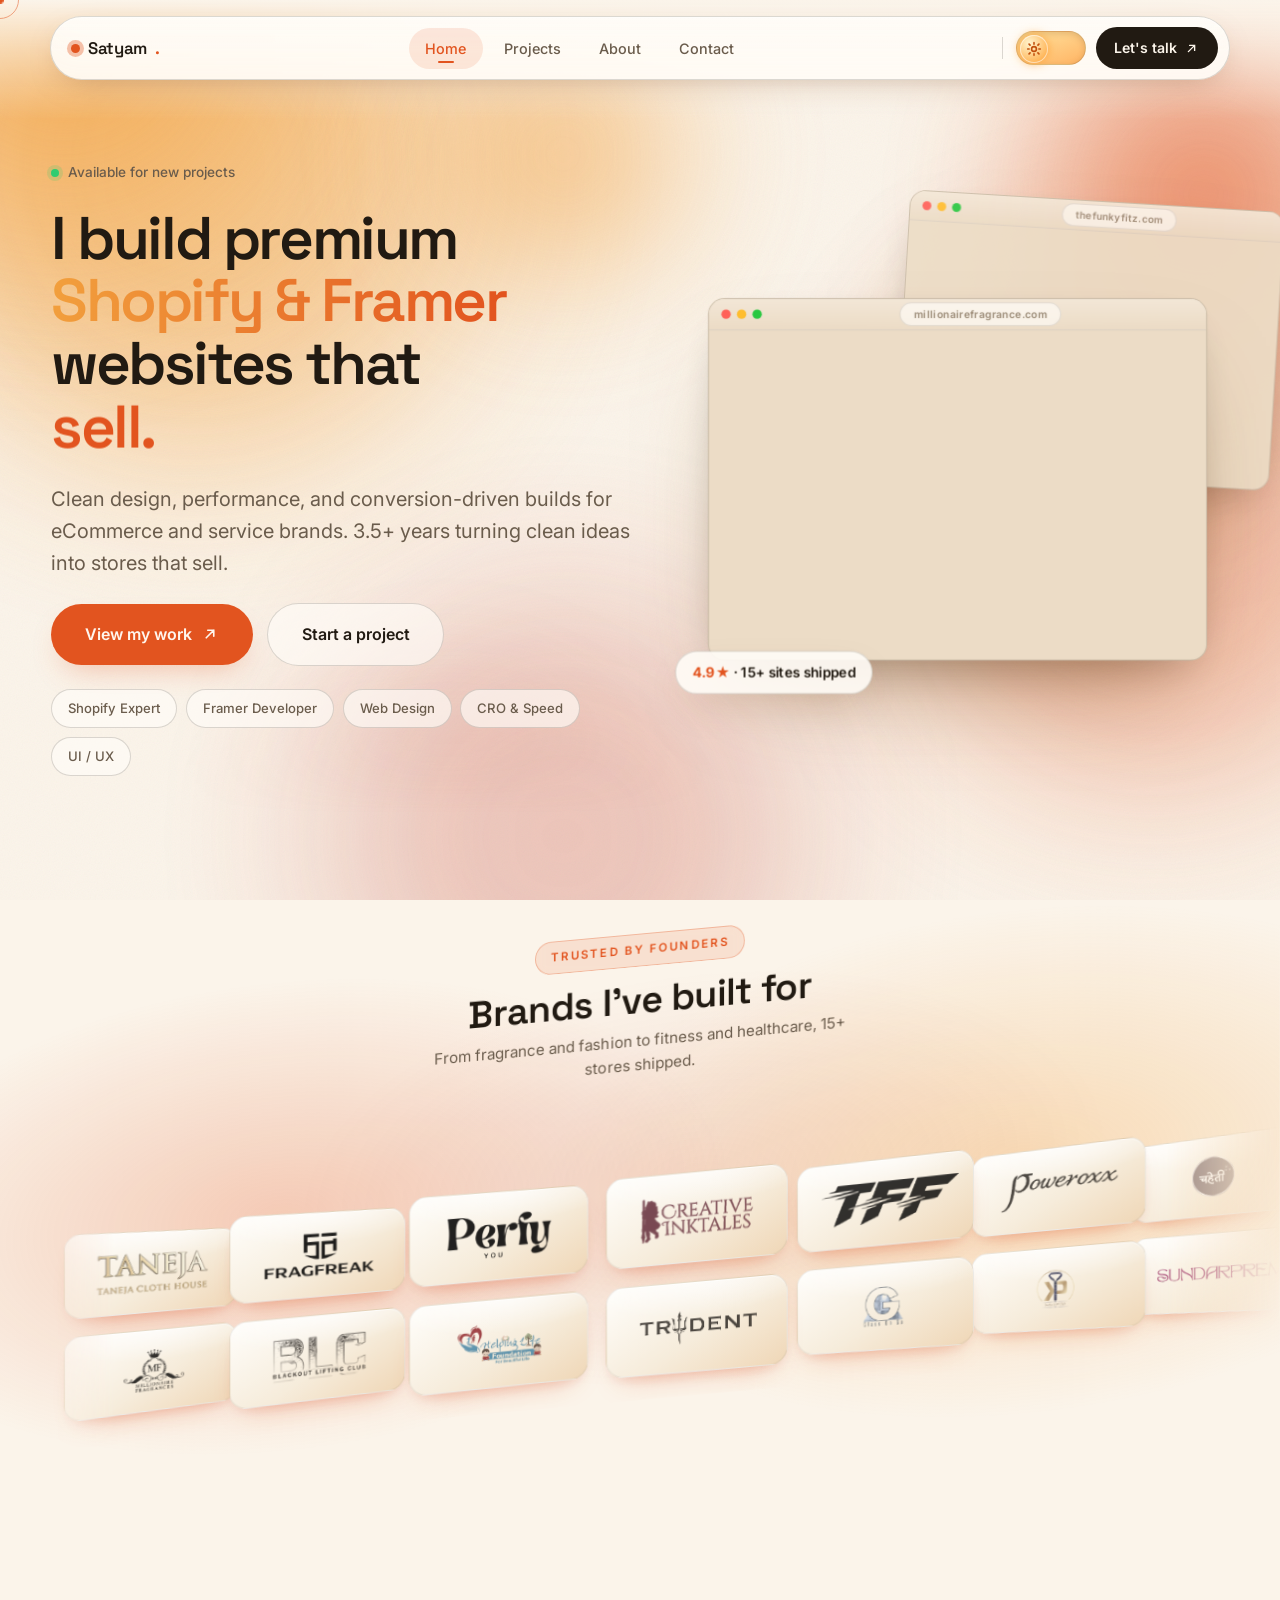
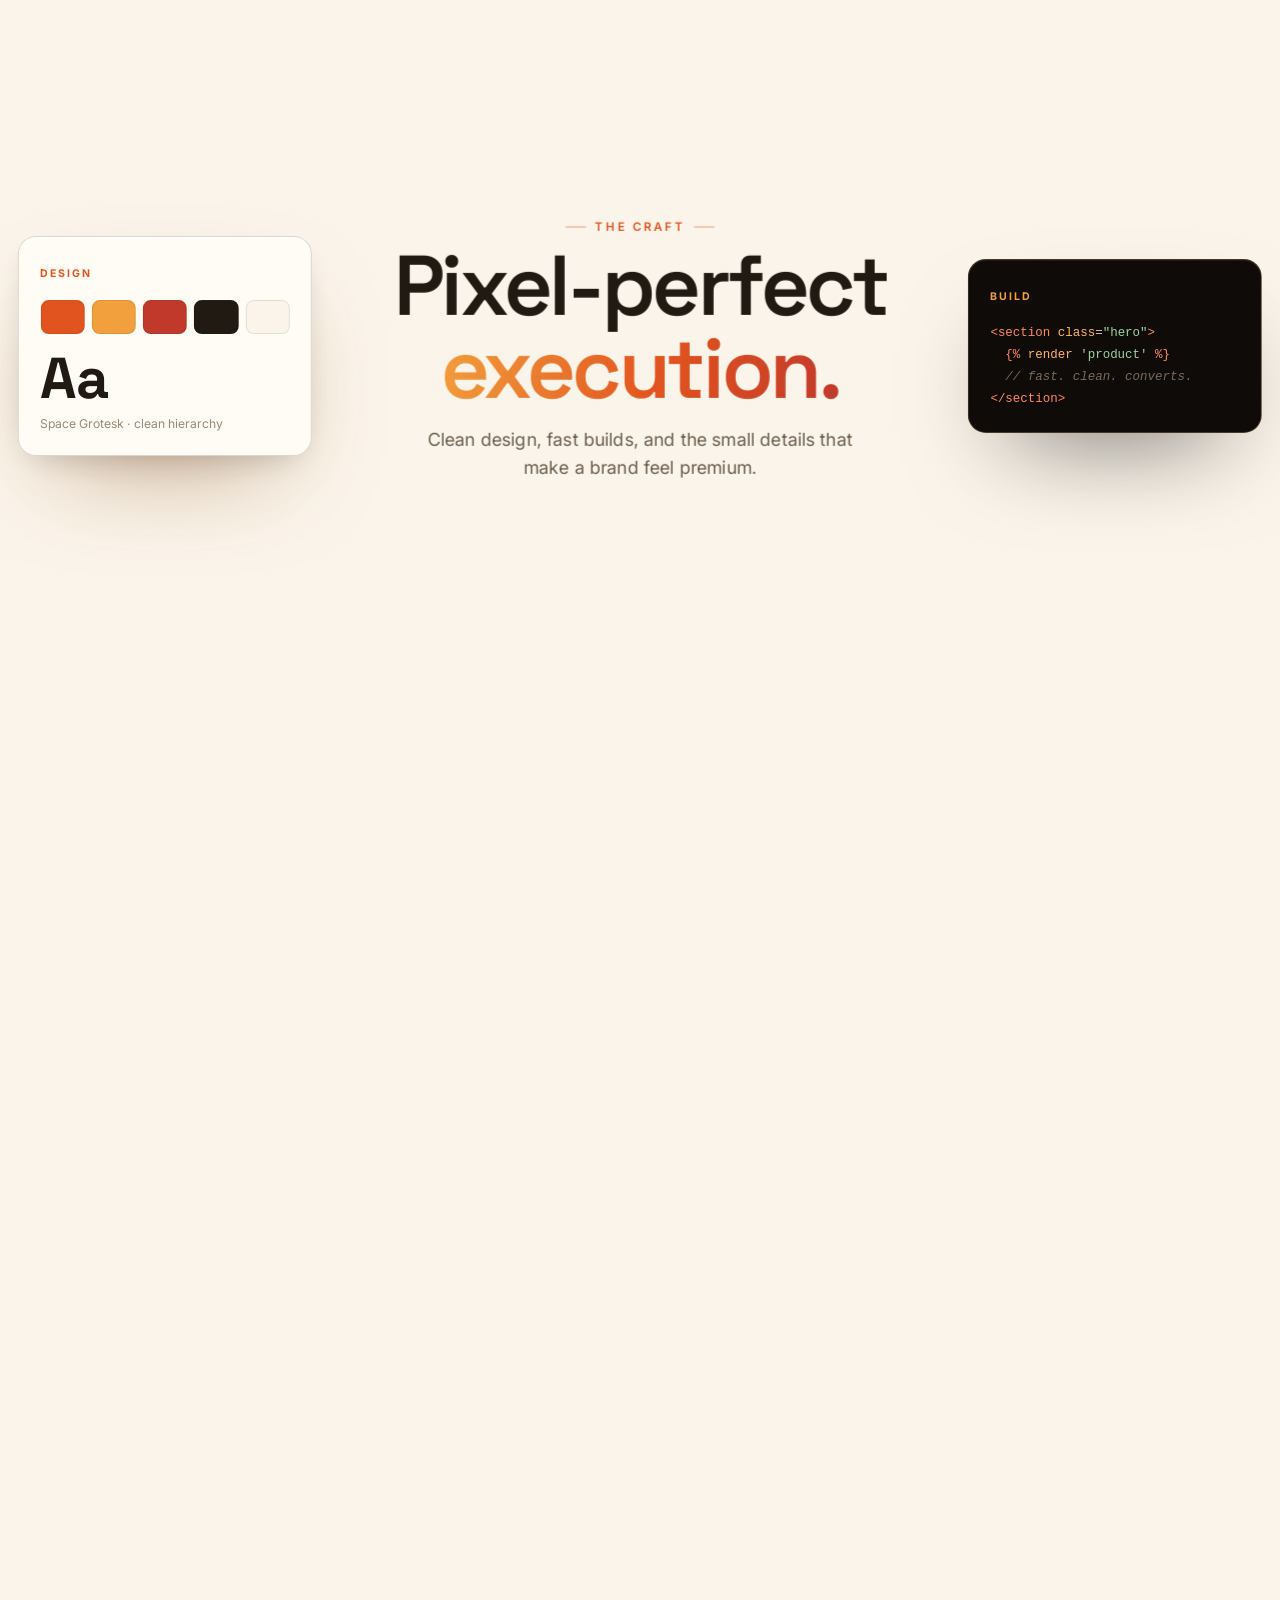
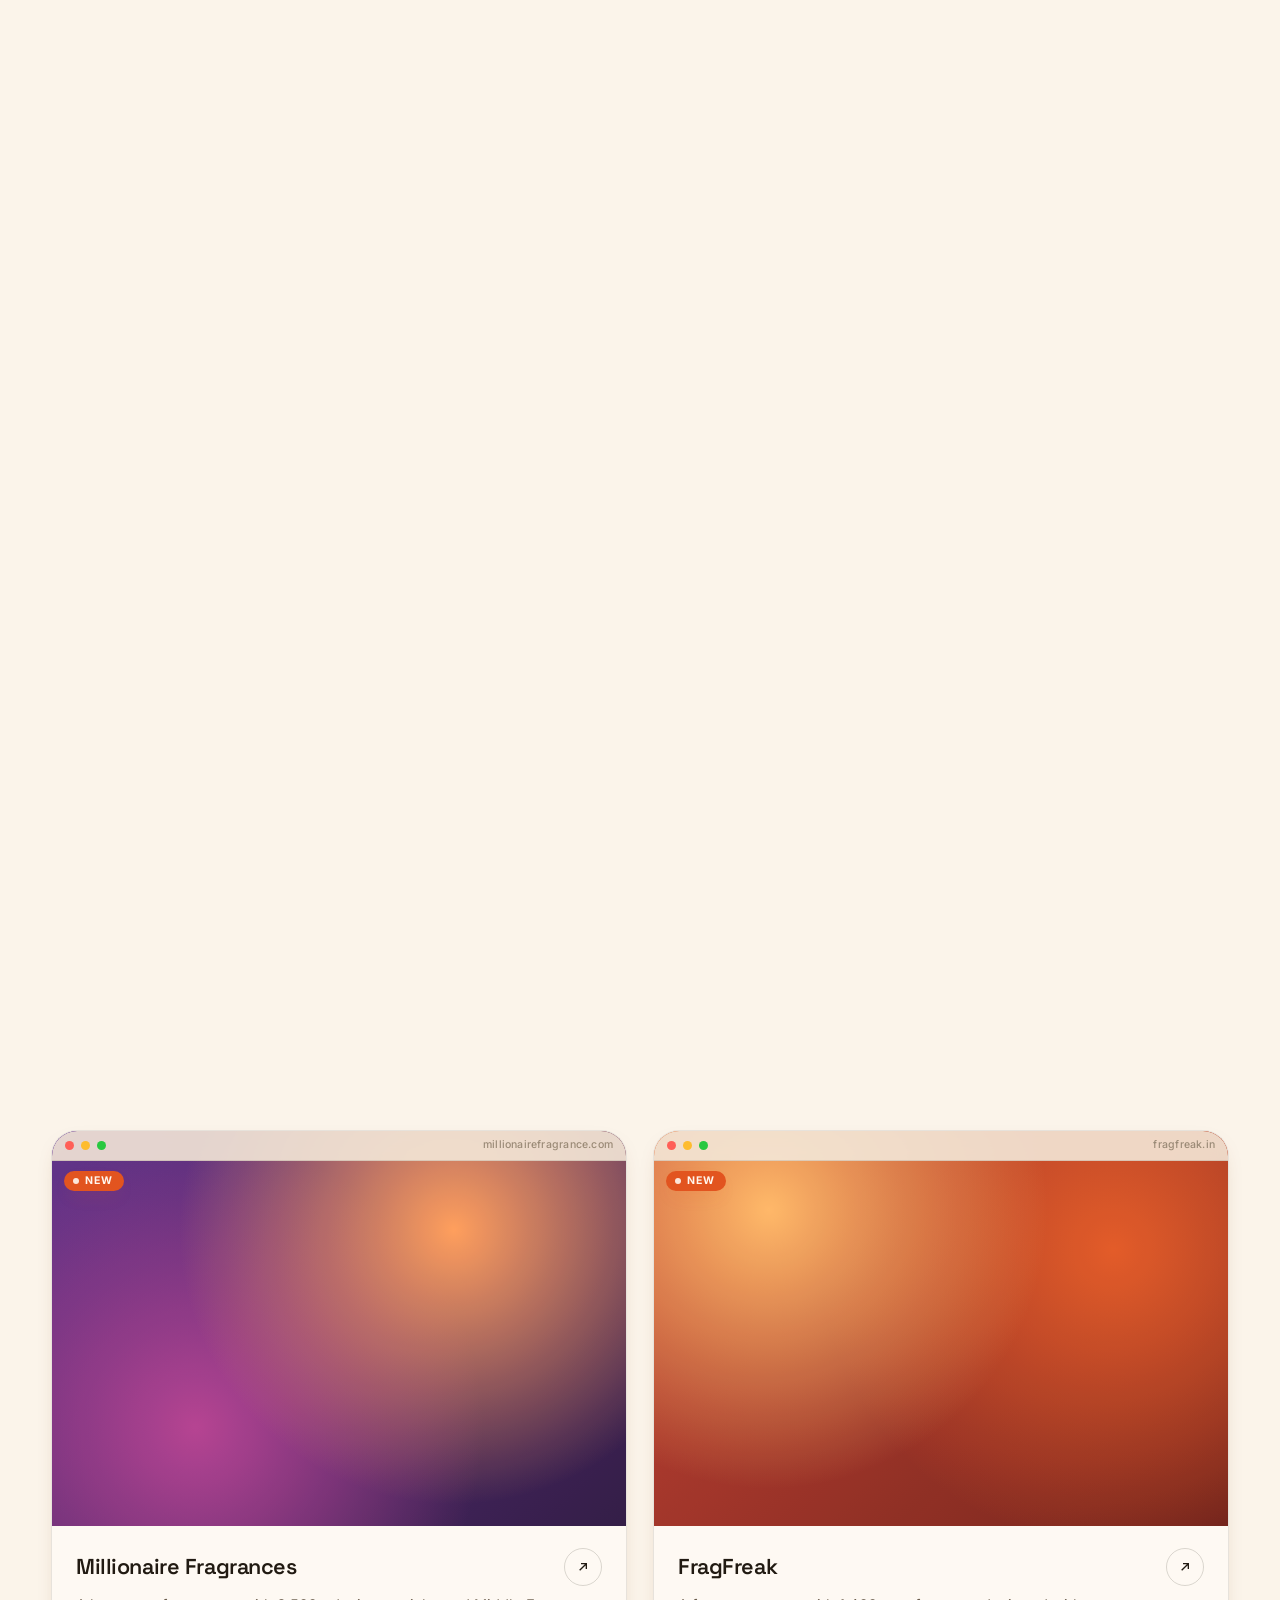
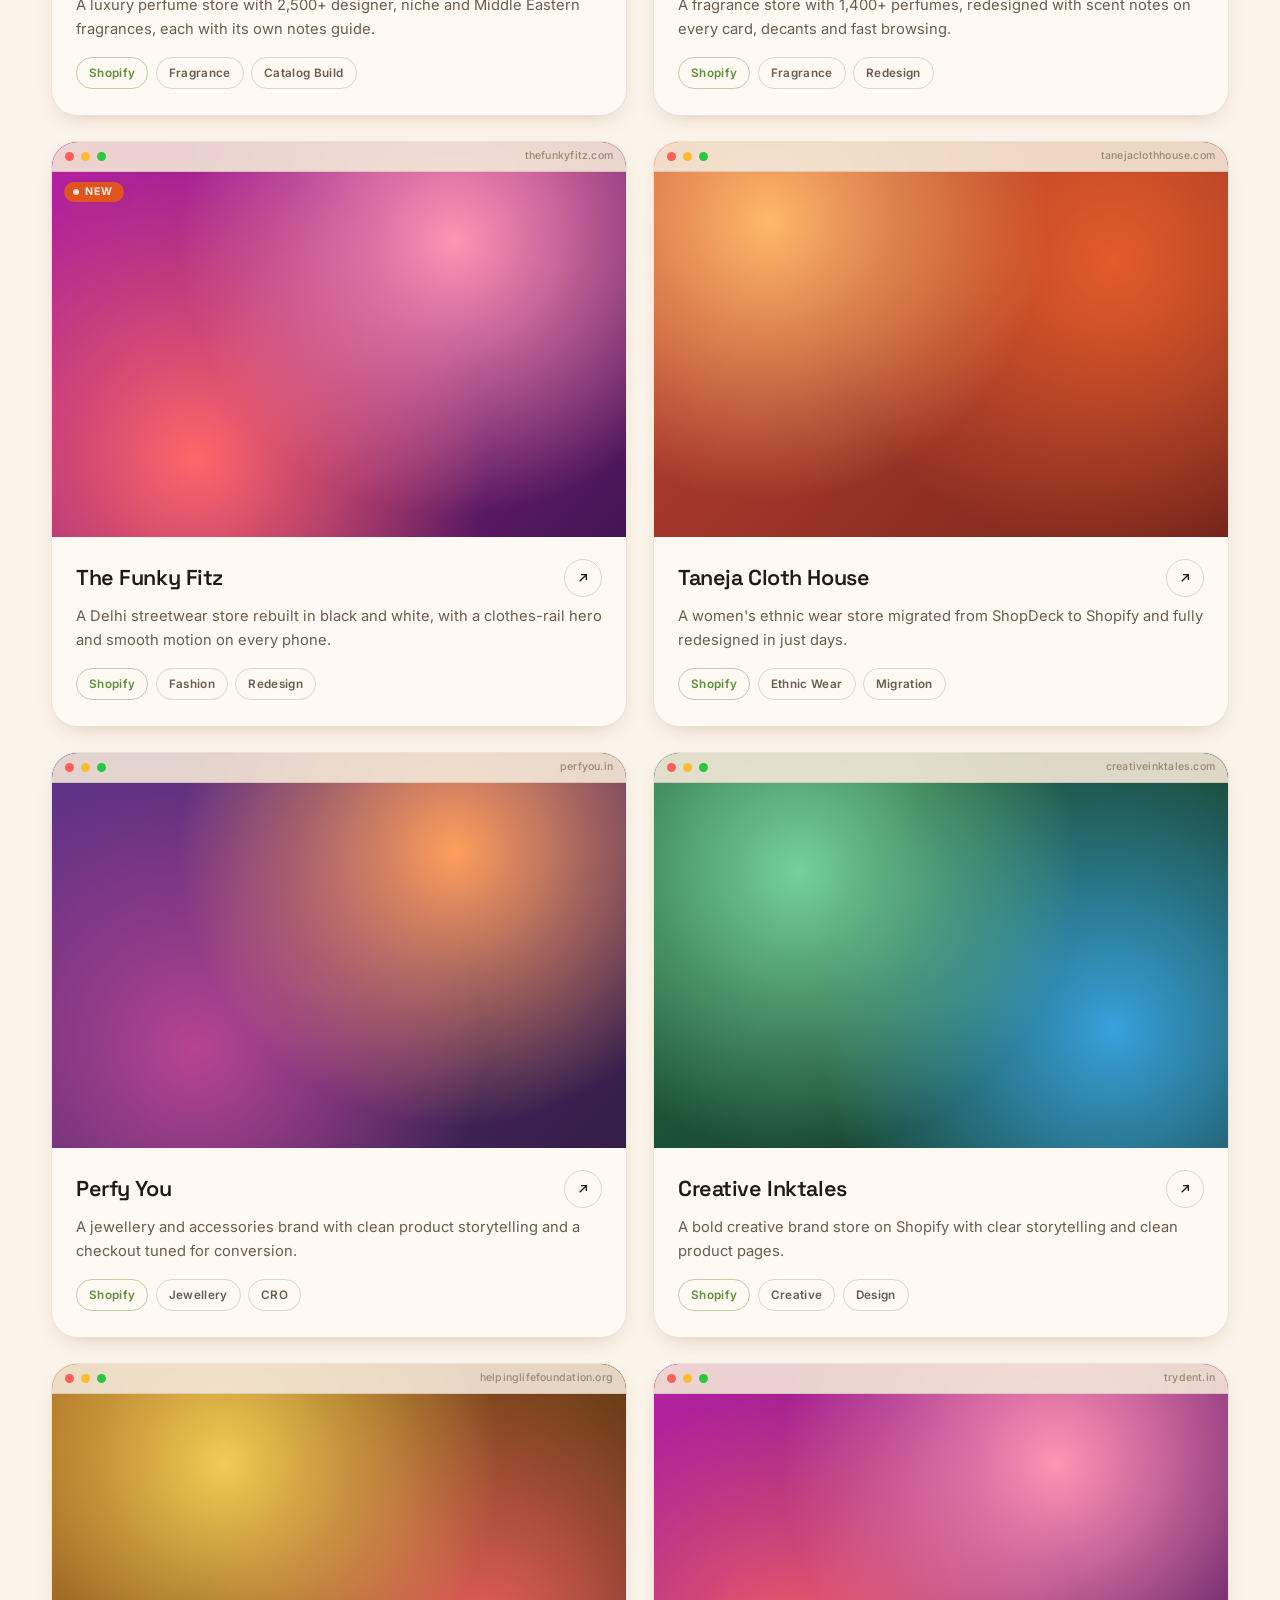
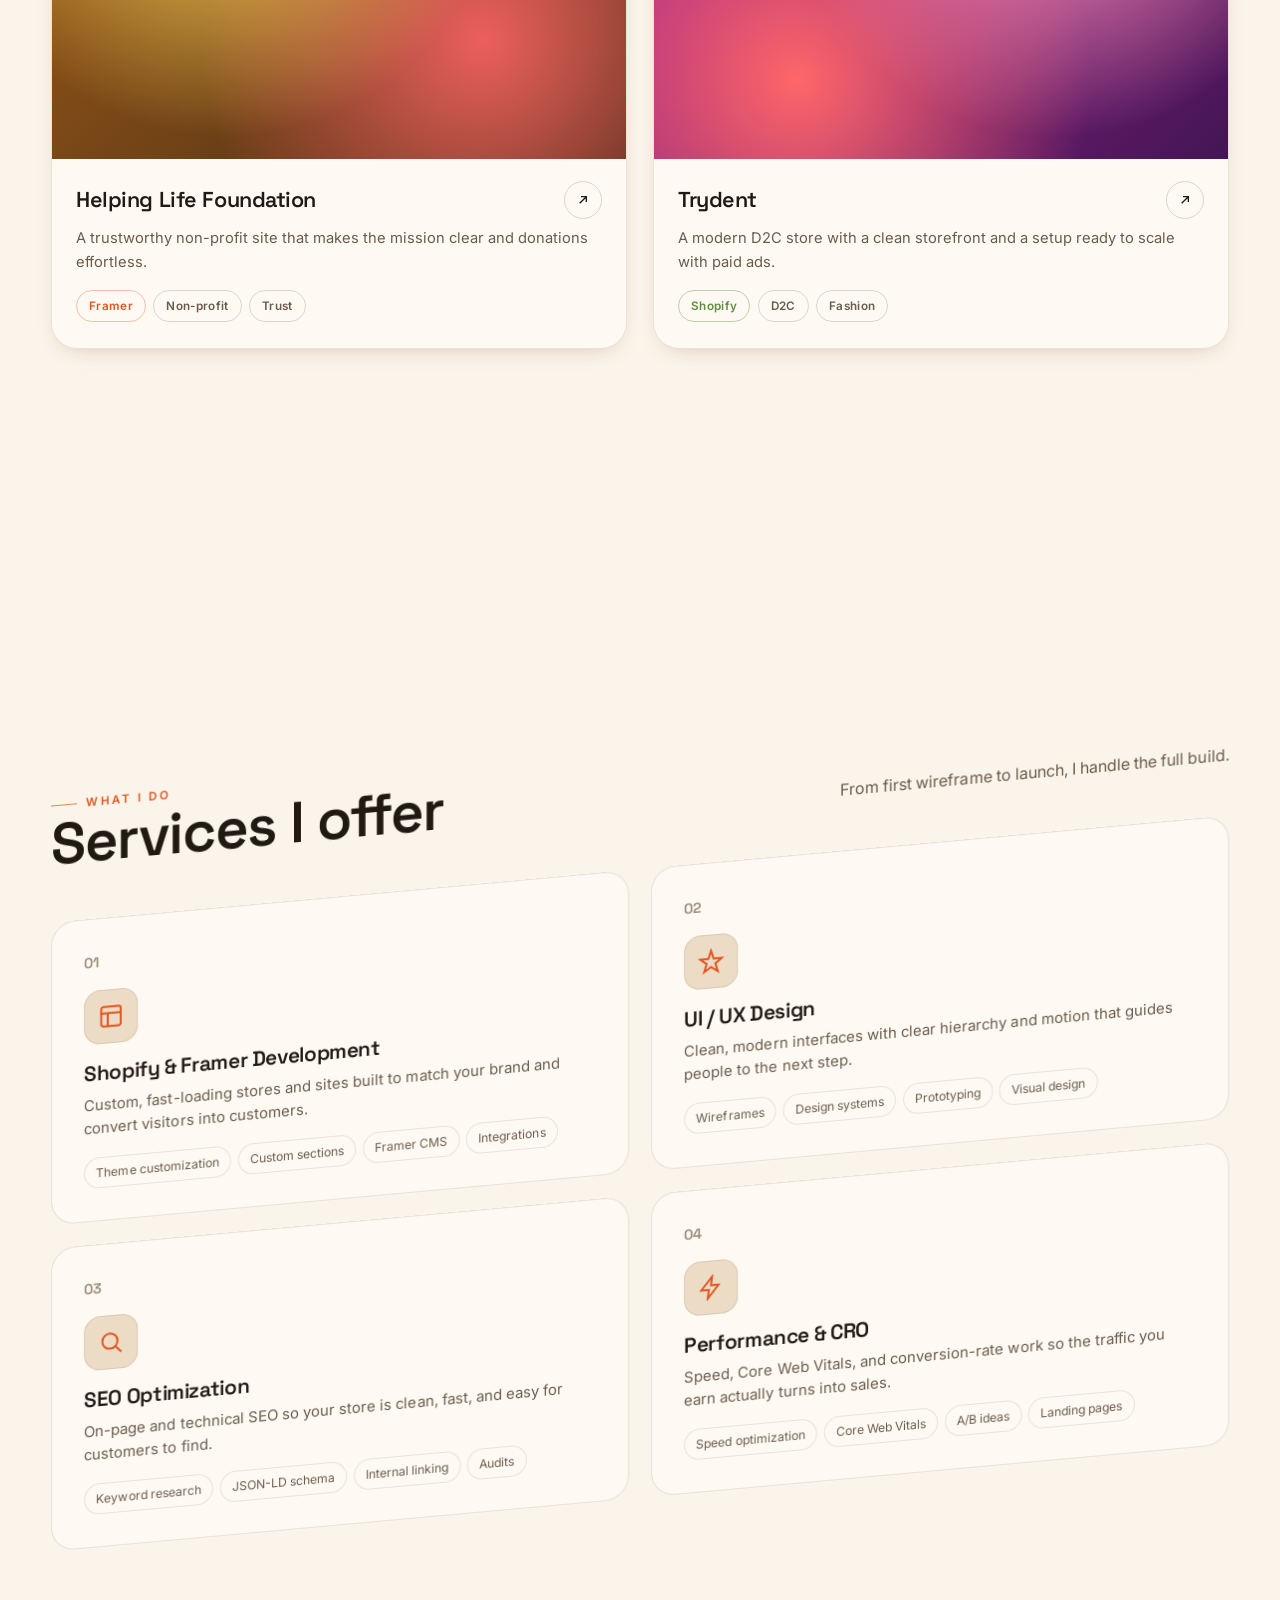
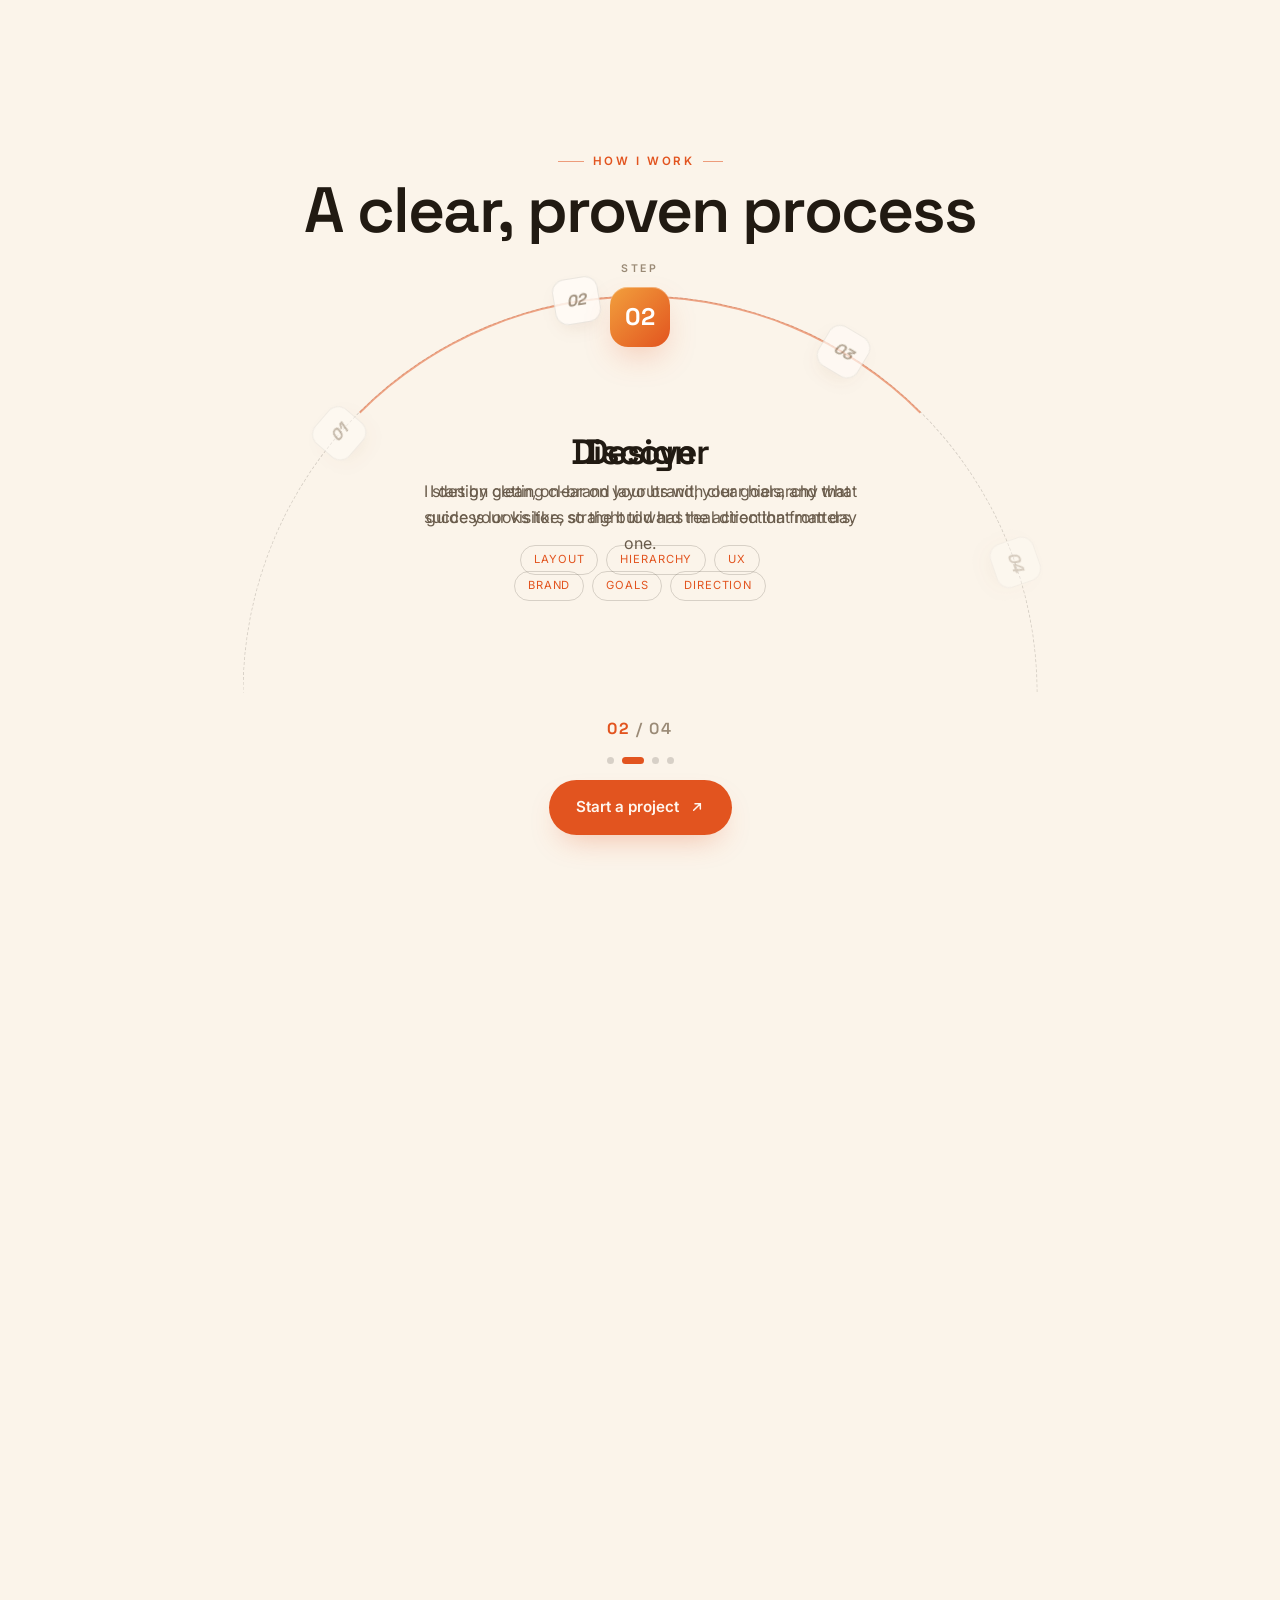
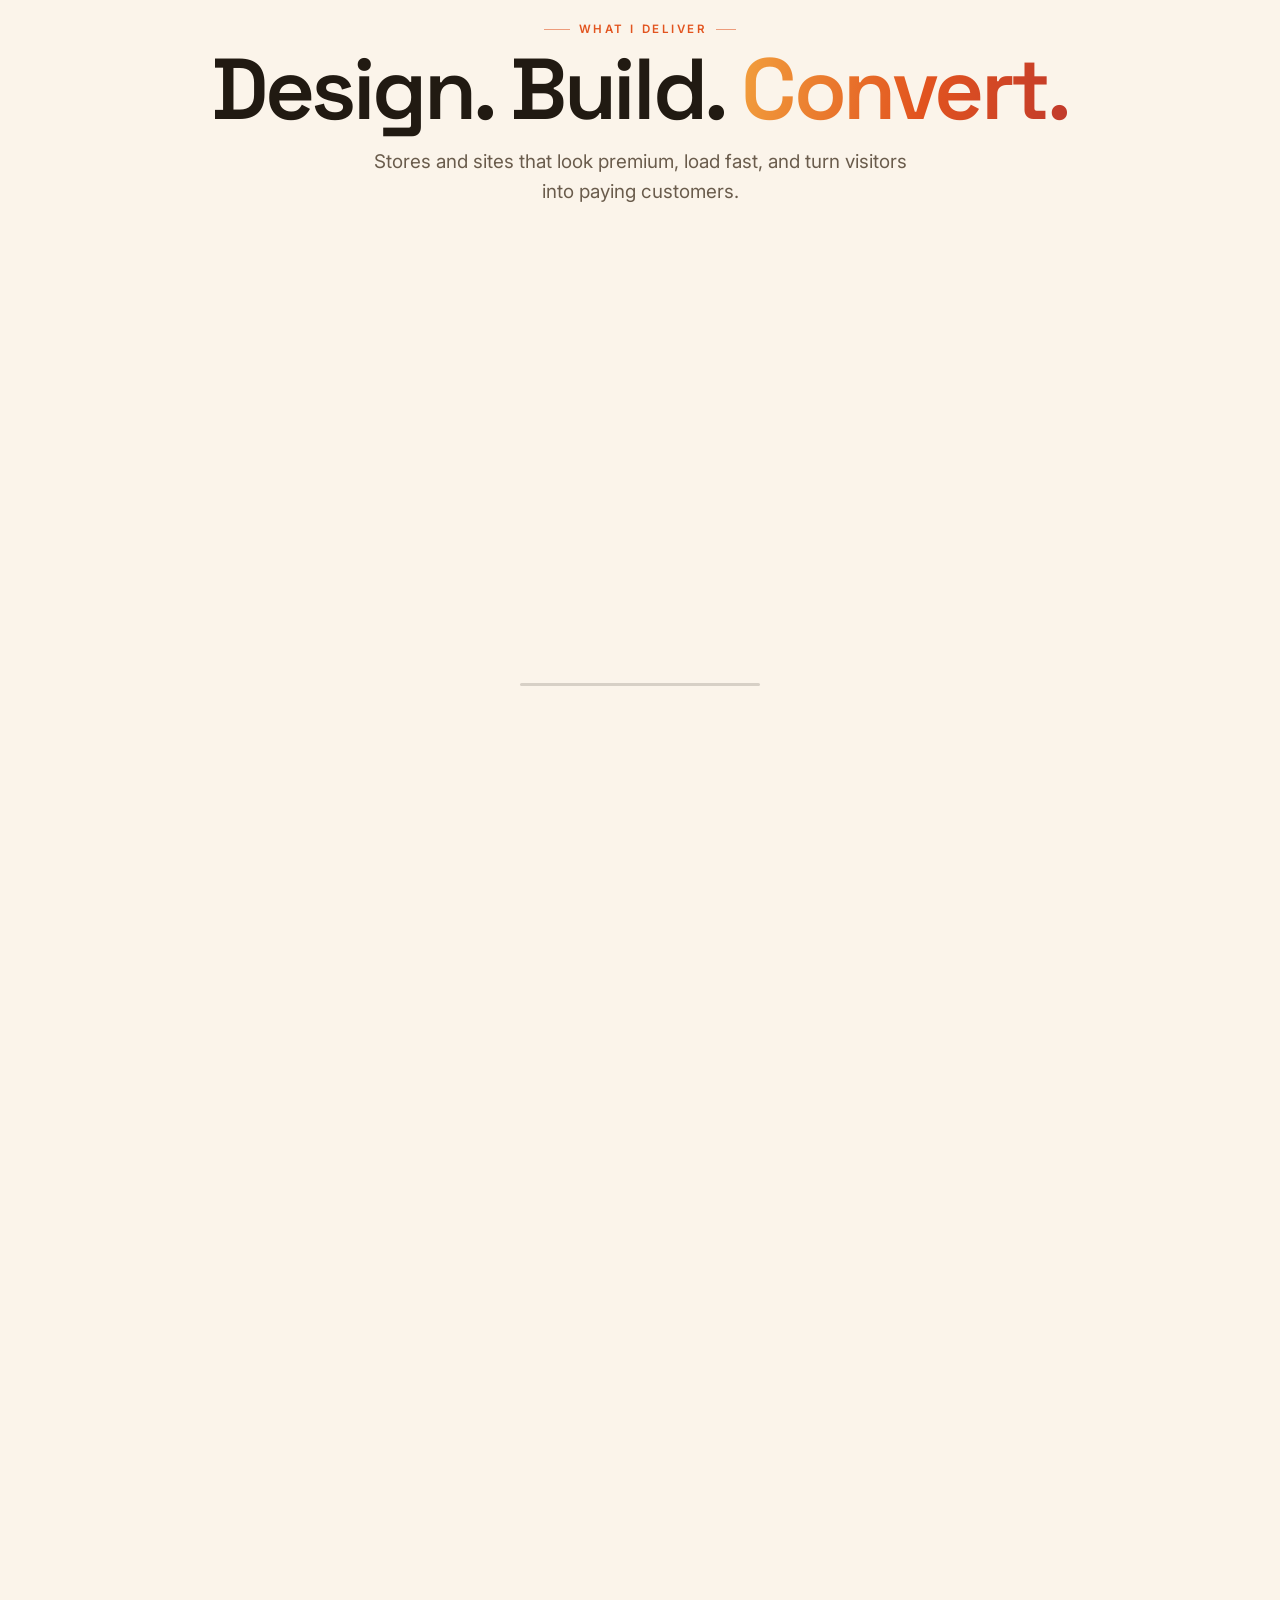
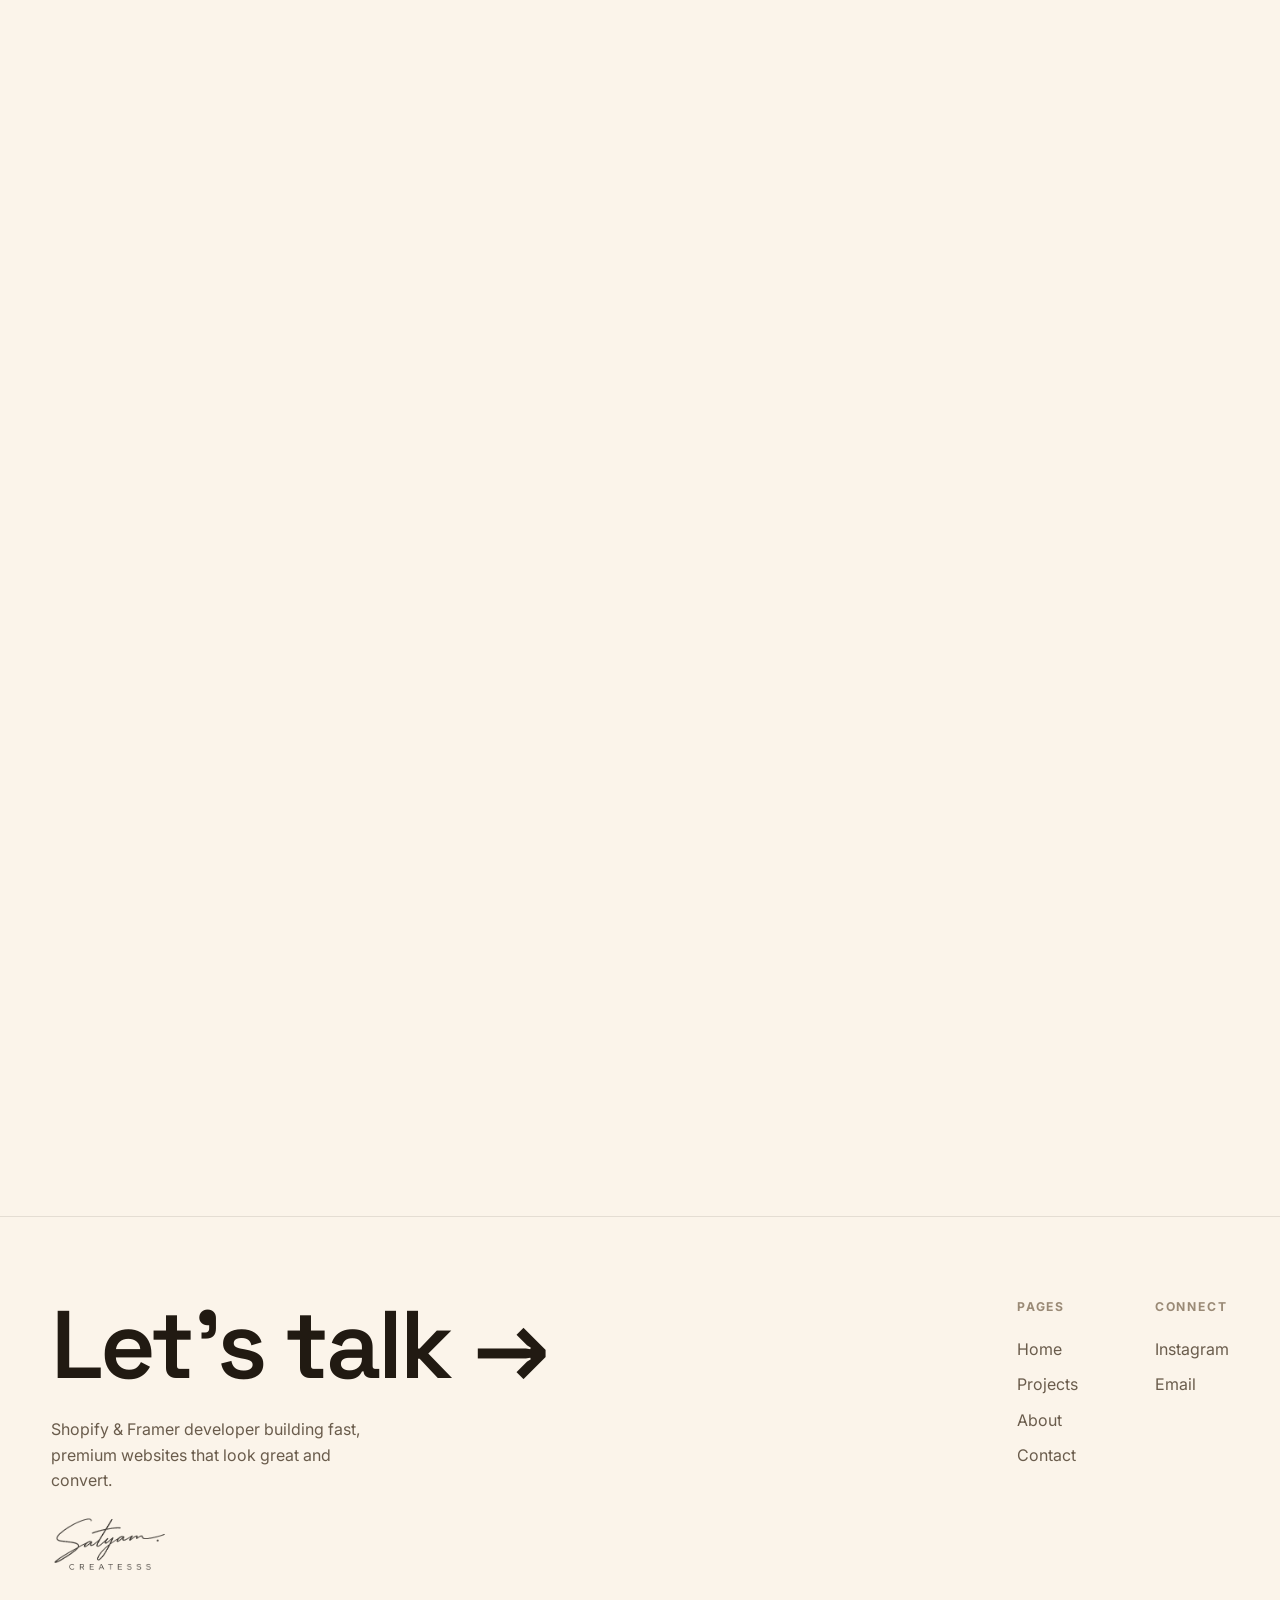
==== index.html @ 3255a3e3 "Faster, reliable page switches on mobile; mobile logo wall polish - View-transition opt-in now inlin" ====
<!DOCTYPE html>
<html lang="en" data-theme="light">
<head>
<meta charset="UTF-8" />
<meta name="viewport" content="width=device-width, initial-scale=1.0" />
<link rel="icon" type="image/svg+xml" href="favicon.svg" />
<link rel="icon" type="image/png" sizes="32x32" href="favicon-32.png" />
<link rel="icon" type="image/png" sizes="16x16" href="favicon-16.png" />
<link rel="apple-touch-icon" href="apple-touch-icon.png" />
<meta name="theme-color" content="#E2541F" />
<meta property="og:type" content="website" />
<meta property="og:url" content="https://satyamcreatesss.netlify.app/" />
<link rel="canonical" href="https://satyamcreatesss.netlify.app/" />
<meta property="og:title" content="Satyam Shakkarwal · Shopify & Framer Web Developer" />
<meta property="og:description" content="Premium Shopify stores and Framer websites built for performance, SEO, and conversion. 15+ sites shipped, 4.9★." />
<meta property="og:image" content="https://satyamcreatesss.netlify.app/og-image.jpg" />
<meta name="twitter:card" content="summary_large_image" />
<meta name="twitter:image" content="https://satyamcreatesss.netlify.app/og-image.jpg" />
<title>Satyam Shakkarwal · Shopify & Framer Web Developer</title>
<meta name="description" content="Satyam Shakkarwal builds premium Shopify stores and Framer websites focused on clean design, performance, and conversion. 15+ sites shipped, 4.9/5 rating." />
<link rel="preconnect" href="https://fonts.googleapis.com" />
<link rel="preconnect" href="https://fonts.gstatic.com" crossorigin />
<link rel="preload" as="style" href="https://fonts.googleapis.com/css2?family=Space+Grotesk:wght@400;500;600;700&family=Inter:wght@400;500;600&display=swap" onload="this.onload=null;this.rel='stylesheet'" />
<noscript><link rel="stylesheet" href="https://fonts.googleapis.com/css2?family=Space+Grotesk:wght@400;500;600;700&family=Inter:wght@400;500;600&display=swap" /></noscript>
<style>@view-transition{navigation:auto}</style>
<script>(function(){try{var d=document.documentElement,t=localStorage.getItem("satyam-theme");if(!t)t=matchMedia("(prefers-color-scheme: dark)").matches?"dark":"light";d.setAttribute("data-theme",t);if(sessionStorage.getItem("satyam-pre")){d.classList.add("pre-seen");if("onpagereveal" in window)addEventListener("pagereveal",function(e){if(!e.viewTransition)d.classList.add("page-in")});else d.classList.add("page-in")}}catch(e){}})();</script>
<link rel="stylesheet" href="assets/css/style.css?v=50" />
</head>
<body class="no-scroll">

<!-- PRELOADER (content built by main.js) -->
<div class="preloader" data-word="SATYAM"></div>

<!-- BACKDROP -->
<div class="bg-field" aria-hidden="true">
  <span class="blob b1"></span><span class="blob b2"></span><span class="blob b3"></span>
</div>
<div class="bg-grain" aria-hidden="true"></div>
<div class="scroll-prog"></div>
<div class="page-spine" aria-hidden="true"></div>
<div class="cursor-dot" aria-hidden="true"></div>
<div class="cursor-ring" aria-hidden="true"></div>

<!-- NAV -->
<nav class="nav">
  <div class="nav-inner">
    <a href="index.html" class="brand"><span class="dot"></span>Satyam<span style="color:var(--accent)">.</span></a>
    <div class="nav-links">
      <a href="index.html">Home</a>
      <a href="projects.html">Projects</a>
      <a href="about.html">About</a>
      <a href="contact.html">Contact</a>
    </div>
    <div class="nav-right">
      <button class="theme-switch" data-theme-toggle aria-label="Toggle light and dark theme">
        <span class="ts-star s1"></span><span class="ts-star s2"></span><span class="ts-star s3"></span>
        <span class="ts-thumb"><span class="ts-sun"><svg viewBox="0 0 24 24" fill="none" stroke="currentColor" stroke-width="2.4" stroke-linecap="round"><circle cx="12" cy="12" r="3.6"/><path d="M12 2.5v2.2M12 19.3v2.2M4.6 4.6l1.5 1.5M17.9 17.9l1.5 1.5M2.5 12h2.2M19.3 12h2.2M6.1 17.9l-1.5 1.5M19.4 4.6l-1.5 1.5"/></svg></span></span>
      </button>
      <a href="contact.html" class="nav-cta" data-magnetic="0.25">Let's talk
        <svg viewBox="0 0 24 24" fill="none" stroke="currentColor" stroke-width="2.2" stroke-linecap="round" style="width:15px;height:15px"><path d="M7 17L17 7M9 7h8v8"/></svg>
      </a>
      <button class="burger" aria-label="Menu"><span></span><span></span><span></span></button>
    </div>
  </div>
</nav>

<!-- MOBILE MENU -->
<div class="mobile-menu">
  <div class="mm-inner">
    <span class="mm-eyebrow">Navigate</span>
    <nav class="mm-links">
      <a href="index.html"><span class="mm-i">01</span> Home <span class="mm-ar"><svg viewBox="0 0 24 24" fill="none" stroke="currentColor" stroke-width="2" stroke-linecap="round"><path d="M5 12h14M13 6l6 6-6 6"/></svg></span></a>
      <a href="projects.html"><span class="mm-i">02</span> Projects <span class="mm-ar"><svg viewBox="0 0 24 24" fill="none" stroke="currentColor" stroke-width="2" stroke-linecap="round"><path d="M5 12h14M13 6l6 6-6 6"/></svg></span></a>
      <a href="about.html"><span class="mm-i">03</span> About <span class="mm-ar"><svg viewBox="0 0 24 24" fill="none" stroke="currentColor" stroke-width="2" stroke-linecap="round"><path d="M5 12h14M13 6l6 6-6 6"/></svg></span></a>
      <a href="contact.html"><span class="mm-i">04</span> Contact <span class="mm-ar"><svg viewBox="0 0 24 24" fill="none" stroke="currentColor" stroke-width="2" stroke-linecap="round"><path d="M5 12h14M13 6l6 6-6 6"/></svg></span></a>
    </nav>
    <div class="mm-foot">
      <a href="https://wa.me/917042111804" target="_blank" rel="noopener" class="mm-cta"><svg viewBox="0 0 24 24" fill="currentColor"><path d="M12.04 2C6.58 2 2.13 6.45 2.13 11.9c0 1.76.46 3.45 1.32 4.95L2 22l5.3-1.39a9.9 9.9 0 0 0 4.73 1.2h.01c5.46 0 9.91-4.45 9.91-9.9C21.95 6.45 17.5 2 12.04 2zm4.56 11.97c-.25-.12-1.47-.72-1.69-.81-.23-.08-.39-.12-.56.13-.16.25-.64.81-.79.97-.14.17-.29.19-.54.06-.25-.12-1.05-.39-1.99-1.23-.74-.66-1.23-1.47-1.38-1.72-.14-.25-.01-.38.11-.51.11-.11.25-.29.37-.43.13-.14.17-.25.25-.41.08-.17.04-.31-.02-.43-.06-.12-.56-1.34-.76-1.84-.2-.48-.4-.42-.56-.43h-.48c-.17 0-.43.06-.66.31-.22.25-.86.85-.86 2.07 0 1.22.89 2.4 1.01 2.56.12.17 1.75 2.67 4.25 3.74.59.26 1.05.41 1.41.52.59.19 1.13.16 1.56.1.48-.07 1.47-.6 1.68-1.18.21-.58.21-1.07.14-1.18-.06-.1-.22-.16-.47-.28z"/></svg> Chat on WhatsApp</a>
      <div class="mm-social">
        <a href="https://www.instagram.com/satyam.createss/" target="_blank" rel="noopener">Instagram</a>
        <a href="mailto:sam.createsssss@gmail.com">Email</a>
      </div>
    </div>
  </div>
</div>

<!-- HERO -->
<header class="hero">
  <div class="hero-scene" aria-hidden="true">
    <span class="liq liq1"></span><span class="liq liq2"></span><span class="liq liq3"></span><span class="liq liq4"></span>
  </div>
  <div class="hero-spot" aria-hidden="true"></div>
  <div class="hero-sweep" aria-hidden="true"></div>
  <div class="wrap hero-grid">
    <div class="hero-copy">
      <div class="avail" data-animate="fade-up"><span class="live"></span> Available for new projects</div>
      <h1>
        <span class="line"><span data-animate="fade-up">I build premium</span></span>
        <span class="line"><span class="grad" data-animate="fade-up" data-delay="1">Shopify &amp; Framer</span></span>
        <span class="line"><span data-animate="fade-up" data-delay="2">websites that <span class="rot"><b>convert.</b><b>sell.</b><b>scale.</b><b>rank.</b></span></span></span>
      </h1>
      <p class="hero-sub" data-animate="fade-up" data-delay="3">
        Clean design, performance, and conversion-driven builds for eCommerce and service brands.
        3.5+ years turning clean ideas into stores that sell.
      </p>
      <div class="hero-cta" data-animate="fade-up" data-delay="4">
        <a href="projects.html" class="btn btn-primary btn-lg" data-magnetic="0.3">View my work
          <svg viewBox="0 0 24 24" fill="none" stroke="currentColor" stroke-width="2.2" stroke-linecap="round"><path d="M7 17L17 7M9 7h8v8"/></svg>
        </a>
        <a href="contact.html" class="btn btn-ghost btn-lg" data-magnetic="0.3">Start a project</a>
      </div>
      <div class="hero-tags" data-animate="fade-up" data-delay="5">
        <span class="chip">Shopify Expert</span>
        <span class="chip">Framer Developer</span>
        <span class="chip">Web Design</span>
        <span class="chip">CRO &amp; Speed</span>
        <span class="chip">UI / UX</span>
      </div>
    </div>
    <div class="hero-show" aria-hidden="true">
      <div class="hs-stage">
        <figure class="hs-card hs-back"><span class="hs-bar"><i></i><i></i><i></i><span class="hs-url">thefunkyfitz.com</span></span><div class="hs-screen"><img src="assets/img/projects/the-funky-fitz-hero.jpg" alt="The Funky Fitz streetwear store built on Shopify" loading="eager" decoding="async"></div></figure>
        <figure class="hs-card hs-front"><span class="hs-bar"><i></i><i></i><i></i><span class="hs-url">millionairefragrance.com</span></span><div class="hs-screen"><img src="assets/img/projects/millionaire-fragrances-hero.jpg" alt="Millionaire Fragrances luxury perfume store built on Shopify" loading="eager" decoding="async"></div></figure>
        <span class="hs-badge"><b>4.9&#9733;</b> &middot; 15+ sites shipped</span>
      </div>
    </div>
  </div>
</header>

<!-- TICKER -->
<section class="logos">
  <div class="logos-glow" aria-hidden="true"></div>
  <div class="logos-aurora" aria-hidden="true"><span></span><span></span><span></span></div>
  <div class="logos-iris" aria-hidden="true"></div>
  <div class="wrap logos-head">
    <span class="logos-eyebrow">Trusted by founders</span>
    <h3 class="logos-title">Brands I've built for</h3>
    <p class="logos-sub">From fragrance and fashion to fitness and healthcare, 15+ stores shipped.</p>
  </div>
  <div class="logos-marquee" aria-hidden="true">
    <div class="ticker-track logos-track">
      <span class="logo-cell"><img class="lw" data-src="assets/img/logos/taneja-cloth-house.png" alt="Taneja Cloth House"></span>
      <span class="logo-cell"><img class="lw inv" data-src="assets/img/logos/fragfreak.png" alt="FragFreak"></span>
      <span class="logo-cell"><img class="lw inv" data-src="assets/img/logos/perfy-you.png" alt="Perfy You"></span>
      <span class="logo-cell"><img class="lw" data-src="assets/img/logos/creative-inktales.png" alt="Creative Inktales"></span>
      <span class="logo-cell"><img class="lw" data-src="assets/img/logos/the-funky-fitz.png" alt="The Funky Fitz"></span>
      <span class="logo-cell"><img class="lw" data-src="assets/img/logos/poweroxx.png" alt="PoweRoxx"></span>
      <span class="logo-cell"><img class="lw" data-src="assets/img/logos/chaheti.png" alt="Chaheti"></span>
      <span class="logo-cell"><img class="lw" data-src="assets/img/logos/light-as-air-sales.png" alt="Light As Air Sales"></span>
    </div>
    <div class="ticker-track logos-track rev">
      <span class="logo-cell"><img class="lw" data-src="assets/img/logos/millionaire-fragrances.png" alt="Millionaire Fragrances"></span>
      <span class="logo-cell"><img class="lw" data-src="assets/img/logos/blackout-lifting-club.png" alt="Blackout Lifting Club"></span>
      <span class="logo-cell"><img class="lw" data-src="assets/img/logos/helping-life-foundation.png" alt="Helping Life Foundation"></span>
      <span class="logo-cell"><img class="lw" data-src="assets/img/logos/trydent.png" alt="Trydent"></span>
      <span class="logo-cell"><img class="lw" data-src="assets/img/logos/glass-on-go.png" alt="Glass On Go"></span>
      <span class="logo-cell"><img class="lw" data-src="assets/img/logos/kurta-pyjama-ca.png" alt="Kurta Pyjama CA"></span>
      <span class="logo-cell"><img class="lw" data-src="assets/img/logos/sundar-prem.png" alt="Sundar Prem"></span>
      <span class="logo-cell"><img class="lw" data-src="assets/img/logos/owners-pride-healthcare.png" alt="Owner's Pride Healthcare"></span>
    </div>
  </div>
</section>

<!-- CONVERGE CRAFT MOMENT -->
<section class="cv-sec" id="craft" aria-label="The craft">
  <div class="cv-pin">
    <div class="cv-stage">
      <div class="cv-card cv-l cv-design">
        <span class="cvc-tag">Design</span>
        <div class="cvc-pal"><i style="background:#E2541F"></i><i style="background:#F2A03D"></i><i style="background:#C0392B"></i><i style="background:#211A12"></i><i style="background:#FBF4EA"></i></div>
        <div class="cvc-type">Aa</div>
        <div class="cvc-meta">Space Grotesk &middot; clean hierarchy</div>
      </div>
      <div class="cv-card cv-r cv-build">
        <span class="cvc-tag">Build</span>
<pre class="cvc-code"><span class="c1">&lt;section</span> <span class="c2">class</span>=<span class="c3">"hero"</span><span class="c1">&gt;</span>
  <span class="c1">{%</span> <span class="c2">render</span> <span class="c3">'product'</span> <span class="c1">%}</span>
  <span class="c4">// fast. clean. converts.</span>
<span class="c1">&lt;/section&gt;</span></pre>
      </div>
      <div class="cv-mid">
        <span class="eyebrow">The craft</span>
        <h2>Pixel-perfect<br><span class="grad">execution.</span></h2>
        <p>Clean design, fast builds, and the small details that make a brand feel premium.</p>
      </div>
    </div>
  </div>
</section>

<!-- STATS -->
<section class="section" style="padding-block: clamp(3rem,7vw,5rem)">
  <div class="wrap">
    <div class="statx-grid">
      <div class="statx-card" data-animate="fade-up"><div class="statx-num"><span data-count="15" data-suffix="+">0</span></div><div class="statx-lbl">Websites Built</div></div>
      <div class="statx-card" data-animate="fade-up" data-delay="1"><div class="statx-num"><span data-count="100" data-suffix="%">0</span></div><div class="statx-lbl">Happy Clients</div></div>
      <div class="statx-card" data-animate="fade-up" data-delay="2"><div class="statx-num"><span data-count="3.5" data-suffix="+">0</span></div><div class="statx-lbl">Years of Experience</div></div>
      <div class="statx-card" data-animate="fade-up" data-delay="3"><div class="statx-num statx-word">Modern</div><div class="statx-lbl">Modern Web Experiences</div></div>
    </div>
  </div>
</section>

<!-- FEATURED PROJECTS -->
<section class="section" id="work">
  <div class="wrap">
    <div class="sec-head">
      <div>
        <span class="eyebrow" data-animate="fade-up">Selected work</span>
        <h2 class="reveal-words" data-animate>Projects that perform</h2>
      </div>
      <p data-animate="fade-up" data-delay="1">A mix of Shopify stores and Framer sites built for fashion, healthcare, lifestyle and eCommerce brands.</p>
    </div>

    <div class="proj-grid">
      <a href="project.html?p=millionaire-fragrances" class="proj-card card3d" data-card3d>
        <div class="proj-visual"><div class="mesh mesh-b"></div><span class="yr">2026</span><span class="logo">Millionaire<br>Fragrances</span></div>
        <div class="proj-body">
          <div class="top"><h3>Millionaire Fragrances</h3><span class="arrow"><svg viewBox="0 0 24 24" fill="none" stroke="currentColor" stroke-width="2" style="width:16px;height:16px"><path d="M7 17L17 7M9 7h8v8"/></svg></span></div>
          <p>A luxury perfume store with 2,500+ designer, niche and Middle Eastern fragrances, each with its own notes guide.</p>
          <div class="proj-meta"><span class="tag shopify">Shopify</span><span class="tag">Fragrance</span><span class="tag">Catalog Build</span></div>
        </div>
      </a>

      <a href="project.html?p=fragfreak" class="proj-card card3d" data-card3d>
        <div class="proj-visual"><div class="mesh mesh-a"></div><span class="yr">2026</span><span class="logo">FragFreak</span></div>
        <div class="proj-body">
          <div class="top"><h3>FragFreak</h3><span class="arrow"><svg viewBox="0 0 24 24" fill="none" stroke="currentColor" stroke-width="2" style="width:16px;height:16px"><path d="M7 17L17 7M9 7h8v8"/></svg></span></div>
          <p>A fragrance store with 1,400+ perfumes, redesigned with scent notes on every card, decants and fast browsing.</p>
          <div class="proj-meta"><span class="tag shopify">Shopify</span><span class="tag">Fragrance</span><span class="tag">Redesign</span></div>
        </div>
      </a>

      <a href="project.html?p=the-funky-fitz" class="proj-card card3d" data-card3d>
        <div class="proj-visual"><div class="mesh mesh-f"></div><span class="yr">2026</span><span class="logo">The Funky<br>Fitz</span></div>
        <div class="proj-body">
          <div class="top"><h3>The Funky Fitz</h3><span class="arrow"><svg viewBox="0 0 24 24" fill="none" stroke="currentColor" stroke-width="2" style="width:16px;height:16px"><path d="M7 17L17 7M9 7h8v8"/></svg></span></div>
          <p>A Delhi streetwear store rebuilt in black and white, with a clothes-rail hero and smooth motion on every phone.</p>
          <div class="proj-meta"><span class="tag shopify">Shopify</span><span class="tag">Fashion</span><span class="tag">Redesign</span></div>
        </div>
      </a>

      <a href="project.html?p=taneja-cloth-house" class="proj-card card3d" data-card3d>
        <div class="proj-visual"><div class="mesh mesh-a"></div><span class="yr">2026</span><span class="logo">Taneja<br>Cloth House</span></div>
        <div class="proj-body">
          <div class="top"><h3>Taneja Cloth House</h3><span class="arrow"><svg viewBox="0 0 24 24" fill="none" stroke="currentColor" stroke-width="2" style="width:16px;height:16px"><path d="M7 17L17 7M9 7h8v8"/></svg></span></div>
          <p>A women's ethnic wear store migrated from ShopDeck to Shopify and fully redesigned in just days.</p>
          <div class="proj-meta"><span class="tag shopify">Shopify</span><span class="tag">Ethnic Wear</span><span class="tag">Migration</span></div>
        </div>
      </a>

      <a href="project.html?p=perfy-you" class="proj-card card3d" data-card3d>
        <div class="proj-visual"><div class="mesh mesh-b"></div><span class="yr">2026</span><span class="logo">Perfy You</span></div>
        <div class="proj-body">
          <div class="top"><h3>Perfy You</h3><span class="arrow"><svg viewBox="0 0 24 24" fill="none" stroke="currentColor" stroke-width="2" style="width:16px;height:16px"><path d="M7 17L17 7M9 7h8v8"/></svg></span></div>
          <p>A jewellery and accessories brand with clean product storytelling and a checkout tuned for conversion.</p>
          <div class="proj-meta"><span class="tag shopify">Shopify</span><span class="tag">Jewellery</span><span class="tag">CRO</span></div>
        </div>
      </a>

      <a href="project.html?p=creative-inktales" class="proj-card card3d" data-card3d>
        <div class="proj-visual"><div class="mesh mesh-c"></div><span class="yr">2025</span><span class="logo">Creative<br>Inktales</span></div>
        <div class="proj-body">
          <div class="top"><h3>Creative Inktales</h3><span class="arrow"><svg viewBox="0 0 24 24" fill="none" stroke="currentColor" stroke-width="2" style="width:16px;height:16px"><path d="M7 17L17 7M9 7h8v8"/></svg></span></div>
          <p>A bold creative brand store on Shopify with clear storytelling and clean product pages.</p>
          <div class="proj-meta"><span class="tag shopify">Shopify</span><span class="tag">Creative</span><span class="tag">Design</span></div>
        </div>
      </a>

      <a href="project.html?p=helping-life-foundation" class="proj-card card3d" data-card3d>
        <div class="proj-visual"><div class="mesh mesh-d"></div><span class="yr">2026</span><span class="logo">Helping Life<br>Foundation</span></div>
        <div class="proj-body">
          <div class="top"><h3>Helping Life Foundation</h3><span class="arrow"><svg viewBox="0 0 24 24" fill="none" stroke="currentColor" stroke-width="2" style="width:16px;height:16px"><path d="M7 17L17 7M9 7h8v8"/></svg></span></div>
          <p>A trustworthy non-profit site that makes the mission clear and donations effortless.</p>
          <div class="proj-meta"><span class="tag framer">Framer</span><span class="tag">Non-profit</span><span class="tag">Trust</span></div>
        </div>
      </a>

      <a href="project.html?p=trydent" class="proj-card card3d" data-card3d>
        <div class="proj-visual"><div class="mesh mesh-f"></div><span class="yr">2022</span><span class="logo">Trydent</span></div>
        <div class="proj-body">
          <div class="top"><h3>Trydent</h3><span class="arrow"><svg viewBox="0 0 24 24" fill="none" stroke="currentColor" stroke-width="2" style="width:16px;height:16px"><path d="M7 17L17 7M9 7h8v8"/></svg></span></div>
          <p>A modern D2C store with a clean storefront and a setup ready to scale with paid ads.</p>
          <div class="proj-meta"><span class="tag shopify">Shopify</span><span class="tag">D2C</span><span class="tag">Fashion</span></div>
        </div>
      </a>
    </div>

    <div style="text-align:center;margin-top:2.6rem" data-animate="fade-up">
      <a href="projects.html" class="btn btn-ghost btn-lg" data-magnetic="0.3">See all projects
        <svg viewBox="0 0 24 24" fill="none" stroke="currentColor" stroke-width="2.2" stroke-linecap="round" style="width:16px;height:16px"><path d="M5 12h14M13 6l6 6-6 6"/></svg>
      </a>
    </div>
  </div>
</section>

<!-- SERVICES -->
<section class="section" id="services">
  <div class="wrap">
    <div class="sec-head">
      <div>
        <span class="eyebrow" data-animate="fade-up">What I do</span>
        <h2 class="reveal-words" data-animate>Services I offer</h2>
      </div>
      <p data-animate="fade-up" data-delay="1">From first wireframe to launch, I handle the full build.</p>
    </div>

    <div class="serv-grid">
      <div class="serv-card" data-animate="serv">
        <div class="serv-num">01</div>
        <div class="serv-ic"><svg viewBox="0 0 24 24" fill="none" stroke="currentColor" stroke-width="1.8" stroke-linecap="round"><path d="M3 9h18M9 21V9"/><rect x="3" y="3" width="18" height="18" rx="2"/></svg></div>
        <h3>Shopify &amp; Framer Development</h3>
        <p>Custom, fast-loading stores and sites built to match your brand and convert visitors into customers.</p>
        <ul><li>Theme customization</li><li>Custom sections</li><li>Framer CMS</li><li>Integrations</li></ul>
      </div>
      <div class="serv-card" data-animate="serv">
        <div class="serv-num">02</div>
        <div class="serv-ic"><svg viewBox="0 0 24 24" fill="none" stroke="currentColor" stroke-width="1.8" stroke-linecap="round"><path d="M12 2l2.4 7.4H22l-6 4.6 2.3 7.4L12 17l-6.3 4.4L8 14 2 9.4h7.6z"/></svg></div>
        <h3>UI / UX Design</h3>
        <p>Clean, modern interfaces with clear hierarchy and motion that guides people to the next step.</p>
        <ul><li>Wireframes</li><li>Design systems</li><li>Prototyping</li><li>Visual design</li></ul>
      </div>
      <div class="serv-card" data-animate="serv">
        <div class="serv-num">03</div>
        <div class="serv-ic"><svg viewBox="0 0 24 24" fill="none" stroke="currentColor" stroke-width="1.8" stroke-linecap="round"><circle cx="11" cy="11" r="7"/><path d="M21 21l-4.3-4.3"/></svg></div>
        <h3>SEO Optimization</h3>
        <p>On-page and technical SEO so your store is clean, fast, and easy for customers to find.</p>
        <ul><li>Keyword research</li><li>JSON-LD schema</li><li>Internal linking</li><li>Audits</li></ul>
      </div>
      <div class="serv-card" data-animate="serv">
        <div class="serv-num">04</div>
        <div class="serv-ic"><svg viewBox="0 0 24 24" fill="none" stroke="currentColor" stroke-width="1.8" stroke-linecap="round"><path d="M13 2L3 14h7l-1 8 10-12h-7z"/></svg></div>
        <h3>Performance &amp; CRO</h3>
        <p>Speed, Core Web Vitals, and conversion-rate work so the traffic you earn actually turns into sales.</p>
        <ul><li>Speed optimization</li><li>Core Web Vitals</li><li>A/B ideas</li><li>Landing pages</li></ul>
      </div>
    </div>
  </div>
</section>

<!-- PROCESS (rotating dial) -->
<section class="dial-sec" id="process">
  <div class="dial-pin">
    <div class="wrap">
      <div class="dial-head">
        <span class="eyebrow" data-animate="fade-up">How I work</span>
        <h2 class="reveal-words" data-animate>A clear, proven process</h2>
      </div>
      <div class="dial" data-steps="4">
        <div class="dial-arc"></div>
        <div class="dial-badge"><span class="dlbl">Step</span><b class="dnum">01</b></div>
        <div class="dial-content">
          <article class="dial-item is-on" data-i="0">
            <h3>Discover</h3>
            <p>I start by getting clear on your brand, your goals, and what success looks like, so the build has real direction from day one.</p>
            <div class="dial-tags"><span>Brand</span><span>Goals</span><span>Direction</span></div>
          </article>
          <article class="dial-item" data-i="1">
            <h3>Design</h3>
            <p>I design clean, on-brand layouts with clear hierarchy that guide your visitors straight toward the action that matters.</p>
            <div class="dial-tags"><span>Layout</span><span>Hierarchy</span><span>UX</span></div>
          </article>
          <article class="dial-item" data-i="2">
            <h3>Build</h3>
            <p>I build it fast and clean on Shopify or Framer, with speed and a solid structure baked in from the very first section.</p>
            <div class="dial-tags"><span>Shopify</span><span>Framer</span><span>Speed</span></div>
          </article>
          <article class="dial-item" data-i="3">
            <h3>Launch</h3>
            <p>I launch, test everything end to end, and hand it over set up so it stays easy for you to update and grow.</p>
            <div class="dial-tags"><span>QA</span><span>Handoff</span><span>Growth</span></div>
          </article>
        </div>
        <div class="dial-ring">
          <span class="dial-node" data-i="0"><span>01</span></span>
          <span class="dial-node" data-i="1"><span>02</span></span>
          <span class="dial-node" data-i="2"><span>03</span></span>
          <span class="dial-node" data-i="3"><span>04</span></span>
        </div>
      </div>
      <div class="dial-foot">
        <span class="dial-count"><b>01</b> <i>/ 04</i></span>
        <div class="dial-dots"><i class="on"></i><i></i><i></i><i></i></div>
        <a href="contact.html" class="btn btn-primary" data-magnetic="0.3">Start a project
          <svg viewBox="0 0 24 24" fill="none" stroke="currentColor" stroke-width="2.2" stroke-linecap="round" style="width:16px;height:16px"><path d="M7 17L17 7M9 7h8v8"/></svg>
        </a>
      </div>
    </div>
  </div>
</section>

<!-- WHAT I DELIVER — 3D marquee -->
<section class="deliver-sec" aria-label="What I deliver">
  <div class="deliver-pin">
  <div class="wrap deliver-head">
    <span class="eyebrow" data-animate="fade-up">What I deliver</span>
    <h2 data-animate="fade-up" data-delay="1">Design. Build. <span class="grad">Convert.</span></h2>
    <p data-animate="fade-up" data-delay="2">Stores and sites that look premium, load fast, and turn visitors into paying customers.</p>
  </div>
  <div class="deliver-marquee" data-animate="fade-up" data-delay="2" aria-hidden="true">
    <div class="dm-tilt">
      <div class="dm-row dm-row1">
        <a class="dm-card" href="project.html?p=trydent"><img data-src="assets/img/projects/trydent-cf.jpg" alt="Trydent store" decoding="async"><span class="dm-name">Trydent</span></a>
        <a class="dm-card" href="project.html?p=poweroxx"><img data-src="assets/img/projects/poweroxx-cf.jpg" alt="PoweRoxx store" decoding="async"><span class="dm-name">PoweRoxx</span></a>
        <a class="dm-card" href="project.html?p=the-funky-fitz"><img data-src="assets/img/projects/the-funky-fitz-cf.jpg" alt="The Funky Fitz store" decoding="async"><span class="dm-name">The Funky Fitz</span></a>
        <a class="dm-card" href="project.html?p=taneja-cloth-house"><img data-src="assets/img/projects/taneja-cloth-house-cf.jpg" alt="Taneja Cloth House store" decoding="async"><span class="dm-name">Taneja Cloth House</span></a>
        <a class="dm-card" href="project.html?p=kurta-pyjama-ca"><img data-src="assets/img/projects/kurta-pyjama-ca-cf.jpg" alt="Kurta Pyjama CA store" decoding="async"><span class="dm-name">Kurta Pyjama CA</span></a>
        <a class="dm-card" href="project.html?p=blackout-lifting-club"><img data-src="assets/img/projects/blackout-lifting-club-cf.jpg" alt="Blackout Lifting Club store" decoding="async"><span class="dm-name">Blackout Lifting Club</span></a>
      </div>
      <div class="dm-row dm-row2">
        <figure class="dm-card dm-cap"><span class="dmc-ic"><svg viewBox="0 0 24 24" fill="none" stroke="currentColor" stroke-width="1.8" stroke-linejoin="round"><path d="M13 2L3 14h7l-1 8 10-12h-7z"/></svg></span><b>Speed</b><small>Core Web Vitals</small></figure>
        <figure class="dm-card dm-cap"><span class="dmc-ic"><svg viewBox="0 0 24 24" fill="none" stroke="currentColor" stroke-width="1.8"><rect x="3" y="3" width="7" height="7" rx="1.5"/><rect x="14" y="3" width="7" height="7" rx="1.5"/><rect x="3" y="14" width="7" height="7" rx="1.5"/><rect x="14" y="14" width="7" height="7" rx="1.5"/></svg></span><b>Custom Sections</b><small>Built to your brand</small></figure>
        <figure class="dm-card dm-cap"><span class="dmc-ic"><svg viewBox="0 0 24 24" fill="none" stroke="currentColor" stroke-width="1.8" stroke-linecap="round"><circle cx="11" cy="11" r="7"/><path d="M21 21l-4.3-4.3"/></svg></span><b>SEO-ready</b><small>Clean &amp; structured</small></figure>
        <figure class="dm-card dm-cap"><span class="dmc-ic"><svg viewBox="0 0 24 24" fill="none" stroke="currentColor" stroke-width="1.8" stroke-linecap="round" stroke-linejoin="round"><path d="M3 17l6-6 4 4 8-8"/><path d="M17 7h4v4"/></svg></span><b>Conversion</b><small>CRO-focused builds</small></figure>
        <figure class="dm-card dm-cap"><span class="dmc-ic"><svg viewBox="0 0 24 24" fill="none" stroke="currentColor" stroke-width="1.8" stroke-linejoin="round"><path d="M12 2 2 7l10 5 10-5-10-5z"/><path d="M2 17l10 5 10-5M2 12l10 5 10-5"/></svg></span><b>Framer CMS</b><small>Dynamic content</small></figure>
        <figure class="dm-card dm-cap"><span class="dmc-ic"><svg viewBox="0 0 24 24" fill="none" stroke="currentColor" stroke-width="1.8" stroke-linecap="round" stroke-linejoin="round"><path d="M9 2v5M15 2v5M7 7h10v4a5 5 0 0 1-10 0z"/><path d="M12 16v6"/></svg></span><b>Integrations</b><small>Apps &amp; tools</small></figure>
        <figure class="dm-card dm-cap"><span class="dmc-ic"><svg viewBox="0 0 24 24" fill="none" stroke="currentColor" stroke-width="1.8" stroke-linejoin="round"><path d="M12 2l2.2 6.8L21 11l-6.8 2.2L12 20l-2.2-6.8L3 11l6.8-2.2z"/></svg></span><b>Clean Design</b><small>Premium feel</small></figure>
      </div>
    </div>
  </div>
  <div class="dm-progress" aria-hidden="true"><i></i></div>
  </div>
</section>

<!-- ABOUT TEASER -->
<section class="section">
  <div class="wrap split">
    <div>
      <span class="eyebrow" data-animate="fade-up">About</span>
      <p class="lead" data-animate="fade-up" data-delay="1" style="margin-top:1.2rem">
        I'm Satyam, a <span class="hl">Shopify &amp; Framer developer</span> who cares about the same things you do:
        sites that load fast, look premium, and actually <span class="hl">make money</span>.
      </p>
      <div class="prose">
        <p data-animate="fade-up" data-delay="2">Over 3.5+ years I've built and managed 15+ Shopify and Framer websites across fashion, healthcare, lifestyle and eCommerce. I pair clean design with fast, solid builds, so the work doesn't just look good, it sells.</p>
      </div>
      <div style="margin-top:1.8rem" data-animate="fade-up" data-delay="3">
        <a href="about.html" class="btn btn-primary" data-magnetic="0.3">More about me
          <svg viewBox="0 0 24 24" fill="none" stroke="currentColor" stroke-width="2.2" stroke-linecap="round"><path d="M5 12h14M13 6l6 6-6 6"/></svg>
        </a>
      </div>
    </div>
    <div class="about-portrait" data-animate="zoom" data-delay="1">
      <div class="orbit-scene" aria-hidden="true">
        <span class="orbit-ring r1"></span><span class="orbit-ring r2"></span>
        <span class="orbit-ic i1"><svg viewBox="0 0 24 24" fill="none" stroke="currentColor" stroke-width="1.8" stroke-linecap="round" stroke-linejoin="round"><path d="M6 2L3 6v13a2 2 0 0 0 2 2h14a2 2 0 0 0 2-2V6l-3-4z"/><path d="M3 6h18M16 10a4 4 0 0 1-8 0"/></svg></span>
        <span class="orbit-ic i2"><svg viewBox="0 0 24 24" fill="currentColor"><path d="M5 2h14v7h-7zM5 9h7l7 7h-7v7l-7-7z"/></svg></span>
        <span class="orbit-ic i3"><svg viewBox="0 0 24 24" fill="none" stroke="currentColor" stroke-width="1.9" stroke-linecap="round" stroke-linejoin="round"><path d="M8 6l-6 6 6 6M16 6l6 6-6 6"/></svg></span>
        <span class="orbit-ic i4"><svg viewBox="0 0 24 24" fill="none" stroke="currentColor" stroke-width="1.8" stroke-linecap="round" stroke-linejoin="round"><path d="M12 20h9"/><path d="M16.5 3.5a2.1 2.1 0 0 1 3 3L7 19l-4 1 1-4z"/></svg></span>
        <span class="orbit-core">SS</span>
      </div>
      <div class="badge"><div><b>Satyam Shakkarwal</b><br><span style="opacity:.85;font-size:.85rem">Shopify &amp; Framer Developer</span></div><b style="font-size:1.4rem">4.9★</b></div>
    </div>
  </div>
</section>

<!-- TESTIMONIALS -->
<section class="section">
  <div class="wrap">
    <div class="sec-head">
      <div>
        <span class="eyebrow" data-animate="fade-up">Kind words</span>
        <h2 class="reveal-words" data-animate>What clients say</h2>
      </div>
      <p data-animate="fade-up" data-delay="1">Good work gets noticed. Here's what brands say after launch.</p>
    </div>
    <div class="testi-grid">
      <div class="testi" data-animate="fade-up">
        <div class="stars"><i>★</i><i>★</i><i>★</i><i>★</i><i>★</i></div>
        <p>"A clean, modern website that perfectly matched our brand and significantly improved how we look online."</p>
        <div class="who"><div class="av" style="background:linear-gradient(135deg,#E2541F,#C0392B)">F</div><div><b>FragFreak</b><span>eCommerce · Shopify</span></div></div>
      </div>
      <div class="testi" data-animate="fade-up" data-delay="1">
        <div class="stars"><i>★</i><i>★</i><i>★</i><i>★</i><i>★</i></div>
        <p>"The entire process was smooth from start to finish. Fast delivery and great communication throughout."</p>
        <div class="who"><div class="av" style="background:linear-gradient(135deg,#5B2A86,#B23A8E)">P</div><div><b>Perfy You</b><span>Jewellery · Shopify</span></div></div>
      </div>
      <div class="testi" data-animate="fade-up" data-delay="2">
        <div class="stars"><i>★</i><i>★</i><i>★</i><i>★</i><i>★</i></div>
        <p>"From design to development, every detail felt thoughtful. The final website exceeded our expectations."</p>
        <div class="who"><div class="av" style="background:linear-gradient(135deg,#145A32,#2D9CDB)">C</div><div><b>Creative Inktales</b><span>Creative · Shopify</span></div></div>
      </div>
    </div>
  </div>
</section>

<!-- CTA -->
<section class="section">
  <div class="wrap">
    <div class="cta-band" data-animate="zoom">
      <h2 class="reveal-words" data-animate>Let's build something premium</h2>
      <p>Have a store or site in mind? Tell me about it and I'll show you how to make it faster, cleaner, and ready to sell.</p>
      <a href="contact.html" class="btn btn-primary btn-lg" data-magnetic="0.3">Start a project
        <svg viewBox="0 0 24 24" fill="none" stroke="currentColor" stroke-width="2.2" stroke-linecap="round" style="width:16px;height:16px"><path d="M7 17L17 7M9 7h8v8"/></svg>
      </a>
    </div>
  </div>
</section>

<!-- FOOTER -->
<footer class="footer">
  <div class="wrap">
    <div class="footer-top">
      <div>
        <div class="footer-big"><a href="contact.html">Let's talk →</a></div>
        <p style="color:var(--text-2);max-width:34ch">Shopify &amp; Framer developer building fast, premium websites that look great and convert.</p>
        <img class="footer-sign" src="assets/img/logos/satyam-sign.png" alt="Satyam Createss signature" loading="lazy" />
      </div>
      <div class="footer-cols">
        <div class="footer-col">
          <h5>Pages</h5>
          <a href="index.html">Home</a><a href="projects.html">Projects</a><a href="about.html">About</a><a href="contact.html">Contact</a>
        </div>
        <div class="footer-col">
          <h5>Connect</h5>
          <a href="https://www.instagram.com/satyam.createss/" target="_blank" rel="noopener">Instagram</a>
          <a href="mailto:sam.createsssss@gmail.com">Email</a>
        </div>
      </div>
    </div>
    <div class="footer-bottom">
      <span>© <span data-year>2026</span> Satyam Shakkarwal. All rights reserved.</span>
      <span>Dwarka, Delhi · India</span>
    </div>
  </div>
</footer>

<button class="to-top" aria-label="Back to top"><svg viewBox="0 0 24 24" fill="none" stroke="currentColor" stroke-width="2.2" stroke-linecap="round" style="width:20px;height:20px"><path d="M12 19V5M5 12l7-7 7 7"/></svg></button>

<script src="assets/js/lenis.min.js?v=46"></script>
<script src="assets/js/main.js?v=50"></script>
</body>
</html>
---- assets/css/style.css ----
/* =====================================================================
   SATYAM SHAKKARWAL — Portfolio
   "Warm Futurism" Design System
   Dual theme (warm light / warm espresso dark) · mobile-first
   ===================================================================== */

/* ----------  TOKENS  ---------- */
:root {
  /* warm light theme (default) */
  --bg:        #FBF4EA;
  --bg-2:      #F3E7D7;
  --bg-3:      #ECDCC6;
  --surface:   rgba(255, 252, 247, 0.66);
  --surface-2: rgba(255, 252, 247, 0.9);
  --text:      #211A12;
  --text-2:    #6A5C4C;
  --text-3:    #9A8a76;
  --accent:    #E2541F;   /* flame terracotta */
  --accent-2:  #F2A03D;   /* amber */
  --accent-3:  #C0392B;
  --accent-ink:#FFF6EE;
  --border:    rgba(33, 26, 18, 0.10);
  --border-2:  rgba(33, 26, 18, 0.16);
  --glow:      rgba(226, 84, 31, 0.35);
  --shadow:    0 24px 60px -28px rgba(120, 60, 20, 0.45);
  --shadow-sm: 0 8px 24px -14px rgba(120, 60, 20, 0.40);
  --grain-op:  0.05;
  --blob-1:    rgba(242, 160, 61, 0.55);
  --blob-2:    rgba(226, 84, 31, 0.40);
  --blob-3:    rgba(193, 57, 43, 0.28);
  color-scheme: light;
}

[data-theme="dark"] {
  --bg:        #130F0B;
  --bg-2:      #1B150F;
  --bg-3:      #241C14;
  --surface:   rgba(38, 30, 22, 0.5);
  --surface-2: rgba(45, 36, 27, 0.78);
  --text:      #F6ECE0;
  --text-2:    #BCAB97;
  --text-3:    #8B7B68;
  --accent:    #FF7A45;
  --accent-2:  #FFB562;
  --accent-3:  #FF5E5E;
  --accent-ink:#1A1209;
  --border:    rgba(246, 236, 224, 0.10);
  --border-2:  rgba(246, 236, 224, 0.18);
  --glow:      rgba(255, 122, 69, 0.45);
  --shadow:    0 30px 70px -30px rgba(0, 0, 0, 0.8);
  --shadow-sm: 0 10px 30px -16px rgba(0, 0, 0, 0.75);
  --grain-op:  0.07;
  --blob-1:    rgba(255, 181, 98, 0.30);
  --blob-2:    rgba(255, 122, 69, 0.30);
  --blob-3:    rgba(255, 94, 94, 0.20);
  color-scheme: dark;
}

/* ----------  RESET  ---------- */
*, *::before, *::after { box-sizing: border-box; margin: 0; padding: 0; }
html {
  -webkit-text-size-adjust: 100%;
  scroll-behavior: smooth;
}
/* desktop smooth scroll (Lenis) moves the page itself, so native smooth scrolling steps aside */
html.lenis { scroll-behavior: auto; }
body {
  font-family: "Inter", system-ui, -apple-system, sans-serif;
  background: var(--bg);
  color: var(--text);
  line-height: 1.6;
  overflow-x: hidden;
  min-height: 100vh;
  -webkit-font-smoothing: antialiased;
  transition: background .6s cubic-bezier(.4,0,.2,1), color .6s cubic-bezier(.4,0,.2,1);
}
body.no-scroll { overflow: hidden; height: 100vh; }
img { max-width: 100%; display: block; }
a { color: inherit; text-decoration: none; }
button { font: inherit; cursor: pointer; border: none; background: none; color: inherit; }
ul { list-style: none; }
::selection { background: var(--accent); color: var(--accent-ink); }

h1, h2, h3, h4, .display {
  font-family: "Space Grotesk", "Inter", sans-serif;
  font-weight: 600;
  line-height: 1.04;
  letter-spacing: -0.02em;
}

/* ----------  BACKDROP (mesh + grain)  ---------- */
.bg-field {
  position: fixed; inset: 0; z-index: -2; overflow: hidden; pointer-events: none;
}
.bg-field .blob {
  position: absolute; border-radius: 50%;
  filter: blur(90px); opacity: .9;
  will-change: transform;
}
.blob.b1 { width: 46vw; height: 46vw; background: var(--blob-1); top: -10vw; left: -8vw; }
.blob.b2 { width: 40vw; height: 40vw; background: var(--blob-2); top: 30vh; right: -10vw; }
.blob.b3 { width: 38vw; height: 38vw; background: var(--blob-3); bottom: -14vw; left: 25vw; }
.bg-grain {
  position: fixed; inset: 0; z-index: -1; pointer-events: none;
  opacity: var(--grain-op);
  background-image: url("data:image/svg+xml,%3Csvg xmlns='http://www.w3.org/2000/svg' width='120' height='120'%3E%3Cfilter id='n'%3E%3CfeTurbulence type='fractalNoise' baseFrequency='0.85' numOctaves='3'/%3E%3C/filter%3E%3Crect width='100%25' height='100%25' filter='url(%23n)'/%3E%3C/svg%3E");
}

/* ----------  PAGE-TO-PAGE TRANSITIONS  ----------
   Cross-document View Transitions (Chrome/Edge 126+, Safari 18.2+). Browsers without support
   just navigate normally. The old page stays solid underneath (no flash of empty background)
   while the new page rises and fades in on top; the nav is its own layer so it stays put. */
@view-transition { navigation: auto; }
.nav { view-transition-name: site-nav; }
::view-transition-old(root) { animation: vt-out .5s cubic-bezier(.4, 0, .2, 1) both; }
::view-transition-new(root) { animation: vt-in .55s cubic-bezier(.16, 1, .3, 1) .04s both; }
::view-transition-group(site-nav) { animation-duration: .45s; }
@keyframes vt-out { 60%, 100% { opacity: 0; } to { transform: scale(.985) translateY(-10px); } }
@keyframes vt-in { from { opacity: 0; transform: translateY(26px); } }
/* phones: a shorter move feels snappier */
@media (max-width: 760px) {
  ::view-transition-old(root) { animation-duration: .3s; }
  ::view-transition-new(root) { animation-duration: .42s; }
}
@media (prefers-reduced-motion: reduce) {
  ::view-transition-group(*), ::view-transition-old(*), ::view-transition-new(*) { animation: none !important; }
}
/* browsers without cross-page transitions get a soft fade-in instead (class set in <head>);
   opacity only: a transform on body would break the fixed nav */
html.page-in body { animation: pageIn .45s cubic-bezier(.16, 1, .3, 1) both; }
@keyframes pageIn { from { opacity: 0; } }
/* instant feedback the moment a link is tapped: the page dims and a thin bar runs along the top
   while the next page loads, so a slow connection never feels like a frozen tap */
.page-veil { position: fixed; inset: 0; z-index: 790; pointer-events: none; background: var(--bg); opacity: 0; transition: opacity .28s ease; }
.page-bar { position: fixed; top: 0; left: 0; right: 0; height: 3px; z-index: 10001; pointer-events: none; transform-origin: 0 50%; transform: scaleX(0); opacity: 0; background: linear-gradient(90deg, var(--accent), var(--accent-2)); }
html.is-leaving .page-veil { opacity: .5; }
html.is-leaving .page-bar { opacity: 1; animation: pageBar 2.4s cubic-bezier(.08, .75, .25, 1) forwards; }
@keyframes pageBar { from { transform: scaleX(.05); } to { transform: scaleX(.9); } }
/* the loader only plays on the first page of a visit; later pages skip it (flag set in <head>) */
.pre-seen .preloader { display: none; }
.pre-seen .nav-inner { animation: none; }   /* nav drops in once per visit, then holds still across pages */

/* ----------  PRELOADER  ---------- */
.preloader {
  position: fixed; inset: 0; z-index: 9999; background: var(--bg);
  display: grid; place-items: center; overflow: hidden;
  transition: transform .8s cubic-bezier(.72,0,.18,1); will-change: transform;
}
/* dramatic exit: the loader flies off in a random direction (set by JS) while the content scales out + fades */
.preloader.done { transform: translate(var(--ex, 0%), var(--ey, -100%)); }
.preloader.done .pre-inner { transform: scale(1.14); opacity: 0; }
.preloader.done .pre-liq, .preloader.done .pre-spark, .preloader.done::before { opacity: 0 !important; transition: opacity .42s ease; }
.preloader::before {
  content: ""; position: absolute; width: 65vw; height: 65vw; max-width: 700px; max-height: 700px;
  border-radius: 50%; background: radial-gradient(circle, var(--glow), transparent 65%);
  opacity: .55; filter: blur(50px); animation: prePulse 3s ease-in-out infinite;
}
@keyframes prePulse { 50% { transform: scale(1.18); opacity: .8; } }
/* warm liquid backdrop (matches the hero) */
.pre-liq { position: absolute; border-radius: 50%; filter: blur(62px); z-index: 0; pointer-events: none; will-change: transform; }
.pre-liq.l1 { width: 40vw; height: 40vw; top: 6%; left: 6%; background: radial-gradient(circle, var(--accent-2), transparent 64%); opacity: .5; animation: preLiqA 13s ease-in-out infinite alternate; }
.pre-liq.l2 { width: 34vw; height: 34vw; bottom: 6%; right: 8%; background: radial-gradient(circle, var(--accent), transparent 63%); opacity: .42; animation: preLiqB 16s ease-in-out infinite alternate; }
.pre-liq.l3 { width: 26vw; height: 26vw; top: 28%; right: 24%; background: radial-gradient(circle, var(--accent-3), transparent 66%); opacity: .34; animation: preLiqA 19s ease-in-out infinite alternate-reverse; }
@keyframes preLiqA { to { transform: translate3d(7vw, 5vh, 0); } }
@keyframes preLiqB { to { transform: translate3d(-6vw, 6vh, 0); } }
[data-theme="dark"] .pre-liq { opacity: .4; }
.pre-inner { position: relative; z-index: 2; display: flex; flex-direction: column; align-items: center; gap: 1.5rem; text-align: center; padding: 1rem; transition: transform .58s cubic-bezier(.5,0,.2,1), opacity .42s ease; }
.pre-logos { display: flex; align-items: center; gap: 1.1rem; }
.pre-logo {
  width: 64px; height: 64px; border-radius: 18px; display: grid; place-items: center;
  background: var(--surface-2); border: 1px solid var(--border); box-shadow: var(--shadow-sm);
  opacity: 0; transform: translateY(26px) scale(.5) rotate(-14deg);
  animation: preLogo .8s cubic-bezier(.34,1.56,.64,1) forwards;
}
.pre-logo svg { width: 36px; height: 36px; }
.pre-logo.shopify { animation-delay: .15s; }
.pre-logo.framer  { animation-delay: .35s; }
.pre-logo:hover { transform: translateY(-4px) rotate(0); }
.pre-plus { font-family: "Space Grotesk", sans-serif; font-size: 1.5rem; font-weight: 600; color: var(--text-3); opacity: 0; animation: preFade .5s ease .3s forwards; }
@keyframes preLogo { to { opacity: 1; transform: translateY(0) scale(1) rotate(0); } }
@keyframes preFade { to { opacity: 1; } }
.pre-word {
  font-family: "Space Grotesk", sans-serif; font-weight: 700; letter-spacing: -0.02em;
  font-size: clamp(2.4rem, 9vw, 4.2rem); line-height: 1; display: flex; perspective: 760px; color: var(--text);
}
.pre-word span {
  display: inline-block; transform-origin: 50% 100%; transform: translateY(110%) rotateX(-88deg) scale(.85);
  opacity: 0; animation: preChar .95s cubic-bezier(.2,.85,.25,1) forwards;
  background: linear-gradient(120deg, var(--text) 30%, var(--accent) 90%);
  -webkit-background-clip: text; background-clip: text; color: transparent;
}
.pre-word span:nth-child(1){animation-delay:.45s}.pre-word span:nth-child(2){animation-delay:.50s}
.pre-word span:nth-child(3){animation-delay:.55s}.pre-word span:nth-child(4){animation-delay:.60s}
.pre-word span:nth-child(5){animation-delay:.65s}.pre-word span:nth-child(6){animation-delay:.70s}
.pre-word span:nth-child(7){animation-delay:.75s}.pre-word span:nth-child(8){animation-delay:.80s}
@keyframes preChar { 55%{opacity:1;} to { transform: translateY(0) rotateX(0) scale(1); opacity:1; } }
.pre-sub { font-size: .72rem; letter-spacing: .3em; text-transform: uppercase; color: var(--accent); font-weight: 600; opacity: 0; animation: preFade .6s ease .75s forwards; }
.pre-bar { width: min(240px, 58vw); height: 3px; background: var(--border-2); position: relative; overflow: hidden; border-radius: 3px; }
.pre-bar i { position: absolute; inset: 0; width: 100%; transform: scaleX(0); transform-origin: left center; border-radius: 3px; background: linear-gradient(90deg, var(--accent-2), var(--accent)); animation: preFill 2s cubic-bezier(.25,.7,.25,1) .18s both; }
@keyframes preFill { to { transform: scaleX(1); } }
.pre-count { font-family: "Space Grotesk", sans-serif; font-variant-numeric: tabular-nums; color: var(--text-2); font-size: .82rem; letter-spacing: .22em; }
.pre-spark { position: absolute; inset: 0; pointer-events: none; }
.pre-spark i { position: absolute; width: 7px; height: 7px; border-radius: 50%; background: var(--accent-2); opacity: 0; animation: spark 2.8s ease-in infinite; }
.pre-spark i:nth-child(1){left:20%;bottom:34%;animation-delay:.4s}
.pre-spark i:nth-child(2){left:74%;bottom:30%;animation-delay:1.1s;background:var(--accent)}
.pre-spark i:nth-child(3){left:38%;bottom:26%;animation-delay:1.7s}
.pre-spark i:nth-child(4){left:62%;bottom:38%;animation-delay:.9s;background:var(--accent)}
.pre-spark i:nth-child(5){left:50%;bottom:24%;animation-delay:2.1s}
.pre-spark i:nth-child(6){left:28%;bottom:40%;animation-delay:1.4s;background:var(--accent)}
@keyframes spark { 0%{transform:translateY(0) scale(0);opacity:0} 25%{opacity:.9} 100%{transform:translateY(-140px) scale(1);opacity:0} }
/* preloader v2 extras */
.pre-stage { position: relative; display: grid; place-items: center; padding: 18px; margin-bottom: .3rem; }
.pre-orbit { position: absolute; width: 158px; height: 158px; border-radius: 50%; border: 1px dashed var(--border-2); opacity: .55; animation: spin 16s linear infinite; }
.pre-orbit::before { content: ""; position: absolute; top: -4px; left: 50%; width: 9px; height: 9px; border-radius: 50%; background: var(--accent); transform: translateX(-50%); box-shadow: 0 0 14px var(--accent); }
.pre-orbit.o2 { width: 210px; height: 210px; border: 2px solid transparent; border-top-color: var(--accent-2); border-right-color: var(--accent-2); opacity: .35; animation: spin 8s linear infinite reverse; }
@keyframes spin { to { transform: rotate(360deg); } }
.pre-logo svg { width: auto; height: 38px; max-width: 42px; display: block; }
.pre-logo { animation: preLogo .8s cubic-bezier(.34,1.56,.64,1) forwards, preFloat 3.2s ease-in-out infinite; }
.pre-logo.shopify { animation-delay: .15s, 1.3s; }
.pre-logo.framer  { animation-delay: .35s, 1.6s; }
@keyframes preFloat { 0%,100%{ transform: translateY(0); } 50%{ transform: translateY(-7px); } }
.pre-rotate { position: relative; height: 1.4em; width: 260px; max-width: 80vw; opacity: 0; animation: preFade .5s ease .85s forwards; }
.pre-rotate span { position: absolute; inset: 0; display: grid; place-items: center; font-size: .74rem; letter-spacing: .3em; text-transform: uppercase; color: var(--accent); font-weight: 600; opacity: 0; animation: rotFade 9.2s ease-in-out infinite; }
.pre-rotate span:nth-child(1){animation-delay:1.0s}
.pre-rotate span:nth-child(2){animation-delay:3.3s}
.pre-rotate span:nth-child(3){animation-delay:5.6s}
.pre-rotate span:nth-child(4){animation-delay:7.9s}
@keyframes rotFade { 0%{opacity:0;transform:translateY(8px)} 3%,21%{opacity:1;transform:translateY(0)} 24%,100%{opacity:0;transform:translateY(-8px)} }
@keyframes rotWords { 0%,18%{transform:translateY(0)} 25%,43%{transform:translateY(-100%)} 50%,68%{transform:translateY(-200%)} 75%,93%{transform:translateY(-300%)} 100%{transform:translateY(0)} }
/* preloader theme polish */
[data-theme="light"] .preloader { background: radial-gradient(120% 90% at 50% 0%, #FFF6EA, var(--bg) 60%); }
[data-theme="light"] .pre-logo { box-shadow: 0 18px 34px -18px rgba(150,80,30,.55); }
[data-theme="light"] .preloader::before { opacity: .42; }
[data-theme="dark"] .preloader { background: radial-gradient(120% 90% at 50% 0%, #221913, var(--bg) 62%); }
[data-theme="dark"] .pre-logo { box-shadow: 0 0 36px -6px var(--glow), 0 10px 26px -14px #000; }
[data-theme="dark"] .preloader::before { opacity: .72; }
[data-theme="dark"] .pre-orbit { opacity: .4; }
.pre-plus { background: linear-gradient(var(--accent), var(--accent-2)); -webkit-background-clip: text; background-clip: text; color: transparent; }
/* MOBILE: the 3 blur(62px) blobs + blur(50px) glow are very expensive to raster on phone GPUs and
   were stuttering the loader. Drop them on small screens — the logos/word/bar/orbit carry the intro. */
@media (max-width: 820px) {
  .preloader::before, .pre-liq, .pre-spark { display: none !important; }
}

/* ----------  CURSOR  ---------- */
.cursor-dot, .cursor-ring {
  position: fixed; top: 0; left: 0; border-radius: 50%;
  pointer-events: none; z-index: 9000; mix-blend-mode: normal;
  transform: translate(-50%, -50%); will-change: transform;
}
.cursor-dot { width: 7px; height: 7px; background: var(--accent); }
.cursor-ring {
  width: 38px; height: 38px; border: 1.5px solid var(--accent);
  opacity: .5; transition: width .25s, height .25s, opacity .25s, background .25s;
}
.cursor-ring.hover { width: 64px; height: 64px; opacity: .25; background: var(--glow); }
@media (hover: none), (max-width: 820px) {
  /* !important: a later ".cursor-ring { display: grid }" rule was winning and left the ring
     parked in the top-left corner on phones */
  .cursor-dot, .cursor-ring { display: none !important; }
}

/* ----------  LAYOUT  ---------- */
.wrap { width: min(1180px, 92vw); margin-inline: auto; }
.section { padding-block: clamp(4.5rem, 11vw, 9rem); position: relative; }
.eyebrow {
  display: inline-flex; align-items: center; gap: .55rem;
  font-size: .72rem; letter-spacing: .22em; text-transform: uppercase;
  font-weight: 600; color: var(--accent);
}
.eyebrow::before { content: ""; width: 26px; height: 1px; background: currentColor; opacity: .7; }

/* ----------  NAVBAR  ---------- */
.nav {
  position: fixed; top: 0; left: 0; right: 0; z-index: 800;
  display: flex; align-items: center; justify-content: space-between;
  padding: 1rem clamp(1rem, 4vw, 2.4rem);
  transition: padding .4s ease;
}
.nav::before {
  content: ""; position: absolute; left: 0; right: 0; top: 0; height: 120px; z-index: -1; pointer-events: none;
  background: linear-gradient(180deg, var(--bg), color-mix(in srgb, var(--bg) 55%, transparent) 42%, transparent);
}
.nav-inner {
  width: min(1180px, 94vw); margin-inline: auto;
  display: flex; align-items: center; justify-content: space-between;
  padding: .65rem .7rem .65rem 1.25rem;
  border: 1px solid var(--border-2);
  background: linear-gradient(180deg, rgba(255,255,255,.22), rgba(255,255,255,0) 58%), var(--surface-2);
  backdrop-filter: blur(16px) saturate(150%);
  -webkit-backdrop-filter: blur(16px) saturate(150%);
  border-radius: 100px;
  box-shadow: 0 10px 34px -14px rgba(120,60,20,.4), inset 0 1px 0 rgba(255,255,255,.55);
  transition: background .5s, border-color .5s, box-shadow .5s, transform .5s;
  animation: navDrop 1s cubic-bezier(.16,1,.3,1) both;
}
@keyframes navDrop { 0% { opacity: 0; transform: translateY(-22px); } 100% { opacity: 1; transform: translateY(0); } }
.nav-inner:hover { box-shadow: 0 14px 40px -14px rgba(120,60,20,.5), inset 0 1px 0 rgba(255,255,255,.6); }
[data-theme="dark"] .nav-inner {
  background: linear-gradient(180deg, rgba(255,255,255,.07), rgba(255,255,255,0) 58%), var(--surface);
  box-shadow: 0 12px 38px -16px rgba(0,0,0,.7), inset 0 1px 0 rgba(255,255,255,.09);
}
.brand {
  font-family: "Space Grotesk", sans-serif; font-weight: 600;
  font-size: 1.05rem; letter-spacing: -0.02em; display: flex; align-items: center; gap: .5rem;
}
.brand .dot {
  width: 9px; height: 9px; border-radius: 50%;
  background: var(--accent); box-shadow: 0 0 0 4px var(--glow);
  animation: pulse 2.4s infinite;
}
@keyframes pulse { 50% { box-shadow: 0 0 0 8px transparent; } }
.nav-links { display: flex; align-items: center; gap: .35rem; }
.nav-links a {
  position: relative; padding: .5rem .95rem; border-radius: 100px;
  font-size: .9rem; font-weight: 500; color: var(--text-2);
  border: 1px solid transparent;
  transition: color .3s, background .3s, border-color .3s, transform .3s;
}
.nav-links a:hover { color: var(--text); background: var(--bg-3); border-color: var(--border-2); transform: translateY(-1px); }
.nav-links a.active { color: var(--accent); background: color-mix(in srgb, var(--accent) 13%, transparent); }
/* animated accent underline */
.nav-links a::after { content: ""; position: absolute; left: 50%; bottom: 5px; transform: translateX(-50%); width: 0; height: 2px; border-radius: 2px; background: var(--accent); transition: width .35s cubic-bezier(.16,1,.3,1); }
.nav-links a:hover::after, .nav-links a.active::after { width: 16px; }
.nav-cta {
  position: relative; overflow: hidden; display: inline-flex; align-items: center; gap: .45rem;
  padding: .6rem 1.15rem; border-radius: 100px; font-weight: 600; font-size: .88rem;
  background: var(--text); color: var(--bg);
  transition: transform .3s, background .4s, color .4s, box-shadow .4s;
}
.nav-cta::after { content: ""; position: absolute; top: 0; left: -120%; width: 60%; height: 100%; background: linear-gradient(100deg, transparent, rgba(255,255,255,.4), transparent); transform: skewX(-18deg); transition: left .55s ease; }
.nav-cta:hover { transform: translateY(-2px); box-shadow: 0 10px 24px -8px var(--glow); }
.nav-cta:hover::after { left: 130%; }
.nav-right { display: flex; align-items: center; gap: .6rem; }
.nav-right::before { content: ""; width: 1px; height: 22px; background: var(--border-2); margin: 0 .25rem 0 .1rem; align-self: center; }

/* theme switch (day / night) */
.theme-switch {
  position: relative; width: 70px; height: 34px; border-radius: 100px; flex-shrink: 0; cursor: pointer;
  border: 1px solid var(--border-2);
  background: linear-gradient(160deg, #FFE3A0 0%, #FFB463 100%);
  box-shadow: inset 0 2px 6px rgba(120,70,20,.2);
  transition: background .6s ease, border-color .3s, box-shadow .6s;
}
.theme-switch:hover { border-color: var(--accent); }
.theme-switch:hover .ts-thumb { box-shadow: 0 0 15px 2px rgba(255,165,55,.9), inset 0 0 0 1px rgba(255,255,255,.55); }
/* gentle attention glow so viewers notice it's a theme switch */
.theme-switch { animation: tsHint 2.2s ease-in-out 1.8s 3; }
@keyframes tsHint { 0%, 100% { filter: drop-shadow(0 0 0 transparent); } 50% { filter: drop-shadow(0 0 11px var(--glow)); } }
/* hover label so viewers know it switches theme */
.theme-switch::after {
  content: attr(data-tip); position: absolute; top: calc(100% + 9px); right: 0;
  background: var(--text); color: var(--bg); font-size: .64rem; font-weight: 600; letter-spacing: .04em;
  padding: .4rem .65rem; border-radius: 8px; white-space: nowrap; pointer-events: none;
  opacity: 0; transform: translateY(-5px); transition: opacity .25s, transform .25s; z-index: 30;
}
.theme-switch::before {
  content: ""; position: absolute; top: calc(100% + 3px); right: 14px; width: 8px; height: 8px;
  background: var(--text); transform: rotate(45deg) translateY(-5px); opacity: 0; transition: opacity .25s, transform .25s; pointer-events: none; z-index: 30;
}
.theme-switch:hover::after { opacity: 1; transform: translateY(0); }
.theme-switch:hover::before { opacity: 1; transform: rotate(45deg) translateY(0); }
.theme-switch .ts-thumb {
  position: absolute; top: 3px; left: 3px; width: 28px; height: 28px; border-radius: 50%; z-index: 3;
  background: radial-gradient(circle at 34% 30%, #FFF4CE, #FF9E2C);
  box-shadow: 0 0 10px 1px rgba(255,160,50,.7), inset 0 0 0 1px rgba(255,255,255,.55);
  transition: transform .55s cubic-bezier(.34,1.56,.64,1), background .55s, box-shadow .55s;
}
.theme-switch .ts-sun { position: absolute; inset: 0; display: grid; place-items: center; color: #C2510E; z-index: 4; transition: opacity .4s; }
.theme-switch .ts-sun svg { width: 16px; height: 16px; }
[data-theme="dark"] .theme-switch .ts-sun { opacity: 0; }
.theme-switch .ts-star { position: absolute; border-radius: 50%; background: #FFF6DE; opacity: 0; transition: opacity .5s; z-index: 1; }
.theme-switch .ts-star.s1 { width: 3px; height: 3px; top: 7px;  left: 12px; }
.theme-switch .ts-star.s2 { width: 2px; height: 2px; top: 16px; left: 19px; }
.theme-switch .ts-star.s3 { width: 3px; height: 3px; top: 10px; left: 25px; }
[data-theme="dark"] .theme-switch { background: linear-gradient(160deg, #2E2A55 0%, #131022 100%); box-shadow: inset 0 2px 6px rgba(0,0,0,.45); }
[data-theme="dark"] .theme-switch .ts-thumb {
  transform: translateX(36px);
  background:
    radial-gradient(3.5px 3.5px at 64% 42%, rgba(150,128,92,.55), transparent 70%),
    radial-gradient(2.5px 2.5px at 47% 66%, rgba(150,128,92,.5), transparent 70%),
    radial-gradient(2px 2px at 72% 67%, rgba(150,128,92,.45), transparent 70%),
    radial-gradient(circle at 36% 32%, #FBF4DE, #DECBA0);
  box-shadow: 0 0 12px 1px rgba(255,240,205,.5), inset -7px -2px 0 -3px rgba(120,100,70,.55);
}
[data-theme="dark"] .theme-switch:hover .ts-thumb { box-shadow: 0 0 17px 2px rgba(255,240,205,.7), inset -7px -2px 0 -3px rgba(120,100,70,.6); }
[data-theme="dark"] .theme-switch .ts-star { opacity: .9; animation: twinkle 2.6s ease-in-out infinite; }
[data-theme="dark"] .theme-switch .ts-star.s2 { animation-delay: .8s; }
[data-theme="dark"] .theme-switch .ts-star.s3 { animation-delay: 1.5s; }
@keyframes twinkle { 0%, 100% { opacity: .9; } 50% { opacity: .25; } }

/* burger */
.burger { display: none; width: 42px; height: 42px; border-radius: 50%;
  border: 1px solid var(--border-2); flex-direction: column; align-items: center; justify-content: center; gap: 5px; }
.burger span { width: 18px; height: 2px; background: var(--text); border-radius: 2px; transition: transform .35s, opacity .25s; }
.burger.open span:nth-child(1) { transform: translateY(7px) rotate(45deg); }
.burger.open span:nth-child(2) { opacity: 0; }
.burger.open span:nth-child(3) { transform: translateY(-7px) rotate(-45deg); }

/* mobile menu (redesigned) */
.mobile-menu {
  position: fixed; inset: 0; z-index: 790;
  background: var(--bg);
  background: color-mix(in srgb, var(--bg) 86%, transparent);
  backdrop-filter: blur(26px) saturate(150%); -webkit-backdrop-filter: blur(26px) saturate(150%);
  opacity: 0; visibility: hidden; transition: opacity .5s ease, visibility .5s ease;
}
.mobile-menu::before {
  content: ""; position: absolute; width: 80vw; height: 80vw; right: -30vw; top: -20vw; border-radius: 50%;
  background: radial-gradient(circle, var(--glow), transparent 65%); opacity: .5; pointer-events: none;
}
.mobile-menu.open { opacity: 1; visibility: visible; }
.mm-inner { position: absolute; inset: 0; display: flex; flex-direction: column; justify-content: center; gap: 1.6rem; padding: 6.5rem 1.8rem 2.4rem; }
.mm-eyebrow { font-size: .72rem; letter-spacing: .22em; text-transform: uppercase; color: var(--accent); font-weight: 600; opacity: 0; transform: translateY(16px); }
.mobile-menu.open .mm-eyebrow { animation: mLink .5s cubic-bezier(.16,1,.3,1) .06s forwards; }
.mm-links { display: flex; flex-direction: column; }
.mm-links a {
  position: relative; display: flex; align-items: baseline; gap: .9rem;
  font-family: "Space Grotesk", sans-serif; font-size: clamp(2.1rem, 11vw, 3.2rem); font-weight: 600;
  letter-spacing: -0.02em; color: var(--text); padding: .65rem 0; border-bottom: 1px solid var(--border);
  opacity: 0; transform: translateY(28px); transition: color .3s, padding-left .35s;
}
.mm-links a .mm-i { font-family: "Space Grotesk", sans-serif; font-size: .8rem; font-weight: 600; color: var(--accent); font-variant-numeric: tabular-nums; }
.mm-links a .mm-ar { margin-left: auto; align-self: center; opacity: 0; transform: translateX(-8px); transition: opacity .3s, transform .3s; }
.mm-links a .mm-ar svg { width: 22px; height: 22px; }
.mm-links a.active { color: var(--accent); padding-left: .6rem; }
.mm-links a.active .mm-ar, .mm-links a:hover .mm-ar { opacity: 1; transform: translateX(0); }
.mm-links a:hover { padding-left: .6rem; color: var(--accent); }
.mobile-menu.open .mm-links a { animation: mLink .55s cubic-bezier(.16,1,.3,1) forwards; }
.mobile-menu.open .mm-links a:nth-child(1) { animation-delay: .12s; }
.mobile-menu.open .mm-links a:nth-child(2) { animation-delay: .19s; }
.mobile-menu.open .mm-links a:nth-child(3) { animation-delay: .26s; }
.mobile-menu.open .mm-links a:nth-child(4) { animation-delay: .33s; }
@keyframes mLink { to { opacity: 1; transform: translateY(0); } }
.mm-foot { margin-top: 1.4rem; opacity: 0; transform: translateY(20px); }
.mobile-menu.open .mm-foot { animation: mLink .55s cubic-bezier(.16,1,.3,1) .42s forwards; }
.mm-cta { display: flex; align-items: center; justify-content: center; gap: .55rem; width: 100%; padding: 1.05rem; border-radius: 100px; background: #25D366; color: #06301c; font-weight: 600; }
.mm-cta svg { width: 20px; height: 20px; }
.mm-social { display: flex; gap: 1.6rem; justify-content: center; margin-top: 1.2rem; }
.mm-social a { color: var(--text-2); font-size: .95rem; font-weight: 500; transition: color .3s; }
.mm-social a:hover { color: var(--accent); }

/* ----------  BUTTONS  ---------- */
.btn {
  display: inline-flex; align-items: center; gap: .6rem;
  padding: .95rem 1.7rem; border-radius: 100px; font-weight: 600; font-size: .95rem;
  position: relative; overflow: hidden; transition: transform .3s, box-shadow .3s;
  will-change: transform;
}
.btn svg { width: 18px; height: 18px; transition: transform .3s; }
.btn-primary { background: var(--accent); color: var(--accent-ink); box-shadow: 0 14px 30px -12px var(--glow); }
.btn-primary:hover { transform: translateY(-3px); box-shadow: 0 20px 40px -12px var(--glow); }
.btn-primary:hover svg { transform: translate(3px, -3px); }
.btn-ghost { border: 1px solid var(--border-2); color: var(--text); background: var(--surface); }
.btn-ghost:hover { transform: translateY(-3px); border-color: var(--accent); }
.btn-lg { padding: 1.1rem 2.1rem; font-size: 1rem; }

/* ----------  MARQUEE TICKER  ---------- */
.ticker {
  border-block: 1px solid var(--border);
  padding-block: 1.4rem; overflow: hidden; position: relative;
  background: var(--bg-2);
  -webkit-mask-image: linear-gradient(to right, transparent, #000 8%, #000 92%, transparent);
  mask-image: linear-gradient(to right, transparent, #000 8%, #000 92%, transparent);
}
.ticker-track { display: flex; width: max-content; gap: 3rem; animation: scrollX 30s linear infinite; will-change: transform; transform: translate3d(0,0,0); backface-visibility: hidden; }
.ticker:hover .ticker-track { animation-play-state: paused; }
.ticker-track.rev { animation-direction: reverse; }
.ticker-item {
  display: inline-flex; align-items: center; gap: 1rem;
  font-family: "Space Grotesk", sans-serif; font-size: clamp(1.3rem, 3.5vw, 2.1rem);
  font-weight: 600; color: var(--text); white-space: nowrap; letter-spacing: -0.02em;
}
.ticker-item .star { color: var(--accent); font-size: .8em; }
.ticker-item.outline {
  color: transparent; -webkit-text-stroke: 1px var(--text-3);
}
@keyframes scrollX { to { transform: translate3d(-50%, 0, 0); } }
/* mobile: wider edge fade so exiting words melt away instead of hard-cutting, slightly slower */
@media (max-width: 700px) {
  .ticker { -webkit-mask-image: linear-gradient(to right, transparent, #000 14%, #000 86%, transparent); mask-image: linear-gradient(to right, transparent, #000 14%, #000 86%, transparent); }
  .ticker-track { animation-duration: 38s; }
  /* lighter ambient blobs on phones: blur(90px) over 46vw is heavy to raster on mobile GPUs */
  .bg-field .blob { filter: blur(62px); opacity: .78; }
}
/* TOUCH DEVICES: backdrop-filter on a sticky bar re-blurs the page every scroll frame = jank on
   mobile GPUs. --surface-2 is already ~90% opaque, so a solid translucent bg looks the same. */
@media (hover: none) {
  .nav-inner {
    backdrop-filter: none; -webkit-backdrop-filter: none;
    background: linear-gradient(180deg, rgba(255,255,255,.16), rgba(255,255,255,0) 58%), color-mix(in srgb, var(--bg) 93%, transparent);
  }
  .mobile-menu { backdrop-filter: none; -webkit-backdrop-filter: none; background: color-mix(in srgb, var(--bg) 97%, transparent); }
  /* bigger tap targets on touch (WCAG 2.5.5) — extend hit areas without changing the visuals */
  .cf-dot { position: relative; }
  .cf-dot::after { content: ""; position: absolute; inset: -11px; }
  .footer-col a { padding: .5rem 0; }
  .mm-social a { display: inline-block; padding: .4rem 0; }
  .brand { padding: .4rem 0; }
  .crumb a { display: inline-block; padding: .4rem 0; }
  .footer-big a, .mm-social a, .mm-cta { min-height: 30px; }
}

/* ----------  LOGO MARQUEE (brand wall)  ---------- */
.logos {
  position: relative;
  padding: clamp(4.2rem,7.5vw,6rem) 0;
  /* NO opaque base + NO clipping: soft warm glows fade to nothing on their own, so the section
     blends seamlessly into the page (and the page's bg blobs stay continuous through it) */
  background:
    radial-gradient(50% 54% at 22% 50%, color-mix(in srgb, var(--accent) 26%, transparent), transparent 70%),
    radial-gradient(54% 58% at 80% 52%, color-mix(in srgb, var(--accent-2) 30%, transparent), transparent 70%),
    radial-gradient(44% 46% at 55% 50%, color-mix(in srgb, var(--accent-3) 13%, transparent), transparent 72%);
}
[data-theme="dark"] .logos {
  background:
    radial-gradient(50% 54% at 22% 50%, color-mix(in srgb, var(--accent) 44%, transparent), transparent 68%),
    radial-gradient(54% 58% at 80% 52%, color-mix(in srgb, var(--accent-2) 40%, transparent), transparent 68%),
    radial-gradient(44% 46% at 55% 50%, color-mix(in srgb, var(--accent-3) 24%, transparent), transparent 70%);
}
/* decorative aurora/iris/grid layers removed — they needed overflow:hidden which created the hard clipped edge */
.logos-glow, .logos-aurora, .logos-iris { display: none !important; }
/* moving grid texture for tech depth */
.logos-glow {
  position: absolute; inset: 0; z-index: -3; pointer-events: none; opacity: .5;
  background-image:
    linear-gradient(rgba(60,40,22,.05) 1px, transparent 1px),
    linear-gradient(90deg, rgba(60,40,22,.05) 1px, transparent 1px);
  background-size: 46px 46px;
  animation: gridDrift 22s linear infinite;
  -webkit-mask-image: radial-gradient(75% 85% at 50% 50%, #000, transparent 80%);
  mask-image: radial-gradient(75% 85% at 50% 50%, #000, transparent 80%);
}
[data-theme="dark"] .logos-glow {
  background-image:
    linear-gradient(rgba(255,236,210,.05) 1px, transparent 1px),
    linear-gradient(90deg, rgba(255,236,210,.05) 1px, transparent 1px);
}
@keyframes gridDrift { to { background-position: 46px 46px, 46px 46px; } }
/* animated aurora mesh (vivid drifting warm blobs on the dark band) */
.logos-aurora { position: absolute; inset: -25%; z-index: -2; pointer-events: none; filter: blur(46px); opacity: .5; }
.logos-aurora span { position: absolute; width: 44vw; height: 44vw; border-radius: 50%; will-change: transform; mix-blend-mode: normal; }
[data-theme="dark"] .logos-aurora { opacity: .85; }
[data-theme="dark"] .logos-aurora span { mix-blend-mode: screen; }
.logos-aurora span:nth-child(1) { left: -8%; top: -42%; background: radial-gradient(circle at 50% 50%, color-mix(in srgb, var(--accent) 90%, transparent), transparent 60%); animation: aurA 19s ease-in-out infinite alternate; }
.logos-aurora span:nth-child(2) { right: -8%; bottom: -46%; background: radial-gradient(circle at 50% 50%, color-mix(in srgb, var(--accent-2) 92%, transparent), transparent 60%); animation: aurB 24s ease-in-out infinite alternate; }
.logos-aurora span:nth-child(3) { left: 36%; top: -22%; width: 36vw; height: 36vw; background: radial-gradient(circle at 50% 50%, color-mix(in srgb, var(--accent-3) 78%, transparent), transparent 62%); animation: aurC 28s ease-in-out infinite alternate; }
@keyframes aurA { from { transform: translate(0,0) scale(1); } to { transform: translate(30%, 40%) scale(1.28); } }
@keyframes aurB { from { transform: translate(0,0) scale(1.08); } to { transform: translate(-28%, -34%) scale(.82); } }
@keyframes aurC { from { transform: translate(0,0) scale(.88); } to { transform: translate(22%, 32%) scale(1.22); } }
/* iridescent shimmer (slow holographic sheen) */
.logos-iris {
  position: absolute; inset: -55%; z-index: -1; pointer-events: none; opacity: .14;
  mix-blend-mode: soft-light; will-change: transform;
  background: conic-gradient(from 0deg, #ff7a45, #ffb562, #ff5e5e, #b06ab3, #5aa9ff, #ffb562, #ff7a45);
  animation: irisSpin 26s linear infinite;
  -webkit-mask-image: radial-gradient(60% 66% at 50% 50%, #000, transparent 76%);
  mask-image: radial-gradient(60% 66% at 50% 50%, #000, transparent 76%);
}
[data-theme="dark"] .logos-iris { opacity: .22; mix-blend-mode: overlay; }
@keyframes irisSpin { to { transform: rotate(360deg); } }
@media (prefers-reduced-motion: reduce) { .logos-aurora span, .logos-iris, .logos-glow { animation: none; } }
.logos-head { text-align: center; margin-bottom: clamp(1.8rem,3.5vw,2.6rem); }
.logos-eyebrow {
  display: inline-flex; align-items: center; gap: .5rem; font-size: .72rem; font-weight: 600;
  letter-spacing: .18em; text-transform: uppercase; color: var(--accent);
  padding: .38rem .9rem; border-radius: 100px; margin-bottom: .9rem;
  background: color-mix(in srgb, var(--accent) 12%, transparent);
  border: 1px solid color-mix(in srgb, var(--accent) 30%, transparent);
  -webkit-backdrop-filter: blur(6px); backdrop-filter: blur(6px);
}
.logos-title { font-size: clamp(1.6rem,3.6vw,2.35rem); letter-spacing: -0.02em; margin-bottom: .55rem; color: var(--text); }
.logos-sub { color: var(--text-2); font-size: .95rem; max-width: 46ch; margin: 0 auto; }
[data-theme="dark"] .logos-title { color: #fdf6ec; }
[data-theme="dark"] .logos-sub { color: rgba(253,246,236,.68); }
[data-theme="dark"] .logos-eyebrow { color: var(--accent-2); background: color-mix(in srgb, var(--accent) 16%, transparent); border-color: color-mix(in srgb, var(--accent-2) 32%, transparent); }
.logos-marquee {
  display: flex; flex-direction: column; gap: 1.2rem; overflow: hidden;
  padding-block: 22px; perspective: 1100px; perspective-origin: 50% 50%;
  -webkit-mask-image: linear-gradient(to right, transparent, #000 9%, #000 91%, transparent);
  mask-image: linear-gradient(to right, transparent, #000 9%, #000 91%, transparent);
}
.logos-track { gap: 1.1rem; align-items: center; animation-duration: 46s; transform-style: preserve-3d; }
.logos-marquee:hover .logos-track { animation-play-state: paused; }
.logo-cell {
  position: relative; overflow: hidden;
  flex: 0 0 auto; height: 92px; width: 184px; border-radius: 18px;
  display: grid; place-items: center; padding: 0 26px;
  background:
    radial-gradient(120% 80% at 50% -10%, rgba(255,255,255,.9), transparent 60%),
    linear-gradient(150deg, #fffefb 0%, #f6ecdb 56%, color-mix(in srgb, var(--accent-2) 14%, #efe0cb) 100%);
  border: 1px solid rgba(33,26,18,.08);
  box-shadow:
    0 1px 0 rgba(255,255,255,.7) inset,
    0 16px 30px -18px color-mix(in srgb, var(--accent) 40%, transparent),
    0 7px 16px -10px color-mix(in srgb, var(--accent-3) 30%, transparent);
  transform-style: preserve-3d; backface-visibility: hidden; will-change: transform;
  transition: box-shadow .42s, border-color .42s;
}
/* shine sweep on hover */
.logo-cell::before {
  content: ""; position: absolute; inset: 0; z-index: 3; pointer-events: none; border-radius: inherit;
  background: linear-gradient(115deg, transparent 36%, rgba(255,255,255,.6) 50%, transparent 64%);
  transform: translateX(-130%); transition: transform .8s cubic-bezier(.2,.7,.2,1);
}
.logo-cell:hover::before { transform: translateX(130%); }
/* when JS 3D conveyor is off (mobile/reduced), give a flat hover lift */
.logos:not(.is-3d) .logo-cell { transition: transform .42s cubic-bezier(.2,.7,.2,1), box-shadow .42s, border-color .42s; }
.logos:not(.is-3d) .logo-cell:hover { transform: translateY(-5px); }
.logo-cell .lw {
  max-height: 46px; max-width: 142px; width: auto; object-fit: contain;
  filter: grayscale(.5); opacity: .8;
  transition: filter .4s, opacity .4s, transform .42s cubic-bezier(.2,.7,.2,1);
}
.logo-cell .lw.inv { filter: invert(1) brightness(.16) grayscale(.25); opacity: .88; }
.logo-cell:hover {
  border-color: color-mix(in srgb, var(--accent) 45%, transparent);
  box-shadow:
    0 1px 0 rgba(255,255,255,.85) inset,
    0 26px 46px -18px color-mix(in srgb, var(--accent) 60%, transparent),
    0 12px 26px -10px color-mix(in srgb, var(--accent-2) 48%, transparent);
}
.logo-cell:hover .lw { filter: grayscale(0); opacity: 1; transform: scale(1.06); }
.logo-cell:hover .lw.inv { filter: invert(1) brightness(.16); opacity: 1; transform: scale(1.06); }
@media (max-width: 600px) {
  /* phones: smaller tiles so 3+ brands show per row, logos in full colour (no hover to reveal it),
     a softer shadow, and enough room below each row so the shadow is never cut off by the clip */
  .logos { padding-block: 3.4rem; }
  .logos-head { margin-bottom: 1.4rem; }
  .logos-marquee { gap: .7rem; padding-block: 18px 30px;
    -webkit-mask-image: linear-gradient(to right, transparent, #000 13%, #000 87%, transparent);
    mask-image: linear-gradient(to right, transparent, #000 13%, #000 87%, transparent); }
  .logos-track { gap: .7rem; }
  .logo-cell { height: 62px; width: 118px; padding: 0 14px; border-radius: 14px;
    box-shadow: 0 1px 0 rgba(255,255,255,.7) inset, 0 10px 18px -12px color-mix(in srgb, var(--accent) 38%, transparent); }
  .logo-cell .lw { max-height: 30px; max-width: 88px; filter: none; opacity: 1; }
  .logo-cell .lw.inv { filter: invert(1) brightness(.16); opacity: 1; }
}
/* personal signature in footer */
.footer-sign { display: block; height: 58px; width: auto; max-width: 230px; margin-top: 1.3rem; opacity: .82; }
[data-theme="dark"] .footer-sign { filter: invert(1) brightness(1.7); opacity: .8; }

/* ----------  HERO  ---------- */
.hero { padding-top: clamp(8rem, 18vh, 11rem); padding-bottom: clamp(3rem, 8vw, 6rem); position: relative; overflow: hidden; }
.hero .wrap { position: relative; z-index: 2; }
.hero-grid { display: grid; grid-template-columns: 1.08fr .92fr; gap: clamp(2rem, 5vw, 4.5rem); align-items: center; }
.hero-copy { display: flex; flex-direction: column; gap: 1.5rem; min-width: 0; }
/* dramatic slide-in-from-left for the copy (fires after preloader via .in) */
.hero-copy > [data-animate="fade-up"] { transform: translateX(-85px); filter: blur(6px); transition: opacity .8s cubic-bezier(.16,1,.3,1), transform 1s cubic-bezier(.16,1,.3,1), filter .7s ease; }
.hero-copy > [data-animate="fade-up"].in { transform: none; filter: blur(0); }
/* 3D floating work-showcase */
.hero-show { position: relative; perspective: 1300px; min-height: clamp(330px, 36vw, 470px); }
.hs-stage { position: absolute; inset: 0; transform-style: preserve-3d; will-change: transform; transition: transform .25s ease-out; }
.hs-card { position: absolute; border-radius: 16px; overflow: hidden; display: flex; flex-direction: column; background: var(--bg-3); border: 1px solid var(--border-2); box-shadow: 0 50px 100px -42px rgba(120,70,20,.55), 0 16px 42px -18px rgba(0,0,0,.28), inset 0 1px 0 rgba(255,255,255,.4); transform-style: preserve-3d; backface-visibility: hidden; }
/* live-scrolling screenshot window (looks like a running site) */
.hs-screen { position: relative; overflow: hidden; aspect-ratio: 16 / 10.6; flex: none; }
.hs-screen img { display: block; width: 100%; height: auto; will-change: transform; }
.hs-front .hs-screen img { animation: hsScrollA 17s linear infinite alternate; }
.hs-back .hs-screen img { animation: hsScrollB 23s linear infinite alternate; }
@keyframes hsScrollA { from { transform: translateY(0); } to { transform: translateY(-54%); } }
@keyframes hsScrollB { from { transform: translateY(0); } to { transform: translateY(-54%); } }
.hs-bar { position: relative; flex: none; height: 30px; display: flex; align-items: center; gap: 6px; padding: 0 12px; background: linear-gradient(var(--bg-2), var(--bg-3)); border-bottom: 1px solid var(--border); z-index: 2; }
.hs-bar i { width: 9px; height: 9px; border-radius: 50%; flex: none; }
.hs-bar i:first-child { background: #ff6058; } .hs-bar i:nth-child(2) { background: #ffbd2e; } .hs-bar i:nth-child(3) { background: #28c840; }
.hs-url { margin: 0 auto; padding: .14rem .8rem; border-radius: 100px; background: var(--surface); border: 1px solid var(--border); font-size: .62rem; letter-spacing: .02em; color: var(--text-3); font-weight: 600; }
[data-theme="dark"] .hs-card { background: #0f0b08; }
[data-theme="dark"] .hs-bar { background: linear-gradient(#211913, #181109); }
.hs-front { width: 94%; top: 14%; left: 0; z-index: 3; transform: translateZ(45px); animation: hsFloatA 7s ease-in-out infinite; }
.hs-back { width: 74%; top: -9%; right: -10%; z-index: 2; opacity: .92; transform: translateZ(-12px) rotate(3.5deg); animation: hsFloatB 9s ease-in-out infinite; }
@keyframes hsFloatA { 0%,100% { transform: translateZ(45px) translateY(0); } 50% { transform: translateZ(45px) translateY(-15px); } }
@keyframes hsFloatB { 0%,100% { transform: translateZ(-12px) rotate(3.5deg) translateY(0); } 50% { transform: translateZ(-12px) rotate(3.5deg) translateY(13px); } }
.hs-badge { position: absolute; bottom: 4%; left: -5%; z-index: 4; transform: translateZ(70px); background: var(--surface-2); border: 1px solid var(--border-2); border-radius: 100px; padding: .55rem .95rem; font-size: .82rem; font-weight: 600; white-space: nowrap; box-shadow: 0 16px 38px -14px rgba(120,70,20,.35); transition: bottom .55s cubic-bezier(.2,.85,.25,1), left .55s cubic-bezier(.2,.85,.25,1); }
/* when the card stack fans apart on hover, the badge dodges down-left so the front card never covers it */
.hero-show:hover .hs-badge { bottom: calc(4% - 38px); left: calc(-5% - 12px); }
.hs-badge b { color: var(--accent); }
/* dramatic 3D entrance after the preloader leaves (body.loaded) */
.hs-front, .hs-back, .hs-badge { opacity: 0; }
body.loaded .hs-front { animation: hsIn 1.25s cubic-bezier(.18,1.18,.4,1) .5s both, hsFloatA 7s ease-in-out 1.9s infinite; }
body.loaded .hs-back  { animation: hsInBack 1.3s cubic-bezier(.18,1.18,.4,1) .25s both, hsFloatB 9s ease-in-out 1.7s infinite; }
body.loaded .hs-badge { animation: hsBadge .75s cubic-bezier(.2,1.6,.35,1) 1.35s both; }
@keyframes hsIn {
  0%   { opacity: 0; transform: translateZ(45px) translateY(-240px) rotateX(-46deg) rotateZ(-4deg) scale(.74); filter: blur(13px); }
  50%  { opacity: 1; filter: blur(0); }
  100% { opacity: 1; transform: translateZ(45px) translateY(0) rotateX(0) rotateZ(0) scale(1); filter: blur(0); }
}
@keyframes hsInBack {
  0%   { opacity: 0; transform: translateZ(-12px) rotate(3.5deg) translateY(-290px) rotateX(-40deg) rotateZ(6deg) scale(.74); filter: blur(13px); }
  50%  { opacity: .92; filter: blur(0); }
  100% { opacity: .92; transform: translateZ(-12px) rotate(3.5deg) translateY(0) rotateX(0) rotateZ(0) scale(1); filter: blur(0); }
}
@keyframes hsBadge { 0% { opacity: 0; transform: translateZ(70px) translateY(-40px) scale(.75); } 100% { opacity: 1; transform: translateZ(70px) translateY(0) scale(1); } }
/* fan the card stack apart on hover */
.hs-front, .hs-back { transition: transform .6s cubic-bezier(.2,.85,.25,1), box-shadow .4s; }
.hero-show:hover .hs-front { animation-play-state: paused; transform: translateZ(45px) translate(-11%, 7%) rotate(-5deg) scale(1.03) !important; box-shadow: 0 62px 120px -38px rgba(120,70,20,.6); }
.hero-show:hover .hs-back  { animation-play-state: paused; transform: translateZ(-12px) translate(14%, -10%) rotate(7deg) scale(1.02) !important; opacity: 1 !important; }
.hero-show:hover .hs-screen img { animation-play-state: paused; }
/* one-time light sweep across the hero on load */
.hero-sweep { position: absolute; inset: 0; z-index: 4; pointer-events: none; opacity: 0; background: linear-gradient(105deg, transparent 42%, rgba(255,255,255,.55) 50%, transparent 58%); transform: translateX(-120%); }
body.loaded .hero-sweep { animation: heroSweep2 1.15s ease-out .55s both; }
@keyframes heroSweep2 { 0% { opacity: 0; transform: translateX(-120%); } 22% { opacity: 1; } 100% { opacity: 0; transform: translateX(120%); } }
/* kinetic headline: stronger sequential line cascade */
.hero h1 .line:nth-child(1) > span[data-animate] { transition-delay: .05s; }
.hero h1 .line:nth-child(2) > span[data-animate] { transition-delay: .2s; }
.hero h1 .line:nth-child(3) > span[data-animate] { transition-delay: .35s; }
@media (prefers-reduced-motion: reduce) { .hs-front, .hs-back, .hs-badge { opacity: 1 !important; animation: none !important; } .hs-back { opacity: .92 !important; } }
@media (max-width: 980px) {
  .hero-grid { grid-template-columns: 1fr; }
  /* single centred card; the box is sized to the card so nothing spills past the hero's clip */
  .hero-show { min-height: 0; aspect-ratio: 16 / 11.4; width: 100%; max-width: 560px; margin: .5rem auto 1.4rem; }
  .hs-back { display: none; }
  .hs-front { top: 0; left: 3%; width: 94%; }
  /* the big desktop shadow got cut off by the hero's bottom edge on phones; use a short, soft one */
  .hs-card { box-shadow: 0 20px 40px -24px rgba(120,70,20,.5), 0 8px 20px -12px rgba(0,0,0,.18), inset 0 1px 0 rgba(255,255,255,.35); }
  .hs-badge { left: 0; bottom: 6%; }
}
@media (prefers-reduced-motion: reduce) { .hs-front, .hs-back { animation: none; } }
/* flowing LIQUID animated scene (translate-only = no re-raster, smooth) */
.hero-scene { position: absolute; inset: -10%; z-index: 0; pointer-events: none; will-change: transform;
  /* fade the liquid out toward the hero bottom so it never shows a hard clipped edge (no opaque layer) */
  -webkit-mask-image: linear-gradient(to bottom, #000 58%, transparent 86%);
  mask-image: linear-gradient(to bottom, #000 58%, transparent 86%); }
.hero-scene .liq { position: absolute; border-radius: 47% 53% 50% 50% / 52% 48% 52% 48%; filter: blur(54px); will-change: transform; }
.hero-scene .liq1 { width: 50vw; height: 50vw; top: -12vw; left: -6vw;  background: radial-gradient(circle at 42% 42%, var(--accent-2), transparent 65%); opacity: .78; animation: liqA 16s ease-in-out infinite alternate; }
.hero-scene .liq2 { width: 44vw; height: 44vw; top: 0;     right: -6vw;  background: radial-gradient(circle at 50% 50%, var(--accent),   transparent 63%); opacity: .72; animation: liqB 19s ease-in-out infinite alternate; }
.hero-scene .liq3 { width: 42vw; height: 42vw; bottom: -16vw; left: 24vw; background: radial-gradient(circle at 50% 50%, var(--accent-3), transparent 65%); opacity: .64; animation: liqC 23s ease-in-out infinite alternate; }
.hero-scene .liq4 { width: 32vw; height: 32vw; top: 4vh;   left: 38vw;  background: radial-gradient(circle at 50% 50%, #F2A03D,        transparent 65%); opacity: .6;  animation: liqB 14s ease-in-out infinite alternate-reverse; }
@keyframes liqA { 0% { transform: translate3d(0,0,0); } 100% { transform: translate3d(11vw, 8vh, 0); } }
@keyframes liqB { 0% { transform: translate3d(0,0,0); } 100% { transform: translate3d(-10vw, 9vh, 0); } }
@keyframes liqC { 0% { transform: translate3d(0,0,0); } 100% { transform: translate3d(9vw, -8vh, 0); } }
[data-theme="dark"] .hero-scene .liq { opacity: .6; }
.hero.is-paused .liq, .hero.is-paused .hfloat, .hero.is-paused .hs-screen img { animation-play-state: paused; }
/* cursor-follow spotlight */
.hero-spot { position: absolute; top: 0; left: 0; width: 460px; height: 460px; margin: -230px 0 0 -230px; border-radius: 50%; pointer-events: none; z-index: 1; opacity: 0; transition: opacity .5s ease; filter: blur(55px); background: radial-gradient(circle, var(--accent-2), transparent 64%); will-change: transform; }
.hero:hover .hero-spot { opacity: .5; }
[data-theme="dark"] .hero:hover .hero-spot { opacity: .55; }
@media (max-width: 900px) { .hero-spot { display: none; } }
/* rotating value word */
.rot { display: inline-block; height: 1.05em; line-height: 1.05em; overflow: hidden; vertical-align: bottom; }
.rot b { display: block; font-weight: inherit; color: var(--accent); transition: transform .55s cubic-bezier(.16,1,.3,1); will-change: transform; }
@media (prefers-reduced-motion: reduce) { .hero-scene .liq { animation: none; } }
.hero-grid { position: relative; z-index: 2; }
.hero h1 {
  font-size: clamp(2.3rem, 4.7vw, 4.7rem); letter-spacing: -0.04em; line-height: 1.04;
}
.hero h1 .line { display: block; overflow: hidden; }
.hero h1 .line > span { display: inline-block; }
.hero h1 .grad {
  background: linear-gradient(100deg, var(--accent-2), var(--accent) 45%, var(--accent-3) 70%, var(--accent) 100%);
  background-size: 220% 100%;
  -webkit-background-clip: text; background-clip: text; color: transparent;
  animation: heroShimmer 6s ease-in-out infinite;
}
@keyframes heroShimmer { 0%,100% { background-position: 0% 0; } 50% { background-position: 100% 0; } }
/* kinetic headline: lines swing up from behind the mask with overshoot */
.hero h1 { position: relative; }
.hero h1 .line > span[data-animate="fade-up"] { transform: translateY(118%) rotate(2.5deg); transform-origin: left bottom; transition: transform 1.1s cubic-bezier(.19,1,.22,1), opacity .5s ease; }
.hero h1 .line > span[data-animate="fade-up"].in { transform: none; }
/* one-time light sweep across the headline */
.hero h1::after {
  content: ""; position: absolute; inset: -6% -4%; pointer-events: none; z-index: 3; border-radius: 12px;
  background: linear-gradient(105deg, transparent 38%, rgba(255,255,255,.5) 50%, transparent 62%);
  transform: translateX(-120%); animation: heroSweep 1.5s 1.15s cubic-bezier(.4,0,.2,1) 1 both; mix-blend-mode: overlay;
}
@keyframes heroSweep { 0% { transform: translateX(-120%); opacity: 1; } 75% { opacity: 1; } 100% { transform: translateX(120%); opacity: 0; } }
/* floating 3D glass tech chips */
.hero-floats { position: absolute; inset: 0; z-index: 1; pointer-events: none; perspective: 1000px; will-change: transform; }
.hfloat {
  position: absolute; display: inline-flex; align-items: center; gap: .4rem;
  padding: .5rem .82rem; border-radius: 13px; font-size: .82rem; font-weight: 600; letter-spacing: .01em; white-space: nowrap;
  color: var(--text); background: var(--surface); border: 1px solid var(--border-2);
  box-shadow: 0 14px 34px rgba(120,70,20,.14), inset 0 1px 0 rgba(255,255,255,.4);
  opacity: 0; will-change: transform; backface-visibility: hidden;
}
.hfloat small { font-weight: 500; color: var(--text-2); font-size: .72rem; }
.hfloat .hf-dot { width: 10px; height: 10px; border-radius: 3px; background: linear-gradient(135deg, var(--accent), var(--accent-3)); display: inline-block; }
.hfloat svg { color: var(--accent); }
.hf3 { font-family: ui-monospace, "SF Mono", Menlo, monospace; color: var(--accent-2); }
.hf5 { font-size: 1rem; color: var(--accent); padding: .42rem .6rem; }
.hf1 { top: 12%; right: 8%;   animation: hfFade .8s .7s forwards,  hfA 15s 1s ease-in-out infinite; }
.hf5 { top: 23%; right: 27%;  animation: hfFade .8s 1.5s forwards, hfB 13s 1s ease-in-out infinite; }
.hf2 { top: 36%; right: 8%;   animation: hfFade .8s .9s forwards,  hfB 18s 1.2s ease-in-out infinite; }
.hf4 { top: 52%; right: 22%;  animation: hfFade .8s 1.3s forwards, hfA 17s 1.4s ease-in-out infinite reverse; }
.hf3 { bottom: 17%; right: 13%; animation: hfFade .8s 1.1s forwards, hfC 21s 1s ease-in-out infinite; }
@keyframes hfFade { to { opacity: .92; } }
@keyframes hfA { 0%,100% { transform: translate3d(0,0,0) rotate(-3deg); } 50% { transform: translate3d(0,-20px,0) rotate(-3deg); } }
@keyframes hfB { 0%,100% { transform: translate3d(0,0,0) rotate(3deg); }  50% { transform: translate3d(0,18px,0) rotate(3deg); } }
@keyframes hfC { 0%,100% { transform: translate3d(0,0,0) rotate(-2deg); } 50% { transform: translate3d(0,-14px,0) rotate(-2deg); } }
[data-theme="dark"] .hfloat { box-shadow: 0 14px 34px rgba(0,0,0,.4), inset 0 1px 0 rgba(255,255,255,.08); }
@media (max-width: 880px) { .hero-floats { display: none; } }
.hero-sub { font-size: clamp(1.02rem, 2.2vw, 1.25rem); color: var(--text-2); max-width: 46ch; }
.hero-cta { display: flex; flex-wrap: wrap; gap: .9rem; align-items: center; }
.hero-tags { display: flex; flex-wrap: wrap; gap: .55rem; }
.chip {
  padding: .5rem 1rem; border-radius: 100px; font-size: .82rem; font-weight: 500;
  border: 1px solid var(--border-2); color: var(--text-2); background: var(--surface);
}
.avail {
  display: inline-flex; align-items: center; gap: .55rem;
  font-size: .85rem; font-weight: 500; color: var(--text-2);
}
.avail .live { width: 8px; height: 8px; border-radius: 50%; background: #2ecc71; box-shadow: 0 0 0 4px rgba(46,204,113,.18); animation: pulse 2s infinite; }

/* ----------  STATS STRIP  ---------- */
.stats { display: grid; grid-template-columns: repeat(4, 1fr); gap: 1px; background: var(--border);
  border: 1px solid var(--border); border-radius: 22px; overflow: hidden; }
.stat { background: var(--bg); padding: 1.8rem 1.4rem; text-align: center; }
.stat .num {
  font-family: "Space Grotesk", sans-serif; font-size: clamp(1.9rem, 5vw, 3rem); font-weight: 600;
  background: linear-gradient(120deg, var(--accent-2), var(--accent));
  -webkit-background-clip: text; background-clip: text; color: transparent; line-height: 1;
}
.stat .lbl { margin-top: .5rem; font-size: .82rem; color: var(--text-2); letter-spacing: .02em; }

/* ----------  SECTION HEADER  ---------- */
.sec-head { display: flex; align-items: flex-end; justify-content: space-between; gap: 2rem; flex-wrap: wrap; margin-bottom: 3rem; }
.sec-head h2 { font-size: clamp(2rem, 6vw, 3.6rem); }
.sec-head p { color: var(--text-2); max-width: 40ch; }

/* ----------  PROJECT CARDS  ---------- */
.proj-grid { display: grid; grid-template-columns: repeat(2, 1fr); gap: 1.6rem; }
.proj-card {
  position: relative; border-radius: 26px; overflow: hidden;
  border: 1px solid var(--border); background: var(--surface);
  box-shadow: var(--shadow-sm); transition: transform .5s cubic-bezier(.2,.8,.2,1), box-shadow .5s, border-color .4s;
  isolation: isolate;
}
.proj-card:hover { transform: translateY(-8px); box-shadow: var(--shadow); border-color: var(--border-2); }
.proj-grid, .serv-grid { perspective: 1300px; }
/* MOBILE: home "Selected work" was 8 stacked cards (~5 phone screens). On phones it is a
   swipe carousel: one card centred with the next peeking in, plus a counter and dots. */
.pg-nav { display: none; }
@media (max-width: 759px) {
  #work .sec-head { margin-bottom: 1.6rem; }
  #work .proj-grid {
    display: flex; gap: 14px; perspective: none;
    overflow-x: auto; overscroll-behavior-x: contain; scroll-snap-type: x mandatory; scrollbar-width: none;
    margin-inline: -4vw; padding: 6px 8vw 24px;
  }
  #work .proj-grid::-webkit-scrollbar { display: none; }
  #work .proj-card { flex: 0 0 84vw; scroll-snap-align: center; scroll-snap-stop: always; }
  #work .proj-card:hover { transform: none; }
  .pg-nav { display: flex; align-items: center; justify-content: center; gap: 14px; margin: .2rem 0 1.8rem; font-size: .82rem; color: var(--text-3); }
  .pg-count b { color: var(--text); font-weight: 600; }
  .pg-dots { display: flex; gap: 6px; }
  .pg-dots button { width: 7px; height: 7px; padding: 0; border: 0; border-radius: 6px; background: var(--border-2); transition: width .3s, background .3s; }
  .pg-dots button.on { width: 22px; background: var(--accent); }
  .pg-hint { transition: opacity .4s; }
  .pg-hint::after { content: " \2192"; }
  .pg-nav.used .pg-hint { opacity: 0; }
}
/* 3D scroll-reveal cards (home featured) */
.proj-grid { perspective: 1500px; perspective-origin: 50% 22%; }
.proj-card.card3d { transform-origin: 50% 82%; backface-visibility: hidden; }
.proj-card.card3d:not(.is-set) { transition: none; }
.proj-card, .serv-card { transform-style: preserve-3d; will-change: transform; }
.proj-card::after {
  content: ""; position: absolute; inset: 0; z-index: 4; pointer-events: none; border-radius: inherit;
  opacity: 0; transition: opacity .45s;
  background: radial-gradient(240px circle at var(--mx, 50%) var(--my, 50%), rgba(255,255,255,.28), transparent 62%);
  mix-blend-mode: soft-light;
}
.proj-card:hover::after { opacity: 1; }
.proj-card .proj-body, .proj-card .proj-visual { transform: translateZ(0.01px); }
.proj-visual {
  aspect-ratio: 16 / 11; position: relative; overflow: hidden;
  display: grid; place-items: center;
}
.proj-visual .mesh { position: absolute; inset: 0; opacity: .95; transition: transform .8s cubic-bezier(.2,.8,.2,1); }
.proj-card:hover .proj-visual .mesh { transform: scale(1.06); }
.proj-visual .shot { position: absolute; inset: 0; width: 100%; height: 100%; object-fit: cover; object-position: top center; z-index: 1; }
.proj-visual .logo {
  position: relative; z-index: 2; font-family: "Space Grotesk", sans-serif;
  font-size: clamp(1.6rem, 4vw, 2.6rem); font-weight: 600; color: #fff;
  letter-spacing: -0.02em; text-shadow: 0 2px 30px rgba(0,0,0,.3); text-align: center; padding: 1rem;
}
.proj-visual .yr {
  position: absolute; top: 1rem; right: 1.1rem; z-index: 2;
  font-size: .76rem; font-weight: 600; letter-spacing: .1em; color: #fff;
  background: rgba(0,0,0,.28); border: 1px solid rgba(255,255,255,.25);
  padding: .35rem .7rem; border-radius: 100px; backdrop-filter: blur(6px);
}
.proj-body { padding: 1.4rem 1.5rem 1.6rem; }
.proj-body .top { display: flex; align-items: center; justify-content: space-between; gap: 1rem; }
.proj-body h3 { font-size: 1.35rem; }
.proj-body .arrow {
  width: 38px; height: 38px; border-radius: 50%; display: grid; place-items: center;
  border: 1px solid var(--border-2); transition: background .3s, color .3s, transform .3s;
}
.proj-card:hover .proj-body .arrow { background: var(--accent); color: var(--accent-ink); transform: rotate(-45deg); border-color: var(--accent); }
.proj-body p { color: var(--text-2); font-size: .92rem; margin-top: .5rem; }
.proj-meta { display: flex; flex-wrap: wrap; gap: .45rem; margin-top: 1rem; }
.tag {
  font-size: .73rem; font-weight: 600; letter-spacing: .03em; padding: .35rem .75rem;
  border-radius: 100px; border: 1px solid var(--border-2); color: var(--text-2);
}
.tag.shopify { color: #5E8E3E; border-color: rgba(94,142,62,.4); }
.tag.framer { color: var(--accent); border-color: var(--glow); }

/* mesh palettes for project visuals */
.mesh-a { background: radial-gradient(circle at 20% 20%, #FFB562, transparent 50%), radial-gradient(circle at 80% 30%, #E2541F, transparent 55%), linear-gradient(135deg, #C0392B, #6E1A12); }
.mesh-b { background: radial-gradient(circle at 70% 25%, #FF9A56, transparent 55%), radial-gradient(circle at 25% 75%, #B23A8E, transparent 55%), linear-gradient(135deg, #5B2A86, #2A123F); }
.mesh-c { background: radial-gradient(circle at 25% 30%, #6FCF97, transparent 55%), radial-gradient(circle at 80% 70%, #2D9CDB, transparent 55%), linear-gradient(135deg, #145A32, #0A2E22); }
.mesh-d { background: radial-gradient(circle at 30% 25%, #F2C94C, transparent 55%), radial-gradient(circle at 75% 70%, #EB5757, transparent 55%), linear-gradient(135deg, #99540F, #3D1F08); }
.mesh-e { background: radial-gradient(circle at 25% 25%, #56CCF2, transparent 55%), radial-gradient(circle at 80% 40%, #2F80ED, transparent 55%), linear-gradient(135deg, #0F3057, #06182E); }
.mesh-f { background: radial-gradient(circle at 70% 25%, #FF8FB1, transparent 55%), radial-gradient(circle at 25% 80%, #FF5E62, transparent 55%), linear-gradient(135deg, #B5179E, #3A0A4D); }

/* ----------  SERVICES  ---------- */
.serv-grid { display: grid; grid-template-columns: repeat(2, 1fr); gap: 1.4rem; }
.serv-card {
  padding: 2rem; border-radius: 24px; border: 1px solid var(--border);
  background: var(--surface); position: relative; overflow: hidden;
  transition: transform .45s cubic-bezier(.2,.8,.2,1), border-color .4s;
}
.serv-card:hover { transform: translateY(-6px); border-color: var(--border-2); }
.serv-card::after {
  content: ""; position: absolute; width: 180px; height: 180px; right: -40px; top: -40px;
  background: radial-gradient(circle, var(--glow), transparent 70%); opacity: 0; transition: opacity .5s;
}
.serv-card:hover::after { opacity: 1; }
.serv-num { font-family: "Space Grotesk", sans-serif; color: var(--text-3); font-size: .9rem; font-weight: 600; }
.serv-ic {
  width: 54px; height: 54px; border-radius: 16px; display: grid; place-items: center;
  background: var(--bg-3); color: var(--accent); margin: 1rem 0 1.2rem; border: 1px solid var(--border);
}
.serv-ic svg { width: 26px; height: 26px; }
.serv-card h3 { font-size: 1.3rem; margin-bottom: .55rem; }
.serv-card p { color: var(--text-2); font-size: .93rem; }
.serv-card ul { margin-top: 1rem; display: flex; flex-wrap: wrap; gap: .4rem; }
.serv-card li { font-size: .76rem; color: var(--text-2); border: 1px solid var(--border); border-radius: 100px; padding: .3rem .7rem; }
/* CRAZY services entrance: swing in from the left, materialize out of light, cascade */
.serv-card[data-animate="serv"] { opacity: 0; transform-origin: left center; }
.serv-card[data-animate="serv"].in { opacity: 1; animation: servIn 1.15s cubic-bezier(.16,1,.3,1) backwards; }
@keyframes servIn {
  0%   { opacity: 0; transform: translateX(-160px) rotateY(-52deg) scale(.9);  box-shadow: -44px 0 90px -6px var(--accent); }
  55%  { opacity: 1; }
  100% { opacity: 1; transform: translateX(0) rotateY(0) scale(1);             box-shadow: 0 0 0 0 transparent; }
}
.serv-card[data-animate="serv"]::before {
  content: ""; position: absolute; inset: 0; z-index: 4; pointer-events: none; opacity: 0;
  background: linear-gradient(105deg, transparent 36%, rgba(255,255,255,.6) 50%, transparent 64%);
  transform: translateX(-130%);
}
.serv-card[data-animate="serv"].in::before { animation: servSweep 1s ease-out backwards; }
@keyframes servSweep { 0% { opacity: 0; transform: translateX(-130%); } 25% { opacity: 1; } 100% { opacity: 0; transform: translateX(130%); } }
.serv-grid .serv-card:nth-child(1).in { animation-delay: 0s; }
.serv-grid .serv-card:nth-child(2).in { animation-delay: .12s; }
.serv-grid .serv-card:nth-child(3).in { animation-delay: .24s; }
.serv-grid .serv-card:nth-child(4).in { animation-delay: .36s; }
.serv-grid .serv-card:nth-child(1).in::before { animation-delay: .28s; }
.serv-grid .serv-card:nth-child(2).in::before { animation-delay: .40s; }
.serv-grid .serv-card:nth-child(3).in::before { animation-delay: .52s; }
.serv-grid .serv-card:nth-child(4).in::before { animation-delay: .64s; }
@media (prefers-reduced-motion: reduce) {
  .serv-card[data-animate="serv"].in, .serv-card[data-animate="serv"].in::before { animation: none !important; }
}

/* ----------  ABOUT / SPLIT  ---------- */
.split { display: grid; grid-template-columns: 1fr 1fr; gap: clamp(2rem, 5vw, 4.5rem); align-items: center; }
.lead { font-size: clamp(1.3rem, 3vw, 2rem); font-family: "Space Grotesk", sans-serif; font-weight: 500; line-height: 1.3; letter-spacing: -0.02em; }
.lead .hl { color: var(--accent); }
.prose p { color: var(--text-2); margin-top: 1.1rem; font-size: 1.02rem; }
.about-portrait {
  border-radius: 28px; overflow: hidden; position: relative; aspect-ratio: 4/5; width: 100%;
  border: 1px solid var(--border-2); box-shadow: var(--shadow);
  background: radial-gradient(120% 95% at 50% 6%, color-mix(in srgb, var(--accent) 13%, var(--bg-3)), var(--surface) 72%);
  display: grid; place-items: center;
}
[data-theme="dark"] .about-portrait { background: radial-gradient(120% 95% at 50% 6%, color-mix(in srgb, var(--accent) 18%, var(--bg-3)), var(--bg-2) 72%); }
/* tech orbit */
.orbit-scene { position: absolute; inset: 0; display: grid; place-items: center; }
.orbit-ring { position: absolute; border-radius: 50%; border: 1px dashed var(--border-2); pointer-events: none; }
.orbit-ring.r1 { width: 210px; height: 210px; animation: spin 32s linear infinite; }
.orbit-ring.r2 { width: 300px; height: 300px; border-color: color-mix(in srgb, var(--accent) 28%, transparent); animation: spin 46s linear infinite reverse; }
.orbit-core {
  position: relative; z-index: 3; width: 96px; height: 96px; border-radius: 28px;
  display: grid; place-items: center; font-family: "Space Grotesk", sans-serif; font-weight: 700; font-size: 2.7rem; letter-spacing: -.04em; color: #fff;
  background: linear-gradient(135deg, var(--accent-2), var(--accent) 60%, var(--accent-3));
  box-shadow: 0 22px 54px -16px var(--glow), inset 0 1px 0 rgba(255,255,255,.4);
}
.orbit-ic {
  position: absolute; top: 50%; left: 50%; width: 48px; height: 48px; margin: -24px;
  border-radius: 15px; display: grid; place-items: center; z-index: 2; color: var(--accent);
  background: var(--surface-2); border: 1px solid var(--border); box-shadow: 0 8px 20px -8px rgba(120,70,20,.35); will-change: transform;
}
.orbit-ic svg { width: 23px; height: 23px; }
.orbit-ic.i1 { animation: orb1 19s linear infinite; }
.orbit-ic.i2 { animation: orb2 19s linear infinite; }
.orbit-ic.i3 { animation: orb3 27s linear infinite; }
.orbit-ic.i4 { animation: orb4 27s linear infinite; }
@keyframes orb1 { from { transform: rotate(0) translateX(105px) rotate(0); } to { transform: rotate(360deg) translateX(105px) rotate(-360deg); } }
@keyframes orb2 { from { transform: rotate(180deg) translateX(105px) rotate(-180deg); } to { transform: rotate(540deg) translateX(105px) rotate(-540deg); } }
@keyframes orb3 { from { transform: rotate(45deg) translateX(150px) rotate(-45deg); } to { transform: rotate(-315deg) translateX(150px) rotate(315deg); } }
@keyframes orb4 { from { transform: rotate(225deg) translateX(150px) rotate(-225deg); } to { transform: rotate(-135deg) translateX(150px) rotate(135deg); } }
.about-portrait .badge {
  position: absolute; bottom: 1.2rem; left: 1.2rem; right: 1.2rem; z-index: 4;
  background: var(--surface-2); backdrop-filter: blur(10px); -webkit-backdrop-filter: blur(10px); border: 1px solid var(--border-2);
  border-radius: 16px; padding: 1rem 1.2rem; color: var(--text);
  display: flex; align-items: center; justify-content: space-between; box-shadow: var(--shadow-sm);
}
.about-portrait .badge b { font-family: "Space Grotesk", sans-serif; }
.about-portrait .badge b[style] { color: var(--accent); }
@media (max-width: 480px) { .orbit-scene { transform: scale(.82); } }
@media (prefers-reduced-motion: reduce) {
  .orbit-ring, .orbit-ic { animation: none; }
  .orbit-ic.i1 { transform: translateX(105px); } .orbit-ic.i2 { transform: translateX(-105px); }
  .orbit-ic.i3 { transform: translate(106px,-106px); } .orbit-ic.i4 { transform: translate(-106px,106px); }
}

/* timeline */
.timeline { position: relative; margin-top: 1rem; }
.tl-item { position: relative; padding-left: 2rem; padding-bottom: 2.4rem; border-left: 1px solid var(--border-2); }
.tl-item:last-child { border-left-color: transparent; padding-bottom: 0; }
.tl-item::before { content: ""; position: absolute; left: -6px; top: 4px; width: 11px; height: 11px; border-radius: 50%; background: var(--accent); box-shadow: 0 0 0 4px var(--glow); }
.tl-item .when { font-size: .8rem; color: var(--accent); font-weight: 600; letter-spacing: .04em; }
.tl-item h4 { font-size: 1.18rem; margin: .35rem 0 .15rem; }
.tl-item .org { color: var(--text-2); font-size: .92rem; }
.tl-item ul { margin-top: .7rem; display: grid; gap: .4rem; }
.tl-item li { color: var(--text-2); font-size: .92rem; position: relative; padding-left: 1.1rem; }
.tl-item li::before { content: "→"; position: absolute; left: 0; color: var(--accent); }

/* skill bars */
.skills-grid { display: grid; grid-template-columns: repeat(2,1fr); gap: 1.4rem 2.6rem; }
.skill .row { display: flex; justify-content: space-between; font-size: .9rem; margin-bottom: .5rem; }
.skill .row b { font-weight: 600; }
.skill .row span { color: var(--text-2); font-variant-numeric: tabular-nums; }
.skill .bar { height: 7px; border-radius: 100px; background: var(--bg-3); overflow: hidden; border: 1px solid var(--border); }
.skill .bar i { display: block; height: 100%; width: 0; border-radius: 100px; background: linear-gradient(90deg, var(--accent-2), var(--accent)); transition: width 1.2s cubic-bezier(.16,1,.3,1); }

/* ----------  TESTIMONIALS  ---------- */
.testi-grid { display: grid; grid-template-columns: repeat(3,1fr); gap: 1.4rem; }
.testi {
  position: relative; isolation: isolate; overflow: hidden;
  padding: 1.9rem 1.8rem 1.7rem; border-radius: 22px; border: 1px solid var(--border);
  background: var(--surface); display: flex; flex-direction: column; gap: 1rem;
  transition: transform .45s cubic-bezier(.2,.7,.2,1), border-color .45s, box-shadow .45s;
}
/* gradient top accent bar */
.testi::before {
  content: ""; position: absolute; inset: 0 0 auto 0; height: 3px; transform: scaleX(0);
  transform-origin: left; transition: transform .5s cubic-bezier(.2,.7,.2,1);
  background: linear-gradient(90deg, var(--accent), var(--accent-2));
}
/* big decorative quote mark */
.testi::after {
  content: "\201C"; position: absolute; top: -.35em; right: .25em; z-index: -1;
  font-family: "Space Grotesk", serif; font-size: 7rem; line-height: 1; font-weight: 700;
  color: var(--accent); opacity: .07; transition: opacity .45s, transform .45s;
}
.testi:hover {
  transform: translateY(-8px); border-color: var(--border-2);
  box-shadow: 0 22px 50px -22px var(--glow), 0 6px 18px -12px rgba(0,0,0,.25);
}
.testi:hover::before { transform: scaleX(1); }
.testi:hover::after { opacity: .16; transform: translateY(3px) rotate(-4deg); }
.testi .stars { display: inline-flex; gap: .12em; letter-spacing: 0; }
.testi .stars i {
  font-style: normal; color: var(--accent-2);
  text-shadow: 0 0 12px color-mix(in srgb, var(--accent-2) 45%, transparent);
  opacity: 0; transform: translateY(6px) scale(.6);
}
.testi.in .stars i { animation: starPop .42s cubic-bezier(.2,1.4,.4,1) forwards; }
.testi.in .stars i:nth-child(1) { animation-delay: .12s; }
.testi.in .stars i:nth-child(2) { animation-delay: .19s; }
.testi.in .stars i:nth-child(3) { animation-delay: .26s; }
.testi.in .stars i:nth-child(4) { animation-delay: .33s; }
.testi.in .stars i:nth-child(5) { animation-delay: .40s; }
@keyframes starPop { to { opacity: 1; transform: translateY(0) scale(1); } }
.testi p { color: var(--text); font-size: .98rem; line-height: 1.6; }
.testi .who { display: flex; align-items: center; gap: .8rem; margin-top: auto; padding-top: .4rem; }
.testi .av {
  width: 42px; height: 42px; border-radius: 50%; display: grid; place-items: center;
  font-weight: 700; font-family: "Space Grotesk", sans-serif; color: #fff; flex-shrink: 0;
  box-shadow: 0 0 0 1px var(--surface), 0 0 0 3px color-mix(in srgb, var(--accent) 22%, transparent);
  transition: transform .45s cubic-bezier(.2,.7,.2,1);
}
.testi:hover .av { transform: scale(1.08) rotate(-3deg); }
.testi .who b { font-size: .92rem; } .testi .who span { font-size: .8rem; color: var(--text-2); display: block; }

/* ----------  CTA BAND  ---------- */
.cta-band {
  border-radius: 32px; padding: clamp(2.5rem, 7vw, 5rem); text-align: center; position: relative; overflow: hidden;
  background:
    radial-gradient(130% 120% at 88% 100%, rgba(226,84,31,.20), transparent 46%),
    radial-gradient(120% 120% at 10% 6%, rgba(242,160,61,.18), transparent 44%),
    linear-gradient(135deg, #2a1c14 0%, #17100a 58%, #120b06 100%);
  color: #fff; border: 1px solid rgba(255,200,140,.14);
  box-shadow: 0 30px 80px -34px rgba(226,84,31,.45), inset 0 1px 0 rgba(255,255,255,.06);
  animation: ctaGlow 6s ease-in-out infinite;
}
[data-theme="dark"] .cta-band {
  background:
    radial-gradient(130% 120% at 88% 100%, rgba(255,94,94,.24), transparent 46%),
    radial-gradient(120% 120% at 10% 6%, rgba(255,181,98,.22), transparent 44%),
    linear-gradient(135deg, #2c1d12 0%, #1e130c 58%, #170e08 100%);
  border-color: rgba(255,200,140,.24);
}
.cta-band > * { position: relative; z-index: 2; }
/* drifting aurora glow */
.cta-band::before {
  content: ""; position: absolute; inset: -45%; z-index: 0; pointer-events: none; opacity: .75; will-change: transform;
  background:
    radial-gradient(closest-side, rgba(242,160,61,.55), transparent 72%) 22% 28% / 46% 46% no-repeat,
    radial-gradient(closest-side, rgba(226,84,31,.5),  transparent 72%) 78% 72% / 52% 52% no-repeat,
    radial-gradient(closest-side, rgba(192,57,43,.42), transparent 72%) 60% 18% / 40% 40% no-repeat;
  filter: blur(36px); animation: ctaAurora 15s ease-in-out infinite alternate;
}
/* light sweep across the panel */
.cta-band::after {
  content: ""; position: absolute; inset: 0; z-index: 1; pointer-events: none; will-change: transform;
  background: linear-gradient(105deg, transparent 42%, rgba(255,255,255,.1) 50%, transparent 58%);
  transform: translateX(-120%); animation: ctaSheen 7s ease-in-out 2.5s infinite;
}
@keyframes ctaAurora { 0% { transform: translate3d(-3%,-2%,0); } 100% { transform: translate3d(3%,2%,0); } }
@keyframes ctaSheen  { 0% { transform: translateX(-120%); } 32%,100% { transform: translateX(120%); } }
@keyframes ctaGlow   { 0%,100% { box-shadow: 0 30px 80px -36px rgba(226,84,31,.4), inset 0 1px 0 rgba(255,255,255,.06); } 50% { box-shadow: 0 38px 92px -30px rgba(242,160,61,.5), inset 0 1px 0 rgba(255,255,255,.09); } }
.cta-band h2 { font-size: clamp(2rem, 6vw, 4rem); }
.cta-band p { max-width: 50ch; margin: 1rem auto 2rem; opacity: .88; }
.cta-band .btn-primary { background: linear-gradient(135deg, var(--accent-2), var(--accent)); color: #1a1209; border: none; box-shadow: 0 12px 34px -10px rgba(242,160,61,.65); }
.cta-band .btn-primary:hover { box-shadow: 0 16px 42px -10px rgba(242,160,61,.9); }
.cta-band.is-paused, .cta-band.is-paused::before, .cta-band.is-paused::after { animation-play-state: paused; }
@media (prefers-reduced-motion: reduce) { .cta-band, .cta-band::before, .cta-band::after { animation: none !important; } }

/* ----------  CONTACT  ---------- */
.contact-grid { display: grid; grid-template-columns: 1fr 1fr; gap: clamp(2rem,5vw,4rem); }
.field { margin-bottom: 1.2rem; }
.field label { display: block; font-size: .82rem; font-weight: 600; color: var(--text-2); margin-bottom: .5rem; letter-spacing: .03em; transition: color .3s, transform .3s; }
.field:focus-within label { color: var(--accent); transform: translateX(2px); }
.field input, .field textarea, .field select {
  width: 100%; padding: .95rem 1.1rem; border-radius: 14px;
  border: 1px solid var(--border-2); background: var(--surface-2); color: var(--text);
  font: inherit; transition: border-color .35s, box-shadow .35s, transform .35s cubic-bezier(.2,.7,.2,1), background .35s;
}
.field input:hover, .field textarea:hover, .field select:hover { border-color: color-mix(in srgb, var(--accent) 36%, var(--border-2)); }
.field input:focus, .field textarea:focus, .field select:focus {
  outline: none; border-color: var(--accent); transform: translateY(-2px);
  box-shadow: 0 0 0 3px color-mix(in srgb, var(--accent) 18%, transparent), 0 14px 28px -16px var(--glow);
}
.field textarea { resize: vertical; min-height: 130px; }
.contact-card { padding: 2rem; border-radius: 24px; border: 1px solid var(--border); background: var(--surface); }
.contact-line { display: flex; align-items: center; gap: 1rem; padding: 1.1rem 0; border-bottom: 1px solid var(--border); min-width: 0; }
.contact-line:last-child { border-bottom: none; }
.contact-line > div { min-width: 0; }
.contact-line .ic { width: 46px; height: 46px; border-radius: 14px; display: grid; place-items: center; background: var(--bg-3); color: var(--accent); flex-shrink: 0; }
.contact-line .ic svg { width: 22px; height: 22px; }
.contact-line small { color: var(--text-2); font-size: .78rem; display: block; }
.contact-line b { font-weight: 600; font-size: .98rem; overflow-wrap: anywhere; }
@media (max-width: 760px) { .contact-card { padding: 1.5rem; } }
.socials { display: flex; gap: .7rem; flex-wrap: wrap; margin-top: 1.4rem; }
.socials a {
  width: 46px; height: 46px; border-radius: 14px; display: grid; place-items: center;
  border: 1px solid var(--border-2); color: var(--text); transition: transform .3s, background .3s, color .3s, border-color .3s;
}
.socials a:hover { transform: translateY(-4px); background: var(--accent); color: var(--accent-ink); border-color: var(--accent); }
.socials a svg { width: 20px; height: 20px; }

/* ----------  PAGE HEADER (sub pages)  ---------- */
.page-head { padding-top: clamp(9rem, 18vh, 12rem); padding-bottom: clamp(2rem, 6vw, 4rem); position: relative; overflow: hidden; }
.page-head::before { content: ""; position: absolute; top: -12%; right: -4%; width: 48vw; height: 48vw; max-width: 660px; max-height: 660px; border-radius: 50%; background: radial-gradient(circle, var(--glow), transparent 64%); filter: blur(60px); opacity: .6; z-index: 0; pointer-events: none; animation: liqA 18s ease-in-out infinite alternate; }
.page-head > .wrap { position: relative; z-index: 1; }
.page-head h1 { font-size: clamp(2.6rem, 9vw, 6rem); letter-spacing: -0.035em; }
.page-head h1 .grad { background: linear-gradient(100deg, var(--accent-2), var(--accent), var(--accent-3)); -webkit-background-clip: text; background-clip: text; color: transparent; }
.page-head p { color: var(--text-2); max-width: 50ch; margin-top: 1.2rem; font-size: 1.1rem; }
.crumb { display: flex; gap: .5rem; align-items: center; font-size: .82rem; color: var(--text-2); margin-bottom: 1.5rem; }
.crumb a:hover { color: var(--accent); }

/* filter bar */
.filters { display: flex; flex-wrap: wrap; gap: .6rem; margin-bottom: 2.5rem; }
.filter-btn {
  padding: .6rem 1.2rem; border-radius: 100px; font-size: .88rem; font-weight: 500;
  border: 1px solid var(--border-2); color: var(--text-2); background: var(--surface);
  transition: all .3s;
}
.filter-btn:hover { color: var(--text); border-color: var(--accent); }
.filter-btn.active { background: var(--text); color: var(--bg); border-color: var(--text); }

/* ----------  FOOTER  ---------- */
.footer { border-top: 1px solid var(--border); padding-block: clamp(3rem, 7vw, 5rem) 2rem; margin-top: 3rem; }
.footer-top { display: flex; justify-content: space-between; gap: 2rem; flex-wrap: wrap; align-items: flex-start; }
.footer-big {
  font-family: "Space Grotesk", sans-serif; font-size: clamp(2.4rem, 9vw, 6rem); font-weight: 600;
  letter-spacing: -0.03em; line-height: 1; margin-bottom: 1.5rem;
}
.footer-big a { transition: color .3s; } .footer-big a:hover { color: var(--accent); }
.footer-cols { display: flex; gap: clamp(2rem, 6vw, 5rem); flex-wrap: wrap; }
.footer-col h5 { font-size: .76rem; text-transform: uppercase; letter-spacing: .15em; color: var(--text-3); margin-bottom: 1rem; }
.footer-col a { display: block; color: var(--text-2); padding: .3rem 0; transition: color .3s; }
.footer-col a:hover { color: var(--accent); }
.footer-bottom { display: flex; justify-content: space-between; gap: 1rem; flex-wrap: wrap; margin-top: 3rem; padding-top: 1.6rem; border-top: 1px solid var(--border); color: var(--text-2); font-size: .85rem; }

/* ----------  SCROLL REVEAL  ---------- */
[data-animate] { opacity: 0; will-change: transform, opacity; }
[data-animate].in { opacity: 1; }
/* dramatic entrances: bigger rise + 3D flip + scale (light blur only, big blur = GPU spikes on large sections) */
[data-animate="fade-up"] { transform: perspective(1000px) translateY(76px) rotateX(9deg) scale(.93); filter: blur(4px); transition: opacity 1s cubic-bezier(.16,1,.3,1), transform 1.1s cubic-bezier(.16,1,.3,1), filter .7s ease; }
[data-animate="fade-up"].in { transform: none; filter: none; }
[data-animate="fade-right"] { transform: translateX(-52px) scale(.97); filter: blur(3px); transition: opacity .95s cubic-bezier(.16,1,.3,1), transform 1.05s cubic-bezier(.16,1,.3,1), filter .7s ease; }
[data-animate="fade-right"].in { transform: none; filter: none; }
[data-animate="fade-left"] { transform: translateX(52px) scale(.97); filter: blur(3px); transition: opacity .95s cubic-bezier(.16,1,.3,1), transform 1.05s cubic-bezier(.16,1,.3,1), filter .7s ease; }
[data-animate="fade-left"].in { transform: none; filter: none; }
/* on smaller screens, horizontal slide-ins can overflow narrow columns -> slide vertically instead */
@media (max-width: 920px) {
  [data-animate="fade-left"], [data-animate="fade-right"] { transform: translateY(40px) scale(.97); }
  [data-animate="fade-left"].in, [data-animate="fade-right"].in { transform: none; }
}
[data-animate="zoom"] { transform: perspective(1100px) scale(.8) translateY(30px) rotateX(10deg); filter: blur(5px); transition: opacity 1.05s ease, transform 1.15s cubic-bezier(.16,1,.3,1), filter .8s ease; }
[data-animate="zoom"].in { transform: none; filter: none; }
[data-animate="clip"] { clip-path: inset(0 0 100% 0); transform: translateY(20px); transition: opacity .1s, clip-path 1s cubic-bezier(.16,1,.3,1), transform 1s cubic-bezier(.16,1,.3,1); }
[data-animate="clip"].in { clip-path: inset(0 0 0 0); transform: none; }
[data-delay="1"] { transition-delay: .08s; }
[data-delay="2"] { transition-delay: .16s; }
[data-delay="3"] { transition-delay: .24s; }
[data-delay="4"] { transition-delay: .32s; }
[data-delay="5"] { transition-delay: .40s; }

/* word-by-word heading reveal */
.reveal-words .word { display: inline-block; overflow: hidden; vertical-align: top; }
.reveal-words .word > span { display: inline-block; transform: translateY(118%) rotate(4deg); filter: blur(3px); transition: transform .85s cubic-bezier(.16,1,.3,1), filter .7s ease; }
.reveal-words.in .word > span { transform: translateY(0) rotate(0); filter: blur(0); }
.reveal-words.in .word:nth-child(2) > span { transition-delay: .06s; }
.reveal-words.in .word:nth-child(3) > span { transition-delay: .12s; }
.reveal-words.in .word:nth-child(4) > span { transition-delay: .18s; }
.reveal-words.in .word:nth-child(5) > span { transition-delay: .24s; }
.reveal-words.in .word:nth-child(6) > span { transition-delay: .30s; }
.reveal-words.in .word:nth-child(7) > span { transition-delay: .36s; }
.reveal-words.in .word:nth-child(8) > span { transition-delay: .42s; }

/* scroll progress bar */
.scroll-prog { position: fixed; top: 0; left: 0; height: 3px; width: 0; z-index: 850;
  background: linear-gradient(90deg, var(--accent-2), var(--accent)); transition: width .1s linear; }

/* to-top */
.to-top { position: fixed; bottom: 1.5rem; right: 1.5rem; z-index: 700; width: 50px; height: 50px;
  border-radius: 50%; background: var(--text); color: var(--bg); display: grid; place-items: center;
  opacity: 0; visibility: hidden; transform: translateY(20px); transition: all .4s; box-shadow: var(--shadow-sm); }
.to-top.show { opacity: 1; visibility: visible; transform: none; }
.to-top:hover { transform: translateY(-4px); }

/* ----------  RESPONSIVE  ---------- */
@media (max-width: 1024px) {
  .hero h1 { font-size: clamp(2.6rem, 11vw, 5rem); }
  .proc-grid { grid-template-columns: repeat(2, 1fr); }
  .proc-grid::before { display: none; }
}
@media (max-width: 880px) {
  .nav-links, .nav-cta { display: none; }
  .burger { display: flex; }
  .proj-grid, .serv-grid, .skills-grid, .split, .contact-grid { grid-template-columns: 1fr; }
  .testi-grid, .proc-grid { grid-template-columns: 1fr; }
  .stats { grid-template-columns: repeat(2, 1fr); }
  .split .about-portrait { order: -1; max-width: 360px; margin-inline: auto; }
}
@media (max-width: 520px) {
  .stats { grid-template-columns: 1fr 1fr; }
  .nav-inner { padding: .55rem .6rem .55rem 1rem; }
  .btn { padding: .85rem 1.4rem; }
  .footer-bottom { flex-direction: column; }
}

/* ----------  CLEAN JOURNEY  ---------- */
.journey { position: relative; max-width: 760px; margin: 0 auto; }
.journey::before { content: ""; position: absolute; left: 18px; top: 6px; bottom: 6px; width: 2px;
  background: linear-gradient(var(--accent), var(--accent-2), transparent); border-radius: 2px; }
.jrow { position: relative; padding: 0 0 2.4rem 3.6rem; }
.jrow:last-child { padding-bottom: 0; }
.jrow .node {
  position: absolute; left: 8px; top: 2px; width: 22px; height: 22px; border-radius: 50%;
  background: var(--bg); border: 2px solid var(--accent); display: grid; place-items: center;
}
.jrow .node::after { content: ""; width: 8px; height: 8px; border-radius: 50%; background: var(--accent); }
.jrow .yr { font-family: "Space Grotesk", sans-serif; font-size: .8rem; font-weight: 600; letter-spacing: .08em; color: var(--accent); text-transform: uppercase; }
.jrow h4 { font-size: 1.2rem; margin: .35rem 0 .25rem; }
.jrow p { color: var(--text-2); font-size: .95rem; }
.jrow .pill { display: inline-block; margin-top: .6rem; font-size: .74rem; font-weight: 600; color: var(--accent);
  border: 1px solid var(--glow); border-radius: 100px; padding: .3rem .8rem; }

/* ----------  PROJECT DETAIL (single-column case study)  ---------- */
.project-detail { padding-top: clamp(8rem, 16vh, 11rem); }
/* reserve height before JS injects the case study so the footer/CTA don't jump (prevents layout shift / CLS) */
#pd:empty { min-height: 240vh; }
.project-detail .wrap { width: min(1080px, 92vw); }
/* ===== PROJECT DETAIL — CASE STUDY ===== */
.pd-head { max-width: 880px; margin: .5rem auto 2.4rem; text-align: center; }
.pd-head .eyebrow { justify-content: center; }
.pd-head h1 { font-size: clamp(2.6rem, 7.5vw, 5rem); letter-spacing: -0.04em; line-height: 1; margin-top: .55rem; }
.pd-tagline { font-size: clamp(1.05rem, 2.2vw, 1.35rem); color: var(--text-2); max-width: 58ch; margin: 1rem auto 0; }

.pd-hero { position: relative; perspective: 1600px; max-width: 1100px; margin: 0 auto clamp(2.5rem,5vw,4rem); }
.pd-heroglow { position: absolute; inset: -10% 6% -16% 6%; z-index: 0; border-radius: 50%; background: radial-gradient(55% 60% at 50% 42%, var(--glow), transparent 70%); filter: blur(55px); opacity: .75; pointer-events: none; }
.pd-herocard { position: relative; z-index: 1; border-radius: 18px; overflow: hidden; background: var(--bg-3); border: 1px solid var(--border-2); box-shadow: 0 60px 120px -50px rgba(120,70,20,.55), 0 20px 50px -24px rgba(0,0,0,.25), inset 0 1px 0 rgba(255,255,255,.4); transform-style: preserve-3d; transition: transform .35s ease-out; will-change: transform; }
.pd-herocard .shot-bar { height: 36px; display: flex; align-items: center; gap: 8px; padding: 0 16px; background: linear-gradient(var(--bg-2), var(--bg-3)); border-bottom: 1px solid var(--border); }
.pd-herocard .shot-bar i { width: 11px; height: 11px; border-radius: 50%; flex: none; }
.pd-herocard .shot-bar i:nth-child(1){ background:#ff5f57; } .pd-herocard .shot-bar i:nth-child(2){ background:#febc2e; } .pd-herocard .shot-bar i:nth-child(3){ background:#28c840; }
.pd-herocard .shot-bar b { margin-left: auto; font-size: .74rem; color: var(--text-3); font-weight: 500; }
[data-theme="dark"] .pd-herocard { background: #0f0b08; }
[data-theme="dark"] .pd-herocard .shot-bar { background: linear-gradient(#211913,#181109); }
.pd-herowin { position: relative; overflow: hidden; aspect-ratio: 16 / 9.3; display: grid; place-items: center; }
.pd-herowin .shot { position: absolute; inset: 0; width: 100%; height: 100%; object-fit: cover; object-position: top center; }
.pd-herowin .pd-live { display: block; width: 100%; height: auto; will-change: transform; }
.pd-hero.is-live .pd-live { animation: pdScroll 24s linear infinite alternate; }
@keyframes pdScroll { from { transform: translateY(0); } to { transform: translateY(-60%); } }
.pd-herowin .mesh { position: absolute; inset: 0; }
.pd-herowin .logo { position: relative; z-index: 2; font-family: "Space Grotesk", sans-serif; font-weight: 600; color: #fff; font-size: clamp(2rem, 6vw, 3.6rem); text-shadow: 0 4px 40px rgba(0,0,0,.35); }

.pd-main { display: grid; grid-template-columns: minmax(0,1fr) 320px; gap: clamp(2rem,4vw,3.5rem); align-items: start; max-width: 1100px; margin: 0 auto; }
.pd-content { min-width: 0; }
.pd-sec { margin-bottom: 2.4rem; }
.pd-sec h2 { font-size: clamp(1.45rem, 3.2vw, 2rem); margin-bottom: .9rem; letter-spacing: -.02em; }
.pd-sec p { color: var(--text-2); font-size: 1.04rem; line-height: 1.8; margin-bottom: 1rem; }
.pd-sec p:last-child { margin-bottom: 0; }
.pd-do { display: grid; gap: .6rem; }
.pd-do li { color: var(--text-2); position: relative; padding-left: 1.6rem; }
.pd-do li::before { content: "✦"; position: absolute; left: 0; color: var(--accent); }
.pd-results { display: grid; grid-template-columns: repeat(2,minmax(0,1fr)); gap: 1rem; margin-top: 2rem; }
.pd-stat { position: relative; overflow: hidden; padding: 1.4rem 1.5rem; border-radius: 16px; border: 1px solid var(--border-2); background: linear-gradient(160deg, var(--surface-2), color-mix(in srgb, var(--accent) 7%, var(--bg-3))); }
.pd-stat::before { content: ""; position: absolute; top: 0; left: 0; right: 0; height: 3px; background: linear-gradient(90deg, var(--accent-2), var(--accent) 60%, var(--accent-3)); }
.pd-stat::after { content: ""; position: absolute; width: 90px; height: 90px; right: -24px; top: -24px; border-radius: 50%; background: radial-gradient(circle, var(--glow), transparent 70%); opacity: .5; pointer-events: none; }
.pd-stat .n { position: relative; font-family: "Space Grotesk", sans-serif; font-size: clamp(1.7rem,3vw,2.2rem); font-weight: 700; line-height: 1; background: linear-gradient(120deg, var(--accent), var(--accent-3)); -webkit-background-clip: text; background-clip: text; color: transparent; }
.pd-stat .l { position: relative; font-size: .8rem; color: var(--text-2); margin-top: .4rem; }

.pd-meta { position: sticky; top: 88px; }
.pd-meta-card { border-radius: 18px; border: 1px solid var(--border-2); background: var(--surface-2); padding: 1.5rem 1.6rem; box-shadow: 0 24px 60px -36px rgba(120,70,20,.4); display: flex; flex-direction: column; gap: 1rem; }
.pd-meta-row { display: flex; justify-content: space-between; align-items: center; gap: 1rem; padding-bottom: 1rem; border-bottom: 1px solid var(--border); }
.pd-meta-row.col { flex-direction: column; align-items: flex-start; gap: .6rem; }
.pd-meta-row:last-of-type { border-bottom: none; padding-bottom: 0; }
.pd-meta-row small { color: var(--text-3); font-size: .72rem; text-transform: uppercase; letter-spacing: .12em; }
.pd-meta-row b { font-family: "Space Grotesk", sans-serif; font-weight: 600; text-align: right; }
.pd-meta-tags { display: flex; flex-wrap: wrap; gap: .4rem; }
.pd-meta-cta { width: 100%; justify-content: center; margin-top: .3rem; }

.pd-gallery { max-width: 1100px; margin: clamp(3rem,6vw,5rem) auto 0; }
.pd-gallery-eye { display: block; text-align: center; margin-bottom: 1.8rem; }
.pd-gallery-stage { display: grid; gap: 1.4rem; }
.pd-browser { border-radius: 16px; overflow: hidden; border: 1px solid var(--border-2); box-shadow: 0 40px 80px -40px rgba(120,70,20,.5); background: var(--bg-3); transition: transform .5s cubic-bezier(.2,.8,.2,1), box-shadow .5s; }
.pd-browser:hover { transform: translateY(-6px); box-shadow: 0 60px 110px -44px rgba(120,70,20,.6); }
.pd-browser .shot-bar { height: 34px; display: flex; align-items: center; gap: 8px; padding: 0 16px; background: var(--bg-2); border-bottom: 1px solid var(--border); }
.pd-browser .shot-bar i { width: 11px; height: 11px; border-radius: 50%; }
.pd-browser .shot-bar i:nth-child(1){ background:#ff5f57; } .pd-browser .shot-bar i:nth-child(2){ background:#febc2e; } .pd-browser .shot-bar i:nth-child(3){ background:#28c840; }
.pd-browser .shot-bar b { margin-left: auto; font-size: .72rem; color: var(--text-3); font-weight: 500; }
.pd-browser img { display: block; width: 100%; }
.pd-duo { display: grid; grid-template-columns: 1.55fr 1fr; gap: 1.4rem; align-items: center; }
.pd-phone { justify-self: center; align-self: center; width: min(264px, 100%); border-radius: 40px; border: 1px solid var(--border); background: #0c0c0e; padding: 9px; box-shadow: var(--shadow); position: relative; transition: transform .5s; }
.pd-phone:hover { transform: translateY(-6px); }
.pd-phone .notch { position: absolute; top: 11px; left: 50%; transform: translateX(-50%); width: 84px; height: 18px; background: #0c0c0e; border-radius: 0 0 13px 13px; z-index: 2; }
.pd-phone img { display: block; width: 100%; border-radius: 32px; }

.pd-next-big { display: flex; align-items: center; justify-content: space-between; gap: 2rem; max-width: 1100px; margin: clamp(3rem,6vw,5rem) auto 0; padding: clamp(1.5rem,3vw,2.4rem); border-radius: 24px; border: 1px solid var(--border-2); background: var(--surface-2); overflow: hidden; position: relative; transition: transform .45s cubic-bezier(.2,.8,.2,1), box-shadow .45s, border-color .4s; }
.pd-next-big::after { content: ""; position: absolute; width: 220px; height: 220px; right: 18%; top: -70px; border-radius: 50%; background: radial-gradient(circle, var(--glow), transparent 70%); opacity: 0; transition: opacity .5s; pointer-events: none; }
.pd-next-big:hover { transform: translateY(-5px); box-shadow: 0 50px 100px -50px rgba(120,70,20,.5); border-color: var(--accent); }
.pd-next-big:hover::after { opacity: .6; }
.pd-next-info { position: relative; z-index: 1; }
.pd-next-info small { color: var(--accent); text-transform: uppercase; letter-spacing: .14em; font-size: .74rem; font-weight: 700; }
.pd-next-info h3 { font-size: clamp(1.8rem, 4.5vw, 3.2rem); letter-spacing: -.03em; line-height: 1; margin: .4rem 0 .5rem; }
.pd-next-info h3 .arr { display: inline-block; transition: transform .4s cubic-bezier(.2,.8,.2,1); color: var(--accent); }
.pd-next-big:hover .arr { transform: translateX(12px); }
.pd-next-info p { color: var(--text-2); max-width: 46ch; }
.pd-next-prev { flex: none; width: clamp(190px, 26vw, 340px); aspect-ratio: 16/11; border-radius: 14px; overflow: hidden; border: 1px solid var(--border-2); position: relative; box-shadow: 0 30px 60px -34px rgba(120,70,20,.45); }
.pd-next-prev img { width: 100%; height: 100%; object-fit: cover; object-position: top center; }
.pd-next-prev .mesh { position: absolute; inset: 0; }
/* prev / next pager */
.pd-pager { display: flex; align-items: center; justify-content: space-between; gap: 1rem; max-width: 1100px; margin: 1.4rem auto 0; }
.pd-pager-link { display: flex; align-items: center; gap: .7rem; padding: .7rem 1.05rem; border-radius: 14px; border: 1px solid var(--border-2); background: var(--surface); transition: transform .35s cubic-bezier(.2,.8,.2,1), border-color .3s, box-shadow .3s; }
.pd-pager-link:hover { transform: translateY(-3px); border-color: var(--accent); box-shadow: var(--shadow-sm); }
.pd-pager-link.next { text-align: right; }
.pd-pager-link .pg-arr { font-size: 1.25rem; color: var(--accent); line-height: 1; }
.pd-pager-link small { display: block; font-size: .66rem; letter-spacing: .1em; text-transform: uppercase; color: var(--text-3); }
.pd-pager-link b { font-family: "Space Grotesk", sans-serif; font-size: .96rem; }
.pd-pager-all { font-size: .82rem; color: var(--text-2); padding: .5rem .95rem; border-radius: 100px; border: 1px solid var(--border); transition: color .3s, border-color .3s; }
.pd-pager-all:hover { color: var(--accent); border-color: var(--accent); }
@media (max-width: 620px) { .pd-pager-all { display: none; } .pd-pager-link b { font-size: .86rem; } .pd-pager-link { padding: .6rem .8rem; gap: .5rem; } }

@media (max-width: 900px) {
  .pd-main { grid-template-columns: 1fr; }
  .pd-meta { position: static; }
  .pd-duo { grid-template-columns: 1fr; }
  .pd-next-big { flex-direction: column-reverse; text-align: center; gap: 1.5rem; }
  .pd-next-prev { width: 100%; }
}
@media (max-width: 560px) { .pd-results { grid-template-columns: 1fr; } }

/* ----------  PROCESS — JOURNEY  ---------- */
/* ===== WHAT I DELIVER — 3D MARQUEE ===== */
.deliver-sec { position: relative; overflow: hidden; padding: clamp(4rem, 8vw, 6rem) 0; }
.deliver-head { text-align: center; }
.deliver-head .eyebrow { display: inline-flex; }
.deliver-head .eyebrow::before, .deliver-head .eyebrow::after { content: ""; width: 20px; height: 1px; background: currentColor; opacity: .55; }
.deliver-head h2 { font-size: clamp(2.4rem, 7vw, 5.4rem); letter-spacing: -.04em; line-height: .96; margin: .6rem 0 1rem; }
.deliver-head .grad { background: linear-gradient(100deg, var(--accent-2), var(--accent) 55%, var(--accent-3)); -webkit-background-clip: text; background-clip: text; color: transparent; }
.deliver-head p { color: var(--text-2); max-width: 46ch; margin: 0 auto; font-size: clamp(1rem, 1.7vw, 1.18rem); }
.deliver-marquee { margin-top: clamp(2.2rem, 5vw, 3.6rem); perspective: 1700px; }
.dm-tilt {
  display: flex; flex-direction: column; gap: 1.3rem; transform: rotateX(17deg); transform-style: preserve-3d;
  -webkit-mask-image: linear-gradient(to right, transparent, #000 9%, #000 91%, transparent);
  mask-image: linear-gradient(to right, transparent, #000 9%, #000 91%, transparent);
}
.dm-row { display: flex; gap: 1.3rem; width: max-content; will-change: transform; }
.dm-row1 { animation: dmScroll 46s linear infinite; }
.dm-row2 { animation: dmScroll 58s linear infinite reverse; }
.deliver-marquee:hover .dm-row { animation-play-state: paused; }
/* horizontal scroll-scrub mode (desktop, toggled by JS): the section pins and the rows scrub sideways as you scroll down */
.deliver-sec.is-scrub { overflow: visible; padding: 0; height: 240vh; }
.deliver-sec.is-scrub .deliver-pin { position: sticky; top: 0; height: 100vh; display: flex; flex-direction: column; justify-content: center; gap: clamp(1.6rem,4vw,3rem); overflow: hidden; }
.deliver-sec.is-scrub .deliver-marquee { margin-top: 0; }
.deliver-sec.is-scrub .dm-row { animation: none !important; }
.dm-card { width: clamp(210px, 22vw, 300px); flex: none; border-radius: 14px; overflow: hidden; border: 1px solid var(--border-2); background: var(--surface-2); box-shadow: 0 34px 64px -34px rgba(120,70,20,.45); }
.dm-card img { display: block; width: 100%; height: auto; }
.dm-cap { position: relative; display: flex; flex-direction: column; justify-content: center; gap: .55rem; padding: 1.6rem 1.6rem 1.5rem; min-height: 178px; background: linear-gradient(165deg, var(--surface-2), color-mix(in srgb, var(--accent) 7%, var(--bg-3))); border: 1px solid var(--border-2); }
.dm-cap::before { content: ""; position: absolute; inset: 0 0 auto 0; height: 3px; background: linear-gradient(90deg, var(--accent-2), var(--accent) 55%, var(--accent-3)); opacity: .9; }
.dm-cap::after { content: ""; position: absolute; width: 120px; height: 120px; right: -30px; top: -30px; border-radius: 50%; background: radial-gradient(circle, var(--glow), transparent 70%); opacity: .5; pointer-events: none; }
.dmc-ic { width: 46px; height: 46px; border-radius: 13px; display: grid; place-items: center; background: linear-gradient(135deg, var(--accent-2), var(--accent) 70%, var(--accent-3)); color: #fff; border: none; box-shadow: 0 10px 22px -10px var(--glow), inset 0 1px 0 rgba(255,255,255,.35); position: relative; z-index: 1; }
.dmc-ic svg { width: 23px; height: 23px; }
/* deliver: linked + labeled cards, centre spotlight, scrub progress */
.dm-card { will-change: transform, opacity; transform-origin: center center; transition: box-shadow .45s, border-color .45s; position: relative; text-decoration: none; color: inherit; }
a.dm-card .dm-name {
  position: absolute; left: 0; right: 0; bottom: 0; z-index: 2; padding: 1.5rem .95rem .75rem;
  font-family: "Space Grotesk", sans-serif; font-weight: 600; font-size: .92rem; color: #fff; text-align: left;
  letter-spacing: -0.01em; background: linear-gradient(to top, rgba(15,9,4,.85), rgba(15,9,4,.4) 55%, transparent); pointer-events: none;
}
.dm-card.is-focus { border-color: color-mix(in srgb, var(--accent) 48%, transparent); box-shadow: 0 44px 80px -30px var(--glow), 0 0 0 1px color-mix(in srgb, var(--accent) 32%, transparent); }
.dm-progress { width: min(240px, 50vw); height: 3px; margin: 0 auto; border-radius: 3px; background: var(--border-2); overflow: hidden; }
.dm-progress i { display: block; width: 100%; height: 100%; transform: scaleX(0); transform-origin: left; background: linear-gradient(90deg, var(--accent-2), var(--accent)); }
@media (max-width: 899px) { .dm-progress { display: none; } }
.dm-cap b { font-family: "Space Grotesk", sans-serif; font-size: 1.2rem; letter-spacing: -.01em; position: relative; z-index: 1; }
.dm-cap small { color: var(--text-2); font-size: .78rem; position: relative; z-index: 1; }
@keyframes dmScroll { from { transform: translateX(0); } to { transform: translateX(-50%); } }
@media (max-width: 760px) { .dm-tilt { transform: rotateX(11deg); gap: .9rem; } .dm-row { gap: .9rem; } .dm-card { width: 168px; border-radius: 11px; } .dm-cap { min-height: 118px; padding: 1rem 1.1rem; gap: .35rem; } .dmc-ic { width: 38px; height: 38px; border-radius: 11px; } .dmc-ic svg { width: 19px; height: 19px; } .dm-cap b { font-size: 1rem; } .dm-cap small { font-size: .72rem; } }
@media (prefers-reduced-motion: reduce) { .dm-row { animation: none; } .dm-tilt { transform: none; } }


/* ===== CONVERGE CRAFT MOMENT ===== */
.cv-sec { position: relative; height: 250vh; }
.cv-pin { position: sticky; top: 0; height: 100vh; display: grid; place-items: center; overflow: hidden; }
.cv-stage { position: relative; width: 100%; height: 100%; }
.cv-card {
  position: absolute; top: 50%; left: 50%; width: clamp(230px, 23vw, 330px); padding: 1.35rem;
  border-radius: 18px; overflow: hidden; background: var(--surface-2);
  border: 1px solid var(--border-2); box-shadow: 0 44px 100px -44px rgba(120,70,20,.55), 0 12px 34px -14px rgba(0,0,0,.22), inset 0 1px 0 rgba(255,255,255,.4);
  transform: translate(-50%,-50%); will-change: transform; z-index: 2;
}
.cvc-tag { display: inline-block; font-size: .66rem; letter-spacing: .18em; text-transform: uppercase; color: var(--accent); font-weight: 700; margin-bottom: 1.1rem; }
.cv-design .cvc-pal { display: flex; gap: 7px; margin-bottom: 1.2rem; }
.cv-design .cvc-pal i { flex: 1; height: 34px; border-radius: 8px; border: 1px solid var(--border); }
.cv-design .cvc-type { font-family: "Space Grotesk", sans-serif; font-weight: 700; font-size: 3.6rem; line-height: .9; letter-spacing: -.03em; color: var(--text); }
.cv-design .cvc-meta { color: var(--text-3); font-size: .76rem; margin-top: .55rem; }
.cv-build { background: #0f0b08; border-color: rgba(255,200,140,.22); box-shadow: 0 44px 100px -44px rgba(0,0,0,.6), inset 0 1px 0 rgba(255,255,255,.06); }
.cv-build .cvc-tag { color: var(--accent-2); }
.cvc-code { font-family: ui-monospace, "SF Mono", Menlo, monospace; font-size: .78rem; line-height: 1.75; color: #d8c9b8; white-space: pre; overflow: hidden; margin: 0; }
.cvc-code .c1 { color: #ff8a5c; } .cvc-code .c2 { color: #ffb562; } .cvc-code .c3 { color: #9ed29e; } .cvc-code .c4 { color: #7a6b5a; font-style: italic; }
.cv-mid { position: absolute; top: 50%; left: 50%; transform: translate(-50%,-50%) scale(.82); width: min(90%, 580px); text-align: center; z-index: 3; will-change: transform, opacity; }
.cv-mid .eyebrow { display: inline-block; }
.cv-mid h2 { font-size: clamp(2.2rem, 6.5vw, 5.4rem); letter-spacing: -.04em; line-height: .98; margin: .5rem 0 .9rem; }
.cv-mid .grad { background: linear-gradient(100deg, var(--accent-2), var(--accent) 55%, var(--accent-3)); -webkit-background-clip: text; background-clip: text; color: transparent; }
.cv-mid p { color: var(--text-2); max-width: 40ch; margin: 0 auto; font-size: clamp(.95rem, 1.6vw, 1.1rem); }
@media (max-width: 760px) {
  .cv-sec { height: 150vh; }
  .cv-card { display: none; }
  .cv-mid h2 { font-size: clamp(2rem, 10vw, 3.1rem); }
}
@media (prefers-reduced-motion: reduce) {
  .cv-sec { height: auto; }
  .cv-pin { position: static; height: auto; padding: 4rem 0; overflow: visible; }
  .cv-card { display: none; }
  .cv-mid { position: relative; top: auto; left: auto; transform: none; }
}
/* ===== ROTATING DIAL PROCESS ===== */
.dial-sec { position: relative; height: 340vh; }
.dial-pin { position: sticky; top: 0; height: 100vh; display: flex; align-items: center; overflow: hidden; }
.dial-pin > .wrap { width: 100%; }
.dial-head { text-align: center; margin-bottom: clamp(.5rem, 2vh, 1.4rem); }
.dial-head .eyebrow, .collage-type .eyebrow, .cv-mid .eyebrow { display: inline-flex; }
.dial-head .eyebrow::before, .collage-type .eyebrow::before, .cv-mid .eyebrow::before,
.dial-head .eyebrow::after, .collage-type .eyebrow::after, .cv-mid .eyebrow::after { content: ""; width: 20px; height: 1px; background: currentColor; opacity: .55; }
.dial-head h2 { font-size: clamp(2rem, 5.5vw, 4rem); letter-spacing: -.03em; margin-top: .4rem; }
.dial { position: relative; width: 100%; max-width: 920px; margin: 0 auto; height: clamp(320px, 48vh, 460px); overflow: hidden; }
.dial-arc {
  position: absolute; left: 50%; top: 100%; width: calc(2 * var(--r, 380px)); height: calc(2 * var(--r, 380px));
  transform: translate(-50%, -50%); border-radius: 50%; pointer-events: none; z-index: 0;
  border: 1px dashed var(--border-2);
}
.dial-arc::after {
  content: ""; position: absolute; inset: -1px; border-radius: 50%;
  border: 2px solid transparent; border-top-color: var(--accent); opacity: .5;
}
.dial-ring { position: absolute; left: 50%; top: 100%; width: 0; height: 0; z-index: 2; will-change: transform; }
.dial-node {
  position: absolute; left: 0; top: 0; width: 46px; height: 46px; margin: -23px 0 0 -23px;
  display: grid; place-items: center; border-radius: 13px;
  font-family: "Space Grotesk", sans-serif; font-weight: 700; font-size: 1rem; font-style: italic; color: var(--text-3);
  background: var(--surface-2); border: 1px solid var(--border); box-shadow: var(--shadow-sm);
  transform: rotate(var(--a, 0deg)) translateY(calc(-1 * var(--r, 380px)));
  will-change: transform, opacity;
}
.dial-badge {
  position: absolute; left: 50%; top: 0; z-index: 5; transform: translateX(-50%);
  display: flex; flex-direction: column; align-items: center; gap: .55rem; text-align: center;
}
.dial-badge .dlbl { font-size: .66rem; letter-spacing: .28em; text-transform: uppercase; color: var(--text-3); font-weight: 600; }
.dial-badge .dnum {
  width: 60px; height: 60px; display: grid; place-items: center; border-radius: 18px;
  font-family: "Space Grotesk", sans-serif; font-weight: 700; font-size: 1.5rem; color: #fff;
  background: linear-gradient(135deg, var(--accent-2), var(--accent));
  box-shadow: 0 14px 34px -10px var(--glow), inset 0 1px 0 rgba(255,255,255,.35);
}
.dial-content { position: absolute; left: 50%; top: 40%; transform: translateX(-50%); width: min(92%, 560px); text-align: center; z-index: 3; }
.dial-item { position: absolute; left: 0; right: 0; top: 0; opacity: 0; transform: translateY(18px); transition: opacity .5s ease, transform .55s cubic-bezier(.16,1,.3,1); pointer-events: none; }
.dial-item.is-on { opacity: 1; transform: none; position: relative; pointer-events: auto; }
.dial-item h3 { font-size: clamp(1.5rem, 3vw, 2.2rem); margin-bottom: .55rem; letter-spacing: -.02em; }
.dial-item p { color: var(--text-2); font-size: 1rem; max-width: 46ch; margin: 0 auto .9rem; }
.dial-tags { display: flex; gap: .5rem; justify-content: center; flex-wrap: wrap; }
.dial-tags span { font-size: .7rem; letter-spacing: .08em; text-transform: uppercase; color: var(--accent); border: 1px solid var(--border-2); border-radius: 100px; padding: .32rem .8rem; }
.dial-foot { display: flex; flex-direction: column; align-items: center; gap: 1rem; margin-top: clamp(.6rem, 2.5vh, 1.8rem); }
.dial-count { font-family: "Space Grotesk", sans-serif; font-weight: 600; color: var(--text-3); letter-spacing: .1em; }
.dial-count b { color: var(--accent); }
.dial-count i { font-style: normal; }
.dial-dots { display: flex; gap: .5rem; }
.dial-dots i { width: 7px; height: 7px; border-radius: 50%; background: var(--border-2); transition: all .35s; }
.dial-dots i.on { background: var(--accent); width: 22px; border-radius: 4px; }
@media (max-width: 760px) {
  .dial-sec { height: 300vh; }
  .dial-pin { align-items: flex-start; }
  .dial-pin > .wrap { padding-top: 12vh; }
  .dial-head { margin-bottom: 2rem; }
  .dial-head h2 { font-size: clamp(1.7rem, 7vw, 2.3rem); }
  .dial { height: auto; overflow: visible; display: flex; flex-direction: column; align-items: center; gap: 1.5rem; }
  .dial-arc, .dial-ring { display: none; }
  .dial-badge { position: relative; top: auto; left: auto; transform: none; }
  .dial-content { position: relative; top: auto; left: auto; transform: none; }
}
@media (prefers-reduced-motion: reduce) {
  .dial-sec { height: auto; }
  .dial-pin { position: static; height: auto; padding: 4rem 0; overflow: visible; }
  .dial { height: auto; overflow: visible; }
  .dial-item { position: relative; opacity: 1; transform: none; margin-bottom: 1.6rem; }
  .dial-ring, .dial-arc, .dial-badge { display: none; }
}
.flow { position: relative; max-width: 940px; margin: 1rem auto 0; }
.flow::before { content: ""; position: absolute; left: 50%; top: 10px; bottom: 10px; width: 2px; transform: translateX(-50%); background: linear-gradient(var(--accent), var(--accent-2) 55%, transparent); z-index: 0; }
.flow-step { position: relative; display: grid; grid-template-columns: 1fr 72px 1fr; align-items: center; margin-bottom: 1.6rem; }
.flow-step:last-child { margin-bottom: 0; }
.flow-node { grid-column: 2; justify-self: center; width: 60px; height: 60px; border-radius: 50%; display: grid; place-items: center; background: var(--bg); border: 2px solid var(--accent); box-shadow: 0 0 0 7px var(--bg), 0 0 26px -6px var(--glow); position: relative; z-index: 2; }
.flow-node .fnum { font-family: "Space Grotesk", sans-serif; font-weight: 700; font-size: 1.15rem; background: linear-gradient(120deg, var(--accent-2), var(--accent)); -webkit-background-clip: text; background-clip: text; color: transparent; }
.flow-card { grid-column: 1; position: relative; padding: 1.7rem 1.8rem; border-radius: 22px; border: 1px solid var(--border); background: var(--surface); box-shadow: var(--shadow-sm); transform-style: preserve-3d; will-change: transform; transition: transform .5s cubic-bezier(.2,.8,.2,1), border-color .4s, box-shadow .4s; }
.flow-step:nth-child(even) .flow-card { grid-column: 3; }
.flow-card:hover { border-color: var(--border-2); box-shadow: var(--shadow); }
.flow-card::before { content: ""; position: absolute; top: 50%; width: 30px; height: 2px; background: var(--border-2); z-index: -1; }
.flow-step:nth-child(odd) .flow-card::before { right: -30px; }
.flow-step:nth-child(even) .flow-card::before { left: -30px; }
.flow-top { display: flex; align-items: center; gap: .8rem; margin-bottom: .9rem; }
.flow-ic { width: 46px; height: 46px; border-radius: 13px; display: grid; place-items: center; background: var(--bg-3); color: var(--accent); border: 1px solid var(--border); flex-shrink: 0; }
.flow-ic svg { width: 23px; height: 23px; }
.flow-tag { font-size: .7rem; letter-spacing: .16em; text-transform: uppercase; font-weight: 600; color: var(--accent); }
.flow-card h3 { font-size: 1.35rem; margin-bottom: .4rem; }
.flow-card p { color: var(--text-2); font-size: .94rem; }
.flow-step:nth-child(odd) .flow-card { text-align: right; }
.flow-step:nth-child(odd) .flow-top { flex-direction: row-reverse; }
@media (max-width: 760px) {
  .flow { max-width: 100%; }
  .flow::before { left: 26px; }
  .flow-step { grid-template-columns: 52px 1fr; align-items: start; margin-bottom: 1.2rem; }
  .flow-node { grid-column: 1; align-self: start; width: 50px; height: 50px; }
  .flow-card, .flow-step:nth-child(even) .flow-card { grid-column: 2; text-align: left; }
  .flow-step:nth-child(odd) .flow-card { text-align: left; }
  .flow-step:nth-child(odd) .flow-top { flex-direction: row; }
  .flow-card::before, .flow-step:nth-child(odd) .flow-card::before, .flow-step:nth-child(even) .flow-card::before { left: -14px; right: auto; width: 14px; }
}

/* ----------  MICRO-INTERACTIONS  ---------- */
/* button sheen sweep */
.btn::after { content: ""; position: absolute; top: 0; left: -130%; width: 55%; height: 100%; transform: skewX(-22deg); background: linear-gradient(100deg, transparent, rgba(255,255,255,.45), transparent); transition: left .65s cubic-bezier(.2,.8,.2,1); pointer-events: none; }
.btn:hover::after { left: 150%; }
.btn-ghost::after { background: linear-gradient(100deg, transparent, var(--glow), transparent); }
.nav-links a { position: relative; }
/* chips + tags */
.chip { transition: transform .25s, border-color .25s, color .25s; }
.chip:hover { transform: translateY(-3px); border-color: var(--accent); color: var(--text); }
.tag { transition: transform .25s, border-color .25s; }
.proj-card:hover .tag, .pd-head .tag:hover { border-color: var(--border-2); }
.eyebrow::before { transition: width .4s; }
[data-animate].in .eyebrow::before, .eyebrow.in::before { width: 26px; }
/* cursor view label */
.cursor-ring { display: grid; place-items: center; }
.cursor-ring .cur-label { font-size: .56rem; font-weight: 700; letter-spacing: .12em; text-transform: uppercase; color: var(--accent); opacity: 0; transition: opacity .2s; }
.cursor-ring.view { width: 76px; height: 76px; opacity: 1; background: color-mix(in srgb, var(--bg) 80%, transparent); border-color: var(--accent); backdrop-filter: blur(2px); }
.cursor-ring.view .cur-label { opacity: 1; }
/* tilt depth pop for card media */
.proj-card:hover .proj-visual { box-shadow: inset 0 0 0 1px var(--border); }

/* ----------  TRUST BADGES  ---------- */
.trust-row { display: flex; flex-wrap: wrap; gap: .7rem; margin-top: 1.8rem; }
.trust-badge { display: inline-flex; align-items: center; gap: .55rem; padding: .6rem 1.05rem; border-radius: 100px; border: 1px solid var(--border-2); background: var(--surface); color: var(--text); font-size: .85rem; font-weight: 500; box-shadow: var(--shadow-sm); animation: floatY 4.5s ease-in-out infinite; transition: border-color .3s, transform .3s; }
.trust-badge .ic { width: 22px; height: 22px; border-radius: 50%; display: grid; place-items: center; background: var(--bg-3); color: var(--accent); flex-shrink: 0; }
.trust-badge .ic svg { width: 13px; height: 13px; }
.trust-badge:nth-child(2) { animation-delay: .5s; }
.trust-badge:nth-child(3) { animation-delay: 1s; }
.trust-badge:nth-child(4) { animation-delay: 1.5s; }
.trust-badge:nth-child(5) { animation-delay: 2s; }
.trust-badge:hover { border-color: var(--accent); }
@keyframes floatY { 0%, 100% { transform: translateY(0); } 50% { transform: translateY(-5px); } }

/* ----------  FEATURED 3D COVERFLOW  ---------- */
.showcase { position: relative; height: 340vh; }
.cf-pin { position: sticky; top: 0; height: 100vh; overflow: hidden; display: flex; flex-direction: column; }
.cf-top { padding: 11vh 1rem 0; text-align: center; }
.cf-top .eyebrow { justify-content: center; }
.cf-top h2 { font-family: "Space Grotesk", sans-serif; font-size: clamp(2rem, 5vw, 3.4rem); letter-spacing: -.02em; margin-top: .6rem; }
.cf-stage-wrap { flex: 1; position: relative; perspective: 1700px; }
.cf-stage { position: absolute; inset: 0; transform-style: preserve-3d; }
.cf-card { position: absolute; left: 50%; top: 50%; width: clamp(320px, 35vw, 520px); transform-style: preserve-3d; backface-visibility: hidden; will-change: transform, opacity; text-decoration: none; }
.cf-frame { position: relative; border-radius: 18px; overflow: hidden; border: 1px solid var(--border); background: var(--bg-3); aspect-ratio: 16 / 10; box-shadow: 0 22px 45px -26px rgba(80,40,10,.5); transition: box-shadow .4s; }
.cf-bar { position: absolute; top: 0; left: 0; right: 0; height: 30px; z-index: 2; display: flex; align-items: center; gap: 7px; padding: 0 13px; background: var(--bg-2); border-bottom: 1px solid var(--border); }
.cf-bar i { width: 9px; height: 9px; border-radius: 50%; }
.cf-bar i:nth-child(1){ background:#ff5f57; } .cf-bar i:nth-child(2){ background:#febc2e; } .cf-bar i:nth-child(3){ background:#28c840; }
.cf-bar b { margin-left: auto; font-size: .66rem; color: var(--text-3); font-weight: 500; white-space: nowrap; overflow: hidden; text-overflow: ellipsis; max-width: 60%; }
.cf-frame img { position: absolute; inset: 30px 0 0 0; width: 100%; height: calc(100% - 30px); object-fit: cover; object-position: top center; }
.cf-frame .mesh { position: absolute; inset: 0; }
.cf-card.active .cf-frame { box-shadow: 0 50px 95px -26px var(--glow), 0 0 0 1.5px var(--accent); }
.cf-cap { display: none; }
.cf-bottom { padding: 0 1rem 7vh; text-align: center; }
.cf-info h3 { font-family: "Space Grotesk", sans-serif; font-size: clamp(1.4rem, 3vw, 1.9rem); letter-spacing: -.02em; }
.cf-meta { display: flex; align-items: center; justify-content: center; gap: 1rem; margin-top: .4rem; }
.cf-meta span { color: var(--text-2); font-size: .9rem; }
.cf-meta a { display: inline-flex; align-items: center; gap: .4rem; color: var(--accent); font-weight: 600; font-size: .9rem; }
.cf-meta a svg { width: 14px; height: 14px; }
.cf-info h3 { white-space: nowrap; }
.cf-info h3 span { display: inline-block; animation: charIn .6s cubic-bezier(.16,1,.3,1) both; }
.cf-info.swap .cf-meta { animation: capSwap .7s cubic-bezier(.16,1,.3,1) .14s both; }
@keyframes charIn {
  0%   { opacity: 0; transform: translateX(32px); filter: blur(7px); }
  100% { opacity: 1; transform: translateX(0); filter: blur(0); }
}
@keyframes capSwap {
  0%   { opacity: 0;   transform: translateX(120px); filter: blur(9px); }
  40%  { opacity: .35; filter: blur(5px); }
  100% { opacity: 1;   transform: translateX(0); filter: blur(0); }
}
.cf-dots { display: flex; gap: .5rem; justify-content: center; margin-top: 1.3rem; }
.cf-dot { width: 8px; height: 8px; padding: 0; border-radius: 50%; background: var(--border-2); border: none; cursor: pointer; transition: width .35s, background .35s; }
.cf-dot.on { width: 26px; border-radius: 6px; background: var(--accent); }
.cf-hint { font-size: .72rem; letter-spacing: .16em; text-transform: uppercase; color: var(--text-3); margin-top: 1.1rem; }

/* flat fallback (mobile + reduced motion): swipeable strip */
.showcase.cf-flat { height: auto; padding: 1rem 0 1rem; }
.showcase.cf-flat .cf-pin { position: static; height: auto; }
.showcase.cf-flat .cf-top { padding: 1rem 1rem .5rem; }
.showcase.cf-flat .cf-stage-wrap { perspective: none; flex: none; }
.showcase.cf-flat .cf-stage { position: static; display: flex; gap: 1rem; overflow-x: auto; scroll-snap-type: x mandatory; padding: 1.2rem 8vw 1.6rem; -webkit-overflow-scrolling: touch; scrollbar-width: none; }
.showcase.cf-flat .cf-stage::-webkit-scrollbar { display: none; }
.showcase.cf-flat .cf-card { position: relative; left: auto; top: auto; flex: 0 0 78vw; max-width: 360px; scroll-snap-align: center; transform: none !important; opacity: 1 !important; }
.showcase.cf-flat .cf-cap { display: flex; justify-content: space-between; align-items: center; padding: .85rem .2rem 0; }
.showcase.cf-flat .cf-cap b { font-family: "Space Grotesk", sans-serif; font-size: 1.05rem; }
.showcase.cf-flat .cf-cap span { color: var(--text-2); font-size: .8rem; }
.showcase.cf-flat .cf-bottom { display: none; }

/* 3D coverflow tuned for mobile (scroll-driven like desktop) */
@media (max-width: 820px) {
  .showcase { height: 300vh; }
  .cf-stage-wrap { perspective: 1100px; }
  .cf-card { width: min(82vw, 400px); }
  .cf-top { padding-top: 9vh; }
  .cf-top h2 { font-size: clamp(1.8rem, 7vw, 2.4rem); }
  .cf-bottom { padding-bottom: 5vh; }
}

/* ----------  PROJECTS: BENTO + HERO + OVERLAYS  ---------- */
/* filter bar */
.filter-div { width: 1px; height: 22px; background: var(--border-2); margin: 0 .3rem; align-self: center; }
.fcount { font-variant-numeric: tabular-nums; opacity: .7; font-weight: 600; font-size: .82em; }

/* bento grid */
.proj-grid.bento { grid-template-columns: repeat(3, 1fr); grid-auto-flow: row dense; align-items: start; }
.proj-visual .yr { display: none; }
/* scroll appearance: staggered rise for bento cards */
.proj-grid.bento .proj-card[data-animate] { opacity: 0; }
.proj-grid.bento .proj-card[data-animate].in { animation: cardRise .85s cubic-bezier(.16,1,.3,1) both; }
.proj-grid.bento .proj-card:nth-child(3n+2).in { animation-delay: .07s; }
.proj-grid.bento .proj-card:nth-child(3n+3).in { animation-delay: .14s; }
@keyframes cardRise { from { opacity: 0; transform: translateY(44px) scale(.965); } to { opacity: 1; transform: none; } }
.proj-grid.bento .proj-card { grid-column: span 1; }
.proj-grid.bento .proj-card.wide { grid-column: span 2; }
.proj-grid.bento .proj-card.feat { grid-column: span 2; }
.proj-grid.bento .proj-card.feat .proj-visual { aspect-ratio: 16 / 9; }
.proj-grid.bento .proj-card.feat .proj-body { padding: 1.6rem 1.9rem 1.9rem; }
.proj-grid.bento .proj-card.feat .proj-body h3 { font-size: clamp(1.5rem, 2.4vw, 2.1rem); }
.proj-grid.bento .proj-card.feat .proj-body p { font-size: 1rem; max-width: 60ch; }

/* hover scroll-through preview (pan the screenshot) */
.proj-visual .shot { object-position: top center; transition: object-position 3.2s ease, transform .8s; }
.proj-card:hover .proj-visual .shot { object-position: bottom center; transform: none; }

/* skeleton shimmer while loading */
.proj-visual.loading::after { content: ""; position: absolute; inset: 30px 0 0 0; z-index: 2; pointer-events: none; background: linear-gradient(100deg, transparent 28%, rgba(255,255,255,.28) 50%, transparent 72%); background-size: 220% 100%; animation: skel 1.25s linear infinite; }
@keyframes skel { to { background-position: -220% 0; } }

/* view-live overlay button */
.shot-cta { position: absolute; z-index: 6; left: 50%; top: 52%; transform: translate(-50%, -50%) translateY(12px) scale(.96); opacity: 0; pointer-events: none; display: inline-flex; align-items: center; gap: .5rem; padding: .72rem 1.25rem; border-radius: 100px; background: var(--accent); color: var(--accent-ink); font-weight: 600; font-size: .85rem; white-space: nowrap; box-shadow: 0 14px 32px -8px var(--glow); transition: opacity .35s, transform .35s cubic-bezier(.34,1.56,.64,1); }
.shot-cta svg { width: 15px; height: 15px; }
.proj-card:hover .shot-cta { opacity: 1; transform: translate(-50%, -50%) translateY(0) scale(1); pointer-events: auto; }
.proj-card:hover .proj-visual::before { content: ""; position: absolute; inset: 30px 0 0 0; z-index: 5; background: rgba(20,12,6,.28); transition: opacity .35s; pointer-events: none; }
/* headline result chip on bento cards (hover) */
.proj-stat { position: absolute; left: 12px; bottom: 12px; z-index: 6; display: inline-flex; align-items: baseline; gap: .34rem; padding: .32rem .65rem; border-radius: 100px; font-size: .72rem; font-weight: 600; color: #fff; white-space: nowrap; background: rgba(20,12,6,.5); border: 1px solid rgba(255,255,255,.22); -webkit-backdrop-filter: blur(8px); backdrop-filter: blur(8px); opacity: 0; transform: translateY(8px); transition: opacity .35s, transform .35s cubic-bezier(.2,.7,.2,1); pointer-events: none; }
.proj-stat b { color: var(--accent-2); font-size: .82rem; }
.proj-card:hover .proj-stat { opacity: 1; transform: none; }
/* "New" badge on the latest projects (cards + coverflow), sits just under the browser bar */
.proj-new { position: absolute; top: 40px; left: 12px; z-index: 6; display: inline-flex; align-items: center; gap: .38rem; padding: .3rem .68rem .3rem .58rem; border-radius: 100px; font-size: .66rem; font-weight: 700; letter-spacing: .1em; text-transform: uppercase; line-height: 1; color: var(--accent-ink); background: var(--accent); box-shadow: 0 8px 18px -8px var(--glow); pointer-events: none; }
.proj-new::before { content: ""; width: 6px; height: 6px; border-radius: 50%; background: currentColor; opacity: .9; }

/* bento responsive */
@media (max-width: 1024px) {
  .proj-grid.bento { grid-template-columns: repeat(2, 1fr); }
  .proj-grid.bento .proj-card.wide { grid-column: span 1; }
  .proj-grid.bento .proj-card.feat { grid-column: 1 / -1; }
}
@media (max-width: 720px) {
  .proj-grid.bento { grid-template-columns: 1fr; }
  .proj-grid.bento .proj-card.feat { grid-column: 1 / -1; }
  .proj-grid.bento .proj-card.feat .proj-visual { aspect-ratio: 16/11; }
}

/* ----------  STAT CARDS (enhanced)  ---------- */
.statx-grid { display: grid; grid-template-columns: repeat(4, 1fr); gap: 1.4rem; perspective: 1200px; }
.statx-card { position: relative; padding: 2.5rem 1.6rem; border-radius: 24px; border: 1px solid var(--border); background: var(--surface); text-align: center; overflow: hidden; transform-style: preserve-3d; will-change: transform; box-shadow: var(--shadow-sm); transition: transform .5s cubic-bezier(.2,.8,.2,1), border-color .4s, box-shadow .4s; }
.statx-card:hover { border-color: var(--border-2); box-shadow: var(--shadow); }
.statx-card::after { content: ""; position: absolute; inset: 0; z-index: 4; pointer-events: none; border-radius: inherit; opacity: 0; transition: opacity .45s; background: radial-gradient(200px circle at var(--mx,50%) var(--my,50%), var(--glow), transparent 60%); }
.statx-card:hover::after { opacity: 1; }
.statx-card::before { content: ""; position: absolute; left: 0; right: 0; top: 0; height: 3px; background: linear-gradient(90deg, transparent, var(--accent), transparent); transform: scaleX(0); transition: transform .6s cubic-bezier(.2,.8,.2,1); }
.statx-card.in::before, .statx-card:hover::before { transform: scaleX(1); }
.statx-num { font-family: "Space Grotesk", sans-serif; font-weight: 700; font-size: clamp(2.6rem, 6vw, 3.7rem); line-height: 1; letter-spacing: -0.03em; background: linear-gradient(100deg, var(--accent-2) 8%, var(--accent) 45%, var(--accent-3) 78%, var(--accent) 110%); background-size: 220% 100%; -webkit-background-clip: text; background-clip: text; color: transparent; animation: statShimmer 4.2s ease-in-out infinite; }
@keyframes statShimmer { 0%,100% { background-position: 0% 0; } 50% { background-position: 120% 0; } }
.statx-word { font-size: clamp(2rem, 5vw, 3rem); }
.statx-lbl { margin-top: .75rem; color: var(--text-2); font-size: .92rem; letter-spacing: .01em; }
@media (max-width: 880px) { .statx-grid { grid-template-columns: 1fr 1fr; gap: 1rem; } }
@media (max-width: 480px) { .statx-card { padding: 1.9rem 1rem; } }

/* ----------  PROJECT CARD BROWSER FRAME  ---------- */
.proj-visual .shot-bar { position: absolute; top: 0; left: 0; right: 0; height: 30px; z-index: 5; display: flex; align-items: center; gap: 7px; padding: 0 13px; background: var(--bg-2); background: color-mix(in srgb, var(--bg-2) 90%, transparent); -webkit-backdrop-filter: blur(6px); backdrop-filter: blur(6px); border-bottom: 1px solid var(--border); }
.proj-visual .shot-bar i { width: 9px; height: 9px; border-radius: 50%; flex-shrink: 0; }
.proj-visual .shot-bar i:nth-child(1) { background: #ff5f57; }
.proj-visual .shot-bar i:nth-child(2) { background: #febc2e; }
.proj-visual .shot-bar i:nth-child(3) { background: #28c840; }
.proj-visual .shot-bar b { margin-left: auto; font-weight: 500; font-size: .66rem; letter-spacing: .02em; color: var(--text-3); overflow: hidden; text-overflow: ellipsis; white-space: nowrap; max-width: 62%; }
.proj-visual .shot { inset: 30px 0 0 0; height: auto; }
.proj-visual .yr { top: auto; bottom: .9rem; }

/* ----------  CAPABILITIES (no bars)  ---------- */
.cap-grid { display: grid; grid-template-columns: repeat(3, 1fr); gap: 1.4rem; }
.cap-card { position: relative; padding: 1.9rem 1.8rem; border-radius: 22px; border: 1px solid var(--border); background: var(--surface); overflow: hidden; transition: transform .45s cubic-bezier(.2,.8,.2,1), border-color .4s, box-shadow .4s; }
.cap-card:hover { transform: translateY(-6px); border-color: var(--border-2); box-shadow: var(--shadow-sm); }
.cap-card::after { content: ""; position: absolute; width: 160px; height: 160px; right: -40px; top: -40px; background: radial-gradient(circle, var(--glow), transparent 70%); opacity: 0; transition: opacity .5s; pointer-events: none; }
.cap-card:hover::after { opacity: 1; }
.cap-card::before { content: ""; position: absolute; top: 0; left: 0; right: 0; height: 3px; background: linear-gradient(90deg, var(--accent-2), var(--accent) 55%, var(--accent-3)); opacity: .9; }
.cap-ic { width: 50px; height: 50px; border-radius: 14px; display: grid; place-items: center; background: linear-gradient(135deg, var(--accent-2), var(--accent) 70%, var(--accent-3)); color: #fff; border: none; box-shadow: 0 10px 22px -10px var(--glow), inset 0 1px 0 rgba(255,255,255,.35); margin-bottom: 1.1rem; }
.cap-ic svg { width: 24px; height: 24px; }
.cap-card h3 { font-size: 1.2rem; margin-bottom: 1rem; }
.cap-tags { display: flex; flex-wrap: wrap; gap: .5rem; }
.cap-tags li { font-size: .82rem; color: var(--text-2); border: 1px solid var(--border-2); border-radius: 100px; padding: .42rem .85rem; transition: transform .2s, border-color .25s, color .25s, background .25s; }
.cap-tags li:hover { border-color: var(--accent); color: var(--accent); background: var(--bg-3); transform: translateY(-2px); }
@media (max-width: 880px) { .cap-grid { grid-template-columns: 1fr; } }

/* reduced motion */
@media (prefers-reduced-motion: reduce) {
  *, *::before, *::after { animation-duration: .001ms !important; animation-iteration-count: 1 !important; transition-duration: .01ms !important; scroll-behavior: auto !important; }
  [data-animate] { opacity: 1 !important; transform: none !important; clip-path: none !important; }
  .reveal-words .word > span { transform: none !important; }
}

/* ==================== ABOUT PAGE FX ==================== */
/* giant outlined name drifting behind the intro (JS parallax) */
.about-bgword {
  position: absolute; top: 14%; left: 38%; z-index: 0; pointer-events: none; user-select: none;
  font-family: "Space Grotesk", sans-serif; font-weight: 700; line-height: 1; white-space: nowrap;
  font-size: clamp(8rem, 20vw, 18rem); letter-spacing: -.04em;
  color: transparent; -webkit-text-stroke: 2px color-mix(in srgb, var(--accent) 24%, transparent);
  opacity: .55; will-change: transform;
}
[data-theme="dark"] .about-bgword { -webkit-text-stroke-color: color-mix(in srgb, var(--accent) 30%, transparent); opacity: .4; }
.page-head .wrap { position: relative; z-index: 1; }
@media (max-width: 900px) { .about-bgword { font-size: 7rem; top: 6%; left: 12%; opacity: .35; } }

/* floating ember sparks in the intro */
.about-spark {
  position: absolute; width: 8px; height: 8px; z-index: 0; pointer-events: none; border-radius: 50%;
  background: radial-gradient(circle, var(--accent) 0%, transparent 72%);
  animation: sparkFloat 8s ease-in-out infinite; opacity: .85;
}
.about-spark::after { content: ""; position: absolute; inset: -8px; border-radius: 50%; background: radial-gradient(circle, var(--glow), transparent 70%); }
.about-spark.s2 { width: 5px; height: 5px; animation-duration: 10s; animation-delay: -3.5s; }
.about-spark.s3 { width: 6px; height: 6px; animation-duration: 12s; animation-delay: -6s; }
.about-spark.s4 { width: 4px; height: 4px; animation-duration: 9s; animation-delay: -1.5s; }
@keyframes sparkFloat {
  0%, 100% { transform: translate(0, 0) scale(1); }
  25% { transform: translate(26px, -38px) scale(1.3); }
  55% { transform: translate(-18px, -64px) scale(.8); }
  80% { transform: translate(14px, -24px) scale(1.12); }
}

/* story lead: words ignite one-by-one as you scroll */
.scroll-fill .sf-w {
  display: inline-block; opacity: .15; transform: translateY(.16em) rotate(.5deg); filter: blur(2px);
  transition: opacity .5s ease, transform .6s cubic-bezier(.16,1,.3,1), filter .5s ease;
}
.scroll-fill .sf-w.lit { opacity: 1; transform: none; filter: none; }

/* stats strip: gradient counters + cursor-tracking glow (tilt3d feeds --mx/--my) */
.about-stats { display: grid; grid-template-columns: repeat(4, 1fr); gap: 1.1rem; }
.statx-card {
  position: relative; overflow: hidden; padding: 1.7rem 1.6rem 1.5rem; border-radius: 22px;
  background: var(--surface); border: 1px solid var(--border);
  transition: transform .45s cubic-bezier(.2,.8,.2,1), border-color .4s, box-shadow .4s; will-change: transform;
}
.statx-card::before {
  content: ""; position: absolute; inset: 0; pointer-events: none; opacity: 0; transition: opacity .4s;
  background: radial-gradient(230px circle at var(--mx, 50%) var(--my, 50%), color-mix(in srgb, var(--accent) 15%, transparent), transparent 70%);
}
.statx-card:hover { border-color: color-mix(in srgb, var(--accent) 45%, transparent); box-shadow: 0 26px 52px -26px var(--glow); }
.statx-card:hover::before { opacity: 1; }
.statx-n {
  font-family: "Space Grotesk", sans-serif; font-weight: 700; line-height: 1; letter-spacing: -.03em;
  font-size: clamp(2.3rem, 4vw, 3.4rem);
  background: linear-gradient(120deg, var(--accent-2), var(--accent) 55%, var(--accent-3));
  -webkit-background-clip: text; background-clip: text; color: transparent;
}
.statx-l { margin-top: .55rem; color: var(--text-2); font-size: .92rem; font-weight: 500; }
.statx-spark { position: absolute; right: 16px; top: 13px; color: var(--accent); opacity: .5; font-size: 1rem; transition: transform .6s cubic-bezier(.2,1.6,.35,1), opacity .4s; }
.statx-card:hover .statx-spark { transform: rotate(180deg) scale(1.3); opacity: 1; }
@media (max-width: 900px) { .about-stats { grid-template-columns: repeat(2, 1fr); } }

/* capabilities: icon coin-flip + spinning conic halo + tag cascade */
.cap-ic { position: relative; transition: transform .85s cubic-bezier(.2,.85,.25,1); transform-style: preserve-3d; }
.cap-card:hover .cap-ic { transform: rotateY(360deg) scale(1.1); }
.cap-ic::after {
  content: ""; position: absolute; inset: -7px; border-radius: 19px; z-index: -1; opacity: 0; filter: blur(8px);
  background: conic-gradient(from 0deg, var(--accent-2), var(--accent), var(--accent-3), var(--accent-2));
  animation: capHalo 3s linear infinite paused; transition: opacity .45s;
}
.cap-card:hover .cap-ic::after { opacity: .85; animation-play-state: running; }
@keyframes capHalo { to { transform: rotate(360deg); } }
.cap-card:hover .cap-tags li { transform: translateY(-3px); }
.cap-card:hover .cap-tags li:nth-child(1) { transition-delay: .02s; }
.cap-card:hover .cap-tags li:nth-child(2) { transition-delay: .06s; }
.cap-card:hover .cap-tags li:nth-child(3) { transition-delay: .1s; }
.cap-card:hover .cap-tags li:nth-child(4) { transition-delay: .14s; }
.cap-card:hover .cap-tags li:nth-child(5) { transition-delay: .18s; }
.cap-card:hover .cap-tags li:nth-child(6) { transition-delay: .22s; }
.cap-tags li { transition: transform .45s cubic-bezier(.2,.85,.25,1), border-color .25s, color .25s, background .25s; }

/* journey: accent line draws itself + nodes ignite as it passes */
.journey { --jprog: 0; }
.journey::before { background: var(--border-2); }
.journey::after {
  content: ""; position: absolute; left: 18px; top: 6px; bottom: 6px; width: 2px; border-radius: 2px;
  background: linear-gradient(var(--accent-2), var(--accent) 55%, var(--accent-3));
  box-shadow: 0 0 14px var(--glow);
  transform-origin: top; transform: scaleY(var(--jprog)); will-change: transform;
}
.jrow .node { z-index: 1; background: var(--bg); transition: border-color .4s, box-shadow .5s; }
.jrow .node::after { transition: transform .5s cubic-bezier(.2,1.6,.35,1); }
.jrow .node::before {
  content: ""; position: absolute; inset: -8px; border-radius: 50%;
  border: 2px solid var(--accent); opacity: 0; transform: scale(.4); pointer-events: none;
}
.jrow.lit .node { box-shadow: 0 0 0 5px var(--glow), 0 0 20px var(--glow); }
.jrow.lit .node::after { transform: scale(1.4); }
.jrow.lit .node::before { animation: nodePing .9s cubic-bezier(.16,1,.3,1) forwards; }
@keyframes nodePing { 0% { opacity: .9; transform: scale(.4); } 100% { opacity: 0; transform: scale(2.2); } }
.jrow .yr { transition: letter-spacing .5s ease; }
.jrow.lit .yr { letter-spacing: .18em; }
.jrow .pill { transition: transform .45s cubic-bezier(.2,1.6,.35,1), background .4s, color .4s; }
.jrow.lit .pill { transform: translateY(-2px); background: var(--accent); color: #fff; border-color: var(--accent); }

/* orbit portrait: cursor 3D tilt + core ping ring */
.about-portrait { perspective: 800px; }
.orbit-scene { transition: transform .3s ease-out; will-change: transform; transform-style: preserve-3d; }
.orbit-core::after {
  content: ""; position: absolute; inset: -6px; border-radius: 32px;
  border: 2px solid color-mix(in srgb, var(--accent) 60%, transparent);
  animation: corePing 2.8s cubic-bezier(.16,1,.3,1) infinite; pointer-events: none;
}
@keyframes corePing { 0% { opacity: .9; transform: scale(.92); } 70%, 100% { opacity: 0; transform: scale(1.5); } }

@media (prefers-reduced-motion: reduce) {
  .about-spark, .orbit-core::after, .cap-ic::after { animation: none !important; opacity: 0 !important; }
  .scroll-fill .sf-w { opacity: 1 !important; transform: none !important; filter: none !important; }
  .journey::after { transform: none; }
}

/* page spine: a curvy thread that snakes between the sections, drawn by scroll (about) */
body { position: relative; }
.page-spine {
  position: absolute; inset: 0; z-index: 0; pointer-events: none;
  -webkit-mask-image: linear-gradient(to bottom, transparent 0, #000 150px, #000 calc(100% - 200px), transparent);
  mask-image: linear-gradient(to bottom, transparent 0, #000 150px, #000 calc(100% - 200px), transparent);
}
.page-spine { opacity: 0; transition: opacity .7s ease; }
.page-spine.is-on { opacity: 1; }
.page-spine svg { width: 100%; height: 100%; display: block; }
.page-spine .sp-fill { fill: none; stroke-width: 2.5; stroke-linecap: round; }
/* soft aura along the drawn portion of the line */
.page-spine .sp-glow { fill: none; stroke-width: 8; stroke-linecap: round; opacity: .15; }
[data-theme="dark"] .page-spine .sp-glow { opacity: .22; }
@media (max-width: 900px) { .page-spine { display: none; } }
@media (prefers-reduced-motion: reduce) { .page-spine { display: none; } }
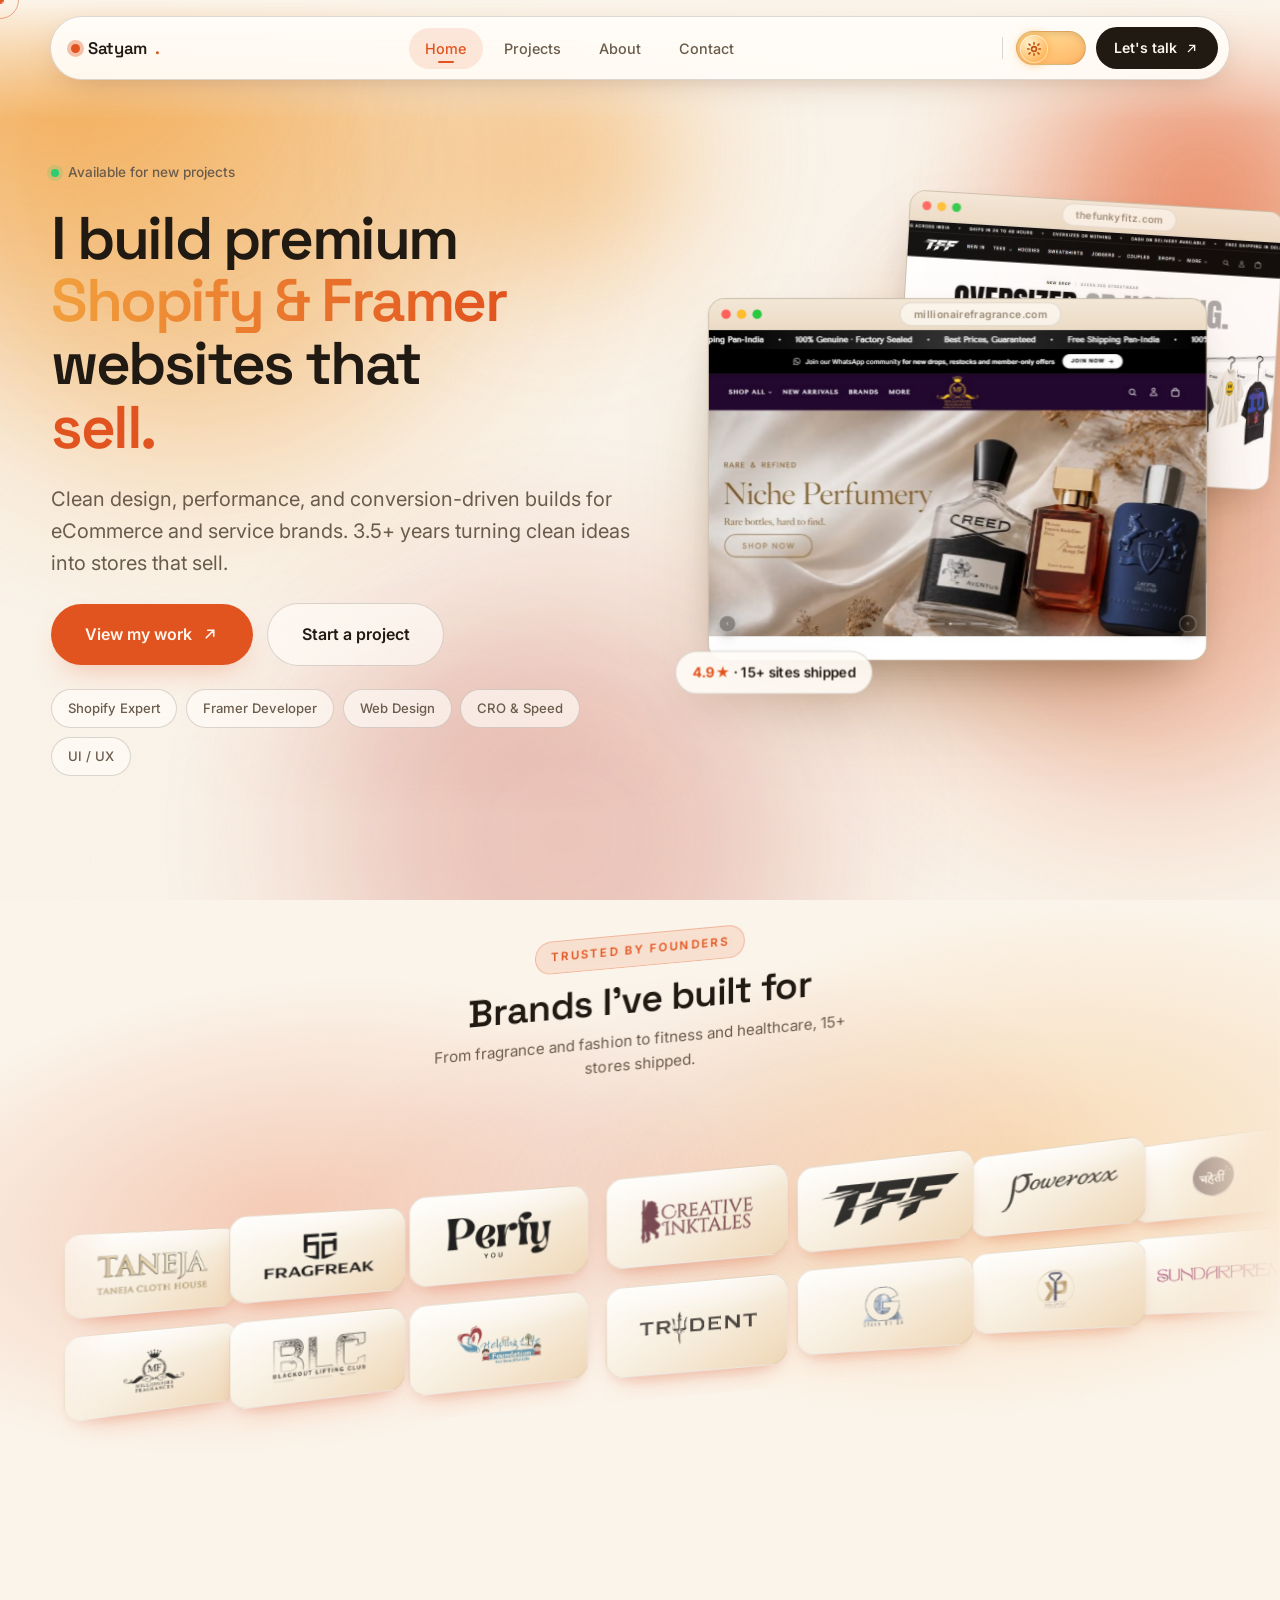
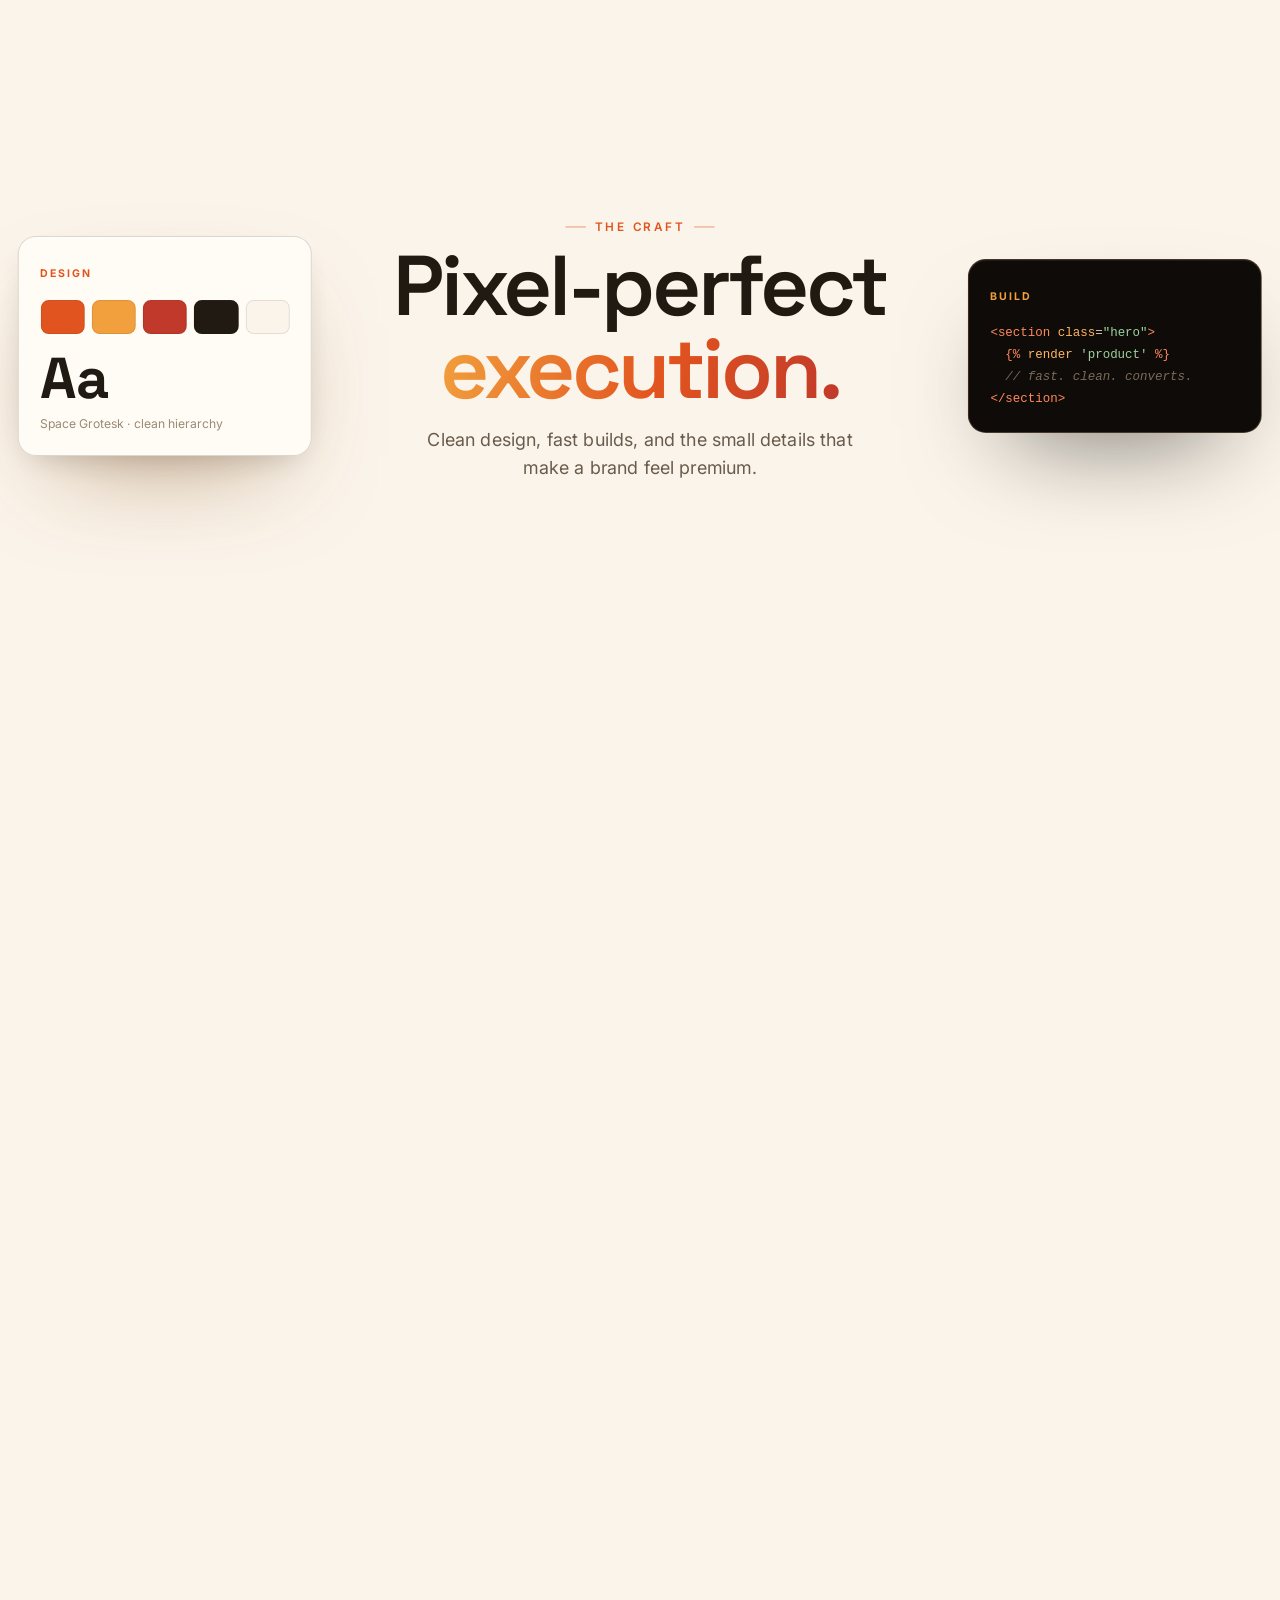
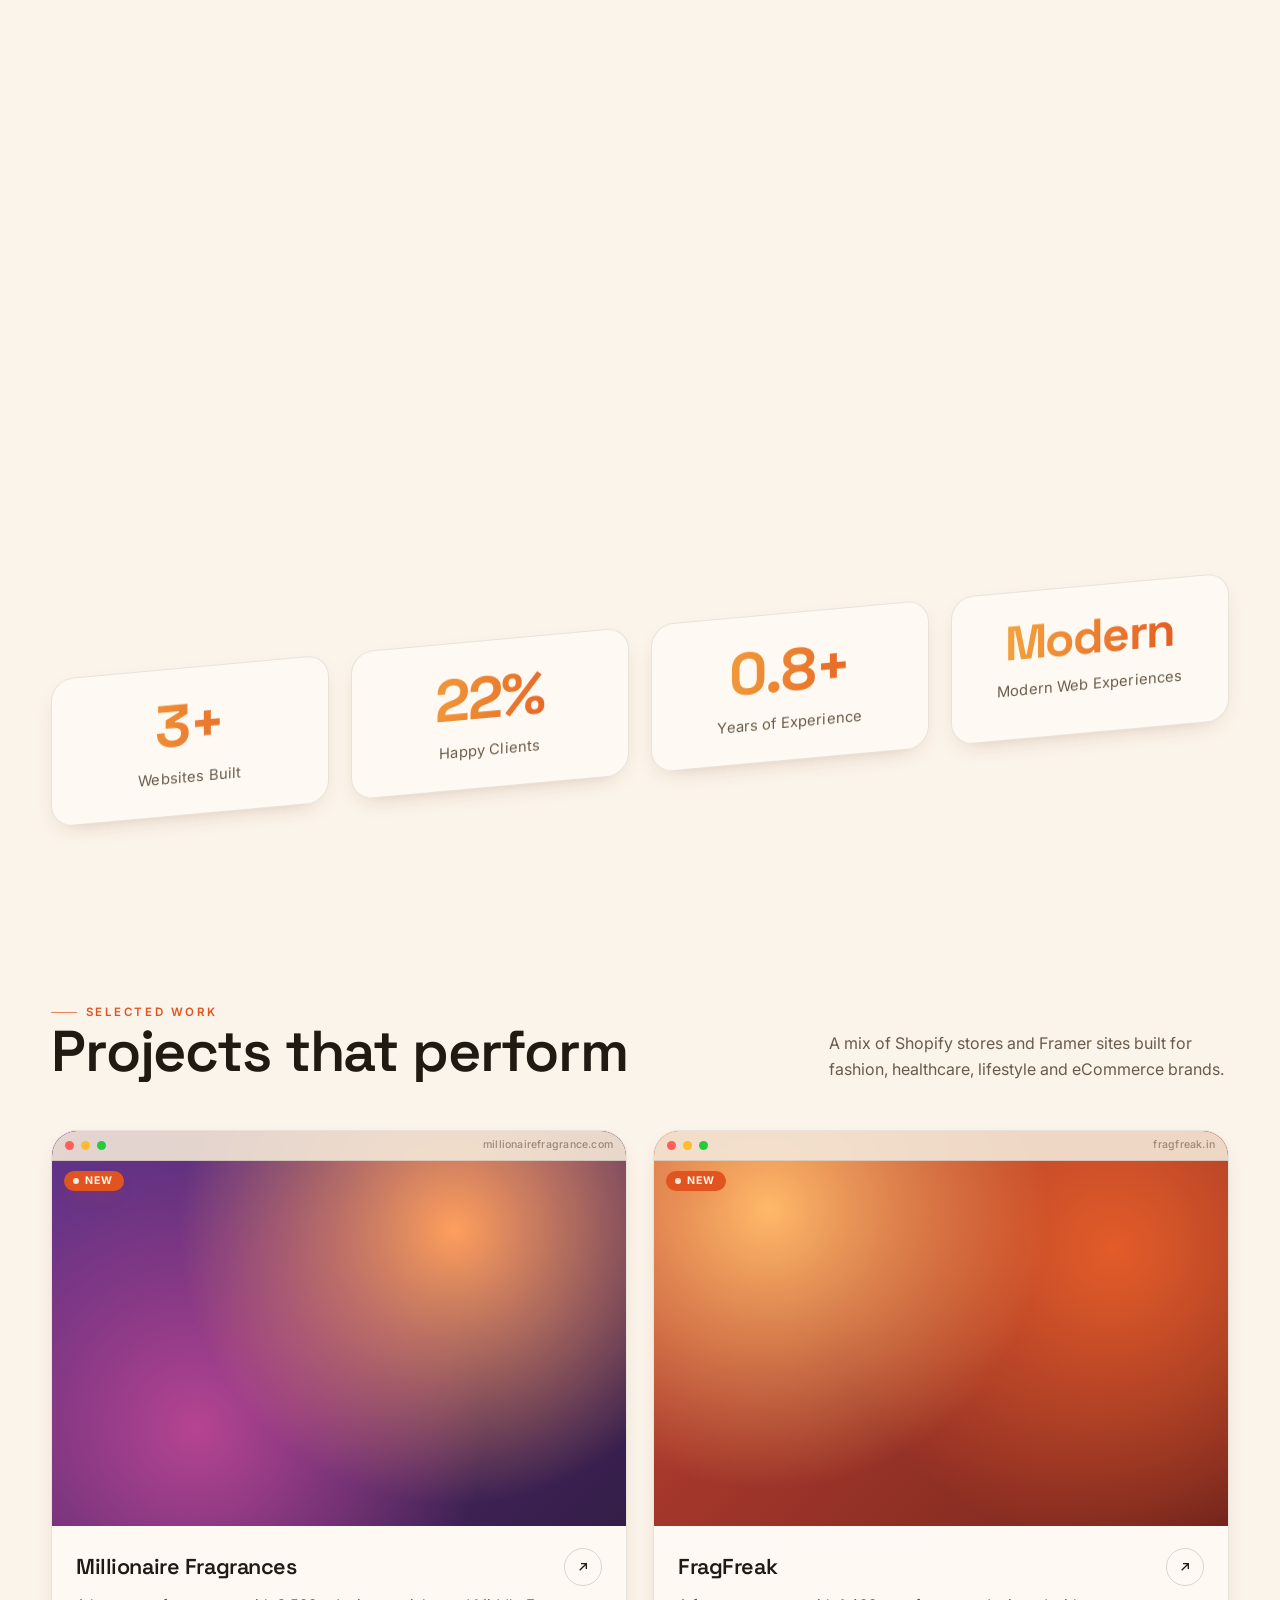
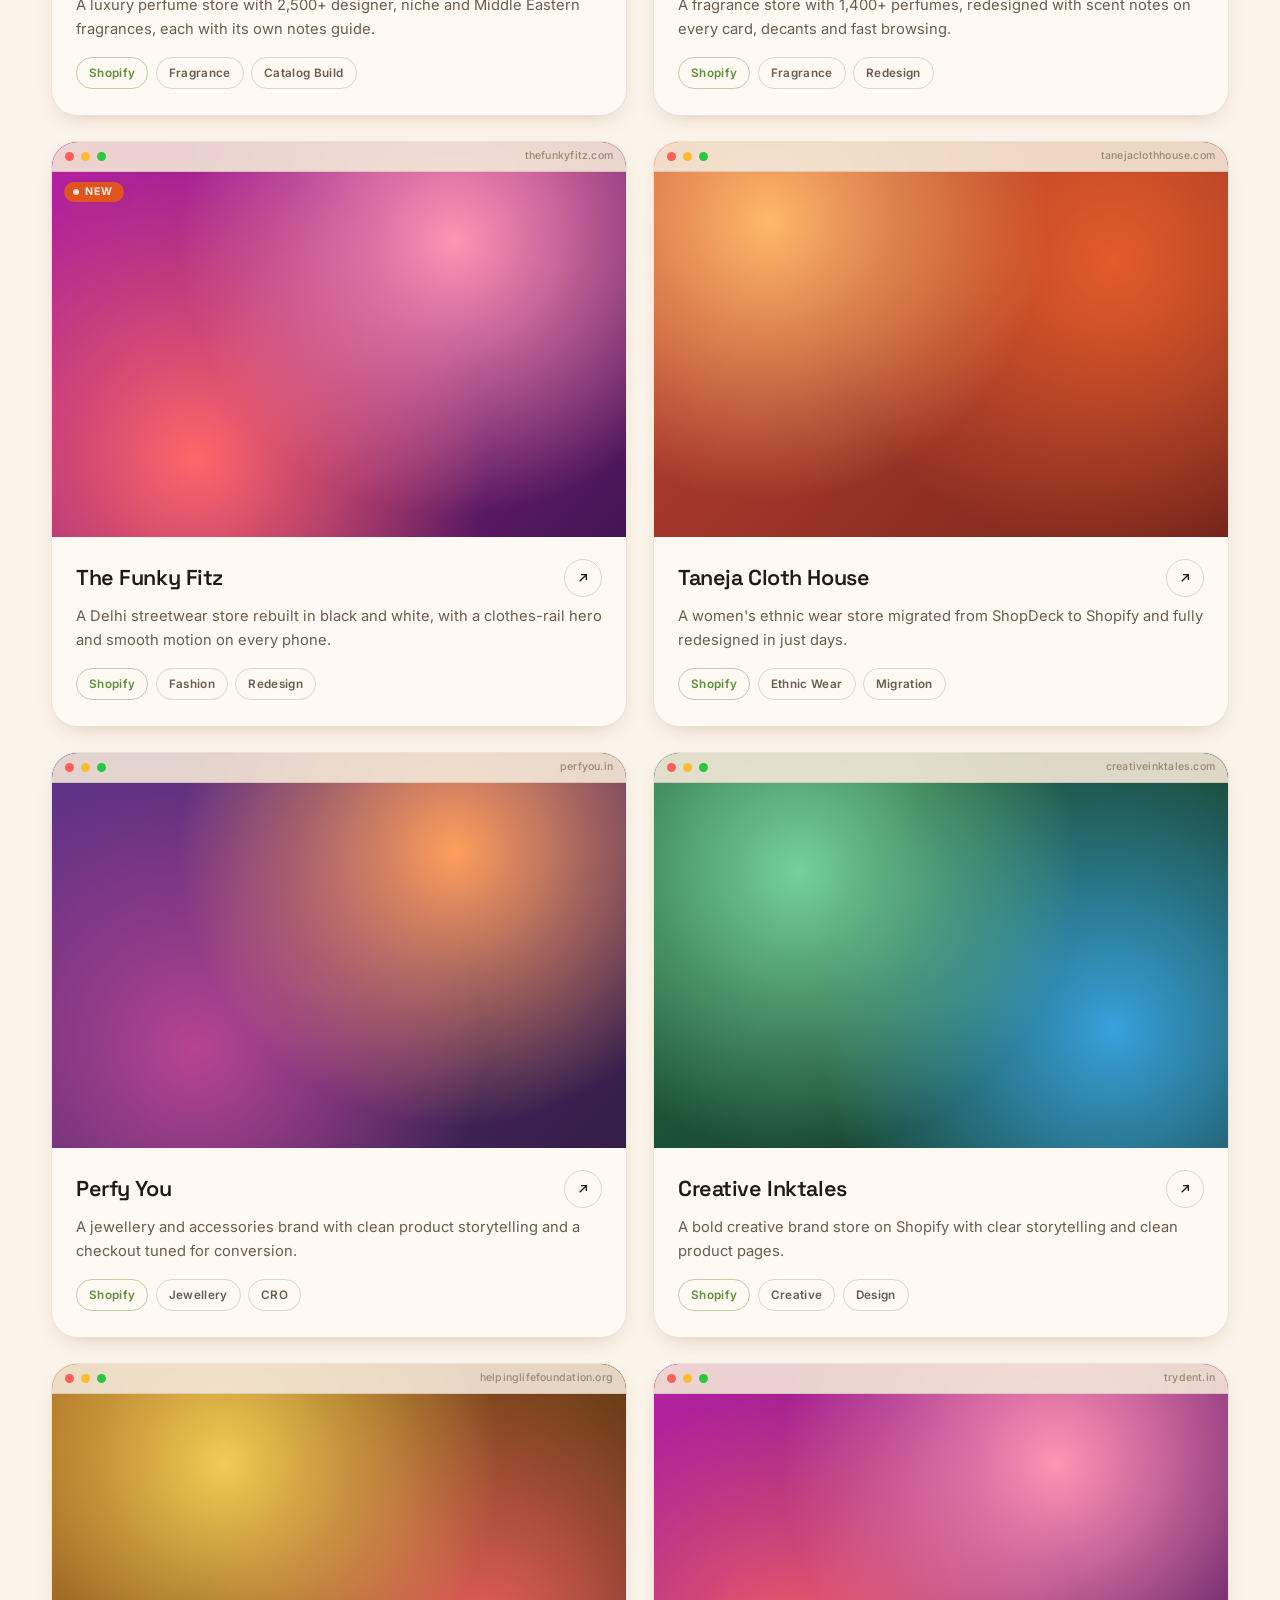
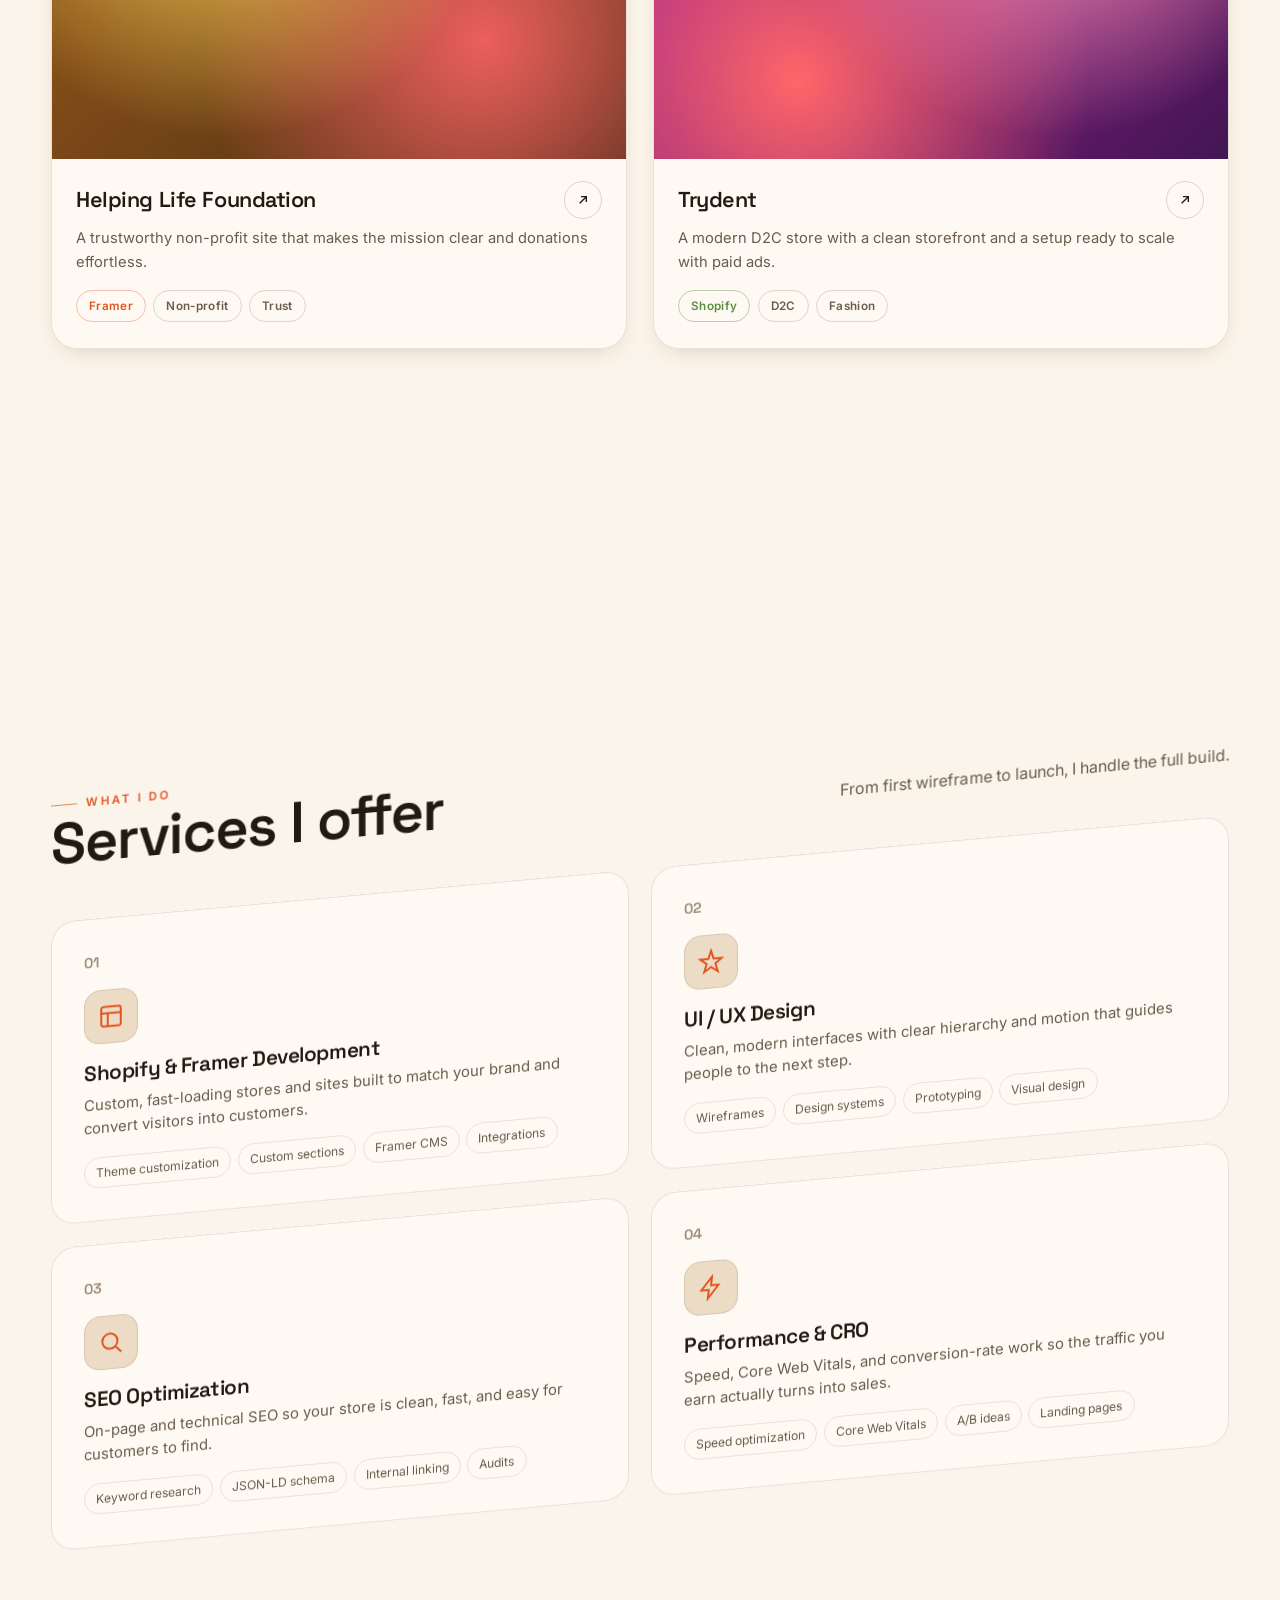
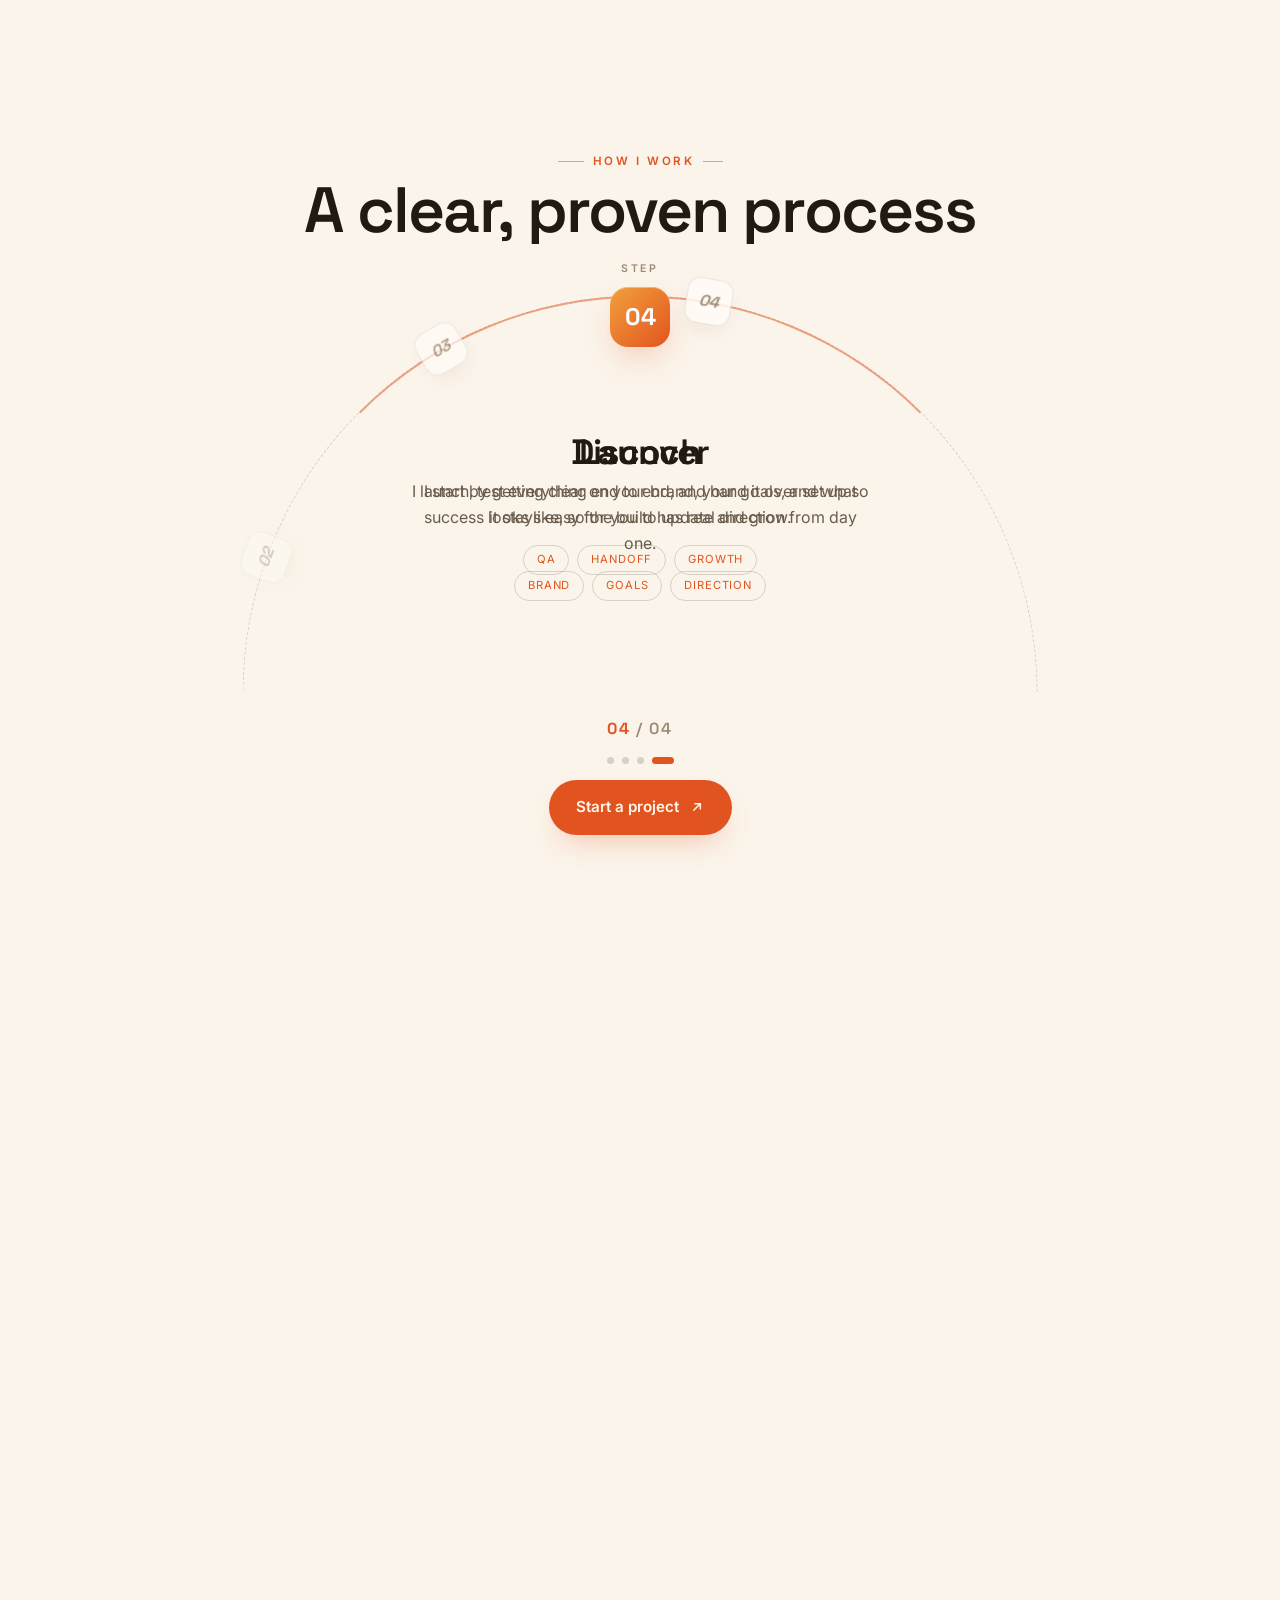
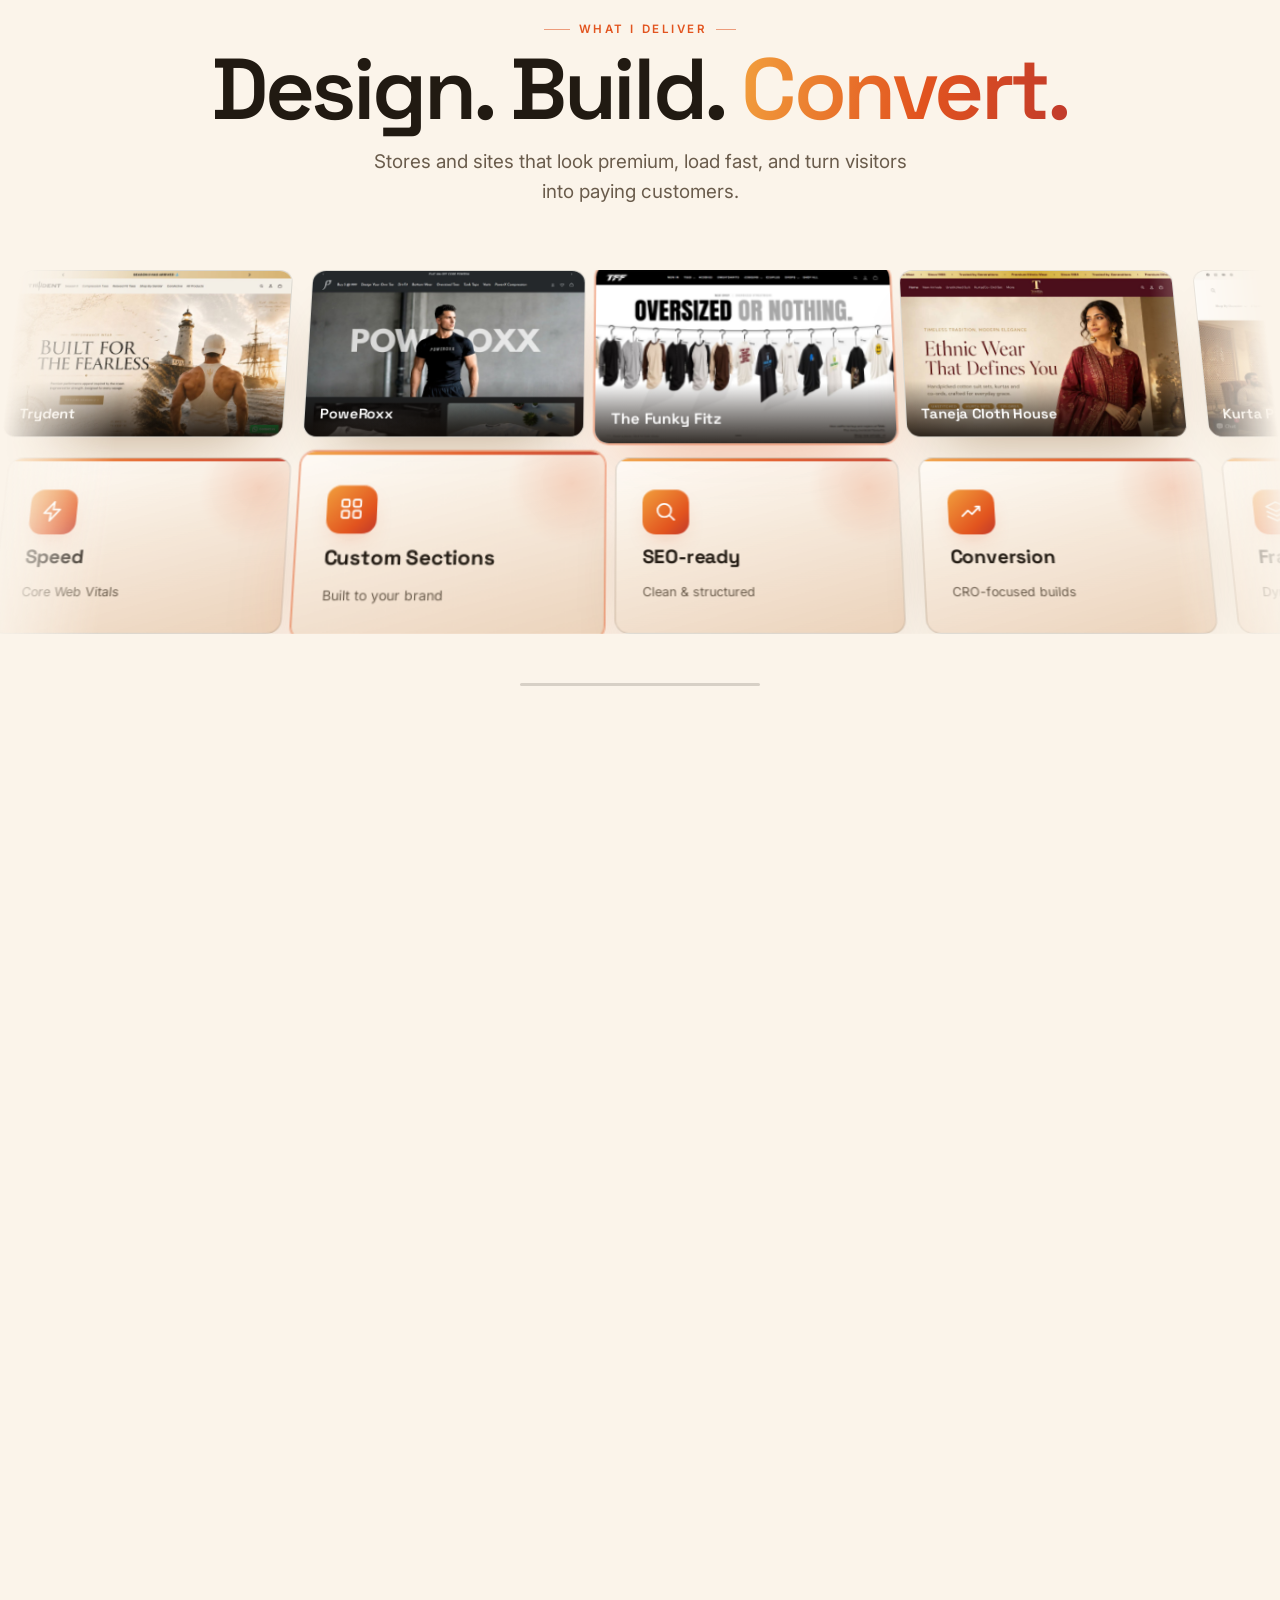
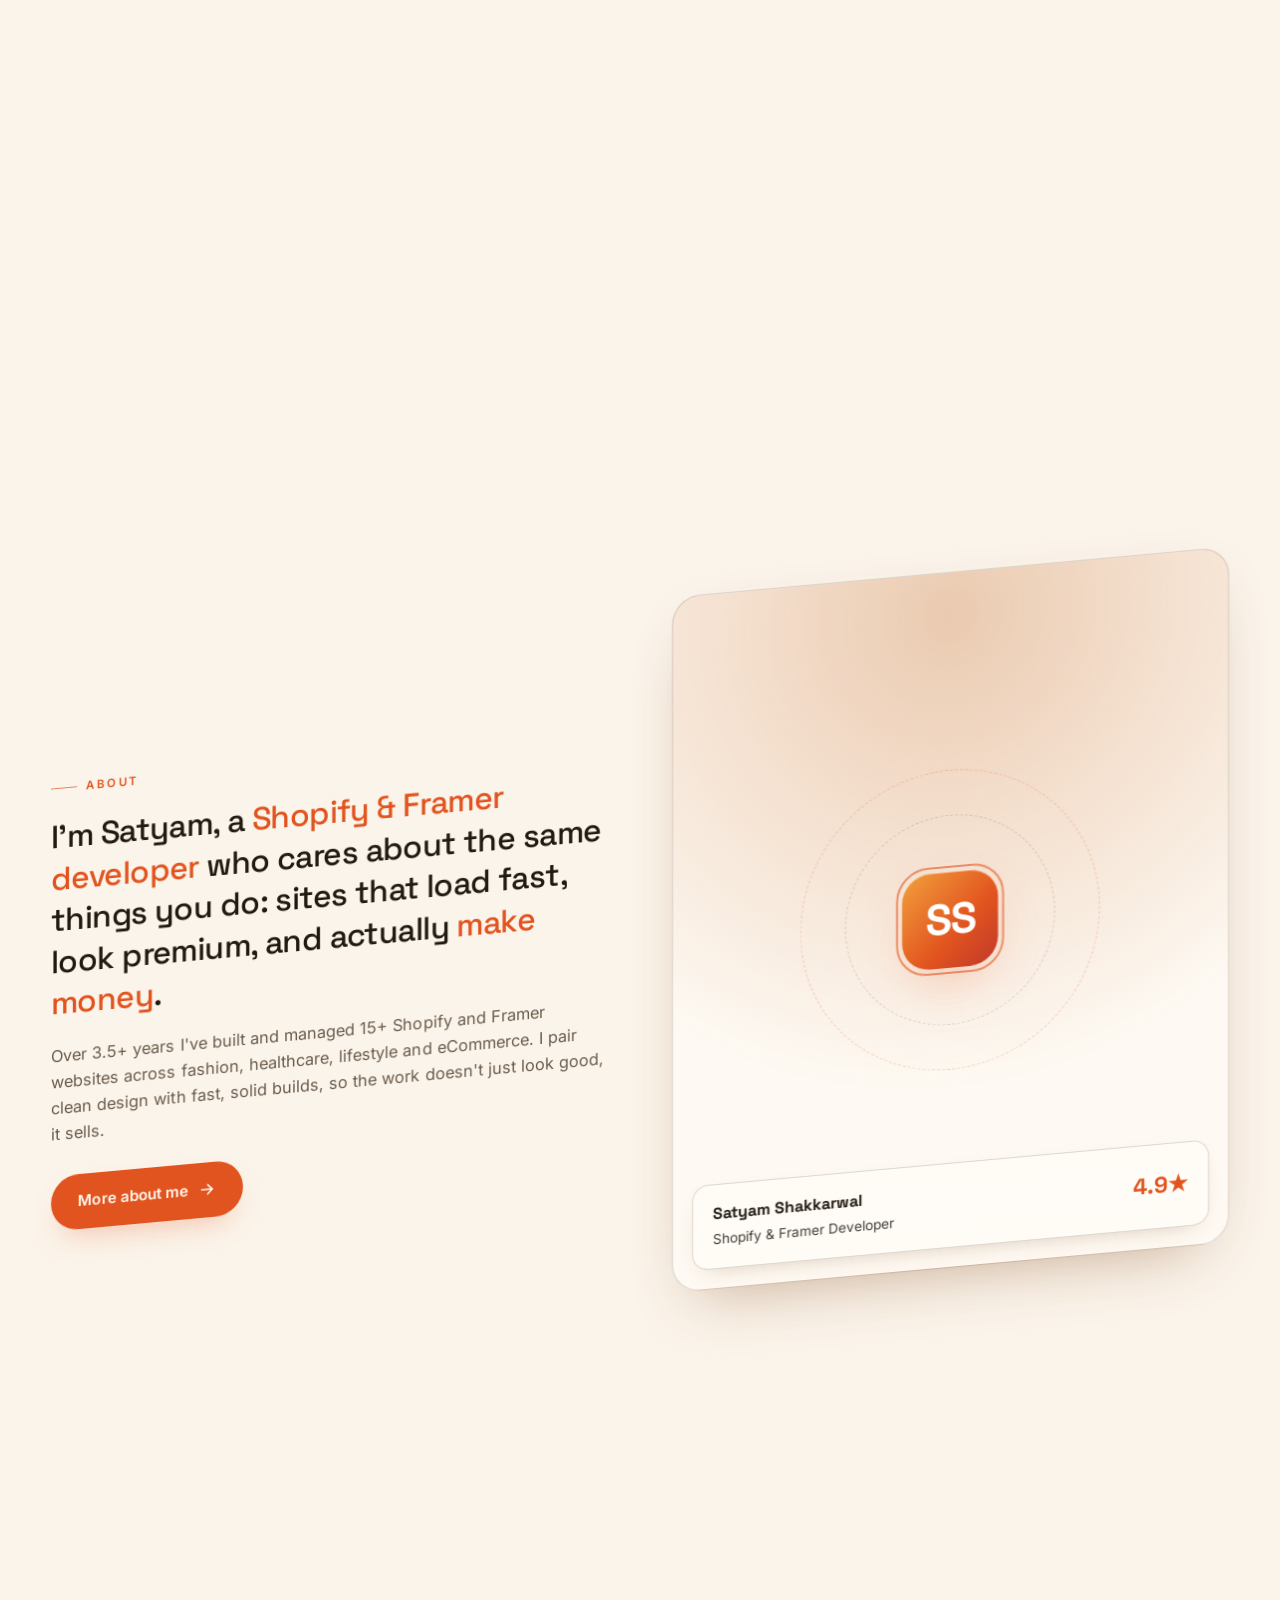
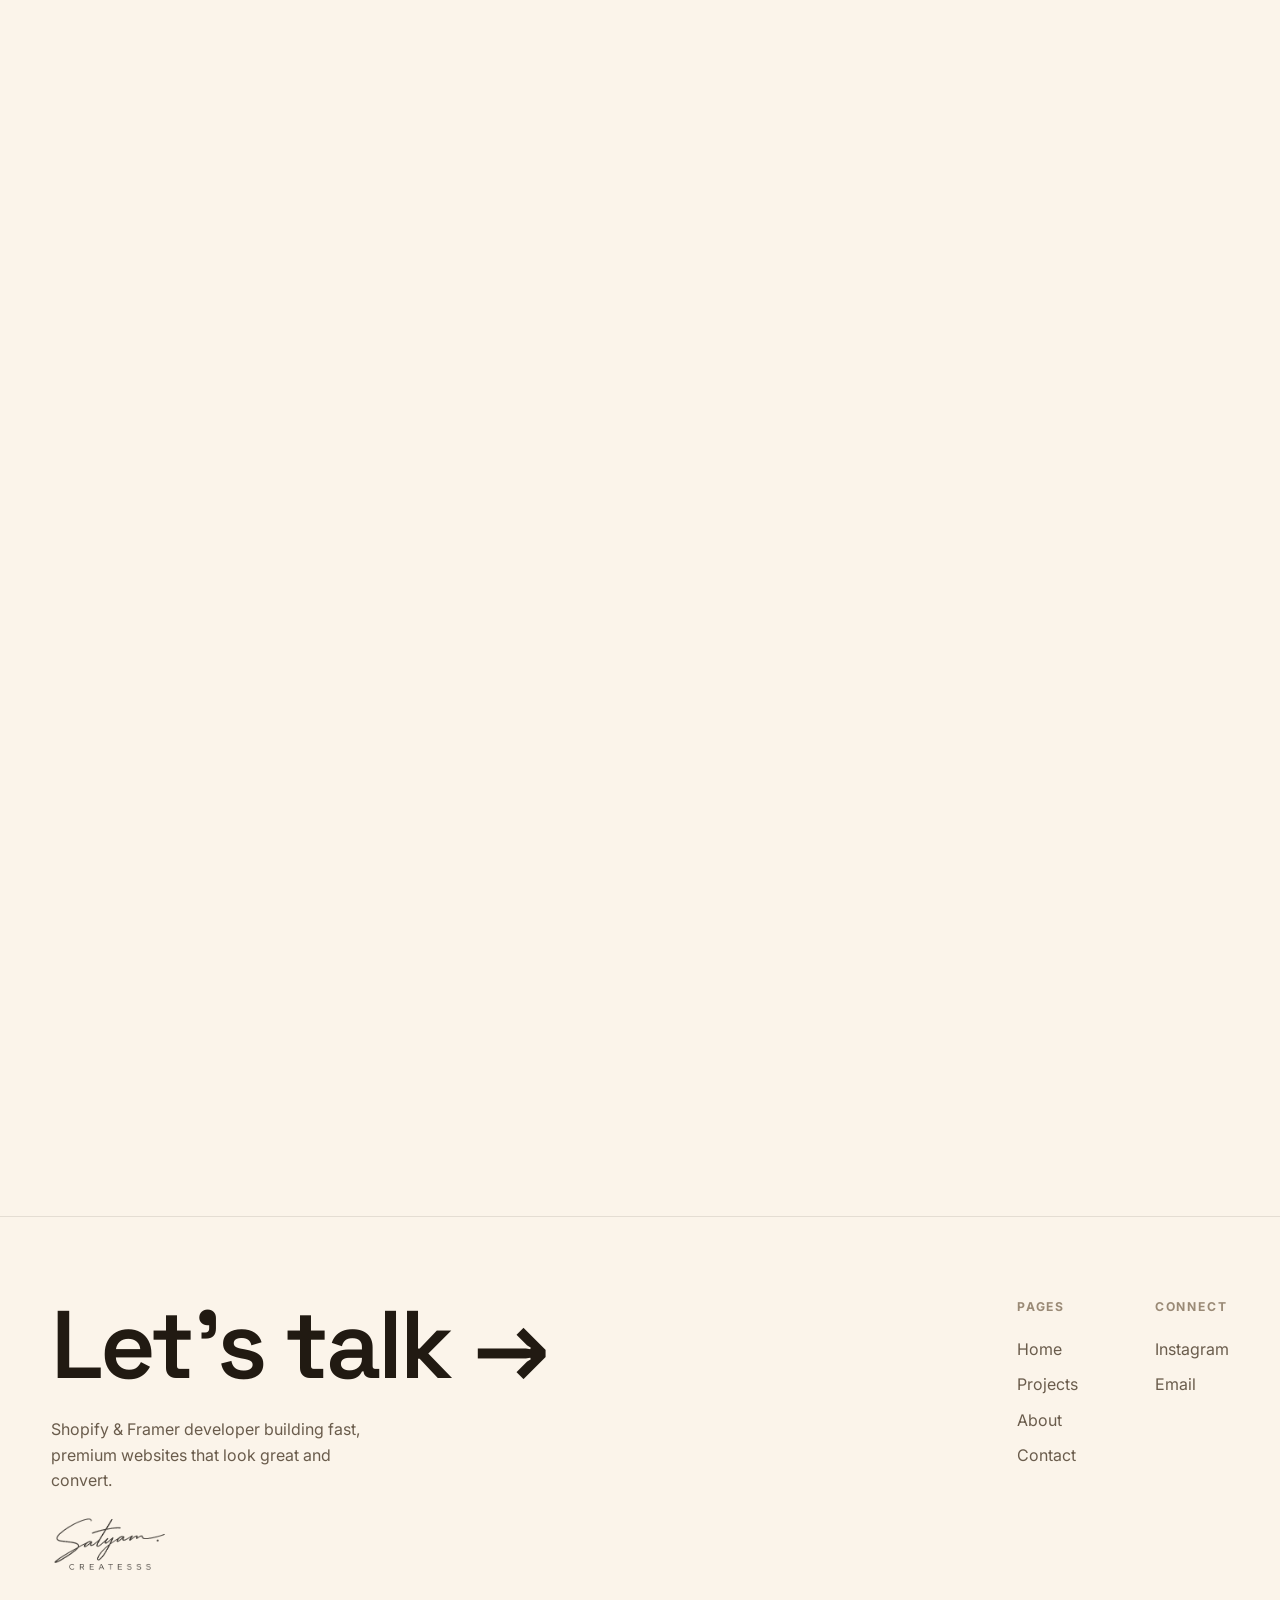
==== commit ad4bb88c: "Preload rules use the real link addresses (Netlify pretty URLs) Live links are /projects, /about etc" ====
--- a/index.html
+++ b/index.html
@@ -526,6 +526,6 @@
 <button class="to-top" aria-label="Back to top"><svg viewBox="0 0 24 24" fill="none" stroke="currentColor" stroke-width="2.2" stroke-linecap="round" style="width:20px;height:20px"><path d="M12 19V5M5 12l7-7 7 7"/></svg></button>
 
 <script src="assets/js/lenis.min.js?v=46"></script>
-<script src="assets/js/main.js?v=50"></script>
+<script src="assets/js/main.js?v=51"></script>
 </body>
 </html>
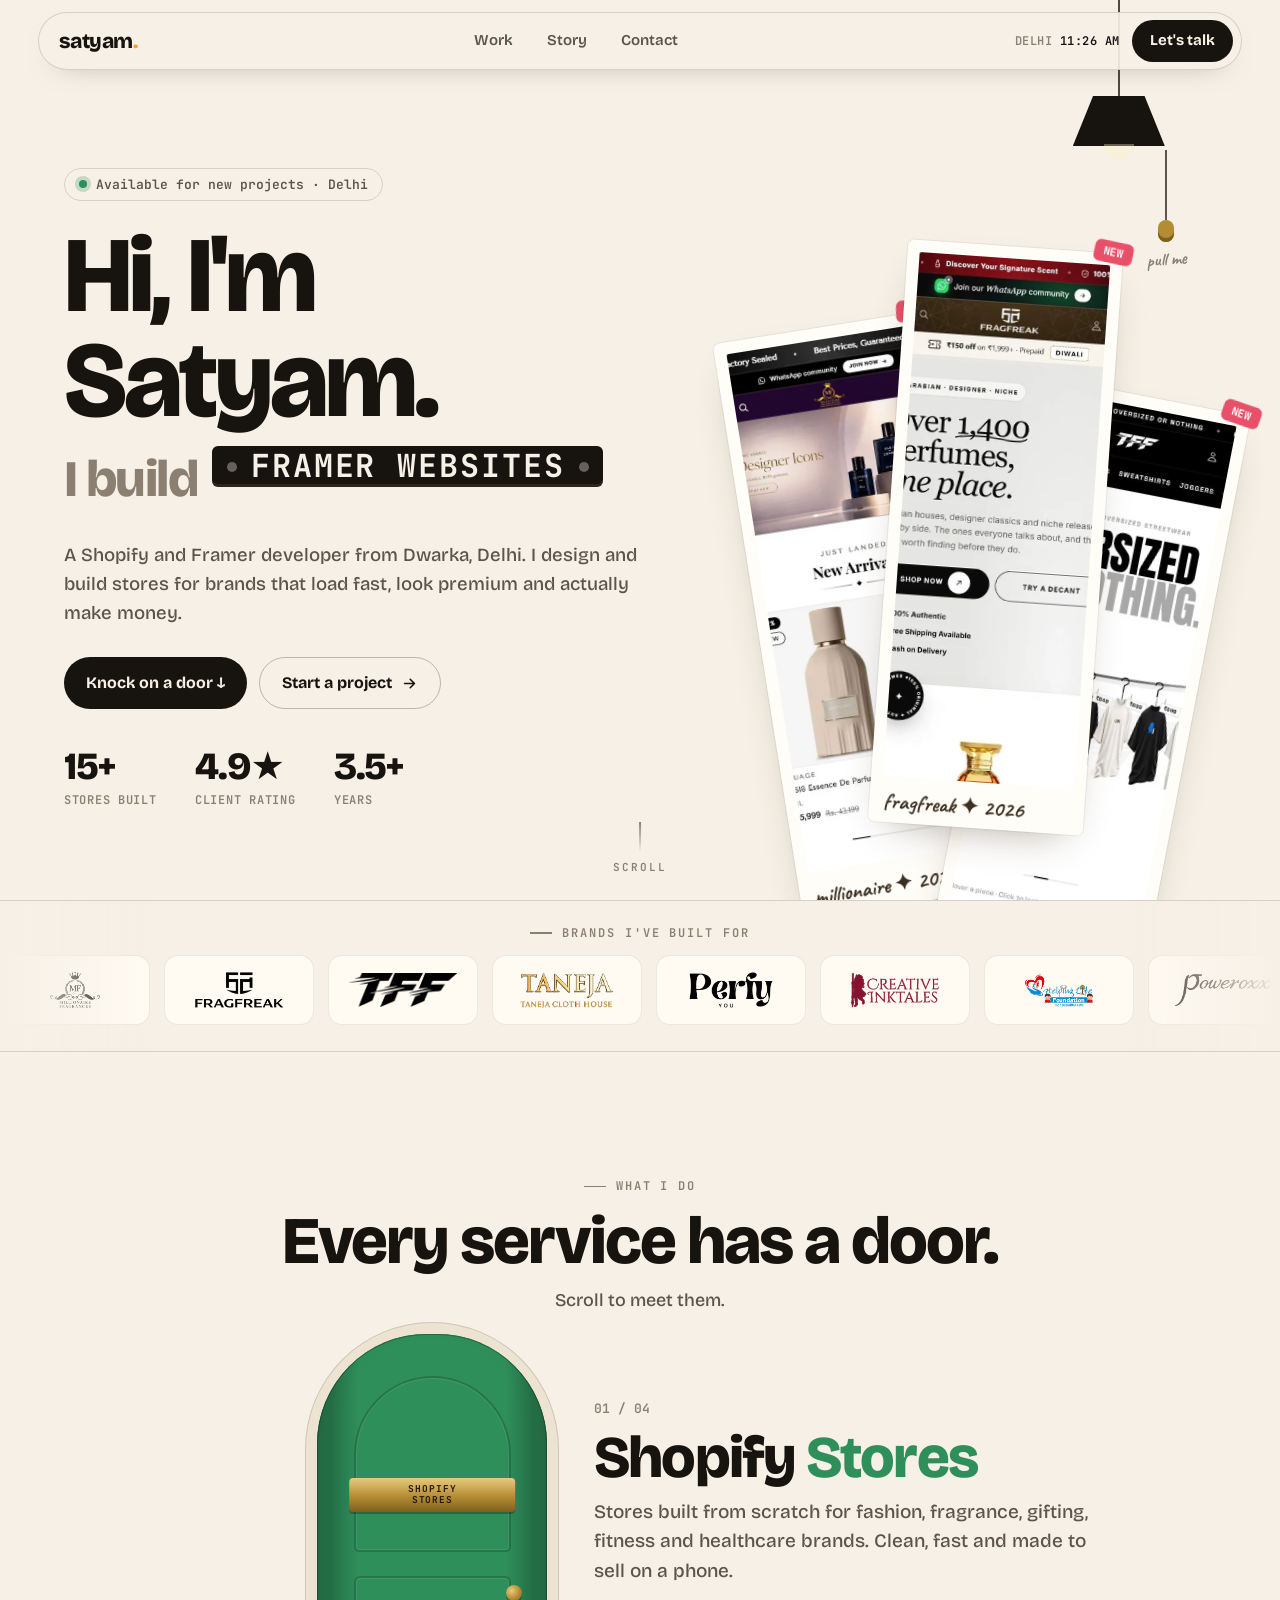
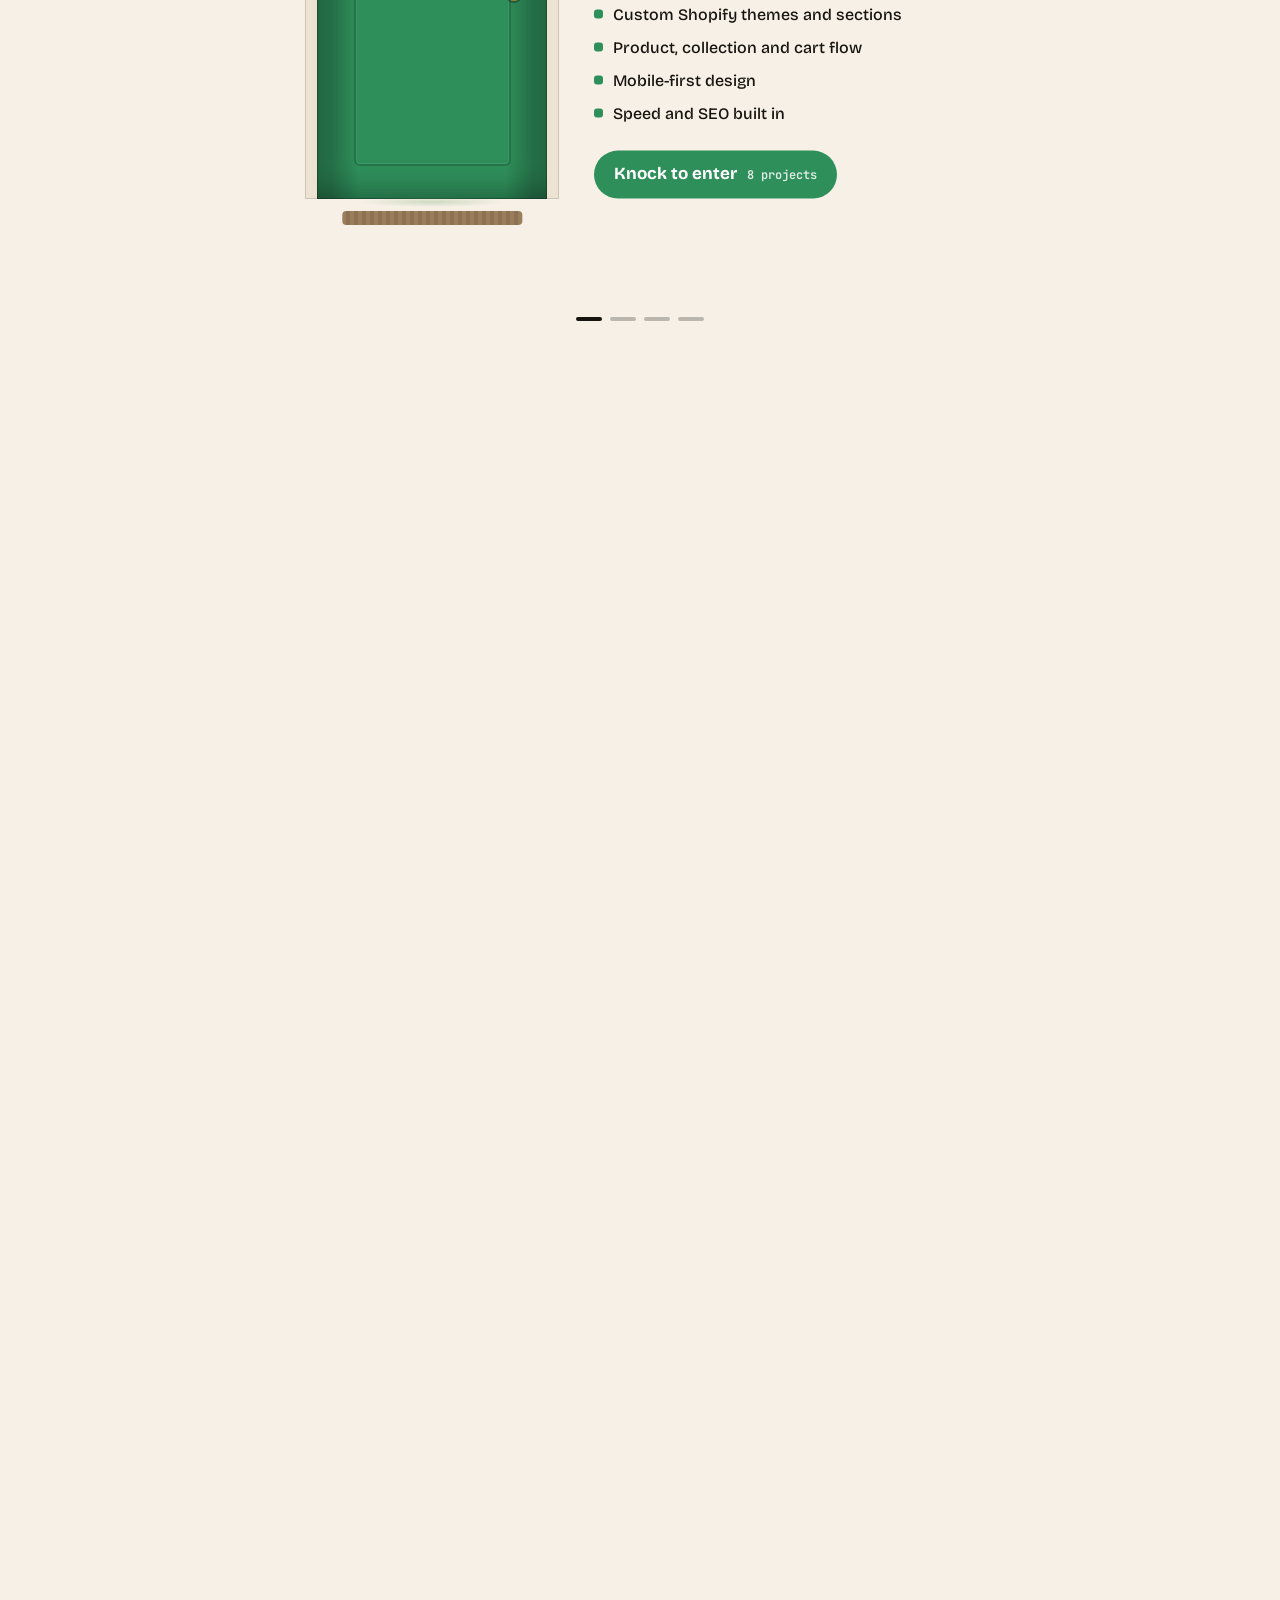
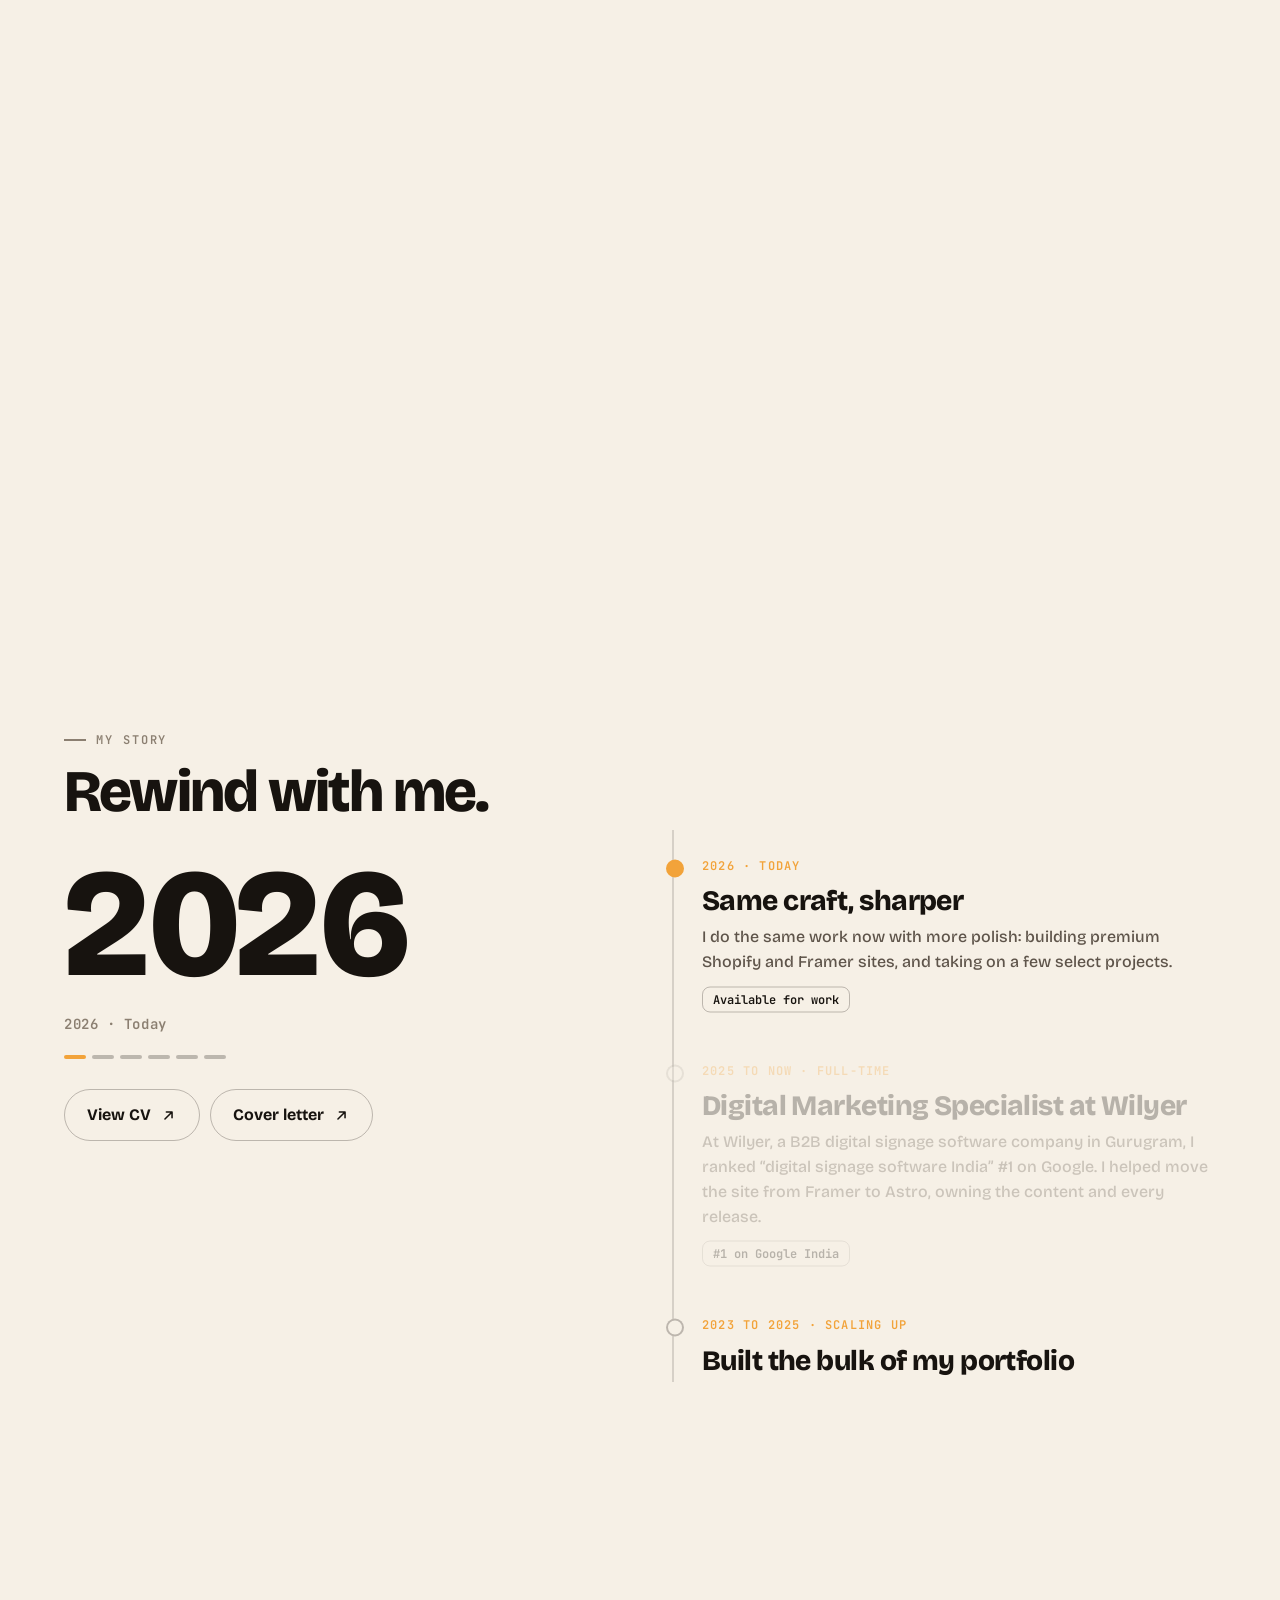
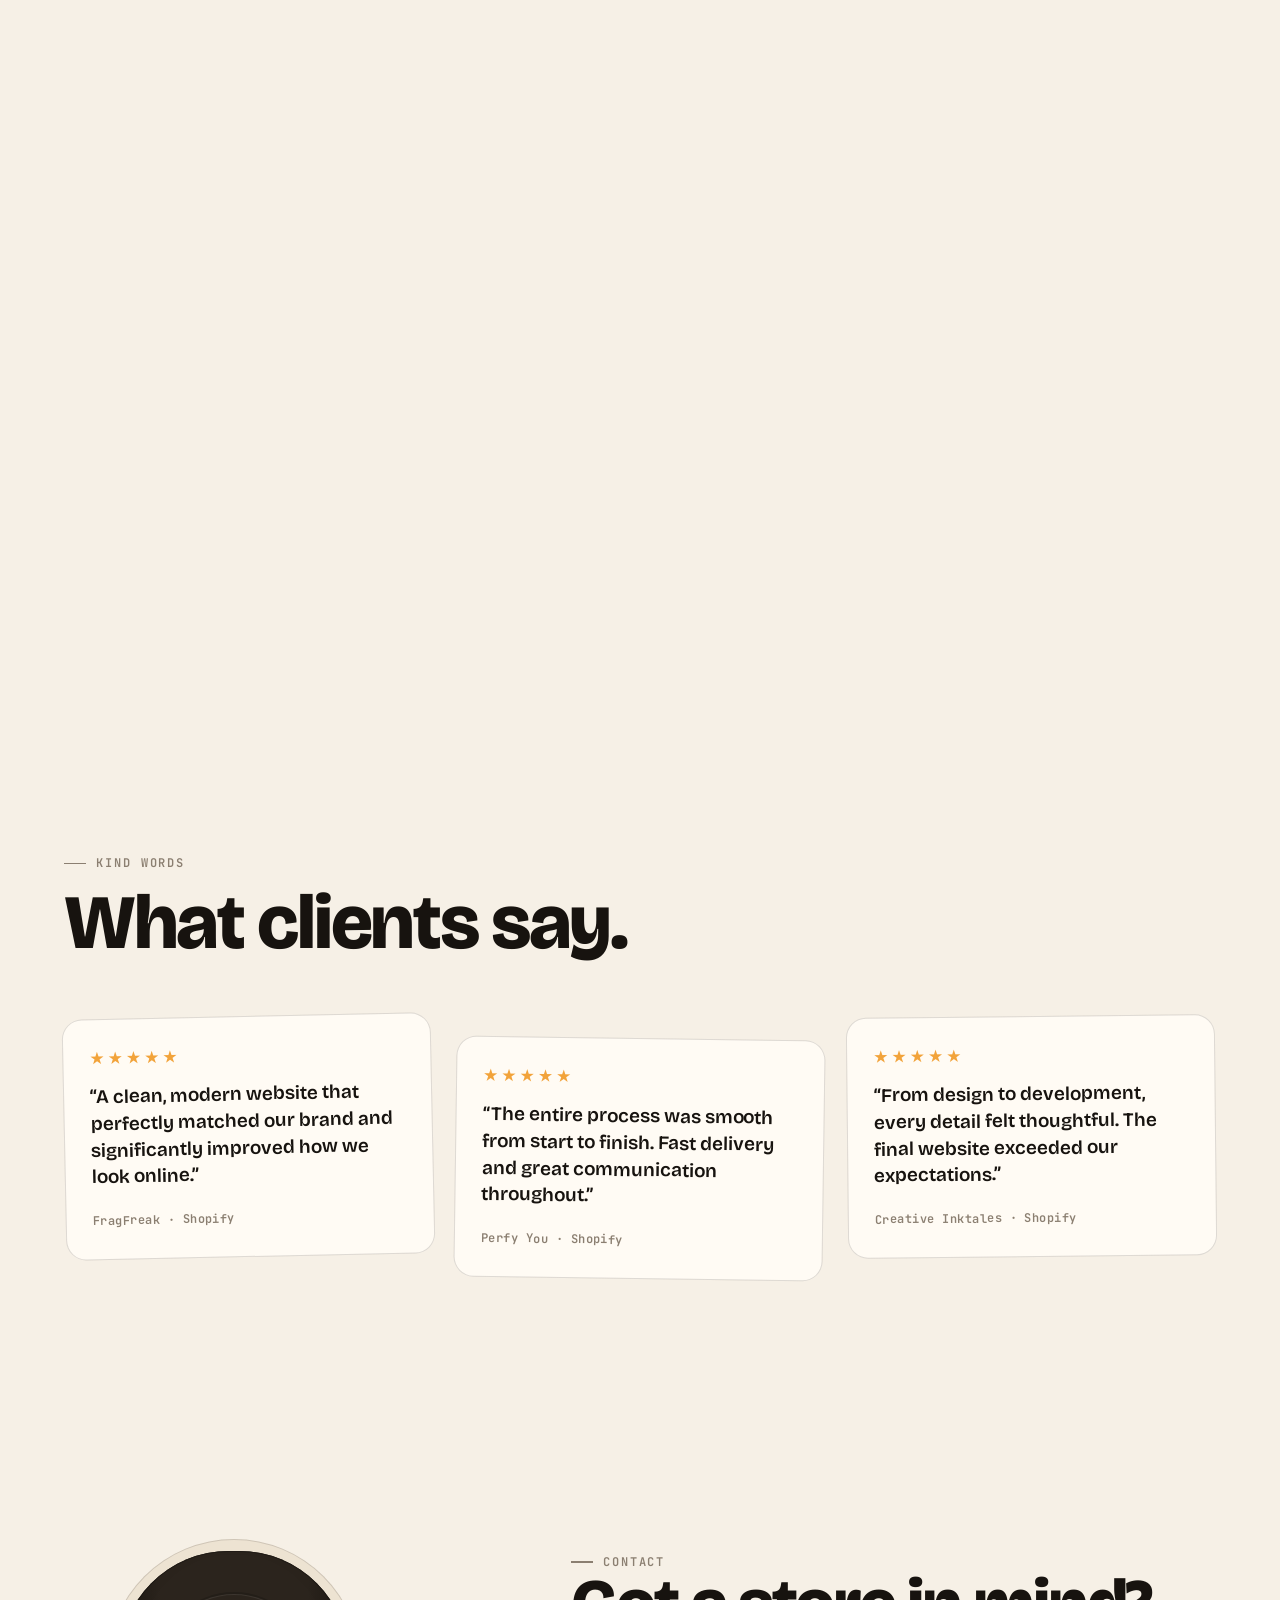
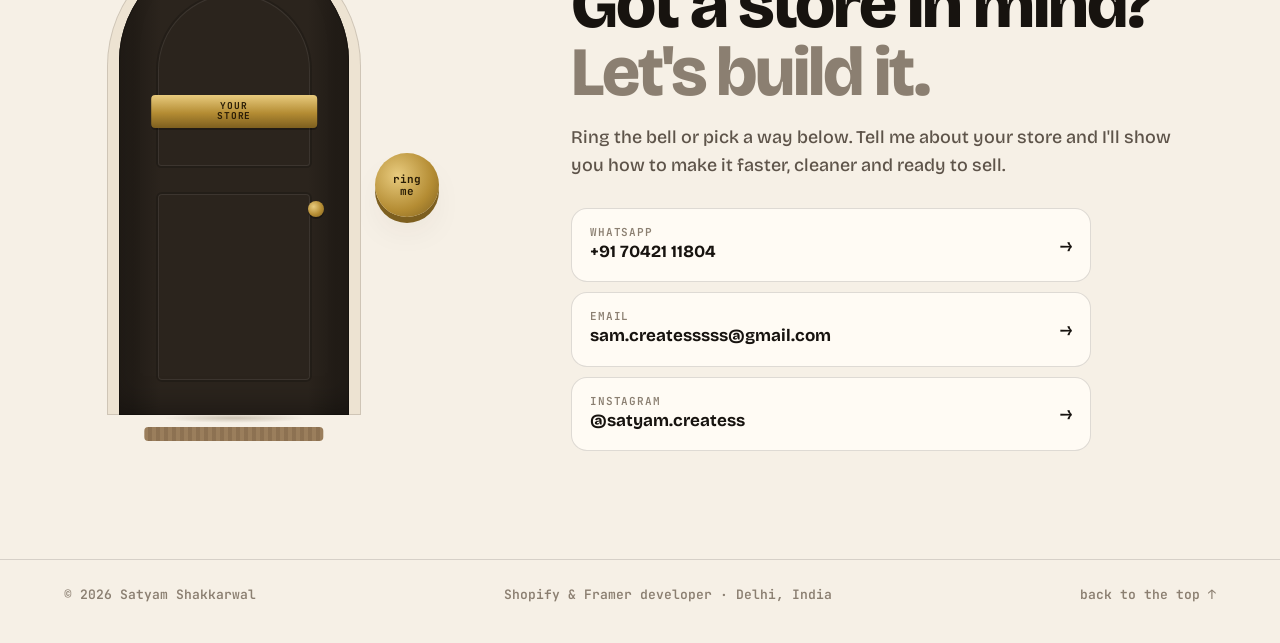
==== commit 76dc1c9f: "New portfolio: doors and rooms ("Midnight Chai") - Single-page story: lamp pull-cord theme switch, l" ====
--- a/index.html
+++ b/index.html
@@ -1,531 +1,94 @@
-<!DOCTYPE html>
+<!doctype html>
 <html lang="en" data-theme="light">
 <head>
-<meta charset="UTF-8" />
-<meta name="viewport" content="width=device-width, initial-scale=1.0" />
-<link rel="icon" type="image/svg+xml" href="favicon.svg" />
-<link rel="icon" type="image/png" sizes="32x32" href="favicon-32.png" />
-<link rel="icon" type="image/png" sizes="16x16" href="favicon-16.png" />
-<link rel="apple-touch-icon" href="apple-touch-icon.png" />
-<meta name="theme-color" content="#E2541F" />
-<meta property="og:type" content="website" />
-<meta property="og:url" content="https://satyamcreatesss.netlify.app/" />
-<link rel="canonical" href="https://satyamcreatesss.netlify.app/" />
-<meta property="og:title" content="Satyam Shakkarwal · Shopify & Framer Web Developer" />
-<meta property="og:description" content="Premium Shopify stores and Framer websites built for performance, SEO, and conversion. 15+ sites shipped, 4.9★." />
-<meta property="og:image" content="https://satyamcreatesss.netlify.app/og-image.jpg" />
-<meta name="twitter:card" content="summary_large_image" />
-<meta name="twitter:image" content="https://satyamcreatesss.netlify.app/og-image.jpg" />
-<title>Satyam Shakkarwal · Shopify & Framer Web Developer</title>
-<meta name="description" content="Satyam Shakkarwal builds premium Shopify stores and Framer websites focused on clean design, performance, and conversion. 15+ sites shipped, 4.9/5 rating." />
-<link rel="preconnect" href="https://fonts.googleapis.com" />
-<link rel="preconnect" href="https://fonts.gstatic.com" crossorigin />
-<link rel="preload" as="style" href="https://fonts.googleapis.com/css2?family=Space+Grotesk:wght@400;500;600;700&family=Inter:wght@400;500;600&display=swap" onload="this.onload=null;this.rel='stylesheet'" />
-<noscript><link rel="stylesheet" href="https://fonts.googleapis.com/css2?family=Space+Grotesk:wght@400;500;600;700&family=Inter:wght@400;500;600&display=swap" /></noscript>
-<style>@view-transition{navigation:auto}</style>
-<script>(function(){try{var d=document.documentElement,t=localStorage.getItem("satyam-theme");if(!t)t=matchMedia("(prefers-color-scheme: dark)").matches?"dark":"light";d.setAttribute("data-theme",t);if(sessionStorage.getItem("satyam-pre")){d.classList.add("pre-seen");if("onpagereveal" in window)addEventListener("pagereveal",function(e){if(!e.viewTransition)d.classList.add("page-in")});else d.classList.add("page-in")}}catch(e){}})();</script>
-<link rel="stylesheet" href="assets/css/style.css?v=50" />
+<meta charset="utf-8">
+<meta name="viewport" content="width=device-width, initial-scale=1">
+<title>Satyam Shakkarwal · Shopify &amp; Framer Developer in Delhi</title>
+<meta name="description" content="Satyam Shakkarwal designs and builds fast Shopify stores and Framer websites for brands, with SEO and ads that bring customers in. 15+ stores built, 4.9★ rating.">
+<link rel="canonical" href="https://satyamcreatesss.netlify.app/">
+<meta name="theme-color" content="#F6F0E6">
+<meta property="og:type" content="website"><meta property="og:url" content="https://satyamcreatesss.netlify.app/"><meta property="og:title" content="Satyam Shakkarwal · Shopify &amp; Framer Developer in Delhi"><meta property="og:description" content="Satyam Shakkarwal designs and builds fast Shopify stores and Framer websites for brands, with SEO and ads that bring customers in. 15+ stores built, 4.9★ rating."><meta property="og:image" content="https://satyamcreatesss.netlify.app/og-image.jpg">
+<meta name="twitter:card" content="summary_large_image"><meta name="twitter:image" content="https://satyamcreatesss.netlify.app/og-image.jpg">
+<link rel="icon" type="image/svg+xml" href="favicon.svg"><link rel="icon" type="image/png" sizes="32x32" href="favicon-32.png"><link rel="apple-touch-icon" href="apple-touch-icon.png">
+<script>(function(){try{var d=document.documentElement,t=localStorage.getItem("satyam-theme");if(!t)t=matchMedia("(prefers-color-scheme: dark)").matches?"dark":"light";d.setAttribute("data-theme",t)}catch(e){}})();</script>
+<link rel="preconnect" href="https://fonts.googleapis.com"><link rel="preconnect" href="https://fonts.gstatic.com" crossorigin>
+<link rel="stylesheet" href="https://fonts.googleapis.com/css2?family=Bricolage+Grotesque:opsz,wght@12..96,500..800&family=JetBrains+Mono:wght@600;700&family=Caveat:wght@700&display=swap">
+<link rel="stylesheet" href="assets/v2/site.css?v=1">
+<script type="application/ld+json">{"@context": "https://schema.org", "@graph": [{"@type": "Person", "@id": "https://satyamcreatesss.netlify.app/#satyam", "name": "Satyam Shakkarwal", "jobTitle": "Shopify & Framer Developer", "url": "https://satyamcreatesss.netlify.app/", "address": {"@type": "PostalAddress", "addressLocality": "Delhi", "addressCountry": "IN"}, "sameAs": ["https://www.instagram.com/satyam.createss/"], "email": "mailto:sam.createsssss@gmail.com", "knowsAbout": ["Shopify", "Framer", "Technical SEO", "Web design", "Conversion rate optimization", "Google Ads", "Meta Ads"]}, {"@type": "WebSite", "@id": "https://satyamcreatesss.netlify.app/#site", "url": "https://satyamcreatesss.netlify.app/", "name": "Satyam Shakkarwal", "publisher": {"@id": "https://satyamcreatesss.netlify.app/#satyam"}}, {"@type": "ItemList", "name": "Projects", "itemListElement": [{"@type": "ListItem", "position": 1, "item": {"@type": "CreativeWork", "name": "Millionaire Fragrances", "description": "A luxury perfume store on Shopify with 2,500+ designer, niche and Middle Eastern fragrances.", "url": "https://millionairefragrance.com/", "creator": {"@id": "https://satyamcreatesss.netlify.app/#satyam"}, "dateCreated": "2026"}}, {"@type": "ListItem", "position": 2, "item": {"@type": "CreativeWork", "name": "Perfy You", "description": "A modern jewellery and accessories store built on Shopify for a large, premium catalog.", "url": "https://perfyou.in/", "creator": {"@id": "https://satyamcreatesss.netlify.app/#satyam"}, "dateCreated": "2026"}}, {"@type": "ListItem", "position": 3, "item": {"@type": "CreativeWork", "name": "Creative Inktales", "description": "A luxury calligraphy and custom gifting store with deep personalization.", "url": "https://www.creativeinktales.com", "creator": {"@id": "https://satyamcreatesss.netlify.app/#satyam"}, "dateCreated": "2025"}}, {"@type": "ListItem", "position": 4, "item": {"@type": "CreativeWork", "name": "PoweRoxx", "description": "A bold, minimal streetwear store on Shopify for a Gen Z audience.", "url": "https://www.poweroxx.com", "creator": {"@id": "https://satyamcreatesss.netlify.app/#satyam"}, "dateCreated": "2024"}}, {"@type": "ListItem", "position": 5, "item": {"@type": "CreativeWork", "name": "Owners Pride Healthcare", "description": "A healthcare brand site built to feel trustworthy and clear.", "url": "https://www.ownerspridehealthcare.com", "creator": {"@id": "https://satyamcreatesss.netlify.app/#satyam"}, "dateCreated": "2023"}}, {"@type": "ListItem", "position": 6, "item": {"@type": "CreativeWork", "name": "Blackout Lifting Club", "description": "A high-energy supplements and fitness store with a conversion-first product page.", "url": "https://www.blackoutliftingclub.com", "creator": {"@id": "https://satyamcreatesss.netlify.app/#satyam"}, "dateCreated": "2023"}}, {"@type": "ListItem", "position": 7, "item": {"@type": "CreativeWork", "name": "Sundar Prem", "description": "A clean Shopify store built to look good and sell.", "url": "https://www.sundarprem.com", "creator": {"@id": "https://satyamcreatesss.netlify.app/#satyam"}, "dateCreated": "2023"}}, {"@type": "ListItem", "position": 8, "item": {"@type": "CreativeWork", "name": "Trydent", "description": "A modern D2C store with a clean storefront ready to scale.", "url": "https://www.trydent.in", "creator": {"@id": "https://satyamcreatesss.netlify.app/#satyam"}, "dateCreated": "2022"}}, {"@type": "ListItem", "position": 9, "item": {"@type": "CreativeWork", "name": "FragFreak", "description": "A fragrance store with 1,400+ perfumes, redesigned for easy browsing and scent-led shopping.", "url": "https://fragfreak.in/", "creator": {"@id": "https://satyamcreatesss.netlify.app/#satyam"}, "dateCreated": "2026"}}, {"@type": "ListItem", "position": 10, "item": {"@type": "CreativeWork", "name": "The Funky Fitz", "description": "A Delhi streetwear store, rebuilt from scratch in black and white with a clothes-rail hero.", "url": "https://www.thefunkyfitz.com", "creator": {"@id": "https://satyamcreatesss.netlify.app/#satyam"}, "dateCreated": "2026"}}, {"@type": "ListItem", "position": 11, "item": {"@type": "CreativeWork", "name": "Taneja Cloth House", "description": "A women's ethnic wear store migrated from ShopDeck to Shopify and redesigned in days.", "url": "https://tanejaclothhouse.com/", "creator": {"@id": "https://satyamcreatesss.netlify.app/#satyam"}, "dateCreated": "2026"}}, {"@type": "ListItem", "position": 12, "item": {"@type": "CreativeWork", "name": "Kurta Pyjama CA", "description": "Ethnic-wear store ranked #1 on Google in Canada for 'kurta pyjama'.", "url": "https://www.kurtapyjama.ca", "creator": {"@id": "https://satyamcreatesss.netlify.app/#satyam"}, "dateCreated": "2023"}}, {"@type": "ListItem", "position": 13, "item": {"@type": "CreativeWork", "name": "Helping Life Foundation", "description": "An emotional, trustworthy NGO website built on Framer.", "url": "https://helpinglifefoundation.org", "creator": {"@id": "https://satyamcreatesss.netlify.app/#satyam"}, "dateCreated": "2026"}}]}]}</script>
 </head>
-<body class="no-scroll">
+<body>
+<header class="nav"><div class="nav-in">
+  <a class="brand" href="#top" data-go>satyam<i>.</i></a>
+  <nav class="nav-links" aria-label="Sections"><a href="#doors" data-go>Work</a><a href="#story" data-go>Story</a><a href="#contact" data-go>Contact</a></nav>
+  <div class="nav-r"><span class="clock" id="clock">DELHI <b></b></span><a class="btn solid" href="https://wa.me/917042111804?text=Hi%20Satyam%2C%20I%20saw%20your%20portfolio%20and%20I%27d%20like%20to%20talk%20about%20my%20store." target="_blank" rel="noopener">Let's talk</a></div>
+</div></header>
 
-<!-- PRELOADER (content built by main.js) -->
-<div class="preloader" data-word="SATYAM"></div>
+<main>
+<section class="hero" id="top">
+  <div class="lamp" aria-hidden="false"><span class="wire"></span><span class="shade"></span><span class="bulb"></span><span class="beam"></span>
+    <button class="cord" id="cord" aria-label="Pull the cord to switch light and dark mode"><span class="string"></span><span class="knob"></span><span class="tip">pull me</span></button></div>
+  <div class="wrap hero-grid">
+    <div>
+      <span class="avail"><i></i>Available for new projects · Delhi</span>
+      <h1>Hi, I'm Satyam.</h1>
+      <div class="iam">I build <span class="tape"><span class="on">Shopify stores</span><span>Framer websites</span><span>stores that sell</span><span>SEO that ranks</span></span></div>
+      <p class="lead">A Shopify and Framer developer from Dwarka, Delhi. I design and build stores for brands that load fast, look premium and actually make money.</p>
+      <div class="ctas"><a class="btn solid" href="#doors" data-go>Knock on a door ↓</a><a class="btn line" href="https://wa.me/917042111804?text=Hi%20Satyam%2C%20I%20saw%20your%20portfolio%20and%20I%27d%20like%20to%20talk%20about%20my%20store." target="_blank" rel="noopener">Start a project <svg viewBox="0 0 24 24" fill="none" stroke="currentColor" stroke-width="2.2" stroke-linecap="round" stroke-linejoin="round"><path d="M5 12h14M13 6l6 6-6 6"/></svg></a></div>
+      <div class="stats"><div><b>15+</b><span>stores built</span></div><div><b>4.9★</b><span>client rating</span></div><div><b>3.5+</b><span>years</span></div></div>
+    </div>
+    <div class="snaps" aria-label="Three of my latest stores"><figure class="snap"><span class="tag">NEW</span><img src="assets/v2/img/millionaire-fragrances-p.webp" alt="Millionaire Fragrances store on a phone" width="420" height="525" decoding="async"><figcaption>millionaire ✦ 2026</figcaption></figure><figure class="snap"><span class="tag">NEW</span><img src="assets/v2/img/fragfreak-p.webp" alt="FragFreak store on a phone" width="420" height="525" fetchpriority="high" decoding="async"><figcaption>fragfreak ✦ 2026</figcaption></figure><figure class="snap"><span class="tag">NEW</span><img src="assets/v2/img/the-funky-fitz-p.webp" alt="The Funky Fitz store on a phone" width="420" height="525" decoding="async"><figcaption>funky fitz ✦ 2026</figcaption></figure></div>
+  </div>
+  <div class="scroll-cue"><i></i>scroll</div>
+</section>
 
-<!-- BACKDROP -->
-<div class="bg-field" aria-hidden="true">
-  <span class="blob b1"></span><span class="blob b2"></span><span class="blob b3"></span>
-</div>
-<div class="bg-grain" aria-hidden="true"></div>
-<div class="scroll-prog"></div>
-<div class="page-spine" aria-hidden="true"></div>
-<div class="cursor-dot" aria-hidden="true"></div>
-<div class="cursor-ring" aria-hidden="true"></div>
+<section class="brands" aria-label="Brands I've built for"><p class="eyebrow lbl" style="display:flex;justify-content:center">brands I've built for</p><div class="row"><div class="logo"><img src="assets/img/logos/millionaire-fragrances.png" alt="Millionaire Fragrances" loading="lazy" decoding="async" width="108" height="36" class=""></div><div class="logo"><img src="assets/img/logos/fragfreak.png" alt="FragFreak" loading="lazy" decoding="async" width="108" height="36" class="inv"></div><div class="logo"><img src="assets/img/logos/the-funky-fitz.png" alt="The Funky Fitz" loading="lazy" decoding="async" width="108" height="36" class=""></div><div class="logo"><img src="assets/img/logos/taneja-cloth-house.png" alt="Taneja Cloth House" loading="lazy" decoding="async" width="108" height="36" class=""></div><div class="logo"><img src="assets/img/logos/perfy-you.png" alt="Perfy You" loading="lazy" decoding="async" width="108" height="36" class="inv"></div><div class="logo"><img src="assets/img/logos/creative-inktales.png" alt="Creative Inktales" loading="lazy" decoding="async" width="108" height="36" class=""></div><div class="logo"><img src="assets/img/logos/helping-life-foundation.png" alt="Helping Life Foundation" loading="lazy" decoding="async" width="108" height="36" class=""></div><div class="logo"><img src="assets/img/logos/poweroxx.png" alt="PoweRoxx" loading="lazy" decoding="async" width="108" height="36" class=""></div><div class="logo"><img src="assets/img/logos/kurta-pyjama-ca.png" alt="Kurta Pyjama CA" loading="lazy" decoding="async" width="108" height="36" class=""></div><div class="logo"><img src="assets/img/logos/sundar-prem.png" alt="Sundar Prem" loading="lazy" decoding="async" width="108" height="36" class=""></div><div class="logo"><img src="assets/img/logos/owners-pride-healthcare.png" alt="Owner&#x27;s Pride Healthcare" loading="lazy" decoding="async" width="108" height="36" class=""></div><div class="logo"><img src="assets/img/logos/blackout-lifting-club.png" alt="Blackout Lifting Club" loading="lazy" decoding="async" width="108" height="36" class=""></div><div class="logo"><img src="assets/img/logos/trydent.png" alt="Trydent" loading="lazy" decoding="async" width="108" height="36" class=""></div><div class="logo"><img src="assets/img/logos/chaheti.png" alt="Chaheti" loading="lazy" decoding="async" width="108" height="36" class=""></div><div class="logo"><img src="assets/img/logos/glass-on-go.png" alt="Glass On Go" loading="lazy" decoding="async" width="108" height="36" class=""></div><div class="logo"><img src="assets/img/logos/light-as-air-sales.png" alt="Light As Air Sales" loading="lazy" decoding="async" width="108" height="36" class=""></div><div class="logo"><img src="assets/img/logos/millionaire-fragrances.png" aria-hidden="true" alt="Millionaire Fragrances" loading="lazy" decoding="async" width="108" height="36" class=""></div><div class="logo"><img src="assets/img/logos/fragfreak.png" aria-hidden="true" alt="FragFreak" loading="lazy" decoding="async" width="108" height="36" class="inv"></div><div class="logo"><img src="assets/img/logos/the-funky-fitz.png" aria-hidden="true" alt="The Funky Fitz" loading="lazy" decoding="async" width="108" height="36" class=""></div><div class="logo"><img src="assets/img/logos/taneja-cloth-house.png" aria-hidden="true" alt="Taneja Cloth House" loading="lazy" decoding="async" width="108" height="36" class=""></div><div class="logo"><img src="assets/img/logos/perfy-you.png" aria-hidden="true" alt="Perfy You" loading="lazy" decoding="async" width="108" height="36" class="inv"></div><div class="logo"><img src="assets/img/logos/creative-inktales.png" aria-hidden="true" alt="Creative Inktales" loading="lazy" decoding="async" width="108" height="36" class=""></div><div class="logo"><img src="assets/img/logos/helping-life-foundation.png" aria-hidden="true" alt="Helping Life Foundation" loading="lazy" decoding="async" width="108" height="36" class=""></div><div class="logo"><img src="assets/img/logos/poweroxx.png" aria-hidden="true" alt="PoweRoxx" loading="lazy" decoding="async" width="108" height="36" class=""></div><div class="logo"><img src="assets/img/logos/kurta-pyjama-ca.png" aria-hidden="true" alt="Kurta Pyjama CA" loading="lazy" decoding="async" width="108" height="36" class=""></div><div class="logo"><img src="assets/img/logos/sundar-prem.png" aria-hidden="true" alt="Sundar Prem" loading="lazy" decoding="async" width="108" height="36" class=""></div><div class="logo"><img src="assets/img/logos/owners-pride-healthcare.png" aria-hidden="true" alt="Owner&#x27;s Pride Healthcare" loading="lazy" decoding="async" width="108" height="36" class=""></div><div class="logo"><img src="assets/img/logos/blackout-lifting-club.png" aria-hidden="true" alt="Blackout Lifting Club" loading="lazy" decoding="async" width="108" height="36" class=""></div><div class="logo"><img src="assets/img/logos/trydent.png" aria-hidden="true" alt="Trydent" loading="lazy" decoding="async" width="108" height="36" class=""></div><div class="logo"><img src="assets/img/logos/chaheti.png" aria-hidden="true" alt="Chaheti" loading="lazy" decoding="async" width="108" height="36" class=""></div><div class="logo"><img src="assets/img/logos/glass-on-go.png" aria-hidden="true" alt="Glass On Go" loading="lazy" decoding="async" width="108" height="36" class=""></div><div class="logo"><img src="assets/img/logos/light-as-air-sales.png" aria-hidden="true" alt="Light As Air Sales" loading="lazy" decoding="async" width="108" height="36" class=""></div></div></section>
 
-<!-- NAV -->
-<nav class="nav">
-  <div class="nav-inner">
-    <a href="index.html" class="brand"><span class="dot"></span>Satyam<span style="color:var(--accent)">.</span></a>
-    <div class="nav-links">
-      <a href="index.html">Home</a>
-      <a href="projects.html">Projects</a>
-      <a href="about.html">About</a>
-      <a href="contact.html">Contact</a>
-    </div>
-    <div class="nav-right">
-      <button class="theme-switch" data-theme-toggle aria-label="Toggle light and dark theme">
-        <span class="ts-star s1"></span><span class="ts-star s2"></span><span class="ts-star s3"></span>
-        <span class="ts-thumb"><span class="ts-sun"><svg viewBox="0 0 24 24" fill="none" stroke="currentColor" stroke-width="2.4" stroke-linecap="round"><circle cx="12" cy="12" r="3.6"/><path d="M12 2.5v2.2M12 19.3v2.2M4.6 4.6l1.5 1.5M17.9 17.9l1.5 1.5M2.5 12h2.2M19.3 12h2.2M6.1 17.9l-1.5 1.5M19.4 4.6l-1.5 1.5"/></svg></span></span>
-      </button>
-      <a href="contact.html" class="nav-cta" data-magnetic="0.25">Let's talk
-        <svg viewBox="0 0 24 24" fill="none" stroke="currentColor" stroke-width="2.2" stroke-linecap="round" style="width:15px;height:15px"><path d="M7 17L17 7M9 7h8v8"/></svg>
-      </a>
-      <button class="burger" aria-label="Menu"><span></span><span></span><span></span></button>
-    </div>
-  </div>
-</nav>
-
-<!-- MOBILE MENU -->
-<div class="mobile-menu">
-  <div class="mm-inner">
-    <span class="mm-eyebrow">Navigate</span>
-    <nav class="mm-links">
-      <a href="index.html"><span class="mm-i">01</span> Home <span class="mm-ar"><svg viewBox="0 0 24 24" fill="none" stroke="currentColor" stroke-width="2" stroke-linecap="round"><path d="M5 12h14M13 6l6 6-6 6"/></svg></span></a>
-      <a href="projects.html"><span class="mm-i">02</span> Projects <span class="mm-ar"><svg viewBox="0 0 24 24" fill="none" stroke="currentColor" stroke-width="2" stroke-linecap="round"><path d="M5 12h14M13 6l6 6-6 6"/></svg></span></a>
-      <a href="about.html"><span class="mm-i">03</span> About <span class="mm-ar"><svg viewBox="0 0 24 24" fill="none" stroke="currentColor" stroke-width="2" stroke-linecap="round"><path d="M5 12h14M13 6l6 6-6 6"/></svg></span></a>
-      <a href="contact.html"><span class="mm-i">04</span> Contact <span class="mm-ar"><svg viewBox="0 0 24 24" fill="none" stroke="currentColor" stroke-width="2" stroke-linecap="round"><path d="M5 12h14M13 6l6 6-6 6"/></svg></span></a>
-    </nav>
-    <div class="mm-foot">
-      <a href="https://wa.me/917042111804" target="_blank" rel="noopener" class="mm-cta"><svg viewBox="0 0 24 24" fill="currentColor"><path d="M12.04 2C6.58 2 2.13 6.45 2.13 11.9c0 1.76.46 3.45 1.32 4.95L2 22l5.3-1.39a9.9 9.9 0 0 0 4.73 1.2h.01c5.46 0 9.91-4.45 9.91-9.9C21.95 6.45 17.5 2 12.04 2zm4.56 11.97c-.25-.12-1.47-.72-1.69-.81-.23-.08-.39-.12-.56.13-.16.25-.64.81-.79.97-.14.17-.29.19-.54.06-.25-.12-1.05-.39-1.99-1.23-.74-.66-1.23-1.47-1.38-1.72-.14-.25-.01-.38.11-.51.11-.11.25-.29.37-.43.13-.14.17-.25.25-.41.08-.17.04-.31-.02-.43-.06-.12-.56-1.34-.76-1.84-.2-.48-.4-.42-.56-.43h-.48c-.17 0-.43.06-.66.31-.22.25-.86.85-.86 2.07 0 1.22.89 2.4 1.01 2.56.12.17 1.75 2.67 4.25 3.74.59.26 1.05.41 1.41.52.59.19 1.13.16 1.56.1.48-.07 1.47-.6 1.68-1.18.21-.58.21-1.07.14-1.18-.06-.1-.22-.16-.47-.28z"/></svg> Chat on WhatsApp</a>
-      <div class="mm-social">
-        <a href="https://www.instagram.com/satyam.createss/" target="_blank" rel="noopener">Instagram</a>
-        <a href="mailto:sam.createsssss@gmail.com">Email</a>
-      </div>
-    </div>
-  </div>
-</div>
-
-<!-- HERO -->
-<header class="hero">
-  <div class="hero-scene" aria-hidden="true">
-    <span class="liq liq1"></span><span class="liq liq2"></span><span class="liq liq3"></span><span class="liq liq4"></span>
-  </div>
-  <div class="hero-spot" aria-hidden="true"></div>
-  <div class="hero-sweep" aria-hidden="true"></div>
-  <div class="wrap hero-grid">
-    <div class="hero-copy">
-      <div class="avail" data-animate="fade-up"><span class="live"></span> Available for new projects</div>
-      <h1>
-        <span class="line"><span data-animate="fade-up">I build premium</span></span>
-        <span class="line"><span class="grad" data-animate="fade-up" data-delay="1">Shopify &amp; Framer</span></span>
-        <span class="line"><span data-animate="fade-up" data-delay="2">websites that <span class="rot"><b>convert.</b><b>sell.</b><b>scale.</b><b>rank.</b></span></span></span>
-      </h1>
-      <p class="hero-sub" data-animate="fade-up" data-delay="3">
-        Clean design, performance, and conversion-driven builds for eCommerce and service brands.
-        3.5+ years turning clean ideas into stores that sell.
-      </p>
-      <div class="hero-cta" data-animate="fade-up" data-delay="4">
-        <a href="projects.html" class="btn btn-primary btn-lg" data-magnetic="0.3">View my work
-          <svg viewBox="0 0 24 24" fill="none" stroke="currentColor" stroke-width="2.2" stroke-linecap="round"><path d="M7 17L17 7M9 7h8v8"/></svg>
-        </a>
-        <a href="contact.html" class="btn btn-ghost btn-lg" data-magnetic="0.3">Start a project</a>
-      </div>
-      <div class="hero-tags" data-animate="fade-up" data-delay="5">
-        <span class="chip">Shopify Expert</span>
-        <span class="chip">Framer Developer</span>
-        <span class="chip">Web Design</span>
-        <span class="chip">CRO &amp; Speed</span>
-        <span class="chip">UI / UX</span>
-      </div>
-    </div>
-    <div class="hero-show" aria-hidden="true">
-      <div class="hs-stage">
-        <figure class="hs-card hs-back"><span class="hs-bar"><i></i><i></i><i></i><span class="hs-url">thefunkyfitz.com</span></span><div class="hs-screen"><img src="assets/img/projects/the-funky-fitz-hero.jpg" alt="The Funky Fitz streetwear store built on Shopify" loading="eager" decoding="async"></div></figure>
-        <figure class="hs-card hs-front"><span class="hs-bar"><i></i><i></i><i></i><span class="hs-url">millionairefragrance.com</span></span><div class="hs-screen"><img src="assets/img/projects/millionaire-fragrances-hero.jpg" alt="Millionaire Fragrances luxury perfume store built on Shopify" loading="eager" decoding="async"></div></figure>
-        <span class="hs-badge"><b>4.9&#9733;</b> &middot; 15+ sites shipped</span>
-      </div>
-    </div>
-  </div>
-</header>
-
-<!-- TICKER -->
-<section class="logos">
-  <div class="logos-glow" aria-hidden="true"></div>
-  <div class="logos-aurora" aria-hidden="true"><span></span><span></span><span></span></div>
-  <div class="logos-iris" aria-hidden="true"></div>
-  <div class="wrap logos-head">
-    <span class="logos-eyebrow">Trusted by founders</span>
-    <h3 class="logos-title">Brands I've built for</h3>
-    <p class="logos-sub">From fragrance and fashion to fitness and healthcare, 15+ stores shipped.</p>
-  </div>
-  <div class="logos-marquee" aria-hidden="true">
-    <div class="ticker-track logos-track">
-      <span class="logo-cell"><img class="lw" data-src="assets/img/logos/taneja-cloth-house.png" alt="Taneja Cloth House"></span>
-      <span class="logo-cell"><img class="lw inv" data-src="assets/img/logos/fragfreak.png" alt="FragFreak"></span>
-      <span class="logo-cell"><img class="lw inv" data-src="assets/img/logos/perfy-you.png" alt="Perfy You"></span>
-      <span class="logo-cell"><img class="lw" data-src="assets/img/logos/creative-inktales.png" alt="Creative Inktales"></span>
-      <span class="logo-cell"><img class="lw" data-src="assets/img/logos/the-funky-fitz.png" alt="The Funky Fitz"></span>
-      <span class="logo-cell"><img class="lw" data-src="assets/img/logos/poweroxx.png" alt="PoweRoxx"></span>
-      <span class="logo-cell"><img class="lw" data-src="assets/img/logos/chaheti.png" alt="Chaheti"></span>
-      <span class="logo-cell"><img class="lw" data-src="assets/img/logos/light-as-air-sales.png" alt="Light As Air Sales"></span>
-    </div>
-    <div class="ticker-track logos-track rev">
-      <span class="logo-cell"><img class="lw" data-src="assets/img/logos/millionaire-fragrances.png" alt="Millionaire Fragrances"></span>
-      <span class="logo-cell"><img class="lw" data-src="assets/img/logos/blackout-lifting-club.png" alt="Blackout Lifting Club"></span>
-      <span class="logo-cell"><img class="lw" data-src="assets/img/logos/helping-life-foundation.png" alt="Helping Life Foundation"></span>
-      <span class="logo-cell"><img class="lw" data-src="assets/img/logos/trydent.png" alt="Trydent"></span>
-      <span class="logo-cell"><img class="lw" data-src="assets/img/logos/glass-on-go.png" alt="Glass On Go"></span>
-      <span class="logo-cell"><img class="lw" data-src="assets/img/logos/kurta-pyjama-ca.png" alt="Kurta Pyjama CA"></span>
-      <span class="logo-cell"><img class="lw" data-src="assets/img/logos/sundar-prem.png" alt="Sundar Prem"></span>
-      <span class="logo-cell"><img class="lw" data-src="assets/img/logos/owners-pride-healthcare.png" alt="Owner's Pride Healthcare"></span>
-    </div>
+<section class="doors" id="doors">
+  <div class="doors-pin">
+    <div class="doors-head"><span class="eyebrow">What I do</span><h2 class="sec-title">Every service has a door.</h2><p class="sec-sub sub-a" style="margin:0 auto">Scroll to meet them.</p><p class="sec-sub sub-b" style="margin:0 auto">Pick one and knock.</p></div>
+    <div class="spot wrap"><div class="spot-door" data-door><div class="door" style="--c:var(--shop)"><div class="frame"></div><div class="inside"></div><div class="leaf"></div><div class="plate">SHOPIFY<br>STORES</div><div class="knob"></div><div class="gap"></div><div class="mat"></div></div></div><div class="spot-door" data-door><div class="door" style="--c:var(--glow)"><div class="frame"></div><div class="inside"></div><div class="leaf"></div><div class="plate">GLOW<br>UPS</div><div class="knob"></div><div class="gap"></div><div class="mat"></div></div></div><div class="spot-door" data-door><div class="door" style="--c:var(--seo)"><div class="frame"></div><div class="inside"></div><div class="leaf"></div><div class="plate">SEO &amp;<br>GROWTH</div><div class="knob"></div><div class="gap"></div><div class="mat"></div></div></div><div class="spot-door" data-door><div class="door" style="--c:var(--fram)"><div class="frame"></div><div class="inside"></div><div class="leaf"></div><div class="plate">FRAMER<br>SITES</div><div class="knob"></div><div class="gap"></div><div class="mat"></div></div></div><div class="spot-info" style="--c:var(--shop)" data-door><span class="num">01 / 04</span><h3>Shopify <i>Stores</i></h3><p>Stores built from scratch for fashion, fragrance, gifting, fitness and healthcare brands. Clean, fast and made to sell on a phone.</p><ul class="ticks"><li>Custom Shopify themes and sections</li><li>Product, collection and cart flow</li><li>Mobile-first design</li><li>Speed and SEO built in</li></ul><button class="knock-btn" data-room="shopify">Knock to enter <small>8 projects</small></button></div><div class="spot-info" style="--c:var(--glow)" data-door><span class="num">02 / 04</span><h3>Glow-<i>Ups</i></h3><p>Old store in, new store out. Redesigns and migrations that keep your brand and lose the clutter.</p><ul class="ticks"><li>Full redesigns that keep your brand</li><li>Migrations to Shopify, like ShopDeck</li><li>Faster, cleaner pages</li><li>Product content rewritten and cleaned up</li></ul><button class="knock-btn" data-room="glowups">Knock to enter <small>3 projects</small></button></div><div class="spot-info" style="--c:var(--seo)" data-door><span class="num">03 / 04</span><h3>SEO &amp; <i>Growth</i></h3><p>Getting found on Google, then turning those visits into sales.</p><ul class="ticks"><li>Technical and on-page SEO</li><li>Schema (JSON-LD)</li><li>Meta and Google Ads</li><li>GA4 and GTM tracking</li><li>Speed and conversion work</li></ul><button class="knock-btn" data-room="seo">Knock to enter <small>1 project</small></button></div><div class="spot-info" style="--c:var(--fram)" data-door><span class="num">04 / 04</span><h3>Framer <i>Sites</i></h3><p>Fast, good-looking websites you can update yourself, without the dev drama.</p><ul class="ticks"><li>Framer design and build</li><li>Framer CMS</li><li>Donations, forms and integrations</li><li>Motion that stays fast</li></ul><button class="knock-btn" data-room="framer">Knock to enter <small>1 project</small></button></div></div>
+    <div class="lineup"><div class="item" data-door><button class="door-btn" data-room="shopify" aria-label="Open the Shopify Stores room"><div class="door" style="--c:var(--shop)"><div class="frame"></div><div class="inside"></div><div class="leaf"></div><div class="plate">SHOPIFY<br>STORES</div><div class="knob"></div><div class="gap"></div><div class="mat"></div></div></button><div class="meta"><b>Shopify Stores</b><span>Stores built from scratch for fashion, fragrance, gifting, fitness and healthcare brands. Clean, fast and made to sell on a phone.</span><button class="knock-btn" style="--c:var(--shop)" data-room="shopify">Knock to enter <small>8</small></button></div></div><div class="item" data-door><button class="door-btn" data-room="glowups" aria-label="Open the Glow-Ups room"><div class="door" style="--c:var(--glow)"><div class="frame"></div><div class="inside"></div><div class="leaf"></div><div class="plate">GLOW<br>UPS</div><div class="knob"></div><div class="gap"></div><div class="mat"></div></div></button><div class="meta"><b>Glow-Ups</b><span>Old store in, new store out. Redesigns and migrations that keep your brand and lose the clutter.</span><button class="knock-btn" style="--c:var(--glow)" data-room="glowups">Knock to enter <small>3</small></button></div></div><div class="item" data-door><button class="door-btn" data-room="seo" aria-label="Open the SEO &amp; Growth room"><div class="door" style="--c:var(--seo)"><div class="frame"></div><div class="inside"></div><div class="leaf"></div><div class="plate">SEO &amp;<br>GROWTH</div><div class="knob"></div><div class="gap"></div><div class="mat"></div></div></button><div class="meta"><b>SEO &amp; Growth</b><span>Getting found on Google, then turning those visits into sales.</span><button class="knock-btn" style="--c:var(--seo)" data-room="seo">Knock to enter <small>1</small></button></div></div><div class="item" data-door><button class="door-btn" data-room="framer" aria-label="Open the Framer Sites room"><div class="door" style="--c:var(--fram)"><div class="frame"></div><div class="inside"></div><div class="leaf"></div><div class="plate">FRAMER<br>SITES</div><div class="knob"></div><div class="gap"></div><div class="mat"></div></div></button><div class="meta"><b>Framer Sites</b><span>Fast, good-looking websites you can update yourself, without the dev drama.</span><button class="knock-btn" style="--c:var(--fram)" data-room="framer">Knock to enter <small>1</small></button></div></div></div>
+    <p class="swipe-hint">swipe for more doors →</p>
+    <div class="doors-prog" aria-hidden="true"><i></i><i></i><i></i><i></i></div>
   </div>
 </section>
 
-<!-- CONVERGE CRAFT MOMENT -->
-<section class="cv-sec" id="craft" aria-label="The craft">
-  <div class="cv-pin">
-    <div class="cv-stage">
-      <div class="cv-card cv-l cv-design">
-        <span class="cvc-tag">Design</span>
-        <div class="cvc-pal"><i style="background:#E2541F"></i><i style="background:#F2A03D"></i><i style="background:#C0392B"></i><i style="background:#211A12"></i><i style="background:#FBF4EA"></i></div>
-        <div class="cvc-type">Aa</div>
-        <div class="cvc-meta">Space Grotesk &middot; clean hierarchy</div>
-      </div>
-      <div class="cv-card cv-r cv-build">
-        <span class="cvc-tag">Build</span>
-<pre class="cvc-code"><span class="c1">&lt;section</span> <span class="c2">class</span>=<span class="c3">"hero"</span><span class="c1">&gt;</span>
-  <span class="c1">{%</span> <span class="c2">render</span> <span class="c3">'product'</span> <span class="c1">%}</span>
-  <span class="c4">// fast. clean. converts.</span>
-<span class="c1">&lt;/section&gt;</span></pre>
-      </div>
-      <div class="cv-mid">
-        <span class="eyebrow">The craft</span>
-        <h2>Pixel-perfect<br><span class="grad">execution.</span></h2>
-        <p>Clean design, fast builds, and the small details that make a brand feel premium.</p>
-      </div>
+<section class="story" id="story">
+  <div class="story-pin">
+    <div class="story-left">
+      <span class="eyebrow">My story</span><h2 class="sec-title">Rewind with me.</h2>
+      <div class="year" aria-hidden="true"><span class="col"><span>0</span><span>1</span><span>2</span><span>3</span><span>4</span><span>5</span><span>6</span><span>7</span><span>8</span><span>9</span></span><span class="col"><span>0</span><span>1</span><span>2</span><span>3</span><span>4</span><span>5</span><span>6</span><span>7</span><span>8</span><span>9</span></span><span class="col"><span>0</span><span>1</span><span>2</span><span>3</span><span>4</span><span>5</span><span>6</span><span>7</span><span>8</span><span>9</span></span><span class="col"><span>0</span><span>1</span><span>2</span><span>3</span><span>4</span><span>5</span><span>6</span><span>7</span><span>8</span><span>9</span></span></div><p class="yr-label"></p>
+      <div class="yr-prog" aria-hidden="true"><i></i><i></i><i></i><i></i><i></i><i></i></div>
+      <div class="story-docs"><a class="btn line" href="https://drive.google.com/file/d/1R-cKSCCk5NZ2MUagnUrPIs9QDEuYd6-g/view?usp=sharing" target="_blank" rel="noopener">View CV <svg viewBox="0 0 24 24" fill="none" stroke="currentColor" stroke-width="2.2" stroke-linecap="round" stroke-linejoin="round"><path d="M7 17L17 7M9 7h8v8"/></svg></a><a class="btn line" href="https://drive.google.com/file/d/1ifJBEiFl_oHYuIXOVJT2DJx5Cr8V29IO/view?usp=sharing" target="_blank" rel="noopener">Cover letter <svg viewBox="0 0 24 24" fill="none" stroke="currentColor" stroke-width="2.2" stroke-linecap="round" stroke-linejoin="round"><path d="M7 17L17 7M9 7h8v8"/></svg></a></div>
     </div>
+    <div class="steps-wrap"><div class="steps"><div class="step" data-year="2026" data-label="2026 · Today"><span class="when">2026 · Today</span><h3>Same craft, sharper</h3><p>I do the same work now with more polish: building premium Shopify and Framer sites, and taking on a few select projects.</p><span class="pill">Available for work</span></div><div class="step" data-year="2025" data-label="2025 to now · Full-time"><span class="when">2025 to now · Full-time</span><h3>Digital Marketing Specialist at Wilyer</h3><p>At Wilyer, a B2B digital signage software company in Gurugram, I ranked “digital signage software India” #1 on Google. I helped move the site from Framer to Astro, owning the content and every release.</p><span class="pill">#1 on Google India</span></div><div class="step" data-year="2023" data-label="2023 to 2025 · Scaling up"><span class="when">2023 to 2025 · Scaling up</span><h3>Built the bulk of my portfolio</h3><p>Designed, built and managed 15+ Shopify and Framer sites across fashion, healthcare and lifestyle, with the design and marketing behind them. I finished my BCA at Amity University Online along the way.</p><span class="pill">15+ sites shipped</span></div><div class="step" data-year="2023" data-label="2023 · The breakthrough"><span class="when">2023 · The breakthrough</span><h3>Ranked #1 in Canada</h3><p>Took a client’s ethnic-wear store to the top spot on Google in Canada for “kurta pyjama”, which sent organic traffic and sales climbing.</p><span class="pill">#1 on Google</span></div><div class="step" data-year="2022" data-label="2022 · Foundations"><span class="when">2022 · Foundations</span><h3>Master’s in Digital Marketing</h3><p>Trained at the Delhi Institute of Digital Marketing and came away with the Best Trainee Award.</p><span class="pill">Best Trainee Award</span></div><div class="step" data-year="2022" data-label="2022 · The start"><span class="when">2022 · The start</span><h3>Went independent</h3><p>I started out on my own and took on my first Shopify stores. I handled them end to end and ran SEO to bring in steady organic traffic.</p><span class="pill">First clients</span></div></div></div>
   </div>
 </section>
 
-<!-- STATS -->
-<section class="section" style="padding-block: clamp(3rem,7vw,5rem)">
-  <div class="wrap">
-    <div class="statx-grid">
-      <div class="statx-card" data-animate="fade-up"><div class="statx-num"><span data-count="15" data-suffix="+">0</span></div><div class="statx-lbl">Websites Built</div></div>
-      <div class="statx-card" data-animate="fade-up" data-delay="1"><div class="statx-num"><span data-count="100" data-suffix="%">0</span></div><div class="statx-lbl">Happy Clients</div></div>
-      <div class="statx-card" data-animate="fade-up" data-delay="2"><div class="statx-num"><span data-count="3.5" data-suffix="+">0</span></div><div class="statx-lbl">Years of Experience</div></div>
-      <div class="statx-card" data-animate="fade-up" data-delay="3"><div class="statx-num statx-word">Modern</div><div class="statx-lbl">Modern Web Experiences</div></div>
+<section class="sec" id="words"><div class="wrap">
+  <span class="eyebrow rise">Kind words</span><h2 class="sec-title rise">What clients say.</h2>
+  <div class="words"><figure class="note rise"><div class="stars">★★★★★</div><p>“A clean, modern website that perfectly matched our brand and significantly improved how we look online.”</p><small>FragFreak · Shopify</small></figure><figure class="note rise"><div class="stars">★★★★★</div><p>“The entire process was smooth from start to finish. Fast delivery and great communication throughout.”</p><small>Perfy You · Shopify</small></figure><figure class="note rise"><div class="stars">★★★★★</div><p>“From design to development, every detail felt thoughtful. The final website exceeded our expectations.”</p><small>Creative Inktales · Shopify</small></figure></div>
+</div></section>
+
+<section class="contact" id="contact"><div class="wrap contact-grid">
+  <div class="cdoor rise" data-door><div class="door" ><div class="frame"></div><div class="inside"></div><div class="leaf"></div><div class="plate">YOUR<br>STORE</div><div class="knob"></div><div class="gap"></div><div class="mat"></div></div><a class="bell" href="https://wa.me/917042111804?text=Hi%20Satyam%2C%20I%20saw%20your%20portfolio%20and%20I%27d%20like%20to%20talk%20about%20my%20store." target="_blank" rel="noopener" aria-label="Ring the bell: message me on WhatsApp">ring<br>me</a></div>
+  <div>
+    <span class="eyebrow rise">Contact</span>
+    <h2 class="rise">Got a store in mind? <span>Let's build it.</span></h2>
+    <p class="sec-sub rise">Ring the bell or pick a way below. Tell me about your store and I'll show you how to make it faster, cleaner and ready to sell.</p>
+    <div class="ways rise">
+      <a class="way" href="https://wa.me/917042111804?text=Hi%20Satyam%2C%20I%20saw%20your%20portfolio%20and%20I%27d%20like%20to%20talk%20about%20my%20store." target="_blank" rel="noopener"><div><small>WhatsApp</small><b>+91 70421 11804</b></div><i>→</i></a>
+      <a class="way" href="mailto:sam.createsssss@gmail.com"><div><small>Email</small><b>sam.createsssss@gmail.com</b></div><i>→</i></a>
+      <a class="way" href="https://www.instagram.com/satyam.createss/" target="_blank" rel="noopener"><div><small>Instagram</small><b>@satyam.createss</b></div><i>→</i></a>
     </div>
   </div>
-</section>
+</div></section>
+</main>
 
-<!-- FEATURED PROJECTS -->
-<section class="section" id="work">
-  <div class="wrap">
-    <div class="sec-head">
-      <div>
-        <span class="eyebrow" data-animate="fade-up">Selected work</span>
-        <h2 class="reveal-words" data-animate>Projects that perform</h2>
-      </div>
-      <p data-animate="fade-up" data-delay="1">A mix of Shopify stores and Framer sites built for fashion, healthcare, lifestyle and eCommerce brands.</p>
-    </div>
+<footer><div class="wrap"><span>© 2026 Satyam Shakkarwal</span><span>Shopify &amp; Framer developer · Delhi, India</span><a href="#top" data-go>back to the top ↑</a></div></footer>
 
-    <div class="proj-grid">
-      <a href="project.html?p=millionaire-fragrances" class="proj-card card3d" data-card3d>
-        <div class="proj-visual"><div class="mesh mesh-b"></div><span class="yr">2026</span><span class="logo">Millionaire<br>Fragrances</span></div>
-        <div class="proj-body">
-          <div class="top"><h3>Millionaire Fragrances</h3><span class="arrow"><svg viewBox="0 0 24 24" fill="none" stroke="currentColor" stroke-width="2" style="width:16px;height:16px"><path d="M7 17L17 7M9 7h8v8"/></svg></span></div>
-          <p>A luxury perfume store with 2,500+ designer, niche and Middle Eastern fragrances, each with its own notes guide.</p>
-          <div class="proj-meta"><span class="tag shopify">Shopify</span><span class="tag">Fragrance</span><span class="tag">Catalog Build</span></div>
-        </div>
-      </a>
-
-      <a href="project.html?p=fragfreak" class="proj-card card3d" data-card3d>
-        <div class="proj-visual"><div class="mesh mesh-a"></div><span class="yr">2026</span><span class="logo">FragFreak</span></div>
-        <div class="proj-body">
-          <div class="top"><h3>FragFreak</h3><span class="arrow"><svg viewBox="0 0 24 24" fill="none" stroke="currentColor" stroke-width="2" style="width:16px;height:16px"><path d="M7 17L17 7M9 7h8v8"/></svg></span></div>
-          <p>A fragrance store with 1,400+ perfumes, redesigned with scent notes on every card, decants and fast browsing.</p>
-          <div class="proj-meta"><span class="tag shopify">Shopify</span><span class="tag">Fragrance</span><span class="tag">Redesign</span></div>
-        </div>
-      </a>
-
-      <a href="project.html?p=the-funky-fitz" class="proj-card card3d" data-card3d>
-        <div class="proj-visual"><div class="mesh mesh-f"></div><span class="yr">2026</span><span class="logo">The Funky<br>Fitz</span></div>
-        <div class="proj-body">
-          <div class="top"><h3>The Funky Fitz</h3><span class="arrow"><svg viewBox="0 0 24 24" fill="none" stroke="currentColor" stroke-width="2" style="width:16px;height:16px"><path d="M7 17L17 7M9 7h8v8"/></svg></span></div>
-          <p>A Delhi streetwear store rebuilt in black and white, with a clothes-rail hero and smooth motion on every phone.</p>
-          <div class="proj-meta"><span class="tag shopify">Shopify</span><span class="tag">Fashion</span><span class="tag">Redesign</span></div>
-        </div>
-      </a>
-
-      <a href="project.html?p=taneja-cloth-house" class="proj-card card3d" data-card3d>
-        <div class="proj-visual"><div class="mesh mesh-a"></div><span class="yr">2026</span><span class="logo">Taneja<br>Cloth House</span></div>
-        <div class="proj-body">
-          <div class="top"><h3>Taneja Cloth House</h3><span class="arrow"><svg viewBox="0 0 24 24" fill="none" stroke="currentColor" stroke-width="2" style="width:16px;height:16px"><path d="M7 17L17 7M9 7h8v8"/></svg></span></div>
-          <p>A women's ethnic wear store migrated from ShopDeck to Shopify and fully redesigned in just days.</p>
-          <div class="proj-meta"><span class="tag shopify">Shopify</span><span class="tag">Ethnic Wear</span><span class="tag">Migration</span></div>
-        </div>
-      </a>
-
-      <a href="project.html?p=perfy-you" class="proj-card card3d" data-card3d>
-        <div class="proj-visual"><div class="mesh mesh-b"></div><span class="yr">2026</span><span class="logo">Perfy You</span></div>
-        <div class="proj-body">
-          <div class="top"><h3>Perfy You</h3><span class="arrow"><svg viewBox="0 0 24 24" fill="none" stroke="currentColor" stroke-width="2" style="width:16px;height:16px"><path d="M7 17L17 7M9 7h8v8"/></svg></span></div>
-          <p>A jewellery and accessories brand with clean product storytelling and a checkout tuned for conversion.</p>
-          <div class="proj-meta"><span class="tag shopify">Shopify</span><span class="tag">Jewellery</span><span class="tag">CRO</span></div>
-        </div>
-      </a>
-
-      <a href="project.html?p=creative-inktales" class="proj-card card3d" data-card3d>
-        <div class="proj-visual"><div class="mesh mesh-c"></div><span class="yr">2025</span><span class="logo">Creative<br>Inktales</span></div>
-        <div class="proj-body">
-          <div class="top"><h3>Creative Inktales</h3><span class="arrow"><svg viewBox="0 0 24 24" fill="none" stroke="currentColor" stroke-width="2" style="width:16px;height:16px"><path d="M7 17L17 7M9 7h8v8"/></svg></span></div>
-          <p>A bold creative brand store on Shopify with clear storytelling and clean product pages.</p>
-          <div class="proj-meta"><span class="tag shopify">Shopify</span><span class="tag">Creative</span><span class="tag">Design</span></div>
-        </div>
-      </a>
-
-      <a href="project.html?p=helping-life-foundation" class="proj-card card3d" data-card3d>
-        <div class="proj-visual"><div class="mesh mesh-d"></div><span class="yr">2026</span><span class="logo">Helping Life<br>Foundation</span></div>
-        <div class="proj-body">
-          <div class="top"><h3>Helping Life Foundation</h3><span class="arrow"><svg viewBox="0 0 24 24" fill="none" stroke="currentColor" stroke-width="2" style="width:16px;height:16px"><path d="M7 17L17 7M9 7h8v8"/></svg></span></div>
-          <p>A trustworthy non-profit site that makes the mission clear and donations effortless.</p>
-          <div class="proj-meta"><span class="tag framer">Framer</span><span class="tag">Non-profit</span><span class="tag">Trust</span></div>
-        </div>
-      </a>
-
-      <a href="project.html?p=trydent" class="proj-card card3d" data-card3d>
-        <div class="proj-visual"><div class="mesh mesh-f"></div><span class="yr">2022</span><span class="logo">Trydent</span></div>
-        <div class="proj-body">
-          <div class="top"><h3>Trydent</h3><span class="arrow"><svg viewBox="0 0 24 24" fill="none" stroke="currentColor" stroke-width="2" style="width:16px;height:16px"><path d="M7 17L17 7M9 7h8v8"/></svg></span></div>
-          <p>A modern D2C store with a clean storefront and a setup ready to scale with paid ads.</p>
-          <div class="proj-meta"><span class="tag shopify">Shopify</span><span class="tag">D2C</span><span class="tag">Fashion</span></div>
-        </div>
-      </a>
-    </div>
-
-    <div style="text-align:center;margin-top:2.6rem" data-animate="fade-up">
-      <a href="projects.html" class="btn btn-ghost btn-lg" data-magnetic="0.3">See all projects
-        <svg viewBox="0 0 24 24" fill="none" stroke="currentColor" stroke-width="2.2" stroke-linecap="round" style="width:16px;height:16px"><path d="M5 12h14M13 6l6 6-6 6"/></svg>
-      </a>
-    </div>
-  </div>
-</section>
-
-<!-- SERVICES -->
-<section class="section" id="services">
-  <div class="wrap">
-    <div class="sec-head">
-      <div>
-        <span class="eyebrow" data-animate="fade-up">What I do</span>
-        <h2 class="reveal-words" data-animate>Services I offer</h2>
-      </div>
-      <p data-animate="fade-up" data-delay="1">From first wireframe to launch, I handle the full build.</p>
-    </div>
-
-    <div class="serv-grid">
-      <div class="serv-card" data-animate="serv">
-        <div class="serv-num">01</div>
-        <div class="serv-ic"><svg viewBox="0 0 24 24" fill="none" stroke="currentColor" stroke-width="1.8" stroke-linecap="round"><path d="M3 9h18M9 21V9"/><rect x="3" y="3" width="18" height="18" rx="2"/></svg></div>
-        <h3>Shopify &amp; Framer Development</h3>
-        <p>Custom, fast-loading stores and sites built to match your brand and convert visitors into customers.</p>
-        <ul><li>Theme customization</li><li>Custom sections</li><li>Framer CMS</li><li>Integrations</li></ul>
-      </div>
-      <div class="serv-card" data-animate="serv">
-        <div class="serv-num">02</div>
-        <div class="serv-ic"><svg viewBox="0 0 24 24" fill="none" stroke="currentColor" stroke-width="1.8" stroke-linecap="round"><path d="M12 2l2.4 7.4H22l-6 4.6 2.3 7.4L12 17l-6.3 4.4L8 14 2 9.4h7.6z"/></svg></div>
-        <h3>UI / UX Design</h3>
-        <p>Clean, modern interfaces with clear hierarchy and motion that guides people to the next step.</p>
-        <ul><li>Wireframes</li><li>Design systems</li><li>Prototyping</li><li>Visual design</li></ul>
-      </div>
-      <div class="serv-card" data-animate="serv">
-        <div class="serv-num">03</div>
-        <div class="serv-ic"><svg viewBox="0 0 24 24" fill="none" stroke="currentColor" stroke-width="1.8" stroke-linecap="round"><circle cx="11" cy="11" r="7"/><path d="M21 21l-4.3-4.3"/></svg></div>
-        <h3>SEO Optimization</h3>
-        <p>On-page and technical SEO so your store is clean, fast, and easy for customers to find.</p>
-        <ul><li>Keyword research</li><li>JSON-LD schema</li><li>Internal linking</li><li>Audits</li></ul>
-      </div>
-      <div class="serv-card" data-animate="serv">
-        <div class="serv-num">04</div>
-        <div class="serv-ic"><svg viewBox="0 0 24 24" fill="none" stroke="currentColor" stroke-width="1.8" stroke-linecap="round"><path d="M13 2L3 14h7l-1 8 10-12h-7z"/></svg></div>
-        <h3>Performance &amp; CRO</h3>
-        <p>Speed, Core Web Vitals, and conversion-rate work so the traffic you earn actually turns into sales.</p>
-        <ul><li>Speed optimization</li><li>Core Web Vitals</li><li>A/B ideas</li><li>Landing pages</li></ul>
-      </div>
-    </div>
-  </div>
-</section>
-
-<!-- PROCESS (rotating dial) -->
-<section class="dial-sec" id="process">
-  <div class="dial-pin">
-    <div class="wrap">
-      <div class="dial-head">
-        <span class="eyebrow" data-animate="fade-up">How I work</span>
-        <h2 class="reveal-words" data-animate>A clear, proven process</h2>
-      </div>
-      <div class="dial" data-steps="4">
-        <div class="dial-arc"></div>
-        <div class="dial-badge"><span class="dlbl">Step</span><b class="dnum">01</b></div>
-        <div class="dial-content">
-          <article class="dial-item is-on" data-i="0">
-            <h3>Discover</h3>
-            <p>I start by getting clear on your brand, your goals, and what success looks like, so the build has real direction from day one.</p>
-            <div class="dial-tags"><span>Brand</span><span>Goals</span><span>Direction</span></div>
-          </article>
-          <article class="dial-item" data-i="1">
-            <h3>Design</h3>
-            <p>I design clean, on-brand layouts with clear hierarchy that guide your visitors straight toward the action that matters.</p>
-            <div class="dial-tags"><span>Layout</span><span>Hierarchy</span><span>UX</span></div>
-          </article>
-          <article class="dial-item" data-i="2">
-            <h3>Build</h3>
-            <p>I build it fast and clean on Shopify or Framer, with speed and a solid structure baked in from the very first section.</p>
-            <div class="dial-tags"><span>Shopify</span><span>Framer</span><span>Speed</span></div>
-          </article>
-          <article class="dial-item" data-i="3">
-            <h3>Launch</h3>
-            <p>I launch, test everything end to end, and hand it over set up so it stays easy for you to update and grow.</p>
-            <div class="dial-tags"><span>QA</span><span>Handoff</span><span>Growth</span></div>
-          </article>
-        </div>
-        <div class="dial-ring">
-          <span class="dial-node" data-i="0"><span>01</span></span>
-          <span class="dial-node" data-i="1"><span>02</span></span>
-          <span class="dial-node" data-i="2"><span>03</span></span>
-          <span class="dial-node" data-i="3"><span>04</span></span>
-        </div>
-      </div>
-      <div class="dial-foot">
-        <span class="dial-count"><b>01</b> <i>/ 04</i></span>
-        <div class="dial-dots"><i class="on"></i><i></i><i></i><i></i></div>
-        <a href="contact.html" class="btn btn-primary" data-magnetic="0.3">Start a project
-          <svg viewBox="0 0 24 24" fill="none" stroke="currentColor" stroke-width="2.2" stroke-linecap="round" style="width:16px;height:16px"><path d="M7 17L17 7M9 7h8v8"/></svg>
-        </a>
-      </div>
-    </div>
-  </div>
-</section>
-
-<!-- WHAT I DELIVER — 3D marquee -->
-<section class="deliver-sec" aria-label="What I deliver">
-  <div class="deliver-pin">
-  <div class="wrap deliver-head">
-    <span class="eyebrow" data-animate="fade-up">What I deliver</span>
-    <h2 data-animate="fade-up" data-delay="1">Design. Build. <span class="grad">Convert.</span></h2>
-    <p data-animate="fade-up" data-delay="2">Stores and sites that look premium, load fast, and turn visitors into paying customers.</p>
-  </div>
-  <div class="deliver-marquee" data-animate="fade-up" data-delay="2" aria-hidden="true">
-    <div class="dm-tilt">
-      <div class="dm-row dm-row1">
-        <a class="dm-card" href="project.html?p=trydent"><img data-src="assets/img/projects/trydent-cf.jpg" alt="Trydent store" decoding="async"><span class="dm-name">Trydent</span></a>
-        <a class="dm-card" href="project.html?p=poweroxx"><img data-src="assets/img/projects/poweroxx-cf.jpg" alt="PoweRoxx store" decoding="async"><span class="dm-name">PoweRoxx</span></a>
-        <a class="dm-card" href="project.html?p=the-funky-fitz"><img data-src="assets/img/projects/the-funky-fitz-cf.jpg" alt="The Funky Fitz store" decoding="async"><span class="dm-name">The Funky Fitz</span></a>
-        <a class="dm-card" href="project.html?p=taneja-cloth-house"><img data-src="assets/img/projects/taneja-cloth-house-cf.jpg" alt="Taneja Cloth House store" decoding="async"><span class="dm-name">Taneja Cloth House</span></a>
-        <a class="dm-card" href="project.html?p=kurta-pyjama-ca"><img data-src="assets/img/projects/kurta-pyjama-ca-cf.jpg" alt="Kurta Pyjama CA store" decoding="async"><span class="dm-name">Kurta Pyjama CA</span></a>
-        <a class="dm-card" href="project.html?p=blackout-lifting-club"><img data-src="assets/img/projects/blackout-lifting-club-cf.jpg" alt="Blackout Lifting Club store" decoding="async"><span class="dm-name">Blackout Lifting Club</span></a>
-      </div>
-      <div class="dm-row dm-row2">
-        <figure class="dm-card dm-cap"><span class="dmc-ic"><svg viewBox="0 0 24 24" fill="none" stroke="currentColor" stroke-width="1.8" stroke-linejoin="round"><path d="M13 2L3 14h7l-1 8 10-12h-7z"/></svg></span><b>Speed</b><small>Core Web Vitals</small></figure>
-        <figure class="dm-card dm-cap"><span class="dmc-ic"><svg viewBox="0 0 24 24" fill="none" stroke="currentColor" stroke-width="1.8"><rect x="3" y="3" width="7" height="7" rx="1.5"/><rect x="14" y="3" width="7" height="7" rx="1.5"/><rect x="3" y="14" width="7" height="7" rx="1.5"/><rect x="14" y="14" width="7" height="7" rx="1.5"/></svg></span><b>Custom Sections</b><small>Built to your brand</small></figure>
-        <figure class="dm-card dm-cap"><span class="dmc-ic"><svg viewBox="0 0 24 24" fill="none" stroke="currentColor" stroke-width="1.8" stroke-linecap="round"><circle cx="11" cy="11" r="7"/><path d="M21 21l-4.3-4.3"/></svg></span><b>SEO-ready</b><small>Clean &amp; structured</small></figure>
-        <figure class="dm-card dm-cap"><span class="dmc-ic"><svg viewBox="0 0 24 24" fill="none" stroke="currentColor" stroke-width="1.8" stroke-linecap="round" stroke-linejoin="round"><path d="M3 17l6-6 4 4 8-8"/><path d="M17 7h4v4"/></svg></span><b>Conversion</b><small>CRO-focused builds</small></figure>
-        <figure class="dm-card dm-cap"><span class="dmc-ic"><svg viewBox="0 0 24 24" fill="none" stroke="currentColor" stroke-width="1.8" stroke-linejoin="round"><path d="M12 2 2 7l10 5 10-5-10-5z"/><path d="M2 17l10 5 10-5M2 12l10 5 10-5"/></svg></span><b>Framer CMS</b><small>Dynamic content</small></figure>
-        <figure class="dm-card dm-cap"><span class="dmc-ic"><svg viewBox="0 0 24 24" fill="none" stroke="currentColor" stroke-width="1.8" stroke-linecap="round" stroke-linejoin="round"><path d="M9 2v5M15 2v5M7 7h10v4a5 5 0 0 1-10 0z"/><path d="M12 16v6"/></svg></span><b>Integrations</b><small>Apps &amp; tools</small></figure>
-        <figure class="dm-card dm-cap"><span class="dmc-ic"><svg viewBox="0 0 24 24" fill="none" stroke="currentColor" stroke-width="1.8" stroke-linejoin="round"><path d="M12 2l2.2 6.8L21 11l-6.8 2.2L12 20l-2.2-6.8L3 11l6.8-2.2z"/></svg></span><b>Clean Design</b><small>Premium feel</small></figure>
-      </div>
-    </div>
-  </div>
-  <div class="dm-progress" aria-hidden="true"><i></i></div>
-  </div>
-</section>
-
-<!-- ABOUT TEASER -->
-<section class="section">
-  <div class="wrap split">
-    <div>
-      <span class="eyebrow" data-animate="fade-up">About</span>
-      <p class="lead" data-animate="fade-up" data-delay="1" style="margin-top:1.2rem">
-        I'm Satyam, a <span class="hl">Shopify &amp; Framer developer</span> who cares about the same things you do:
-        sites that load fast, look premium, and actually <span class="hl">make money</span>.
-      </p>
-      <div class="prose">
-        <p data-animate="fade-up" data-delay="2">Over 3.5+ years I've built and managed 15+ Shopify and Framer websites across fashion, healthcare, lifestyle and eCommerce. I pair clean design with fast, solid builds, so the work doesn't just look good, it sells.</p>
-      </div>
-      <div style="margin-top:1.8rem" data-animate="fade-up" data-delay="3">
-        <a href="about.html" class="btn btn-primary" data-magnetic="0.3">More about me
-          <svg viewBox="0 0 24 24" fill="none" stroke="currentColor" stroke-width="2.2" stroke-linecap="round"><path d="M5 12h14M13 6l6 6-6 6"/></svg>
-        </a>
-      </div>
-    </div>
-    <div class="about-portrait" data-animate="zoom" data-delay="1">
-      <div class="orbit-scene" aria-hidden="true">
-        <span class="orbit-ring r1"></span><span class="orbit-ring r2"></span>
-        <span class="orbit-ic i1"><svg viewBox="0 0 24 24" fill="none" stroke="currentColor" stroke-width="1.8" stroke-linecap="round" stroke-linejoin="round"><path d="M6 2L3 6v13a2 2 0 0 0 2 2h14a2 2 0 0 0 2-2V6l-3-4z"/><path d="M3 6h18M16 10a4 4 0 0 1-8 0"/></svg></span>
-        <span class="orbit-ic i2"><svg viewBox="0 0 24 24" fill="currentColor"><path d="M5 2h14v7h-7zM5 9h7l7 7h-7v7l-7-7z"/></svg></span>
-        <span class="orbit-ic i3"><svg viewBox="0 0 24 24" fill="none" stroke="currentColor" stroke-width="1.9" stroke-linecap="round" stroke-linejoin="round"><path d="M8 6l-6 6 6 6M16 6l6 6-6 6"/></svg></span>
-        <span class="orbit-ic i4"><svg viewBox="0 0 24 24" fill="none" stroke="currentColor" stroke-width="1.8" stroke-linecap="round" stroke-linejoin="round"><path d="M12 20h9"/><path d="M16.5 3.5a2.1 2.1 0 0 1 3 3L7 19l-4 1 1-4z"/></svg></span>
-        <span class="orbit-core">SS</span>
-      </div>
-      <div class="badge"><div><b>Satyam Shakkarwal</b><br><span style="opacity:.85;font-size:.85rem">Shopify &amp; Framer Developer</span></div><b style="font-size:1.4rem">4.9★</b></div>
-    </div>
-  </div>
-</section>
-
-<!-- TESTIMONIALS -->
-<section class="section">
-  <div class="wrap">
-    <div class="sec-head">
-      <div>
-        <span class="eyebrow" data-animate="fade-up">Kind words</span>
-        <h2 class="reveal-words" data-animate>What clients say</h2>
-      </div>
-      <p data-animate="fade-up" data-delay="1">Good work gets noticed. Here's what brands say after launch.</p>
-    </div>
-    <div class="testi-grid">
-      <div class="testi" data-animate="fade-up">
-        <div class="stars"><i>★</i><i>★</i><i>★</i><i>★</i><i>★</i></div>
-        <p>"A clean, modern website that perfectly matched our brand and significantly improved how we look online."</p>
-        <div class="who"><div class="av" style="background:linear-gradient(135deg,#E2541F,#C0392B)">F</div><div><b>FragFreak</b><span>eCommerce · Shopify</span></div></div>
-      </div>
-      <div class="testi" data-animate="fade-up" data-delay="1">
-        <div class="stars"><i>★</i><i>★</i><i>★</i><i>★</i><i>★</i></div>
-        <p>"The entire process was smooth from start to finish. Fast delivery and great communication throughout."</p>
-        <div class="who"><div class="av" style="background:linear-gradient(135deg,#5B2A86,#B23A8E)">P</div><div><b>Perfy You</b><span>Jewellery · Shopify</span></div></div>
-      </div>
-      <div class="testi" data-animate="fade-up" data-delay="2">
-        <div class="stars"><i>★</i><i>★</i><i>★</i><i>★</i><i>★</i></div>
-        <p>"From design to development, every detail felt thoughtful. The final website exceeded our expectations."</p>
-        <div class="who"><div class="av" style="background:linear-gradient(135deg,#145A32,#2D9CDB)">C</div><div><b>Creative Inktales</b><span>Creative · Shopify</span></div></div>
-      </div>
-    </div>
-  </div>
-</section>
-
-<!-- CTA -->
-<section class="section">
-  <div class="wrap">
-    <div class="cta-band" data-animate="zoom">
-      <h2 class="reveal-words" data-animate>Let's build something premium</h2>
-      <p>Have a store or site in mind? Tell me about it and I'll show you how to make it faster, cleaner, and ready to sell.</p>
-      <a href="contact.html" class="btn btn-primary btn-lg" data-magnetic="0.3">Start a project
-        <svg viewBox="0 0 24 24" fill="none" stroke="currentColor" stroke-width="2.2" stroke-linecap="round" style="width:16px;height:16px"><path d="M7 17L17 7M9 7h8v8"/></svg>
-      </a>
-    </div>
-  </div>
-</section>
-
-<!-- FOOTER -->
-<footer class="footer">
-  <div class="wrap">
-    <div class="footer-top">
-      <div>
-        <div class="footer-big"><a href="contact.html">Let's talk →</a></div>
-        <p style="color:var(--text-2);max-width:34ch">Shopify &amp; Framer developer building fast, premium websites that look great and convert.</p>
-        <img class="footer-sign" src="assets/img/logos/satyam-sign.png" alt="Satyam Createss signature" loading="lazy" />
-      </div>
-      <div class="footer-cols">
-        <div class="footer-col">
-          <h5>Pages</h5>
-          <a href="index.html">Home</a><a href="projects.html">Projects</a><a href="about.html">About</a><a href="contact.html">Contact</a>
-        </div>
-        <div class="footer-col">
-          <h5>Connect</h5>
-          <a href="https://www.instagram.com/satyam.createss/" target="_blank" rel="noopener">Instagram</a>
-          <a href="mailto:sam.createsssss@gmail.com">Email</a>
-        </div>
-      </div>
-    </div>
-    <div class="footer-bottom">
-      <span>© <span data-year>2026</span> Satyam Shakkarwal. All rights reserved.</span>
-      <span>Dwarka, Delhi · India</span>
-    </div>
-  </div>
-</footer>
-
-<button class="to-top" aria-label="Back to top"><svg viewBox="0 0 24 24" fill="none" stroke="currentColor" stroke-width="2.2" stroke-linecap="round" style="width:20px;height:20px"><path d="M12 19V5M5 12l7-7 7 7"/></svg></button>
-
+<section class="room" tabindex="-1" id="room-shopify" data-key="shopify" style="--c:var(--shop)" role="dialog" aria-modal="true" aria-labelledby="rt-shopify" data-lenis-prevent><div class="room-bar"><button class="back">← <span class="full">Back to the doors</span><span class="short">Back</span></button><span class="chip"><i></i>Shopify Stores · 8 projects</span></div><div class="room-in"><div class="room-head"><div><span class="eyebrow">Room 01</span><h2 id="rt-shopify" style="margin-top:14px">Shopify <i>Stores</i></h2><p>Stores built from scratch for fashion, fragrance, gifting, fitness and healthcare brands. Clean, fast and made to sell on a phone.</p></div><ul class="ticks"><li>Custom Shopify themes and sections</li><li>Product, collection and cart flow</li><li>Mobile-first design</li><li>Speed and SEO built in</li></ul></div><div class="slides"><article class="slide" data-slug="millionaire-fragrances"><div class="devices"><div class="laptop"><div class="bar"><i></i><i></i><i></i><span>millionairefragrance.com</span></div><div class="vp"><img data-src="assets/v2/img/millionaire-fragrances-d.webp" alt="Millionaire Fragrances on a laptop" width="1100" height="705" decoding="async"></div></div><div class="phone"><div class="vp"><img data-src="assets/v2/img/millionaire-fragrances-p.webp" alt="Millionaire Fragrances on a phone" width="420" height="879" decoding="async"></div></div></div><div class="info"><span class="meta">Luxury Fragrance · Shopify · 2026</span><h3>Millionaire Fragrances <span class="new">NEW</span></h3><p class="tl">A luxury perfume store on Shopify with 2,500+ designer, niche and Middle Eastern fragrances.</p><p class="ov">Millionaire Fragrances sells original designer, niche and Middle Eastern perfumes across India. I built the Shopify store end to end: the design, the homepage, the product pages and a catalog of more than 2,500 fragrances.</p><div class="res"><div><b>2500+</b><span>Products live</span></div><div><b>100%</b><span>With a notes infographic</span></div></div><div class="tags"><span>Shopify</span><span>Custom Liquid</span><span>Design</span><span>Catalog Build</span></div><a class="btn solid" href="https://millionairefragrance.com/" target="_blank" rel="noopener">Visit the live store <svg viewBox="0 0 24 24" fill="none" stroke="currentColor" stroke-width="2.2" stroke-linecap="round" stroke-linejoin="round"><path d="M7 17L17 7M9 7h8v8"/></svg></a></div></article><article class="slide" data-slug="perfy-you"><div class="devices"><div class="laptop"><div class="bar"><i></i><i></i><i></i><span>perfyou.in</span></div><div class="vp"><img data-src="assets/v2/img/perfy-you-d.webp" alt="Perfy You on a laptop" width="1100" height="705" decoding="async"></div></div><div class="phone"><div class="vp"><img data-src="assets/v2/img/perfy-you-p.webp" alt="Perfy You on a phone" width="420" height="879" decoding="async"></div></div></div><div class="info"><span class="meta">Jewellery &amp; Accessories · Shopify · 2026</span><h3>Perfy You </h3><p class="tl">A modern jewellery and accessories store built on Shopify for a large, premium catalog.</p><p class="ov">Perfy You is a jewellery and accessories brand on Shopify. The goal was a clean, premium store that stays easy to shop even with a very large catalog.</p><div class="res"><div><b>300+</b><span>Products</span></div><div><b>Premium</b><span>Catalog UX</span></div></div><div class="tags"><span>Shopify</span><span>eCommerce</span><span>Filtering &amp; UX</span><span>CRO</span></div><p class="quote">“The entire process was smooth from start to finish. Fast delivery and great communication throughout.”</p><a class="btn solid" href="https://perfyou.in/" target="_blank" rel="noopener">Visit the live store <svg viewBox="0 0 24 24" fill="none" stroke="currentColor" stroke-width="2.2" stroke-linecap="round" stroke-linejoin="round"><path d="M7 17L17 7M9 7h8v8"/></svg></a></div></article><article class="slide" data-slug="creative-inktales"><div class="devices"><div class="laptop"><div class="bar"><i></i><i></i><i></i><span>creativeinktales.com</span></div><div class="vp"><img data-src="assets/v2/img/creative-inktales-d.webp" alt="Creative Inktales on a laptop" width="1100" height="705" decoding="async"></div></div><div class="phone"><div class="vp"><img data-src="assets/v2/img/creative-inktales-p.webp" alt="Creative Inktales on a phone" width="420" height="879" decoding="async"></div></div></div><div class="info"><span class="meta">Calligraphy, Personalized Gifting · Shopify · 2025</span><h3>Creative Inktales </h3><p class="tl">A luxury calligraphy and custom gifting store with deep personalization.</p><p class="ov">Creative Inktales is a luxury calligraphy and custom gifting brand on Shopify. It sells personalized products, handcrafted pieces, workshop bookings, and digital downloads, so the store had to feel artistic and elegant while staying easy to use.</p><div class="res"><div><b>Custom</b><span>Personalization</span></div><div><b>Razorpay</b><span>Bookings</span></div></div><div class="tags"><span>Shopify</span><span>Custom Liquid</span><span>Razorpay</span><span>Workshops</span></div><p class="quote">“From design to development, every detail felt thoughtful. The final website exceeded our expectations.”</p><a class="btn solid" href="https://www.creativeinktales.com" target="_blank" rel="noopener">Visit the live store <svg viewBox="0 0 24 24" fill="none" stroke="currentColor" stroke-width="2.2" stroke-linecap="round" stroke-linejoin="round"><path d="M7 17L17 7M9 7h8v8"/></svg></a></div></article><article class="slide" data-slug="poweroxx"><div class="devices"><div class="laptop"><div class="bar"><i></i><i></i><i></i><span>poweroxx.com</span></div><div class="vp"><img data-src="assets/v2/img/poweroxx-d.webp" alt="PoweRoxx on a laptop" width="1100" height="705" decoding="async"></div></div><div class="phone"><div class="vp"><img data-src="assets/v2/img/poweroxx-p.webp" alt="PoweRoxx on a phone" width="420" height="879" decoding="async"></div></div></div><div class="info"><span class="meta">Streetwear, Fashion · Shopify · 2024</span><h3>PoweRoxx </h3><p class="tl">A bold, minimal streetwear store on Shopify for a Gen Z audience.</p><p class="ov">PoweRoxx is a modern Shopify streetwear brand built for a Gen Z audience. The goal was a bold, minimal, premium store that looks sharp and runs smoothly on every device.</p><div class="res"><div><b>Custom</b><span>Upload flow</span></div><div><b>COD</b><span>Rules</span></div></div><div class="tags"><span>Shopify</span><span>Personalization</span><span>Custom checkout</span><span>UI / UX</span></div><a class="btn solid" href="https://www.poweroxx.com" target="_blank" rel="noopener">Visit the live store <svg viewBox="0 0 24 24" fill="none" stroke="currentColor" stroke-width="2.2" stroke-linecap="round" stroke-linejoin="round"><path d="M7 17L17 7M9 7h8v8"/></svg></a></div></article><article class="slide" data-slug="owners-pride-healthcare"><div class="devices"><div class="laptop"><div class="bar"><i></i><i></i><i></i><span>ownerspridehealthcare.com</span></div><div class="vp"><img data-src="assets/v2/img/owners-pride-healthcare-d.webp" alt="Owners Pride Healthcare on a laptop" width="1100" height="705" decoding="async"></div></div><div class="phone"><div class="vp"><img data-src="assets/v2/img/owners-pride-healthcare-p.webp" alt="Owners Pride Healthcare on a phone" width="420" height="879" decoding="async"></div></div></div><div class="info"><span class="meta">Healthcare · Shopify · 2023</span><h3>Owners Pride Healthcare </h3><p class="tl">A healthcare brand site built to feel trustworthy and clear.</p><p class="ov">Healthcare buyers need to trust what they&#x27;re reading. I built Owners Pride Healthcare on Shopify with clear product information, a credible design, and easy ways to enquire.</p><div class="res"><div><b>Trust</b><span>First</span></div><div><b>100%</b><span>Clean build</span></div></div><div class="tags"><span>Shopify</span><span>Healthcare</span><span>Trust</span></div><a class="btn solid" href="https://www.ownerspridehealthcare.com" target="_blank" rel="noopener">Visit the live store <svg viewBox="0 0 24 24" fill="none" stroke="currentColor" stroke-width="2.2" stroke-linecap="round" stroke-linejoin="round"><path d="M7 17L17 7M9 7h8v8"/></svg></a></div></article><article class="slide" data-slug="blackout-lifting-club"><div class="devices"><div class="laptop"><div class="bar"><i></i><i></i><i></i><span>blackoutliftingclub.com</span></div><div class="vp"><img data-src="assets/v2/img/blackout-lifting-club-d.webp" alt="Blackout Lifting Club on a laptop" width="1100" height="705" decoding="async"></div></div><div class="phone"><div class="vp"><img data-src="assets/v2/img/blackout-lifting-club-p.webp" alt="Blackout Lifting Club on a phone" width="420" height="879" decoding="async"></div></div></div><div class="info"><span class="meta">Supplements, Fitness · Shopify · 2023</span><h3>Blackout Lifting Club </h3><p class="tl">A high-energy supplements and fitness store with a conversion-first product page.</p><p class="ov">Blackout Lifting Club is a supplements and fitness brand with attitude. I built a bold Shopify store with high-energy visuals and a product page designed to convert cold traffic from ads.</p><div class="res"><div><b>Ads</b><span>Optimized</span></div><div><b>100%</b><span>Clean build</span></div></div><div class="tags"><span>Shopify</span><span>Fitness</span><span>Ads</span><span>CRO</span></div><a class="btn solid" href="https://www.blackoutliftingclub.com" target="_blank" rel="noopener">Visit the live store <svg viewBox="0 0 24 24" fill="none" stroke="currentColor" stroke-width="2.2" stroke-linecap="round" stroke-linejoin="round"><path d="M7 17L17 7M9 7h8v8"/></svg></a></div></article><article class="slide" data-slug="sundar-prem"><div class="devices"><div class="laptop"><div class="bar"><i></i><i></i><i></i><span>sundarprem.com</span></div><div class="vp"><img data-src="assets/v2/img/sundar-prem-d.webp" alt="Sundar Prem on a laptop" width="1100" height="705" decoding="async"></div></div><div class="phone"><div class="vp"><img data-src="assets/v2/img/sundar-prem-p.webp" alt="Sundar Prem on a phone" width="420" height="879" decoding="async"></div></div></div><div class="info"><span class="meta">Ethnic Fashion, Sarees · Shopify · 2023</span><h3>Sundar Prem </h3><p class="tl">A clean Shopify store built to look good and sell.</p><p class="ov">Sundar Prem wanted a simple, trustworthy online store. I built it on Shopify with a tidy storefront and clean, fast product pages from launch.</p><div class="res"><div><b>Clean</b><span>Storefront</span></div><div><b>Fast</b><span>Page loads</span></div></div><div class="tags"><span>Shopify</span><span>eCommerce</span><span>Design</span></div><a class="btn solid" href="https://www.sundarprem.com" target="_blank" rel="noopener">Visit the live store <svg viewBox="0 0 24 24" fill="none" stroke="currentColor" stroke-width="2.2" stroke-linecap="round" stroke-linejoin="round"><path d="M7 17L17 7M9 7h8v8"/></svg></a></div></article><article class="slide" data-slug="trydent"><div class="devices"><div class="laptop"><div class="bar"><i></i><i></i><i></i><span>trydent.in</span></div><div class="vp"><img data-src="assets/v2/img/trydent-d.webp" alt="Trydent on a laptop" width="1100" height="705" decoding="async"></div></div><div class="phone"><div class="vp"><img data-src="assets/v2/img/trydent-p.webp" alt="Trydent on a phone" width="420" height="879" decoding="async"></div></div></div><div class="info"><span class="meta">Streetwear, Fashion · Shopify · 2022</span><h3>Trydent </h3><p class="tl">A modern D2C store with a clean storefront ready to scale.</p><p class="ov">Trydent is a modern D2C brand that needed a store built to grow. I set it up on Shopify with a clean storefront, solid product pages, and the tracking in place to scale with paid ads.</p><div class="res"><div><b>Scale</b><span>Ready</span></div><div><b>100%</b><span>Clean build</span></div></div><div class="tags"><span>Shopify</span><span>D2C</span><span>Ads</span></div><a class="btn solid" href="https://www.trydent.in" target="_blank" rel="noopener">Visit the live store <svg viewBox="0 0 24 24" fill="none" stroke="currentColor" stroke-width="2.2" stroke-linecap="round" stroke-linejoin="round"><path d="M7 17L17 7M9 7h8v8"/></svg></a></div></article></div><div class="room-nav"><div class="dots"><button aria-label="Project 1"></button><button aria-label="Project 2"></button><button aria-label="Project 3"></button><button aria-label="Project 4"></button><button aria-label="Project 5"></button><button aria-label="Project 6"></button><button aria-label="Project 7"></button><button aria-label="Project 8"></button></div><span class="count"></span><div class="arrows"><button class="prev" aria-label="Previous project">←</button><button class="next" aria-label="Next project">→</button></div></div><div class="room-cta"><h3>Want one like this?</h3><div style="display:flex;gap:10px;flex-wrap:wrap"><a class="btn solid" style="background:var(--c);color:#fff" href="https://wa.me/917042111804?text=Hi%20Satyam%2C%20I%20saw%20your%20portfolio%20and%20I%27d%20like%20to%20talk%20about%20my%20store." target="_blank" rel="noopener">Start a project <svg viewBox="0 0 24 24" fill="none" stroke="currentColor" stroke-width="2.2" stroke-linecap="round" stroke-linejoin="round"><path d="M5 12h14M13 6l6 6-6 6"/></svg></a><button class="btn line back" data-close>Back to the doors</button></div></div></div></section><section class="room" tabindex="-1" id="room-glowups" data-key="glowups" style="--c:var(--glow)" role="dialog" aria-modal="true" aria-labelledby="rt-glowups" data-lenis-prevent><div class="room-bar"><button class="back">← <span class="full">Back to the doors</span><span class="short">Back</span></button><span class="chip"><i></i>Glow-Ups · 3 projects</span></div><div class="room-in"><div class="room-head"><div><span class="eyebrow">Room 02</span><h2 id="rt-glowups" style="margin-top:14px">Glow-<i>Ups</i></h2><p>Old store in, new store out. Redesigns and migrations that keep your brand and lose the clutter.</p></div><ul class="ticks"><li>Full redesigns that keep your brand</li><li>Migrations to Shopify, like ShopDeck</li><li>Faster, cleaner pages</li><li>Product content rewritten and cleaned up</li></ul></div><div class="slides"><article class="slide" data-slug="fragfreak"><div class="devices"><div class="laptop"><div class="bar"><i></i><i></i><i></i><span>fragfreak.in</span></div><div class="vp"><img data-src="assets/v2/img/fragfreak-d.webp" alt="FragFreak on a laptop" width="1100" height="705" decoding="async"></div></div><div class="phone"><div class="vp"><img data-src="assets/v2/img/fragfreak-p.webp" alt="FragFreak on a phone" width="420" height="879" decoding="async"></div></div></div><div class="info"><span class="meta">Fragrance · Shopify · 2026</span><h3>FragFreak <span class="new">NEW</span></h3><p class="tl">A fragrance store with 1,400+ perfumes, redesigned for easy browsing and scent-led shopping.</p><p class="ov">FragFreak sells Arabian, designer and niche perfumes in full bottles and decants. I redesigned the whole Shopify store, from the header and homepage to the collection and product pages, so a catalog of more than 1,400 perfumes is easy to browse and every fragrance sells on its notes.</p><div class="res"><div><b>100%</b><span>Clean build</span></div><div><b>&lt;2s</b><span>Load target</span></div></div><div class="tags"><span>Shopify</span><span>eCommerce</span><span>Design</span><span>CRO</span></div><p class="quote">“A clean, modern website that perfectly matched our brand and significantly improved how we look online.”</p><a class="btn solid" href="https://fragfreak.in/" target="_blank" rel="noopener">Visit the live store <svg viewBox="0 0 24 24" fill="none" stroke="currentColor" stroke-width="2.2" stroke-linecap="round" stroke-linejoin="round"><path d="M7 17L17 7M9 7h8v8"/></svg></a></div></article><article class="slide" data-slug="the-funky-fitz"><div class="devices"><div class="laptop"><div class="bar"><i></i><i></i><i></i><span>thefunkyfitz.com</span></div><div class="vp"><img data-src="assets/v2/img/the-funky-fitz-d.webp" alt="The Funky Fitz on a laptop" width="1100" height="705" decoding="async"></div></div><div class="phone"><div class="vp"><img data-src="assets/v2/img/the-funky-fitz-p.webp" alt="The Funky Fitz on a phone" width="420" height="879" decoding="async"></div></div></div><div class="info"><span class="meta">Streetwear, Fashion · Shopify · 2026</span><h3>The Funky Fitz <span class="new">NEW</span></h3><p class="tl">A Delhi streetwear store, rebuilt from scratch in black and white with a clothes-rail hero.</p><p class="ov">The Funky Fitz is a Delhi streetwear brand selling oversized tees, hoodies, sweatshirts, joggers and couple sets across India. I first built their Shopify store in 2024 and have designed their apparel graphics and ad creatives along the way.</p><div class="res"><div><b>171</b><span>New product descriptions</span></div><div><b>Mobile</b><span>First</span></div></div><div class="tags"><span>Shopify</span><span>Redesign</span><span>Apparel design</span><span>Ads</span></div><a class="btn solid" href="https://www.thefunkyfitz.com" target="_blank" rel="noopener">Visit the live store <svg viewBox="0 0 24 24" fill="none" stroke="currentColor" stroke-width="2.2" stroke-linecap="round" stroke-linejoin="round"><path d="M7 17L17 7M9 7h8v8"/></svg></a></div></article><article class="slide" data-slug="taneja-cloth-house"><div class="devices"><div class="laptop"><div class="bar"><i></i><i></i><i></i><span>tanejaclothhouse.com</span></div><div class="vp"><img data-src="assets/v2/img/taneja-cloth-house-d.webp" alt="Taneja Cloth House on a laptop" width="1100" height="705" decoding="async"></div></div><div class="phone"><div class="vp"><img data-src="assets/v2/img/taneja-cloth-house-p.webp" alt="Taneja Cloth House on a phone" width="420" height="879" decoding="async"></div></div></div><div class="info"><span class="meta">Women&#x27;s Ethnic Wear, Fashion · Shopify · 2026</span><h3>Taneja Cloth House </h3><p class="tl">A women&#x27;s ethnic wear store migrated from ShopDeck to Shopify and redesigned in days.</p><p class="ov">Taneja Cloth House is a women&#x27;s ethnic wear brand on Shopify, with suits, unstitched fabrics, and traditional collections. The project was a full migration and redesign from ShopDeck to Shopify, keeping the brand&#x27;s identity and customer familiarity intact.</p><div class="res"><div><b>3-4d</b><span>Full migration</span></div><div><b>Mobile</b><span>First</span></div></div><div class="tags"><span>Shopify</span><span>ShopDeck Migration</span><span>Custom Liquid</span><span>Mobile-first</span></div><a class="btn solid" href="https://tanejaclothhouse.com/" target="_blank" rel="noopener">Visit the live store <svg viewBox="0 0 24 24" fill="none" stroke="currentColor" stroke-width="2.2" stroke-linecap="round" stroke-linejoin="round"><path d="M7 17L17 7M9 7h8v8"/></svg></a></div></article></div><div class="room-nav"><div class="dots"><button aria-label="Project 1"></button><button aria-label="Project 2"></button><button aria-label="Project 3"></button></div><span class="count"></span><div class="arrows"><button class="prev" aria-label="Previous project">←</button><button class="next" aria-label="Next project">→</button></div></div><div class="room-cta"><h3>Want one like this?</h3><div style="display:flex;gap:10px;flex-wrap:wrap"><a class="btn solid" style="background:var(--c);color:#fff" href="https://wa.me/917042111804?text=Hi%20Satyam%2C%20I%20saw%20your%20portfolio%20and%20I%27d%20like%20to%20talk%20about%20my%20store." target="_blank" rel="noopener">Start a project <svg viewBox="0 0 24 24" fill="none" stroke="currentColor" stroke-width="2.2" stroke-linecap="round" stroke-linejoin="round"><path d="M5 12h14M13 6l6 6-6 6"/></svg></a><button class="btn line back" data-close>Back to the doors</button></div></div></div></section><section class="room" tabindex="-1" id="room-seo" data-key="seo" style="--c:var(--seo)" role="dialog" aria-modal="true" aria-labelledby="rt-seo" data-lenis-prevent><div class="room-bar"><button class="back">← <span class="full">Back to the doors</span><span class="short">Back</span></button><span class="chip"><i></i>SEO &amp; Growth · 1 project</span></div><div class="room-in"><div class="room-head"><div><span class="eyebrow">Room 03</span><h2 id="rt-seo" style="margin-top:14px">SEO &amp; <i>Growth</i></h2><p>Getting found on Google, then turning those visits into sales.</p></div><ul class="ticks"><li>Technical and on-page SEO</li><li>Schema (JSON-LD)</li><li>Meta and Google Ads</li><li>GA4 and GTM tracking</li><li>Speed and conversion work</li></ul></div><div class="proof"><div><b>#1</b><p>Google Canada for “kurta pyjama”</p><small>for a client store</small></div><div><b>#1</b><p>Google India for “digital signage software”</p><small>in my full-time role at Wilyer</small></div></div><div class="slides"><article class="slide" data-slug="kurta-pyjama-ca"><div class="devices"><div class="laptop"><div class="bar"><i></i><i></i><i></i><span>kurtapyjama.ca</span></div><div class="vp"><img data-src="assets/v2/img/kurta-pyjama-ca-d.webp" alt="Kurta Pyjama CA on a laptop" width="1100" height="705" decoding="async"></div></div><div class="phone"><div class="vp"><img data-src="assets/v2/img/kurta-pyjama-ca-p.webp" alt="Kurta Pyjama CA on a phone" width="420" height="879" decoding="async"></div></div></div><div class="info"><span class="meta">Ethnic Wear, Fashion · Shopify · 2023</span><h3>Kurta Pyjama CA </h3><p class="tl">Ethnic-wear store ranked #1 on Google in Canada for &#x27;kurta pyjama&#x27;.</p><p class="ov">Kurta Pyjama CA is a leading ethnic wear store serving customers across Canada, with a wide collection of kurta pyjamas, sherwanis, Indo-western outfits, and traditional menswear. I built the store and kept optimizing it so the shopping experience stays smooth while supporting the brand&#x27;s long-term growth.</p><div class="res"><div><b>#1</b><span>Google Canada</span></div><div><b>↑</b><span>Organic traffic</span></div></div><div class="tags"><span>Shopify</span><span>#1 Ranked</span><span>SEO</span><span>eCommerce</span></div><a class="btn solid" href="https://www.kurtapyjama.ca" target="_blank" rel="noopener">Visit the live store <svg viewBox="0 0 24 24" fill="none" stroke="currentColor" stroke-width="2.2" stroke-linecap="round" stroke-linejoin="round"><path d="M7 17L17 7M9 7h8v8"/></svg></a></div></article></div><div class="room-cta"><h3>Want one like this?</h3><div style="display:flex;gap:10px;flex-wrap:wrap"><a class="btn solid" style="background:var(--c);color:#fff" href="https://wa.me/917042111804?text=Hi%20Satyam%2C%20I%20saw%20your%20portfolio%20and%20I%27d%20like%20to%20talk%20about%20my%20store." target="_blank" rel="noopener">Start a project <svg viewBox="0 0 24 24" fill="none" stroke="currentColor" stroke-width="2.2" stroke-linecap="round" stroke-linejoin="round"><path d="M5 12h14M13 6l6 6-6 6"/></svg></a><button class="btn line back" data-close>Back to the doors</button></div></div></div></section><section class="room" tabindex="-1" id="room-framer" data-key="framer" style="--c:var(--fram)" role="dialog" aria-modal="true" aria-labelledby="rt-framer" data-lenis-prevent><div class="room-bar"><button class="back">← <span class="full">Back to the doors</span><span class="short">Back</span></button><span class="chip"><i></i>Framer Sites · 1 project</span></div><div class="room-in"><div class="room-head"><div><span class="eyebrow">Room 04</span><h2 id="rt-framer" style="margin-top:14px">Framer <i>Sites</i></h2><p>Fast, good-looking websites you can update yourself, without the dev drama.</p></div><ul class="ticks"><li>Framer design and build</li><li>Framer CMS</li><li>Donations, forms and integrations</li><li>Motion that stays fast</li></ul></div><div class="slides"><article class="slide" data-slug="helping-life-foundation"><div class="devices"><div class="laptop"><div class="bar"><i></i><i></i><i></i><span>helpinglifefoundation.org</span></div><div class="vp"><img data-src="assets/v2/img/helping-life-foundation-d.webp" alt="Helping Life Foundation on a laptop" width="1100" height="705" decoding="async"></div></div><div class="phone"><div class="vp"><img data-src="assets/v2/img/helping-life-foundation-p.webp" alt="Helping Life Foundation on a phone" width="420" height="879" decoding="async"></div></div></div><div class="info"><span class="meta">Non-profit, NGO · Framer · 2026</span><h3>Helping Life Foundation </h3><p class="tl">An emotional, trustworthy NGO website built on Framer.</p><p class="ov">Helping Life Foundation is an NGO website built on Framer, designed to create an emotional, trustworthy, and impactful digital presence while showcasing the foundation&#x27;s mission, initiatives, and community work through a modern and engaging experience.</p><div class="res"><div><b>Razorpay</b><span>Donations</span></div><div><b>Volunteer</b><span>Sign-up</span></div></div><div class="tags"><span>Framer</span><span>Razorpay</span><span>Donations</span><span>Volunteer flow</span></div><a class="btn solid" href="https://helpinglifefoundation.org" target="_blank" rel="noopener">Visit the live store <svg viewBox="0 0 24 24" fill="none" stroke="currentColor" stroke-width="2.2" stroke-linecap="round" stroke-linejoin="round"><path d="M7 17L17 7M9 7h8v8"/></svg></a></div></article></div><div class="room-cta"><h3>Want one like this?</h3><div style="display:flex;gap:10px;flex-wrap:wrap"><a class="btn solid" style="background:var(--c);color:#fff" href="https://wa.me/917042111804?text=Hi%20Satyam%2C%20I%20saw%20your%20portfolio%20and%20I%27d%20like%20to%20talk%20about%20my%20store." target="_blank" rel="noopener">Start a project <svg viewBox="0 0 24 24" fill="none" stroke="currentColor" stroke-width="2.2" stroke-linecap="round" stroke-linejoin="round"><path d="M5 12h14M13 6l6 6-6 6"/></svg></a><button class="btn line back" data-close>Back to the doors</button></div></div></div></section>
 <script src="assets/js/lenis.min.js?v=46"></script>
-<script src="assets/js/main.js?v=51"></script>
+<script src="assets/v2/site.js?v=1"></script>
 </body>
 </html>
--- a/assets/v2/site.css
+++ b/assets/v2/site.css
@@ -0,0 +1,368 @@
+/* =====================================================================
+   satyam.creates · v2 "Midnight Chai"
+   Smoothness rules for this file: only transform and opacity animate,
+   no backdrop-filter, no animated filters or shadows, no scaling SVG.
+   ===================================================================== */
+:root {
+  --bg: #F6F0E6; --bg2: #EDE3D2; --card: #FFFBF4; --ink: #17130F; --ink2: #5E544A; --ink3: #8B7F71;
+  --line: rgba(23,19,15,.14); --line2: rgba(23,19,15,.26);
+  --brass: #B48C33; --brass-hi: #E8CB7E; --brass-lo: #7D5F1F;
+  --shop: #2F8F5B; --glow: #E8506A; --seo: #F2A33A; --fram: #3159F5;
+  --ok: #2F8F5B;
+  --r: 18px; --sh: 0 18px 40px -22px rgba(60,40,15,.45);
+  --font: "Bricolage Grotesque", system-ui, sans-serif; --mono: "JetBrains Mono", ui-monospace, monospace; --hand: "Caveat", cursive;
+  color-scheme: light;
+}
+[data-theme="dark"] {
+  --bg: #15120F; --bg2: #1F1A15; --card: #221C17; --ink: #F4EDE1; --ink2: #B7AB9B; --ink3: #8A7F72;
+  --line: rgba(244,237,225,.12); --line2: rgba(244,237,225,.24);
+  --sh: 0 18px 40px -22px rgba(0,0,0,.8);
+  color-scheme: dark;
+}
+* { box-sizing: border-box; margin: 0; padding: 0; }
+html.lenis { scroll-behavior: auto; }
+html { -webkit-text-size-adjust: 100%; }
+body { background: var(--bg); color: var(--ink); font: 500 17px/1.55 var(--font); overflow-x: hidden; -webkit-font-smoothing: antialiased; }
+img { display: block; max-width: 100%; }
+a { color: inherit; }
+button { font: inherit; color: inherit; background: none; border: 0; cursor: pointer; }
+:focus-visible { outline: 2.5px solid var(--seo); outline-offset: 3px; border-radius: 8px; }
+.wrap { width: min(1180px, 90vw); margin-inline: auto; }
+.mono { font-family: var(--mono); font-weight: 600; letter-spacing: .02em; }
+.hand { font-family: var(--hand); font-weight: 700; }
+.eyebrow { font: 600 12px/1 var(--mono); letter-spacing: .16em; text-transform: uppercase; color: var(--ink3); display: inline-flex; align-items: center; gap: 10px; }
+.eyebrow::before { content: ""; width: 22px; height: 1.5px; background: currentColor; }
+h1, h2, h3 { font-weight: 800; letter-spacing: -.03em; line-height: .98; }
+.sec { padding: 16vh 0; position: relative; }
+.sec-title { font-size: clamp(42px, 6vw, 88px); margin: 14px 0 12px; }
+.sec-sub { color: var(--ink2); font-size: clamp(17px, 1.4vw, 20px); max-width: 34em; }
+
+.btn { display: inline-flex; align-items: center; gap: 9px; height: 52px; padding: 0 22px; border-radius: 99px; font-weight: 700; font-size: 16px; text-decoration: none; transition: transform .2s cubic-bezier(.2,.9,.3,1.3); will-change: transform; white-space: nowrap; }
+.btn:hover { transform: translateY(-2px); }
+.btn:active { transform: translateY(1px) scale(.98); }
+.btn.solid { background: var(--ink); color: var(--bg); }
+.btn.line { border: 1.5px solid var(--line2); }
+.btn.brass { background: var(--brass); color: #1b1307; }
+.btn svg { width: 17px; height: 17px; }
+
+/* ---------- nav ---------- */
+.nav { position: fixed; inset: 0 0 auto 0; z-index: 60; }
+.nav-in { width: min(1240px, 94vw); margin: 12px auto 0; height: 58px; display: flex; align-items: center; justify-content: space-between; gap: 16px; padding: 0 8px 0 20px; border-radius: 99px; background: color-mix(in srgb, var(--bg) 92%, transparent); border: 1px solid var(--line); box-shadow: 0 10px 30px -22px rgba(0,0,0,.5); }
+.brand { font-weight: 800; font-size: 21px; text-decoration: none; letter-spacing: -.02em; }
+.brand i { font-style: normal; color: var(--seo); }
+.nav-links { display: flex; gap: 6px; }
+.nav-links a { text-decoration: none; font-weight: 600; font-size: 15px; padding: 8px 14px; border-radius: 99px; color: var(--ink2); transition: color .2s, background-color .2s; }
+.nav-links a:hover { color: var(--ink); background: var(--bg2); }
+.nav-r { display: flex; align-items: center; gap: 12px; }
+.clock { font: 600 12px var(--mono); color: var(--ink3); letter-spacing: .04em; white-space: nowrap; }
+.clock b { color: var(--ink); font-weight: 600; }
+.nav .btn { height: 42px; padding: 0 18px; font-size: 15px; }
+
+/* ---------- lamp + pull cord (theme switch) ---------- */
+.lamp { position: absolute; top: 0; right: clamp(28px, 9vw, 150px); z-index: 5; display: flex; flex-direction: column; align-items: center; pointer-events: none; }
+.lamp .wire { width: 2px; height: 96px; background: var(--ink); opacity: .75; }
+.lamp .shade { width: 92px; height: 50px; background: var(--ink); clip-path: polygon(22% 0, 78% 0, 100% 100%, 0 100%); border-radius: 6px 6px 0 0; position: relative; }
+.lamp .bulb { width: 30px; height: 16px; border-radius: 0 0 16px 16px; background: #fff2c8; margin-top: -2px; opacity: .35; transition: opacity .35s; }
+.lamp .beam { position: absolute; top: 160px; left: 50%; width: 520px; height: 620px; margin-left: -260px; background: radial-gradient(48% 55% at 50% 0%, rgba(255,214,120,.30), transparent 72%); opacity: 0; transition: opacity .5s; }
+[data-theme="dark"] .lamp .bulb { opacity: 1; }
+[data-theme="dark"] .lamp .beam { opacity: 1; }
+.cord { position: absolute; top: 150px; left: calc(50% + 30px); width: 34px; display: flex; flex-direction: column; align-items: center; pointer-events: auto; touch-action: none; cursor: grab; }
+.cord .string { width: 1.5px; height: 70px; background: var(--ink2); transform-origin: top; transition: transform .5s cubic-bezier(.2,1.6,.4,1); }
+.cord .knob { width: 16px; height: 22px; border-radius: 8px; background: var(--brass); box-shadow: inset 0 -4px 0 var(--brass-lo); transition: transform .5s cubic-bezier(.2,1.6,.4,1); }
+.cord .tip { font: 700 18px var(--hand); color: var(--ink3); margin-top: 6px; white-space: nowrap; transform: rotate(-6deg); transition: opacity .4s; }
+.cord.pulling { cursor: grabbing; }
+.cord.pulling .string, .cord.pulling .knob { transition: none; }
+.cord.used .tip { opacity: 0; }
+::view-transition-old(root) { animation: none; }
+::view-transition-new(root) { animation: themeIn .65s cubic-bezier(.6,0,.2,1); }
+@keyframes themeIn { from { clip-path: circle(0 at var(--tx, 90%) var(--ty, 20%)); } to { clip-path: circle(150vmax at var(--tx, 90%) var(--ty, 20%)); } }
+
+/* ---------- hero ---------- */
+.hero { min-height: 100vh; min-height: 100svh; padding: 150px 0 70px; position: relative; overflow: hidden; display: flex; flex-direction: column; justify-content: center; }
+.hero-grid { display: grid; grid-template-columns: 1.15fr .85fr; gap: 4vw; align-items: center; }
+.avail { display: inline-flex; align-items: center; gap: 9px; font: 600 13px var(--mono); color: var(--ink2); padding: 7px 14px; border: 1px solid var(--line); border-radius: 99px; }
+.avail i { width: 8px; height: 8px; border-radius: 50%; background: var(--ok); box-shadow: 0 0 0 4px color-mix(in srgb, var(--ok) 25%, transparent); }
+.hero h1 { font-size: clamp(56px, 8.4vw, 132px); margin: 22px 0 6px; }
+.iam { display: flex; align-items: center; flex-wrap: wrap; gap: 14px; font-size: clamp(30px, 4vw, 58px); font-weight: 800; letter-spacing: -.03em; color: var(--ink3); }
+/* label-maker tape */
+.tape { position: relative; display: inline-block; height: 1.3em; min-width: 7.5em; overflow: hidden; vertical-align: middle; }
+.tape span { position: absolute; left: 0; top: 0; height: 1.3em; display: inline-flex; align-items: center; padding: 0 .45em; background: var(--ink); color: var(--bg); font: 700 .62em/1 var(--mono); letter-spacing: .06em; text-transform: uppercase; border-radius: 6px; white-space: nowrap; transform: translateX(-104%); transition: transform .6s cubic-bezier(.7,0,.2,1); box-shadow: inset 0 -3px 0 rgba(255,255,255,.08); }
+.tape span::before, .tape span::after { content: ""; width: .32em; height: .32em; border-radius: 50%; background: color-mix(in srgb, var(--bg) 35%, transparent); margin: 0 .45em 0 0; }
+.tape span::after { margin: 0 0 0 .45em; }
+.tape span.on { transform: none; }
+.tape span.off { transform: translateX(104%); }
+.hero p.lead { margin-top: 22px; font-size: clamp(17px, 1.45vw, 21px); color: var(--ink2); max-width: 31em; }
+.hero .ctas { display: flex; gap: 12px; flex-wrap: wrap; margin-top: 30px; }
+.stats { display: flex; gap: clamp(22px, 3vw, 44px); margin-top: 38px; flex-wrap: wrap; }
+.stats div b { display: block; font-size: clamp(30px, 3vw, 42px); font-weight: 800; letter-spacing: -.03em; line-height: 1; }
+.stats div span { font: 600 12px var(--mono); color: var(--ink3); letter-spacing: .06em; text-transform: uppercase; }
+
+/* polaroid stack (swap for a portrait later) */
+.snaps { position: relative; height: min(560px, 62vh); margin-top: 70px; }
+.snap { position: absolute; width: min(250px, 46%); background: #FFFDF8; padding: 12px 12px 46px; border-radius: 6px; box-shadow: var(--sh), 0 0 0 1px rgba(0,0,0,.06); color: #2a2219; will-change: transform; }
+.snap img { width: 100%; aspect-ratio: 4/5; object-fit: cover; object-position: top; border-radius: 2px; background: #eee; }
+.snap figcaption { position: absolute; left: 14px; right: 14px; bottom: 10px; font: 700 22px/1 var(--hand); color: #3b2f22; }
+.snap .tag { position: absolute; top: -12px; right: -10px; font: 700 11px var(--mono); background: var(--glow); color: #fff; padding: 4px 9px; border-radius: 6px; transform: rotate(8deg); }
+.snap:nth-child(1) { left: 2%; top: 14%; transform: rotate(-9deg); }
+.snap:nth-child(2) { left: 30%; top: 0; transform: rotate(4deg); z-index: 2; }
+.snap:nth-child(3) { left: 50%; top: 26%; transform: rotate(11deg); }
+.snaps.live .snap { animation: bob 7s ease-in-out infinite; }
+.snaps.live .snap:nth-child(2) { animation-duration: 8s; animation-delay: -2s; }
+.snaps.live .snap:nth-child(3) { animation-duration: 9s; animation-delay: -4s; }
+@keyframes bob { 50% { translate: 0 -10px; } }
+.scroll-cue { position: absolute; left: 50%; bottom: 26px; transform: translateX(-50%); font: 600 11px var(--mono); letter-spacing: .18em; text-transform: uppercase; color: var(--ink3); display: flex; flex-direction: column; align-items: center; gap: 8px; }
+.scroll-cue i { width: 1.5px; height: 30px; background: linear-gradient(var(--ink3), transparent); transform-origin: top; animation: drip 1.8s ease-in-out infinite; }
+@keyframes drip { 0% { transform: scaleY(0); } 50% { transform: scaleY(1); } 100% { transform: scaleY(1); opacity: 0; } }
+
+/* brand strip */
+.brands { border-block: 1px solid var(--line); padding: 26px 0; overflow: hidden; position: relative; }
+.brands .lbl { text-align: center; margin-bottom: 16px; }
+.brands .row { display: flex; gap: 14px; width: max-content; animation: slide 48s linear infinite; }
+.brands.paused .row { animation-play-state: paused; }
+.brands .logo { width: 150px; height: 70px; flex: none; border-radius: 14px; background: #FFFBF3; border: 1px solid rgba(23,19,15,.08); display: grid; place-items: center; padding: 0 18px; }
+.brands .logo img { max-height: 36px; max-width: 108px; object-fit: contain; }
+.brands .logo img.inv { filter: invert(1) brightness(.15); }
+.brands::before, .brands::after { content: ""; position: absolute; top: 0; bottom: 0; width: 12vw; z-index: 2; pointer-events: none; }
+.brands::before { left: 0; background: linear-gradient(90deg, var(--bg), transparent); }
+.brands::after { right: 0; background: linear-gradient(-90deg, var(--bg), transparent); }
+@keyframes slide { to { transform: translateX(-50%); } }
+
+/* ---------- doors ---------- */
+.door { --c: var(--shop); position: relative; width: 210px; aspect-ratio: 1 / 2.02; flex: none; }
+.door .frame { position: absolute; inset: -12px -12px 0; border-radius: 130px 130px 0 0; background: var(--bg2); box-shadow: inset 0 0 0 1px var(--line); }
+.door .inside { position: absolute; inset: 0; border-radius: 110px 110px 0 0; overflow: hidden; background: radial-gradient(80% 70% at 50% 60%, color-mix(in srgb, var(--c) 55%, #fff3d6), color-mix(in srgb, var(--c) 70%, #000) 90%); }
+.door .inside::after { content: ""; position: absolute; inset: 0; background: radial-gradient(40% 30% at 50% 75%, rgba(255,240,200,.7), transparent 70%); }
+.door .leaf { position: absolute; inset: 0; border-radius: 110px 110px 0 0; transform-origin: 0 50%; transition: transform .75s cubic-bezier(.65,0,.25,1); backface-visibility: hidden;
+  background: linear-gradient(90deg, color-mix(in srgb, var(--c) 78%, #000) 0 6%, var(--c) 18% 82%, color-mix(in srgb, var(--c) 78%, #000) 94%); box-shadow: inset 0 0 0 1px rgba(0,0,0,.25), inset 0 -18px 30px -12px rgba(0,0,0,.35); }
+.door .leaf::before, .door .leaf::after { content: ""; position: absolute; left: 16%; right: 16%; border: 2px solid rgba(0,0,0,.18); box-shadow: inset 0 0 0 1px rgba(255,255,255,.08); }
+.door .leaf::before { top: 9%; height: 37%; border-radius: 90px 90px 6px 6px; }
+.door .leaf::after { top: 52%; height: 40%; border-radius: 6px; }
+.door .plate { position: absolute; top: 31%; left: 50%; z-index: 2; translate: -50% 0; width: 72%; padding: 6px 4px; text-align: center; border-radius: 4px; background: linear-gradient(180deg, var(--brass-hi), var(--brass) 55%, var(--brass-lo)); color: #2a1d06; font: 700 9.5px/1.15 var(--mono); letter-spacing: .1em; box-shadow: 0 2px 0 rgba(0,0,0,.25); }
+.door .knob { position: absolute; right: 11%; top: 54%; width: 16px; height: 16px; border-radius: 50%; z-index: 2; background: radial-gradient(circle at 35% 35%, var(--brass-hi), var(--brass) 55%, var(--brass-lo)); box-shadow: 0 2px 0 rgba(0,0,0,.3); }
+.door .gap { position: absolute; left: 6%; right: 6%; bottom: -10px; height: 14px; border-radius: 50%; background: radial-gradient(50% 50% at 50% 50%, color-mix(in srgb, var(--c) 60%, #ffe8b0), transparent 70%); opacity: .35; transition: opacity .35s; }
+.door .mat { position: absolute; left: 50%; bottom: -26px; translate: -50% 0; width: 78%; height: 14px; border-radius: 4px; background: repeating-linear-gradient(90deg, #8a6a43 0 4px, #7a5b37 4px 8px); opacity: .85; }
+.door:hover .gap, .door.hot .gap { opacity: 1; }
+.door.knock .leaf, .door.open .leaf { will-change: transform; }
+.door.knock .leaf { animation: knock .32s ease-in-out 1; }
+@keyframes knock { 25% { transform: rotate(-.9deg); } 50% { transform: rotate(.8deg); } 75% { transform: rotate(-.5deg); } }
+.door.open .leaf { transform: perspective(900px) rotateY(-80deg); }
+
+/* desktop: pinned spotlight, one door at a time, then the line-up */
+.doors { position: relative; height: 470vh; }
+.doors-pin { position: sticky; top: 0; height: 100vh; height: 100svh; overflow: hidden; display: flex; flex-direction: column; justify-content: center; }
+.doors-head { text-align: center; position: absolute; top: 13vh; left: 0; right: 0; transition: opacity .4s, transform .5s; }
+.doors-head .sec-title { font-size: clamp(40px, 5.2vw, 78px); }
+.spot { position: relative; height: 62vh; margin-top: 12vh; transition: opacity .45s, transform .6s cubic-bezier(.2,.9,.25,1); }
+.spot-door { position: absolute; left: 22%; bottom: 4vh; opacity: 0; transform: translateX(120px) rotate(4deg); transition: opacity .45s, transform .7s cubic-bezier(.2,.9,.25,1.05); }
+.spot-door.cur { opacity: 1; transform: none; }
+.spot-door.past { transform: translateX(-140px) rotate(-5deg); }
+.spot-door .door { width: min(230px, 15vw + 40px); }
+.spot-info { position: absolute; left: 46%; right: 4%; top: 50%; translate: 0 -40%; opacity: 0; transform: translateY(26px); transition: opacity .4s, transform .6s cubic-bezier(.2,.9,.25,1); pointer-events: none; }
+.spot-info.cur { opacity: 1; transform: none; pointer-events: auto; }
+.spot-info .num { font: 600 13px var(--mono); color: var(--ink3); }
+.spot-info h3 { font-size: clamp(40px, 4.6vw, 70px); margin: 8px 0 10px; }
+.spot-info h3 i { font-style: normal; color: var(--c); }
+.spot-info p { color: var(--ink2); font-size: 19px; max-width: 26em; }
+.ticks { list-style: none; margin: 18px 0 24px; display: grid; gap: 8px; }
+.ticks li { display: flex; gap: 10px; align-items: baseline; font-size: 16px; }
+.ticks li::before { content: ""; width: 9px; height: 9px; border-radius: 3px; background: var(--c); flex: none; translate: 0 -1px; }
+.knock-btn { display: inline-flex; align-items: center; gap: 10px; height: 48px; padding: 0 20px; border-radius: 99px; background: var(--c); color: #fff; font-weight: 700; transition: transform .2s cubic-bezier(.2,.9,.3,1.3); }
+.knock-btn:hover { transform: translateY(-2px); }
+.knock-btn small { font: 600 12px var(--mono); opacity: .85; }
+.lineup { position: absolute; left: 0; right: 0; bottom: 9vh; display: flex; justify-content: center; gap: clamp(28px, 4vw, 64px); opacity: 0; pointer-events: none; }
+.lineup .item { display: flex; flex-direction: column; align-items: center; gap: 46px; opacity: 0; transform: translateY(60px); transition: opacity .45s, transform .65s cubic-bezier(.2,.9,.25,1.1); }
+.lineup .item .door { width: clamp(130px, 12vw, 180px); cursor: pointer; }
+.lineup .meta { text-align: center; display: grid; gap: 8px; justify-items: center; }
+.lineup .meta b { font-size: 20px; }
+.lineup .meta span { display: none; }
+.doors.all .lineup { opacity: 1; pointer-events: auto; }
+.doors.all .lineup .item { opacity: 1; transform: none; }
+.doors.all .lineup .item:nth-child(2) { transition-delay: .06s; } .doors.all .lineup .item:nth-child(3) { transition-delay: .12s; } .doors.all .lineup .item:nth-child(4) { transition-delay: .18s; }
+.doors.all .spot { opacity: 0; transform: translateY(-40px); pointer-events: none; }
+.doors.all .doors-head .sub-a { display: none; }
+.doors .doors-head .sub-b { display: none; }
+.doors.all .doors-head .sub-b { display: block; }
+.doors-prog { position: absolute; left: 50%; bottom: 3.5vh; translate: -50% 0; display: flex; gap: 8px; }
+.doors-prog i { width: 26px; height: 4px; border-radius: 4px; background: var(--line2); transition: background-color .3s; }
+.doors-prog i.on { background: var(--ink); }
+
+/* door portal (zoom through the door) */
+.portal { position: fixed; z-index: 90; pointer-events: none; border-radius: 110px 110px 0 0; will-change: transform, opacity; }
+
+/* ---------- rooms ---------- */
+.room { --c: var(--shop); position: fixed; inset: 0; z-index: 80; overflow-y: auto; overscroll-behavior: contain; background: color-mix(in srgb, var(--c) 9%, var(--bg)); opacity: 0; visibility: hidden; transition: opacity .35s, visibility 0s .35s; }
+.room.open { opacity: 1; visibility: visible; transition: opacity .35s; }
+.room-bar { position: sticky; top: 0; z-index: 5; display: flex; justify-content: space-between; align-items: center; gap: 10px; padding: 14px 4vw; background: color-mix(in srgb, var(--c) 9%, var(--bg)); border-bottom: 1px solid var(--line); }
+.room:focus { outline: none; }
+.room-bar .back .short { display: none; }
+.room-bar .back { display: inline-flex; align-items: center; gap: 8px; height: 42px; padding: 0 16px; border-radius: 99px; border: 1.5px solid var(--line2); font-weight: 700; font-size: 15px; }
+.room-bar .chip { display: inline-flex; align-items: center; gap: 8px; font: 700 12px var(--mono); letter-spacing: .1em; text-transform: uppercase; }
+.room-bar .chip i { width: 10px; height: 10px; border-radius: 50%; background: var(--c); }
+.room-in { width: min(1220px, 92vw); margin: 0 auto; padding: 6vh 0 10vh; }
+.room-head { display: grid; grid-template-columns: 1.2fr 1fr; gap: 4vw; align-items: end; margin-bottom: 5vh; }
+.room-head h2 { font-size: clamp(44px, 6vw, 92px); }
+.room-head h2 i { font-style: normal; color: var(--c); }
+.room-head p { color: var(--ink2); font-size: 19px; margin-top: 12px; max-width: 30em; }
+.room-head .ticks { margin: 0; }
+.proof { display: grid; grid-template-columns: 1fr 1fr; gap: 16px; margin: -1vh 0 5vh; }
+.proof div { background: var(--card); border: 1px solid var(--line); border-radius: var(--r); padding: 20px 22px; }
+.proof b { font-size: 44px; font-weight: 800; color: var(--c); line-height: 1; }
+.proof p { font-weight: 700; margin-top: 6px; }
+.proof small { color: var(--ink3); font: 600 12px var(--mono); }
+.slides { display: flex; gap: 22px; overflow-x: auto; scroll-snap-type: x mandatory; scrollbar-width: none; overscroll-behavior-x: contain; padding: 6px 2px 24px; }
+.slides::-webkit-scrollbar { display: none; }
+.slide { flex: 0 0 100%; scroll-snap-align: start; display: grid; grid-template-columns: 1.25fr 1fr; gap: 4vw; align-items: center; background: var(--card); border: 1px solid var(--line); border-radius: 26px; padding: clamp(20px, 3vw, 40px); }
+.devices { position: relative; padding: 0 0 9% 0; }
+.laptop { border-radius: 14px; overflow: hidden; background: #16120e; box-shadow: var(--sh); border: 1px solid rgba(0,0,0,.2); }
+.laptop .bar { height: 28px; display: flex; align-items: center; gap: 6px; padding: 0 12px; background: #221c16; }
+.laptop .bar i { width: 9px; height: 9px; border-radius: 50%; background: #ffffff2e; flex: none; }
+.laptop .bar span { margin-left: 8px; font: 600 11px var(--mono); color: #b9ad9c; background: #0004; padding: 2px 10px; border-radius: 6px; white-space: nowrap; overflow: hidden; text-overflow: ellipsis; }
+.laptop .vp { aspect-ratio: 1100 / 705; background: #ece6dc; }
+.laptop .vp img, .phone .vp img { width: 100%; height: 100%; object-fit: cover; object-position: top; }
+.phone { position: absolute; right: -2%; bottom: 0; width: 24%; border-radius: 22px; padding: 5px; background: #16120e; box-shadow: var(--sh); }
+.phone .vp { aspect-ratio: 9 / 19; border-radius: 17px; overflow: hidden; background: #ece6dc; }
+.info .meta { font: 600 12px var(--mono); color: var(--ink3); letter-spacing: .06em; text-transform: uppercase; }
+.info h3 { font-size: clamp(32px, 3.4vw, 52px); margin: 10px 0 10px; display: flex; align-items: center; gap: 12px; flex-wrap: wrap; }
+.info h3 .new { font: 700 11px var(--mono); background: var(--glow); color: #fff; padding: 4px 9px; border-radius: 6px; letter-spacing: .06em; }
+.info .tl { font-size: 18px; font-weight: 600; }
+.info .ov { color: var(--ink2); font-size: 16px; margin-top: 10px; }
+.res { display: flex; gap: 12px; margin: 18px 0; flex-wrap: wrap; }
+.res div { border: 1.5px solid color-mix(in srgb, var(--c) 45%, transparent); background: color-mix(in srgb, var(--c) 9%, transparent); border-radius: 14px; padding: 10px 16px; min-width: 120px; }
+.res b { display: block; font-size: 26px; font-weight: 800; color: var(--c); line-height: 1.1; }
+.res span { font-size: 13px; color: var(--ink2); }
+.tags { display: flex; gap: 6px; flex-wrap: wrap; margin-bottom: 20px; }
+.tags span { font: 600 12px var(--mono); border: 1px solid var(--line2); border-radius: 8px; padding: 3px 9px; color: var(--ink2); }
+.quote { border-left: 3px solid var(--c); padding: 2px 0 2px 14px; margin: 0 0 20px; color: var(--ink2); font-style: italic; }
+.info .btn.solid { background: var(--c); color: #fff; }
+.room-nav { display: flex; align-items: center; justify-content: space-between; gap: 14px; margin-top: 4px; }
+.room-nav .dots { display: flex; gap: 7px; flex-wrap: wrap; }
+.room-nav .dots button { width: 9px; height: 9px; border-radius: 6px; background: var(--line2); transition: background-color .3s, transform .3s; }
+.room-nav .dots button.on { background: var(--c); transform: scale(1.35); }
+.room-nav .arrows { display: flex; gap: 8px; }
+.room-nav .arrows button { width: 48px; height: 48px; border-radius: 50%; border: 1.5px solid var(--line2); display: grid; place-items: center; font-size: 20px; transition: transform .2s; }
+.room-nav .arrows button:hover { transform: translateY(-2px); }
+.room-nav .count { font: 600 13px var(--mono); color: var(--ink3); }
+.room-cta { margin-top: 8vh; display: flex; justify-content: space-between; align-items: center; gap: 20px; flex-wrap: wrap; border-top: 1px solid var(--line); padding-top: 4vh; }
+.room-cta h3 { font-size: clamp(28px, 3vw, 44px); }
+
+/* ---------- story (rewind) ---------- */
+.story { position: relative; height: 380vh; }
+.story-pin { position: sticky; top: 0; height: 100vh; height: 100svh; overflow: hidden; display: grid; grid-template-columns: 1fr 1fr; gap: 5vw; align-items: center; width: min(1180px, 90vw); margin: 0 auto; }
+.story-left .sec-title { font-size: clamp(38px, 4.6vw, 70px); }
+.year { display: flex; font-size: clamp(90px, 12vw, 190px); font-weight: 800; letter-spacing: -.05em; line-height: 1; height: 1em; overflow: hidden; margin-top: 3vh; }
+.year .col { display: flex; flex-direction: column; transition: transform .75s cubic-bezier(.7,0,.2,1); will-change: transform; }
+.year .col span { height: 1em; display: block; }
+.year .col:nth-child(2) { transition-delay: .05s; } .year .col:nth-child(3) { transition-delay: .1s; } .year .col:nth-child(4) { transition-delay: .15s; }
+.yr-label { font: 600 14px var(--mono); color: var(--ink3); margin-top: 14px; letter-spacing: .04em; }
+.yr-prog { display: flex; gap: 6px; margin-top: 22px; }
+.yr-prog i { width: 22px; height: 4px; border-radius: 4px; background: var(--line2); transition: background-color .3s; }
+.yr-prog i.on { background: var(--seo); }
+.steps-wrap { position: relative; height: 100%; }
+.steps { position: absolute; left: 0; right: 0; top: 50%; transition: transform .7s cubic-bezier(.65,0,.25,1); will-change: transform; padding-left: 28px; border-left: 2px solid var(--line); }
+.step { padding: 22px 0; opacity: .28; transition: opacity .45s; position: relative; }
+.step::before { content: ""; position: absolute; left: -36px; top: 30px; width: 14px; height: 14px; border-radius: 50%; background: var(--bg); border: 2px solid var(--line2); transition: background-color .3s, border-color .3s; }
+.step.on { opacity: 1; }
+.step.on::before { background: var(--seo); border-color: var(--seo); }
+.step .when { font: 600 12px var(--mono); color: var(--seo); letter-spacing: .1em; text-transform: uppercase; }
+.step h3 { font-size: clamp(24px, 2.2vw, 32px); margin: 8px 0 8px; letter-spacing: -.02em; line-height: 1.1; }
+.step p { color: var(--ink2); font-size: 16px; max-width: 32em; }
+.step .pill { display: inline-block; margin-top: 12px; font: 600 12px var(--mono); padding: 4px 10px; border-radius: 8px; border: 1px solid var(--line2); }
+.story-docs { display: flex; gap: 10px; flex-wrap: wrap; margin-top: 30px; }
+
+/* ---------- kind words ---------- */
+.words { display: grid; grid-template-columns: repeat(3, 1fr); gap: 22px; margin-top: 6vh; }
+.note { background: var(--card); border: 1px solid var(--line); border-radius: 20px; padding: 26px; transition: transform .3s cubic-bezier(.2,.9,.3,1.2); }
+.note:nth-child(1) { rotate: -1.2deg; } .note:nth-child(2) { rotate: .8deg; translate: 0 22px; } .note:nth-child(3) { rotate: -.6deg; }
+.note:hover { transform: translateY(-6px); }
+.note .stars { color: var(--seo); letter-spacing: 3px; }
+.note p { font-size: 19px; font-weight: 600; line-height: 1.4; margin: 12px 0 16px; }
+.note small { font: 600 12px var(--mono); color: var(--ink3); letter-spacing: .04em; }
+
+/* ---------- contact door ---------- */
+.contact { padding: 16vh 0 12vh; }
+.contact-grid { display: grid; grid-template-columns: .8fr 1.2fr; gap: 6vw; align-items: center; }
+.cdoor { display: flex; align-items: flex-end; justify-content: center; gap: 26px; padding-bottom: 30px; }
+.cdoor .door { --c: #2b241d; width: 230px; }
+[data-theme="dark"] .cdoor .door { --c: #3a3027; }
+.bell { width: 64px; height: 64px; border-radius: 50%; margin-bottom: 46%; display: grid; place-items: center; background: radial-gradient(circle at 35% 35%, var(--brass-hi), var(--brass) 60%, var(--brass-lo)); box-shadow: 0 6px 0 var(--brass-lo), var(--sh); color: #2a1d06; font: 700 11px/1.1 var(--mono); text-align: center; text-decoration: none; transition: transform .15s; }
+.bell:active, .bell.ding { transform: translateY(5px); box-shadow: 0 1px 0 var(--brass-lo), var(--sh); }
+.contact h2 { font-size: clamp(44px, 5.4vw, 86px); }
+.contact h2 span { color: var(--ink3); }
+.contact .sec-sub { margin: 18px 0 28px; }
+.ways { display: grid; gap: 10px; max-width: 520px; }
+.way { display: flex; justify-content: space-between; align-items: center; gap: 12px; padding: 16px 18px; border-radius: 16px; background: var(--card); border: 1px solid var(--line); text-decoration: none; transition: transform .2s; }
+.way:hover { transform: translateX(5px); }
+.way small { display: block; font: 600 11px var(--mono); color: var(--ink3); letter-spacing: .08em; text-transform: uppercase; }
+.way b { font-size: 17px; word-break: break-word; }
+.way i { font-style: normal; font-size: 20px; }
+footer { border-top: 1px solid var(--line); padding: 26px 0 40px; }
+footer .wrap { display: flex; justify-content: space-between; gap: 12px; flex-wrap: wrap; font: 600 13px var(--mono); color: var(--ink3); }
+footer a { text-decoration: none; }
+
+/* reveal on view (opacity/transform only) */
+.rise { opacity: 0; transform: translateY(26px); transition: opacity .6s, transform .75s cubic-bezier(.2,.9,.25,1); }
+.rise.in { opacity: 1; transform: none; }
+
+/* ---------- phones and small screens ---------- */
+@media (max-width: 900px) {
+  body { font-size: 16px; }
+  .nav-links, .clock { display: none; }
+  .nav-in { height: 54px; padding: 0 6px 0 16px; }
+  .hero { padding: 120px 0 80px; min-height: auto; }
+  .hero-grid { grid-template-columns: 1fr; gap: 40px; }
+  .hero h1 { font-size: clamp(50px, 15vw, 76px); margin-top: 18px; }
+  .iam { font-size: clamp(26px, 7.6vw, 36px); gap: 10px; }
+  .snaps { height: 360px; max-width: 420px; margin-top: 0; }
+  .snap { width: 46%; padding: 8px 8px 34px; }
+  .snap figcaption { font-size: 17px; bottom: 8px; left: 10px; }
+  .lamp { right: 18px; }
+  .lamp .wire { height: 64px; }
+  .lamp .shade { width: 64px; height: 36px; }
+  .lamp .bulb { width: 22px; height: 12px; }
+  .lamp .beam { top: 110px; width: 320px; margin-left: -160px; }
+  .cord { top: 110px; left: calc(50% + 20px); }
+  .cord .string { height: 46px; }
+  .cord .tip { font-size: 15px; }
+  .scroll-cue { display: none; }
+  .brands .logo { width: 118px; height: 58px; padding: 0 12px; }
+  .brands .logo img { max-height: 28px; max-width: 86px; }
+
+  .doors { height: auto; padding: 12vh 0 8vh; }
+  .doors-pin { position: static; height: auto; overflow: visible; }
+  .doors-head { position: static; text-align: left; width: 90vw; margin: 0 auto; }
+  .doors .doors-head .sub-a { display: none; }
+  .doors .doors-head .sub-b { display: block; }
+  .spot, .doors-prog { display: none; }
+  .lineup { position: static; opacity: 1; pointer-events: auto; justify-content: flex-start; gap: 16px; overflow-x: auto; scroll-snap-type: x mandatory; scrollbar-width: none; padding: 40px 5vw 10px; }
+  .lineup::-webkit-scrollbar { display: none; }
+  .lineup .item { opacity: 1; transform: none; flex: 0 0 74vw; scroll-snap-align: center; background: var(--card); border: 1px solid var(--line); border-radius: 24px; padding: 34px 18px 22px; gap: 40px; }
+  .lineup .item .door { width: 130px; }
+  .lineup .meta span { display: block; color: var(--ink2); font-size: 15px; }
+  .swipe-hint { display: block !important; }
+
+  .room-head { grid-template-columns: 1fr; gap: 18px; }
+  .proof { grid-template-columns: 1fr; }
+  .slide { grid-template-columns: 1fr; gap: 22px; border-radius: 22px; }
+  .phone { width: 27%; right: -1%; }
+  .room-bar { padding: 10px 4vw; }
+  .room-bar .back .full { display: none; }
+  .room-bar .back .short { display: inline; }
+  .room-bar .chip { font-size: 11px; }
+
+  .story { height: auto; padding: 12vh 0 6vh; }
+  .story-pin { position: static; height: auto; display: block; overflow: visible; }
+  .year, .yr-prog, .yr-label { display: none; }
+  .steps-wrap { height: auto; margin-top: 30px; }
+  .steps { position: static; transform: none !important; }
+  .step { opacity: 1; }
+  .step::before { background: var(--seo); border-color: var(--seo); }
+
+  .words { grid-template-columns: 1fr; }
+  .note:nth-child(n) { rotate: 0deg; translate: none; }
+  .contact-grid { grid-template-columns: 1fr; gap: 30px; }
+  .cdoor .door { width: 150px; }
+}
+.swipe-hint { display: none; font: 700 20px var(--hand); color: var(--ink3); margin: 6px 5vw 0; }
+@media (prefers-reduced-motion: reduce) {
+  *, *::before, *::after { transition-duration: .01ms !important; animation: none !important; }
+}
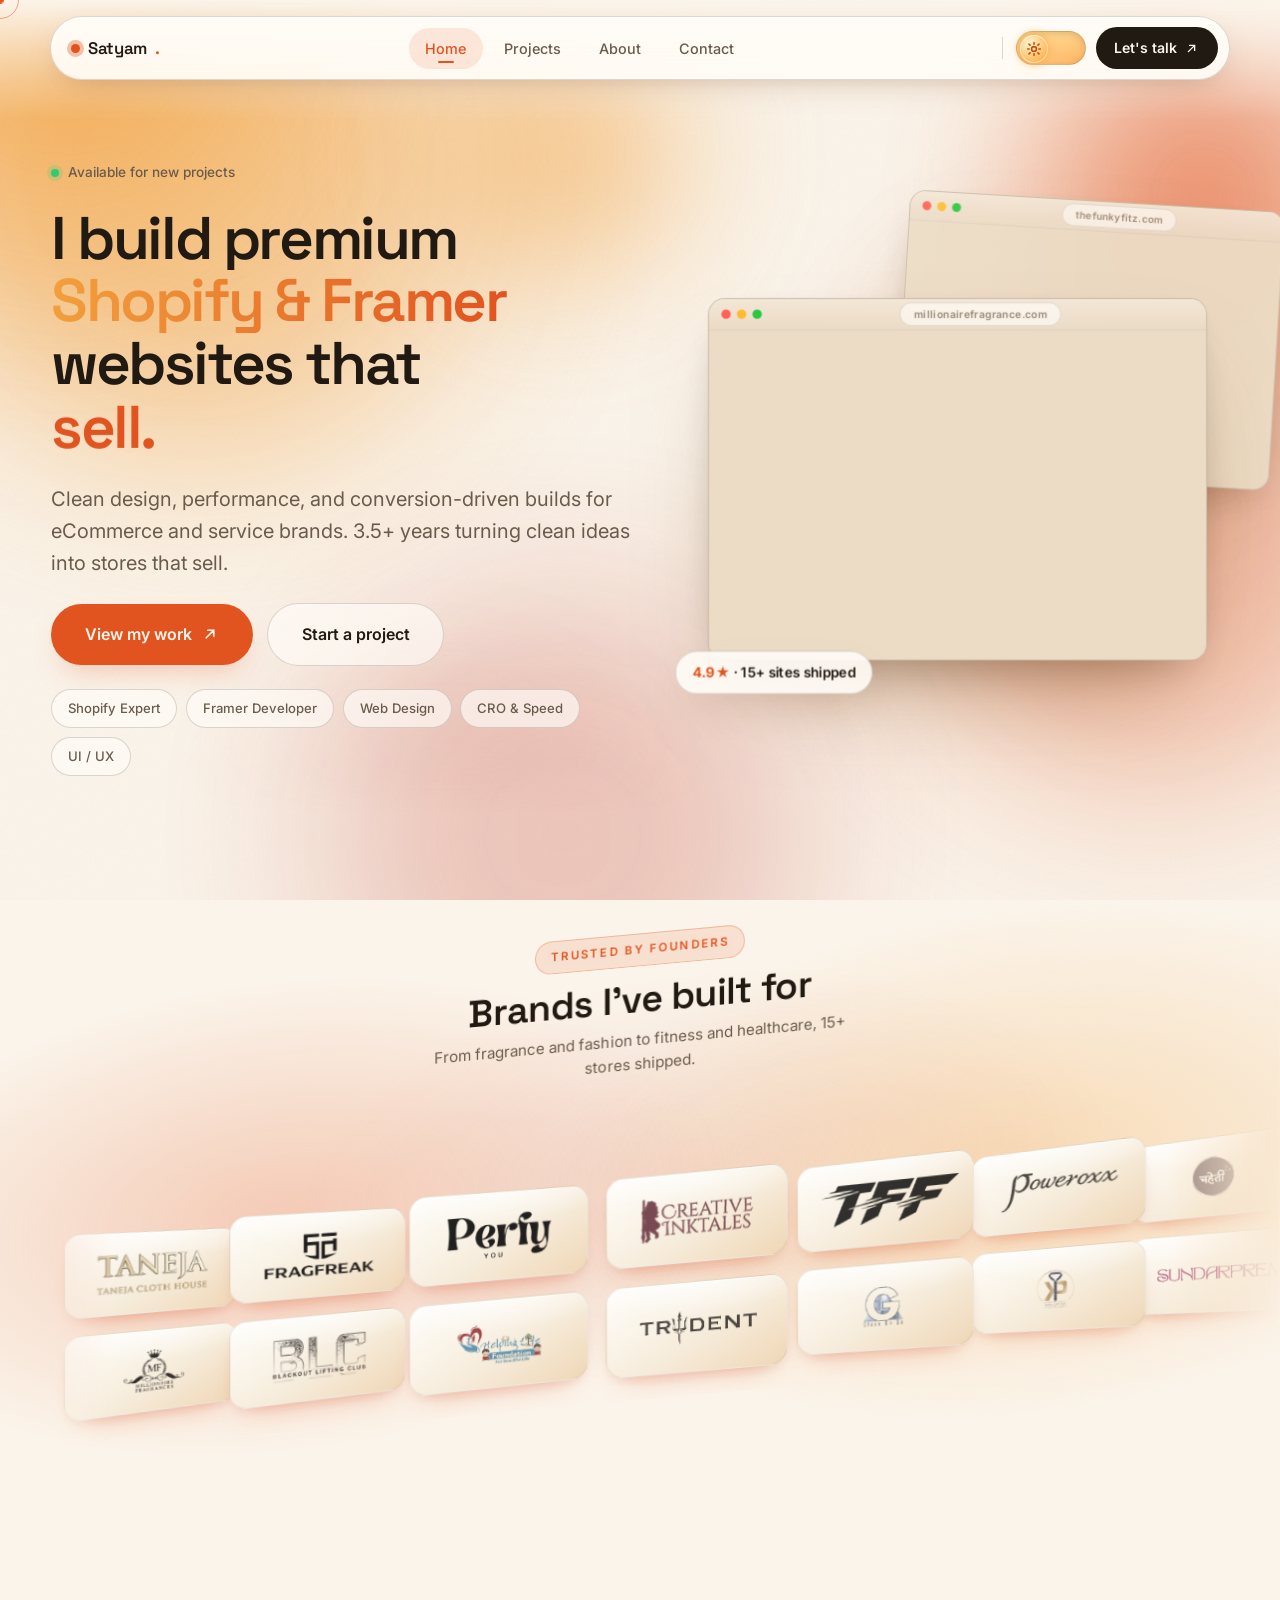
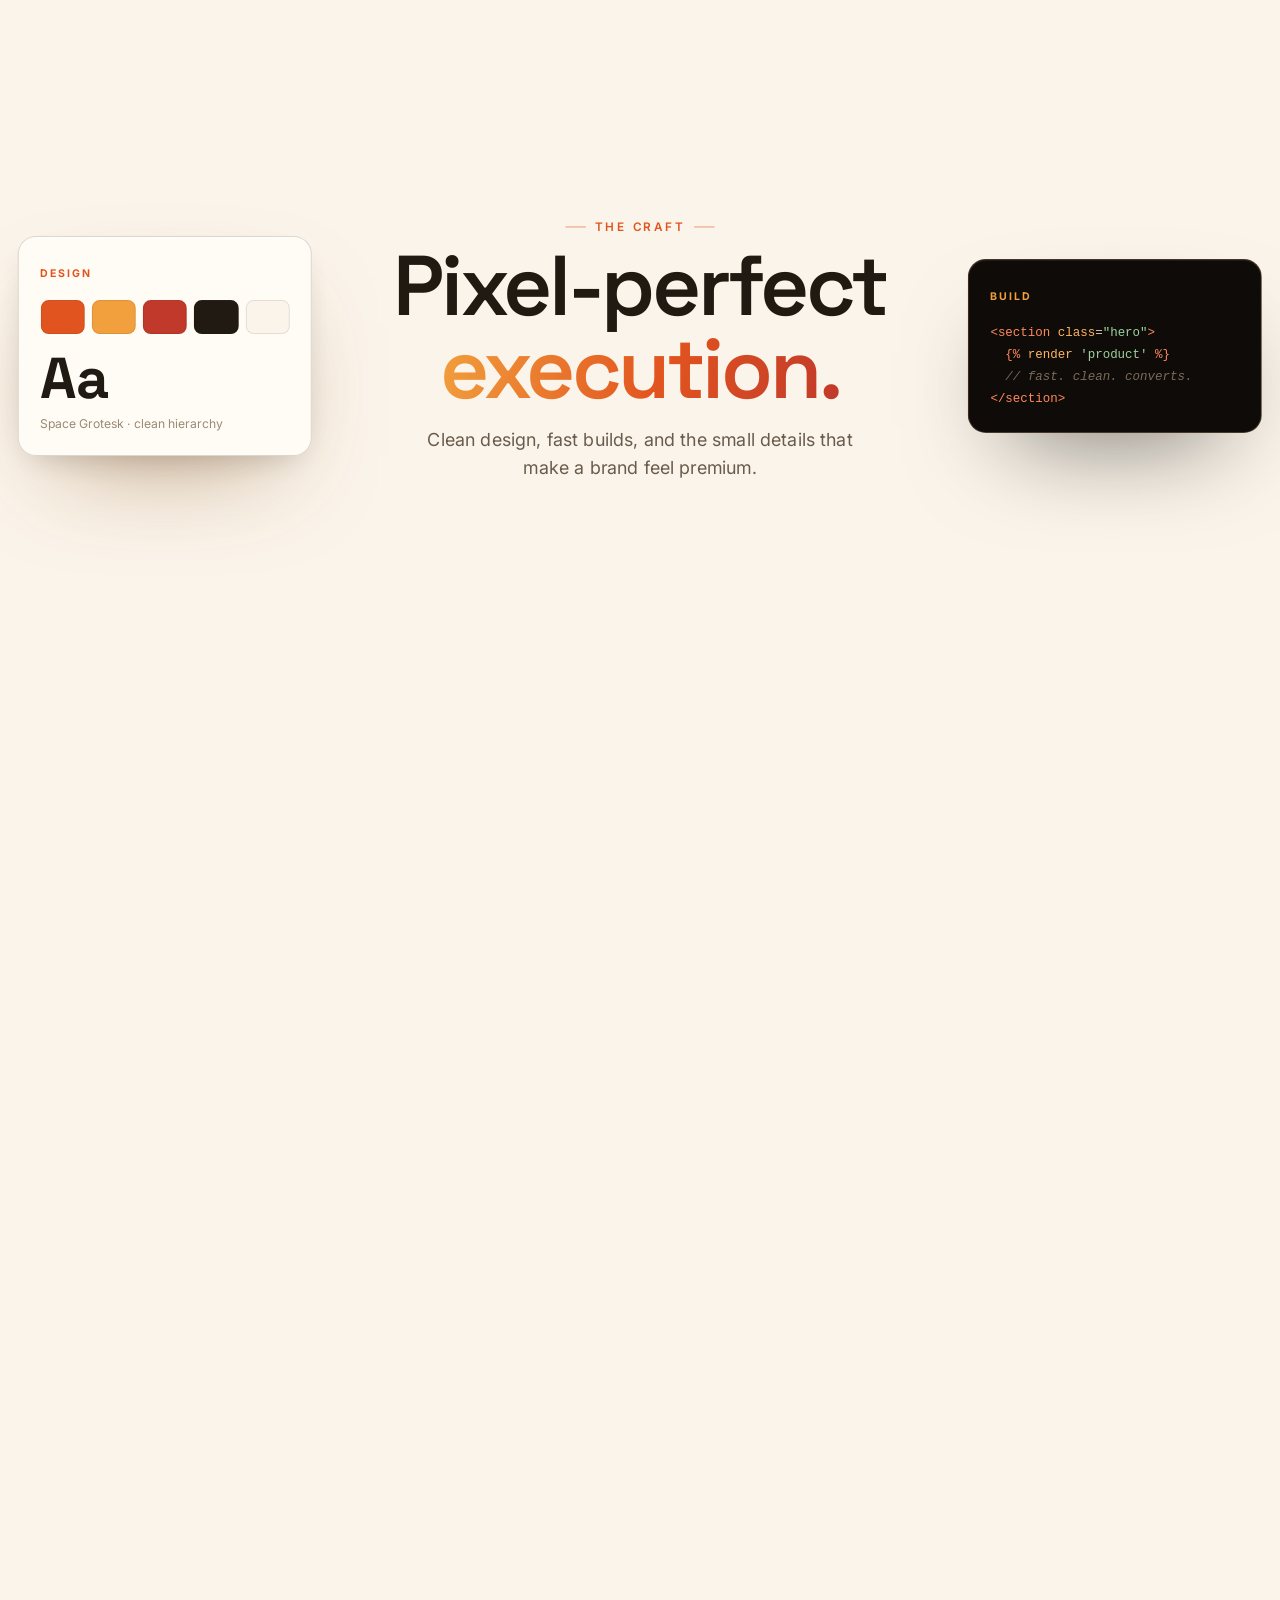
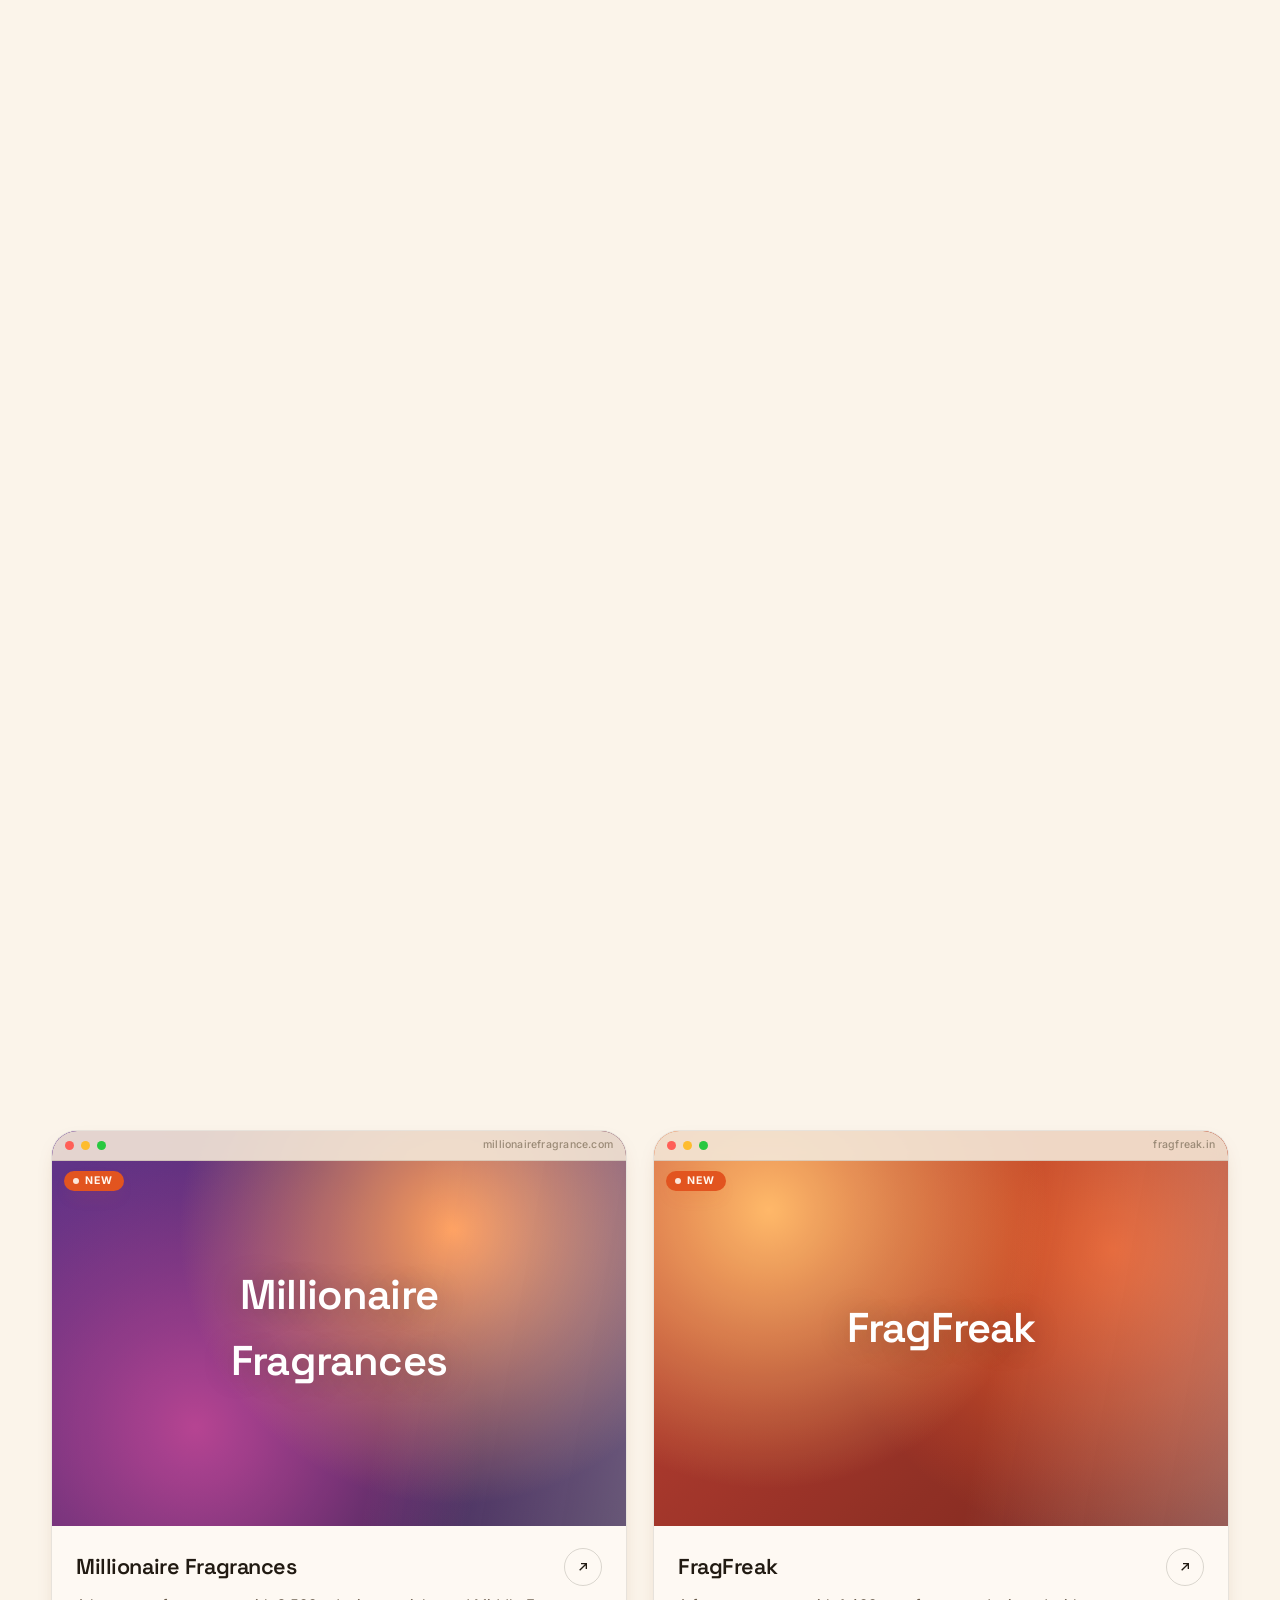
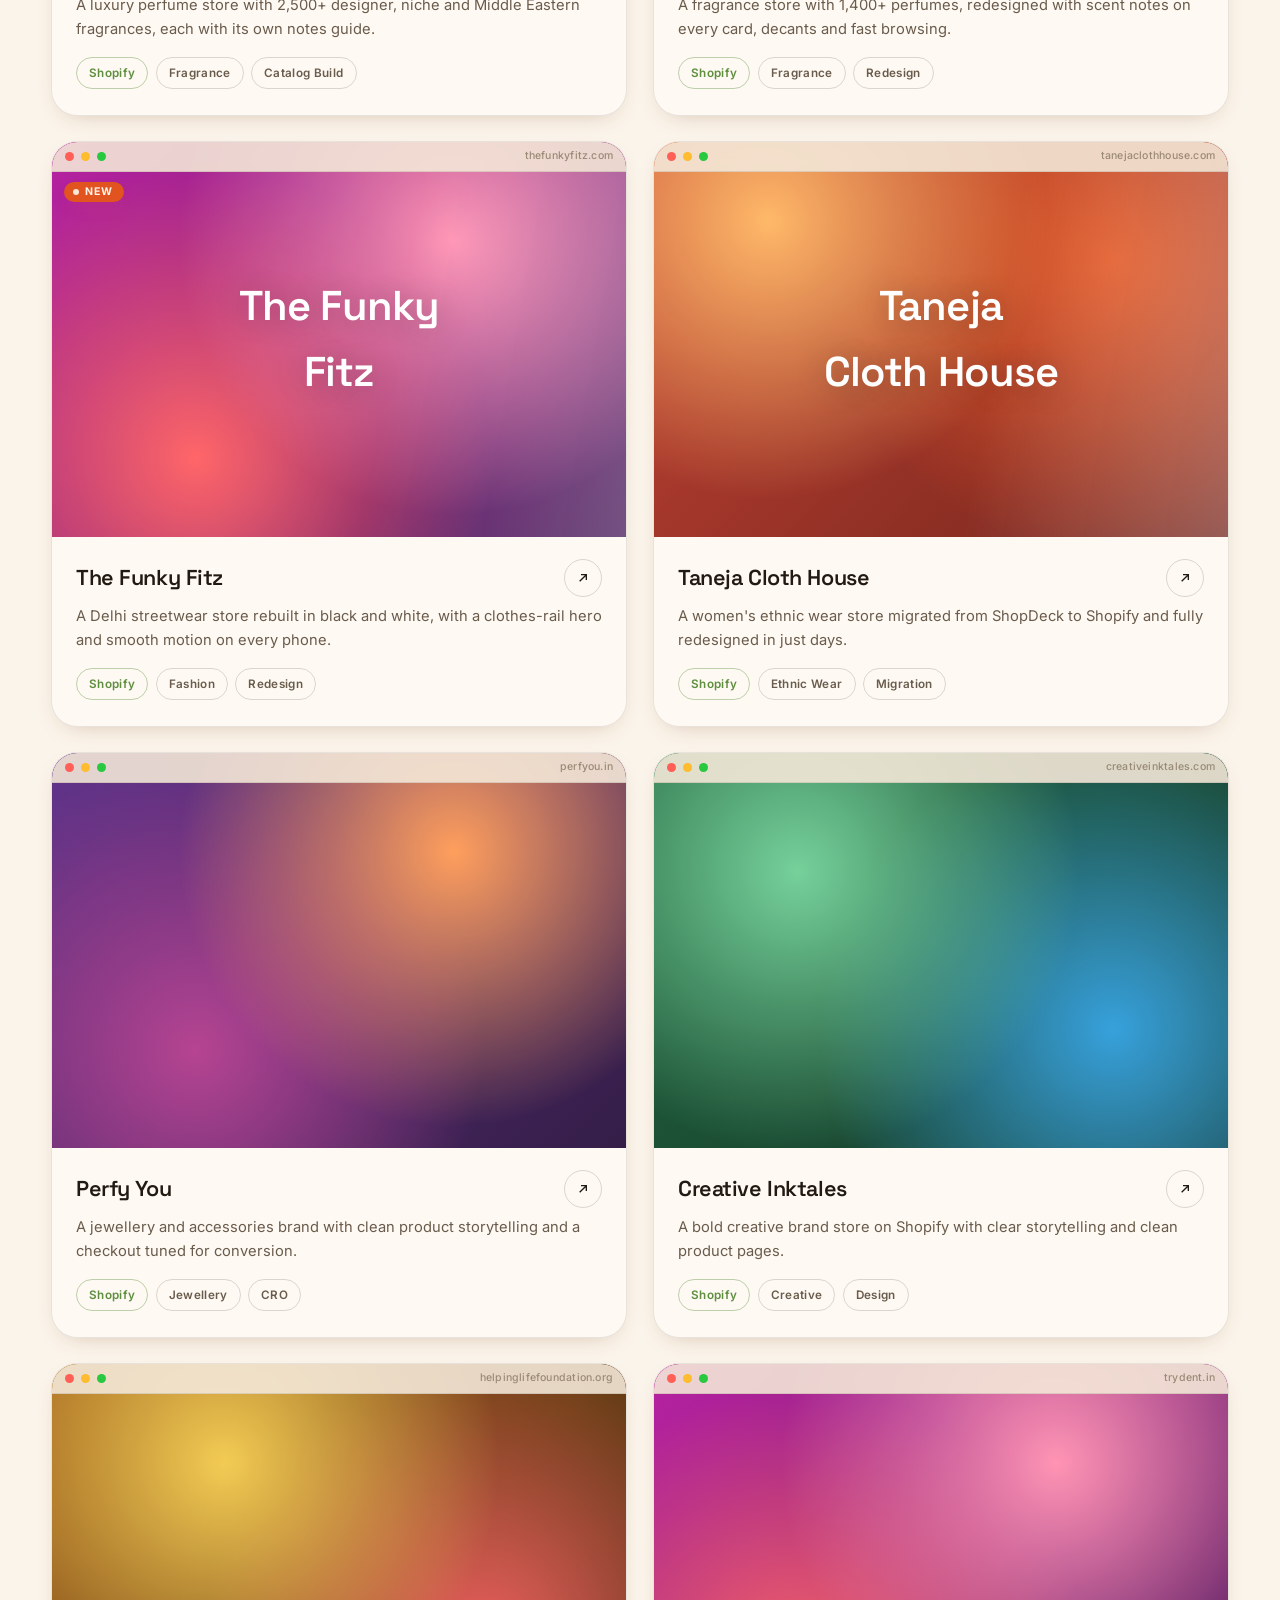
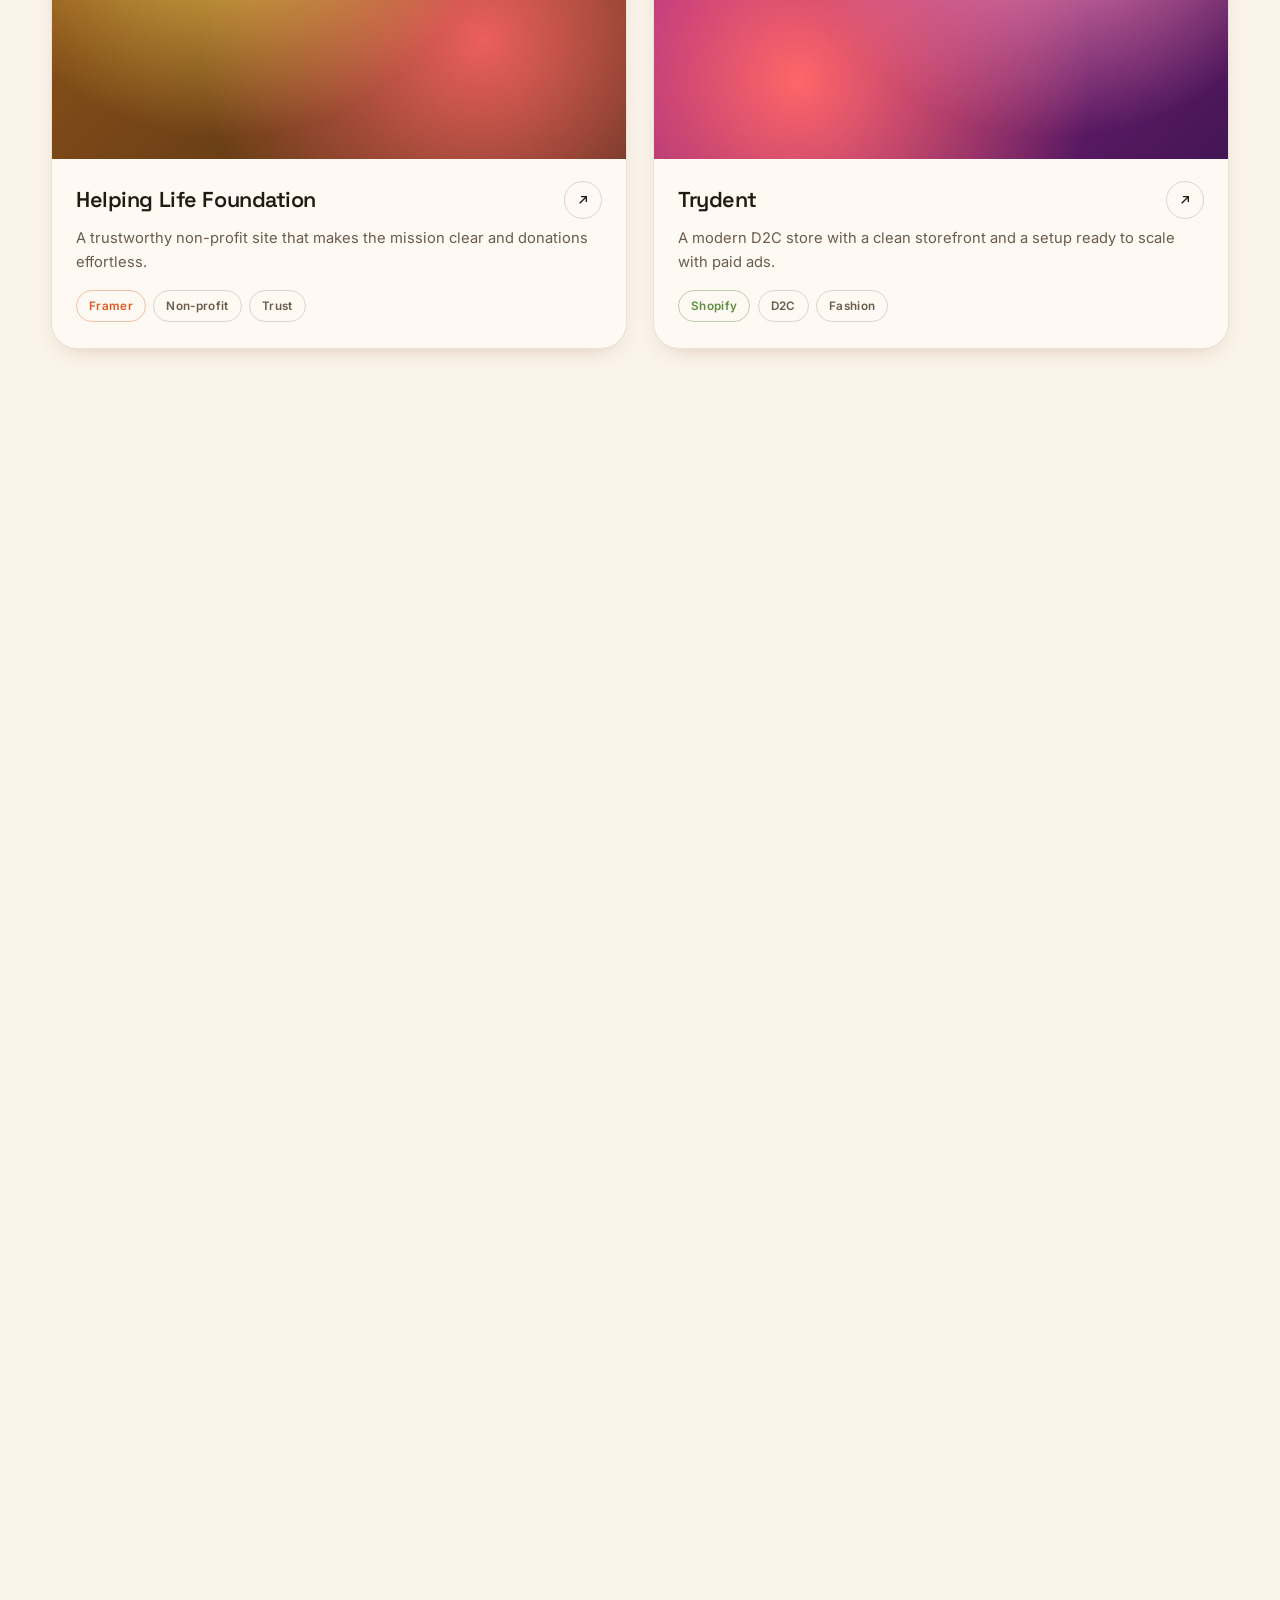
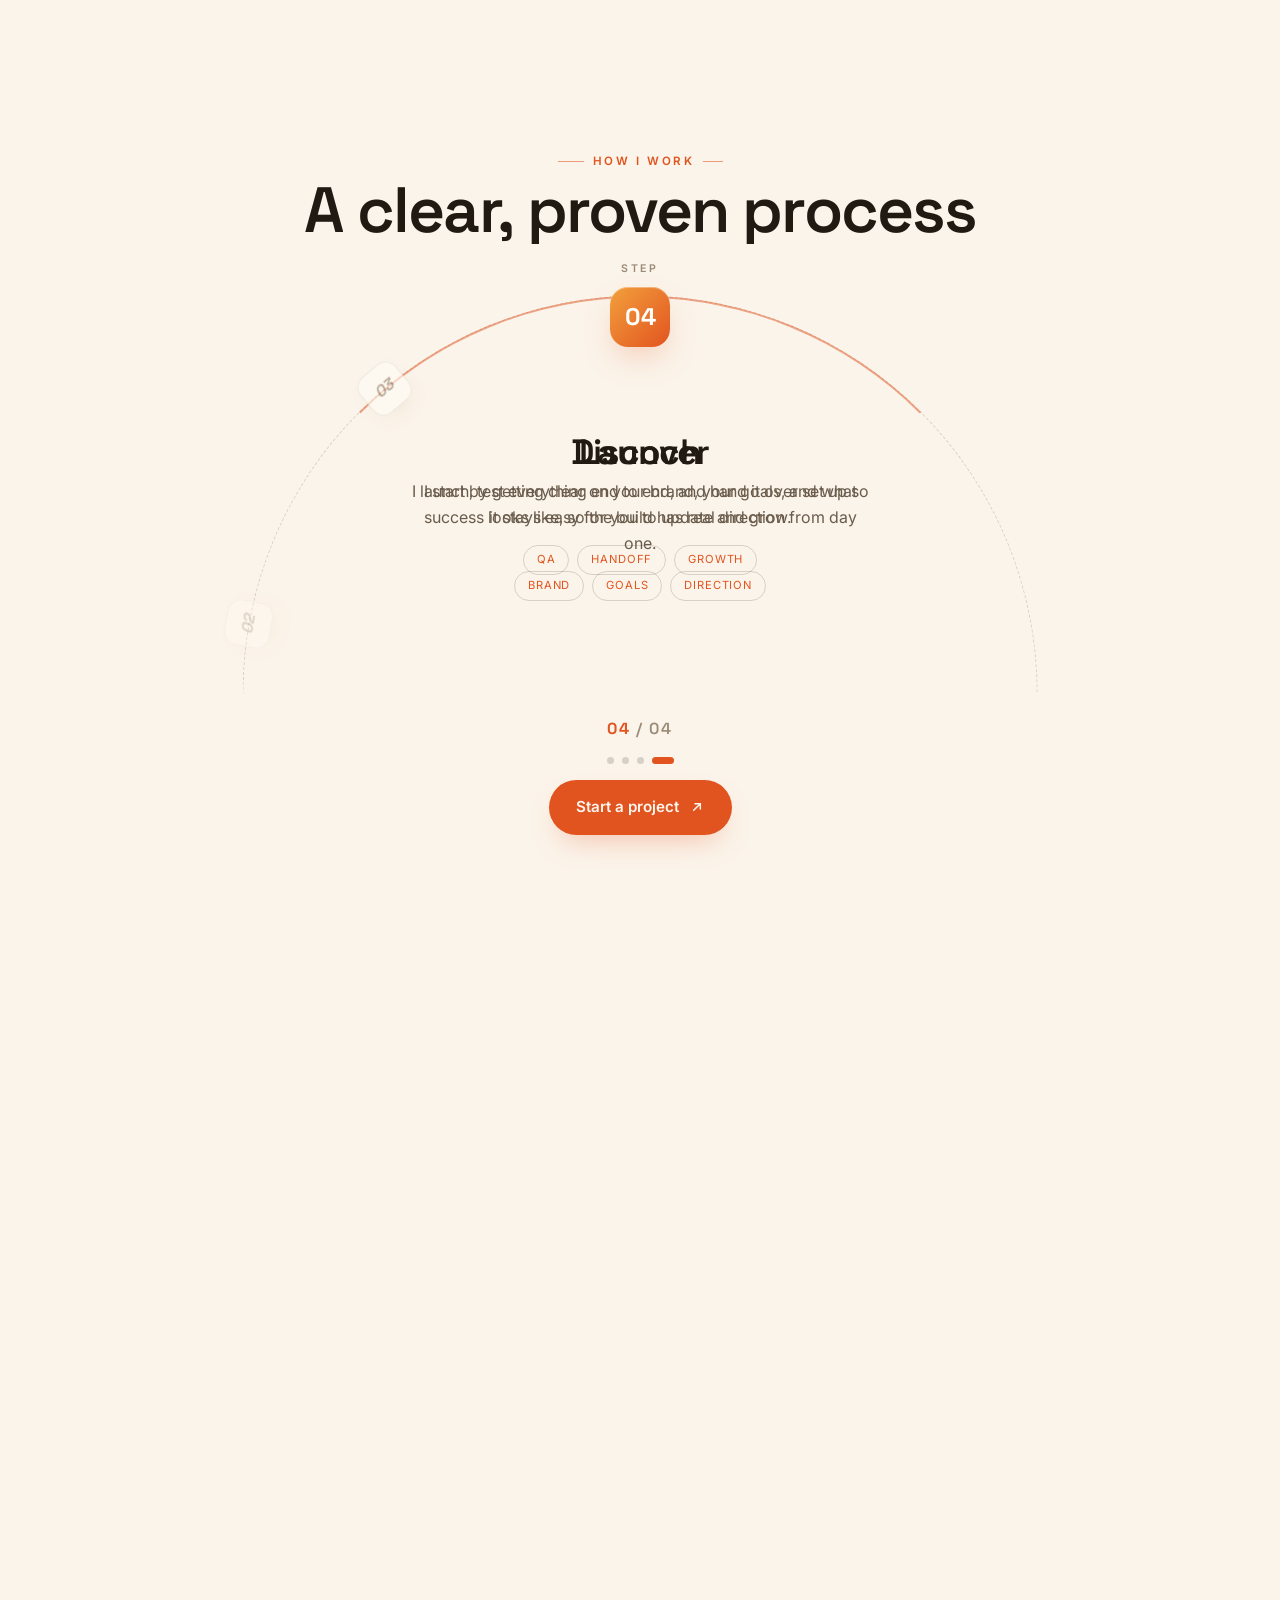
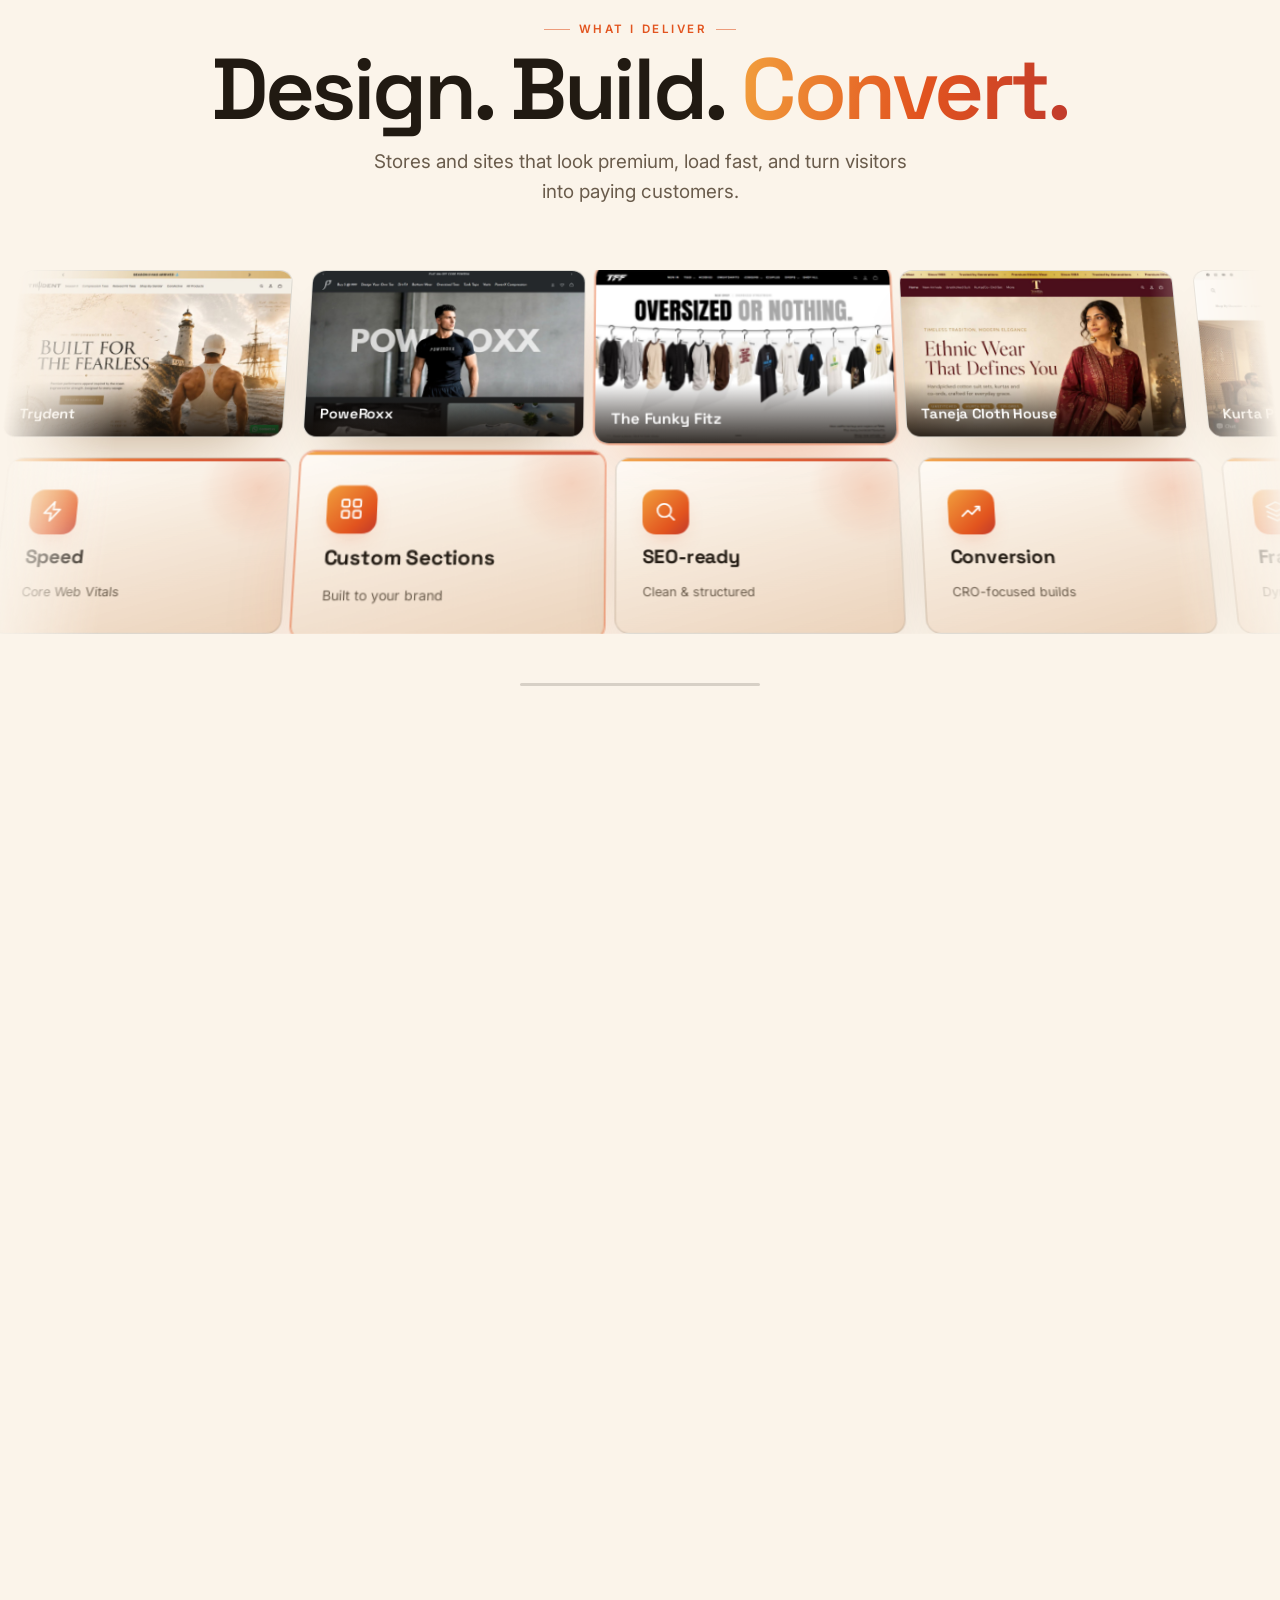
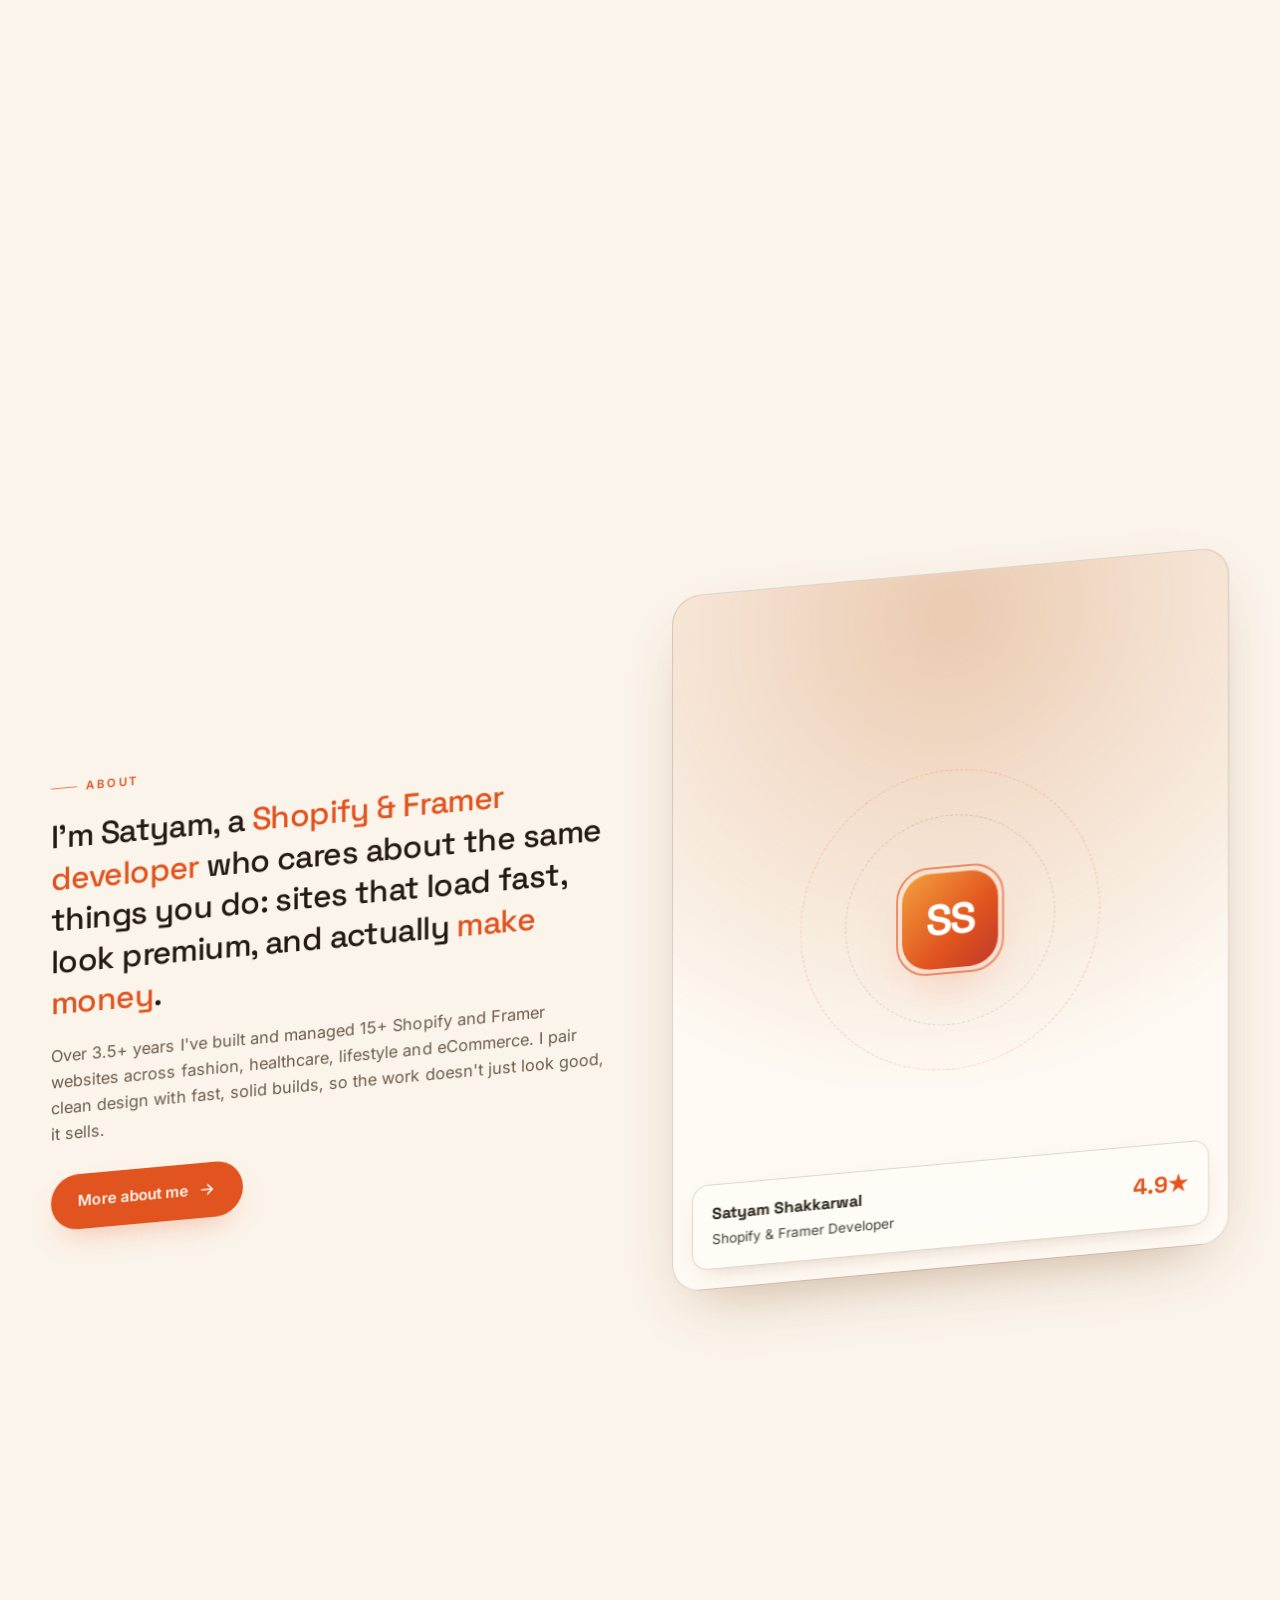
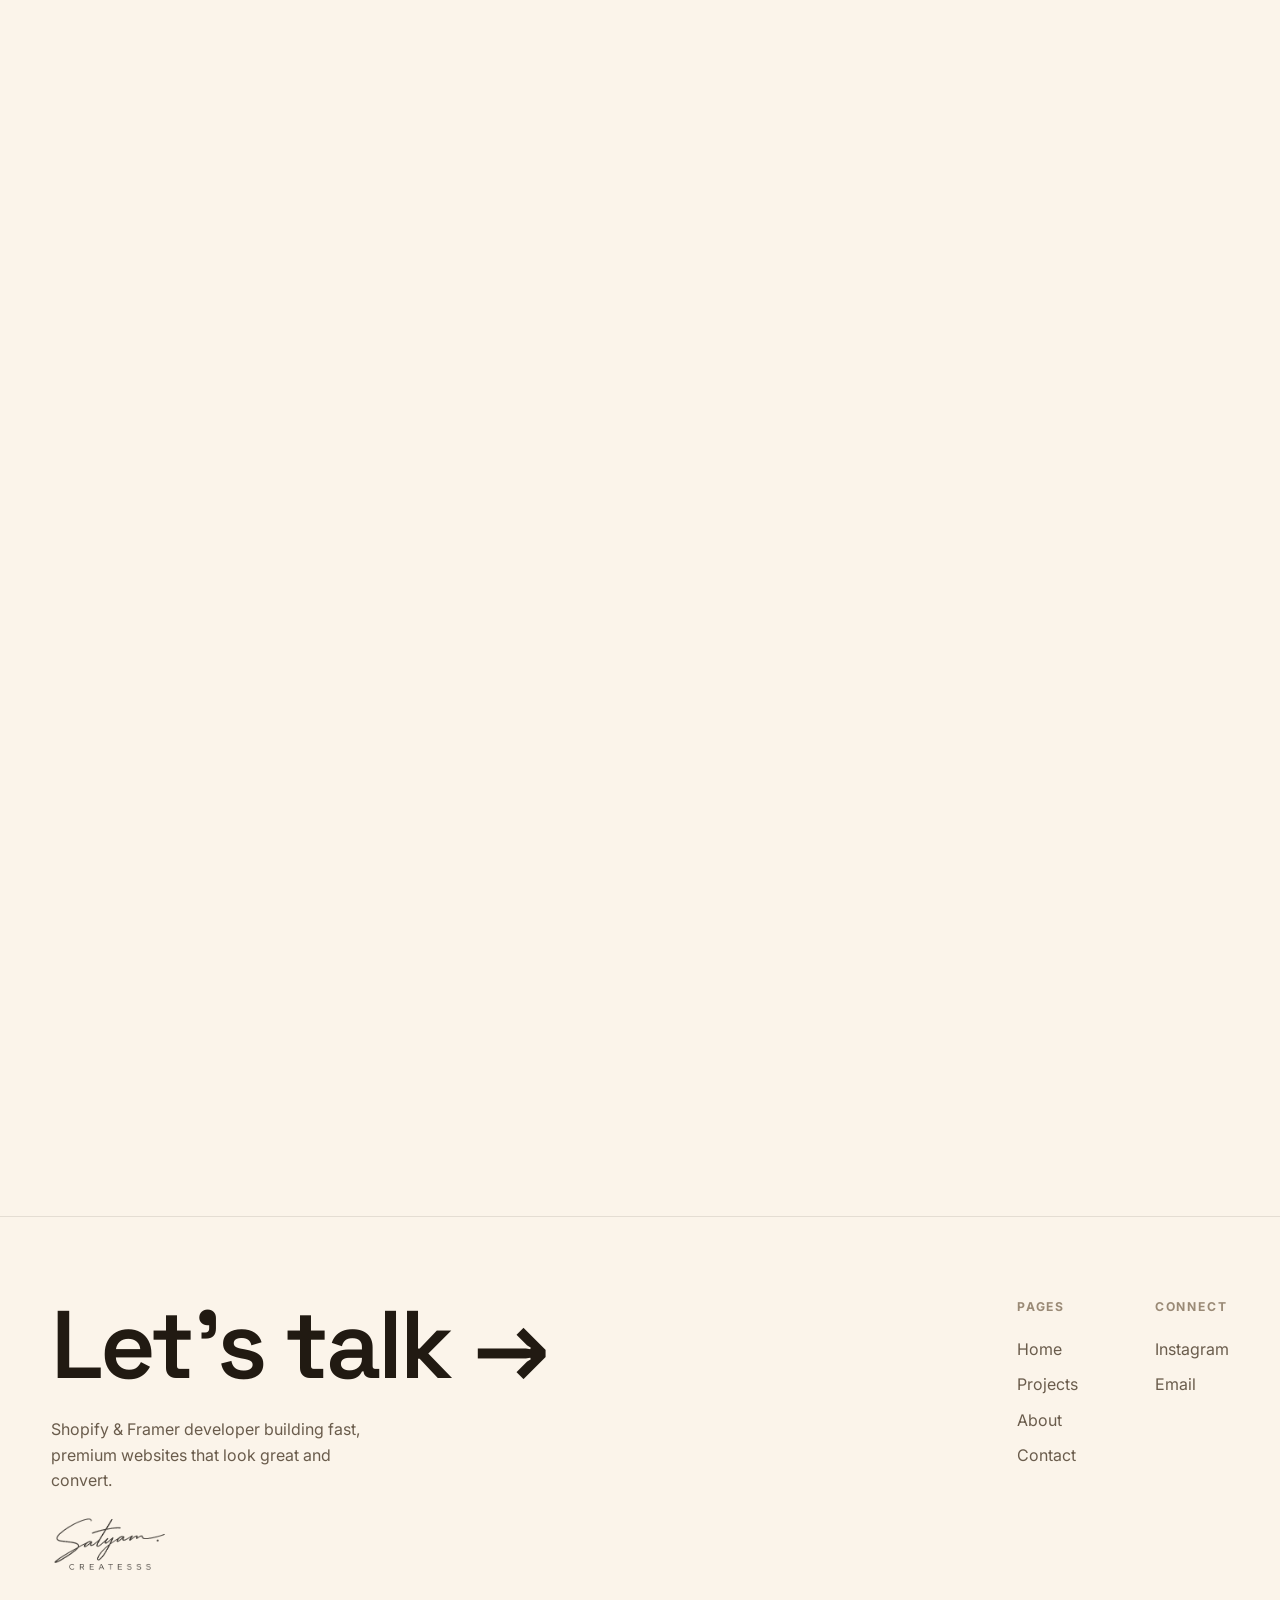
==== commit 35e56169: "Restore the previous portfolio homepage (Satyam prefers it) Brings back the old index.html and sitem" ====
--- a/index.html
+++ b/index.html
@@ -1,94 +1,531 @@
-<!doctype html>
+<!DOCTYPE html>
 <html lang="en" data-theme="light">
 <head>
-<meta charset="utf-8">
-<meta name="viewport" content="width=device-width, initial-scale=1">
-<title>Satyam Shakkarwal · Shopify &amp; Framer Developer in Delhi</title>
-<meta name="description" content="Satyam Shakkarwal designs and builds fast Shopify stores and Framer websites for brands, with SEO and ads that bring customers in. 15+ stores built, 4.9★ rating.">
-<link rel="canonical" href="https://satyamcreatesss.netlify.app/">
-<meta name="theme-color" content="#F6F0E6">
-<meta property="og:type" content="website"><meta property="og:url" content="https://satyamcreatesss.netlify.app/"><meta property="og:title" content="Satyam Shakkarwal · Shopify &amp; Framer Developer in Delhi"><meta property="og:description" content="Satyam Shakkarwal designs and builds fast Shopify stores and Framer websites for brands, with SEO and ads that bring customers in. 15+ stores built, 4.9★ rating."><meta property="og:image" content="https://satyamcreatesss.netlify.app/og-image.jpg">
-<meta name="twitter:card" content="summary_large_image"><meta name="twitter:image" content="https://satyamcreatesss.netlify.app/og-image.jpg">
-<link rel="icon" type="image/svg+xml" href="favicon.svg"><link rel="icon" type="image/png" sizes="32x32" href="favicon-32.png"><link rel="apple-touch-icon" href="apple-touch-icon.png">
-<script>(function(){try{var d=document.documentElement,t=localStorage.getItem("satyam-theme");if(!t)t=matchMedia("(prefers-color-scheme: dark)").matches?"dark":"light";d.setAttribute("data-theme",t)}catch(e){}})();</script>
-<link rel="preconnect" href="https://fonts.googleapis.com"><link rel="preconnect" href="https://fonts.gstatic.com" crossorigin>
-<link rel="stylesheet" href="https://fonts.googleapis.com/css2?family=Bricolage+Grotesque:opsz,wght@12..96,500..800&family=JetBrains+Mono:wght@600;700&family=Caveat:wght@700&display=swap">
-<link rel="stylesheet" href="assets/v2/site.css?v=1">
-<script type="application/ld+json">{"@context": "https://schema.org", "@graph": [{"@type": "Person", "@id": "https://satyamcreatesss.netlify.app/#satyam", "name": "Satyam Shakkarwal", "jobTitle": "Shopify & Framer Developer", "url": "https://satyamcreatesss.netlify.app/", "address": {"@type": "PostalAddress", "addressLocality": "Delhi", "addressCountry": "IN"}, "sameAs": ["https://www.instagram.com/satyam.createss/"], "email": "mailto:sam.createsssss@gmail.com", "knowsAbout": ["Shopify", "Framer", "Technical SEO", "Web design", "Conversion rate optimization", "Google Ads", "Meta Ads"]}, {"@type": "WebSite", "@id": "https://satyamcreatesss.netlify.app/#site", "url": "https://satyamcreatesss.netlify.app/", "name": "Satyam Shakkarwal", "publisher": {"@id": "https://satyamcreatesss.netlify.app/#satyam"}}, {"@type": "ItemList", "name": "Projects", "itemListElement": [{"@type": "ListItem", "position": 1, "item": {"@type": "CreativeWork", "name": "Millionaire Fragrances", "description": "A luxury perfume store on Shopify with 2,500+ designer, niche and Middle Eastern fragrances.", "url": "https://millionairefragrance.com/", "creator": {"@id": "https://satyamcreatesss.netlify.app/#satyam"}, "dateCreated": "2026"}}, {"@type": "ListItem", "position": 2, "item": {"@type": "CreativeWork", "name": "Perfy You", "description": "A modern jewellery and accessories store built on Shopify for a large, premium catalog.", "url": "https://perfyou.in/", "creator": {"@id": "https://satyamcreatesss.netlify.app/#satyam"}, "dateCreated": "2026"}}, {"@type": "ListItem", "position": 3, "item": {"@type": "CreativeWork", "name": "Creative Inktales", "description": "A luxury calligraphy and custom gifting store with deep personalization.", "url": "https://www.creativeinktales.com", "creator": {"@id": "https://satyamcreatesss.netlify.app/#satyam"}, "dateCreated": "2025"}}, {"@type": "ListItem", "position": 4, "item": {"@type": "CreativeWork", "name": "PoweRoxx", "description": "A bold, minimal streetwear store on Shopify for a Gen Z audience.", "url": "https://www.poweroxx.com", "creator": {"@id": "https://satyamcreatesss.netlify.app/#satyam"}, "dateCreated": "2024"}}, {"@type": "ListItem", "position": 5, "item": {"@type": "CreativeWork", "name": "Owners Pride Healthcare", "description": "A healthcare brand site built to feel trustworthy and clear.", "url": "https://www.ownerspridehealthcare.com", "creator": {"@id": "https://satyamcreatesss.netlify.app/#satyam"}, "dateCreated": "2023"}}, {"@type": "ListItem", "position": 6, "item": {"@type": "CreativeWork", "name": "Blackout Lifting Club", "description": "A high-energy supplements and fitness store with a conversion-first product page.", "url": "https://www.blackoutliftingclub.com", "creator": {"@id": "https://satyamcreatesss.netlify.app/#satyam"}, "dateCreated": "2023"}}, {"@type": "ListItem", "position": 7, "item": {"@type": "CreativeWork", "name": "Sundar Prem", "description": "A clean Shopify store built to look good and sell.", "url": "https://www.sundarprem.com", "creator": {"@id": "https://satyamcreatesss.netlify.app/#satyam"}, "dateCreated": "2023"}}, {"@type": "ListItem", "position": 8, "item": {"@type": "CreativeWork", "name": "Trydent", "description": "A modern D2C store with a clean storefront ready to scale.", "url": "https://www.trydent.in", "creator": {"@id": "https://satyamcreatesss.netlify.app/#satyam"}, "dateCreated": "2022"}}, {"@type": "ListItem", "position": 9, "item": {"@type": "CreativeWork", "name": "FragFreak", "description": "A fragrance store with 1,400+ perfumes, redesigned for easy browsing and scent-led shopping.", "url": "https://fragfreak.in/", "creator": {"@id": "https://satyamcreatesss.netlify.app/#satyam"}, "dateCreated": "2026"}}, {"@type": "ListItem", "position": 10, "item": {"@type": "CreativeWork", "name": "The Funky Fitz", "description": "A Delhi streetwear store, rebuilt from scratch in black and white with a clothes-rail hero.", "url": "https://www.thefunkyfitz.com", "creator": {"@id": "https://satyamcreatesss.netlify.app/#satyam"}, "dateCreated": "2026"}}, {"@type": "ListItem", "position": 11, "item": {"@type": "CreativeWork", "name": "Taneja Cloth House", "description": "A women's ethnic wear store migrated from ShopDeck to Shopify and redesigned in days.", "url": "https://tanejaclothhouse.com/", "creator": {"@id": "https://satyamcreatesss.netlify.app/#satyam"}, "dateCreated": "2026"}}, {"@type": "ListItem", "position": 12, "item": {"@type": "CreativeWork", "name": "Kurta Pyjama CA", "description": "Ethnic-wear store ranked #1 on Google in Canada for 'kurta pyjama'.", "url": "https://www.kurtapyjama.ca", "creator": {"@id": "https://satyamcreatesss.netlify.app/#satyam"}, "dateCreated": "2023"}}, {"@type": "ListItem", "position": 13, "item": {"@type": "CreativeWork", "name": "Helping Life Foundation", "description": "An emotional, trustworthy NGO website built on Framer.", "url": "https://helpinglifefoundation.org", "creator": {"@id": "https://satyamcreatesss.netlify.app/#satyam"}, "dateCreated": "2026"}}]}]}</script>
+<meta charset="UTF-8" />
+<meta name="viewport" content="width=device-width, initial-scale=1.0" />
+<link rel="icon" type="image/svg+xml" href="favicon.svg" />
+<link rel="icon" type="image/png" sizes="32x32" href="favicon-32.png" />
+<link rel="icon" type="image/png" sizes="16x16" href="favicon-16.png" />
+<link rel="apple-touch-icon" href="apple-touch-icon.png" />
+<meta name="theme-color" content="#E2541F" />
+<meta property="og:type" content="website" />
+<meta property="og:url" content="https://satyamcreatesss.netlify.app/" />
+<link rel="canonical" href="https://satyamcreatesss.netlify.app/" />
+<meta property="og:title" content="Satyam Shakkarwal · Shopify & Framer Web Developer" />
+<meta property="og:description" content="Premium Shopify stores and Framer websites built for performance, SEO, and conversion. 15+ sites shipped, 4.9★." />
+<meta property="og:image" content="https://satyamcreatesss.netlify.app/og-image.jpg" />
+<meta name="twitter:card" content="summary_large_image" />
+<meta name="twitter:image" content="https://satyamcreatesss.netlify.app/og-image.jpg" />
+<title>Satyam Shakkarwal · Shopify & Framer Web Developer</title>
+<meta name="description" content="Satyam Shakkarwal builds premium Shopify stores and Framer websites focused on clean design, performance, and conversion. 15+ sites shipped, 4.9/5 rating." />
+<link rel="preconnect" href="https://fonts.googleapis.com" />
+<link rel="preconnect" href="https://fonts.gstatic.com" crossorigin />
+<link rel="preload" as="style" href="https://fonts.googleapis.com/css2?family=Space+Grotesk:wght@400;500;600;700&family=Inter:wght@400;500;600&display=swap" onload="this.onload=null;this.rel='stylesheet'" />
+<noscript><link rel="stylesheet" href="https://fonts.googleapis.com/css2?family=Space+Grotesk:wght@400;500;600;700&family=Inter:wght@400;500;600&display=swap" /></noscript>
+<style>@view-transition{navigation:auto}</style>
+<script>(function(){try{var d=document.documentElement,t=localStorage.getItem("satyam-theme");if(!t)t=matchMedia("(prefers-color-scheme: dark)").matches?"dark":"light";d.setAttribute("data-theme",t);if(sessionStorage.getItem("satyam-pre")){d.classList.add("pre-seen");if("onpagereveal" in window)addEventListener("pagereveal",function(e){if(!e.viewTransition)d.classList.add("page-in")});else d.classList.add("page-in")}}catch(e){}})();</script>
+<link rel="stylesheet" href="assets/css/style.css?v=50" />
 </head>
-<body>
-<header class="nav"><div class="nav-in">
-  <a class="brand" href="#top" data-go>satyam<i>.</i></a>
-  <nav class="nav-links" aria-label="Sections"><a href="#doors" data-go>Work</a><a href="#story" data-go>Story</a><a href="#contact" data-go>Contact</a></nav>
-  <div class="nav-r"><span class="clock" id="clock">DELHI <b></b></span><a class="btn solid" href="https://wa.me/917042111804?text=Hi%20Satyam%2C%20I%20saw%20your%20portfolio%20and%20I%27d%20like%20to%20talk%20about%20my%20store." target="_blank" rel="noopener">Let's talk</a></div>
-</div></header>
-
-<main>
-<section class="hero" id="top">
-  <div class="lamp" aria-hidden="false"><span class="wire"></span><span class="shade"></span><span class="bulb"></span><span class="beam"></span>
-    <button class="cord" id="cord" aria-label="Pull the cord to switch light and dark mode"><span class="string"></span><span class="knob"></span><span class="tip">pull me</span></button></div>
+<body class="no-scroll">
+
+<!-- PRELOADER (content built by main.js) -->
+<div class="preloader" data-word="SATYAM"></div>
+
+<!-- BACKDROP -->
+<div class="bg-field" aria-hidden="true">
+  <span class="blob b1"></span><span class="blob b2"></span><span class="blob b3"></span>
+</div>
+<div class="bg-grain" aria-hidden="true"></div>
+<div class="scroll-prog"></div>
+<div class="page-spine" aria-hidden="true"></div>
+<div class="cursor-dot" aria-hidden="true"></div>
+<div class="cursor-ring" aria-hidden="true"></div>
+
+<!-- NAV -->
+<nav class="nav">
+  <div class="nav-inner">
+    <a href="index.html" class="brand"><span class="dot"></span>Satyam<span style="color:var(--accent)">.</span></a>
+    <div class="nav-links">
+      <a href="index.html">Home</a>
+      <a href="projects.html">Projects</a>
+      <a href="about.html">About</a>
+      <a href="contact.html">Contact</a>
+    </div>
+    <div class="nav-right">
+      <button class="theme-switch" data-theme-toggle aria-label="Toggle light and dark theme">
+        <span class="ts-star s1"></span><span class="ts-star s2"></span><span class="ts-star s3"></span>
+        <span class="ts-thumb"><span class="ts-sun"><svg viewBox="0 0 24 24" fill="none" stroke="currentColor" stroke-width="2.4" stroke-linecap="round"><circle cx="12" cy="12" r="3.6"/><path d="M12 2.5v2.2M12 19.3v2.2M4.6 4.6l1.5 1.5M17.9 17.9l1.5 1.5M2.5 12h2.2M19.3 12h2.2M6.1 17.9l-1.5 1.5M19.4 4.6l-1.5 1.5"/></svg></span></span>
+      </button>
+      <a href="contact.html" class="nav-cta" data-magnetic="0.25">Let's talk
+        <svg viewBox="0 0 24 24" fill="none" stroke="currentColor" stroke-width="2.2" stroke-linecap="round" style="width:15px;height:15px"><path d="M7 17L17 7M9 7h8v8"/></svg>
+      </a>
+      <button class="burger" aria-label="Menu"><span></span><span></span><span></span></button>
+    </div>
+  </div>
+</nav>
+
+<!-- MOBILE MENU -->
+<div class="mobile-menu">
+  <div class="mm-inner">
+    <span class="mm-eyebrow">Navigate</span>
+    <nav class="mm-links">
+      <a href="index.html"><span class="mm-i">01</span> Home <span class="mm-ar"><svg viewBox="0 0 24 24" fill="none" stroke="currentColor" stroke-width="2" stroke-linecap="round"><path d="M5 12h14M13 6l6 6-6 6"/></svg></span></a>
+      <a href="projects.html"><span class="mm-i">02</span> Projects <span class="mm-ar"><svg viewBox="0 0 24 24" fill="none" stroke="currentColor" stroke-width="2" stroke-linecap="round"><path d="M5 12h14M13 6l6 6-6 6"/></svg></span></a>
+      <a href="about.html"><span class="mm-i">03</span> About <span class="mm-ar"><svg viewBox="0 0 24 24" fill="none" stroke="currentColor" stroke-width="2" stroke-linecap="round"><path d="M5 12h14M13 6l6 6-6 6"/></svg></span></a>
+      <a href="contact.html"><span class="mm-i">04</span> Contact <span class="mm-ar"><svg viewBox="0 0 24 24" fill="none" stroke="currentColor" stroke-width="2" stroke-linecap="round"><path d="M5 12h14M13 6l6 6-6 6"/></svg></span></a>
+    </nav>
+    <div class="mm-foot">
+      <a href="https://wa.me/917042111804" target="_blank" rel="noopener" class="mm-cta"><svg viewBox="0 0 24 24" fill="currentColor"><path d="M12.04 2C6.58 2 2.13 6.45 2.13 11.9c0 1.76.46 3.45 1.32 4.95L2 22l5.3-1.39a9.9 9.9 0 0 0 4.73 1.2h.01c5.46 0 9.91-4.45 9.91-9.9C21.95 6.45 17.5 2 12.04 2zm4.56 11.97c-.25-.12-1.47-.72-1.69-.81-.23-.08-.39-.12-.56.13-.16.25-.64.81-.79.97-.14.17-.29.19-.54.06-.25-.12-1.05-.39-1.99-1.23-.74-.66-1.23-1.47-1.38-1.72-.14-.25-.01-.38.11-.51.11-.11.25-.29.37-.43.13-.14.17-.25.25-.41.08-.17.04-.31-.02-.43-.06-.12-.56-1.34-.76-1.84-.2-.48-.4-.42-.56-.43h-.48c-.17 0-.43.06-.66.31-.22.25-.86.85-.86 2.07 0 1.22.89 2.4 1.01 2.56.12.17 1.75 2.67 4.25 3.74.59.26 1.05.41 1.41.52.59.19 1.13.16 1.56.1.48-.07 1.47-.6 1.68-1.18.21-.58.21-1.07.14-1.18-.06-.1-.22-.16-.47-.28z"/></svg> Chat on WhatsApp</a>
+      <div class="mm-social">
+        <a href="https://www.instagram.com/satyam.createss/" target="_blank" rel="noopener">Instagram</a>
+        <a href="mailto:sam.createsssss@gmail.com">Email</a>
+      </div>
+    </div>
+  </div>
+</div>
+
+<!-- HERO -->
+<header class="hero">
+  <div class="hero-scene" aria-hidden="true">
+    <span class="liq liq1"></span><span class="liq liq2"></span><span class="liq liq3"></span><span class="liq liq4"></span>
+  </div>
+  <div class="hero-spot" aria-hidden="true"></div>
+  <div class="hero-sweep" aria-hidden="true"></div>
   <div class="wrap hero-grid">
+    <div class="hero-copy">
+      <div class="avail" data-animate="fade-up"><span class="live"></span> Available for new projects</div>
+      <h1>
+        <span class="line"><span data-animate="fade-up">I build premium</span></span>
+        <span class="line"><span class="grad" data-animate="fade-up" data-delay="1">Shopify &amp; Framer</span></span>
+        <span class="line"><span data-animate="fade-up" data-delay="2">websites that <span class="rot"><b>convert.</b><b>sell.</b><b>scale.</b><b>rank.</b></span></span></span>
+      </h1>
+      <p class="hero-sub" data-animate="fade-up" data-delay="3">
+        Clean design, performance, and conversion-driven builds for eCommerce and service brands.
+        3.5+ years turning clean ideas into stores that sell.
+      </p>
+      <div class="hero-cta" data-animate="fade-up" data-delay="4">
+        <a href="projects.html" class="btn btn-primary btn-lg" data-magnetic="0.3">View my work
+          <svg viewBox="0 0 24 24" fill="none" stroke="currentColor" stroke-width="2.2" stroke-linecap="round"><path d="M7 17L17 7M9 7h8v8"/></svg>
+        </a>
+        <a href="contact.html" class="btn btn-ghost btn-lg" data-magnetic="0.3">Start a project</a>
+      </div>
+      <div class="hero-tags" data-animate="fade-up" data-delay="5">
+        <span class="chip">Shopify Expert</span>
+        <span class="chip">Framer Developer</span>
+        <span class="chip">Web Design</span>
+        <span class="chip">CRO &amp; Speed</span>
+        <span class="chip">UI / UX</span>
+      </div>
+    </div>
+    <div class="hero-show" aria-hidden="true">
+      <div class="hs-stage">
+        <figure class="hs-card hs-back"><span class="hs-bar"><i></i><i></i><i></i><span class="hs-url">thefunkyfitz.com</span></span><div class="hs-screen"><img src="assets/img/projects/the-funky-fitz-hero.jpg" alt="The Funky Fitz streetwear store built on Shopify" loading="eager" decoding="async"></div></figure>
+        <figure class="hs-card hs-front"><span class="hs-bar"><i></i><i></i><i></i><span class="hs-url">millionairefragrance.com</span></span><div class="hs-screen"><img src="assets/img/projects/millionaire-fragrances-hero.jpg" alt="Millionaire Fragrances luxury perfume store built on Shopify" loading="eager" decoding="async"></div></figure>
+        <span class="hs-badge"><b>4.9&#9733;</b> &middot; 15+ sites shipped</span>
+      </div>
+    </div>
+  </div>
+</header>
+
+<!-- TICKER -->
+<section class="logos">
+  <div class="logos-glow" aria-hidden="true"></div>
+  <div class="logos-aurora" aria-hidden="true"><span></span><span></span><span></span></div>
+  <div class="logos-iris" aria-hidden="true"></div>
+  <div class="wrap logos-head">
+    <span class="logos-eyebrow">Trusted by founders</span>
+    <h3 class="logos-title">Brands I've built for</h3>
+    <p class="logos-sub">From fragrance and fashion to fitness and healthcare, 15+ stores shipped.</p>
+  </div>
+  <div class="logos-marquee" aria-hidden="true">
+    <div class="ticker-track logos-track">
+      <span class="logo-cell"><img class="lw" data-src="assets/img/logos/taneja-cloth-house.png" alt="Taneja Cloth House"></span>
+      <span class="logo-cell"><img class="lw inv" data-src="assets/img/logos/fragfreak.png" alt="FragFreak"></span>
+      <span class="logo-cell"><img class="lw inv" data-src="assets/img/logos/perfy-you.png" alt="Perfy You"></span>
+      <span class="logo-cell"><img class="lw" data-src="assets/img/logos/creative-inktales.png" alt="Creative Inktales"></span>
+      <span class="logo-cell"><img class="lw" data-src="assets/img/logos/the-funky-fitz.png" alt="The Funky Fitz"></span>
+      <span class="logo-cell"><img class="lw" data-src="assets/img/logos/poweroxx.png" alt="PoweRoxx"></span>
+      <span class="logo-cell"><img class="lw" data-src="assets/img/logos/chaheti.png" alt="Chaheti"></span>
+      <span class="logo-cell"><img class="lw" data-src="assets/img/logos/light-as-air-sales.png" alt="Light As Air Sales"></span>
+    </div>
+    <div class="ticker-track logos-track rev">
+      <span class="logo-cell"><img class="lw" data-src="assets/img/logos/millionaire-fragrances.png" alt="Millionaire Fragrances"></span>
+      <span class="logo-cell"><img class="lw" data-src="assets/img/logos/blackout-lifting-club.png" alt="Blackout Lifting Club"></span>
+      <span class="logo-cell"><img class="lw" data-src="assets/img/logos/helping-life-foundation.png" alt="Helping Life Foundation"></span>
+      <span class="logo-cell"><img class="lw" data-src="assets/img/logos/trydent.png" alt="Trydent"></span>
+      <span class="logo-cell"><img class="lw" data-src="assets/img/logos/glass-on-go.png" alt="Glass On Go"></span>
+      <span class="logo-cell"><img class="lw" data-src="assets/img/logos/kurta-pyjama-ca.png" alt="Kurta Pyjama CA"></span>
+      <span class="logo-cell"><img class="lw" data-src="assets/img/logos/sundar-prem.png" alt="Sundar Prem"></span>
+      <span class="logo-cell"><img class="lw" data-src="assets/img/logos/owners-pride-healthcare.png" alt="Owner's Pride Healthcare"></span>
+    </div>
+  </div>
+</section>
+
+<!-- CONVERGE CRAFT MOMENT -->
+<section class="cv-sec" id="craft" aria-label="The craft">
+  <div class="cv-pin">
+    <div class="cv-stage">
+      <div class="cv-card cv-l cv-design">
+        <span class="cvc-tag">Design</span>
+        <div class="cvc-pal"><i style="background:#E2541F"></i><i style="background:#F2A03D"></i><i style="background:#C0392B"></i><i style="background:#211A12"></i><i style="background:#FBF4EA"></i></div>
+        <div class="cvc-type">Aa</div>
+        <div class="cvc-meta">Space Grotesk &middot; clean hierarchy</div>
+      </div>
+      <div class="cv-card cv-r cv-build">
+        <span class="cvc-tag">Build</span>
+<pre class="cvc-code"><span class="c1">&lt;section</span> <span class="c2">class</span>=<span class="c3">"hero"</span><span class="c1">&gt;</span>
+  <span class="c1">{%</span> <span class="c2">render</span> <span class="c3">'product'</span> <span class="c1">%}</span>
+  <span class="c4">// fast. clean. converts.</span>
+<span class="c1">&lt;/section&gt;</span></pre>
+      </div>
+      <div class="cv-mid">
+        <span class="eyebrow">The craft</span>
+        <h2>Pixel-perfect<br><span class="grad">execution.</span></h2>
+        <p>Clean design, fast builds, and the small details that make a brand feel premium.</p>
+      </div>
+    </div>
+  </div>
+</section>
+
+<!-- STATS -->
+<section class="section" style="padding-block: clamp(3rem,7vw,5rem)">
+  <div class="wrap">
+    <div class="statx-grid">
+      <div class="statx-card" data-animate="fade-up"><div class="statx-num"><span data-count="15" data-suffix="+">0</span></div><div class="statx-lbl">Websites Built</div></div>
+      <div class="statx-card" data-animate="fade-up" data-delay="1"><div class="statx-num"><span data-count="100" data-suffix="%">0</span></div><div class="statx-lbl">Happy Clients</div></div>
+      <div class="statx-card" data-animate="fade-up" data-delay="2"><div class="statx-num"><span data-count="3.5" data-suffix="+">0</span></div><div class="statx-lbl">Years of Experience</div></div>
+      <div class="statx-card" data-animate="fade-up" data-delay="3"><div class="statx-num statx-word">Modern</div><div class="statx-lbl">Modern Web Experiences</div></div>
+    </div>
+  </div>
+</section>
+
+<!-- FEATURED PROJECTS -->
+<section class="section" id="work">
+  <div class="wrap">
+    <div class="sec-head">
+      <div>
+        <span class="eyebrow" data-animate="fade-up">Selected work</span>
+        <h2 class="reveal-words" data-animate>Projects that perform</h2>
+      </div>
+      <p data-animate="fade-up" data-delay="1">A mix of Shopify stores and Framer sites built for fashion, healthcare, lifestyle and eCommerce brands.</p>
+    </div>
+
+    <div class="proj-grid">
+      <a href="project.html?p=millionaire-fragrances" class="proj-card card3d" data-card3d>
+        <div class="proj-visual"><div class="mesh mesh-b"></div><span class="yr">2026</span><span class="logo">Millionaire<br>Fragrances</span></div>
+        <div class="proj-body">
+          <div class="top"><h3>Millionaire Fragrances</h3><span class="arrow"><svg viewBox="0 0 24 24" fill="none" stroke="currentColor" stroke-width="2" style="width:16px;height:16px"><path d="M7 17L17 7M9 7h8v8"/></svg></span></div>
+          <p>A luxury perfume store with 2,500+ designer, niche and Middle Eastern fragrances, each with its own notes guide.</p>
+          <div class="proj-meta"><span class="tag shopify">Shopify</span><span class="tag">Fragrance</span><span class="tag">Catalog Build</span></div>
+        </div>
+      </a>
+
+      <a href="project.html?p=fragfreak" class="proj-card card3d" data-card3d>
+        <div class="proj-visual"><div class="mesh mesh-a"></div><span class="yr">2026</span><span class="logo">FragFreak</span></div>
+        <div class="proj-body">
+          <div class="top"><h3>FragFreak</h3><span class="arrow"><svg viewBox="0 0 24 24" fill="none" stroke="currentColor" stroke-width="2" style="width:16px;height:16px"><path d="M7 17L17 7M9 7h8v8"/></svg></span></div>
+          <p>A fragrance store with 1,400+ perfumes, redesigned with scent notes on every card, decants and fast browsing.</p>
+          <div class="proj-meta"><span class="tag shopify">Shopify</span><span class="tag">Fragrance</span><span class="tag">Redesign</span></div>
+        </div>
+      </a>
+
+      <a href="project.html?p=the-funky-fitz" class="proj-card card3d" data-card3d>
+        <div class="proj-visual"><div class="mesh mesh-f"></div><span class="yr">2026</span><span class="logo">The Funky<br>Fitz</span></div>
+        <div class="proj-body">
+          <div class="top"><h3>The Funky Fitz</h3><span class="arrow"><svg viewBox="0 0 24 24" fill="none" stroke="currentColor" stroke-width="2" style="width:16px;height:16px"><path d="M7 17L17 7M9 7h8v8"/></svg></span></div>
+          <p>A Delhi streetwear store rebuilt in black and white, with a clothes-rail hero and smooth motion on every phone.</p>
+          <div class="proj-meta"><span class="tag shopify">Shopify</span><span class="tag">Fashion</span><span class="tag">Redesign</span></div>
+        </div>
+      </a>
+
+      <a href="project.html?p=taneja-cloth-house" class="proj-card card3d" data-card3d>
+        <div class="proj-visual"><div class="mesh mesh-a"></div><span class="yr">2026</span><span class="logo">Taneja<br>Cloth House</span></div>
+        <div class="proj-body">
+          <div class="top"><h3>Taneja Cloth House</h3><span class="arrow"><svg viewBox="0 0 24 24" fill="none" stroke="currentColor" stroke-width="2" style="width:16px;height:16px"><path d="M7 17L17 7M9 7h8v8"/></svg></span></div>
+          <p>A women's ethnic wear store migrated from ShopDeck to Shopify and fully redesigned in just days.</p>
+          <div class="proj-meta"><span class="tag shopify">Shopify</span><span class="tag">Ethnic Wear</span><span class="tag">Migration</span></div>
+        </div>
+      </a>
+
+      <a href="project.html?p=perfy-you" class="proj-card card3d" data-card3d>
+        <div class="proj-visual"><div class="mesh mesh-b"></div><span class="yr">2026</span><span class="logo">Perfy You</span></div>
+        <div class="proj-body">
+          <div class="top"><h3>Perfy You</h3><span class="arrow"><svg viewBox="0 0 24 24" fill="none" stroke="currentColor" stroke-width="2" style="width:16px;height:16px"><path d="M7 17L17 7M9 7h8v8"/></svg></span></div>
+          <p>A jewellery and accessories brand with clean product storytelling and a checkout tuned for conversion.</p>
+          <div class="proj-meta"><span class="tag shopify">Shopify</span><span class="tag">Jewellery</span><span class="tag">CRO</span></div>
+        </div>
+      </a>
+
+      <a href="project.html?p=creative-inktales" class="proj-card card3d" data-card3d>
+        <div class="proj-visual"><div class="mesh mesh-c"></div><span class="yr">2025</span><span class="logo">Creative<br>Inktales</span></div>
+        <div class="proj-body">
+          <div class="top"><h3>Creative Inktales</h3><span class="arrow"><svg viewBox="0 0 24 24" fill="none" stroke="currentColor" stroke-width="2" style="width:16px;height:16px"><path d="M7 17L17 7M9 7h8v8"/></svg></span></div>
+          <p>A bold creative brand store on Shopify with clear storytelling and clean product pages.</p>
+          <div class="proj-meta"><span class="tag shopify">Shopify</span><span class="tag">Creative</span><span class="tag">Design</span></div>
+        </div>
+      </a>
+
+      <a href="project.html?p=helping-life-foundation" class="proj-card card3d" data-card3d>
+        <div class="proj-visual"><div class="mesh mesh-d"></div><span class="yr">2026</span><span class="logo">Helping Life<br>Foundation</span></div>
+        <div class="proj-body">
+          <div class="top"><h3>Helping Life Foundation</h3><span class="arrow"><svg viewBox="0 0 24 24" fill="none" stroke="currentColor" stroke-width="2" style="width:16px;height:16px"><path d="M7 17L17 7M9 7h8v8"/></svg></span></div>
+          <p>A trustworthy non-profit site that makes the mission clear and donations effortless.</p>
+          <div class="proj-meta"><span class="tag framer">Framer</span><span class="tag">Non-profit</span><span class="tag">Trust</span></div>
+        </div>
+      </a>
+
+      <a href="project.html?p=trydent" class="proj-card card3d" data-card3d>
+        <div class="proj-visual"><div class="mesh mesh-f"></div><span class="yr">2022</span><span class="logo">Trydent</span></div>
+        <div class="proj-body">
+          <div class="top"><h3>Trydent</h3><span class="arrow"><svg viewBox="0 0 24 24" fill="none" stroke="currentColor" stroke-width="2" style="width:16px;height:16px"><path d="M7 17L17 7M9 7h8v8"/></svg></span></div>
+          <p>A modern D2C store with a clean storefront and a setup ready to scale with paid ads.</p>
+          <div class="proj-meta"><span class="tag shopify">Shopify</span><span class="tag">D2C</span><span class="tag">Fashion</span></div>
+        </div>
+      </a>
+    </div>
+
+    <div style="text-align:center;margin-top:2.6rem" data-animate="fade-up">
+      <a href="projects.html" class="btn btn-ghost btn-lg" data-magnetic="0.3">See all projects
+        <svg viewBox="0 0 24 24" fill="none" stroke="currentColor" stroke-width="2.2" stroke-linecap="round" style="width:16px;height:16px"><path d="M5 12h14M13 6l6 6-6 6"/></svg>
+      </a>
+    </div>
+  </div>
+</section>
+
+<!-- SERVICES -->
+<section class="section" id="services">
+  <div class="wrap">
+    <div class="sec-head">
+      <div>
+        <span class="eyebrow" data-animate="fade-up">What I do</span>
+        <h2 class="reveal-words" data-animate>Services I offer</h2>
+      </div>
+      <p data-animate="fade-up" data-delay="1">From first wireframe to launch, I handle the full build.</p>
+    </div>
+
+    <div class="serv-grid">
+      <div class="serv-card" data-animate="serv">
+        <div class="serv-num">01</div>
+        <div class="serv-ic"><svg viewBox="0 0 24 24" fill="none" stroke="currentColor" stroke-width="1.8" stroke-linecap="round"><path d="M3 9h18M9 21V9"/><rect x="3" y="3" width="18" height="18" rx="2"/></svg></div>
+        <h3>Shopify &amp; Framer Development</h3>
+        <p>Custom, fast-loading stores and sites built to match your brand and convert visitors into customers.</p>
+        <ul><li>Theme customization</li><li>Custom sections</li><li>Framer CMS</li><li>Integrations</li></ul>
+      </div>
+      <div class="serv-card" data-animate="serv">
+        <div class="serv-num">02</div>
+        <div class="serv-ic"><svg viewBox="0 0 24 24" fill="none" stroke="currentColor" stroke-width="1.8" stroke-linecap="round"><path d="M12 2l2.4 7.4H22l-6 4.6 2.3 7.4L12 17l-6.3 4.4L8 14 2 9.4h7.6z"/></svg></div>
+        <h3>UI / UX Design</h3>
+        <p>Clean, modern interfaces with clear hierarchy and motion that guides people to the next step.</p>
+        <ul><li>Wireframes</li><li>Design systems</li><li>Prototyping</li><li>Visual design</li></ul>
+      </div>
+      <div class="serv-card" data-animate="serv">
+        <div class="serv-num">03</div>
+        <div class="serv-ic"><svg viewBox="0 0 24 24" fill="none" stroke="currentColor" stroke-width="1.8" stroke-linecap="round"><circle cx="11" cy="11" r="7"/><path d="M21 21l-4.3-4.3"/></svg></div>
+        <h3>SEO Optimization</h3>
+        <p>On-page and technical SEO so your store is clean, fast, and easy for customers to find.</p>
+        <ul><li>Keyword research</li><li>JSON-LD schema</li><li>Internal linking</li><li>Audits</li></ul>
+      </div>
+      <div class="serv-card" data-animate="serv">
+        <div class="serv-num">04</div>
+        <div class="serv-ic"><svg viewBox="0 0 24 24" fill="none" stroke="currentColor" stroke-width="1.8" stroke-linecap="round"><path d="M13 2L3 14h7l-1 8 10-12h-7z"/></svg></div>
+        <h3>Performance &amp; CRO</h3>
+        <p>Speed, Core Web Vitals, and conversion-rate work so the traffic you earn actually turns into sales.</p>
+        <ul><li>Speed optimization</li><li>Core Web Vitals</li><li>A/B ideas</li><li>Landing pages</li></ul>
+      </div>
+    </div>
+  </div>
+</section>
+
+<!-- PROCESS (rotating dial) -->
+<section class="dial-sec" id="process">
+  <div class="dial-pin">
+    <div class="wrap">
+      <div class="dial-head">
+        <span class="eyebrow" data-animate="fade-up">How I work</span>
+        <h2 class="reveal-words" data-animate>A clear, proven process</h2>
+      </div>
+      <div class="dial" data-steps="4">
+        <div class="dial-arc"></div>
+        <div class="dial-badge"><span class="dlbl">Step</span><b class="dnum">01</b></div>
+        <div class="dial-content">
+          <article class="dial-item is-on" data-i="0">
+            <h3>Discover</h3>
+            <p>I start by getting clear on your brand, your goals, and what success looks like, so the build has real direction from day one.</p>
+            <div class="dial-tags"><span>Brand</span><span>Goals</span><span>Direction</span></div>
+          </article>
+          <article class="dial-item" data-i="1">
+            <h3>Design</h3>
+            <p>I design clean, on-brand layouts with clear hierarchy that guide your visitors straight toward the action that matters.</p>
+            <div class="dial-tags"><span>Layout</span><span>Hierarchy</span><span>UX</span></div>
+          </article>
+          <article class="dial-item" data-i="2">
+            <h3>Build</h3>
+            <p>I build it fast and clean on Shopify or Framer, with speed and a solid structure baked in from the very first section.</p>
+            <div class="dial-tags"><span>Shopify</span><span>Framer</span><span>Speed</span></div>
+          </article>
+          <article class="dial-item" data-i="3">
+            <h3>Launch</h3>
+            <p>I launch, test everything end to end, and hand it over set up so it stays easy for you to update and grow.</p>
+            <div class="dial-tags"><span>QA</span><span>Handoff</span><span>Growth</span></div>
+          </article>
+        </div>
+        <div class="dial-ring">
+          <span class="dial-node" data-i="0"><span>01</span></span>
+          <span class="dial-node" data-i="1"><span>02</span></span>
+          <span class="dial-node" data-i="2"><span>03</span></span>
+          <span class="dial-node" data-i="3"><span>04</span></span>
+        </div>
+      </div>
+      <div class="dial-foot">
+        <span class="dial-count"><b>01</b> <i>/ 04</i></span>
+        <div class="dial-dots"><i class="on"></i><i></i><i></i><i></i></div>
+        <a href="contact.html" class="btn btn-primary" data-magnetic="0.3">Start a project
+          <svg viewBox="0 0 24 24" fill="none" stroke="currentColor" stroke-width="2.2" stroke-linecap="round" style="width:16px;height:16px"><path d="M7 17L17 7M9 7h8v8"/></svg>
+        </a>
+      </div>
+    </div>
+  </div>
+</section>
+
+<!-- WHAT I DELIVER — 3D marquee -->
+<section class="deliver-sec" aria-label="What I deliver">
+  <div class="deliver-pin">
+  <div class="wrap deliver-head">
+    <span class="eyebrow" data-animate="fade-up">What I deliver</span>
+    <h2 data-animate="fade-up" data-delay="1">Design. Build. <span class="grad">Convert.</span></h2>
+    <p data-animate="fade-up" data-delay="2">Stores and sites that look premium, load fast, and turn visitors into paying customers.</p>
+  </div>
+  <div class="deliver-marquee" data-animate="fade-up" data-delay="2" aria-hidden="true">
+    <div class="dm-tilt">
+      <div class="dm-row dm-row1">
+        <a class="dm-card" href="project.html?p=trydent"><img data-src="assets/img/projects/trydent-cf.jpg" alt="Trydent store" decoding="async"><span class="dm-name">Trydent</span></a>
+        <a class="dm-card" href="project.html?p=poweroxx"><img data-src="assets/img/projects/poweroxx-cf.jpg" alt="PoweRoxx store" decoding="async"><span class="dm-name">PoweRoxx</span></a>
+        <a class="dm-card" href="project.html?p=the-funky-fitz"><img data-src="assets/img/projects/the-funky-fitz-cf.jpg" alt="The Funky Fitz store" decoding="async"><span class="dm-name">The Funky Fitz</span></a>
+        <a class="dm-card" href="project.html?p=taneja-cloth-house"><img data-src="assets/img/projects/taneja-cloth-house-cf.jpg" alt="Taneja Cloth House store" decoding="async"><span class="dm-name">Taneja Cloth House</span></a>
+        <a class="dm-card" href="project.html?p=kurta-pyjama-ca"><img data-src="assets/img/projects/kurta-pyjama-ca-cf.jpg" alt="Kurta Pyjama CA store" decoding="async"><span class="dm-name">Kurta Pyjama CA</span></a>
+        <a class="dm-card" href="project.html?p=blackout-lifting-club"><img data-src="assets/img/projects/blackout-lifting-club-cf.jpg" alt="Blackout Lifting Club store" decoding="async"><span class="dm-name">Blackout Lifting Club</span></a>
+      </div>
+      <div class="dm-row dm-row2">
+        <figure class="dm-card dm-cap"><span class="dmc-ic"><svg viewBox="0 0 24 24" fill="none" stroke="currentColor" stroke-width="1.8" stroke-linejoin="round"><path d="M13 2L3 14h7l-1 8 10-12h-7z"/></svg></span><b>Speed</b><small>Core Web Vitals</small></figure>
+        <figure class="dm-card dm-cap"><span class="dmc-ic"><svg viewBox="0 0 24 24" fill="none" stroke="currentColor" stroke-width="1.8"><rect x="3" y="3" width="7" height="7" rx="1.5"/><rect x="14" y="3" width="7" height="7" rx="1.5"/><rect x="3" y="14" width="7" height="7" rx="1.5"/><rect x="14" y="14" width="7" height="7" rx="1.5"/></svg></span><b>Custom Sections</b><small>Built to your brand</small></figure>
+        <figure class="dm-card dm-cap"><span class="dmc-ic"><svg viewBox="0 0 24 24" fill="none" stroke="currentColor" stroke-width="1.8" stroke-linecap="round"><circle cx="11" cy="11" r="7"/><path d="M21 21l-4.3-4.3"/></svg></span><b>SEO-ready</b><small>Clean &amp; structured</small></figure>
+        <figure class="dm-card dm-cap"><span class="dmc-ic"><svg viewBox="0 0 24 24" fill="none" stroke="currentColor" stroke-width="1.8" stroke-linecap="round" stroke-linejoin="round"><path d="M3 17l6-6 4 4 8-8"/><path d="M17 7h4v4"/></svg></span><b>Conversion</b><small>CRO-focused builds</small></figure>
+        <figure class="dm-card dm-cap"><span class="dmc-ic"><svg viewBox="0 0 24 24" fill="none" stroke="currentColor" stroke-width="1.8" stroke-linejoin="round"><path d="M12 2 2 7l10 5 10-5-10-5z"/><path d="M2 17l10 5 10-5M2 12l10 5 10-5"/></svg></span><b>Framer CMS</b><small>Dynamic content</small></figure>
+        <figure class="dm-card dm-cap"><span class="dmc-ic"><svg viewBox="0 0 24 24" fill="none" stroke="currentColor" stroke-width="1.8" stroke-linecap="round" stroke-linejoin="round"><path d="M9 2v5M15 2v5M7 7h10v4a5 5 0 0 1-10 0z"/><path d="M12 16v6"/></svg></span><b>Integrations</b><small>Apps &amp; tools</small></figure>
+        <figure class="dm-card dm-cap"><span class="dmc-ic"><svg viewBox="0 0 24 24" fill="none" stroke="currentColor" stroke-width="1.8" stroke-linejoin="round"><path d="M12 2l2.2 6.8L21 11l-6.8 2.2L12 20l-2.2-6.8L3 11l6.8-2.2z"/></svg></span><b>Clean Design</b><small>Premium feel</small></figure>
+      </div>
+    </div>
+  </div>
+  <div class="dm-progress" aria-hidden="true"><i></i></div>
+  </div>
+</section>
+
+<!-- ABOUT TEASER -->
+<section class="section">
+  <div class="wrap split">
     <div>
-      <span class="avail"><i></i>Available for new projects · Delhi</span>
-      <h1>Hi, I'm Satyam.</h1>
-      <div class="iam">I build <span class="tape"><span class="on">Shopify stores</span><span>Framer websites</span><span>stores that sell</span><span>SEO that ranks</span></span></div>
-      <p class="lead">A Shopify and Framer developer from Dwarka, Delhi. I design and build stores for brands that load fast, look premium and actually make money.</p>
-      <div class="ctas"><a class="btn solid" href="#doors" data-go>Knock on a door ↓</a><a class="btn line" href="https://wa.me/917042111804?text=Hi%20Satyam%2C%20I%20saw%20your%20portfolio%20and%20I%27d%20like%20to%20talk%20about%20my%20store." target="_blank" rel="noopener">Start a project <svg viewBox="0 0 24 24" fill="none" stroke="currentColor" stroke-width="2.2" stroke-linecap="round" stroke-linejoin="round"><path d="M5 12h14M13 6l6 6-6 6"/></svg></a></div>
-      <div class="stats"><div><b>15+</b><span>stores built</span></div><div><b>4.9★</b><span>client rating</span></div><div><b>3.5+</b><span>years</span></div></div>
-    </div>
-    <div class="snaps" aria-label="Three of my latest stores"><figure class="snap"><span class="tag">NEW</span><img src="assets/v2/img/millionaire-fragrances-p.webp" alt="Millionaire Fragrances store on a phone" width="420" height="525" decoding="async"><figcaption>millionaire ✦ 2026</figcaption></figure><figure class="snap"><span class="tag">NEW</span><img src="assets/v2/img/fragfreak-p.webp" alt="FragFreak store on a phone" width="420" height="525" fetchpriority="high" decoding="async"><figcaption>fragfreak ✦ 2026</figcaption></figure><figure class="snap"><span class="tag">NEW</span><img src="assets/v2/img/the-funky-fitz-p.webp" alt="The Funky Fitz store on a phone" width="420" height="525" decoding="async"><figcaption>funky fitz ✦ 2026</figcaption></figure></div>
-  </div>
-  <div class="scroll-cue"><i></i>scroll</div>
-</section>
-
-<section class="brands" aria-label="Brands I've built for"><p class="eyebrow lbl" style="display:flex;justify-content:center">brands I've built for</p><div class="row"><div class="logo"><img src="assets/img/logos/millionaire-fragrances.png" alt="Millionaire Fragrances" loading="lazy" decoding="async" width="108" height="36" class=""></div><div class="logo"><img src="assets/img/logos/fragfreak.png" alt="FragFreak" loading="lazy" decoding="async" width="108" height="36" class="inv"></div><div class="logo"><img src="assets/img/logos/the-funky-fitz.png" alt="The Funky Fitz" loading="lazy" decoding="async" width="108" height="36" class=""></div><div class="logo"><img src="assets/img/logos/taneja-cloth-house.png" alt="Taneja Cloth House" loading="lazy" decoding="async" width="108" height="36" class=""></div><div class="logo"><img src="assets/img/logos/perfy-you.png" alt="Perfy You" loading="lazy" decoding="async" width="108" height="36" class="inv"></div><div class="logo"><img src="assets/img/logos/creative-inktales.png" alt="Creative Inktales" loading="lazy" decoding="async" width="108" height="36" class=""></div><div class="logo"><img src="assets/img/logos/helping-life-foundation.png" alt="Helping Life Foundation" loading="lazy" decoding="async" width="108" height="36" class=""></div><div class="logo"><img src="assets/img/logos/poweroxx.png" alt="PoweRoxx" loading="lazy" decoding="async" width="108" height="36" class=""></div><div class="logo"><img src="assets/img/logos/kurta-pyjama-ca.png" alt="Kurta Pyjama CA" loading="lazy" decoding="async" width="108" height="36" class=""></div><div class="logo"><img src="assets/img/logos/sundar-prem.png" alt="Sundar Prem" loading="lazy" decoding="async" width="108" height="36" class=""></div><div class="logo"><img src="assets/img/logos/owners-pride-healthcare.png" alt="Owner&#x27;s Pride Healthcare" loading="lazy" decoding="async" width="108" height="36" class=""></div><div class="logo"><img src="assets/img/logos/blackout-lifting-club.png" alt="Blackout Lifting Club" loading="lazy" decoding="async" width="108" height="36" class=""></div><div class="logo"><img src="assets/img/logos/trydent.png" alt="Trydent" loading="lazy" decoding="async" width="108" height="36" class=""></div><div class="logo"><img src="assets/img/logos/chaheti.png" alt="Chaheti" loading="lazy" decoding="async" width="108" height="36" class=""></div><div class="logo"><img src="assets/img/logos/glass-on-go.png" alt="Glass On Go" loading="lazy" decoding="async" width="108" height="36" class=""></div><div class="logo"><img src="assets/img/logos/light-as-air-sales.png" alt="Light As Air Sales" loading="lazy" decoding="async" width="108" height="36" class=""></div><div class="logo"><img src="assets/img/logos/millionaire-fragrances.png" aria-hidden="true" alt="Millionaire Fragrances" loading="lazy" decoding="async" width="108" height="36" class=""></div><div class="logo"><img src="assets/img/logos/fragfreak.png" aria-hidden="true" alt="FragFreak" loading="lazy" decoding="async" width="108" height="36" class="inv"></div><div class="logo"><img src="assets/img/logos/the-funky-fitz.png" aria-hidden="true" alt="The Funky Fitz" loading="lazy" decoding="async" width="108" height="36" class=""></div><div class="logo"><img src="assets/img/logos/taneja-cloth-house.png" aria-hidden="true" alt="Taneja Cloth House" loading="lazy" decoding="async" width="108" height="36" class=""></div><div class="logo"><img src="assets/img/logos/perfy-you.png" aria-hidden="true" alt="Perfy You" loading="lazy" decoding="async" width="108" height="36" class="inv"></div><div class="logo"><img src="assets/img/logos/creative-inktales.png" aria-hidden="true" alt="Creative Inktales" loading="lazy" decoding="async" width="108" height="36" class=""></div><div class="logo"><img src="assets/img/logos/helping-life-foundation.png" aria-hidden="true" alt="Helping Life Foundation" loading="lazy" decoding="async" width="108" height="36" class=""></div><div class="logo"><img src="assets/img/logos/poweroxx.png" aria-hidden="true" alt="PoweRoxx" loading="lazy" decoding="async" width="108" height="36" class=""></div><div class="logo"><img src="assets/img/logos/kurta-pyjama-ca.png" aria-hidden="true" alt="Kurta Pyjama CA" loading="lazy" decoding="async" width="108" height="36" class=""></div><div class="logo"><img src="assets/img/logos/sundar-prem.png" aria-hidden="true" alt="Sundar Prem" loading="lazy" decoding="async" width="108" height="36" class=""></div><div class="logo"><img src="assets/img/logos/owners-pride-healthcare.png" aria-hidden="true" alt="Owner&#x27;s Pride Healthcare" loading="lazy" decoding="async" width="108" height="36" class=""></div><div class="logo"><img src="assets/img/logos/blackout-lifting-club.png" aria-hidden="true" alt="Blackout Lifting Club" loading="lazy" decoding="async" width="108" height="36" class=""></div><div class="logo"><img src="assets/img/logos/trydent.png" aria-hidden="true" alt="Trydent" loading="lazy" decoding="async" width="108" height="36" class=""></div><div class="logo"><img src="assets/img/logos/chaheti.png" aria-hidden="true" alt="Chaheti" loading="lazy" decoding="async" width="108" height="36" class=""></div><div class="logo"><img src="assets/img/logos/glass-on-go.png" aria-hidden="true" alt="Glass On Go" loading="lazy" decoding="async" width="108" height="36" class=""></div><div class="logo"><img src="assets/img/logos/light-as-air-sales.png" aria-hidden="true" alt="Light As Air Sales" loading="lazy" decoding="async" width="108" height="36" class=""></div></div></section>
-
-<section class="doors" id="doors">
-  <div class="doors-pin">
-    <div class="doors-head"><span class="eyebrow">What I do</span><h2 class="sec-title">Every service has a door.</h2><p class="sec-sub sub-a" style="margin:0 auto">Scroll to meet them.</p><p class="sec-sub sub-b" style="margin:0 auto">Pick one and knock.</p></div>
-    <div class="spot wrap"><div class="spot-door" data-door><div class="door" style="--c:var(--shop)"><div class="frame"></div><div class="inside"></div><div class="leaf"></div><div class="plate">SHOPIFY<br>STORES</div><div class="knob"></div><div class="gap"></div><div class="mat"></div></div></div><div class="spot-door" data-door><div class="door" style="--c:var(--glow)"><div class="frame"></div><div class="inside"></div><div class="leaf"></div><div class="plate">GLOW<br>UPS</div><div class="knob"></div><div class="gap"></div><div class="mat"></div></div></div><div class="spot-door" data-door><div class="door" style="--c:var(--seo)"><div class="frame"></div><div class="inside"></div><div class="leaf"></div><div class="plate">SEO &amp;<br>GROWTH</div><div class="knob"></div><div class="gap"></div><div class="mat"></div></div></div><div class="spot-door" data-door><div class="door" style="--c:var(--fram)"><div class="frame"></div><div class="inside"></div><div class="leaf"></div><div class="plate">FRAMER<br>SITES</div><div class="knob"></div><div class="gap"></div><div class="mat"></div></div></div><div class="spot-info" style="--c:var(--shop)" data-door><span class="num">01 / 04</span><h3>Shopify <i>Stores</i></h3><p>Stores built from scratch for fashion, fragrance, gifting, fitness and healthcare brands. Clean, fast and made to sell on a phone.</p><ul class="ticks"><li>Custom Shopify themes and sections</li><li>Product, collection and cart flow</li><li>Mobile-first design</li><li>Speed and SEO built in</li></ul><button class="knock-btn" data-room="shopify">Knock to enter <small>8 projects</small></button></div><div class="spot-info" style="--c:var(--glow)" data-door><span class="num">02 / 04</span><h3>Glow-<i>Ups</i></h3><p>Old store in, new store out. Redesigns and migrations that keep your brand and lose the clutter.</p><ul class="ticks"><li>Full redesigns that keep your brand</li><li>Migrations to Shopify, like ShopDeck</li><li>Faster, cleaner pages</li><li>Product content rewritten and cleaned up</li></ul><button class="knock-btn" data-room="glowups">Knock to enter <small>3 projects</small></button></div><div class="spot-info" style="--c:var(--seo)" data-door><span class="num">03 / 04</span><h3>SEO &amp; <i>Growth</i></h3><p>Getting found on Google, then turning those visits into sales.</p><ul class="ticks"><li>Technical and on-page SEO</li><li>Schema (JSON-LD)</li><li>Meta and Google Ads</li><li>GA4 and GTM tracking</li><li>Speed and conversion work</li></ul><button class="knock-btn" data-room="seo">Knock to enter <small>1 project</small></button></div><div class="spot-info" style="--c:var(--fram)" data-door><span class="num">04 / 04</span><h3>Framer <i>Sites</i></h3><p>Fast, good-looking websites you can update yourself, without the dev drama.</p><ul class="ticks"><li>Framer design and build</li><li>Framer CMS</li><li>Donations, forms and integrations</li><li>Motion that stays fast</li></ul><button class="knock-btn" data-room="framer">Knock to enter <small>1 project</small></button></div></div>
-    <div class="lineup"><div class="item" data-door><button class="door-btn" data-room="shopify" aria-label="Open the Shopify Stores room"><div class="door" style="--c:var(--shop)"><div class="frame"></div><div class="inside"></div><div class="leaf"></div><div class="plate">SHOPIFY<br>STORES</div><div class="knob"></div><div class="gap"></div><div class="mat"></div></div></button><div class="meta"><b>Shopify Stores</b><span>Stores built from scratch for fashion, fragrance, gifting, fitness and healthcare brands. Clean, fast and made to sell on a phone.</span><button class="knock-btn" style="--c:var(--shop)" data-room="shopify">Knock to enter <small>8</small></button></div></div><div class="item" data-door><button class="door-btn" data-room="glowups" aria-label="Open the Glow-Ups room"><div class="door" style="--c:var(--glow)"><div class="frame"></div><div class="inside"></div><div class="leaf"></div><div class="plate">GLOW<br>UPS</div><div class="knob"></div><div class="gap"></div><div class="mat"></div></div></button><div class="meta"><b>Glow-Ups</b><span>Old store in, new store out. Redesigns and migrations that keep your brand and lose the clutter.</span><button class="knock-btn" style="--c:var(--glow)" data-room="glowups">Knock to enter <small>3</small></button></div></div><div class="item" data-door><button class="door-btn" data-room="seo" aria-label="Open the SEO &amp; Growth room"><div class="door" style="--c:var(--seo)"><div class="frame"></div><div class="inside"></div><div class="leaf"></div><div class="plate">SEO &amp;<br>GROWTH</div><div class="knob"></div><div class="gap"></div><div class="mat"></div></div></button><div class="meta"><b>SEO &amp; Growth</b><span>Getting found on Google, then turning those visits into sales.</span><button class="knock-btn" style="--c:var(--seo)" data-room="seo">Knock to enter <small>1</small></button></div></div><div class="item" data-door><button class="door-btn" data-room="framer" aria-label="Open the Framer Sites room"><div class="door" style="--c:var(--fram)"><div class="frame"></div><div class="inside"></div><div class="leaf"></div><div class="plate">FRAMER<br>SITES</div><div class="knob"></div><div class="gap"></div><div class="mat"></div></div></button><div class="meta"><b>Framer Sites</b><span>Fast, good-looking websites you can update yourself, without the dev drama.</span><button class="knock-btn" style="--c:var(--fram)" data-room="framer">Knock to enter <small>1</small></button></div></div></div>
-    <p class="swipe-hint">swipe for more doors →</p>
-    <div class="doors-prog" aria-hidden="true"><i></i><i></i><i></i><i></i></div>
-  </div>
-</section>
-
-<section class="story" id="story">
-  <div class="story-pin">
-    <div class="story-left">
-      <span class="eyebrow">My story</span><h2 class="sec-title">Rewind with me.</h2>
-      <div class="year" aria-hidden="true"><span class="col"><span>0</span><span>1</span><span>2</span><span>3</span><span>4</span><span>5</span><span>6</span><span>7</span><span>8</span><span>9</span></span><span class="col"><span>0</span><span>1</span><span>2</span><span>3</span><span>4</span><span>5</span><span>6</span><span>7</span><span>8</span><span>9</span></span><span class="col"><span>0</span><span>1</span><span>2</span><span>3</span><span>4</span><span>5</span><span>6</span><span>7</span><span>8</span><span>9</span></span><span class="col"><span>0</span><span>1</span><span>2</span><span>3</span><span>4</span><span>5</span><span>6</span><span>7</span><span>8</span><span>9</span></span></div><p class="yr-label"></p>
-      <div class="yr-prog" aria-hidden="true"><i></i><i></i><i></i><i></i><i></i><i></i></div>
-      <div class="story-docs"><a class="btn line" href="https://drive.google.com/file/d/1R-cKSCCk5NZ2MUagnUrPIs9QDEuYd6-g/view?usp=sharing" target="_blank" rel="noopener">View CV <svg viewBox="0 0 24 24" fill="none" stroke="currentColor" stroke-width="2.2" stroke-linecap="round" stroke-linejoin="round"><path d="M7 17L17 7M9 7h8v8"/></svg></a><a class="btn line" href="https://drive.google.com/file/d/1ifJBEiFl_oHYuIXOVJT2DJx5Cr8V29IO/view?usp=sharing" target="_blank" rel="noopener">Cover letter <svg viewBox="0 0 24 24" fill="none" stroke="currentColor" stroke-width="2.2" stroke-linecap="round" stroke-linejoin="round"><path d="M7 17L17 7M9 7h8v8"/></svg></a></div>
-    </div>
-    <div class="steps-wrap"><div class="steps"><div class="step" data-year="2026" data-label="2026 · Today"><span class="when">2026 · Today</span><h3>Same craft, sharper</h3><p>I do the same work now with more polish: building premium Shopify and Framer sites, and taking on a few select projects.</p><span class="pill">Available for work</span></div><div class="step" data-year="2025" data-label="2025 to now · Full-time"><span class="when">2025 to now · Full-time</span><h3>Digital Marketing Specialist at Wilyer</h3><p>At Wilyer, a B2B digital signage software company in Gurugram, I ranked “digital signage software India” #1 on Google. I helped move the site from Framer to Astro, owning the content and every release.</p><span class="pill">#1 on Google India</span></div><div class="step" data-year="2023" data-label="2023 to 2025 · Scaling up"><span class="when">2023 to 2025 · Scaling up</span><h3>Built the bulk of my portfolio</h3><p>Designed, built and managed 15+ Shopify and Framer sites across fashion, healthcare and lifestyle, with the design and marketing behind them. I finished my BCA at Amity University Online along the way.</p><span class="pill">15+ sites shipped</span></div><div class="step" data-year="2023" data-label="2023 · The breakthrough"><span class="when">2023 · The breakthrough</span><h3>Ranked #1 in Canada</h3><p>Took a client’s ethnic-wear store to the top spot on Google in Canada for “kurta pyjama”, which sent organic traffic and sales climbing.</p><span class="pill">#1 on Google</span></div><div class="step" data-year="2022" data-label="2022 · Foundations"><span class="when">2022 · Foundations</span><h3>Master’s in Digital Marketing</h3><p>Trained at the Delhi Institute of Digital Marketing and came away with the Best Trainee Award.</p><span class="pill">Best Trainee Award</span></div><div class="step" data-year="2022" data-label="2022 · The start"><span class="when">2022 · The start</span><h3>Went independent</h3><p>I started out on my own and took on my first Shopify stores. I handled them end to end and ran SEO to bring in steady organic traffic.</p><span class="pill">First clients</span></div></div></div>
-  </div>
-</section>
-
-<section class="sec" id="words"><div class="wrap">
-  <span class="eyebrow rise">Kind words</span><h2 class="sec-title rise">What clients say.</h2>
-  <div class="words"><figure class="note rise"><div class="stars">★★★★★</div><p>“A clean, modern website that perfectly matched our brand and significantly improved how we look online.”</p><small>FragFreak · Shopify</small></figure><figure class="note rise"><div class="stars">★★★★★</div><p>“The entire process was smooth from start to finish. Fast delivery and great communication throughout.”</p><small>Perfy You · Shopify</small></figure><figure class="note rise"><div class="stars">★★★★★</div><p>“From design to development, every detail felt thoughtful. The final website exceeded our expectations.”</p><small>Creative Inktales · Shopify</small></figure></div>
-</div></section>
-
-<section class="contact" id="contact"><div class="wrap contact-grid">
-  <div class="cdoor rise" data-door><div class="door" ><div class="frame"></div><div class="inside"></div><div class="leaf"></div><div class="plate">YOUR<br>STORE</div><div class="knob"></div><div class="gap"></div><div class="mat"></div></div><a class="bell" href="https://wa.me/917042111804?text=Hi%20Satyam%2C%20I%20saw%20your%20portfolio%20and%20I%27d%20like%20to%20talk%20about%20my%20store." target="_blank" rel="noopener" aria-label="Ring the bell: message me on WhatsApp">ring<br>me</a></div>
-  <div>
-    <span class="eyebrow rise">Contact</span>
-    <h2 class="rise">Got a store in mind? <span>Let's build it.</span></h2>
-    <p class="sec-sub rise">Ring the bell or pick a way below. Tell me about your store and I'll show you how to make it faster, cleaner and ready to sell.</p>
-    <div class="ways rise">
-      <a class="way" href="https://wa.me/917042111804?text=Hi%20Satyam%2C%20I%20saw%20your%20portfolio%20and%20I%27d%20like%20to%20talk%20about%20my%20store." target="_blank" rel="noopener"><div><small>WhatsApp</small><b>+91 70421 11804</b></div><i>→</i></a>
-      <a class="way" href="mailto:sam.createsssss@gmail.com"><div><small>Email</small><b>sam.createsssss@gmail.com</b></div><i>→</i></a>
-      <a class="way" href="https://www.instagram.com/satyam.createss/" target="_blank" rel="noopener"><div><small>Instagram</small><b>@satyam.createss</b></div><i>→</i></a>
-    </div>
-  </div>
-</div></section>
-</main>
-
-<footer><div class="wrap"><span>© 2026 Satyam Shakkarwal</span><span>Shopify &amp; Framer developer · Delhi, India</span><a href="#top" data-go>back to the top ↑</a></div></footer>
-
-<section class="room" tabindex="-1" id="room-shopify" data-key="shopify" style="--c:var(--shop)" role="dialog" aria-modal="true" aria-labelledby="rt-shopify" data-lenis-prevent><div class="room-bar"><button class="back">← <span class="full">Back to the doors</span><span class="short">Back</span></button><span class="chip"><i></i>Shopify Stores · 8 projects</span></div><div class="room-in"><div class="room-head"><div><span class="eyebrow">Room 01</span><h2 id="rt-shopify" style="margin-top:14px">Shopify <i>Stores</i></h2><p>Stores built from scratch for fashion, fragrance, gifting, fitness and healthcare brands. Clean, fast and made to sell on a phone.</p></div><ul class="ticks"><li>Custom Shopify themes and sections</li><li>Product, collection and cart flow</li><li>Mobile-first design</li><li>Speed and SEO built in</li></ul></div><div class="slides"><article class="slide" data-slug="millionaire-fragrances"><div class="devices"><div class="laptop"><div class="bar"><i></i><i></i><i></i><span>millionairefragrance.com</span></div><div class="vp"><img data-src="assets/v2/img/millionaire-fragrances-d.webp" alt="Millionaire Fragrances on a laptop" width="1100" height="705" decoding="async"></div></div><div class="phone"><div class="vp"><img data-src="assets/v2/img/millionaire-fragrances-p.webp" alt="Millionaire Fragrances on a phone" width="420" height="879" decoding="async"></div></div></div><div class="info"><span class="meta">Luxury Fragrance · Shopify · 2026</span><h3>Millionaire Fragrances <span class="new">NEW</span></h3><p class="tl">A luxury perfume store on Shopify with 2,500+ designer, niche and Middle Eastern fragrances.</p><p class="ov">Millionaire Fragrances sells original designer, niche and Middle Eastern perfumes across India. I built the Shopify store end to end: the design, the homepage, the product pages and a catalog of more than 2,500 fragrances.</p><div class="res"><div><b>2500+</b><span>Products live</span></div><div><b>100%</b><span>With a notes infographic</span></div></div><div class="tags"><span>Shopify</span><span>Custom Liquid</span><span>Design</span><span>Catalog Build</span></div><a class="btn solid" href="https://millionairefragrance.com/" target="_blank" rel="noopener">Visit the live store <svg viewBox="0 0 24 24" fill="none" stroke="currentColor" stroke-width="2.2" stroke-linecap="round" stroke-linejoin="round"><path d="M7 17L17 7M9 7h8v8"/></svg></a></div></article><article class="slide" data-slug="perfy-you"><div class="devices"><div class="laptop"><div class="bar"><i></i><i></i><i></i><span>perfyou.in</span></div><div class="vp"><img data-src="assets/v2/img/perfy-you-d.webp" alt="Perfy You on a laptop" width="1100" height="705" decoding="async"></div></div><div class="phone"><div class="vp"><img data-src="assets/v2/img/perfy-you-p.webp" alt="Perfy You on a phone" width="420" height="879" decoding="async"></div></div></div><div class="info"><span class="meta">Jewellery &amp; Accessories · Shopify · 2026</span><h3>Perfy You </h3><p class="tl">A modern jewellery and accessories store built on Shopify for a large, premium catalog.</p><p class="ov">Perfy You is a jewellery and accessories brand on Shopify. The goal was a clean, premium store that stays easy to shop even with a very large catalog.</p><div class="res"><div><b>300+</b><span>Products</span></div><div><b>Premium</b><span>Catalog UX</span></div></div><div class="tags"><span>Shopify</span><span>eCommerce</span><span>Filtering &amp; UX</span><span>CRO</span></div><p class="quote">“The entire process was smooth from start to finish. Fast delivery and great communication throughout.”</p><a class="btn solid" href="https://perfyou.in/" target="_blank" rel="noopener">Visit the live store <svg viewBox="0 0 24 24" fill="none" stroke="currentColor" stroke-width="2.2" stroke-linecap="round" stroke-linejoin="round"><path d="M7 17L17 7M9 7h8v8"/></svg></a></div></article><article class="slide" data-slug="creative-inktales"><div class="devices"><div class="laptop"><div class="bar"><i></i><i></i><i></i><span>creativeinktales.com</span></div><div class="vp"><img data-src="assets/v2/img/creative-inktales-d.webp" alt="Creative Inktales on a laptop" width="1100" height="705" decoding="async"></div></div><div class="phone"><div class="vp"><img data-src="assets/v2/img/creative-inktales-p.webp" alt="Creative Inktales on a phone" width="420" height="879" decoding="async"></div></div></div><div class="info"><span class="meta">Calligraphy, Personalized Gifting · Shopify · 2025</span><h3>Creative Inktales </h3><p class="tl">A luxury calligraphy and custom gifting store with deep personalization.</p><p class="ov">Creative Inktales is a luxury calligraphy and custom gifting brand on Shopify. It sells personalized products, handcrafted pieces, workshop bookings, and digital downloads, so the store had to feel artistic and elegant while staying easy to use.</p><div class="res"><div><b>Custom</b><span>Personalization</span></div><div><b>Razorpay</b><span>Bookings</span></div></div><div class="tags"><span>Shopify</span><span>Custom Liquid</span><span>Razorpay</span><span>Workshops</span></div><p class="quote">“From design to development, every detail felt thoughtful. The final website exceeded our expectations.”</p><a class="btn solid" href="https://www.creativeinktales.com" target="_blank" rel="noopener">Visit the live store <svg viewBox="0 0 24 24" fill="none" stroke="currentColor" stroke-width="2.2" stroke-linecap="round" stroke-linejoin="round"><path d="M7 17L17 7M9 7h8v8"/></svg></a></div></article><article class="slide" data-slug="poweroxx"><div class="devices"><div class="laptop"><div class="bar"><i></i><i></i><i></i><span>poweroxx.com</span></div><div class="vp"><img data-src="assets/v2/img/poweroxx-d.webp" alt="PoweRoxx on a laptop" width="1100" height="705" decoding="async"></div></div><div class="phone"><div class="vp"><img data-src="assets/v2/img/poweroxx-p.webp" alt="PoweRoxx on a phone" width="420" height="879" decoding="async"></div></div></div><div class="info"><span class="meta">Streetwear, Fashion · Shopify · 2024</span><h3>PoweRoxx </h3><p class="tl">A bold, minimal streetwear store on Shopify for a Gen Z audience.</p><p class="ov">PoweRoxx is a modern Shopify streetwear brand built for a Gen Z audience. The goal was a bold, minimal, premium store that looks sharp and runs smoothly on every device.</p><div class="res"><div><b>Custom</b><span>Upload flow</span></div><div><b>COD</b><span>Rules</span></div></div><div class="tags"><span>Shopify</span><span>Personalization</span><span>Custom checkout</span><span>UI / UX</span></div><a class="btn solid" href="https://www.poweroxx.com" target="_blank" rel="noopener">Visit the live store <svg viewBox="0 0 24 24" fill="none" stroke="currentColor" stroke-width="2.2" stroke-linecap="round" stroke-linejoin="round"><path d="M7 17L17 7M9 7h8v8"/></svg></a></div></article><article class="slide" data-slug="owners-pride-healthcare"><div class="devices"><div class="laptop"><div class="bar"><i></i><i></i><i></i><span>ownerspridehealthcare.com</span></div><div class="vp"><img data-src="assets/v2/img/owners-pride-healthcare-d.webp" alt="Owners Pride Healthcare on a laptop" width="1100" height="705" decoding="async"></div></div><div class="phone"><div class="vp"><img data-src="assets/v2/img/owners-pride-healthcare-p.webp" alt="Owners Pride Healthcare on a phone" width="420" height="879" decoding="async"></div></div></div><div class="info"><span class="meta">Healthcare · Shopify · 2023</span><h3>Owners Pride Healthcare </h3><p class="tl">A healthcare brand site built to feel trustworthy and clear.</p><p class="ov">Healthcare buyers need to trust what they&#x27;re reading. I built Owners Pride Healthcare on Shopify with clear product information, a credible design, and easy ways to enquire.</p><div class="res"><div><b>Trust</b><span>First</span></div><div><b>100%</b><span>Clean build</span></div></div><div class="tags"><span>Shopify</span><span>Healthcare</span><span>Trust</span></div><a class="btn solid" href="https://www.ownerspridehealthcare.com" target="_blank" rel="noopener">Visit the live store <svg viewBox="0 0 24 24" fill="none" stroke="currentColor" stroke-width="2.2" stroke-linecap="round" stroke-linejoin="round"><path d="M7 17L17 7M9 7h8v8"/></svg></a></div></article><article class="slide" data-slug="blackout-lifting-club"><div class="devices"><div class="laptop"><div class="bar"><i></i><i></i><i></i><span>blackoutliftingclub.com</span></div><div class="vp"><img data-src="assets/v2/img/blackout-lifting-club-d.webp" alt="Blackout Lifting Club on a laptop" width="1100" height="705" decoding="async"></div></div><div class="phone"><div class="vp"><img data-src="assets/v2/img/blackout-lifting-club-p.webp" alt="Blackout Lifting Club on a phone" width="420" height="879" decoding="async"></div></div></div><div class="info"><span class="meta">Supplements, Fitness · Shopify · 2023</span><h3>Blackout Lifting Club </h3><p class="tl">A high-energy supplements and fitness store with a conversion-first product page.</p><p class="ov">Blackout Lifting Club is a supplements and fitness brand with attitude. I built a bold Shopify store with high-energy visuals and a product page designed to convert cold traffic from ads.</p><div class="res"><div><b>Ads</b><span>Optimized</span></div><div><b>100%</b><span>Clean build</span></div></div><div class="tags"><span>Shopify</span><span>Fitness</span><span>Ads</span><span>CRO</span></div><a class="btn solid" href="https://www.blackoutliftingclub.com" target="_blank" rel="noopener">Visit the live store <svg viewBox="0 0 24 24" fill="none" stroke="currentColor" stroke-width="2.2" stroke-linecap="round" stroke-linejoin="round"><path d="M7 17L17 7M9 7h8v8"/></svg></a></div></article><article class="slide" data-slug="sundar-prem"><div class="devices"><div class="laptop"><div class="bar"><i></i><i></i><i></i><span>sundarprem.com</span></div><div class="vp"><img data-src="assets/v2/img/sundar-prem-d.webp" alt="Sundar Prem on a laptop" width="1100" height="705" decoding="async"></div></div><div class="phone"><div class="vp"><img data-src="assets/v2/img/sundar-prem-p.webp" alt="Sundar Prem on a phone" width="420" height="879" decoding="async"></div></div></div><div class="info"><span class="meta">Ethnic Fashion, Sarees · Shopify · 2023</span><h3>Sundar Prem </h3><p class="tl">A clean Shopify store built to look good and sell.</p><p class="ov">Sundar Prem wanted a simple, trustworthy online store. I built it on Shopify with a tidy storefront and clean, fast product pages from launch.</p><div class="res"><div><b>Clean</b><span>Storefront</span></div><div><b>Fast</b><span>Page loads</span></div></div><div class="tags"><span>Shopify</span><span>eCommerce</span><span>Design</span></div><a class="btn solid" href="https://www.sundarprem.com" target="_blank" rel="noopener">Visit the live store <svg viewBox="0 0 24 24" fill="none" stroke="currentColor" stroke-width="2.2" stroke-linecap="round" stroke-linejoin="round"><path d="M7 17L17 7M9 7h8v8"/></svg></a></div></article><article class="slide" data-slug="trydent"><div class="devices"><div class="laptop"><div class="bar"><i></i><i></i><i></i><span>trydent.in</span></div><div class="vp"><img data-src="assets/v2/img/trydent-d.webp" alt="Trydent on a laptop" width="1100" height="705" decoding="async"></div></div><div class="phone"><div class="vp"><img data-src="assets/v2/img/trydent-p.webp" alt="Trydent on a phone" width="420" height="879" decoding="async"></div></div></div><div class="info"><span class="meta">Streetwear, Fashion · Shopify · 2022</span><h3>Trydent </h3><p class="tl">A modern D2C store with a clean storefront ready to scale.</p><p class="ov">Trydent is a modern D2C brand that needed a store built to grow. I set it up on Shopify with a clean storefront, solid product pages, and the tracking in place to scale with paid ads.</p><div class="res"><div><b>Scale</b><span>Ready</span></div><div><b>100%</b><span>Clean build</span></div></div><div class="tags"><span>Shopify</span><span>D2C</span><span>Ads</span></div><a class="btn solid" href="https://www.trydent.in" target="_blank" rel="noopener">Visit the live store <svg viewBox="0 0 24 24" fill="none" stroke="currentColor" stroke-width="2.2" stroke-linecap="round" stroke-linejoin="round"><path d="M7 17L17 7M9 7h8v8"/></svg></a></div></article></div><div class="room-nav"><div class="dots"><button aria-label="Project 1"></button><button aria-label="Project 2"></button><button aria-label="Project 3"></button><button aria-label="Project 4"></button><button aria-label="Project 5"></button><button aria-label="Project 6"></button><button aria-label="Project 7"></button><button aria-label="Project 8"></button></div><span class="count"></span><div class="arrows"><button class="prev" aria-label="Previous project">←</button><button class="next" aria-label="Next project">→</button></div></div><div class="room-cta"><h3>Want one like this?</h3><div style="display:flex;gap:10px;flex-wrap:wrap"><a class="btn solid" style="background:var(--c);color:#fff" href="https://wa.me/917042111804?text=Hi%20Satyam%2C%20I%20saw%20your%20portfolio%20and%20I%27d%20like%20to%20talk%20about%20my%20store." target="_blank" rel="noopener">Start a project <svg viewBox="0 0 24 24" fill="none" stroke="currentColor" stroke-width="2.2" stroke-linecap="round" stroke-linejoin="round"><path d="M5 12h14M13 6l6 6-6 6"/></svg></a><button class="btn line back" data-close>Back to the doors</button></div></div></div></section><section class="room" tabindex="-1" id="room-glowups" data-key="glowups" style="--c:var(--glow)" role="dialog" aria-modal="true" aria-labelledby="rt-glowups" data-lenis-prevent><div class="room-bar"><button class="back">← <span class="full">Back to the doors</span><span class="short">Back</span></button><span class="chip"><i></i>Glow-Ups · 3 projects</span></div><div class="room-in"><div class="room-head"><div><span class="eyebrow">Room 02</span><h2 id="rt-glowups" style="margin-top:14px">Glow-<i>Ups</i></h2><p>Old store in, new store out. Redesigns and migrations that keep your brand and lose the clutter.</p></div><ul class="ticks"><li>Full redesigns that keep your brand</li><li>Migrations to Shopify, like ShopDeck</li><li>Faster, cleaner pages</li><li>Product content rewritten and cleaned up</li></ul></div><div class="slides"><article class="slide" data-slug="fragfreak"><div class="devices"><div class="laptop"><div class="bar"><i></i><i></i><i></i><span>fragfreak.in</span></div><div class="vp"><img data-src="assets/v2/img/fragfreak-d.webp" alt="FragFreak on a laptop" width="1100" height="705" decoding="async"></div></div><div class="phone"><div class="vp"><img data-src="assets/v2/img/fragfreak-p.webp" alt="FragFreak on a phone" width="420" height="879" decoding="async"></div></div></div><div class="info"><span class="meta">Fragrance · Shopify · 2026</span><h3>FragFreak <span class="new">NEW</span></h3><p class="tl">A fragrance store with 1,400+ perfumes, redesigned for easy browsing and scent-led shopping.</p><p class="ov">FragFreak sells Arabian, designer and niche perfumes in full bottles and decants. I redesigned the whole Shopify store, from the header and homepage to the collection and product pages, so a catalog of more than 1,400 perfumes is easy to browse and every fragrance sells on its notes.</p><div class="res"><div><b>100%</b><span>Clean build</span></div><div><b>&lt;2s</b><span>Load target</span></div></div><div class="tags"><span>Shopify</span><span>eCommerce</span><span>Design</span><span>CRO</span></div><p class="quote">“A clean, modern website that perfectly matched our brand and significantly improved how we look online.”</p><a class="btn solid" href="https://fragfreak.in/" target="_blank" rel="noopener">Visit the live store <svg viewBox="0 0 24 24" fill="none" stroke="currentColor" stroke-width="2.2" stroke-linecap="round" stroke-linejoin="round"><path d="M7 17L17 7M9 7h8v8"/></svg></a></div></article><article class="slide" data-slug="the-funky-fitz"><div class="devices"><div class="laptop"><div class="bar"><i></i><i></i><i></i><span>thefunkyfitz.com</span></div><div class="vp"><img data-src="assets/v2/img/the-funky-fitz-d.webp" alt="The Funky Fitz on a laptop" width="1100" height="705" decoding="async"></div></div><div class="phone"><div class="vp"><img data-src="assets/v2/img/the-funky-fitz-p.webp" alt="The Funky Fitz on a phone" width="420" height="879" decoding="async"></div></div></div><div class="info"><span class="meta">Streetwear, Fashion · Shopify · 2026</span><h3>The Funky Fitz <span class="new">NEW</span></h3><p class="tl">A Delhi streetwear store, rebuilt from scratch in black and white with a clothes-rail hero.</p><p class="ov">The Funky Fitz is a Delhi streetwear brand selling oversized tees, hoodies, sweatshirts, joggers and couple sets across India. I first built their Shopify store in 2024 and have designed their apparel graphics and ad creatives along the way.</p><div class="res"><div><b>171</b><span>New product descriptions</span></div><div><b>Mobile</b><span>First</span></div></div><div class="tags"><span>Shopify</span><span>Redesign</span><span>Apparel design</span><span>Ads</span></div><a class="btn solid" href="https://www.thefunkyfitz.com" target="_blank" rel="noopener">Visit the live store <svg viewBox="0 0 24 24" fill="none" stroke="currentColor" stroke-width="2.2" stroke-linecap="round" stroke-linejoin="round"><path d="M7 17L17 7M9 7h8v8"/></svg></a></div></article><article class="slide" data-slug="taneja-cloth-house"><div class="devices"><div class="laptop"><div class="bar"><i></i><i></i><i></i><span>tanejaclothhouse.com</span></div><div class="vp"><img data-src="assets/v2/img/taneja-cloth-house-d.webp" alt="Taneja Cloth House on a laptop" width="1100" height="705" decoding="async"></div></div><div class="phone"><div class="vp"><img data-src="assets/v2/img/taneja-cloth-house-p.webp" alt="Taneja Cloth House on a phone" width="420" height="879" decoding="async"></div></div></div><div class="info"><span class="meta">Women&#x27;s Ethnic Wear, Fashion · Shopify · 2026</span><h3>Taneja Cloth House </h3><p class="tl">A women&#x27;s ethnic wear store migrated from ShopDeck to Shopify and redesigned in days.</p><p class="ov">Taneja Cloth House is a women&#x27;s ethnic wear brand on Shopify, with suits, unstitched fabrics, and traditional collections. The project was a full migration and redesign from ShopDeck to Shopify, keeping the brand&#x27;s identity and customer familiarity intact.</p><div class="res"><div><b>3-4d</b><span>Full migration</span></div><div><b>Mobile</b><span>First</span></div></div><div class="tags"><span>Shopify</span><span>ShopDeck Migration</span><span>Custom Liquid</span><span>Mobile-first</span></div><a class="btn solid" href="https://tanejaclothhouse.com/" target="_blank" rel="noopener">Visit the live store <svg viewBox="0 0 24 24" fill="none" stroke="currentColor" stroke-width="2.2" stroke-linecap="round" stroke-linejoin="round"><path d="M7 17L17 7M9 7h8v8"/></svg></a></div></article></div><div class="room-nav"><div class="dots"><button aria-label="Project 1"></button><button aria-label="Project 2"></button><button aria-label="Project 3"></button></div><span class="count"></span><div class="arrows"><button class="prev" aria-label="Previous project">←</button><button class="next" aria-label="Next project">→</button></div></div><div class="room-cta"><h3>Want one like this?</h3><div style="display:flex;gap:10px;flex-wrap:wrap"><a class="btn solid" style="background:var(--c);color:#fff" href="https://wa.me/917042111804?text=Hi%20Satyam%2C%20I%20saw%20your%20portfolio%20and%20I%27d%20like%20to%20talk%20about%20my%20store." target="_blank" rel="noopener">Start a project <svg viewBox="0 0 24 24" fill="none" stroke="currentColor" stroke-width="2.2" stroke-linecap="round" stroke-linejoin="round"><path d="M5 12h14M13 6l6 6-6 6"/></svg></a><button class="btn line back" data-close>Back to the doors</button></div></div></div></section><section class="room" tabindex="-1" id="room-seo" data-key="seo" style="--c:var(--seo)" role="dialog" aria-modal="true" aria-labelledby="rt-seo" data-lenis-prevent><div class="room-bar"><button class="back">← <span class="full">Back to the doors</span><span class="short">Back</span></button><span class="chip"><i></i>SEO &amp; Growth · 1 project</span></div><div class="room-in"><div class="room-head"><div><span class="eyebrow">Room 03</span><h2 id="rt-seo" style="margin-top:14px">SEO &amp; <i>Growth</i></h2><p>Getting found on Google, then turning those visits into sales.</p></div><ul class="ticks"><li>Technical and on-page SEO</li><li>Schema (JSON-LD)</li><li>Meta and Google Ads</li><li>GA4 and GTM tracking</li><li>Speed and conversion work</li></ul></div><div class="proof"><div><b>#1</b><p>Google Canada for “kurta pyjama”</p><small>for a client store</small></div><div><b>#1</b><p>Google India for “digital signage software”</p><small>in my full-time role at Wilyer</small></div></div><div class="slides"><article class="slide" data-slug="kurta-pyjama-ca"><div class="devices"><div class="laptop"><div class="bar"><i></i><i></i><i></i><span>kurtapyjama.ca</span></div><div class="vp"><img data-src="assets/v2/img/kurta-pyjama-ca-d.webp" alt="Kurta Pyjama CA on a laptop" width="1100" height="705" decoding="async"></div></div><div class="phone"><div class="vp"><img data-src="assets/v2/img/kurta-pyjama-ca-p.webp" alt="Kurta Pyjama CA on a phone" width="420" height="879" decoding="async"></div></div></div><div class="info"><span class="meta">Ethnic Wear, Fashion · Shopify · 2023</span><h3>Kurta Pyjama CA </h3><p class="tl">Ethnic-wear store ranked #1 on Google in Canada for &#x27;kurta pyjama&#x27;.</p><p class="ov">Kurta Pyjama CA is a leading ethnic wear store serving customers across Canada, with a wide collection of kurta pyjamas, sherwanis, Indo-western outfits, and traditional menswear. I built the store and kept optimizing it so the shopping experience stays smooth while supporting the brand&#x27;s long-term growth.</p><div class="res"><div><b>#1</b><span>Google Canada</span></div><div><b>↑</b><span>Organic traffic</span></div></div><div class="tags"><span>Shopify</span><span>#1 Ranked</span><span>SEO</span><span>eCommerce</span></div><a class="btn solid" href="https://www.kurtapyjama.ca" target="_blank" rel="noopener">Visit the live store <svg viewBox="0 0 24 24" fill="none" stroke="currentColor" stroke-width="2.2" stroke-linecap="round" stroke-linejoin="round"><path d="M7 17L17 7M9 7h8v8"/></svg></a></div></article></div><div class="room-cta"><h3>Want one like this?</h3><div style="display:flex;gap:10px;flex-wrap:wrap"><a class="btn solid" style="background:var(--c);color:#fff" href="https://wa.me/917042111804?text=Hi%20Satyam%2C%20I%20saw%20your%20portfolio%20and%20I%27d%20like%20to%20talk%20about%20my%20store." target="_blank" rel="noopener">Start a project <svg viewBox="0 0 24 24" fill="none" stroke="currentColor" stroke-width="2.2" stroke-linecap="round" stroke-linejoin="round"><path d="M5 12h14M13 6l6 6-6 6"/></svg></a><button class="btn line back" data-close>Back to the doors</button></div></div></div></section><section class="room" tabindex="-1" id="room-framer" data-key="framer" style="--c:var(--fram)" role="dialog" aria-modal="true" aria-labelledby="rt-framer" data-lenis-prevent><div class="room-bar"><button class="back">← <span class="full">Back to the doors</span><span class="short">Back</span></button><span class="chip"><i></i>Framer Sites · 1 project</span></div><div class="room-in"><div class="room-head"><div><span class="eyebrow">Room 04</span><h2 id="rt-framer" style="margin-top:14px">Framer <i>Sites</i></h2><p>Fast, good-looking websites you can update yourself, without the dev drama.</p></div><ul class="ticks"><li>Framer design and build</li><li>Framer CMS</li><li>Donations, forms and integrations</li><li>Motion that stays fast</li></ul></div><div class="slides"><article class="slide" data-slug="helping-life-foundation"><div class="devices"><div class="laptop"><div class="bar"><i></i><i></i><i></i><span>helpinglifefoundation.org</span></div><div class="vp"><img data-src="assets/v2/img/helping-life-foundation-d.webp" alt="Helping Life Foundation on a laptop" width="1100" height="705" decoding="async"></div></div><div class="phone"><div class="vp"><img data-src="assets/v2/img/helping-life-foundation-p.webp" alt="Helping Life Foundation on a phone" width="420" height="879" decoding="async"></div></div></div><div class="info"><span class="meta">Non-profit, NGO · Framer · 2026</span><h3>Helping Life Foundation </h3><p class="tl">An emotional, trustworthy NGO website built on Framer.</p><p class="ov">Helping Life Foundation is an NGO website built on Framer, designed to create an emotional, trustworthy, and impactful digital presence while showcasing the foundation&#x27;s mission, initiatives, and community work through a modern and engaging experience.</p><div class="res"><div><b>Razorpay</b><span>Donations</span></div><div><b>Volunteer</b><span>Sign-up</span></div></div><div class="tags"><span>Framer</span><span>Razorpay</span><span>Donations</span><span>Volunteer flow</span></div><a class="btn solid" href="https://helpinglifefoundation.org" target="_blank" rel="noopener">Visit the live store <svg viewBox="0 0 24 24" fill="none" stroke="currentColor" stroke-width="2.2" stroke-linecap="round" stroke-linejoin="round"><path d="M7 17L17 7M9 7h8v8"/></svg></a></div></article></div><div class="room-cta"><h3>Want one like this?</h3><div style="display:flex;gap:10px;flex-wrap:wrap"><a class="btn solid" style="background:var(--c);color:#fff" href="https://wa.me/917042111804?text=Hi%20Satyam%2C%20I%20saw%20your%20portfolio%20and%20I%27d%20like%20to%20talk%20about%20my%20store." target="_blank" rel="noopener">Start a project <svg viewBox="0 0 24 24" fill="none" stroke="currentColor" stroke-width="2.2" stroke-linecap="round" stroke-linejoin="round"><path d="M5 12h14M13 6l6 6-6 6"/></svg></a><button class="btn line back" data-close>Back to the doors</button></div></div></div></section>
+      <span class="eyebrow" data-animate="fade-up">About</span>
+      <p class="lead" data-animate="fade-up" data-delay="1" style="margin-top:1.2rem">
+        I'm Satyam, a <span class="hl">Shopify &amp; Framer developer</span> who cares about the same things you do:
+        sites that load fast, look premium, and actually <span class="hl">make money</span>.
+      </p>
+      <div class="prose">
+        <p data-animate="fade-up" data-delay="2">Over 3.5+ years I've built and managed 15+ Shopify and Framer websites across fashion, healthcare, lifestyle and eCommerce. I pair clean design with fast, solid builds, so the work doesn't just look good, it sells.</p>
+      </div>
+      <div style="margin-top:1.8rem" data-animate="fade-up" data-delay="3">
+        <a href="about.html" class="btn btn-primary" data-magnetic="0.3">More about me
+          <svg viewBox="0 0 24 24" fill="none" stroke="currentColor" stroke-width="2.2" stroke-linecap="round"><path d="M5 12h14M13 6l6 6-6 6"/></svg>
+        </a>
+      </div>
+    </div>
+    <div class="about-portrait" data-animate="zoom" data-delay="1">
+      <div class="orbit-scene" aria-hidden="true">
+        <span class="orbit-ring r1"></span><span class="orbit-ring r2"></span>
+        <span class="orbit-ic i1"><svg viewBox="0 0 24 24" fill="none" stroke="currentColor" stroke-width="1.8" stroke-linecap="round" stroke-linejoin="round"><path d="M6 2L3 6v13a2 2 0 0 0 2 2h14a2 2 0 0 0 2-2V6l-3-4z"/><path d="M3 6h18M16 10a4 4 0 0 1-8 0"/></svg></span>
+        <span class="orbit-ic i2"><svg viewBox="0 0 24 24" fill="currentColor"><path d="M5 2h14v7h-7zM5 9h7l7 7h-7v7l-7-7z"/></svg></span>
+        <span class="orbit-ic i3"><svg viewBox="0 0 24 24" fill="none" stroke="currentColor" stroke-width="1.9" stroke-linecap="round" stroke-linejoin="round"><path d="M8 6l-6 6 6 6M16 6l6 6-6 6"/></svg></span>
+        <span class="orbit-ic i4"><svg viewBox="0 0 24 24" fill="none" stroke="currentColor" stroke-width="1.8" stroke-linecap="round" stroke-linejoin="round"><path d="M12 20h9"/><path d="M16.5 3.5a2.1 2.1 0 0 1 3 3L7 19l-4 1 1-4z"/></svg></span>
+        <span class="orbit-core">SS</span>
+      </div>
+      <div class="badge"><div><b>Satyam Shakkarwal</b><br><span style="opacity:.85;font-size:.85rem">Shopify &amp; Framer Developer</span></div><b style="font-size:1.4rem">4.9★</b></div>
+    </div>
+  </div>
+</section>
+
+<!-- TESTIMONIALS -->
+<section class="section">
+  <div class="wrap">
+    <div class="sec-head">
+      <div>
+        <span class="eyebrow" data-animate="fade-up">Kind words</span>
+        <h2 class="reveal-words" data-animate>What clients say</h2>
+      </div>
+      <p data-animate="fade-up" data-delay="1">Good work gets noticed. Here's what brands say after launch.</p>
+    </div>
+    <div class="testi-grid">
+      <div class="testi" data-animate="fade-up">
+        <div class="stars"><i>★</i><i>★</i><i>★</i><i>★</i><i>★</i></div>
+        <p>"A clean, modern website that perfectly matched our brand and significantly improved how we look online."</p>
+        <div class="who"><div class="av" style="background:linear-gradient(135deg,#E2541F,#C0392B)">F</div><div><b>FragFreak</b><span>eCommerce · Shopify</span></div></div>
+      </div>
+      <div class="testi" data-animate="fade-up" data-delay="1">
+        <div class="stars"><i>★</i><i>★</i><i>★</i><i>★</i><i>★</i></div>
+        <p>"The entire process was smooth from start to finish. Fast delivery and great communication throughout."</p>
+        <div class="who"><div class="av" style="background:linear-gradient(135deg,#5B2A86,#B23A8E)">P</div><div><b>Perfy You</b><span>Jewellery · Shopify</span></div></div>
+      </div>
+      <div class="testi" data-animate="fade-up" data-delay="2">
+        <div class="stars"><i>★</i><i>★</i><i>★</i><i>★</i><i>★</i></div>
+        <p>"From design to development, every detail felt thoughtful. The final website exceeded our expectations."</p>
+        <div class="who"><div class="av" style="background:linear-gradient(135deg,#145A32,#2D9CDB)">C</div><div><b>Creative Inktales</b><span>Creative · Shopify</span></div></div>
+      </div>
+    </div>
+  </div>
+</section>
+
+<!-- CTA -->
+<section class="section">
+  <div class="wrap">
+    <div class="cta-band" data-animate="zoom">
+      <h2 class="reveal-words" data-animate>Let's build something premium</h2>
+      <p>Have a store or site in mind? Tell me about it and I'll show you how to make it faster, cleaner, and ready to sell.</p>
+      <a href="contact.html" class="btn btn-primary btn-lg" data-magnetic="0.3">Start a project
+        <svg viewBox="0 0 24 24" fill="none" stroke="currentColor" stroke-width="2.2" stroke-linecap="round" style="width:16px;height:16px"><path d="M7 17L17 7M9 7h8v8"/></svg>
+      </a>
+    </div>
+  </div>
+</section>
+
+<!-- FOOTER -->
+<footer class="footer">
+  <div class="wrap">
+    <div class="footer-top">
+      <div>
+        <div class="footer-big"><a href="contact.html">Let's talk →</a></div>
+        <p style="color:var(--text-2);max-width:34ch">Shopify &amp; Framer developer building fast, premium websites that look great and convert.</p>
+        <img class="footer-sign" src="assets/img/logos/satyam-sign.png" alt="Satyam Createss signature" loading="lazy" />
+      </div>
+      <div class="footer-cols">
+        <div class="footer-col">
+          <h5>Pages</h5>
+          <a href="index.html">Home</a><a href="projects.html">Projects</a><a href="about.html">About</a><a href="contact.html">Contact</a>
+        </div>
+        <div class="footer-col">
+          <h5>Connect</h5>
+          <a href="https://www.instagram.com/satyam.createss/" target="_blank" rel="noopener">Instagram</a>
+          <a href="mailto:sam.createsssss@gmail.com">Email</a>
+        </div>
+      </div>
+    </div>
+    <div class="footer-bottom">
+      <span>© <span data-year>2026</span> Satyam Shakkarwal. All rights reserved.</span>
+      <span>Dwarka, Delhi · India</span>
+    </div>
+  </div>
+</footer>
+
+<button class="to-top" aria-label="Back to top"><svg viewBox="0 0 24 24" fill="none" stroke="currentColor" stroke-width="2.2" stroke-linecap="round" style="width:20px;height:20px"><path d="M12 19V5M5 12l7-7 7 7"/></svg></button>
+
 <script src="assets/js/lenis.min.js?v=46"></script>
-<script src="assets/v2/site.js?v=1"></script>
+<script src="assets/js/main.js?v=51"></script>
 </body>
 </html>
--- a/assets/css/style.css
+++ b/assets/css/style.css
@@ -0,0 +1,1900 @@
+/* =====================================================================
+   SATYAM SHAKKARWAL — Portfolio
+   "Warm Futurism" Design System
+   Dual theme (warm light / warm espresso dark) · mobile-first
+   ===================================================================== */
+
+/* ----------  TOKENS  ---------- */
+:root {
+  /* warm light theme (default) */
+  --bg:        #FBF4EA;
+  --bg-2:      #F3E7D7;
+  --bg-3:      #ECDCC6;
+  --surface:   rgba(255, 252, 247, 0.66);
+  --surface-2: rgba(255, 252, 247, 0.9);
+  --text:      #211A12;
+  --text-2:    #6A5C4C;
+  --text-3:    #9A8a76;
+  --accent:    #E2541F;   /* flame terracotta */
+  --accent-2:  #F2A03D;   /* amber */
+  --accent-3:  #C0392B;
+  --accent-ink:#FFF6EE;
+  --border:    rgba(33, 26, 18, 0.10);
+  --border-2:  rgba(33, 26, 18, 0.16);
+  --glow:      rgba(226, 84, 31, 0.35);
+  --shadow:    0 24px 60px -28px rgba(120, 60, 20, 0.45);
+  --shadow-sm: 0 8px 24px -14px rgba(120, 60, 20, 0.40);
+  --grain-op:  0.05;
+  --blob-1:    rgba(242, 160, 61, 0.55);
+  --blob-2:    rgba(226, 84, 31, 0.40);
+  --blob-3:    rgba(193, 57, 43, 0.28);
+  color-scheme: light;
+}
+
+[data-theme="dark"] {
+  --bg:        #130F0B;
+  --bg-2:      #1B150F;
+  --bg-3:      #241C14;
+  --surface:   rgba(38, 30, 22, 0.5);
+  --surface-2: rgba(45, 36, 27, 0.78);
+  --text:      #F6ECE0;
+  --text-2:    #BCAB97;
+  --text-3:    #8B7B68;
+  --accent:    #FF7A45;
+  --accent-2:  #FFB562;
+  --accent-3:  #FF5E5E;
+  --accent-ink:#1A1209;
+  --border:    rgba(246, 236, 224, 0.10);
+  --border-2:  rgba(246, 236, 224, 0.18);
+  --glow:      rgba(255, 122, 69, 0.45);
+  --shadow:    0 30px 70px -30px rgba(0, 0, 0, 0.8);
+  --shadow-sm: 0 10px 30px -16px rgba(0, 0, 0, 0.75);
+  --grain-op:  0.07;
+  --blob-1:    rgba(255, 181, 98, 0.30);
+  --blob-2:    rgba(255, 122, 69, 0.30);
+  --blob-3:    rgba(255, 94, 94, 0.20);
+  color-scheme: dark;
+}
+
+/* ----------  RESET  ---------- */
+*, *::before, *::after { box-sizing: border-box; margin: 0; padding: 0; }
+html {
+  -webkit-text-size-adjust: 100%;
+  scroll-behavior: smooth;
+}
+/* desktop smooth scroll (Lenis) moves the page itself, so native smooth scrolling steps aside */
+html.lenis { scroll-behavior: auto; }
+body {
+  font-family: "Inter", system-ui, -apple-system, sans-serif;
+  background: var(--bg);
+  color: var(--text);
+  line-height: 1.6;
+  overflow-x: hidden;
+  min-height: 100vh;
+  -webkit-font-smoothing: antialiased;
+  transition: background .6s cubic-bezier(.4,0,.2,1), color .6s cubic-bezier(.4,0,.2,1);
+}
+body.no-scroll { overflow: hidden; height: 100vh; }
+img { max-width: 100%; display: block; }
+a { color: inherit; text-decoration: none; }
+button { font: inherit; cursor: pointer; border: none; background: none; color: inherit; }
+ul { list-style: none; }
+::selection { background: var(--accent); color: var(--accent-ink); }
+
+h1, h2, h3, h4, .display {
+  font-family: "Space Grotesk", "Inter", sans-serif;
+  font-weight: 600;
+  line-height: 1.04;
+  letter-spacing: -0.02em;
+}
+
+/* ----------  BACKDROP (mesh + grain)  ---------- */
+.bg-field {
+  position: fixed; inset: 0; z-index: -2; overflow: hidden; pointer-events: none;
+}
+.bg-field .blob {
+  position: absolute; border-radius: 50%;
+  filter: blur(90px); opacity: .9;
+  will-change: transform;
+}
+.blob.b1 { width: 46vw; height: 46vw; background: var(--blob-1); top: -10vw; left: -8vw; }
+.blob.b2 { width: 40vw; height: 40vw; background: var(--blob-2); top: 30vh; right: -10vw; }
+.blob.b3 { width: 38vw; height: 38vw; background: var(--blob-3); bottom: -14vw; left: 25vw; }
+.bg-grain {
+  position: fixed; inset: 0; z-index: -1; pointer-events: none;
+  opacity: var(--grain-op);
+  background-image: url("data:image/svg+xml,%3Csvg xmlns='http://www.w3.org/2000/svg' width='120' height='120'%3E%3Cfilter id='n'%3E%3CfeTurbulence type='fractalNoise' baseFrequency='0.85' numOctaves='3'/%3E%3C/filter%3E%3Crect width='100%25' height='100%25' filter='url(%23n)'/%3E%3C/svg%3E");
+}
+
+/* ----------  PAGE-TO-PAGE TRANSITIONS  ----------
+   Cross-document View Transitions (Chrome/Edge 126+, Safari 18.2+). Browsers without support
+   just navigate normally. The old page stays solid underneath (no flash of empty background)
+   while the new page rises and fades in on top; the nav is its own layer so it stays put. */
+@view-transition { navigation: auto; }
+.nav { view-transition-name: site-nav; }
+::view-transition-old(root) { animation: vt-out .5s cubic-bezier(.4, 0, .2, 1) both; }
+::view-transition-new(root) { animation: vt-in .55s cubic-bezier(.16, 1, .3, 1) .04s both; }
+::view-transition-group(site-nav) { animation-duration: .45s; }
+@keyframes vt-out { 60%, 100% { opacity: 0; } to { transform: scale(.985) translateY(-10px); } }
+@keyframes vt-in { from { opacity: 0; transform: translateY(26px); } }
+/* phones: a shorter move feels snappier */
+@media (max-width: 760px) {
+  ::view-transition-old(root) { animation-duration: .3s; }
+  ::view-transition-new(root) { animation-duration: .42s; }
+}
+@media (prefers-reduced-motion: reduce) {
+  ::view-transition-group(*), ::view-transition-old(*), ::view-transition-new(*) { animation: none !important; }
+}
+/* browsers without cross-page transitions get a soft fade-in instead (class set in <head>);
+   opacity only: a transform on body would break the fixed nav */
+html.page-in body { animation: pageIn .45s cubic-bezier(.16, 1, .3, 1) both; }
+@keyframes pageIn { from { opacity: 0; } }
+/* instant feedback the moment a link is tapped: the page dims and a thin bar runs along the top
+   while the next page loads, so a slow connection never feels like a frozen tap */
+.page-veil { position: fixed; inset: 0; z-index: 790; pointer-events: none; background: var(--bg); opacity: 0; transition: opacity .28s ease; }
+.page-bar { position: fixed; top: 0; left: 0; right: 0; height: 3px; z-index: 10001; pointer-events: none; transform-origin: 0 50%; transform: scaleX(0); opacity: 0; background: linear-gradient(90deg, var(--accent), var(--accent-2)); }
+html.is-leaving .page-veil { opacity: .5; }
+html.is-leaving .page-bar { opacity: 1; animation: pageBar 2.4s cubic-bezier(.08, .75, .25, 1) forwards; }
+@keyframes pageBar { from { transform: scaleX(.05); } to { transform: scaleX(.9); } }
+/* the loader only plays on the first page of a visit; later pages skip it (flag set in <head>) */
+.pre-seen .preloader { display: none; }
+.pre-seen .nav-inner { animation: none; }   /* nav drops in once per visit, then holds still across pages */
+
+/* ----------  PRELOADER  ---------- */
+.preloader {
+  position: fixed; inset: 0; z-index: 9999; background: var(--bg);
+  display: grid; place-items: center; overflow: hidden;
+  transition: transform .8s cubic-bezier(.72,0,.18,1); will-change: transform;
+}
+/* dramatic exit: the loader flies off in a random direction (set by JS) while the content scales out + fades */
+.preloader.done { transform: translate(var(--ex, 0%), var(--ey, -100%)); }
+.preloader.done .pre-inner { transform: scale(1.14); opacity: 0; }
+.preloader.done .pre-liq, .preloader.done .pre-spark, .preloader.done::before { opacity: 0 !important; transition: opacity .42s ease; }
+.preloader::before {
+  content: ""; position: absolute; width: 65vw; height: 65vw; max-width: 700px; max-height: 700px;
+  border-radius: 50%; background: radial-gradient(circle, var(--glow), transparent 65%);
+  opacity: .55; filter: blur(50px); animation: prePulse 3s ease-in-out infinite;
+}
+@keyframes prePulse { 50% { transform: scale(1.18); opacity: .8; } }
+/* warm liquid backdrop (matches the hero) */
+.pre-liq { position: absolute; border-radius: 50%; filter: blur(62px); z-index: 0; pointer-events: none; will-change: transform; }
+.pre-liq.l1 { width: 40vw; height: 40vw; top: 6%; left: 6%; background: radial-gradient(circle, var(--accent-2), transparent 64%); opacity: .5; animation: preLiqA 13s ease-in-out infinite alternate; }
+.pre-liq.l2 { width: 34vw; height: 34vw; bottom: 6%; right: 8%; background: radial-gradient(circle, var(--accent), transparent 63%); opacity: .42; animation: preLiqB 16s ease-in-out infinite alternate; }
+.pre-liq.l3 { width: 26vw; height: 26vw; top: 28%; right: 24%; background: radial-gradient(circle, var(--accent-3), transparent 66%); opacity: .34; animation: preLiqA 19s ease-in-out infinite alternate-reverse; }
+@keyframes preLiqA { to { transform: translate3d(7vw, 5vh, 0); } }
+@keyframes preLiqB { to { transform: translate3d(-6vw, 6vh, 0); } }
+[data-theme="dark"] .pre-liq { opacity: .4; }
+.pre-inner { position: relative; z-index: 2; display: flex; flex-direction: column; align-items: center; gap: 1.5rem; text-align: center; padding: 1rem; transition: transform .58s cubic-bezier(.5,0,.2,1), opacity .42s ease; }
+.pre-logos { display: flex; align-items: center; gap: 1.1rem; }
+.pre-logo {
+  width: 64px; height: 64px; border-radius: 18px; display: grid; place-items: center;
+  background: var(--surface-2); border: 1px solid var(--border); box-shadow: var(--shadow-sm);
+  opacity: 0; transform: translateY(26px) scale(.5) rotate(-14deg);
+  animation: preLogo .8s cubic-bezier(.34,1.56,.64,1) forwards;
+}
+.pre-logo svg { width: 36px; height: 36px; }
+.pre-logo.shopify { animation-delay: .15s; }
+.pre-logo.framer  { animation-delay: .35s; }
+.pre-logo:hover { transform: translateY(-4px) rotate(0); }
+.pre-plus { font-family: "Space Grotesk", sans-serif; font-size: 1.5rem; font-weight: 600; color: var(--text-3); opacity: 0; animation: preFade .5s ease .3s forwards; }
+@keyframes preLogo { to { opacity: 1; transform: translateY(0) scale(1) rotate(0); } }
+@keyframes preFade { to { opacity: 1; } }
+.pre-word {
+  font-family: "Space Grotesk", sans-serif; font-weight: 700; letter-spacing: -0.02em;
+  font-size: clamp(2.4rem, 9vw, 4.2rem); line-height: 1; display: flex; perspective: 760px; color: var(--text);
+}
+.pre-word span {
+  display: inline-block; transform-origin: 50% 100%; transform: translateY(110%) rotateX(-88deg) scale(.85);
+  opacity: 0; animation: preChar .95s cubic-bezier(.2,.85,.25,1) forwards;
+  background: linear-gradient(120deg, var(--text) 30%, var(--accent) 90%);
+  -webkit-background-clip: text; background-clip: text; color: transparent;
+}
+.pre-word span:nth-child(1){animation-delay:.45s}.pre-word span:nth-child(2){animation-delay:.50s}
+.pre-word span:nth-child(3){animation-delay:.55s}.pre-word span:nth-child(4){animation-delay:.60s}
+.pre-word span:nth-child(5){animation-delay:.65s}.pre-word span:nth-child(6){animation-delay:.70s}
+.pre-word span:nth-child(7){animation-delay:.75s}.pre-word span:nth-child(8){animation-delay:.80s}
+@keyframes preChar { 55%{opacity:1;} to { transform: translateY(0) rotateX(0) scale(1); opacity:1; } }
+.pre-sub { font-size: .72rem; letter-spacing: .3em; text-transform: uppercase; color: var(--accent); font-weight: 600; opacity: 0; animation: preFade .6s ease .75s forwards; }
+.pre-bar { width: min(240px, 58vw); height: 3px; background: var(--border-2); position: relative; overflow: hidden; border-radius: 3px; }
+.pre-bar i { position: absolute; inset: 0; width: 100%; transform: scaleX(0); transform-origin: left center; border-radius: 3px; background: linear-gradient(90deg, var(--accent-2), var(--accent)); animation: preFill 2s cubic-bezier(.25,.7,.25,1) .18s both; }
+@keyframes preFill { to { transform: scaleX(1); } }
+.pre-count { font-family: "Space Grotesk", sans-serif; font-variant-numeric: tabular-nums; color: var(--text-2); font-size: .82rem; letter-spacing: .22em; }
+.pre-spark { position: absolute; inset: 0; pointer-events: none; }
+.pre-spark i { position: absolute; width: 7px; height: 7px; border-radius: 50%; background: var(--accent-2); opacity: 0; animation: spark 2.8s ease-in infinite; }
+.pre-spark i:nth-child(1){left:20%;bottom:34%;animation-delay:.4s}
+.pre-spark i:nth-child(2){left:74%;bottom:30%;animation-delay:1.1s;background:var(--accent)}
+.pre-spark i:nth-child(3){left:38%;bottom:26%;animation-delay:1.7s}
+.pre-spark i:nth-child(4){left:62%;bottom:38%;animation-delay:.9s;background:var(--accent)}
+.pre-spark i:nth-child(5){left:50%;bottom:24%;animation-delay:2.1s}
+.pre-spark i:nth-child(6){left:28%;bottom:40%;animation-delay:1.4s;background:var(--accent)}
+@keyframes spark { 0%{transform:translateY(0) scale(0);opacity:0} 25%{opacity:.9} 100%{transform:translateY(-140px) scale(1);opacity:0} }
+/* preloader v2 extras */
+.pre-stage { position: relative; display: grid; place-items: center; padding: 18px; margin-bottom: .3rem; }
+.pre-orbit { position: absolute; width: 158px; height: 158px; border-radius: 50%; border: 1px dashed var(--border-2); opacity: .55; animation: spin 16s linear infinite; }
+.pre-orbit::before { content: ""; position: absolute; top: -4px; left: 50%; width: 9px; height: 9px; border-radius: 50%; background: var(--accent); transform: translateX(-50%); box-shadow: 0 0 14px var(--accent); }
+.pre-orbit.o2 { width: 210px; height: 210px; border: 2px solid transparent; border-top-color: var(--accent-2); border-right-color: var(--accent-2); opacity: .35; animation: spin 8s linear infinite reverse; }
+@keyframes spin { to { transform: rotate(360deg); } }
+.pre-logo svg { width: auto; height: 38px; max-width: 42px; display: block; }
+.pre-logo { animation: preLogo .8s cubic-bezier(.34,1.56,.64,1) forwards, preFloat 3.2s ease-in-out infinite; }
+.pre-logo.shopify { animation-delay: .15s, 1.3s; }
+.pre-logo.framer  { animation-delay: .35s, 1.6s; }
+@keyframes preFloat { 0%,100%{ transform: translateY(0); } 50%{ transform: translateY(-7px); } }
+.pre-rotate { position: relative; height: 1.4em; width: 260px; max-width: 80vw; opacity: 0; animation: preFade .5s ease .85s forwards; }
+.pre-rotate span { position: absolute; inset: 0; display: grid; place-items: center; font-size: .74rem; letter-spacing: .3em; text-transform: uppercase; color: var(--accent); font-weight: 600; opacity: 0; animation: rotFade 9.2s ease-in-out infinite; }
+.pre-rotate span:nth-child(1){animation-delay:1.0s}
+.pre-rotate span:nth-child(2){animation-delay:3.3s}
+.pre-rotate span:nth-child(3){animation-delay:5.6s}
+.pre-rotate span:nth-child(4){animation-delay:7.9s}
+@keyframes rotFade { 0%{opacity:0;transform:translateY(8px)} 3%,21%{opacity:1;transform:translateY(0)} 24%,100%{opacity:0;transform:translateY(-8px)} }
+@keyframes rotWords { 0%,18%{transform:translateY(0)} 25%,43%{transform:translateY(-100%)} 50%,68%{transform:translateY(-200%)} 75%,93%{transform:translateY(-300%)} 100%{transform:translateY(0)} }
+/* preloader theme polish */
+[data-theme="light"] .preloader { background: radial-gradient(120% 90% at 50% 0%, #FFF6EA, var(--bg) 60%); }
+[data-theme="light"] .pre-logo { box-shadow: 0 18px 34px -18px rgba(150,80,30,.55); }
+[data-theme="light"] .preloader::before { opacity: .42; }
+[data-theme="dark"] .preloader { background: radial-gradient(120% 90% at 50% 0%, #221913, var(--bg) 62%); }
+[data-theme="dark"] .pre-logo { box-shadow: 0 0 36px -6px var(--glow), 0 10px 26px -14px #000; }
+[data-theme="dark"] .preloader::before { opacity: .72; }
+[data-theme="dark"] .pre-orbit { opacity: .4; }
+.pre-plus { background: linear-gradient(var(--accent), var(--accent-2)); -webkit-background-clip: text; background-clip: text; color: transparent; }
+/* MOBILE: the 3 blur(62px) blobs + blur(50px) glow are very expensive to raster on phone GPUs and
+   were stuttering the loader. Drop them on small screens — the logos/word/bar/orbit carry the intro. */
+@media (max-width: 820px) {
+  .preloader::before, .pre-liq, .pre-spark { display: none !important; }
+}
+
+/* ----------  CURSOR  ---------- */
+.cursor-dot, .cursor-ring {
+  position: fixed; top: 0; left: 0; border-radius: 50%;
+  pointer-events: none; z-index: 9000; mix-blend-mode: normal;
+  transform: translate(-50%, -50%); will-change: transform;
+}
+.cursor-dot { width: 7px; height: 7px; background: var(--accent); }
+.cursor-ring {
+  width: 38px; height: 38px; border: 1.5px solid var(--accent);
+  opacity: .5; transition: width .25s, height .25s, opacity .25s, background .25s;
+}
+.cursor-ring.hover { width: 64px; height: 64px; opacity: .25; background: var(--glow); }
+@media (hover: none), (max-width: 820px) {
+  /* !important: a later ".cursor-ring { display: grid }" rule was winning and left the ring
+     parked in the top-left corner on phones */
+  .cursor-dot, .cursor-ring { display: none !important; }
+}
+
+/* ----------  LAYOUT  ---------- */
+.wrap { width: min(1180px, 92vw); margin-inline: auto; }
+.section { padding-block: clamp(4.5rem, 11vw, 9rem); position: relative; }
+.eyebrow {
+  display: inline-flex; align-items: center; gap: .55rem;
+  font-size: .72rem; letter-spacing: .22em; text-transform: uppercase;
+  font-weight: 600; color: var(--accent);
+}
+.eyebrow::before { content: ""; width: 26px; height: 1px; background: currentColor; opacity: .7; }
+
+/* ----------  NAVBAR  ---------- */
+.nav {
+  position: fixed; top: 0; left: 0; right: 0; z-index: 800;
+  display: flex; align-items: center; justify-content: space-between;
+  padding: 1rem clamp(1rem, 4vw, 2.4rem);
+  transition: padding .4s ease;
+}
+.nav::before {
+  content: ""; position: absolute; left: 0; right: 0; top: 0; height: 120px; z-index: -1; pointer-events: none;
+  background: linear-gradient(180deg, var(--bg), color-mix(in srgb, var(--bg) 55%, transparent) 42%, transparent);
+}
+.nav-inner {
+  width: min(1180px, 94vw); margin-inline: auto;
+  display: flex; align-items: center; justify-content: space-between;
+  padding: .65rem .7rem .65rem 1.25rem;
+  border: 1px solid var(--border-2);
+  background: linear-gradient(180deg, rgba(255,255,255,.22), rgba(255,255,255,0) 58%), var(--surface-2);
+  backdrop-filter: blur(16px) saturate(150%);
+  -webkit-backdrop-filter: blur(16px) saturate(150%);
+  border-radius: 100px;
+  box-shadow: 0 10px 34px -14px rgba(120,60,20,.4), inset 0 1px 0 rgba(255,255,255,.55);
+  transition: background .5s, border-color .5s, box-shadow .5s, transform .5s;
+  animation: navDrop 1s cubic-bezier(.16,1,.3,1) both;
+}
+@keyframes navDrop { 0% { opacity: 0; transform: translateY(-22px); } 100% { opacity: 1; transform: translateY(0); } }
+.nav-inner:hover { box-shadow: 0 14px 40px -14px rgba(120,60,20,.5), inset 0 1px 0 rgba(255,255,255,.6); }
+[data-theme="dark"] .nav-inner {
+  background: linear-gradient(180deg, rgba(255,255,255,.07), rgba(255,255,255,0) 58%), var(--surface);
+  box-shadow: 0 12px 38px -16px rgba(0,0,0,.7), inset 0 1px 0 rgba(255,255,255,.09);
+}
+.brand {
+  font-family: "Space Grotesk", sans-serif; font-weight: 600;
+  font-size: 1.05rem; letter-spacing: -0.02em; display: flex; align-items: center; gap: .5rem;
+}
+.brand .dot {
+  width: 9px; height: 9px; border-radius: 50%;
+  background: var(--accent); box-shadow: 0 0 0 4px var(--glow);
+  animation: pulse 2.4s infinite;
+}
+@keyframes pulse { 50% { box-shadow: 0 0 0 8px transparent; } }
+.nav-links { display: flex; align-items: center; gap: .35rem; }
+.nav-links a {
+  position: relative; padding: .5rem .95rem; border-radius: 100px;
+  font-size: .9rem; font-weight: 500; color: var(--text-2);
+  border: 1px solid transparent;
+  transition: color .3s, background .3s, border-color .3s, transform .3s;
+}
+.nav-links a:hover { color: var(--text); background: var(--bg-3); border-color: var(--border-2); transform: translateY(-1px); }
+.nav-links a.active { color: var(--accent); background: color-mix(in srgb, var(--accent) 13%, transparent); }
+/* animated accent underline */
+.nav-links a::after { content: ""; position: absolute; left: 50%; bottom: 5px; transform: translateX(-50%); width: 0; height: 2px; border-radius: 2px; background: var(--accent); transition: width .35s cubic-bezier(.16,1,.3,1); }
+.nav-links a:hover::after, .nav-links a.active::after { width: 16px; }
+.nav-cta {
+  position: relative; overflow: hidden; display: inline-flex; align-items: center; gap: .45rem;
+  padding: .6rem 1.15rem; border-radius: 100px; font-weight: 600; font-size: .88rem;
+  background: var(--text); color: var(--bg);
+  transition: transform .3s, background .4s, color .4s, box-shadow .4s;
+}
+.nav-cta::after { content: ""; position: absolute; top: 0; left: -120%; width: 60%; height: 100%; background: linear-gradient(100deg, transparent, rgba(255,255,255,.4), transparent); transform: skewX(-18deg); transition: left .55s ease; }
+.nav-cta:hover { transform: translateY(-2px); box-shadow: 0 10px 24px -8px var(--glow); }
+.nav-cta:hover::after { left: 130%; }
+.nav-right { display: flex; align-items: center; gap: .6rem; }
+.nav-right::before { content: ""; width: 1px; height: 22px; background: var(--border-2); margin: 0 .25rem 0 .1rem; align-self: center; }
+
+/* theme switch (day / night) */
+.theme-switch {
+  position: relative; width: 70px; height: 34px; border-radius: 100px; flex-shrink: 0; cursor: pointer;
+  border: 1px solid var(--border-2);
+  background: linear-gradient(160deg, #FFE3A0 0%, #FFB463 100%);
+  box-shadow: inset 0 2px 6px rgba(120,70,20,.2);
+  transition: background .6s ease, border-color .3s, box-shadow .6s;
+}
+.theme-switch:hover { border-color: var(--accent); }
+.theme-switch:hover .ts-thumb { box-shadow: 0 0 15px 2px rgba(255,165,55,.9), inset 0 0 0 1px rgba(255,255,255,.55); }
+/* gentle attention glow so viewers notice it's a theme switch */
+.theme-switch { animation: tsHint 2.2s ease-in-out 1.8s 3; }
+@keyframes tsHint { 0%, 100% { filter: drop-shadow(0 0 0 transparent); } 50% { filter: drop-shadow(0 0 11px var(--glow)); } }
+/* hover label so viewers know it switches theme */
+.theme-switch::after {
+  content: attr(data-tip); position: absolute; top: calc(100% + 9px); right: 0;
+  background: var(--text); color: var(--bg); font-size: .64rem; font-weight: 600; letter-spacing: .04em;
+  padding: .4rem .65rem; border-radius: 8px; white-space: nowrap; pointer-events: none;
+  opacity: 0; transform: translateY(-5px); transition: opacity .25s, transform .25s; z-index: 30;
+}
+.theme-switch::before {
+  content: ""; position: absolute; top: calc(100% + 3px); right: 14px; width: 8px; height: 8px;
+  background: var(--text); transform: rotate(45deg) translateY(-5px); opacity: 0; transition: opacity .25s, transform .25s; pointer-events: none; z-index: 30;
+}
+.theme-switch:hover::after { opacity: 1; transform: translateY(0); }
+.theme-switch:hover::before { opacity: 1; transform: rotate(45deg) translateY(0); }
+.theme-switch .ts-thumb {
+  position: absolute; top: 3px; left: 3px; width: 28px; height: 28px; border-radius: 50%; z-index: 3;
+  background: radial-gradient(circle at 34% 30%, #FFF4CE, #FF9E2C);
+  box-shadow: 0 0 10px 1px rgba(255,160,50,.7), inset 0 0 0 1px rgba(255,255,255,.55);
+  transition: transform .55s cubic-bezier(.34,1.56,.64,1), background .55s, box-shadow .55s;
+}
+.theme-switch .ts-sun { position: absolute; inset: 0; display: grid; place-items: center; color: #C2510E; z-index: 4; transition: opacity .4s; }
+.theme-switch .ts-sun svg { width: 16px; height: 16px; }
+[data-theme="dark"] .theme-switch .ts-sun { opacity: 0; }
+.theme-switch .ts-star { position: absolute; border-radius: 50%; background: #FFF6DE; opacity: 0; transition: opacity .5s; z-index: 1; }
+.theme-switch .ts-star.s1 { width: 3px; height: 3px; top: 7px;  left: 12px; }
+.theme-switch .ts-star.s2 { width: 2px; height: 2px; top: 16px; left: 19px; }
+.theme-switch .ts-star.s3 { width: 3px; height: 3px; top: 10px; left: 25px; }
+[data-theme="dark"] .theme-switch { background: linear-gradient(160deg, #2E2A55 0%, #131022 100%); box-shadow: inset 0 2px 6px rgba(0,0,0,.45); }
+[data-theme="dark"] .theme-switch .ts-thumb {
+  transform: translateX(36px);
+  background:
+    radial-gradient(3.5px 3.5px at 64% 42%, rgba(150,128,92,.55), transparent 70%),
+    radial-gradient(2.5px 2.5px at 47% 66%, rgba(150,128,92,.5), transparent 70%),
+    radial-gradient(2px 2px at 72% 67%, rgba(150,128,92,.45), transparent 70%),
+    radial-gradient(circle at 36% 32%, #FBF4DE, #DECBA0);
+  box-shadow: 0 0 12px 1px rgba(255,240,205,.5), inset -7px -2px 0 -3px rgba(120,100,70,.55);
+}
+[data-theme="dark"] .theme-switch:hover .ts-thumb { box-shadow: 0 0 17px 2px rgba(255,240,205,.7), inset -7px -2px 0 -3px rgba(120,100,70,.6); }
+[data-theme="dark"] .theme-switch .ts-star { opacity: .9; animation: twinkle 2.6s ease-in-out infinite; }
+[data-theme="dark"] .theme-switch .ts-star.s2 { animation-delay: .8s; }
+[data-theme="dark"] .theme-switch .ts-star.s3 { animation-delay: 1.5s; }
+@keyframes twinkle { 0%, 100% { opacity: .9; } 50% { opacity: .25; } }
+
+/* burger */
+.burger { display: none; width: 42px; height: 42px; border-radius: 50%;
+  border: 1px solid var(--border-2); flex-direction: column; align-items: center; justify-content: center; gap: 5px; }
+.burger span { width: 18px; height: 2px; background: var(--text); border-radius: 2px; transition: transform .35s, opacity .25s; }
+.burger.open span:nth-child(1) { transform: translateY(7px) rotate(45deg); }
+.burger.open span:nth-child(2) { opacity: 0; }
+.burger.open span:nth-child(3) { transform: translateY(-7px) rotate(-45deg); }
+
+/* mobile menu (redesigned) */
+.mobile-menu {
+  position: fixed; inset: 0; z-index: 790;
+  background: var(--bg);
+  background: color-mix(in srgb, var(--bg) 86%, transparent);
+  backdrop-filter: blur(26px) saturate(150%); -webkit-backdrop-filter: blur(26px) saturate(150%);
+  opacity: 0; visibility: hidden; transition: opacity .5s ease, visibility .5s ease;
+}
+.mobile-menu::before {
+  content: ""; position: absolute; width: 80vw; height: 80vw; right: -30vw; top: -20vw; border-radius: 50%;
+  background: radial-gradient(circle, var(--glow), transparent 65%); opacity: .5; pointer-events: none;
+}
+.mobile-menu.open { opacity: 1; visibility: visible; }
+.mm-inner { position: absolute; inset: 0; display: flex; flex-direction: column; justify-content: center; gap: 1.6rem; padding: 6.5rem 1.8rem 2.4rem; }
+.mm-eyebrow { font-size: .72rem; letter-spacing: .22em; text-transform: uppercase; color: var(--accent); font-weight: 600; opacity: 0; transform: translateY(16px); }
+.mobile-menu.open .mm-eyebrow { animation: mLink .5s cubic-bezier(.16,1,.3,1) .06s forwards; }
+.mm-links { display: flex; flex-direction: column; }
+.mm-links a {
+  position: relative; display: flex; align-items: baseline; gap: .9rem;
+  font-family: "Space Grotesk", sans-serif; font-size: clamp(2.1rem, 11vw, 3.2rem); font-weight: 600;
+  letter-spacing: -0.02em; color: var(--text); padding: .65rem 0; border-bottom: 1px solid var(--border);
+  opacity: 0; transform: translateY(28px); transition: color .3s, padding-left .35s;
+}
+.mm-links a .mm-i { font-family: "Space Grotesk", sans-serif; font-size: .8rem; font-weight: 600; color: var(--accent); font-variant-numeric: tabular-nums; }
+.mm-links a .mm-ar { margin-left: auto; align-self: center; opacity: 0; transform: translateX(-8px); transition: opacity .3s, transform .3s; }
+.mm-links a .mm-ar svg { width: 22px; height: 22px; }
+.mm-links a.active { color: var(--accent); padding-left: .6rem; }
+.mm-links a.active .mm-ar, .mm-links a:hover .mm-ar { opacity: 1; transform: translateX(0); }
+.mm-links a:hover { padding-left: .6rem; color: var(--accent); }
+.mobile-menu.open .mm-links a { animation: mLink .55s cubic-bezier(.16,1,.3,1) forwards; }
+.mobile-menu.open .mm-links a:nth-child(1) { animation-delay: .12s; }
+.mobile-menu.open .mm-links a:nth-child(2) { animation-delay: .19s; }
+.mobile-menu.open .mm-links a:nth-child(3) { animation-delay: .26s; }
+.mobile-menu.open .mm-links a:nth-child(4) { animation-delay: .33s; }
+@keyframes mLink { to { opacity: 1; transform: translateY(0); } }
+.mm-foot { margin-top: 1.4rem; opacity: 0; transform: translateY(20px); }
+.mobile-menu.open .mm-foot { animation: mLink .55s cubic-bezier(.16,1,.3,1) .42s forwards; }
+.mm-cta { display: flex; align-items: center; justify-content: center; gap: .55rem; width: 100%; padding: 1.05rem; border-radius: 100px; background: #25D366; color: #06301c; font-weight: 600; }
+.mm-cta svg { width: 20px; height: 20px; }
+.mm-social { display: flex; gap: 1.6rem; justify-content: center; margin-top: 1.2rem; }
+.mm-social a { color: var(--text-2); font-size: .95rem; font-weight: 500; transition: color .3s; }
+.mm-social a:hover { color: var(--accent); }
+
+/* ----------  BUTTONS  ---------- */
+.btn {
+  display: inline-flex; align-items: center; gap: .6rem;
+  padding: .95rem 1.7rem; border-radius: 100px; font-weight: 600; font-size: .95rem;
+  position: relative; overflow: hidden; transition: transform .3s, box-shadow .3s;
+  will-change: transform;
+}
+.btn svg { width: 18px; height: 18px; transition: transform .3s; }
+.btn-primary { background: var(--accent); color: var(--accent-ink); box-shadow: 0 14px 30px -12px var(--glow); }
+.btn-primary:hover { transform: translateY(-3px); box-shadow: 0 20px 40px -12px var(--glow); }
+.btn-primary:hover svg { transform: translate(3px, -3px); }
+.btn-ghost { border: 1px solid var(--border-2); color: var(--text); background: var(--surface); }
+.btn-ghost:hover { transform: translateY(-3px); border-color: var(--accent); }
+.btn-lg { padding: 1.1rem 2.1rem; font-size: 1rem; }
+
+/* ----------  MARQUEE TICKER  ---------- */
+.ticker {
+  border-block: 1px solid var(--border);
+  padding-block: 1.4rem; overflow: hidden; position: relative;
+  background: var(--bg-2);
+  -webkit-mask-image: linear-gradient(to right, transparent, #000 8%, #000 92%, transparent);
+  mask-image: linear-gradient(to right, transparent, #000 8%, #000 92%, transparent);
+}
+.ticker-track { display: flex; width: max-content; gap: 3rem; animation: scrollX 30s linear infinite; will-change: transform; transform: translate3d(0,0,0); backface-visibility: hidden; }
+.ticker:hover .ticker-track { animation-play-state: paused; }
+.ticker-track.rev { animation-direction: reverse; }
+.ticker-item {
+  display: inline-flex; align-items: center; gap: 1rem;
+  font-family: "Space Grotesk", sans-serif; font-size: clamp(1.3rem, 3.5vw, 2.1rem);
+  font-weight: 600; color: var(--text); white-space: nowrap; letter-spacing: -0.02em;
+}
+.ticker-item .star { color: var(--accent); font-size: .8em; }
+.ticker-item.outline {
+  color: transparent; -webkit-text-stroke: 1px var(--text-3);
+}
+@keyframes scrollX { to { transform: translate3d(-50%, 0, 0); } }
+/* mobile: wider edge fade so exiting words melt away instead of hard-cutting, slightly slower */
+@media (max-width: 700px) {
+  .ticker { -webkit-mask-image: linear-gradient(to right, transparent, #000 14%, #000 86%, transparent); mask-image: linear-gradient(to right, transparent, #000 14%, #000 86%, transparent); }
+  .ticker-track { animation-duration: 38s; }
+  /* lighter ambient blobs on phones: blur(90px) over 46vw is heavy to raster on mobile GPUs */
+  .bg-field .blob { filter: blur(62px); opacity: .78; }
+}
+/* TOUCH DEVICES: backdrop-filter on a sticky bar re-blurs the page every scroll frame = jank on
+   mobile GPUs. --surface-2 is already ~90% opaque, so a solid translucent bg looks the same. */
+@media (hover: none) {
+  .nav-inner {
+    backdrop-filter: none; -webkit-backdrop-filter: none;
+    background: linear-gradient(180deg, rgba(255,255,255,.16), rgba(255,255,255,0) 58%), color-mix(in srgb, var(--bg) 93%, transparent);
+  }
+  .mobile-menu { backdrop-filter: none; -webkit-backdrop-filter: none; background: color-mix(in srgb, var(--bg) 97%, transparent); }
+  /* bigger tap targets on touch (WCAG 2.5.5) — extend hit areas without changing the visuals */
+  .cf-dot { position: relative; }
+  .cf-dot::after { content: ""; position: absolute; inset: -11px; }
+  .footer-col a { padding: .5rem 0; }
+  .mm-social a { display: inline-block; padding: .4rem 0; }
+  .brand { padding: .4rem 0; }
+  .crumb a { display: inline-block; padding: .4rem 0; }
+  .footer-big a, .mm-social a, .mm-cta { min-height: 30px; }
+}
+
+/* ----------  LOGO MARQUEE (brand wall)  ---------- */
+.logos {
+  position: relative;
+  padding: clamp(4.2rem,7.5vw,6rem) 0;
+  /* NO opaque base + NO clipping: soft warm glows fade to nothing on their own, so the section
+     blends seamlessly into the page (and the page's bg blobs stay continuous through it) */
+  background:
+    radial-gradient(50% 54% at 22% 50%, color-mix(in srgb, var(--accent) 26%, transparent), transparent 70%),
+    radial-gradient(54% 58% at 80% 52%, color-mix(in srgb, var(--accent-2) 30%, transparent), transparent 70%),
+    radial-gradient(44% 46% at 55% 50%, color-mix(in srgb, var(--accent-3) 13%, transparent), transparent 72%);
+}
+[data-theme="dark"] .logos {
+  background:
+    radial-gradient(50% 54% at 22% 50%, color-mix(in srgb, var(--accent) 44%, transparent), transparent 68%),
+    radial-gradient(54% 58% at 80% 52%, color-mix(in srgb, var(--accent-2) 40%, transparent), transparent 68%),
+    radial-gradient(44% 46% at 55% 50%, color-mix(in srgb, var(--accent-3) 24%, transparent), transparent 70%);
+}
+/* decorative aurora/iris/grid layers removed — they needed overflow:hidden which created the hard clipped edge */
+.logos-glow, .logos-aurora, .logos-iris { display: none !important; }
+/* moving grid texture for tech depth */
+.logos-glow {
+  position: absolute; inset: 0; z-index: -3; pointer-events: none; opacity: .5;
+  background-image:
+    linear-gradient(rgba(60,40,22,.05) 1px, transparent 1px),
+    linear-gradient(90deg, rgba(60,40,22,.05) 1px, transparent 1px);
+  background-size: 46px 46px;
+  animation: gridDrift 22s linear infinite;
+  -webkit-mask-image: radial-gradient(75% 85% at 50% 50%, #000, transparent 80%);
+  mask-image: radial-gradient(75% 85% at 50% 50%, #000, transparent 80%);
+}
+[data-theme="dark"] .logos-glow {
+  background-image:
+    linear-gradient(rgba(255,236,210,.05) 1px, transparent 1px),
+    linear-gradient(90deg, rgba(255,236,210,.05) 1px, transparent 1px);
+}
+@keyframes gridDrift { to { background-position: 46px 46px, 46px 46px; } }
+/* animated aurora mesh (vivid drifting warm blobs on the dark band) */
+.logos-aurora { position: absolute; inset: -25%; z-index: -2; pointer-events: none; filter: blur(46px); opacity: .5; }
+.logos-aurora span { position: absolute; width: 44vw; height: 44vw; border-radius: 50%; will-change: transform; mix-blend-mode: normal; }
+[data-theme="dark"] .logos-aurora { opacity: .85; }
+[data-theme="dark"] .logos-aurora span { mix-blend-mode: screen; }
+.logos-aurora span:nth-child(1) { left: -8%; top: -42%; background: radial-gradient(circle at 50% 50%, color-mix(in srgb, var(--accent) 90%, transparent), transparent 60%); animation: aurA 19s ease-in-out infinite alternate; }
+.logos-aurora span:nth-child(2) { right: -8%; bottom: -46%; background: radial-gradient(circle at 50% 50%, color-mix(in srgb, var(--accent-2) 92%, transparent), transparent 60%); animation: aurB 24s ease-in-out infinite alternate; }
+.logos-aurora span:nth-child(3) { left: 36%; top: -22%; width: 36vw; height: 36vw; background: radial-gradient(circle at 50% 50%, color-mix(in srgb, var(--accent-3) 78%, transparent), transparent 62%); animation: aurC 28s ease-in-out infinite alternate; }
+@keyframes aurA { from { transform: translate(0,0) scale(1); } to { transform: translate(30%, 40%) scale(1.28); } }
+@keyframes aurB { from { transform: translate(0,0) scale(1.08); } to { transform: translate(-28%, -34%) scale(.82); } }
+@keyframes aurC { from { transform: translate(0,0) scale(.88); } to { transform: translate(22%, 32%) scale(1.22); } }
+/* iridescent shimmer (slow holographic sheen) */
+.logos-iris {
+  position: absolute; inset: -55%; z-index: -1; pointer-events: none; opacity: .14;
+  mix-blend-mode: soft-light; will-change: transform;
+  background: conic-gradient(from 0deg, #ff7a45, #ffb562, #ff5e5e, #b06ab3, #5aa9ff, #ffb562, #ff7a45);
+  animation: irisSpin 26s linear infinite;
+  -webkit-mask-image: radial-gradient(60% 66% at 50% 50%, #000, transparent 76%);
+  mask-image: radial-gradient(60% 66% at 50% 50%, #000, transparent 76%);
+}
+[data-theme="dark"] .logos-iris { opacity: .22; mix-blend-mode: overlay; }
+@keyframes irisSpin { to { transform: rotate(360deg); } }
+@media (prefers-reduced-motion: reduce) { .logos-aurora span, .logos-iris, .logos-glow { animation: none; } }
+.logos-head { text-align: center; margin-bottom: clamp(1.8rem,3.5vw,2.6rem); }
+.logos-eyebrow {
+  display: inline-flex; align-items: center; gap: .5rem; font-size: .72rem; font-weight: 600;
+  letter-spacing: .18em; text-transform: uppercase; color: var(--accent);
+  padding: .38rem .9rem; border-radius: 100px; margin-bottom: .9rem;
+  background: color-mix(in srgb, var(--accent) 12%, transparent);
+  border: 1px solid color-mix(in srgb, var(--accent) 30%, transparent);
+  -webkit-backdrop-filter: blur(6px); backdrop-filter: blur(6px);
+}
+.logos-title { font-size: clamp(1.6rem,3.6vw,2.35rem); letter-spacing: -0.02em; margin-bottom: .55rem; color: var(--text); }
+.logos-sub { color: var(--text-2); font-size: .95rem; max-width: 46ch; margin: 0 auto; }
+[data-theme="dark"] .logos-title { color: #fdf6ec; }
+[data-theme="dark"] .logos-sub { color: rgba(253,246,236,.68); }
+[data-theme="dark"] .logos-eyebrow { color: var(--accent-2); background: color-mix(in srgb, var(--accent) 16%, transparent); border-color: color-mix(in srgb, var(--accent-2) 32%, transparent); }
+.logos-marquee {
+  display: flex; flex-direction: column; gap: 1.2rem; overflow: hidden;
+  padding-block: 22px; perspective: 1100px; perspective-origin: 50% 50%;
+  -webkit-mask-image: linear-gradient(to right, transparent, #000 9%, #000 91%, transparent);
+  mask-image: linear-gradient(to right, transparent, #000 9%, #000 91%, transparent);
+}
+.logos-track { gap: 1.1rem; align-items: center; animation-duration: 46s; transform-style: preserve-3d; }
+.logos-marquee:hover .logos-track { animation-play-state: paused; }
+.logo-cell {
+  position: relative; overflow: hidden;
+  flex: 0 0 auto; height: 92px; width: 184px; border-radius: 18px;
+  display: grid; place-items: center; padding: 0 26px;
+  background:
+    radial-gradient(120% 80% at 50% -10%, rgba(255,255,255,.9), transparent 60%),
+    linear-gradient(150deg, #fffefb 0%, #f6ecdb 56%, color-mix(in srgb, var(--accent-2) 14%, #efe0cb) 100%);
+  border: 1px solid rgba(33,26,18,.08);
+  box-shadow:
+    0 1px 0 rgba(255,255,255,.7) inset,
+    0 16px 30px -18px color-mix(in srgb, var(--accent) 40%, transparent),
+    0 7px 16px -10px color-mix(in srgb, var(--accent-3) 30%, transparent);
+  transform-style: preserve-3d; backface-visibility: hidden; will-change: transform;
+  transition: box-shadow .42s, border-color .42s;
+}
+/* shine sweep on hover */
+.logo-cell::before {
+  content: ""; position: absolute; inset: 0; z-index: 3; pointer-events: none; border-radius: inherit;
+  background: linear-gradient(115deg, transparent 36%, rgba(255,255,255,.6) 50%, transparent 64%);
+  transform: translateX(-130%); transition: transform .8s cubic-bezier(.2,.7,.2,1);
+}
+.logo-cell:hover::before { transform: translateX(130%); }
+/* when JS 3D conveyor is off (mobile/reduced), give a flat hover lift */
+.logos:not(.is-3d) .logo-cell { transition: transform .42s cubic-bezier(.2,.7,.2,1), box-shadow .42s, border-color .42s; }
+.logos:not(.is-3d) .logo-cell:hover { transform: translateY(-5px); }
+.logo-cell .lw {
+  max-height: 46px; max-width: 142px; width: auto; object-fit: contain;
+  filter: grayscale(.5); opacity: .8;
+  transition: filter .4s, opacity .4s, transform .42s cubic-bezier(.2,.7,.2,1);
+}
+.logo-cell .lw.inv { filter: invert(1) brightness(.16) grayscale(.25); opacity: .88; }
+.logo-cell:hover {
+  border-color: color-mix(in srgb, var(--accent) 45%, transparent);
+  box-shadow:
+    0 1px 0 rgba(255,255,255,.85) inset,
+    0 26px 46px -18px color-mix(in srgb, var(--accent) 60%, transparent),
+    0 12px 26px -10px color-mix(in srgb, var(--accent-2) 48%, transparent);
+}
+.logo-cell:hover .lw { filter: grayscale(0); opacity: 1; transform: scale(1.06); }
+.logo-cell:hover .lw.inv { filter: invert(1) brightness(.16); opacity: 1; transform: scale(1.06); }
+@media (max-width: 600px) {
+  /* phones: smaller tiles so 3+ brands show per row, logos in full colour (no hover to reveal it),
+     a softer shadow, and enough room below each row so the shadow is never cut off by the clip */
+  .logos { padding-block: 3.4rem; }
+  .logos-head { margin-bottom: 1.4rem; }
+  .logos-marquee { gap: .7rem; padding-block: 18px 30px;
+    -webkit-mask-image: linear-gradient(to right, transparent, #000 13%, #000 87%, transparent);
+    mask-image: linear-gradient(to right, transparent, #000 13%, #000 87%, transparent); }
+  .logos-track { gap: .7rem; }
+  .logo-cell { height: 62px; width: 118px; padding: 0 14px; border-radius: 14px;
+    box-shadow: 0 1px 0 rgba(255,255,255,.7) inset, 0 10px 18px -12px color-mix(in srgb, var(--accent) 38%, transparent); }
+  .logo-cell .lw { max-height: 30px; max-width: 88px; filter: none; opacity: 1; }
+  .logo-cell .lw.inv { filter: invert(1) brightness(.16); opacity: 1; }
+}
+/* personal signature in footer */
+.footer-sign { display: block; height: 58px; width: auto; max-width: 230px; margin-top: 1.3rem; opacity: .82; }
+[data-theme="dark"] .footer-sign { filter: invert(1) brightness(1.7); opacity: .8; }
+
+/* ----------  HERO  ---------- */
+.hero { padding-top: clamp(8rem, 18vh, 11rem); padding-bottom: clamp(3rem, 8vw, 6rem); position: relative; overflow: hidden; }
+.hero .wrap { position: relative; z-index: 2; }
+.hero-grid { display: grid; grid-template-columns: 1.08fr .92fr; gap: clamp(2rem, 5vw, 4.5rem); align-items: center; }
+.hero-copy { display: flex; flex-direction: column; gap: 1.5rem; min-width: 0; }
+/* dramatic slide-in-from-left for the copy (fires after preloader via .in) */
+.hero-copy > [data-animate="fade-up"] { transform: translateX(-85px); filter: blur(6px); transition: opacity .8s cubic-bezier(.16,1,.3,1), transform 1s cubic-bezier(.16,1,.3,1), filter .7s ease; }
+.hero-copy > [data-animate="fade-up"].in { transform: none; filter: blur(0); }
+/* 3D floating work-showcase */
+.hero-show { position: relative; perspective: 1300px; min-height: clamp(330px, 36vw, 470px); }
+.hs-stage { position: absolute; inset: 0; transform-style: preserve-3d; will-change: transform; transition: transform .25s ease-out; }
+.hs-card { position: absolute; border-radius: 16px; overflow: hidden; display: flex; flex-direction: column; background: var(--bg-3); border: 1px solid var(--border-2); box-shadow: 0 50px 100px -42px rgba(120,70,20,.55), 0 16px 42px -18px rgba(0,0,0,.28), inset 0 1px 0 rgba(255,255,255,.4); transform-style: preserve-3d; backface-visibility: hidden; }
+/* live-scrolling screenshot window (looks like a running site) */
+.hs-screen { position: relative; overflow: hidden; aspect-ratio: 16 / 10.6; flex: none; }
+.hs-screen img { display: block; width: 100%; height: auto; will-change: transform; }
+.hs-front .hs-screen img { animation: hsScrollA 17s linear infinite alternate; }
+.hs-back .hs-screen img { animation: hsScrollB 23s linear infinite alternate; }
+@keyframes hsScrollA { from { transform: translateY(0); } to { transform: translateY(-54%); } }
+@keyframes hsScrollB { from { transform: translateY(0); } to { transform: translateY(-54%); } }
+.hs-bar { position: relative; flex: none; height: 30px; display: flex; align-items: center; gap: 6px; padding: 0 12px; background: linear-gradient(var(--bg-2), var(--bg-3)); border-bottom: 1px solid var(--border); z-index: 2; }
+.hs-bar i { width: 9px; height: 9px; border-radius: 50%; flex: none; }
+.hs-bar i:first-child { background: #ff6058; } .hs-bar i:nth-child(2) { background: #ffbd2e; } .hs-bar i:nth-child(3) { background: #28c840; }
+.hs-url { margin: 0 auto; padding: .14rem .8rem; border-radius: 100px; background: var(--surface); border: 1px solid var(--border); font-size: .62rem; letter-spacing: .02em; color: var(--text-3); font-weight: 600; }
+[data-theme="dark"] .hs-card { background: #0f0b08; }
+[data-theme="dark"] .hs-bar { background: linear-gradient(#211913, #181109); }
+.hs-front { width: 94%; top: 14%; left: 0; z-index: 3; transform: translateZ(45px); animation: hsFloatA 7s ease-in-out infinite; }
+.hs-back { width: 74%; top: -9%; right: -10%; z-index: 2; opacity: .92; transform: translateZ(-12px) rotate(3.5deg); animation: hsFloatB 9s ease-in-out infinite; }
+@keyframes hsFloatA { 0%,100% { transform: translateZ(45px) translateY(0); } 50% { transform: translateZ(45px) translateY(-15px); } }
+@keyframes hsFloatB { 0%,100% { transform: translateZ(-12px) rotate(3.5deg) translateY(0); } 50% { transform: translateZ(-12px) rotate(3.5deg) translateY(13px); } }
+.hs-badge { position: absolute; bottom: 4%; left: -5%; z-index: 4; transform: translateZ(70px); background: var(--surface-2); border: 1px solid var(--border-2); border-radius: 100px; padding: .55rem .95rem; font-size: .82rem; font-weight: 600; white-space: nowrap; box-shadow: 0 16px 38px -14px rgba(120,70,20,.35); transition: bottom .55s cubic-bezier(.2,.85,.25,1), left .55s cubic-bezier(.2,.85,.25,1); }
+/* when the card stack fans apart on hover, the badge dodges down-left so the front card never covers it */
+.hero-show:hover .hs-badge { bottom: calc(4% - 38px); left: calc(-5% - 12px); }
+.hs-badge b { color: var(--accent); }
+/* dramatic 3D entrance after the preloader leaves (body.loaded) */
+.hs-front, .hs-back, .hs-badge { opacity: 0; }
+body.loaded .hs-front { animation: hsIn 1.25s cubic-bezier(.18,1.18,.4,1) .5s both, hsFloatA 7s ease-in-out 1.9s infinite; }
+body.loaded .hs-back  { animation: hsInBack 1.3s cubic-bezier(.18,1.18,.4,1) .25s both, hsFloatB 9s ease-in-out 1.7s infinite; }
+body.loaded .hs-badge { animation: hsBadge .75s cubic-bezier(.2,1.6,.35,1) 1.35s both; }
+@keyframes hsIn {
+  0%   { opacity: 0; transform: translateZ(45px) translateY(-240px) rotateX(-46deg) rotateZ(-4deg) scale(.74); filter: blur(13px); }
+  50%  { opacity: 1; filter: blur(0); }
+  100% { opacity: 1; transform: translateZ(45px) translateY(0) rotateX(0) rotateZ(0) scale(1); filter: blur(0); }
+}
+@keyframes hsInBack {
+  0%   { opacity: 0; transform: translateZ(-12px) rotate(3.5deg) translateY(-290px) rotateX(-40deg) rotateZ(6deg) scale(.74); filter: blur(13px); }
+  50%  { opacity: .92; filter: blur(0); }
+  100% { opacity: .92; transform: translateZ(-12px) rotate(3.5deg) translateY(0) rotateX(0) rotateZ(0) scale(1); filter: blur(0); }
+}
+@keyframes hsBadge { 0% { opacity: 0; transform: translateZ(70px) translateY(-40px) scale(.75); } 100% { opacity: 1; transform: translateZ(70px) translateY(0) scale(1); } }
+/* fan the card stack apart on hover */
+.hs-front, .hs-back { transition: transform .6s cubic-bezier(.2,.85,.25,1), box-shadow .4s; }
+.hero-show:hover .hs-front { animation-play-state: paused; transform: translateZ(45px) translate(-11%, 7%) rotate(-5deg) scale(1.03) !important; box-shadow: 0 62px 120px -38px rgba(120,70,20,.6); }
+.hero-show:hover .hs-back  { animation-play-state: paused; transform: translateZ(-12px) translate(14%, -10%) rotate(7deg) scale(1.02) !important; opacity: 1 !important; }
+.hero-show:hover .hs-screen img { animation-play-state: paused; }
+/* one-time light sweep across the hero on load */
+.hero-sweep { position: absolute; inset: 0; z-index: 4; pointer-events: none; opacity: 0; background: linear-gradient(105deg, transparent 42%, rgba(255,255,255,.55) 50%, transparent 58%); transform: translateX(-120%); }
+body.loaded .hero-sweep { animation: heroSweep2 1.15s ease-out .55s both; }
+@keyframes heroSweep2 { 0% { opacity: 0; transform: translateX(-120%); } 22% { opacity: 1; } 100% { opacity: 0; transform: translateX(120%); } }
+/* kinetic headline: stronger sequential line cascade */
+.hero h1 .line:nth-child(1) > span[data-animate] { transition-delay: .05s; }
+.hero h1 .line:nth-child(2) > span[data-animate] { transition-delay: .2s; }
+.hero h1 .line:nth-child(3) > span[data-animate] { transition-delay: .35s; }
+@media (prefers-reduced-motion: reduce) { .hs-front, .hs-back, .hs-badge { opacity: 1 !important; animation: none !important; } .hs-back { opacity: .92 !important; } }
+@media (max-width: 980px) {
+  .hero-grid { grid-template-columns: 1fr; }
+  /* single centred card; the box is sized to the card so nothing spills past the hero's clip */
+  .hero-show { min-height: 0; aspect-ratio: 16 / 11.4; width: 100%; max-width: 560px; margin: .5rem auto 1.4rem; }
+  .hs-back { display: none; }
+  .hs-front { top: 0; left: 3%; width: 94%; }
+  /* the big desktop shadow got cut off by the hero's bottom edge on phones; use a short, soft one */
+  .hs-card { box-shadow: 0 20px 40px -24px rgba(120,70,20,.5), 0 8px 20px -12px rgba(0,0,0,.18), inset 0 1px 0 rgba(255,255,255,.35); }
+  .hs-badge { left: 0; bottom: 6%; }
+}
+@media (prefers-reduced-motion: reduce) { .hs-front, .hs-back { animation: none; } }
+/* flowing LIQUID animated scene (translate-only = no re-raster, smooth) */
+.hero-scene { position: absolute; inset: -10%; z-index: 0; pointer-events: none; will-change: transform;
+  /* fade the liquid out toward the hero bottom so it never shows a hard clipped edge (no opaque layer) */
+  -webkit-mask-image: linear-gradient(to bottom, #000 58%, transparent 86%);
+  mask-image: linear-gradient(to bottom, #000 58%, transparent 86%); }
+.hero-scene .liq { position: absolute; border-radius: 47% 53% 50% 50% / 52% 48% 52% 48%; filter: blur(54px); will-change: transform; }
+.hero-scene .liq1 { width: 50vw; height: 50vw; top: -12vw; left: -6vw;  background: radial-gradient(circle at 42% 42%, var(--accent-2), transparent 65%); opacity: .78; animation: liqA 16s ease-in-out infinite alternate; }
+.hero-scene .liq2 { width: 44vw; height: 44vw; top: 0;     right: -6vw;  background: radial-gradient(circle at 50% 50%, var(--accent),   transparent 63%); opacity: .72; animation: liqB 19s ease-in-out infinite alternate; }
+.hero-scene .liq3 { width: 42vw; height: 42vw; bottom: -16vw; left: 24vw; background: radial-gradient(circle at 50% 50%, var(--accent-3), transparent 65%); opacity: .64; animation: liqC 23s ease-in-out infinite alternate; }
+.hero-scene .liq4 { width: 32vw; height: 32vw; top: 4vh;   left: 38vw;  background: radial-gradient(circle at 50% 50%, #F2A03D,        transparent 65%); opacity: .6;  animation: liqB 14s ease-in-out infinite alternate-reverse; }
+@keyframes liqA { 0% { transform: translate3d(0,0,0); } 100% { transform: translate3d(11vw, 8vh, 0); } }
+@keyframes liqB { 0% { transform: translate3d(0,0,0); } 100% { transform: translate3d(-10vw, 9vh, 0); } }
+@keyframes liqC { 0% { transform: translate3d(0,0,0); } 100% { transform: translate3d(9vw, -8vh, 0); } }
+[data-theme="dark"] .hero-scene .liq { opacity: .6; }
+.hero.is-paused .liq, .hero.is-paused .hfloat, .hero.is-paused .hs-screen img { animation-play-state: paused; }
+/* cursor-follow spotlight */
+.hero-spot { position: absolute; top: 0; left: 0; width: 460px; height: 460px; margin: -230px 0 0 -230px; border-radius: 50%; pointer-events: none; z-index: 1; opacity: 0; transition: opacity .5s ease; filter: blur(55px); background: radial-gradient(circle, var(--accent-2), transparent 64%); will-change: transform; }
+.hero:hover .hero-spot { opacity: .5; }
+[data-theme="dark"] .hero:hover .hero-spot { opacity: .55; }
+@media (max-width: 900px) { .hero-spot { display: none; } }
+/* rotating value word */
+.rot { display: inline-block; height: 1.05em; line-height: 1.05em; overflow: hidden; vertical-align: bottom; }
+.rot b { display: block; font-weight: inherit; color: var(--accent); transition: transform .55s cubic-bezier(.16,1,.3,1); will-change: transform; }
+@media (prefers-reduced-motion: reduce) { .hero-scene .liq { animation: none; } }
+.hero-grid { position: relative; z-index: 2; }
+.hero h1 {
+  font-size: clamp(2.3rem, 4.7vw, 4.7rem); letter-spacing: -0.04em; line-height: 1.04;
+}
+.hero h1 .line { display: block; overflow: hidden; }
+.hero h1 .line > span { display: inline-block; }
+.hero h1 .grad {
+  background: linear-gradient(100deg, var(--accent-2), var(--accent) 45%, var(--accent-3) 70%, var(--accent) 100%);
+  background-size: 220% 100%;
+  -webkit-background-clip: text; background-clip: text; color: transparent;
+  animation: heroShimmer 6s ease-in-out infinite;
+}
+@keyframes heroShimmer { 0%,100% { background-position: 0% 0; } 50% { background-position: 100% 0; } }
+/* kinetic headline: lines swing up from behind the mask with overshoot */
+.hero h1 { position: relative; }
+.hero h1 .line > span[data-animate="fade-up"] { transform: translateY(118%) rotate(2.5deg); transform-origin: left bottom; transition: transform 1.1s cubic-bezier(.19,1,.22,1), opacity .5s ease; }
+.hero h1 .line > span[data-animate="fade-up"].in { transform: none; }
+/* one-time light sweep across the headline */
+.hero h1::after {
+  content: ""; position: absolute; inset: -6% -4%; pointer-events: none; z-index: 3; border-radius: 12px;
+  background: linear-gradient(105deg, transparent 38%, rgba(255,255,255,.5) 50%, transparent 62%);
+  transform: translateX(-120%); animation: heroSweep 1.5s 1.15s cubic-bezier(.4,0,.2,1) 1 both; mix-blend-mode: overlay;
+}
+@keyframes heroSweep { 0% { transform: translateX(-120%); opacity: 1; } 75% { opacity: 1; } 100% { transform: translateX(120%); opacity: 0; } }
+/* floating 3D glass tech chips */
+.hero-floats { position: absolute; inset: 0; z-index: 1; pointer-events: none; perspective: 1000px; will-change: transform; }
+.hfloat {
+  position: absolute; display: inline-flex; align-items: center; gap: .4rem;
+  padding: .5rem .82rem; border-radius: 13px; font-size: .82rem; font-weight: 600; letter-spacing: .01em; white-space: nowrap;
+  color: var(--text); background: var(--surface); border: 1px solid var(--border-2);
+  box-shadow: 0 14px 34px rgba(120,70,20,.14), inset 0 1px 0 rgba(255,255,255,.4);
+  opacity: 0; will-change: transform; backface-visibility: hidden;
+}
+.hfloat small { font-weight: 500; color: var(--text-2); font-size: .72rem; }
+.hfloat .hf-dot { width: 10px; height: 10px; border-radius: 3px; background: linear-gradient(135deg, var(--accent), var(--accent-3)); display: inline-block; }
+.hfloat svg { color: var(--accent); }
+.hf3 { font-family: ui-monospace, "SF Mono", Menlo, monospace; color: var(--accent-2); }
+.hf5 { font-size: 1rem; color: var(--accent); padding: .42rem .6rem; }
+.hf1 { top: 12%; right: 8%;   animation: hfFade .8s .7s forwards,  hfA 15s 1s ease-in-out infinite; }
+.hf5 { top: 23%; right: 27%;  animation: hfFade .8s 1.5s forwards, hfB 13s 1s ease-in-out infinite; }
+.hf2 { top: 36%; right: 8%;   animation: hfFade .8s .9s forwards,  hfB 18s 1.2s ease-in-out infinite; }
+.hf4 { top: 52%; right: 22%;  animation: hfFade .8s 1.3s forwards, hfA 17s 1.4s ease-in-out infinite reverse; }
+.hf3 { bottom: 17%; right: 13%; animation: hfFade .8s 1.1s forwards, hfC 21s 1s ease-in-out infinite; }
+@keyframes hfFade { to { opacity: .92; } }
+@keyframes hfA { 0%,100% { transform: translate3d(0,0,0) rotate(-3deg); } 50% { transform: translate3d(0,-20px,0) rotate(-3deg); } }
+@keyframes hfB { 0%,100% { transform: translate3d(0,0,0) rotate(3deg); }  50% { transform: translate3d(0,18px,0) rotate(3deg); } }
+@keyframes hfC { 0%,100% { transform: translate3d(0,0,0) rotate(-2deg); } 50% { transform: translate3d(0,-14px,0) rotate(-2deg); } }
+[data-theme="dark"] .hfloat { box-shadow: 0 14px 34px rgba(0,0,0,.4), inset 0 1px 0 rgba(255,255,255,.08); }
+@media (max-width: 880px) { .hero-floats { display: none; } }
+.hero-sub { font-size: clamp(1.02rem, 2.2vw, 1.25rem); color: var(--text-2); max-width: 46ch; }
+.hero-cta { display: flex; flex-wrap: wrap; gap: .9rem; align-items: center; }
+.hero-tags { display: flex; flex-wrap: wrap; gap: .55rem; }
+.chip {
+  padding: .5rem 1rem; border-radius: 100px; font-size: .82rem; font-weight: 500;
+  border: 1px solid var(--border-2); color: var(--text-2); background: var(--surface);
+}
+.avail {
+  display: inline-flex; align-items: center; gap: .55rem;
+  font-size: .85rem; font-weight: 500; color: var(--text-2);
+}
+.avail .live { width: 8px; height: 8px; border-radius: 50%; background: #2ecc71; box-shadow: 0 0 0 4px rgba(46,204,113,.18); animation: pulse 2s infinite; }
+
+/* ----------  STATS STRIP  ---------- */
+.stats { display: grid; grid-template-columns: repeat(4, 1fr); gap: 1px; background: var(--border);
+  border: 1px solid var(--border); border-radius: 22px; overflow: hidden; }
+.stat { background: var(--bg); padding: 1.8rem 1.4rem; text-align: center; }
+.stat .num {
+  font-family: "Space Grotesk", sans-serif; font-size: clamp(1.9rem, 5vw, 3rem); font-weight: 600;
+  background: linear-gradient(120deg, var(--accent-2), var(--accent));
+  -webkit-background-clip: text; background-clip: text; color: transparent; line-height: 1;
+}
+.stat .lbl { margin-top: .5rem; font-size: .82rem; color: var(--text-2); letter-spacing: .02em; }
+
+/* ----------  SECTION HEADER  ---------- */
+.sec-head { display: flex; align-items: flex-end; justify-content: space-between; gap: 2rem; flex-wrap: wrap; margin-bottom: 3rem; }
+.sec-head h2 { font-size: clamp(2rem, 6vw, 3.6rem); }
+.sec-head p { color: var(--text-2); max-width: 40ch; }
+
+/* ----------  PROJECT CARDS  ---------- */
+.proj-grid { display: grid; grid-template-columns: repeat(2, 1fr); gap: 1.6rem; }
+.proj-card {
+  position: relative; border-radius: 26px; overflow: hidden;
+  border: 1px solid var(--border); background: var(--surface);
+  box-shadow: var(--shadow-sm); transition: transform .5s cubic-bezier(.2,.8,.2,1), box-shadow .5s, border-color .4s;
+  isolation: isolate;
+}
+.proj-card:hover { transform: translateY(-8px); box-shadow: var(--shadow); border-color: var(--border-2); }
+.proj-grid, .serv-grid { perspective: 1300px; }
+/* MOBILE: home "Selected work" was 8 stacked cards (~5 phone screens). On phones it is a
+   swipe carousel: one card centred with the next peeking in, plus a counter and dots. */
+.pg-nav { display: none; }
+@media (max-width: 759px) {
+  #work .sec-head { margin-bottom: 1.6rem; }
+  #work .proj-grid {
+    display: flex; gap: 14px; perspective: none;
+    overflow-x: auto; overscroll-behavior-x: contain; scroll-snap-type: x mandatory; scrollbar-width: none;
+    margin-inline: -4vw; padding: 6px 8vw 24px;
+  }
+  #work .proj-grid::-webkit-scrollbar { display: none; }
+  #work .proj-card { flex: 0 0 84vw; scroll-snap-align: center; scroll-snap-stop: always; }
+  #work .proj-card:hover { transform: none; }
+  .pg-nav { display: flex; align-items: center; justify-content: center; gap: 14px; margin: .2rem 0 1.8rem; font-size: .82rem; color: var(--text-3); }
+  .pg-count b { color: var(--text); font-weight: 600; }
+  .pg-dots { display: flex; gap: 6px; }
+  .pg-dots button { width: 7px; height: 7px; padding: 0; border: 0; border-radius: 6px; background: var(--border-2); transition: width .3s, background .3s; }
+  .pg-dots button.on { width: 22px; background: var(--accent); }
+  .pg-hint { transition: opacity .4s; }
+  .pg-hint::after { content: " \2192"; }
+  .pg-nav.used .pg-hint { opacity: 0; }
+}
+/* 3D scroll-reveal cards (home featured) */
+.proj-grid { perspective: 1500px; perspective-origin: 50% 22%; }
+.proj-card.card3d { transform-origin: 50% 82%; backface-visibility: hidden; }
+.proj-card.card3d:not(.is-set) { transition: none; }
+.proj-card, .serv-card { transform-style: preserve-3d; will-change: transform; }
+.proj-card::after {
+  content: ""; position: absolute; inset: 0; z-index: 4; pointer-events: none; border-radius: inherit;
+  opacity: 0; transition: opacity .45s;
+  background: radial-gradient(240px circle at var(--mx, 50%) var(--my, 50%), rgba(255,255,255,.28), transparent 62%);
+  mix-blend-mode: soft-light;
+}
+.proj-card:hover::after { opacity: 1; }
+.proj-card .proj-body, .proj-card .proj-visual { transform: translateZ(0.01px); }
+.proj-visual {
+  aspect-ratio: 16 / 11; position: relative; overflow: hidden;
+  display: grid; place-items: center;
+}
+.proj-visual .mesh { position: absolute; inset: 0; opacity: .95; transition: transform .8s cubic-bezier(.2,.8,.2,1); }
+.proj-card:hover .proj-visual .mesh { transform: scale(1.06); }
+.proj-visual .shot { position: absolute; inset: 0; width: 100%; height: 100%; object-fit: cover; object-position: top center; z-index: 1; }
+.proj-visual .logo {
+  position: relative; z-index: 2; font-family: "Space Grotesk", sans-serif;
+  font-size: clamp(1.6rem, 4vw, 2.6rem); font-weight: 600; color: #fff;
+  letter-spacing: -0.02em; text-shadow: 0 2px 30px rgba(0,0,0,.3); text-align: center; padding: 1rem;
+}
+.proj-visual .yr {
+  position: absolute; top: 1rem; right: 1.1rem; z-index: 2;
+  font-size: .76rem; font-weight: 600; letter-spacing: .1em; color: #fff;
+  background: rgba(0,0,0,.28); border: 1px solid rgba(255,255,255,.25);
+  padding: .35rem .7rem; border-radius: 100px; backdrop-filter: blur(6px);
+}
+.proj-body { padding: 1.4rem 1.5rem 1.6rem; }
+.proj-body .top { display: flex; align-items: center; justify-content: space-between; gap: 1rem; }
+.proj-body h3 { font-size: 1.35rem; }
+.proj-body .arrow {
+  width: 38px; height: 38px; border-radius: 50%; display: grid; place-items: center;
+  border: 1px solid var(--border-2); transition: background .3s, color .3s, transform .3s;
+}
+.proj-card:hover .proj-body .arrow { background: var(--accent); color: var(--accent-ink); transform: rotate(-45deg); border-color: var(--accent); }
+.proj-body p { color: var(--text-2); font-size: .92rem; margin-top: .5rem; }
+.proj-meta { display: flex; flex-wrap: wrap; gap: .45rem; margin-top: 1rem; }
+.tag {
+  font-size: .73rem; font-weight: 600; letter-spacing: .03em; padding: .35rem .75rem;
+  border-radius: 100px; border: 1px solid var(--border-2); color: var(--text-2);
+}
+.tag.shopify { color: #5E8E3E; border-color: rgba(94,142,62,.4); }
+.tag.framer { color: var(--accent); border-color: var(--glow); }
+
+/* mesh palettes for project visuals */
+.mesh-a { background: radial-gradient(circle at 20% 20%, #FFB562, transparent 50%), radial-gradient(circle at 80% 30%, #E2541F, transparent 55%), linear-gradient(135deg, #C0392B, #6E1A12); }
+.mesh-b { background: radial-gradient(circle at 70% 25%, #FF9A56, transparent 55%), radial-gradient(circle at 25% 75%, #B23A8E, transparent 55%), linear-gradient(135deg, #5B2A86, #2A123F); }
+.mesh-c { background: radial-gradient(circle at 25% 30%, #6FCF97, transparent 55%), radial-gradient(circle at 80% 70%, #2D9CDB, transparent 55%), linear-gradient(135deg, #145A32, #0A2E22); }
+.mesh-d { background: radial-gradient(circle at 30% 25%, #F2C94C, transparent 55%), radial-gradient(circle at 75% 70%, #EB5757, transparent 55%), linear-gradient(135deg, #99540F, #3D1F08); }
+.mesh-e { background: radial-gradient(circle at 25% 25%, #56CCF2, transparent 55%), radial-gradient(circle at 80% 40%, #2F80ED, transparent 55%), linear-gradient(135deg, #0F3057, #06182E); }
+.mesh-f { background: radial-gradient(circle at 70% 25%, #FF8FB1, transparent 55%), radial-gradient(circle at 25% 80%, #FF5E62, transparent 55%), linear-gradient(135deg, #B5179E, #3A0A4D); }
+
+/* ----------  SERVICES  ---------- */
+.serv-grid { display: grid; grid-template-columns: repeat(2, 1fr); gap: 1.4rem; }
+.serv-card {
+  padding: 2rem; border-radius: 24px; border: 1px solid var(--border);
+  background: var(--surface); position: relative; overflow: hidden;
+  transition: transform .45s cubic-bezier(.2,.8,.2,1), border-color .4s;
+}
+.serv-card:hover { transform: translateY(-6px); border-color: var(--border-2); }
+.serv-card::after {
+  content: ""; position: absolute; width: 180px; height: 180px; right: -40px; top: -40px;
+  background: radial-gradient(circle, var(--glow), transparent 70%); opacity: 0; transition: opacity .5s;
+}
+.serv-card:hover::after { opacity: 1; }
+.serv-num { font-family: "Space Grotesk", sans-serif; color: var(--text-3); font-size: .9rem; font-weight: 600; }
+.serv-ic {
+  width: 54px; height: 54px; border-radius: 16px; display: grid; place-items: center;
+  background: var(--bg-3); color: var(--accent); margin: 1rem 0 1.2rem; border: 1px solid var(--border);
+}
+.serv-ic svg { width: 26px; height: 26px; }
+.serv-card h3 { font-size: 1.3rem; margin-bottom: .55rem; }
+.serv-card p { color: var(--text-2); font-size: .93rem; }
+.serv-card ul { margin-top: 1rem; display: flex; flex-wrap: wrap; gap: .4rem; }
+.serv-card li { font-size: .76rem; color: var(--text-2); border: 1px solid var(--border); border-radius: 100px; padding: .3rem .7rem; }
+/* CRAZY services entrance: swing in from the left, materialize out of light, cascade */
+.serv-card[data-animate="serv"] { opacity: 0; transform-origin: left center; }
+.serv-card[data-animate="serv"].in { opacity: 1; animation: servIn 1.15s cubic-bezier(.16,1,.3,1) backwards; }
+@keyframes servIn {
+  0%   { opacity: 0; transform: translateX(-160px) rotateY(-52deg) scale(.9);  box-shadow: -44px 0 90px -6px var(--accent); }
+  55%  { opacity: 1; }
+  100% { opacity: 1; transform: translateX(0) rotateY(0) scale(1);             box-shadow: 0 0 0 0 transparent; }
+}
+.serv-card[data-animate="serv"]::before {
+  content: ""; position: absolute; inset: 0; z-index: 4; pointer-events: none; opacity: 0;
+  background: linear-gradient(105deg, transparent 36%, rgba(255,255,255,.6) 50%, transparent 64%);
+  transform: translateX(-130%);
+}
+.serv-card[data-animate="serv"].in::before { animation: servSweep 1s ease-out backwards; }
+@keyframes servSweep { 0% { opacity: 0; transform: translateX(-130%); } 25% { opacity: 1; } 100% { opacity: 0; transform: translateX(130%); } }
+.serv-grid .serv-card:nth-child(1).in { animation-delay: 0s; }
+.serv-grid .serv-card:nth-child(2).in { animation-delay: .12s; }
+.serv-grid .serv-card:nth-child(3).in { animation-delay: .24s; }
+.serv-grid .serv-card:nth-child(4).in { animation-delay: .36s; }
+.serv-grid .serv-card:nth-child(1).in::before { animation-delay: .28s; }
+.serv-grid .serv-card:nth-child(2).in::before { animation-delay: .40s; }
+.serv-grid .serv-card:nth-child(3).in::before { animation-delay: .52s; }
+.serv-grid .serv-card:nth-child(4).in::before { animation-delay: .64s; }
+@media (prefers-reduced-motion: reduce) {
+  .serv-card[data-animate="serv"].in, .serv-card[data-animate="serv"].in::before { animation: none !important; }
+}
+
+/* ----------  ABOUT / SPLIT  ---------- */
+.split { display: grid; grid-template-columns: 1fr 1fr; gap: clamp(2rem, 5vw, 4.5rem); align-items: center; }
+.lead { font-size: clamp(1.3rem, 3vw, 2rem); font-family: "Space Grotesk", sans-serif; font-weight: 500; line-height: 1.3; letter-spacing: -0.02em; }
+.lead .hl { color: var(--accent); }
+.prose p { color: var(--text-2); margin-top: 1.1rem; font-size: 1.02rem; }
+.about-portrait {
+  border-radius: 28px; overflow: hidden; position: relative; aspect-ratio: 4/5; width: 100%;
+  border: 1px solid var(--border-2); box-shadow: var(--shadow);
+  background: radial-gradient(120% 95% at 50% 6%, color-mix(in srgb, var(--accent) 13%, var(--bg-3)), var(--surface) 72%);
+  display: grid; place-items: center;
+}
+[data-theme="dark"] .about-portrait { background: radial-gradient(120% 95% at 50% 6%, color-mix(in srgb, var(--accent) 18%, var(--bg-3)), var(--bg-2) 72%); }
+/* tech orbit */
+.orbit-scene { position: absolute; inset: 0; display: grid; place-items: center; }
+.orbit-ring { position: absolute; border-radius: 50%; border: 1px dashed var(--border-2); pointer-events: none; }
+.orbit-ring.r1 { width: 210px; height: 210px; animation: spin 32s linear infinite; }
+.orbit-ring.r2 { width: 300px; height: 300px; border-color: color-mix(in srgb, var(--accent) 28%, transparent); animation: spin 46s linear infinite reverse; }
+.orbit-core {
+  position: relative; z-index: 3; width: 96px; height: 96px; border-radius: 28px;
+  display: grid; place-items: center; font-family: "Space Grotesk", sans-serif; font-weight: 700; font-size: 2.7rem; letter-spacing: -.04em; color: #fff;
+  background: linear-gradient(135deg, var(--accent-2), var(--accent) 60%, var(--accent-3));
+  box-shadow: 0 22px 54px -16px var(--glow), inset 0 1px 0 rgba(255,255,255,.4);
+}
+.orbit-ic {
+  position: absolute; top: 50%; left: 50%; width: 48px; height: 48px; margin: -24px;
+  border-radius: 15px; display: grid; place-items: center; z-index: 2; color: var(--accent);
+  background: var(--surface-2); border: 1px solid var(--border); box-shadow: 0 8px 20px -8px rgba(120,70,20,.35); will-change: transform;
+}
+.orbit-ic svg { width: 23px; height: 23px; }
+.orbit-ic.i1 { animation: orb1 19s linear infinite; }
+.orbit-ic.i2 { animation: orb2 19s linear infinite; }
+.orbit-ic.i3 { animation: orb3 27s linear infinite; }
+.orbit-ic.i4 { animation: orb4 27s linear infinite; }
+@keyframes orb1 { from { transform: rotate(0) translateX(105px) rotate(0); } to { transform: rotate(360deg) translateX(105px) rotate(-360deg); } }
+@keyframes orb2 { from { transform: rotate(180deg) translateX(105px) rotate(-180deg); } to { transform: rotate(540deg) translateX(105px) rotate(-540deg); } }
+@keyframes orb3 { from { transform: rotate(45deg) translateX(150px) rotate(-45deg); } to { transform: rotate(-315deg) translateX(150px) rotate(315deg); } }
+@keyframes orb4 { from { transform: rotate(225deg) translateX(150px) rotate(-225deg); } to { transform: rotate(-135deg) translateX(150px) rotate(135deg); } }
+.about-portrait .badge {
+  position: absolute; bottom: 1.2rem; left: 1.2rem; right: 1.2rem; z-index: 4;
+  background: var(--surface-2); backdrop-filter: blur(10px); -webkit-backdrop-filter: blur(10px); border: 1px solid var(--border-2);
+  border-radius: 16px; padding: 1rem 1.2rem; color: var(--text);
+  display: flex; align-items: center; justify-content: space-between; box-shadow: var(--shadow-sm);
+}
+.about-portrait .badge b { font-family: "Space Grotesk", sans-serif; }
+.about-portrait .badge b[style] { color: var(--accent); }
+@media (max-width: 480px) { .orbit-scene { transform: scale(.82); } }
+@media (prefers-reduced-motion: reduce) {
+  .orbit-ring, .orbit-ic { animation: none; }
+  .orbit-ic.i1 { transform: translateX(105px); } .orbit-ic.i2 { transform: translateX(-105px); }
+  .orbit-ic.i3 { transform: translate(106px,-106px); } .orbit-ic.i4 { transform: translate(-106px,106px); }
+}
+
+/* timeline */
+.timeline { position: relative; margin-top: 1rem; }
+.tl-item { position: relative; padding-left: 2rem; padding-bottom: 2.4rem; border-left: 1px solid var(--border-2); }
+.tl-item:last-child { border-left-color: transparent; padding-bottom: 0; }
+.tl-item::before { content: ""; position: absolute; left: -6px; top: 4px; width: 11px; height: 11px; border-radius: 50%; background: var(--accent); box-shadow: 0 0 0 4px var(--glow); }
+.tl-item .when { font-size: .8rem; color: var(--accent); font-weight: 600; letter-spacing: .04em; }
+.tl-item h4 { font-size: 1.18rem; margin: .35rem 0 .15rem; }
+.tl-item .org { color: var(--text-2); font-size: .92rem; }
+.tl-item ul { margin-top: .7rem; display: grid; gap: .4rem; }
+.tl-item li { color: var(--text-2); font-size: .92rem; position: relative; padding-left: 1.1rem; }
+.tl-item li::before { content: "→"; position: absolute; left: 0; color: var(--accent); }
+
+/* skill bars */
+.skills-grid { display: grid; grid-template-columns: repeat(2,1fr); gap: 1.4rem 2.6rem; }
+.skill .row { display: flex; justify-content: space-between; font-size: .9rem; margin-bottom: .5rem; }
+.skill .row b { font-weight: 600; }
+.skill .row span { color: var(--text-2); font-variant-numeric: tabular-nums; }
+.skill .bar { height: 7px; border-radius: 100px; background: var(--bg-3); overflow: hidden; border: 1px solid var(--border); }
+.skill .bar i { display: block; height: 100%; width: 0; border-radius: 100px; background: linear-gradient(90deg, var(--accent-2), var(--accent)); transition: width 1.2s cubic-bezier(.16,1,.3,1); }
+
+/* ----------  TESTIMONIALS  ---------- */
+.testi-grid { display: grid; grid-template-columns: repeat(3,1fr); gap: 1.4rem; }
+.testi {
+  position: relative; isolation: isolate; overflow: hidden;
+  padding: 1.9rem 1.8rem 1.7rem; border-radius: 22px; border: 1px solid var(--border);
+  background: var(--surface); display: flex; flex-direction: column; gap: 1rem;
+  transition: transform .45s cubic-bezier(.2,.7,.2,1), border-color .45s, box-shadow .45s;
+}
+/* gradient top accent bar */
+.testi::before {
+  content: ""; position: absolute; inset: 0 0 auto 0; height: 3px; transform: scaleX(0);
+  transform-origin: left; transition: transform .5s cubic-bezier(.2,.7,.2,1);
+  background: linear-gradient(90deg, var(--accent), var(--accent-2));
+}
+/* big decorative quote mark */
+.testi::after {
+  content: "\201C"; position: absolute; top: -.35em; right: .25em; z-index: -1;
+  font-family: "Space Grotesk", serif; font-size: 7rem; line-height: 1; font-weight: 700;
+  color: var(--accent); opacity: .07; transition: opacity .45s, transform .45s;
+}
+.testi:hover {
+  transform: translateY(-8px); border-color: var(--border-2);
+  box-shadow: 0 22px 50px -22px var(--glow), 0 6px 18px -12px rgba(0,0,0,.25);
+}
+.testi:hover::before { transform: scaleX(1); }
+.testi:hover::after { opacity: .16; transform: translateY(3px) rotate(-4deg); }
+.testi .stars { display: inline-flex; gap: .12em; letter-spacing: 0; }
+.testi .stars i {
+  font-style: normal; color: var(--accent-2);
+  text-shadow: 0 0 12px color-mix(in srgb, var(--accent-2) 45%, transparent);
+  opacity: 0; transform: translateY(6px) scale(.6);
+}
+.testi.in .stars i { animation: starPop .42s cubic-bezier(.2,1.4,.4,1) forwards; }
+.testi.in .stars i:nth-child(1) { animation-delay: .12s; }
+.testi.in .stars i:nth-child(2) { animation-delay: .19s; }
+.testi.in .stars i:nth-child(3) { animation-delay: .26s; }
+.testi.in .stars i:nth-child(4) { animation-delay: .33s; }
+.testi.in .stars i:nth-child(5) { animation-delay: .40s; }
+@keyframes starPop { to { opacity: 1; transform: translateY(0) scale(1); } }
+.testi p { color: var(--text); font-size: .98rem; line-height: 1.6; }
+.testi .who { display: flex; align-items: center; gap: .8rem; margin-top: auto; padding-top: .4rem; }
+.testi .av {
+  width: 42px; height: 42px; border-radius: 50%; display: grid; place-items: center;
+  font-weight: 700; font-family: "Space Grotesk", sans-serif; color: #fff; flex-shrink: 0;
+  box-shadow: 0 0 0 1px var(--surface), 0 0 0 3px color-mix(in srgb, var(--accent) 22%, transparent);
+  transition: transform .45s cubic-bezier(.2,.7,.2,1);
+}
+.testi:hover .av { transform: scale(1.08) rotate(-3deg); }
+.testi .who b { font-size: .92rem; } .testi .who span { font-size: .8rem; color: var(--text-2); display: block; }
+
+/* ----------  CTA BAND  ---------- */
+.cta-band {
+  border-radius: 32px; padding: clamp(2.5rem, 7vw, 5rem); text-align: center; position: relative; overflow: hidden;
+  background:
+    radial-gradient(130% 120% at 88% 100%, rgba(226,84,31,.20), transparent 46%),
+    radial-gradient(120% 120% at 10% 6%, rgba(242,160,61,.18), transparent 44%),
+    linear-gradient(135deg, #2a1c14 0%, #17100a 58%, #120b06 100%);
+  color: #fff; border: 1px solid rgba(255,200,140,.14);
+  box-shadow: 0 30px 80px -34px rgba(226,84,31,.45), inset 0 1px 0 rgba(255,255,255,.06);
+  animation: ctaGlow 6s ease-in-out infinite;
+}
+[data-theme="dark"] .cta-band {
+  background:
+    radial-gradient(130% 120% at 88% 100%, rgba(255,94,94,.24), transparent 46%),
+    radial-gradient(120% 120% at 10% 6%, rgba(255,181,98,.22), transparent 44%),
+    linear-gradient(135deg, #2c1d12 0%, #1e130c 58%, #170e08 100%);
+  border-color: rgba(255,200,140,.24);
+}
+.cta-band > * { position: relative; z-index: 2; }
+/* drifting aurora glow */
+.cta-band::before {
+  content: ""; position: absolute; inset: -45%; z-index: 0; pointer-events: none; opacity: .75; will-change: transform;
+  background:
+    radial-gradient(closest-side, rgba(242,160,61,.55), transparent 72%) 22% 28% / 46% 46% no-repeat,
+    radial-gradient(closest-side, rgba(226,84,31,.5),  transparent 72%) 78% 72% / 52% 52% no-repeat,
+    radial-gradient(closest-side, rgba(192,57,43,.42), transparent 72%) 60% 18% / 40% 40% no-repeat;
+  filter: blur(36px); animation: ctaAurora 15s ease-in-out infinite alternate;
+}
+/* light sweep across the panel */
+.cta-band::after {
+  content: ""; position: absolute; inset: 0; z-index: 1; pointer-events: none; will-change: transform;
+  background: linear-gradient(105deg, transparent 42%, rgba(255,255,255,.1) 50%, transparent 58%);
+  transform: translateX(-120%); animation: ctaSheen 7s ease-in-out 2.5s infinite;
+}
+@keyframes ctaAurora { 0% { transform: translate3d(-3%,-2%,0); } 100% { transform: translate3d(3%,2%,0); } }
+@keyframes ctaSheen  { 0% { transform: translateX(-120%); } 32%,100% { transform: translateX(120%); } }
+@keyframes ctaGlow   { 0%,100% { box-shadow: 0 30px 80px -36px rgba(226,84,31,.4), inset 0 1px 0 rgba(255,255,255,.06); } 50% { box-shadow: 0 38px 92px -30px rgba(242,160,61,.5), inset 0 1px 0 rgba(255,255,255,.09); } }
+.cta-band h2 { font-size: clamp(2rem, 6vw, 4rem); }
+.cta-band p { max-width: 50ch; margin: 1rem auto 2rem; opacity: .88; }
+.cta-band .btn-primary { background: linear-gradient(135deg, var(--accent-2), var(--accent)); color: #1a1209; border: none; box-shadow: 0 12px 34px -10px rgba(242,160,61,.65); }
+.cta-band .btn-primary:hover { box-shadow: 0 16px 42px -10px rgba(242,160,61,.9); }
+.cta-band.is-paused, .cta-band.is-paused::before, .cta-band.is-paused::after { animation-play-state: paused; }
+@media (prefers-reduced-motion: reduce) { .cta-band, .cta-band::before, .cta-band::after { animation: none !important; } }
+
+/* ----------  CONTACT  ---------- */
+.contact-grid { display: grid; grid-template-columns: 1fr 1fr; gap: clamp(2rem,5vw,4rem); }
+.field { margin-bottom: 1.2rem; }
+.field label { display: block; font-size: .82rem; font-weight: 600; color: var(--text-2); margin-bottom: .5rem; letter-spacing: .03em; transition: color .3s, transform .3s; }
+.field:focus-within label { color: var(--accent); transform: translateX(2px); }
+.field input, .field textarea, .field select {
+  width: 100%; padding: .95rem 1.1rem; border-radius: 14px;
+  border: 1px solid var(--border-2); background: var(--surface-2); color: var(--text);
+  font: inherit; transition: border-color .35s, box-shadow .35s, transform .35s cubic-bezier(.2,.7,.2,1), background .35s;
+}
+.field input:hover, .field textarea:hover, .field select:hover { border-color: color-mix(in srgb, var(--accent) 36%, var(--border-2)); }
+.field input:focus, .field textarea:focus, .field select:focus {
+  outline: none; border-color: var(--accent); transform: translateY(-2px);
+  box-shadow: 0 0 0 3px color-mix(in srgb, var(--accent) 18%, transparent), 0 14px 28px -16px var(--glow);
+}
+.field textarea { resize: vertical; min-height: 130px; }
+.contact-card { padding: 2rem; border-radius: 24px; border: 1px solid var(--border); background: var(--surface); }
+.contact-line { display: flex; align-items: center; gap: 1rem; padding: 1.1rem 0; border-bottom: 1px solid var(--border); min-width: 0; }
+.contact-line:last-child { border-bottom: none; }
+.contact-line > div { min-width: 0; }
+.contact-line .ic { width: 46px; height: 46px; border-radius: 14px; display: grid; place-items: center; background: var(--bg-3); color: var(--accent); flex-shrink: 0; }
+.contact-line .ic svg { width: 22px; height: 22px; }
+.contact-line small { color: var(--text-2); font-size: .78rem; display: block; }
+.contact-line b { font-weight: 600; font-size: .98rem; overflow-wrap: anywhere; }
+@media (max-width: 760px) { .contact-card { padding: 1.5rem; } }
+.socials { display: flex; gap: .7rem; flex-wrap: wrap; margin-top: 1.4rem; }
+.socials a {
+  width: 46px; height: 46px; border-radius: 14px; display: grid; place-items: center;
+  border: 1px solid var(--border-2); color: var(--text); transition: transform .3s, background .3s, color .3s, border-color .3s;
+}
+.socials a:hover { transform: translateY(-4px); background: var(--accent); color: var(--accent-ink); border-color: var(--accent); }
+.socials a svg { width: 20px; height: 20px; }
+
+/* ----------  PAGE HEADER (sub pages)  ---------- */
+.page-head { padding-top: clamp(9rem, 18vh, 12rem); padding-bottom: clamp(2rem, 6vw, 4rem); position: relative; overflow: hidden; }
+.page-head::before { content: ""; position: absolute; top: -12%; right: -4%; width: 48vw; height: 48vw; max-width: 660px; max-height: 660px; border-radius: 50%; background: radial-gradient(circle, var(--glow), transparent 64%); filter: blur(60px); opacity: .6; z-index: 0; pointer-events: none; animation: liqA 18s ease-in-out infinite alternate; }
+.page-head > .wrap { position: relative; z-index: 1; }
+.page-head h1 { font-size: clamp(2.6rem, 9vw, 6rem); letter-spacing: -0.035em; }
+.page-head h1 .grad { background: linear-gradient(100deg, var(--accent-2), var(--accent), var(--accent-3)); -webkit-background-clip: text; background-clip: text; color: transparent; }
+.page-head p { color: var(--text-2); max-width: 50ch; margin-top: 1.2rem; font-size: 1.1rem; }
+.crumb { display: flex; gap: .5rem; align-items: center; font-size: .82rem; color: var(--text-2); margin-bottom: 1.5rem; }
+.crumb a:hover { color: var(--accent); }
+
+/* filter bar */
+.filters { display: flex; flex-wrap: wrap; gap: .6rem; margin-bottom: 2.5rem; }
+.filter-btn {
+  padding: .6rem 1.2rem; border-radius: 100px; font-size: .88rem; font-weight: 500;
+  border: 1px solid var(--border-2); color: var(--text-2); background: var(--surface);
+  transition: all .3s;
+}
+.filter-btn:hover { color: var(--text); border-color: var(--accent); }
+.filter-btn.active { background: var(--text); color: var(--bg); border-color: var(--text); }
+
+/* ----------  FOOTER  ---------- */
+.footer { border-top: 1px solid var(--border); padding-block: clamp(3rem, 7vw, 5rem) 2rem; margin-top: 3rem; }
+.footer-top { display: flex; justify-content: space-between; gap: 2rem; flex-wrap: wrap; align-items: flex-start; }
+.footer-big {
+  font-family: "Space Grotesk", sans-serif; font-size: clamp(2.4rem, 9vw, 6rem); font-weight: 600;
+  letter-spacing: -0.03em; line-height: 1; margin-bottom: 1.5rem;
+}
+.footer-big a { transition: color .3s; } .footer-big a:hover { color: var(--accent); }
+.footer-cols { display: flex; gap: clamp(2rem, 6vw, 5rem); flex-wrap: wrap; }
+.footer-col h5 { font-size: .76rem; text-transform: uppercase; letter-spacing: .15em; color: var(--text-3); margin-bottom: 1rem; }
+.footer-col a { display: block; color: var(--text-2); padding: .3rem 0; transition: color .3s; }
+.footer-col a:hover { color: var(--accent); }
+.footer-bottom { display: flex; justify-content: space-between; gap: 1rem; flex-wrap: wrap; margin-top: 3rem; padding-top: 1.6rem; border-top: 1px solid var(--border); color: var(--text-2); font-size: .85rem; }
+
+/* ----------  SCROLL REVEAL  ---------- */
+[data-animate] { opacity: 0; will-change: transform, opacity; }
+[data-animate].in { opacity: 1; }
+/* dramatic entrances: bigger rise + 3D flip + scale (light blur only, big blur = GPU spikes on large sections) */
+[data-animate="fade-up"] { transform: perspective(1000px) translateY(76px) rotateX(9deg) scale(.93); filter: blur(4px); transition: opacity 1s cubic-bezier(.16,1,.3,1), transform 1.1s cubic-bezier(.16,1,.3,1), filter .7s ease; }
+[data-animate="fade-up"].in { transform: none; filter: none; }
+[data-animate="fade-right"] { transform: translateX(-52px) scale(.97); filter: blur(3px); transition: opacity .95s cubic-bezier(.16,1,.3,1), transform 1.05s cubic-bezier(.16,1,.3,1), filter .7s ease; }
+[data-animate="fade-right"].in { transform: none; filter: none; }
+[data-animate="fade-left"] { transform: translateX(52px) scale(.97); filter: blur(3px); transition: opacity .95s cubic-bezier(.16,1,.3,1), transform 1.05s cubic-bezier(.16,1,.3,1), filter .7s ease; }
+[data-animate="fade-left"].in { transform: none; filter: none; }
+/* on smaller screens, horizontal slide-ins can overflow narrow columns -> slide vertically instead */
+@media (max-width: 920px) {
+  [data-animate="fade-left"], [data-animate="fade-right"] { transform: translateY(40px) scale(.97); }
+  [data-animate="fade-left"].in, [data-animate="fade-right"].in { transform: none; }
+}
+[data-animate="zoom"] { transform: perspective(1100px) scale(.8) translateY(30px) rotateX(10deg); filter: blur(5px); transition: opacity 1.05s ease, transform 1.15s cubic-bezier(.16,1,.3,1), filter .8s ease; }
+[data-animate="zoom"].in { transform: none; filter: none; }
+[data-animate="clip"] { clip-path: inset(0 0 100% 0); transform: translateY(20px); transition: opacity .1s, clip-path 1s cubic-bezier(.16,1,.3,1), transform 1s cubic-bezier(.16,1,.3,1); }
+[data-animate="clip"].in { clip-path: inset(0 0 0 0); transform: none; }
+[data-delay="1"] { transition-delay: .08s; }
+[data-delay="2"] { transition-delay: .16s; }
+[data-delay="3"] { transition-delay: .24s; }
+[data-delay="4"] { transition-delay: .32s; }
+[data-delay="5"] { transition-delay: .40s; }
+
+/* word-by-word heading reveal */
+.reveal-words .word { display: inline-block; overflow: hidden; vertical-align: top; }
+.reveal-words .word > span { display: inline-block; transform: translateY(118%) rotate(4deg); filter: blur(3px); transition: transform .85s cubic-bezier(.16,1,.3,1), filter .7s ease; }
+.reveal-words.in .word > span { transform: translateY(0) rotate(0); filter: blur(0); }
+.reveal-words.in .word:nth-child(2) > span { transition-delay: .06s; }
+.reveal-words.in .word:nth-child(3) > span { transition-delay: .12s; }
+.reveal-words.in .word:nth-child(4) > span { transition-delay: .18s; }
+.reveal-words.in .word:nth-child(5) > span { transition-delay: .24s; }
+.reveal-words.in .word:nth-child(6) > span { transition-delay: .30s; }
+.reveal-words.in .word:nth-child(7) > span { transition-delay: .36s; }
+.reveal-words.in .word:nth-child(8) > span { transition-delay: .42s; }
+
+/* scroll progress bar */
+.scroll-prog { position: fixed; top: 0; left: 0; height: 3px; width: 0; z-index: 850;
+  background: linear-gradient(90deg, var(--accent-2), var(--accent)); transition: width .1s linear; }
+
+/* to-top */
+.to-top { position: fixed; bottom: 1.5rem; right: 1.5rem; z-index: 700; width: 50px; height: 50px;
+  border-radius: 50%; background: var(--text); color: var(--bg); display: grid; place-items: center;
+  opacity: 0; visibility: hidden; transform: translateY(20px); transition: all .4s; box-shadow: var(--shadow-sm); }
+.to-top.show { opacity: 1; visibility: visible; transform: none; }
+.to-top:hover { transform: translateY(-4px); }
+
+/* ----------  RESPONSIVE  ---------- */
+@media (max-width: 1024px) {
+  .hero h1 { font-size: clamp(2.6rem, 11vw, 5rem); }
+  .proc-grid { grid-template-columns: repeat(2, 1fr); }
+  .proc-grid::before { display: none; }
+}
+@media (max-width: 880px) {
+  .nav-links, .nav-cta { display: none; }
+  .burger { display: flex; }
+  .proj-grid, .serv-grid, .skills-grid, .split, .contact-grid { grid-template-columns: 1fr; }
+  .testi-grid, .proc-grid { grid-template-columns: 1fr; }
+  .stats { grid-template-columns: repeat(2, 1fr); }
+  .split .about-portrait { order: -1; max-width: 360px; margin-inline: auto; }
+}
+@media (max-width: 520px) {
+  .stats { grid-template-columns: 1fr 1fr; }
+  .nav-inner { padding: .55rem .6rem .55rem 1rem; }
+  .btn { padding: .85rem 1.4rem; }
+  .footer-bottom { flex-direction: column; }
+}
+
+/* ----------  CLEAN JOURNEY  ---------- */
+.journey { position: relative; max-width: 760px; margin: 0 auto; }
+.journey::before { content: ""; position: absolute; left: 18px; top: 6px; bottom: 6px; width: 2px;
+  background: linear-gradient(var(--accent), var(--accent-2), transparent); border-radius: 2px; }
+.jrow { position: relative; padding: 0 0 2.4rem 3.6rem; }
+.jrow:last-child { padding-bottom: 0; }
+.jrow .node {
+  position: absolute; left: 8px; top: 2px; width: 22px; height: 22px; border-radius: 50%;
+  background: var(--bg); border: 2px solid var(--accent); display: grid; place-items: center;
+}
+.jrow .node::after { content: ""; width: 8px; height: 8px; border-radius: 50%; background: var(--accent); }
+.jrow .yr { font-family: "Space Grotesk", sans-serif; font-size: .8rem; font-weight: 600; letter-spacing: .08em; color: var(--accent); text-transform: uppercase; }
+.jrow h4 { font-size: 1.2rem; margin: .35rem 0 .25rem; }
+.jrow p { color: var(--text-2); font-size: .95rem; }
+.jrow .pill { display: inline-block; margin-top: .6rem; font-size: .74rem; font-weight: 600; color: var(--accent);
+  border: 1px solid var(--glow); border-radius: 100px; padding: .3rem .8rem; }
+
+/* ----------  PROJECT DETAIL (single-column case study)  ---------- */
+.project-detail { padding-top: clamp(8rem, 16vh, 11rem); }
+/* reserve height before JS injects the case study so the footer/CTA don't jump (prevents layout shift / CLS) */
+#pd:empty { min-height: 240vh; }
+.project-detail .wrap { width: min(1080px, 92vw); }
+/* ===== PROJECT DETAIL — CASE STUDY ===== */
+.pd-head { max-width: 880px; margin: .5rem auto 2.4rem; text-align: center; }
+.pd-head .eyebrow { justify-content: center; }
+.pd-head h1 { font-size: clamp(2.6rem, 7.5vw, 5rem); letter-spacing: -0.04em; line-height: 1; margin-top: .55rem; }
+.pd-tagline { font-size: clamp(1.05rem, 2.2vw, 1.35rem); color: var(--text-2); max-width: 58ch; margin: 1rem auto 0; }
+
+.pd-hero { position: relative; perspective: 1600px; max-width: 1100px; margin: 0 auto clamp(2.5rem,5vw,4rem); }
+.pd-heroglow { position: absolute; inset: -10% 6% -16% 6%; z-index: 0; border-radius: 50%; background: radial-gradient(55% 60% at 50% 42%, var(--glow), transparent 70%); filter: blur(55px); opacity: .75; pointer-events: none; }
+.pd-herocard { position: relative; z-index: 1; border-radius: 18px; overflow: hidden; background: var(--bg-3); border: 1px solid var(--border-2); box-shadow: 0 60px 120px -50px rgba(120,70,20,.55), 0 20px 50px -24px rgba(0,0,0,.25), inset 0 1px 0 rgba(255,255,255,.4); transform-style: preserve-3d; transition: transform .35s ease-out; will-change: transform; }
+.pd-herocard .shot-bar { height: 36px; display: flex; align-items: center; gap: 8px; padding: 0 16px; background: linear-gradient(var(--bg-2), var(--bg-3)); border-bottom: 1px solid var(--border); }
+.pd-herocard .shot-bar i { width: 11px; height: 11px; border-radius: 50%; flex: none; }
+.pd-herocard .shot-bar i:nth-child(1){ background:#ff5f57; } .pd-herocard .shot-bar i:nth-child(2){ background:#febc2e; } .pd-herocard .shot-bar i:nth-child(3){ background:#28c840; }
+.pd-herocard .shot-bar b { margin-left: auto; font-size: .74rem; color: var(--text-3); font-weight: 500; }
+[data-theme="dark"] .pd-herocard { background: #0f0b08; }
+[data-theme="dark"] .pd-herocard .shot-bar { background: linear-gradient(#211913,#181109); }
+.pd-herowin { position: relative; overflow: hidden; aspect-ratio: 16 / 9.3; display: grid; place-items: center; }
+.pd-herowin .shot { position: absolute; inset: 0; width: 100%; height: 100%; object-fit: cover; object-position: top center; }
+.pd-herowin .pd-live { display: block; width: 100%; height: auto; will-change: transform; }
+.pd-hero.is-live .pd-live { animation: pdScroll 24s linear infinite alternate; }
+@keyframes pdScroll { from { transform: translateY(0); } to { transform: translateY(-60%); } }
+.pd-herowin .mesh { position: absolute; inset: 0; }
+.pd-herowin .logo { position: relative; z-index: 2; font-family: "Space Grotesk", sans-serif; font-weight: 600; color: #fff; font-size: clamp(2rem, 6vw, 3.6rem); text-shadow: 0 4px 40px rgba(0,0,0,.35); }
+
+.pd-main { display: grid; grid-template-columns: minmax(0,1fr) 320px; gap: clamp(2rem,4vw,3.5rem); align-items: start; max-width: 1100px; margin: 0 auto; }
+.pd-content { min-width: 0; }
+.pd-sec { margin-bottom: 2.4rem; }
+.pd-sec h2 { font-size: clamp(1.45rem, 3.2vw, 2rem); margin-bottom: .9rem; letter-spacing: -.02em; }
+.pd-sec p { color: var(--text-2); font-size: 1.04rem; line-height: 1.8; margin-bottom: 1rem; }
+.pd-sec p:last-child { margin-bottom: 0; }
+.pd-do { display: grid; gap: .6rem; }
+.pd-do li { color: var(--text-2); position: relative; padding-left: 1.6rem; }
+.pd-do li::before { content: "✦"; position: absolute; left: 0; color: var(--accent); }
+.pd-results { display: grid; grid-template-columns: repeat(2,minmax(0,1fr)); gap: 1rem; margin-top: 2rem; }
+.pd-stat { position: relative; overflow: hidden; padding: 1.4rem 1.5rem; border-radius: 16px; border: 1px solid var(--border-2); background: linear-gradient(160deg, var(--surface-2), color-mix(in srgb, var(--accent) 7%, var(--bg-3))); }
+.pd-stat::before { content: ""; position: absolute; top: 0; left: 0; right: 0; height: 3px; background: linear-gradient(90deg, var(--accent-2), var(--accent) 60%, var(--accent-3)); }
+.pd-stat::after { content: ""; position: absolute; width: 90px; height: 90px; right: -24px; top: -24px; border-radius: 50%; background: radial-gradient(circle, var(--glow), transparent 70%); opacity: .5; pointer-events: none; }
+.pd-stat .n { position: relative; font-family: "Space Grotesk", sans-serif; font-size: clamp(1.7rem,3vw,2.2rem); font-weight: 700; line-height: 1; background: linear-gradient(120deg, var(--accent), var(--accent-3)); -webkit-background-clip: text; background-clip: text; color: transparent; }
+.pd-stat .l { position: relative; font-size: .8rem; color: var(--text-2); margin-top: .4rem; }
+
+.pd-meta { position: sticky; top: 88px; }
+.pd-meta-card { border-radius: 18px; border: 1px solid var(--border-2); background: var(--surface-2); padding: 1.5rem 1.6rem; box-shadow: 0 24px 60px -36px rgba(120,70,20,.4); display: flex; flex-direction: column; gap: 1rem; }
+.pd-meta-row { display: flex; justify-content: space-between; align-items: center; gap: 1rem; padding-bottom: 1rem; border-bottom: 1px solid var(--border); }
+.pd-meta-row.col { flex-direction: column; align-items: flex-start; gap: .6rem; }
+.pd-meta-row:last-of-type { border-bottom: none; padding-bottom: 0; }
+.pd-meta-row small { color: var(--text-3); font-size: .72rem; text-transform: uppercase; letter-spacing: .12em; }
+.pd-meta-row b { font-family: "Space Grotesk", sans-serif; font-weight: 600; text-align: right; }
+.pd-meta-tags { display: flex; flex-wrap: wrap; gap: .4rem; }
+.pd-meta-cta { width: 100%; justify-content: center; margin-top: .3rem; }
+
+.pd-gallery { max-width: 1100px; margin: clamp(3rem,6vw,5rem) auto 0; }
+.pd-gallery-eye { display: block; text-align: center; margin-bottom: 1.8rem; }
+.pd-gallery-stage { display: grid; gap: 1.4rem; }
+.pd-browser { border-radius: 16px; overflow: hidden; border: 1px solid var(--border-2); box-shadow: 0 40px 80px -40px rgba(120,70,20,.5); background: var(--bg-3); transition: transform .5s cubic-bezier(.2,.8,.2,1), box-shadow .5s; }
+.pd-browser:hover { transform: translateY(-6px); box-shadow: 0 60px 110px -44px rgba(120,70,20,.6); }
+.pd-browser .shot-bar { height: 34px; display: flex; align-items: center; gap: 8px; padding: 0 16px; background: var(--bg-2); border-bottom: 1px solid var(--border); }
+.pd-browser .shot-bar i { width: 11px; height: 11px; border-radius: 50%; }
+.pd-browser .shot-bar i:nth-child(1){ background:#ff5f57; } .pd-browser .shot-bar i:nth-child(2){ background:#febc2e; } .pd-browser .shot-bar i:nth-child(3){ background:#28c840; }
+.pd-browser .shot-bar b { margin-left: auto; font-size: .72rem; color: var(--text-3); font-weight: 500; }
+.pd-browser img { display: block; width: 100%; }
+.pd-duo { display: grid; grid-template-columns: 1.55fr 1fr; gap: 1.4rem; align-items: center; }
+.pd-phone { justify-self: center; align-self: center; width: min(264px, 100%); border-radius: 40px; border: 1px solid var(--border); background: #0c0c0e; padding: 9px; box-shadow: var(--shadow); position: relative; transition: transform .5s; }
+.pd-phone:hover { transform: translateY(-6px); }
+.pd-phone .notch { position: absolute; top: 11px; left: 50%; transform: translateX(-50%); width: 84px; height: 18px; background: #0c0c0e; border-radius: 0 0 13px 13px; z-index: 2; }
+.pd-phone img { display: block; width: 100%; border-radius: 32px; }
+
+.pd-next-big { display: flex; align-items: center; justify-content: space-between; gap: 2rem; max-width: 1100px; margin: clamp(3rem,6vw,5rem) auto 0; padding: clamp(1.5rem,3vw,2.4rem); border-radius: 24px; border: 1px solid var(--border-2); background: var(--surface-2); overflow: hidden; position: relative; transition: transform .45s cubic-bezier(.2,.8,.2,1), box-shadow .45s, border-color .4s; }
+.pd-next-big::after { content: ""; position: absolute; width: 220px; height: 220px; right: 18%; top: -70px; border-radius: 50%; background: radial-gradient(circle, var(--glow), transparent 70%); opacity: 0; transition: opacity .5s; pointer-events: none; }
+.pd-next-big:hover { transform: translateY(-5px); box-shadow: 0 50px 100px -50px rgba(120,70,20,.5); border-color: var(--accent); }
+.pd-next-big:hover::after { opacity: .6; }
+.pd-next-info { position: relative; z-index: 1; }
+.pd-next-info small { color: var(--accent); text-transform: uppercase; letter-spacing: .14em; font-size: .74rem; font-weight: 700; }
+.pd-next-info h3 { font-size: clamp(1.8rem, 4.5vw, 3.2rem); letter-spacing: -.03em; line-height: 1; margin: .4rem 0 .5rem; }
+.pd-next-info h3 .arr { display: inline-block; transition: transform .4s cubic-bezier(.2,.8,.2,1); color: var(--accent); }
+.pd-next-big:hover .arr { transform: translateX(12px); }
+.pd-next-info p { color: var(--text-2); max-width: 46ch; }
+.pd-next-prev { flex: none; width: clamp(190px, 26vw, 340px); aspect-ratio: 16/11; border-radius: 14px; overflow: hidden; border: 1px solid var(--border-2); position: relative; box-shadow: 0 30px 60px -34px rgba(120,70,20,.45); }
+.pd-next-prev img { width: 100%; height: 100%; object-fit: cover; object-position: top center; }
+.pd-next-prev .mesh { position: absolute; inset: 0; }
+/* prev / next pager */
+.pd-pager { display: flex; align-items: center; justify-content: space-between; gap: 1rem; max-width: 1100px; margin: 1.4rem auto 0; }
+.pd-pager-link { display: flex; align-items: center; gap: .7rem; padding: .7rem 1.05rem; border-radius: 14px; border: 1px solid var(--border-2); background: var(--surface); transition: transform .35s cubic-bezier(.2,.8,.2,1), border-color .3s, box-shadow .3s; }
+.pd-pager-link:hover { transform: translateY(-3px); border-color: var(--accent); box-shadow: var(--shadow-sm); }
+.pd-pager-link.next { text-align: right; }
+.pd-pager-link .pg-arr { font-size: 1.25rem; color: var(--accent); line-height: 1; }
+.pd-pager-link small { display: block; font-size: .66rem; letter-spacing: .1em; text-transform: uppercase; color: var(--text-3); }
+.pd-pager-link b { font-family: "Space Grotesk", sans-serif; font-size: .96rem; }
+.pd-pager-all { font-size: .82rem; color: var(--text-2); padding: .5rem .95rem; border-radius: 100px; border: 1px solid var(--border); transition: color .3s, border-color .3s; }
+.pd-pager-all:hover { color: var(--accent); border-color: var(--accent); }
+@media (max-width: 620px) { .pd-pager-all { display: none; } .pd-pager-link b { font-size: .86rem; } .pd-pager-link { padding: .6rem .8rem; gap: .5rem; } }
+
+@media (max-width: 900px) {
+  .pd-main { grid-template-columns: 1fr; }
+  .pd-meta { position: static; }
+  .pd-duo { grid-template-columns: 1fr; }
+  .pd-next-big { flex-direction: column-reverse; text-align: center; gap: 1.5rem; }
+  .pd-next-prev { width: 100%; }
+}
+@media (max-width: 560px) { .pd-results { grid-template-columns: 1fr; } }
+
+/* ----------  PROCESS — JOURNEY  ---------- */
+/* ===== WHAT I DELIVER — 3D MARQUEE ===== */
+.deliver-sec { position: relative; overflow: hidden; padding: clamp(4rem, 8vw, 6rem) 0; }
+.deliver-head { text-align: center; }
+.deliver-head .eyebrow { display: inline-flex; }
+.deliver-head .eyebrow::before, .deliver-head .eyebrow::after { content: ""; width: 20px; height: 1px; background: currentColor; opacity: .55; }
+.deliver-head h2 { font-size: clamp(2.4rem, 7vw, 5.4rem); letter-spacing: -.04em; line-height: .96; margin: .6rem 0 1rem; }
+.deliver-head .grad { background: linear-gradient(100deg, var(--accent-2), var(--accent) 55%, var(--accent-3)); -webkit-background-clip: text; background-clip: text; color: transparent; }
+.deliver-head p { color: var(--text-2); max-width: 46ch; margin: 0 auto; font-size: clamp(1rem, 1.7vw, 1.18rem); }
+.deliver-marquee { margin-top: clamp(2.2rem, 5vw, 3.6rem); perspective: 1700px; }
+.dm-tilt {
+  display: flex; flex-direction: column; gap: 1.3rem; transform: rotateX(17deg); transform-style: preserve-3d;
+  -webkit-mask-image: linear-gradient(to right, transparent, #000 9%, #000 91%, transparent);
+  mask-image: linear-gradient(to right, transparent, #000 9%, #000 91%, transparent);
+}
+.dm-row { display: flex; gap: 1.3rem; width: max-content; will-change: transform; }
+.dm-row1 { animation: dmScroll 46s linear infinite; }
+.dm-row2 { animation: dmScroll 58s linear infinite reverse; }
+.deliver-marquee:hover .dm-row { animation-play-state: paused; }
+/* horizontal scroll-scrub mode (desktop, toggled by JS): the section pins and the rows scrub sideways as you scroll down */
+.deliver-sec.is-scrub { overflow: visible; padding: 0; height: 240vh; }
+.deliver-sec.is-scrub .deliver-pin { position: sticky; top: 0; height: 100vh; display: flex; flex-direction: column; justify-content: center; gap: clamp(1.6rem,4vw,3rem); overflow: hidden; }
+.deliver-sec.is-scrub .deliver-marquee { margin-top: 0; }
+.deliver-sec.is-scrub .dm-row { animation: none !important; }
+.dm-card { width: clamp(210px, 22vw, 300px); flex: none; border-radius: 14px; overflow: hidden; border: 1px solid var(--border-2); background: var(--surface-2); box-shadow: 0 34px 64px -34px rgba(120,70,20,.45); }
+.dm-card img { display: block; width: 100%; height: auto; }
+.dm-cap { position: relative; display: flex; flex-direction: column; justify-content: center; gap: .55rem; padding: 1.6rem 1.6rem 1.5rem; min-height: 178px; background: linear-gradient(165deg, var(--surface-2), color-mix(in srgb, var(--accent) 7%, var(--bg-3))); border: 1px solid var(--border-2); }
+.dm-cap::before { content: ""; position: absolute; inset: 0 0 auto 0; height: 3px; background: linear-gradient(90deg, var(--accent-2), var(--accent) 55%, var(--accent-3)); opacity: .9; }
+.dm-cap::after { content: ""; position: absolute; width: 120px; height: 120px; right: -30px; top: -30px; border-radius: 50%; background: radial-gradient(circle, var(--glow), transparent 70%); opacity: .5; pointer-events: none; }
+.dmc-ic { width: 46px; height: 46px; border-radius: 13px; display: grid; place-items: center; background: linear-gradient(135deg, var(--accent-2), var(--accent) 70%, var(--accent-3)); color: #fff; border: none; box-shadow: 0 10px 22px -10px var(--glow), inset 0 1px 0 rgba(255,255,255,.35); position: relative; z-index: 1; }
+.dmc-ic svg { width: 23px; height: 23px; }
+/* deliver: linked + labeled cards, centre spotlight, scrub progress */
+.dm-card { will-change: transform, opacity; transform-origin: center center; transition: box-shadow .45s, border-color .45s; position: relative; text-decoration: none; color: inherit; }
+a.dm-card .dm-name {
+  position: absolute; left: 0; right: 0; bottom: 0; z-index: 2; padding: 1.5rem .95rem .75rem;
+  font-family: "Space Grotesk", sans-serif; font-weight: 600; font-size: .92rem; color: #fff; text-align: left;
+  letter-spacing: -0.01em; background: linear-gradient(to top, rgba(15,9,4,.85), rgba(15,9,4,.4) 55%, transparent); pointer-events: none;
+}
+.dm-card.is-focus { border-color: color-mix(in srgb, var(--accent) 48%, transparent); box-shadow: 0 44px 80px -30px var(--glow), 0 0 0 1px color-mix(in srgb, var(--accent) 32%, transparent); }
+.dm-progress { width: min(240px, 50vw); height: 3px; margin: 0 auto; border-radius: 3px; background: var(--border-2); overflow: hidden; }
+.dm-progress i { display: block; width: 100%; height: 100%; transform: scaleX(0); transform-origin: left; background: linear-gradient(90deg, var(--accent-2), var(--accent)); }
+@media (max-width: 899px) { .dm-progress { display: none; } }
+.dm-cap b { font-family: "Space Grotesk", sans-serif; font-size: 1.2rem; letter-spacing: -.01em; position: relative; z-index: 1; }
+.dm-cap small { color: var(--text-2); font-size: .78rem; position: relative; z-index: 1; }
+@keyframes dmScroll { from { transform: translateX(0); } to { transform: translateX(-50%); } }
+@media (max-width: 760px) { .dm-tilt { transform: rotateX(11deg); gap: .9rem; } .dm-row { gap: .9rem; } .dm-card { width: 168px; border-radius: 11px; } .dm-cap { min-height: 118px; padding: 1rem 1.1rem; gap: .35rem; } .dmc-ic { width: 38px; height: 38px; border-radius: 11px; } .dmc-ic svg { width: 19px; height: 19px; } .dm-cap b { font-size: 1rem; } .dm-cap small { font-size: .72rem; } }
+@media (prefers-reduced-motion: reduce) { .dm-row { animation: none; } .dm-tilt { transform: none; } }
+
+
+/* ===== CONVERGE CRAFT MOMENT ===== */
+.cv-sec { position: relative; height: 250vh; }
+.cv-pin { position: sticky; top: 0; height: 100vh; display: grid; place-items: center; overflow: hidden; }
+.cv-stage { position: relative; width: 100%; height: 100%; }
+.cv-card {
+  position: absolute; top: 50%; left: 50%; width: clamp(230px, 23vw, 330px); padding: 1.35rem;
+  border-radius: 18px; overflow: hidden; background: var(--surface-2);
+  border: 1px solid var(--border-2); box-shadow: 0 44px 100px -44px rgba(120,70,20,.55), 0 12px 34px -14px rgba(0,0,0,.22), inset 0 1px 0 rgba(255,255,255,.4);
+  transform: translate(-50%,-50%); will-change: transform; z-index: 2;
+}
+.cvc-tag { display: inline-block; font-size: .66rem; letter-spacing: .18em; text-transform: uppercase; color: var(--accent); font-weight: 700; margin-bottom: 1.1rem; }
+.cv-design .cvc-pal { display: flex; gap: 7px; margin-bottom: 1.2rem; }
+.cv-design .cvc-pal i { flex: 1; height: 34px; border-radius: 8px; border: 1px solid var(--border); }
+.cv-design .cvc-type { font-family: "Space Grotesk", sans-serif; font-weight: 700; font-size: 3.6rem; line-height: .9; letter-spacing: -.03em; color: var(--text); }
+.cv-design .cvc-meta { color: var(--text-3); font-size: .76rem; margin-top: .55rem; }
+.cv-build { background: #0f0b08; border-color: rgba(255,200,140,.22); box-shadow: 0 44px 100px -44px rgba(0,0,0,.6), inset 0 1px 0 rgba(255,255,255,.06); }
+.cv-build .cvc-tag { color: var(--accent-2); }
+.cvc-code { font-family: ui-monospace, "SF Mono", Menlo, monospace; font-size: .78rem; line-height: 1.75; color: #d8c9b8; white-space: pre; overflow: hidden; margin: 0; }
+.cvc-code .c1 { color: #ff8a5c; } .cvc-code .c2 { color: #ffb562; } .cvc-code .c3 { color: #9ed29e; } .cvc-code .c4 { color: #7a6b5a; font-style: italic; }
+.cv-mid { position: absolute; top: 50%; left: 50%; transform: translate(-50%,-50%) scale(.82); width: min(90%, 580px); text-align: center; z-index: 3; will-change: transform, opacity; }
+.cv-mid .eyebrow { display: inline-block; }
+.cv-mid h2 { font-size: clamp(2.2rem, 6.5vw, 5.4rem); letter-spacing: -.04em; line-height: .98; margin: .5rem 0 .9rem; }
+.cv-mid .grad { background: linear-gradient(100deg, var(--accent-2), var(--accent) 55%, var(--accent-3)); -webkit-background-clip: text; background-clip: text; color: transparent; }
+.cv-mid p { color: var(--text-2); max-width: 40ch; margin: 0 auto; font-size: clamp(.95rem, 1.6vw, 1.1rem); }
+@media (max-width: 760px) {
+  .cv-sec { height: 150vh; }
+  .cv-card { display: none; }
+  .cv-mid h2 { font-size: clamp(2rem, 10vw, 3.1rem); }
+}
+@media (prefers-reduced-motion: reduce) {
+  .cv-sec { height: auto; }
+  .cv-pin { position: static; height: auto; padding: 4rem 0; overflow: visible; }
+  .cv-card { display: none; }
+  .cv-mid { position: relative; top: auto; left: auto; transform: none; }
+}
+/* ===== ROTATING DIAL PROCESS ===== */
+.dial-sec { position: relative; height: 340vh; }
+.dial-pin { position: sticky; top: 0; height: 100vh; display: flex; align-items: center; overflow: hidden; }
+.dial-pin > .wrap { width: 100%; }
+.dial-head { text-align: center; margin-bottom: clamp(.5rem, 2vh, 1.4rem); }
+.dial-head .eyebrow, .collage-type .eyebrow, .cv-mid .eyebrow { display: inline-flex; }
+.dial-head .eyebrow::before, .collage-type .eyebrow::before, .cv-mid .eyebrow::before,
+.dial-head .eyebrow::after, .collage-type .eyebrow::after, .cv-mid .eyebrow::after { content: ""; width: 20px; height: 1px; background: currentColor; opacity: .55; }
+.dial-head h2 { font-size: clamp(2rem, 5.5vw, 4rem); letter-spacing: -.03em; margin-top: .4rem; }
+.dial { position: relative; width: 100%; max-width: 920px; margin: 0 auto; height: clamp(320px, 48vh, 460px); overflow: hidden; }
+.dial-arc {
+  position: absolute; left: 50%; top: 100%; width: calc(2 * var(--r, 380px)); height: calc(2 * var(--r, 380px));
+  transform: translate(-50%, -50%); border-radius: 50%; pointer-events: none; z-index: 0;
+  border: 1px dashed var(--border-2);
+}
+.dial-arc::after {
+  content: ""; position: absolute; inset: -1px; border-radius: 50%;
+  border: 2px solid transparent; border-top-color: var(--accent); opacity: .5;
+}
+.dial-ring { position: absolute; left: 50%; top: 100%; width: 0; height: 0; z-index: 2; will-change: transform; }
+.dial-node {
+  position: absolute; left: 0; top: 0; width: 46px; height: 46px; margin: -23px 0 0 -23px;
+  display: grid; place-items: center; border-radius: 13px;
+  font-family: "Space Grotesk", sans-serif; font-weight: 700; font-size: 1rem; font-style: italic; color: var(--text-3);
+  background: var(--surface-2); border: 1px solid var(--border); box-shadow: var(--shadow-sm);
+  transform: rotate(var(--a, 0deg)) translateY(calc(-1 * var(--r, 380px)));
+  will-change: transform, opacity;
+}
+.dial-badge {
+  position: absolute; left: 50%; top: 0; z-index: 5; transform: translateX(-50%);
+  display: flex; flex-direction: column; align-items: center; gap: .55rem; text-align: center;
+}
+.dial-badge .dlbl { font-size: .66rem; letter-spacing: .28em; text-transform: uppercase; color: var(--text-3); font-weight: 600; }
+.dial-badge .dnum {
+  width: 60px; height: 60px; display: grid; place-items: center; border-radius: 18px;
+  font-family: "Space Grotesk", sans-serif; font-weight: 700; font-size: 1.5rem; color: #fff;
+  background: linear-gradient(135deg, var(--accent-2), var(--accent));
+  box-shadow: 0 14px 34px -10px var(--glow), inset 0 1px 0 rgba(255,255,255,.35);
+}
+.dial-content { position: absolute; left: 50%; top: 40%; transform: translateX(-50%); width: min(92%, 560px); text-align: center; z-index: 3; }
+.dial-item { position: absolute; left: 0; right: 0; top: 0; opacity: 0; transform: translateY(18px); transition: opacity .5s ease, transform .55s cubic-bezier(.16,1,.3,1); pointer-events: none; }
+.dial-item.is-on { opacity: 1; transform: none; position: relative; pointer-events: auto; }
+.dial-item h3 { font-size: clamp(1.5rem, 3vw, 2.2rem); margin-bottom: .55rem; letter-spacing: -.02em; }
+.dial-item p { color: var(--text-2); font-size: 1rem; max-width: 46ch; margin: 0 auto .9rem; }
+.dial-tags { display: flex; gap: .5rem; justify-content: center; flex-wrap: wrap; }
+.dial-tags span { font-size: .7rem; letter-spacing: .08em; text-transform: uppercase; color: var(--accent); border: 1px solid var(--border-2); border-radius: 100px; padding: .32rem .8rem; }
+.dial-foot { display: flex; flex-direction: column; align-items: center; gap: 1rem; margin-top: clamp(.6rem, 2.5vh, 1.8rem); }
+.dial-count { font-family: "Space Grotesk", sans-serif; font-weight: 600; color: var(--text-3); letter-spacing: .1em; }
+.dial-count b { color: var(--accent); }
+.dial-count i { font-style: normal; }
+.dial-dots { display: flex; gap: .5rem; }
+.dial-dots i { width: 7px; height: 7px; border-radius: 50%; background: var(--border-2); transition: all .35s; }
+.dial-dots i.on { background: var(--accent); width: 22px; border-radius: 4px; }
+@media (max-width: 760px) {
+  .dial-sec { height: 300vh; }
+  .dial-pin { align-items: flex-start; }
+  .dial-pin > .wrap { padding-top: 12vh; }
+  .dial-head { margin-bottom: 2rem; }
+  .dial-head h2 { font-size: clamp(1.7rem, 7vw, 2.3rem); }
+  .dial { height: auto; overflow: visible; display: flex; flex-direction: column; align-items: center; gap: 1.5rem; }
+  .dial-arc, .dial-ring { display: none; }
+  .dial-badge { position: relative; top: auto; left: auto; transform: none; }
+  .dial-content { position: relative; top: auto; left: auto; transform: none; }
+}
+@media (prefers-reduced-motion: reduce) {
+  .dial-sec { height: auto; }
+  .dial-pin { position: static; height: auto; padding: 4rem 0; overflow: visible; }
+  .dial { height: auto; overflow: visible; }
+  .dial-item { position: relative; opacity: 1; transform: none; margin-bottom: 1.6rem; }
+  .dial-ring, .dial-arc, .dial-badge { display: none; }
+}
+.flow { position: relative; max-width: 940px; margin: 1rem auto 0; }
+.flow::before { content: ""; position: absolute; left: 50%; top: 10px; bottom: 10px; width: 2px; transform: translateX(-50%); background: linear-gradient(var(--accent), var(--accent-2) 55%, transparent); z-index: 0; }
+.flow-step { position: relative; display: grid; grid-template-columns: 1fr 72px 1fr; align-items: center; margin-bottom: 1.6rem; }
+.flow-step:last-child { margin-bottom: 0; }
+.flow-node { grid-column: 2; justify-self: center; width: 60px; height: 60px; border-radius: 50%; display: grid; place-items: center; background: var(--bg); border: 2px solid var(--accent); box-shadow: 0 0 0 7px var(--bg), 0 0 26px -6px var(--glow); position: relative; z-index: 2; }
+.flow-node .fnum { font-family: "Space Grotesk", sans-serif; font-weight: 700; font-size: 1.15rem; background: linear-gradient(120deg, var(--accent-2), var(--accent)); -webkit-background-clip: text; background-clip: text; color: transparent; }
+.flow-card { grid-column: 1; position: relative; padding: 1.7rem 1.8rem; border-radius: 22px; border: 1px solid var(--border); background: var(--surface); box-shadow: var(--shadow-sm); transform-style: preserve-3d; will-change: transform; transition: transform .5s cubic-bezier(.2,.8,.2,1), border-color .4s, box-shadow .4s; }
+.flow-step:nth-child(even) .flow-card { grid-column: 3; }
+.flow-card:hover { border-color: var(--border-2); box-shadow: var(--shadow); }
+.flow-card::before { content: ""; position: absolute; top: 50%; width: 30px; height: 2px; background: var(--border-2); z-index: -1; }
+.flow-step:nth-child(odd) .flow-card::before { right: -30px; }
+.flow-step:nth-child(even) .flow-card::before { left: -30px; }
+.flow-top { display: flex; align-items: center; gap: .8rem; margin-bottom: .9rem; }
+.flow-ic { width: 46px; height: 46px; border-radius: 13px; display: grid; place-items: center; background: var(--bg-3); color: var(--accent); border: 1px solid var(--border); flex-shrink: 0; }
+.flow-ic svg { width: 23px; height: 23px; }
+.flow-tag { font-size: .7rem; letter-spacing: .16em; text-transform: uppercase; font-weight: 600; color: var(--accent); }
+.flow-card h3 { font-size: 1.35rem; margin-bottom: .4rem; }
+.flow-card p { color: var(--text-2); font-size: .94rem; }
+.flow-step:nth-child(odd) .flow-card { text-align: right; }
+.flow-step:nth-child(odd) .flow-top { flex-direction: row-reverse; }
+@media (max-width: 760px) {
+  .flow { max-width: 100%; }
+  .flow::before { left: 26px; }
+  .flow-step { grid-template-columns: 52px 1fr; align-items: start; margin-bottom: 1.2rem; }
+  .flow-node { grid-column: 1; align-self: start; width: 50px; height: 50px; }
+  .flow-card, .flow-step:nth-child(even) .flow-card { grid-column: 2; text-align: left; }
+  .flow-step:nth-child(odd) .flow-card { text-align: left; }
+  .flow-step:nth-child(odd) .flow-top { flex-direction: row; }
+  .flow-card::before, .flow-step:nth-child(odd) .flow-card::before, .flow-step:nth-child(even) .flow-card::before { left: -14px; right: auto; width: 14px; }
+}
+
+/* ----------  MICRO-INTERACTIONS  ---------- */
+/* button sheen sweep */
+.btn::after { content: ""; position: absolute; top: 0; left: -130%; width: 55%; height: 100%; transform: skewX(-22deg); background: linear-gradient(100deg, transparent, rgba(255,255,255,.45), transparent); transition: left .65s cubic-bezier(.2,.8,.2,1); pointer-events: none; }
+.btn:hover::after { left: 150%; }
+.btn-ghost::after { background: linear-gradient(100deg, transparent, var(--glow), transparent); }
+.nav-links a { position: relative; }
+/* chips + tags */
+.chip { transition: transform .25s, border-color .25s, color .25s; }
+.chip:hover { transform: translateY(-3px); border-color: var(--accent); color: var(--text); }
+.tag { transition: transform .25s, border-color .25s; }
+.proj-card:hover .tag, .pd-head .tag:hover { border-color: var(--border-2); }
+.eyebrow::before { transition: width .4s; }
+[data-animate].in .eyebrow::before, .eyebrow.in::before { width: 26px; }
+/* cursor view label */
+.cursor-ring { display: grid; place-items: center; }
+.cursor-ring .cur-label { font-size: .56rem; font-weight: 700; letter-spacing: .12em; text-transform: uppercase; color: var(--accent); opacity: 0; transition: opacity .2s; }
+.cursor-ring.view { width: 76px; height: 76px; opacity: 1; background: color-mix(in srgb, var(--bg) 80%, transparent); border-color: var(--accent); backdrop-filter: blur(2px); }
+.cursor-ring.view .cur-label { opacity: 1; }
+/* tilt depth pop for card media */
+.proj-card:hover .proj-visual { box-shadow: inset 0 0 0 1px var(--border); }
+
+/* ----------  TRUST BADGES  ---------- */
+.trust-row { display: flex; flex-wrap: wrap; gap: .7rem; margin-top: 1.8rem; }
+.trust-badge { display: inline-flex; align-items: center; gap: .55rem; padding: .6rem 1.05rem; border-radius: 100px; border: 1px solid var(--border-2); background: var(--surface); color: var(--text); font-size: .85rem; font-weight: 500; box-shadow: var(--shadow-sm); animation: floatY 4.5s ease-in-out infinite; transition: border-color .3s, transform .3s; }
+.trust-badge .ic { width: 22px; height: 22px; border-radius: 50%; display: grid; place-items: center; background: var(--bg-3); color: var(--accent); flex-shrink: 0; }
+.trust-badge .ic svg { width: 13px; height: 13px; }
+.trust-badge:nth-child(2) { animation-delay: .5s; }
+.trust-badge:nth-child(3) { animation-delay: 1s; }
+.trust-badge:nth-child(4) { animation-delay: 1.5s; }
+.trust-badge:nth-child(5) { animation-delay: 2s; }
+.trust-badge:hover { border-color: var(--accent); }
+@keyframes floatY { 0%, 100% { transform: translateY(0); } 50% { transform: translateY(-5px); } }
+
+/* ----------  FEATURED 3D COVERFLOW  ---------- */
+.showcase { position: relative; height: 340vh; }
+.cf-pin { position: sticky; top: 0; height: 100vh; overflow: hidden; display: flex; flex-direction: column; }
+.cf-top { padding: 11vh 1rem 0; text-align: center; }
+.cf-top .eyebrow { justify-content: center; }
+.cf-top h2 { font-family: "Space Grotesk", sans-serif; font-size: clamp(2rem, 5vw, 3.4rem); letter-spacing: -.02em; margin-top: .6rem; }
+.cf-stage-wrap { flex: 1; position: relative; perspective: 1700px; }
+.cf-stage { position: absolute; inset: 0; transform-style: preserve-3d; }
+.cf-card { position: absolute; left: 50%; top: 50%; width: clamp(320px, 35vw, 520px); transform-style: preserve-3d; backface-visibility: hidden; will-change: transform, opacity; text-decoration: none; }
+.cf-frame { position: relative; border-radius: 18px; overflow: hidden; border: 1px solid var(--border); background: var(--bg-3); aspect-ratio: 16 / 10; box-shadow: 0 22px 45px -26px rgba(80,40,10,.5); transition: box-shadow .4s; }
+.cf-bar { position: absolute; top: 0; left: 0; right: 0; height: 30px; z-index: 2; display: flex; align-items: center; gap: 7px; padding: 0 13px; background: var(--bg-2); border-bottom: 1px solid var(--border); }
+.cf-bar i { width: 9px; height: 9px; border-radius: 50%; }
+.cf-bar i:nth-child(1){ background:#ff5f57; } .cf-bar i:nth-child(2){ background:#febc2e; } .cf-bar i:nth-child(3){ background:#28c840; }
+.cf-bar b { margin-left: auto; font-size: .66rem; color: var(--text-3); font-weight: 500; white-space: nowrap; overflow: hidden; text-overflow: ellipsis; max-width: 60%; }
+.cf-frame img { position: absolute; inset: 30px 0 0 0; width: 100%; height: calc(100% - 30px); object-fit: cover; object-position: top center; }
+.cf-frame .mesh { position: absolute; inset: 0; }
+.cf-card.active .cf-frame { box-shadow: 0 50px 95px -26px var(--glow), 0 0 0 1.5px var(--accent); }
+.cf-cap { display: none; }
+.cf-bottom { padding: 0 1rem 7vh; text-align: center; }
+.cf-info h3 { font-family: "Space Grotesk", sans-serif; font-size: clamp(1.4rem, 3vw, 1.9rem); letter-spacing: -.02em; }
+.cf-meta { display: flex; align-items: center; justify-content: center; gap: 1rem; margin-top: .4rem; }
+.cf-meta span { color: var(--text-2); font-size: .9rem; }
+.cf-meta a { display: inline-flex; align-items: center; gap: .4rem; color: var(--accent); font-weight: 600; font-size: .9rem; }
+.cf-meta a svg { width: 14px; height: 14px; }
+.cf-info h3 { white-space: nowrap; }
+.cf-info h3 span { display: inline-block; animation: charIn .6s cubic-bezier(.16,1,.3,1) both; }
+.cf-info.swap .cf-meta { animation: capSwap .7s cubic-bezier(.16,1,.3,1) .14s both; }
+@keyframes charIn {
+  0%   { opacity: 0; transform: translateX(32px); filter: blur(7px); }
+  100% { opacity: 1; transform: translateX(0); filter: blur(0); }
+}
+@keyframes capSwap {
+  0%   { opacity: 0;   transform: translateX(120px); filter: blur(9px); }
+  40%  { opacity: .35; filter: blur(5px); }
+  100% { opacity: 1;   transform: translateX(0); filter: blur(0); }
+}
+.cf-dots { display: flex; gap: .5rem; justify-content: center; margin-top: 1.3rem; }
+.cf-dot { width: 8px; height: 8px; padding: 0; border-radius: 50%; background: var(--border-2); border: none; cursor: pointer; transition: width .35s, background .35s; }
+.cf-dot.on { width: 26px; border-radius: 6px; background: var(--accent); }
+.cf-hint { font-size: .72rem; letter-spacing: .16em; text-transform: uppercase; color: var(--text-3); margin-top: 1.1rem; }
+
+/* flat fallback (mobile + reduced motion): swipeable strip */
+.showcase.cf-flat { height: auto; padding: 1rem 0 1rem; }
+.showcase.cf-flat .cf-pin { position: static; height: auto; }
+.showcase.cf-flat .cf-top { padding: 1rem 1rem .5rem; }
+.showcase.cf-flat .cf-stage-wrap { perspective: none; flex: none; }
+.showcase.cf-flat .cf-stage { position: static; display: flex; gap: 1rem; overflow-x: auto; scroll-snap-type: x mandatory; padding: 1.2rem 8vw 1.6rem; -webkit-overflow-scrolling: touch; scrollbar-width: none; }
+.showcase.cf-flat .cf-stage::-webkit-scrollbar { display: none; }
+.showcase.cf-flat .cf-card { position: relative; left: auto; top: auto; flex: 0 0 78vw; max-width: 360px; scroll-snap-align: center; transform: none !important; opacity: 1 !important; }
+.showcase.cf-flat .cf-cap { display: flex; justify-content: space-between; align-items: center; padding: .85rem .2rem 0; }
+.showcase.cf-flat .cf-cap b { font-family: "Space Grotesk", sans-serif; font-size: 1.05rem; }
+.showcase.cf-flat .cf-cap span { color: var(--text-2); font-size: .8rem; }
+.showcase.cf-flat .cf-bottom { display: none; }
+
+/* 3D coverflow tuned for mobile (scroll-driven like desktop) */
+@media (max-width: 820px) {
+  .showcase { height: 300vh; }
+  .cf-stage-wrap { perspective: 1100px; }
+  .cf-card { width: min(82vw, 400px); }
+  .cf-top { padding-top: 9vh; }
+  .cf-top h2 { font-size: clamp(1.8rem, 7vw, 2.4rem); }
+  .cf-bottom { padding-bottom: 5vh; }
+}
+
+/* ----------  PROJECTS: BENTO + HERO + OVERLAYS  ---------- */
+/* filter bar */
+.filter-div { width: 1px; height: 22px; background: var(--border-2); margin: 0 .3rem; align-self: center; }
+.fcount { font-variant-numeric: tabular-nums; opacity: .7; font-weight: 600; font-size: .82em; }
+
+/* bento grid */
+.proj-grid.bento { grid-template-columns: repeat(3, 1fr); grid-auto-flow: row dense; align-items: start; }
+.proj-visual .yr { display: none; }
+/* scroll appearance: staggered rise for bento cards */
+.proj-grid.bento .proj-card[data-animate] { opacity: 0; }
+.proj-grid.bento .proj-card[data-animate].in { animation: cardRise .85s cubic-bezier(.16,1,.3,1) both; }
+.proj-grid.bento .proj-card:nth-child(3n+2).in { animation-delay: .07s; }
+.proj-grid.bento .proj-card:nth-child(3n+3).in { animation-delay: .14s; }
+@keyframes cardRise { from { opacity: 0; transform: translateY(44px) scale(.965); } to { opacity: 1; transform: none; } }
+.proj-grid.bento .proj-card { grid-column: span 1; }
+.proj-grid.bento .proj-card.wide { grid-column: span 2; }
+.proj-grid.bento .proj-card.feat { grid-column: span 2; }
+.proj-grid.bento .proj-card.feat .proj-visual { aspect-ratio: 16 / 9; }
+.proj-grid.bento .proj-card.feat .proj-body { padding: 1.6rem 1.9rem 1.9rem; }
+.proj-grid.bento .proj-card.feat .proj-body h3 { font-size: clamp(1.5rem, 2.4vw, 2.1rem); }
+.proj-grid.bento .proj-card.feat .proj-body p { font-size: 1rem; max-width: 60ch; }
+
+/* hover scroll-through preview (pan the screenshot) */
+.proj-visual .shot { object-position: top center; transition: object-position 3.2s ease, transform .8s; }
+.proj-card:hover .proj-visual .shot { object-position: bottom center; transform: none; }
+
+/* skeleton shimmer while loading */
+.proj-visual.loading::after { content: ""; position: absolute; inset: 30px 0 0 0; z-index: 2; pointer-events: none; background: linear-gradient(100deg, transparent 28%, rgba(255,255,255,.28) 50%, transparent 72%); background-size: 220% 100%; animation: skel 1.25s linear infinite; }
+@keyframes skel { to { background-position: -220% 0; } }
+
+/* view-live overlay button */
+.shot-cta { position: absolute; z-index: 6; left: 50%; top: 52%; transform: translate(-50%, -50%) translateY(12px) scale(.96); opacity: 0; pointer-events: none; display: inline-flex; align-items: center; gap: .5rem; padding: .72rem 1.25rem; border-radius: 100px; background: var(--accent); color: var(--accent-ink); font-weight: 600; font-size: .85rem; white-space: nowrap; box-shadow: 0 14px 32px -8px var(--glow); transition: opacity .35s, transform .35s cubic-bezier(.34,1.56,.64,1); }
+.shot-cta svg { width: 15px; height: 15px; }
+.proj-card:hover .shot-cta { opacity: 1; transform: translate(-50%, -50%) translateY(0) scale(1); pointer-events: auto; }
+.proj-card:hover .proj-visual::before { content: ""; position: absolute; inset: 30px 0 0 0; z-index: 5; background: rgba(20,12,6,.28); transition: opacity .35s; pointer-events: none; }
+/* headline result chip on bento cards (hover) */
+.proj-stat { position: absolute; left: 12px; bottom: 12px; z-index: 6; display: inline-flex; align-items: baseline; gap: .34rem; padding: .32rem .65rem; border-radius: 100px; font-size: .72rem; font-weight: 600; color: #fff; white-space: nowrap; background: rgba(20,12,6,.5); border: 1px solid rgba(255,255,255,.22); -webkit-backdrop-filter: blur(8px); backdrop-filter: blur(8px); opacity: 0; transform: translateY(8px); transition: opacity .35s, transform .35s cubic-bezier(.2,.7,.2,1); pointer-events: none; }
+.proj-stat b { color: var(--accent-2); font-size: .82rem; }
+.proj-card:hover .proj-stat { opacity: 1; transform: none; }
+/* "New" badge on the latest projects (cards + coverflow), sits just under the browser bar */
+.proj-new { position: absolute; top: 40px; left: 12px; z-index: 6; display: inline-flex; align-items: center; gap: .38rem; padding: .3rem .68rem .3rem .58rem; border-radius: 100px; font-size: .66rem; font-weight: 700; letter-spacing: .1em; text-transform: uppercase; line-height: 1; color: var(--accent-ink); background: var(--accent); box-shadow: 0 8px 18px -8px var(--glow); pointer-events: none; }
+.proj-new::before { content: ""; width: 6px; height: 6px; border-radius: 50%; background: currentColor; opacity: .9; }
+
+/* bento responsive */
+@media (max-width: 1024px) {
+  .proj-grid.bento { grid-template-columns: repeat(2, 1fr); }
+  .proj-grid.bento .proj-card.wide { grid-column: span 1; }
+  .proj-grid.bento .proj-card.feat { grid-column: 1 / -1; }
+}
+@media (max-width: 720px) {
+  .proj-grid.bento { grid-template-columns: 1fr; }
+  .proj-grid.bento .proj-card.feat { grid-column: 1 / -1; }
+  .proj-grid.bento .proj-card.feat .proj-visual { aspect-ratio: 16/11; }
+}
+
+/* ----------  STAT CARDS (enhanced)  ---------- */
+.statx-grid { display: grid; grid-template-columns: repeat(4, 1fr); gap: 1.4rem; perspective: 1200px; }
+.statx-card { position: relative; padding: 2.5rem 1.6rem; border-radius: 24px; border: 1px solid var(--border); background: var(--surface); text-align: center; overflow: hidden; transform-style: preserve-3d; will-change: transform; box-shadow: var(--shadow-sm); transition: transform .5s cubic-bezier(.2,.8,.2,1), border-color .4s, box-shadow .4s; }
+.statx-card:hover { border-color: var(--border-2); box-shadow: var(--shadow); }
+.statx-card::after { content: ""; position: absolute; inset: 0; z-index: 4; pointer-events: none; border-radius: inherit; opacity: 0; transition: opacity .45s; background: radial-gradient(200px circle at var(--mx,50%) var(--my,50%), var(--glow), transparent 60%); }
+.statx-card:hover::after { opacity: 1; }
+.statx-card::before { content: ""; position: absolute; left: 0; right: 0; top: 0; height: 3px; background: linear-gradient(90deg, transparent, var(--accent), transparent); transform: scaleX(0); transition: transform .6s cubic-bezier(.2,.8,.2,1); }
+.statx-card.in::before, .statx-card:hover::before { transform: scaleX(1); }
+.statx-num { font-family: "Space Grotesk", sans-serif; font-weight: 700; font-size: clamp(2.6rem, 6vw, 3.7rem); line-height: 1; letter-spacing: -0.03em; background: linear-gradient(100deg, var(--accent-2) 8%, var(--accent) 45%, var(--accent-3) 78%, var(--accent) 110%); background-size: 220% 100%; -webkit-background-clip: text; background-clip: text; color: transparent; animation: statShimmer 4.2s ease-in-out infinite; }
+@keyframes statShimmer { 0%,100% { background-position: 0% 0; } 50% { background-position: 120% 0; } }
+.statx-word { font-size: clamp(2rem, 5vw, 3rem); }
+.statx-lbl { margin-top: .75rem; color: var(--text-2); font-size: .92rem; letter-spacing: .01em; }
+@media (max-width: 880px) { .statx-grid { grid-template-columns: 1fr 1fr; gap: 1rem; } }
+@media (max-width: 480px) { .statx-card { padding: 1.9rem 1rem; } }
+
+/* ----------  PROJECT CARD BROWSER FRAME  ---------- */
+.proj-visual .shot-bar { position: absolute; top: 0; left: 0; right: 0; height: 30px; z-index: 5; display: flex; align-items: center; gap: 7px; padding: 0 13px; background: var(--bg-2); background: color-mix(in srgb, var(--bg-2) 90%, transparent); -webkit-backdrop-filter: blur(6px); backdrop-filter: blur(6px); border-bottom: 1px solid var(--border); }
+.proj-visual .shot-bar i { width: 9px; height: 9px; border-radius: 50%; flex-shrink: 0; }
+.proj-visual .shot-bar i:nth-child(1) { background: #ff5f57; }
+.proj-visual .shot-bar i:nth-child(2) { background: #febc2e; }
+.proj-visual .shot-bar i:nth-child(3) { background: #28c840; }
+.proj-visual .shot-bar b { margin-left: auto; font-weight: 500; font-size: .66rem; letter-spacing: .02em; color: var(--text-3); overflow: hidden; text-overflow: ellipsis; white-space: nowrap; max-width: 62%; }
+.proj-visual .shot { inset: 30px 0 0 0; height: auto; }
+.proj-visual .yr { top: auto; bottom: .9rem; }
+
+/* ----------  CAPABILITIES (no bars)  ---------- */
+.cap-grid { display: grid; grid-template-columns: repeat(3, 1fr); gap: 1.4rem; }
+.cap-card { position: relative; padding: 1.9rem 1.8rem; border-radius: 22px; border: 1px solid var(--border); background: var(--surface); overflow: hidden; transition: transform .45s cubic-bezier(.2,.8,.2,1), border-color .4s, box-shadow .4s; }
+.cap-card:hover { transform: translateY(-6px); border-color: var(--border-2); box-shadow: var(--shadow-sm); }
+.cap-card::after { content: ""; position: absolute; width: 160px; height: 160px; right: -40px; top: -40px; background: radial-gradient(circle, var(--glow), transparent 70%); opacity: 0; transition: opacity .5s; pointer-events: none; }
+.cap-card:hover::after { opacity: 1; }
+.cap-card::before { content: ""; position: absolute; top: 0; left: 0; right: 0; height: 3px; background: linear-gradient(90deg, var(--accent-2), var(--accent) 55%, var(--accent-3)); opacity: .9; }
+.cap-ic { width: 50px; height: 50px; border-radius: 14px; display: grid; place-items: center; background: linear-gradient(135deg, var(--accent-2), var(--accent) 70%, var(--accent-3)); color: #fff; border: none; box-shadow: 0 10px 22px -10px var(--glow), inset 0 1px 0 rgba(255,255,255,.35); margin-bottom: 1.1rem; }
+.cap-ic svg { width: 24px; height: 24px; }
+.cap-card h3 { font-size: 1.2rem; margin-bottom: 1rem; }
+.cap-tags { display: flex; flex-wrap: wrap; gap: .5rem; }
+.cap-tags li { font-size: .82rem; color: var(--text-2); border: 1px solid var(--border-2); border-radius: 100px; padding: .42rem .85rem; transition: transform .2s, border-color .25s, color .25s, background .25s; }
+.cap-tags li:hover { border-color: var(--accent); color: var(--accent); background: var(--bg-3); transform: translateY(-2px); }
+@media (max-width: 880px) { .cap-grid { grid-template-columns: 1fr; } }
+
+/* reduced motion */
+@media (prefers-reduced-motion: reduce) {
+  *, *::before, *::after { animation-duration: .001ms !important; animation-iteration-count: 1 !important; transition-duration: .01ms !important; scroll-behavior: auto !important; }
+  [data-animate] { opacity: 1 !important; transform: none !important; clip-path: none !important; }
+  .reveal-words .word > span { transform: none !important; }
+}
+
+/* ==================== ABOUT PAGE FX ==================== */
+/* giant outlined name drifting behind the intro (JS parallax) */
+.about-bgword {
+  position: absolute; top: 14%; left: 38%; z-index: 0; pointer-events: none; user-select: none;
+  font-family: "Space Grotesk", sans-serif; font-weight: 700; line-height: 1; white-space: nowrap;
+  font-size: clamp(8rem, 20vw, 18rem); letter-spacing: -.04em;
+  color: transparent; -webkit-text-stroke: 2px color-mix(in srgb, var(--accent) 24%, transparent);
+  opacity: .55; will-change: transform;
+}
+[data-theme="dark"] .about-bgword { -webkit-text-stroke-color: color-mix(in srgb, var(--accent) 30%, transparent); opacity: .4; }
+.page-head .wrap { position: relative; z-index: 1; }
+@media (max-width: 900px) { .about-bgword { font-size: 7rem; top: 6%; left: 12%; opacity: .35; } }
+
+/* floating ember sparks in the intro */
+.about-spark {
+  position: absolute; width: 8px; height: 8px; z-index: 0; pointer-events: none; border-radius: 50%;
+  background: radial-gradient(circle, var(--accent) 0%, transparent 72%);
+  animation: sparkFloat 8s ease-in-out infinite; opacity: .85;
+}
+.about-spark::after { content: ""; position: absolute; inset: -8px; border-radius: 50%; background: radial-gradient(circle, var(--glow), transparent 70%); }
+.about-spark.s2 { width: 5px; height: 5px; animation-duration: 10s; animation-delay: -3.5s; }
+.about-spark.s3 { width: 6px; height: 6px; animation-duration: 12s; animation-delay: -6s; }
+.about-spark.s4 { width: 4px; height: 4px; animation-duration: 9s; animation-delay: -1.5s; }
+@keyframes sparkFloat {
+  0%, 100% { transform: translate(0, 0) scale(1); }
+  25% { transform: translate(26px, -38px) scale(1.3); }
+  55% { transform: translate(-18px, -64px) scale(.8); }
+  80% { transform: translate(14px, -24px) scale(1.12); }
+}
+
+/* story lead: words ignite one-by-one as you scroll */
+.scroll-fill .sf-w {
+  display: inline-block; opacity: .15; transform: translateY(.16em) rotate(.5deg); filter: blur(2px);
+  transition: opacity .5s ease, transform .6s cubic-bezier(.16,1,.3,1), filter .5s ease;
+}
+.scroll-fill .sf-w.lit { opacity: 1; transform: none; filter: none; }
+
+/* stats strip: gradient counters + cursor-tracking glow (tilt3d feeds --mx/--my) */
+.about-stats { display: grid; grid-template-columns: repeat(4, 1fr); gap: 1.1rem; }
+.statx-card {
+  position: relative; overflow: hidden; padding: 1.7rem 1.6rem 1.5rem; border-radius: 22px;
+  background: var(--surface); border: 1px solid var(--border);
+  transition: transform .45s cubic-bezier(.2,.8,.2,1), border-color .4s, box-shadow .4s; will-change: transform;
+}
+.statx-card::before {
+  content: ""; position: absolute; inset: 0; pointer-events: none; opacity: 0; transition: opacity .4s;
+  background: radial-gradient(230px circle at var(--mx, 50%) var(--my, 50%), color-mix(in srgb, var(--accent) 15%, transparent), transparent 70%);
+}
+.statx-card:hover { border-color: color-mix(in srgb, var(--accent) 45%, transparent); box-shadow: 0 26px 52px -26px var(--glow); }
+.statx-card:hover::before { opacity: 1; }
+.statx-n {
+  font-family: "Space Grotesk", sans-serif; font-weight: 700; line-height: 1; letter-spacing: -.03em;
+  font-size: clamp(2.3rem, 4vw, 3.4rem);
+  background: linear-gradient(120deg, var(--accent-2), var(--accent) 55%, var(--accent-3));
+  -webkit-background-clip: text; background-clip: text; color: transparent;
+}
+.statx-l { margin-top: .55rem; color: var(--text-2); font-size: .92rem; font-weight: 500; }
+.statx-spark { position: absolute; right: 16px; top: 13px; color: var(--accent); opacity: .5; font-size: 1rem; transition: transform .6s cubic-bezier(.2,1.6,.35,1), opacity .4s; }
+.statx-card:hover .statx-spark { transform: rotate(180deg) scale(1.3); opacity: 1; }
+@media (max-width: 900px) { .about-stats { grid-template-columns: repeat(2, 1fr); } }
+
+/* capabilities: icon coin-flip + spinning conic halo + tag cascade */
+.cap-ic { position: relative; transition: transform .85s cubic-bezier(.2,.85,.25,1); transform-style: preserve-3d; }
+.cap-card:hover .cap-ic { transform: rotateY(360deg) scale(1.1); }
+.cap-ic::after {
+  content: ""; position: absolute; inset: -7px; border-radius: 19px; z-index: -1; opacity: 0; filter: blur(8px);
+  background: conic-gradient(from 0deg, var(--accent-2), var(--accent), var(--accent-3), var(--accent-2));
+  animation: capHalo 3s linear infinite paused; transition: opacity .45s;
+}
+.cap-card:hover .cap-ic::after { opacity: .85; animation-play-state: running; }
+@keyframes capHalo { to { transform: rotate(360deg); } }
+.cap-card:hover .cap-tags li { transform: translateY(-3px); }
+.cap-card:hover .cap-tags li:nth-child(1) { transition-delay: .02s; }
+.cap-card:hover .cap-tags li:nth-child(2) { transition-delay: .06s; }
+.cap-card:hover .cap-tags li:nth-child(3) { transition-delay: .1s; }
+.cap-card:hover .cap-tags li:nth-child(4) { transition-delay: .14s; }
+.cap-card:hover .cap-tags li:nth-child(5) { transition-delay: .18s; }
+.cap-card:hover .cap-tags li:nth-child(6) { transition-delay: .22s; }
+.cap-tags li { transition: transform .45s cubic-bezier(.2,.85,.25,1), border-color .25s, color .25s, background .25s; }
+
+/* journey: accent line draws itself + nodes ignite as it passes */
+.journey { --jprog: 0; }
+.journey::before { background: var(--border-2); }
+.journey::after {
+  content: ""; position: absolute; left: 18px; top: 6px; bottom: 6px; width: 2px; border-radius: 2px;
+  background: linear-gradient(var(--accent-2), var(--accent) 55%, var(--accent-3));
+  box-shadow: 0 0 14px var(--glow);
+  transform-origin: top; transform: scaleY(var(--jprog)); will-change: transform;
+}
+.jrow .node { z-index: 1; background: var(--bg); transition: border-color .4s, box-shadow .5s; }
+.jrow .node::after { transition: transform .5s cubic-bezier(.2,1.6,.35,1); }
+.jrow .node::before {
+  content: ""; position: absolute; inset: -8px; border-radius: 50%;
+  border: 2px solid var(--accent); opacity: 0; transform: scale(.4); pointer-events: none;
+}
+.jrow.lit .node { box-shadow: 0 0 0 5px var(--glow), 0 0 20px var(--glow); }
+.jrow.lit .node::after { transform: scale(1.4); }
+.jrow.lit .node::before { animation: nodePing .9s cubic-bezier(.16,1,.3,1) forwards; }
+@keyframes nodePing { 0% { opacity: .9; transform: scale(.4); } 100% { opacity: 0; transform: scale(2.2); } }
+.jrow .yr { transition: letter-spacing .5s ease; }
+.jrow.lit .yr { letter-spacing: .18em; }
+.jrow .pill { transition: transform .45s cubic-bezier(.2,1.6,.35,1), background .4s, color .4s; }
+.jrow.lit .pill { transform: translateY(-2px); background: var(--accent); color: #fff; border-color: var(--accent); }
+
+/* orbit portrait: cursor 3D tilt + core ping ring */
+.about-portrait { perspective: 800px; }
+.orbit-scene { transition: transform .3s ease-out; will-change: transform; transform-style: preserve-3d; }
+.orbit-core::after {
+  content: ""; position: absolute; inset: -6px; border-radius: 32px;
+  border: 2px solid color-mix(in srgb, var(--accent) 60%, transparent);
+  animation: corePing 2.8s cubic-bezier(.16,1,.3,1) infinite; pointer-events: none;
+}
+@keyframes corePing { 0% { opacity: .9; transform: scale(.92); } 70%, 100% { opacity: 0; transform: scale(1.5); } }
+
+@media (prefers-reduced-motion: reduce) {
+  .about-spark, .orbit-core::after, .cap-ic::after { animation: none !important; opacity: 0 !important; }
+  .scroll-fill .sf-w { opacity: 1 !important; transform: none !important; filter: none !important; }
+  .journey::after { transform: none; }
+}
+
+/* page spine: a curvy thread that snakes between the sections, drawn by scroll (about) */
+body { position: relative; }
+.page-spine {
+  position: absolute; inset: 0; z-index: 0; pointer-events: none;
+  -webkit-mask-image: linear-gradient(to bottom, transparent 0, #000 150px, #000 calc(100% - 200px), transparent);
+  mask-image: linear-gradient(to bottom, transparent 0, #000 150px, #000 calc(100% - 200px), transparent);
+}
+.page-spine { opacity: 0; transition: opacity .7s ease; }
+.page-spine.is-on { opacity: 1; }
+.page-spine svg { width: 100%; height: 100%; display: block; }
+.page-spine .sp-fill { fill: none; stroke-width: 2.5; stroke-linecap: round; }
+/* soft aura along the drawn portion of the line */
+.page-spine .sp-glow { fill: none; stroke-width: 8; stroke-linecap: round; opacity: .15; }
+[data-theme="dark"] .page-spine .sp-glow { opacity: .22; }
+@media (max-width: 900px) { .page-spine { display: none; } }
+@media (prefers-reduced-motion: reduce) { .page-spine { display: none; } }
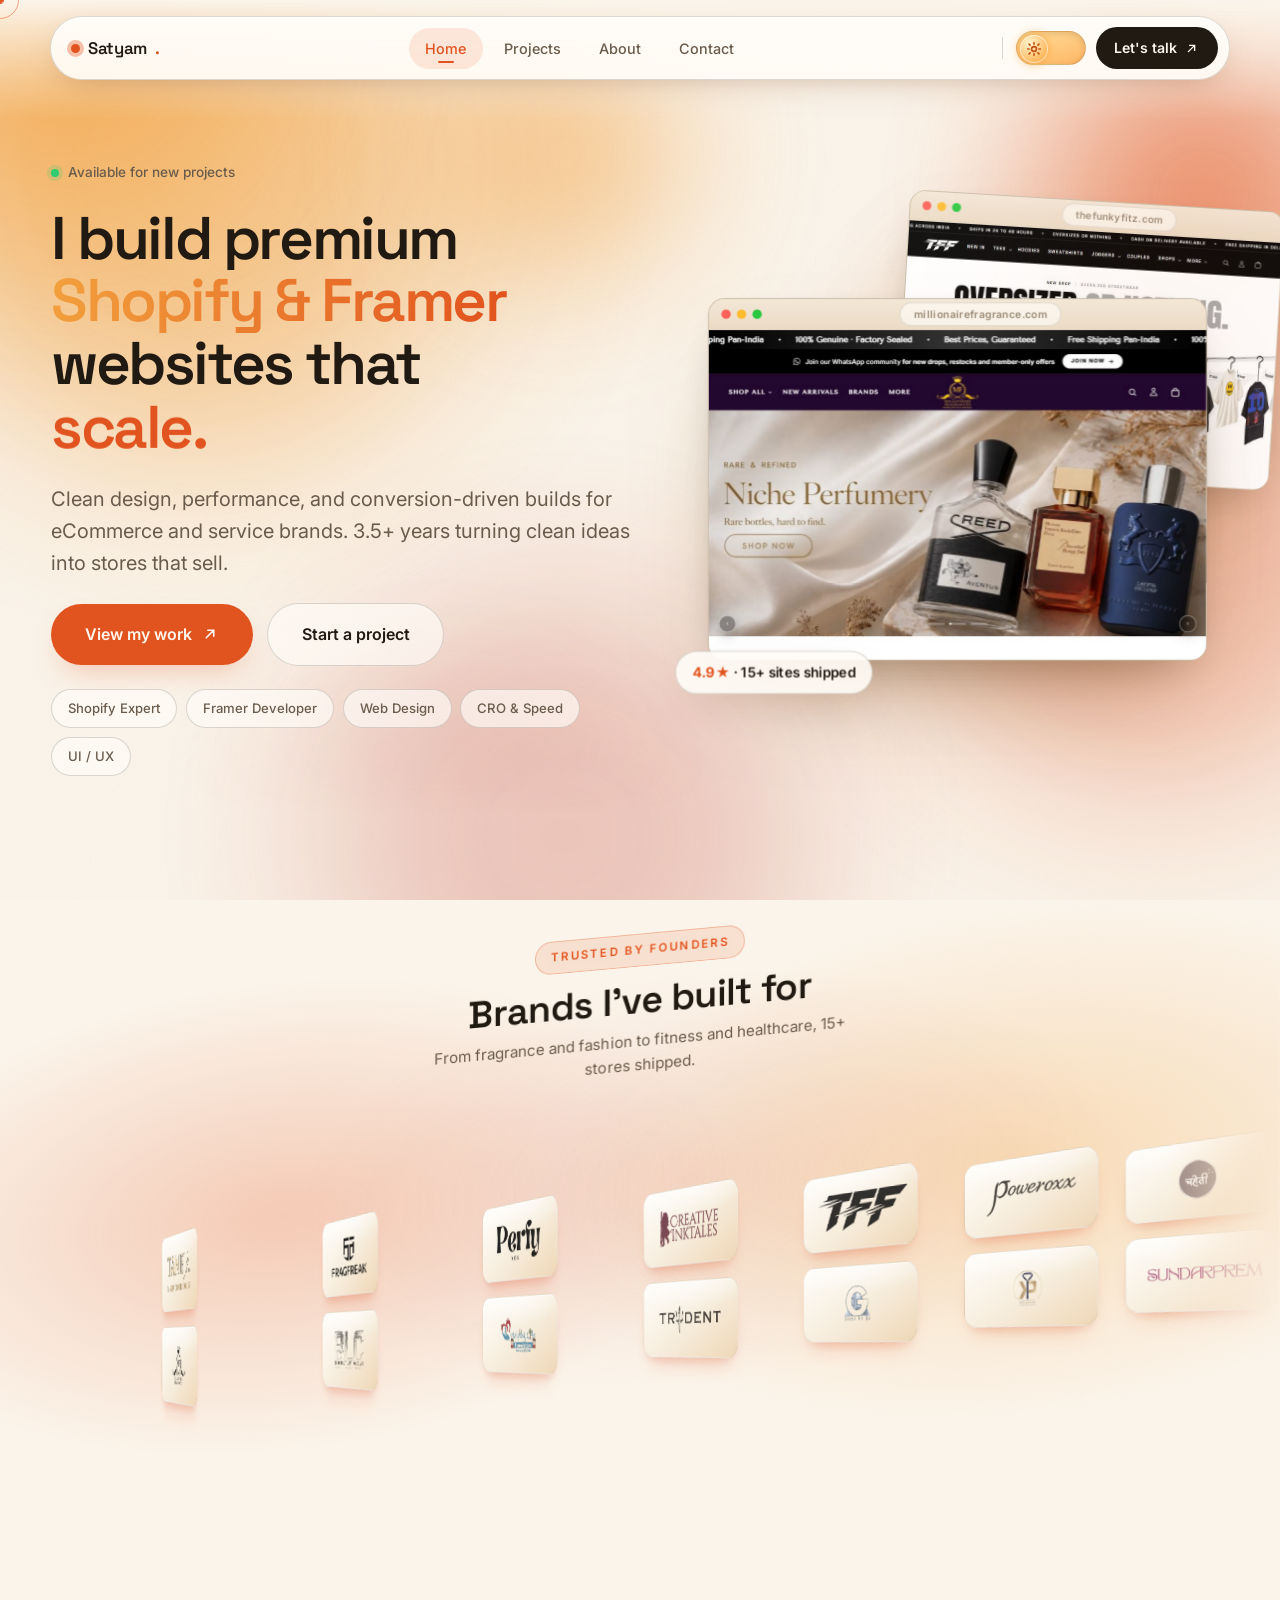
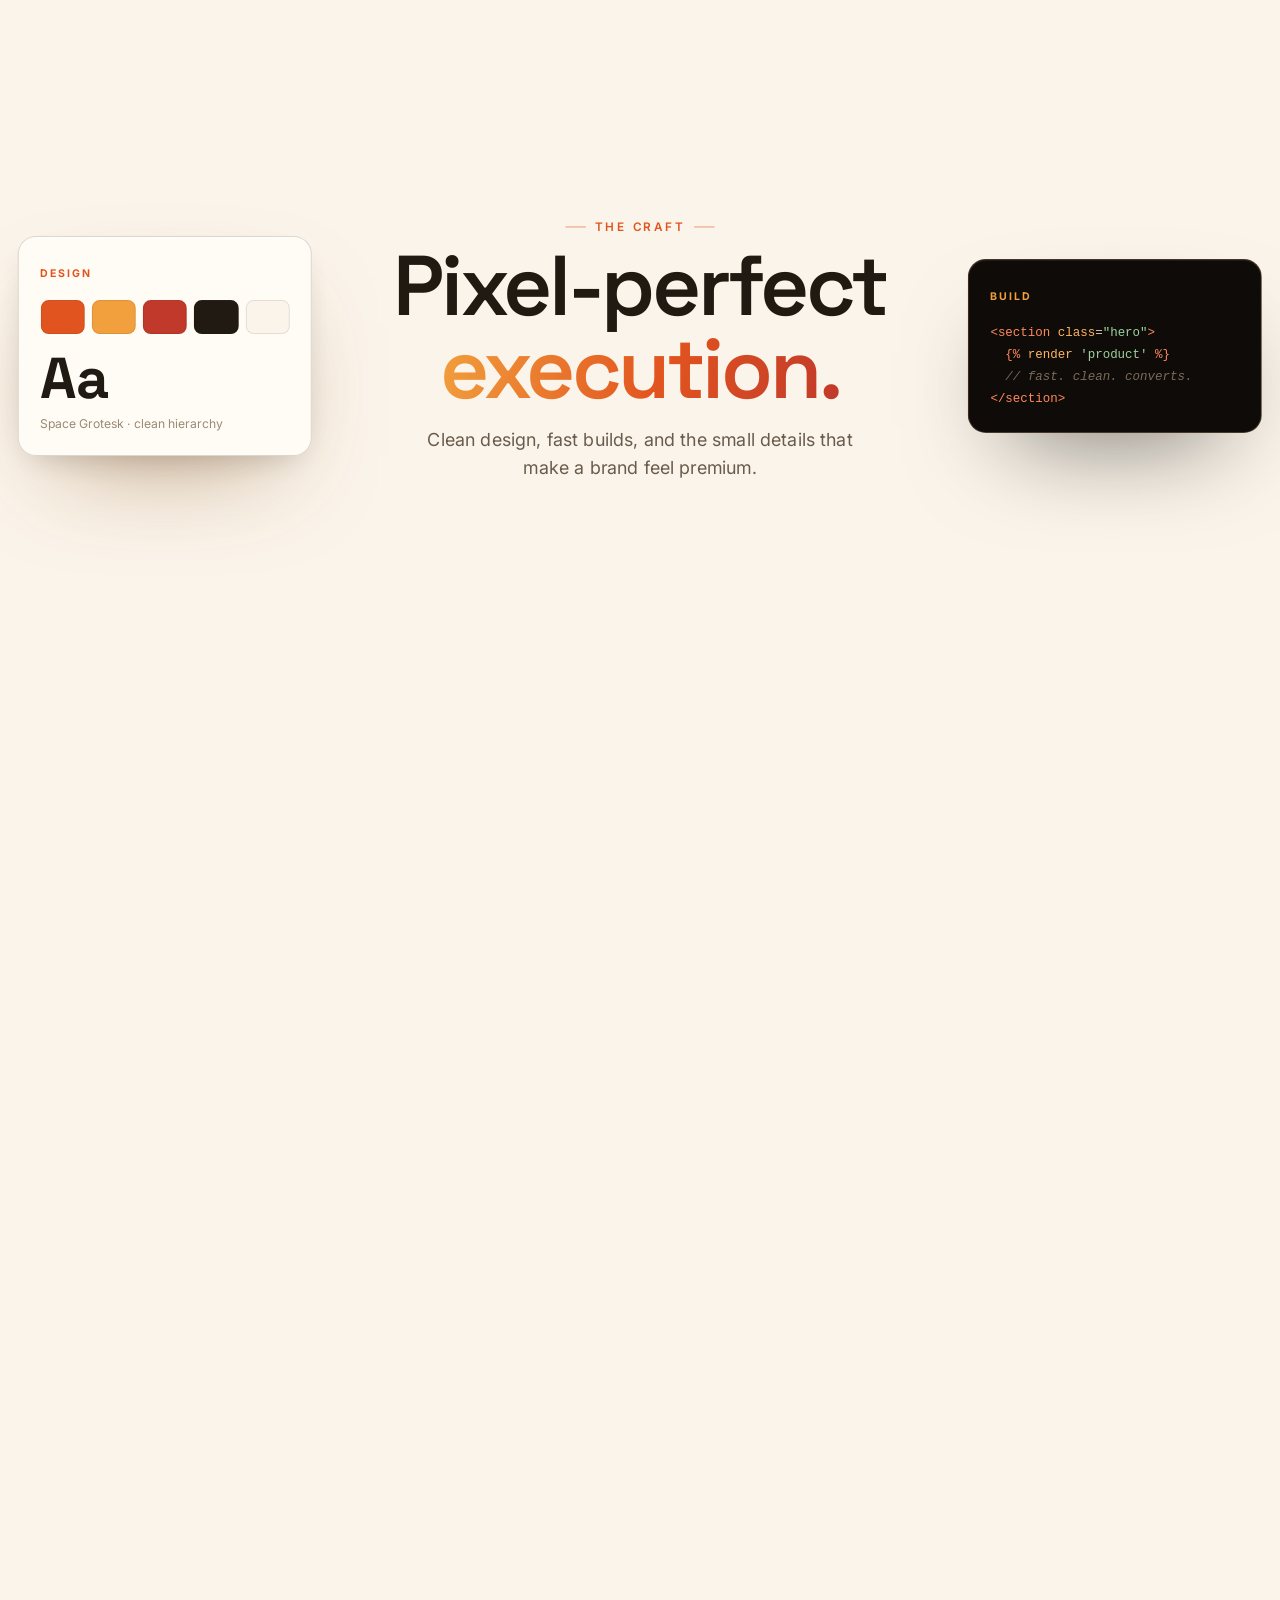
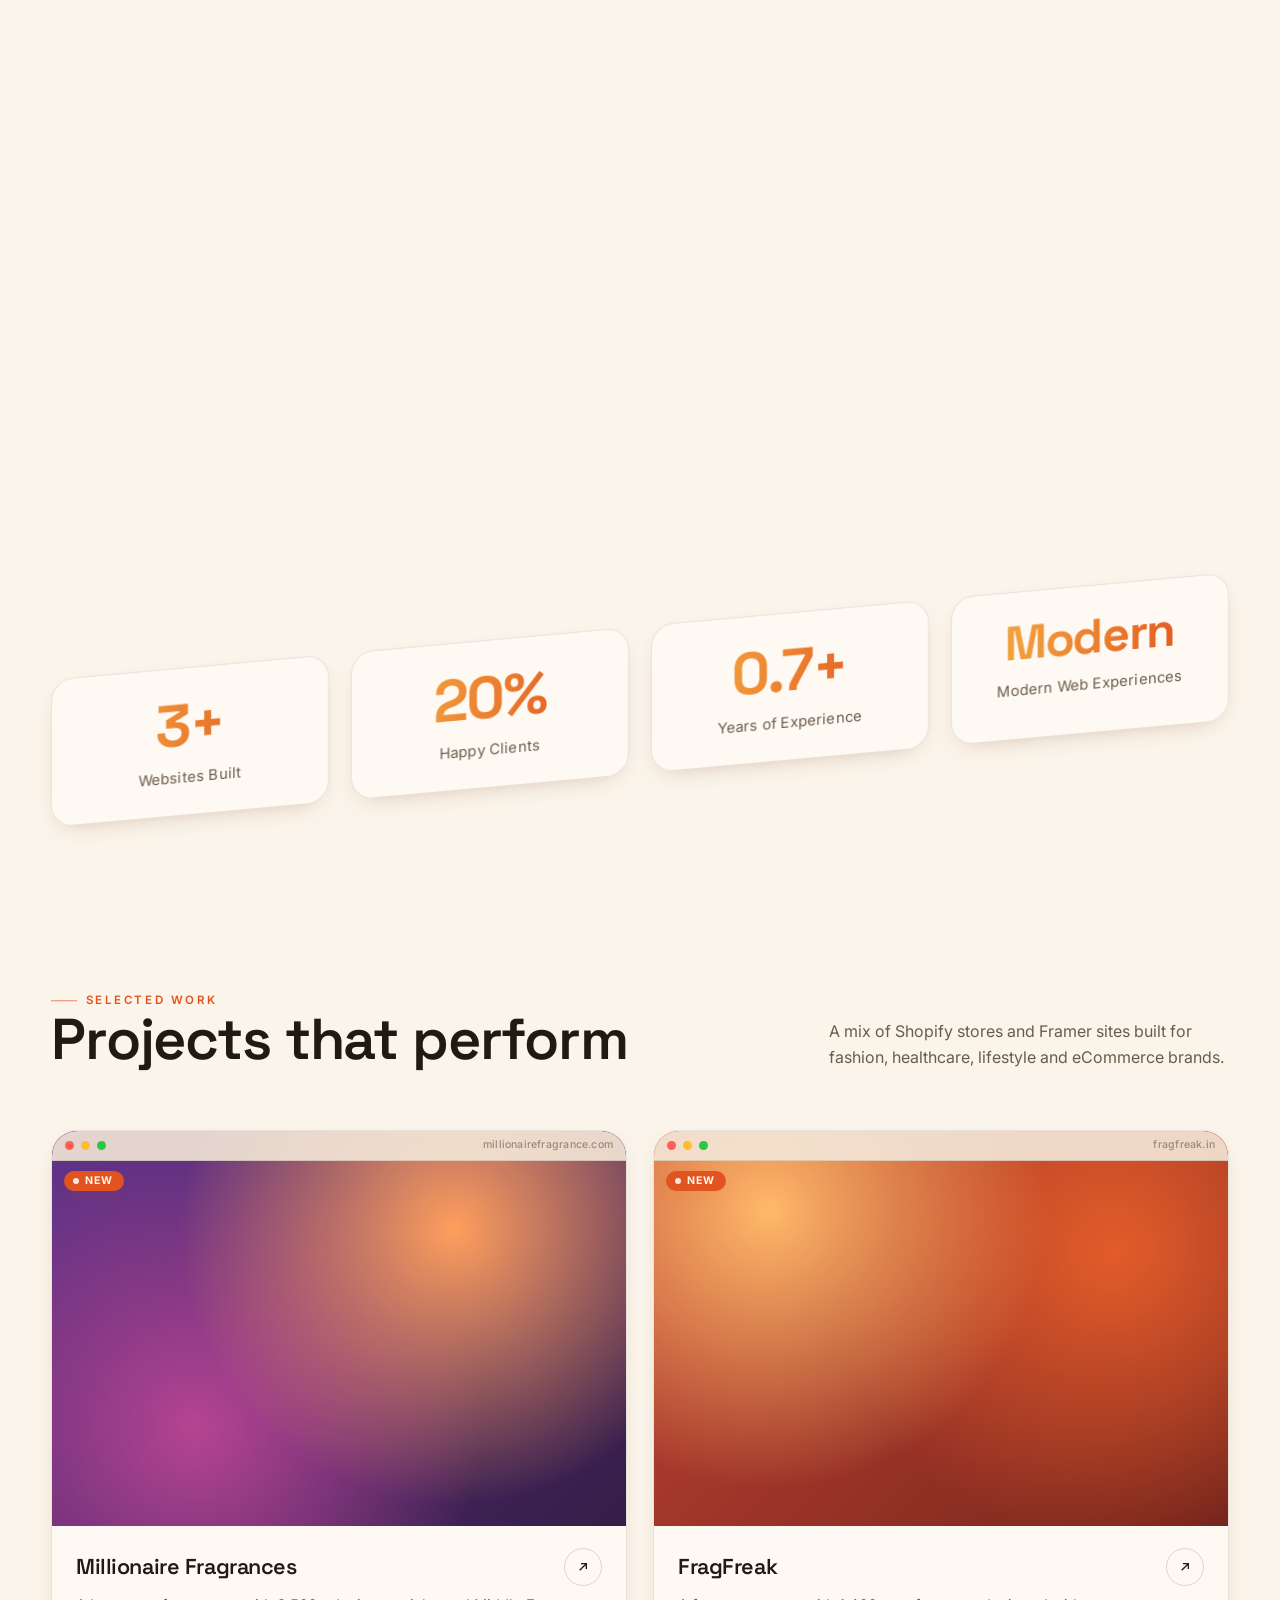
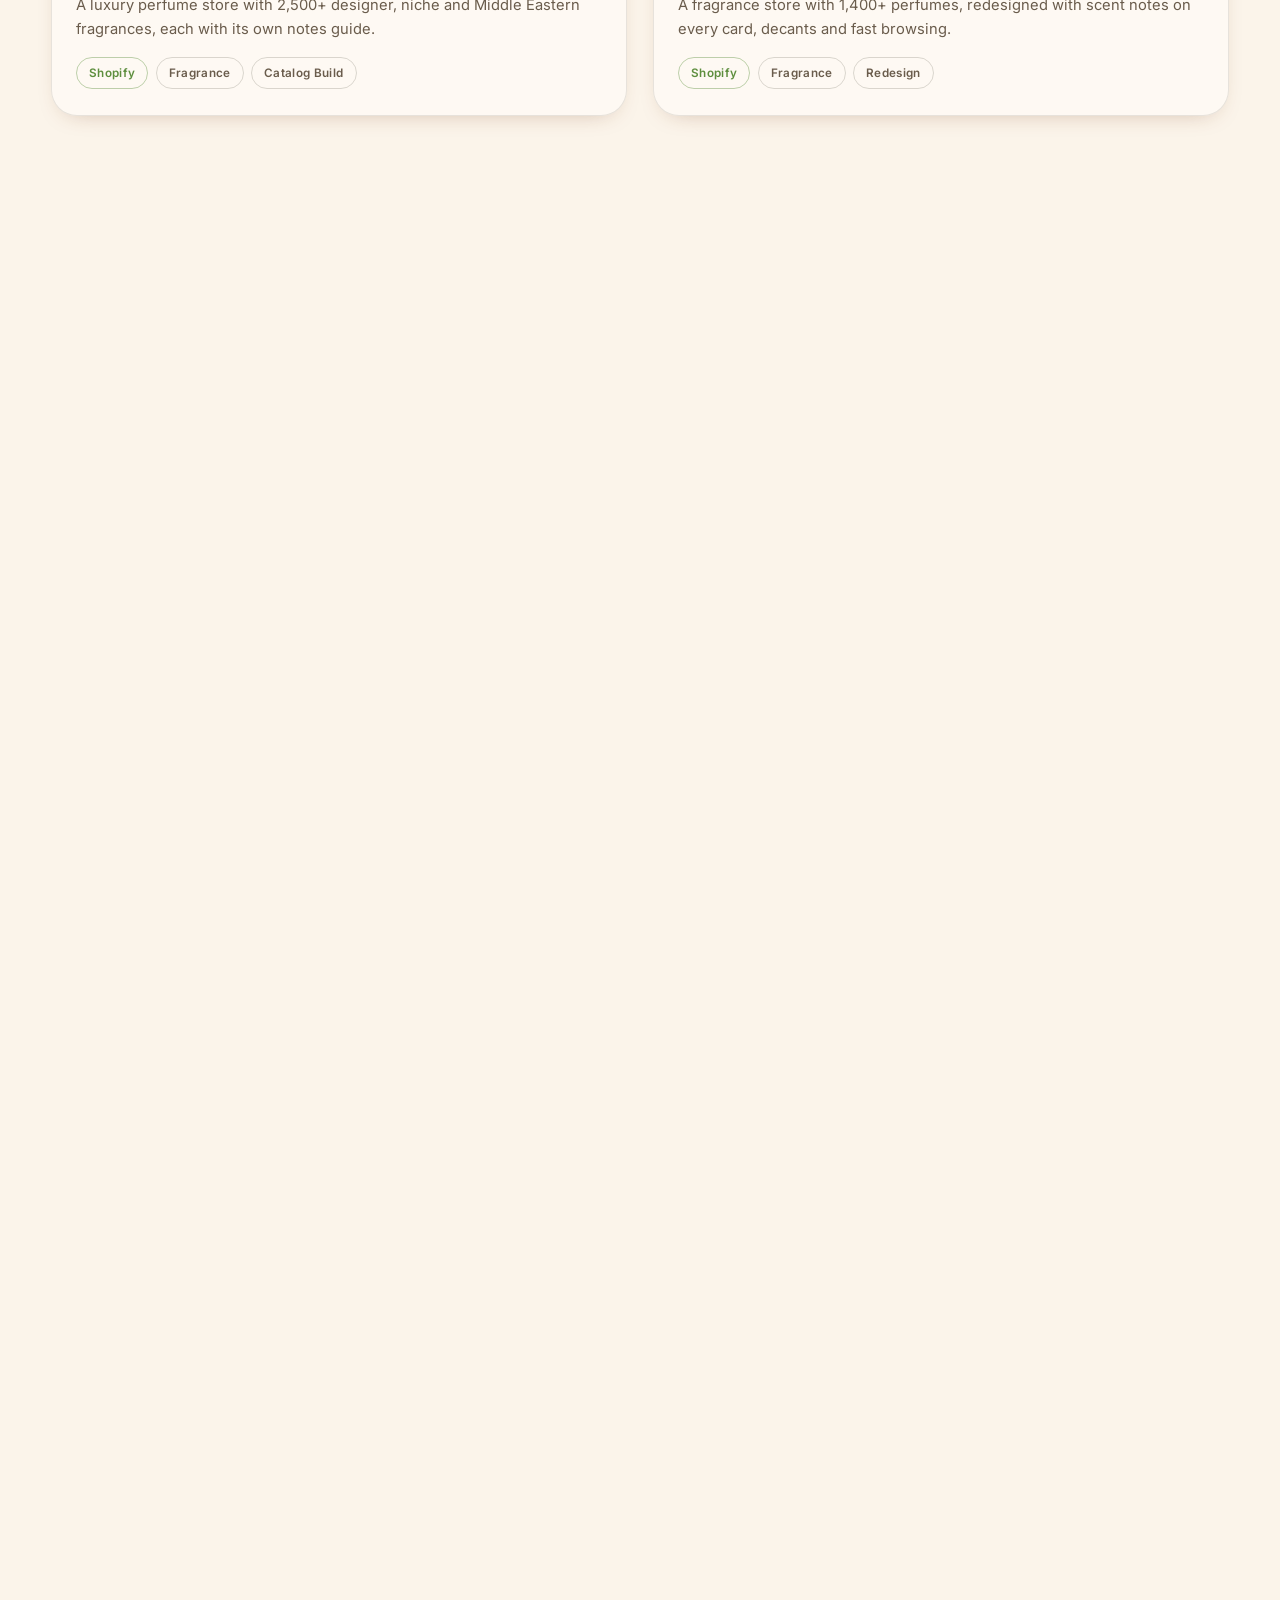
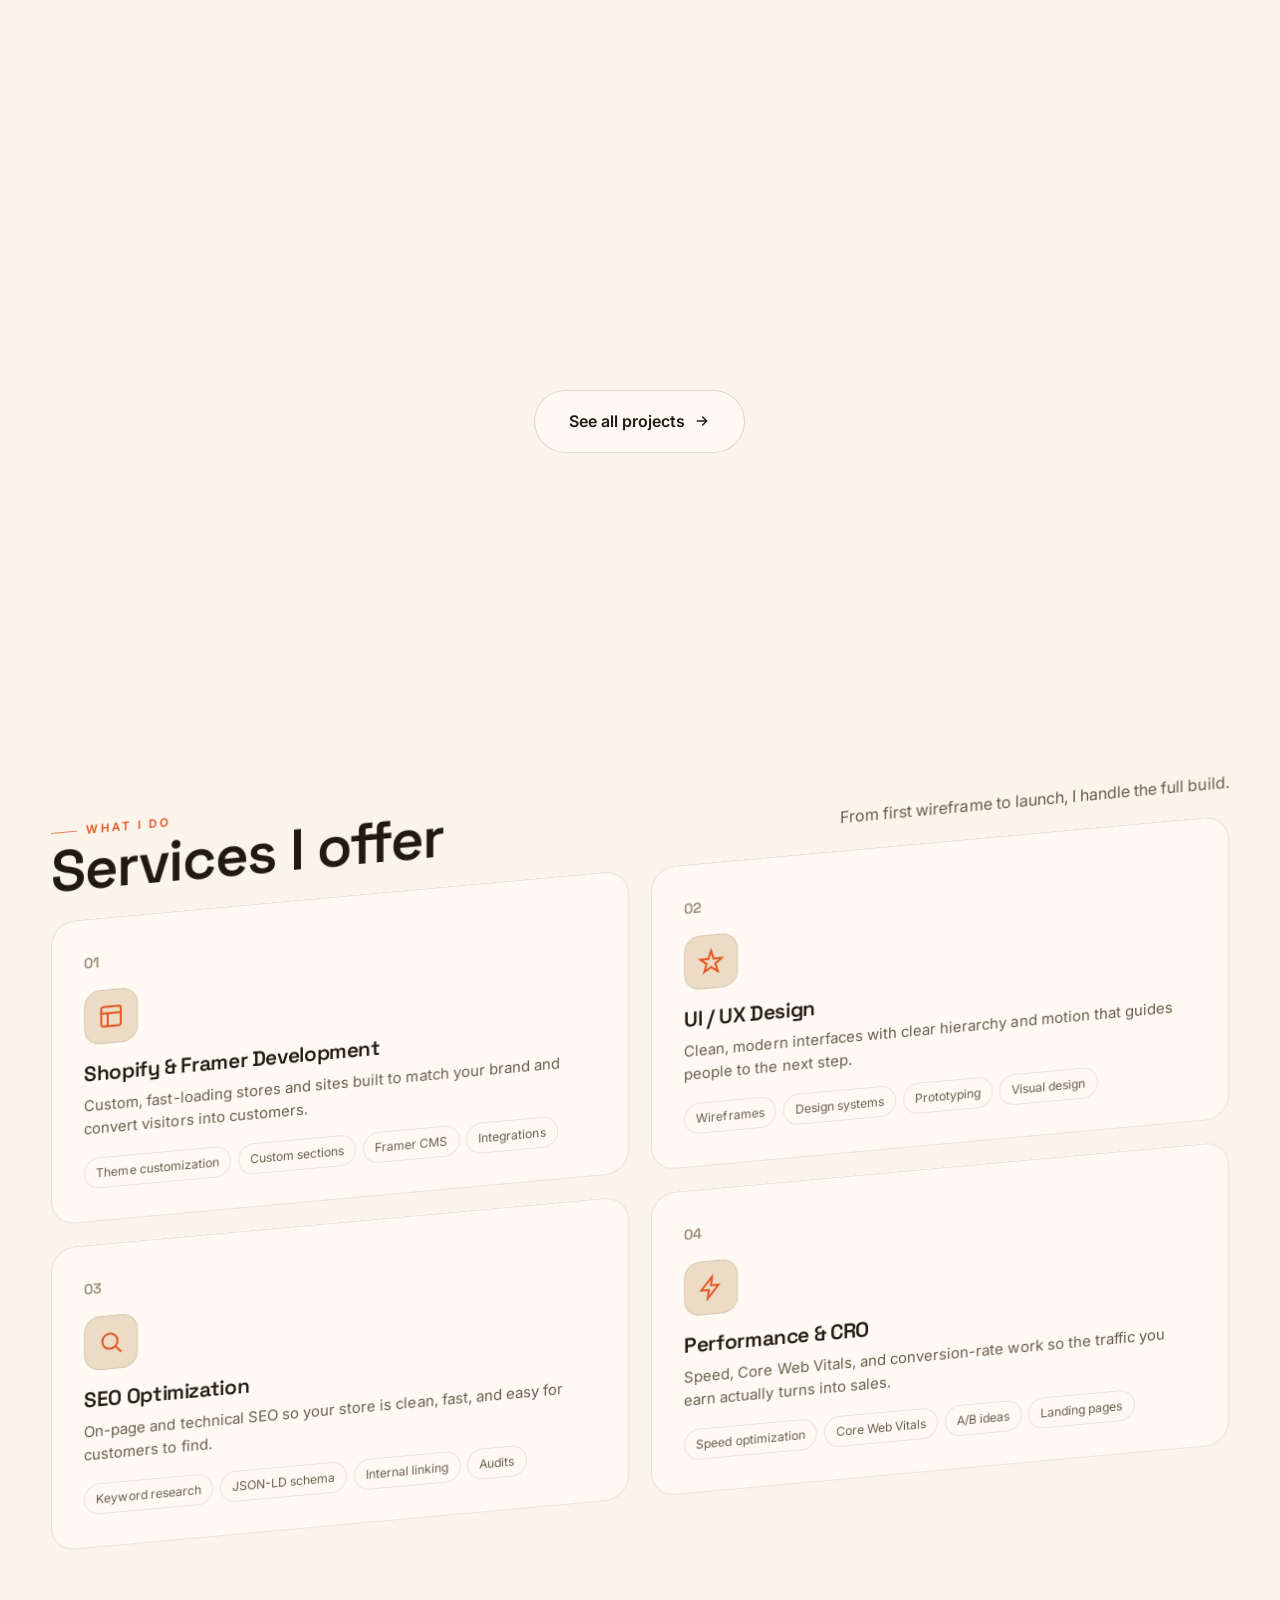
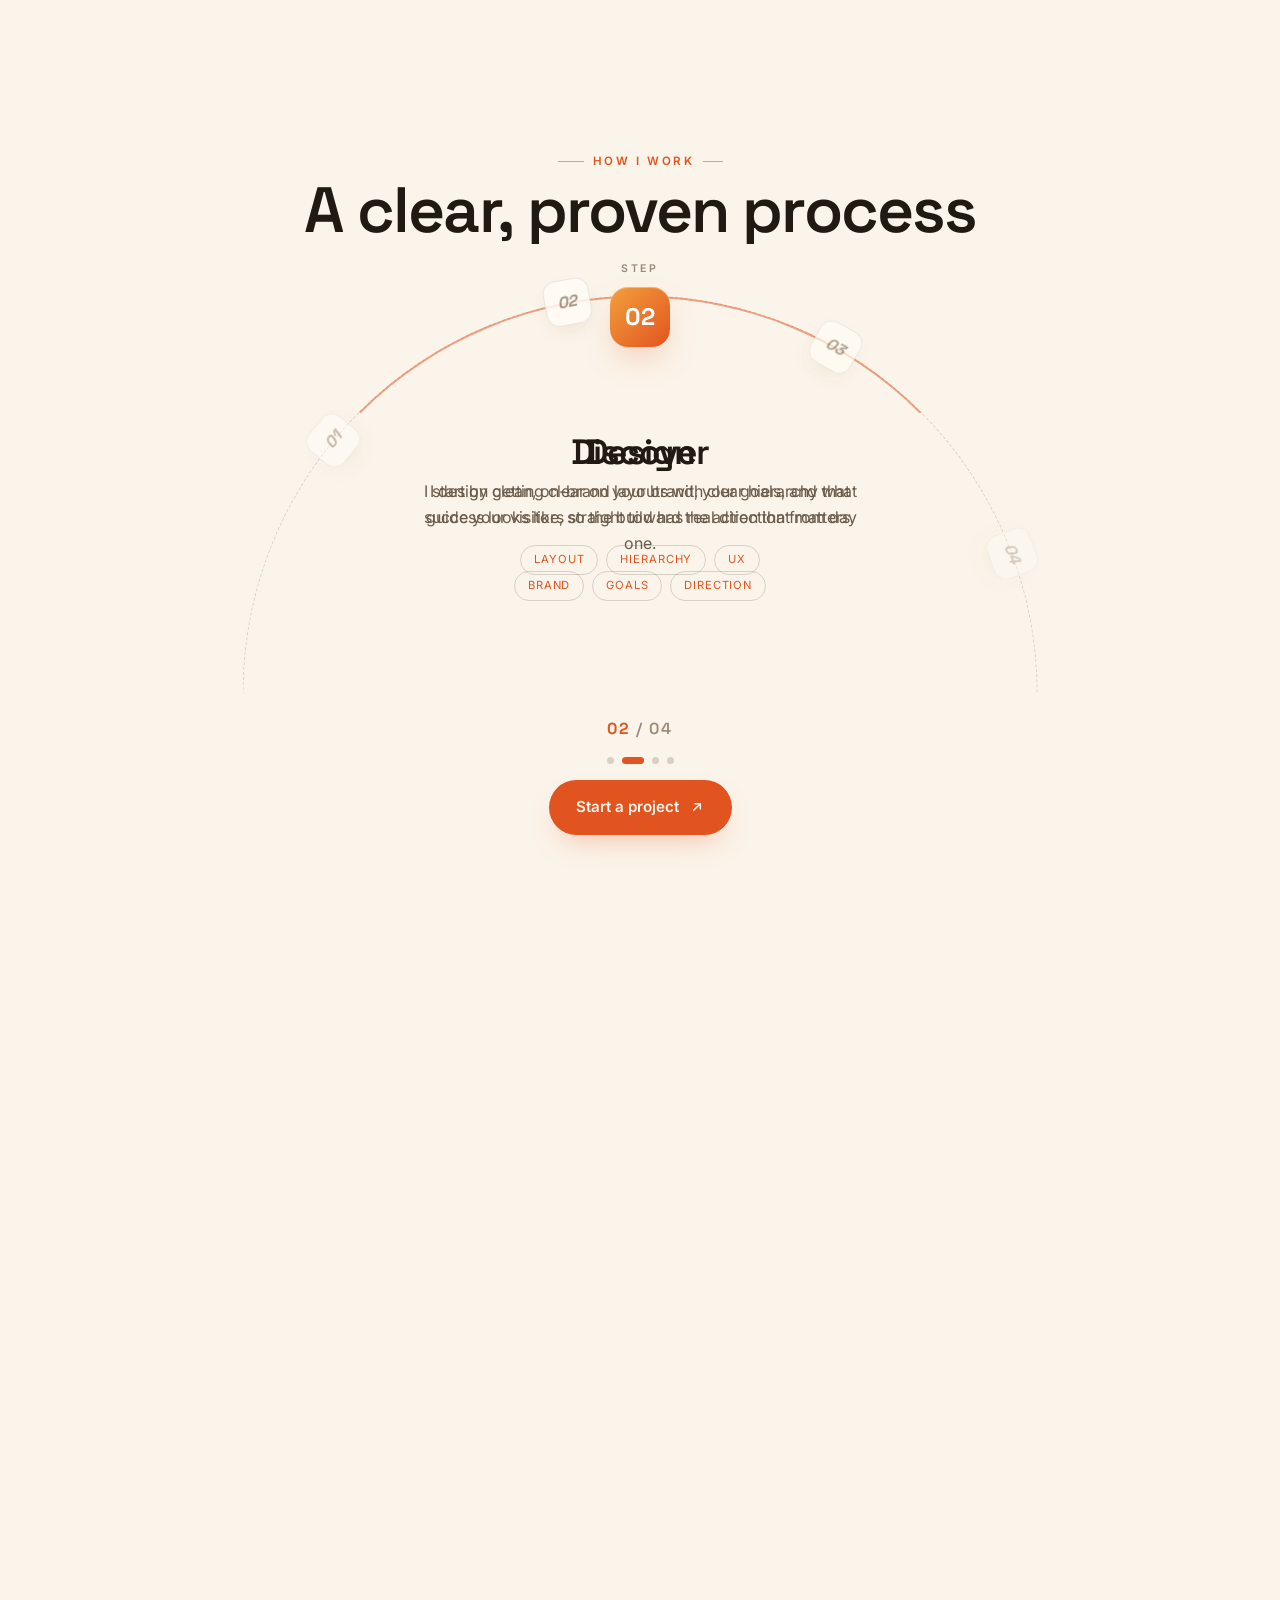
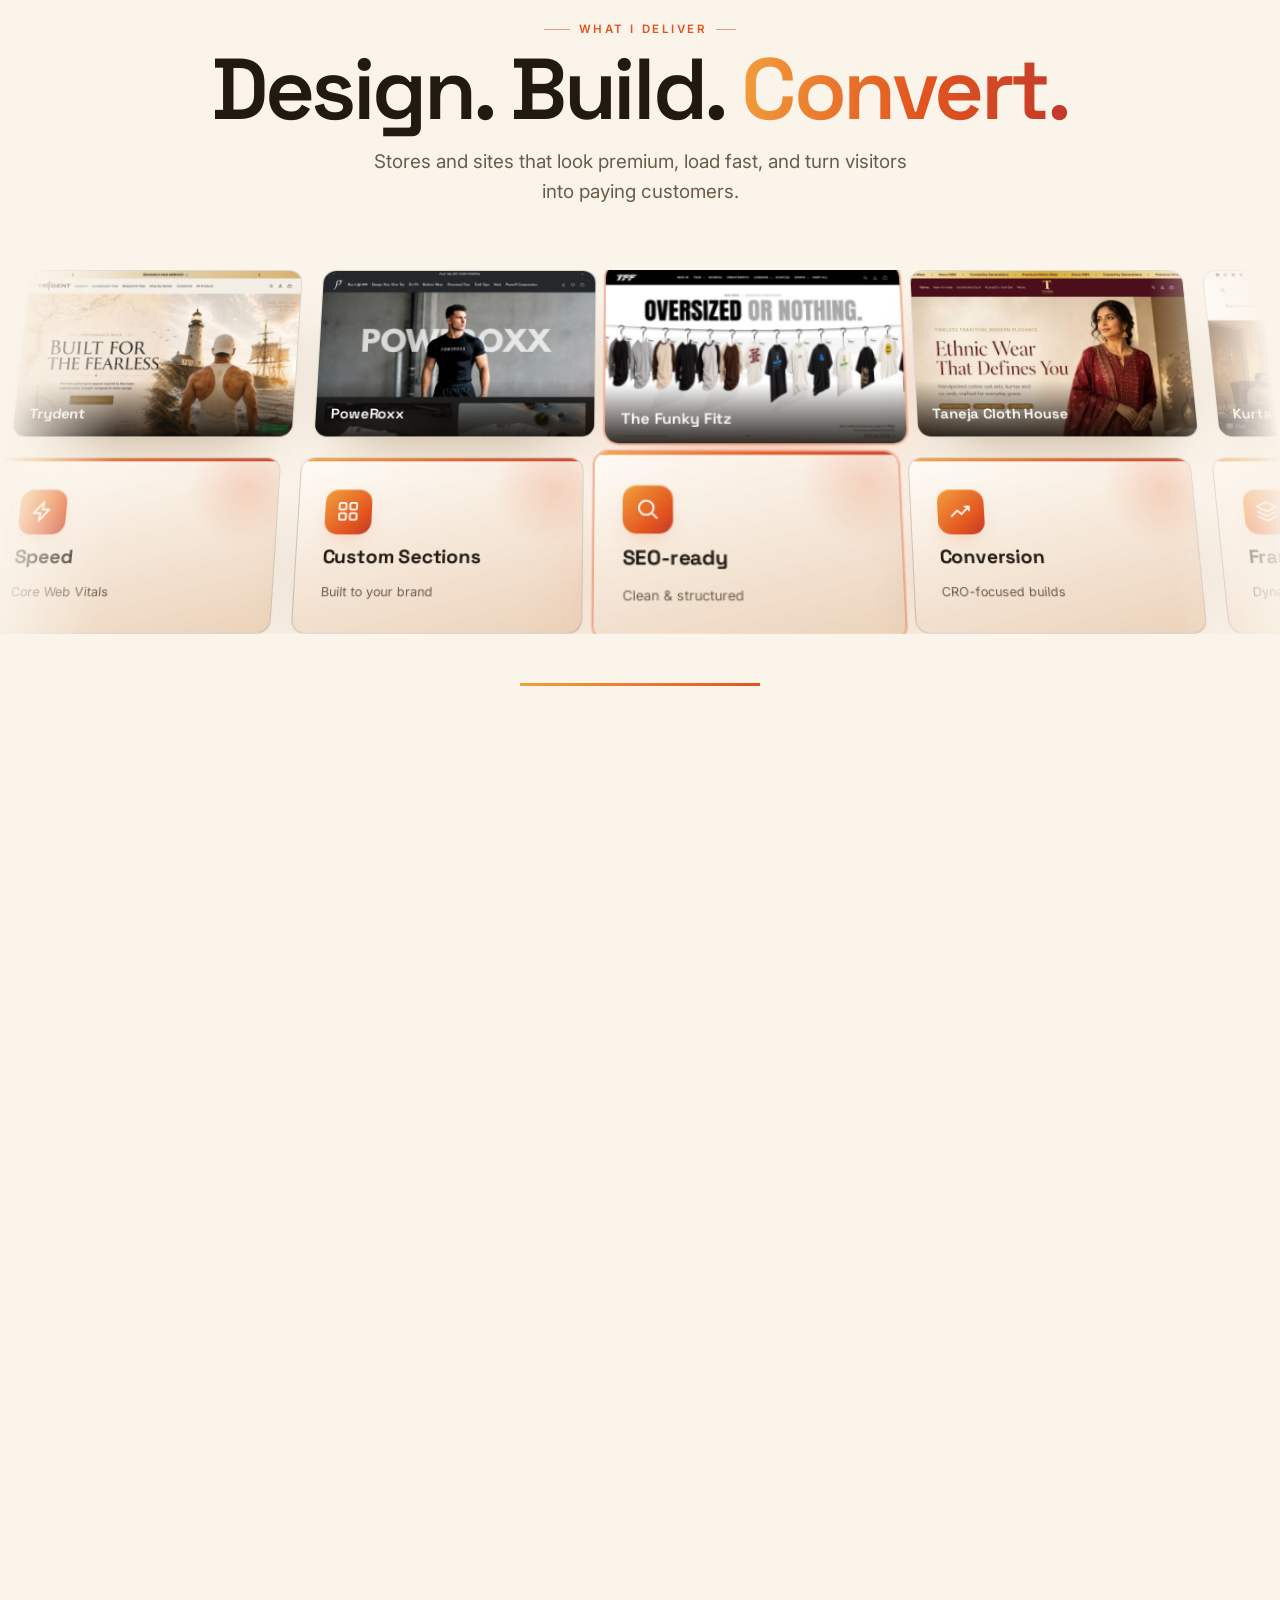
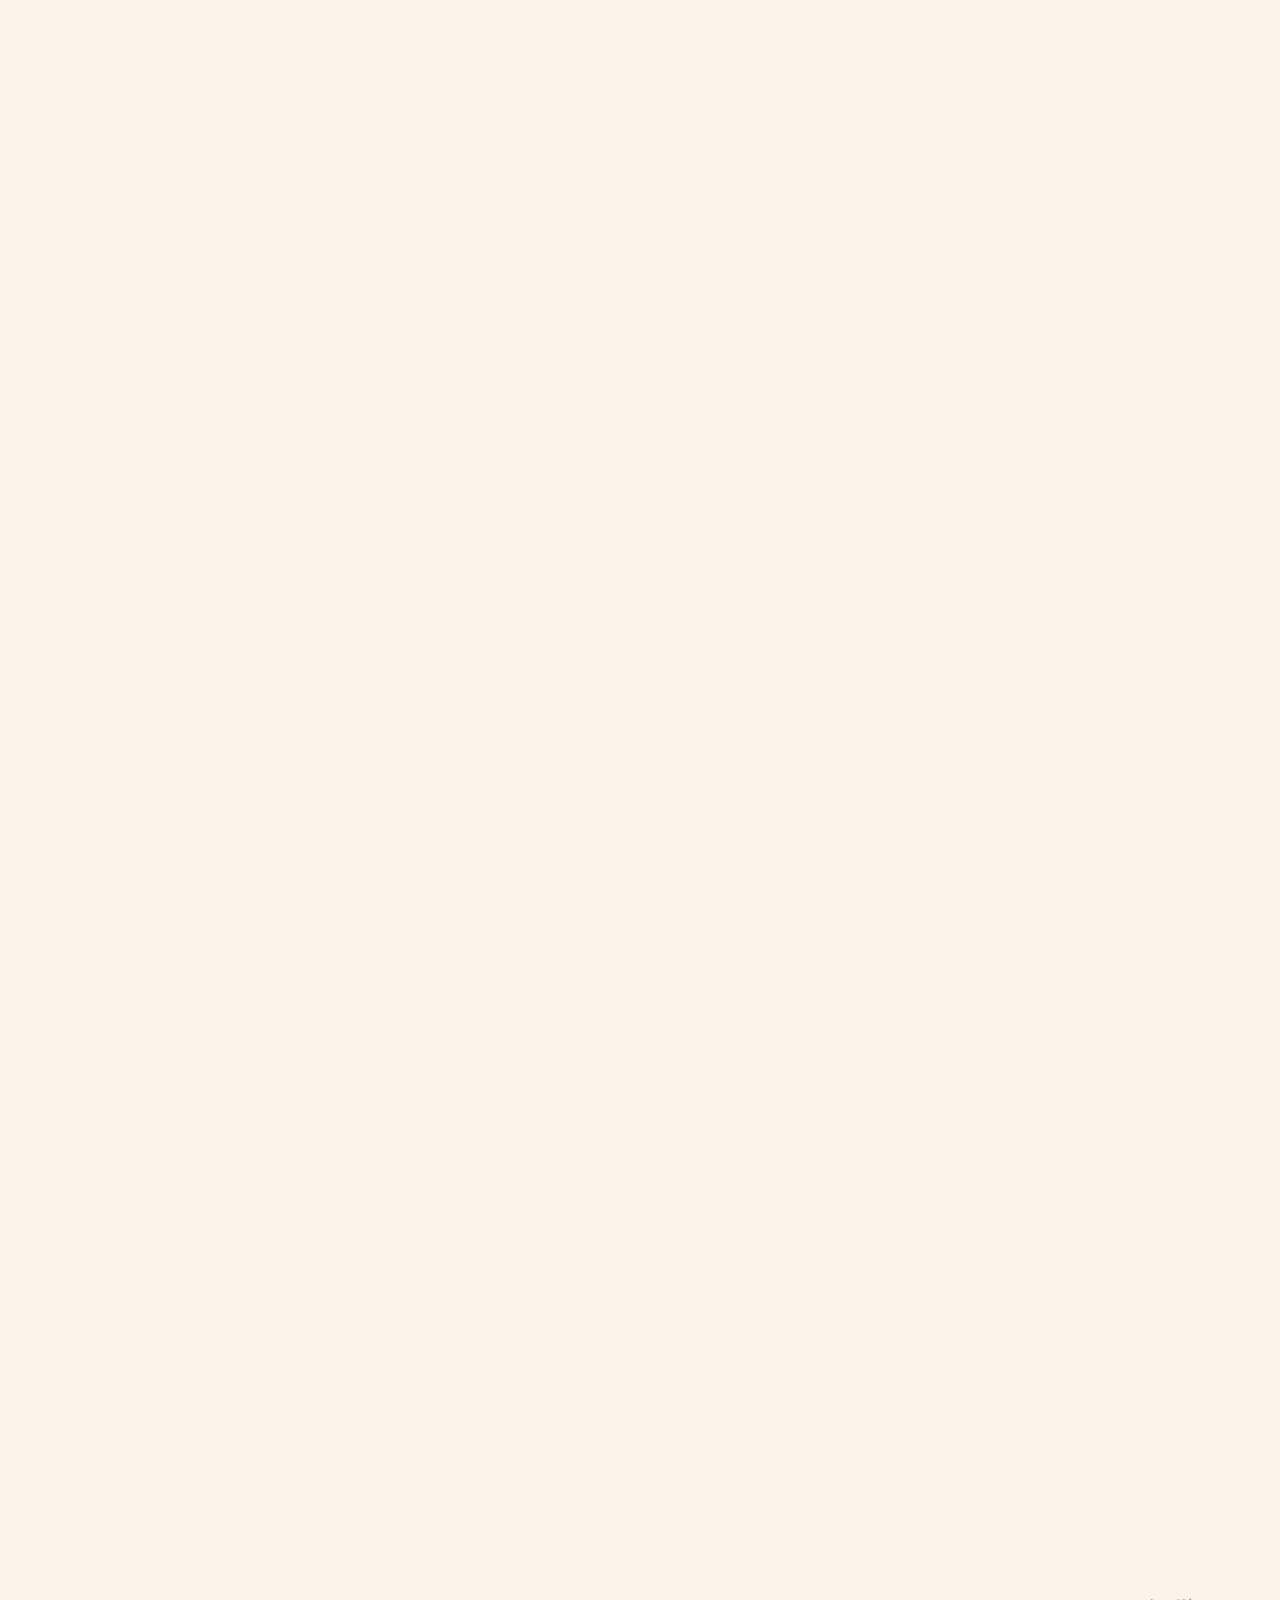
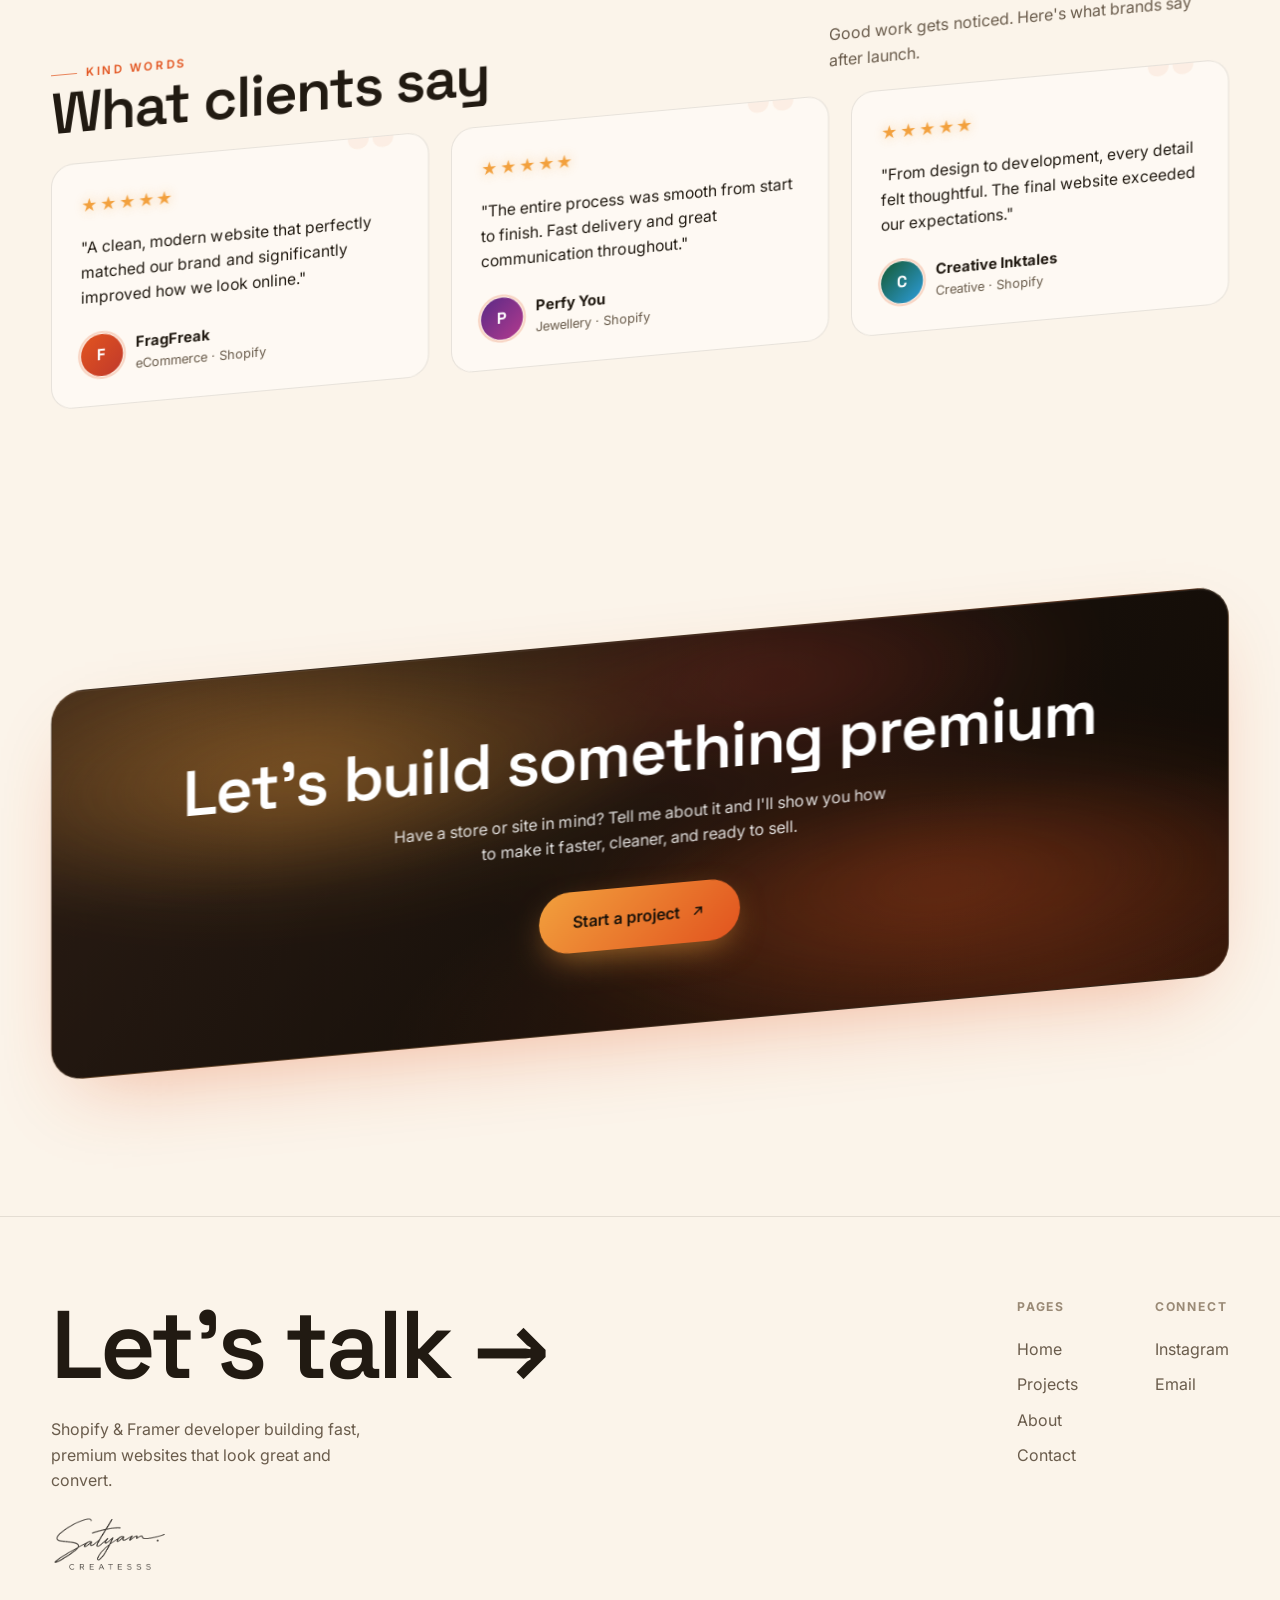
==== commit 92ab8e2f: "Faster page switches on phones - Opening the phone menu gets About, Projects and Contact ready:   Ch" ====
--- a/index.html
+++ b/index.html
@@ -24,7 +24,7 @@
 <noscript><link rel="stylesheet" href="https://fonts.googleapis.com/css2?family=Space+Grotesk:wght@400;500;600;700&family=Inter:wght@400;500;600&display=swap" /></noscript>
 <style>@view-transition{navigation:auto}</style>
 <script>(function(){try{var d=document.documentElement,t=localStorage.getItem("satyam-theme");if(!t)t=matchMedia("(prefers-color-scheme: dark)").matches?"dark":"light";d.setAttribute("data-theme",t);if(sessionStorage.getItem("satyam-pre")){d.classList.add("pre-seen");if("onpagereveal" in window)addEventListener("pagereveal",function(e){if(!e.viewTransition)d.classList.add("page-in")});else d.classList.add("page-in")}}catch(e){}})();</script>
-<link rel="stylesheet" href="assets/css/style.css?v=50" />
+<link rel="stylesheet" href="assets/css/style.css?v=51" />
 </head>
 <body class="no-scroll">
 
@@ -526,6 +526,6 @@
 <button class="to-top" aria-label="Back to top"><svg viewBox="0 0 24 24" fill="none" stroke="currentColor" stroke-width="2.2" stroke-linecap="round" style="width:20px;height:20px"><path d="M12 19V5M5 12l7-7 7 7"/></svg></button>
 
 <script src="assets/js/lenis.min.js?v=46"></script>
-<script src="assets/js/main.js?v=51"></script>
+<script src="assets/js/main.js?v=52"></script>
 </body>
 </html>
--- a/assets/css/style.css
+++ b/assets/css/style.css
@@ -119,8 +119,8 @@
 @keyframes vt-in { from { opacity: 0; transform: translateY(26px); } }
 /* phones: a shorter move feels snappier */
 @media (max-width: 760px) {
-  ::view-transition-old(root) { animation-duration: .3s; }
-  ::view-transition-new(root) { animation-duration: .42s; }
+  ::view-transition-old(root) { animation-duration: .22s; }
+  ::view-transition-new(root) { animation-duration: .32s; animation-delay: 0s; }
 }
 @media (prefers-reduced-motion: reduce) {
   ::view-transition-group(*), ::view-transition-old(*), ::view-transition-new(*) { animation: none !important; }
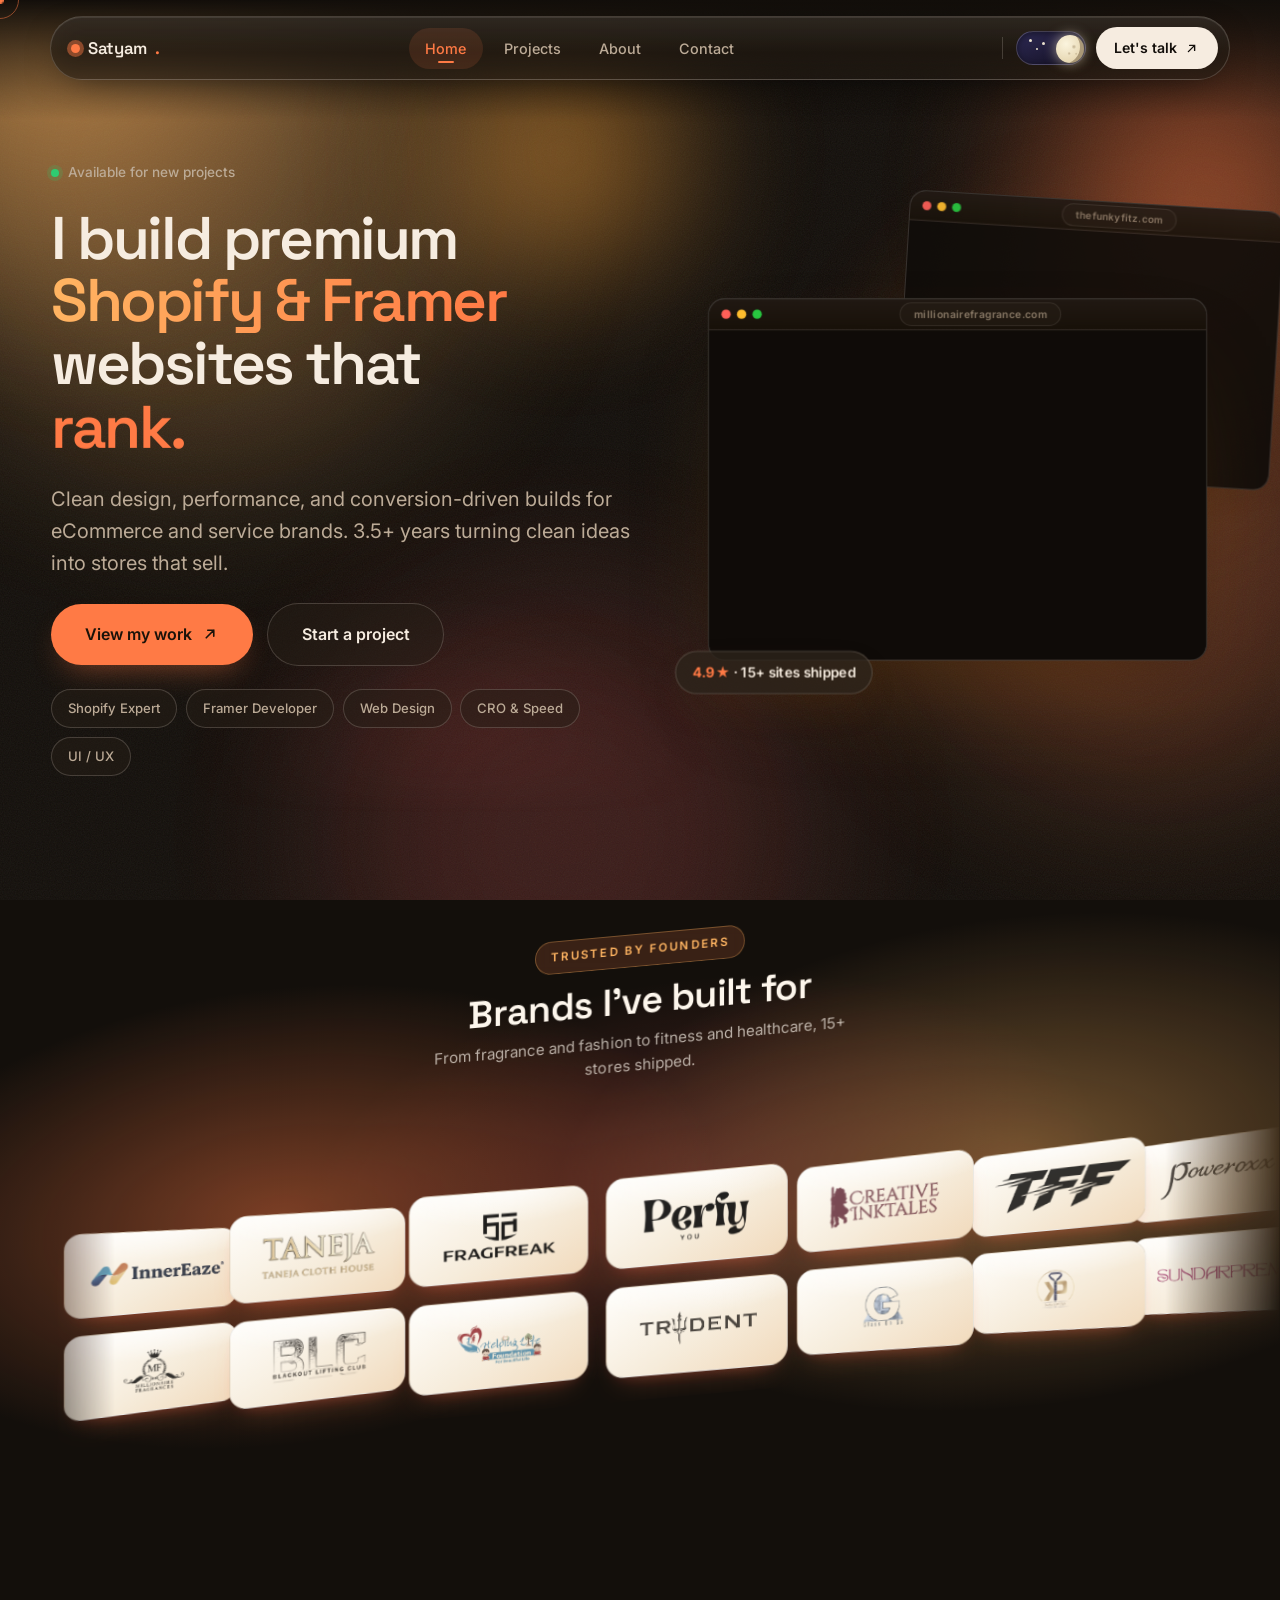
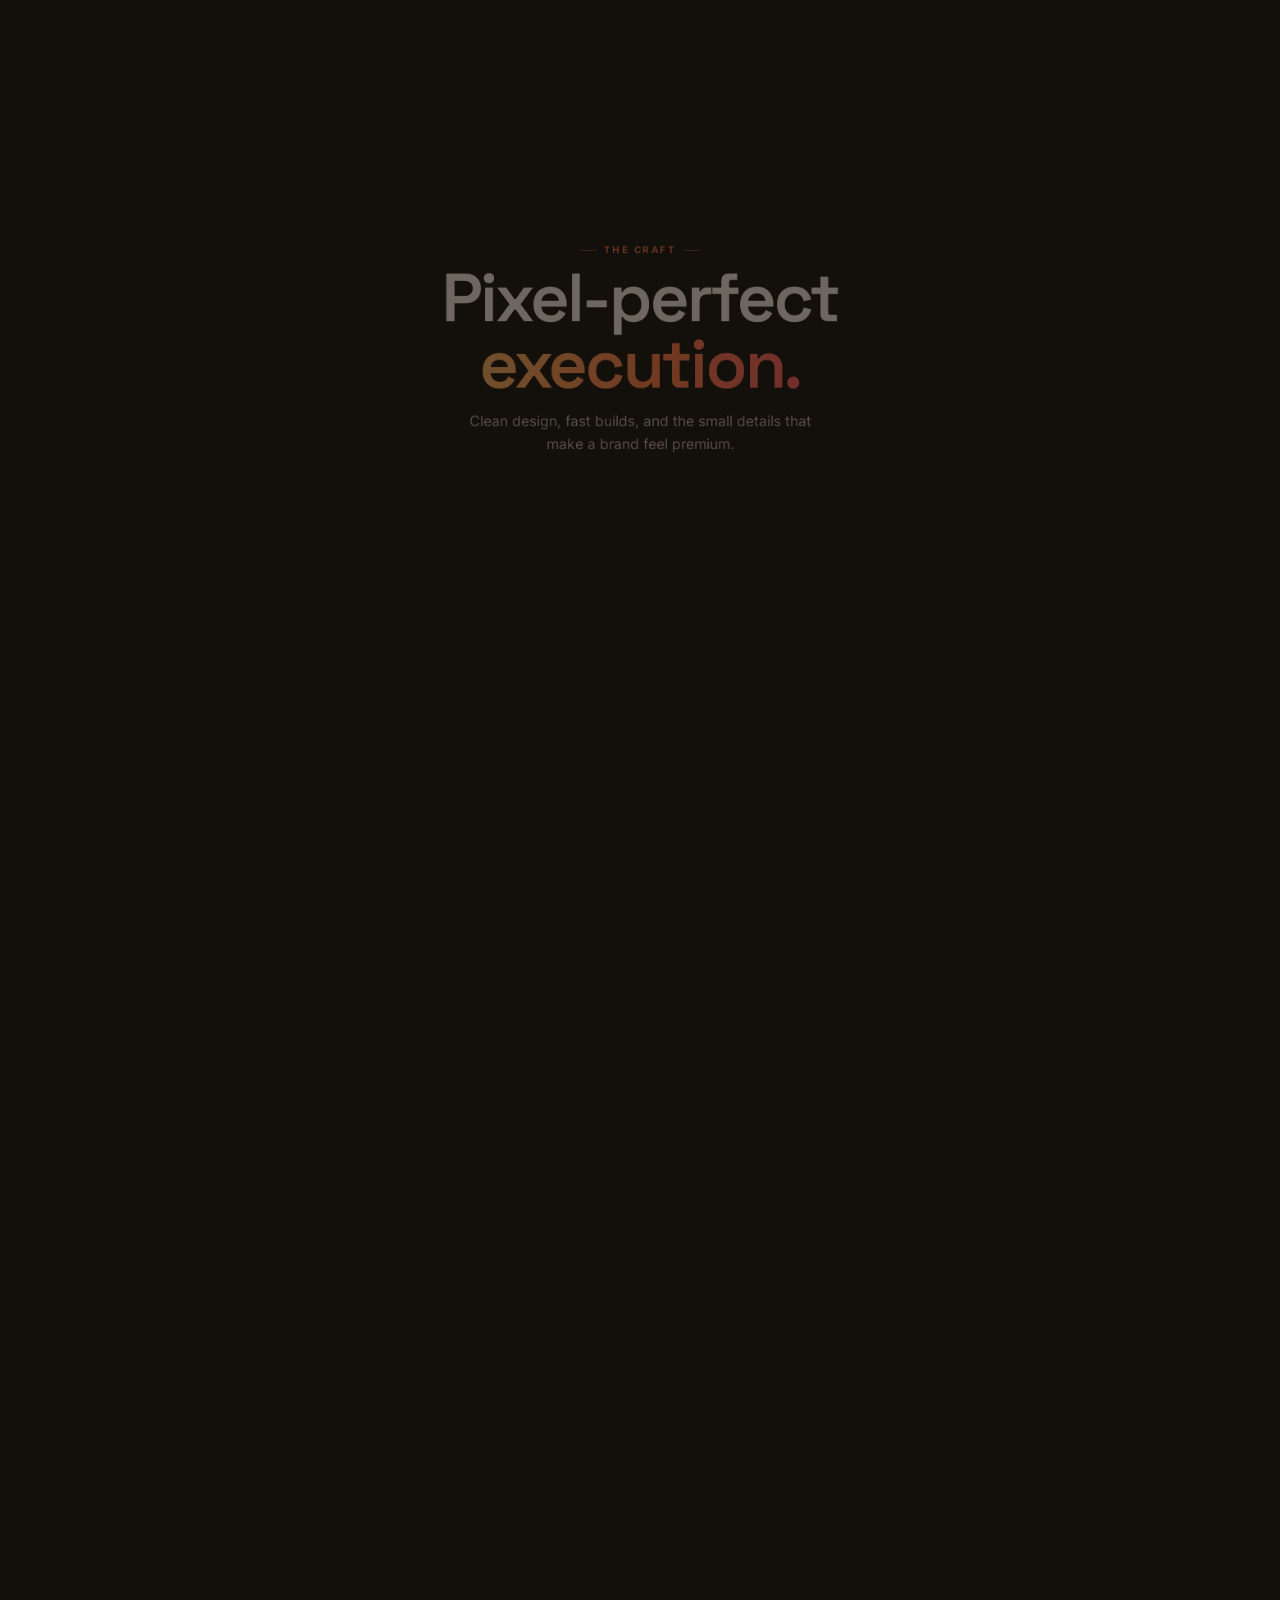
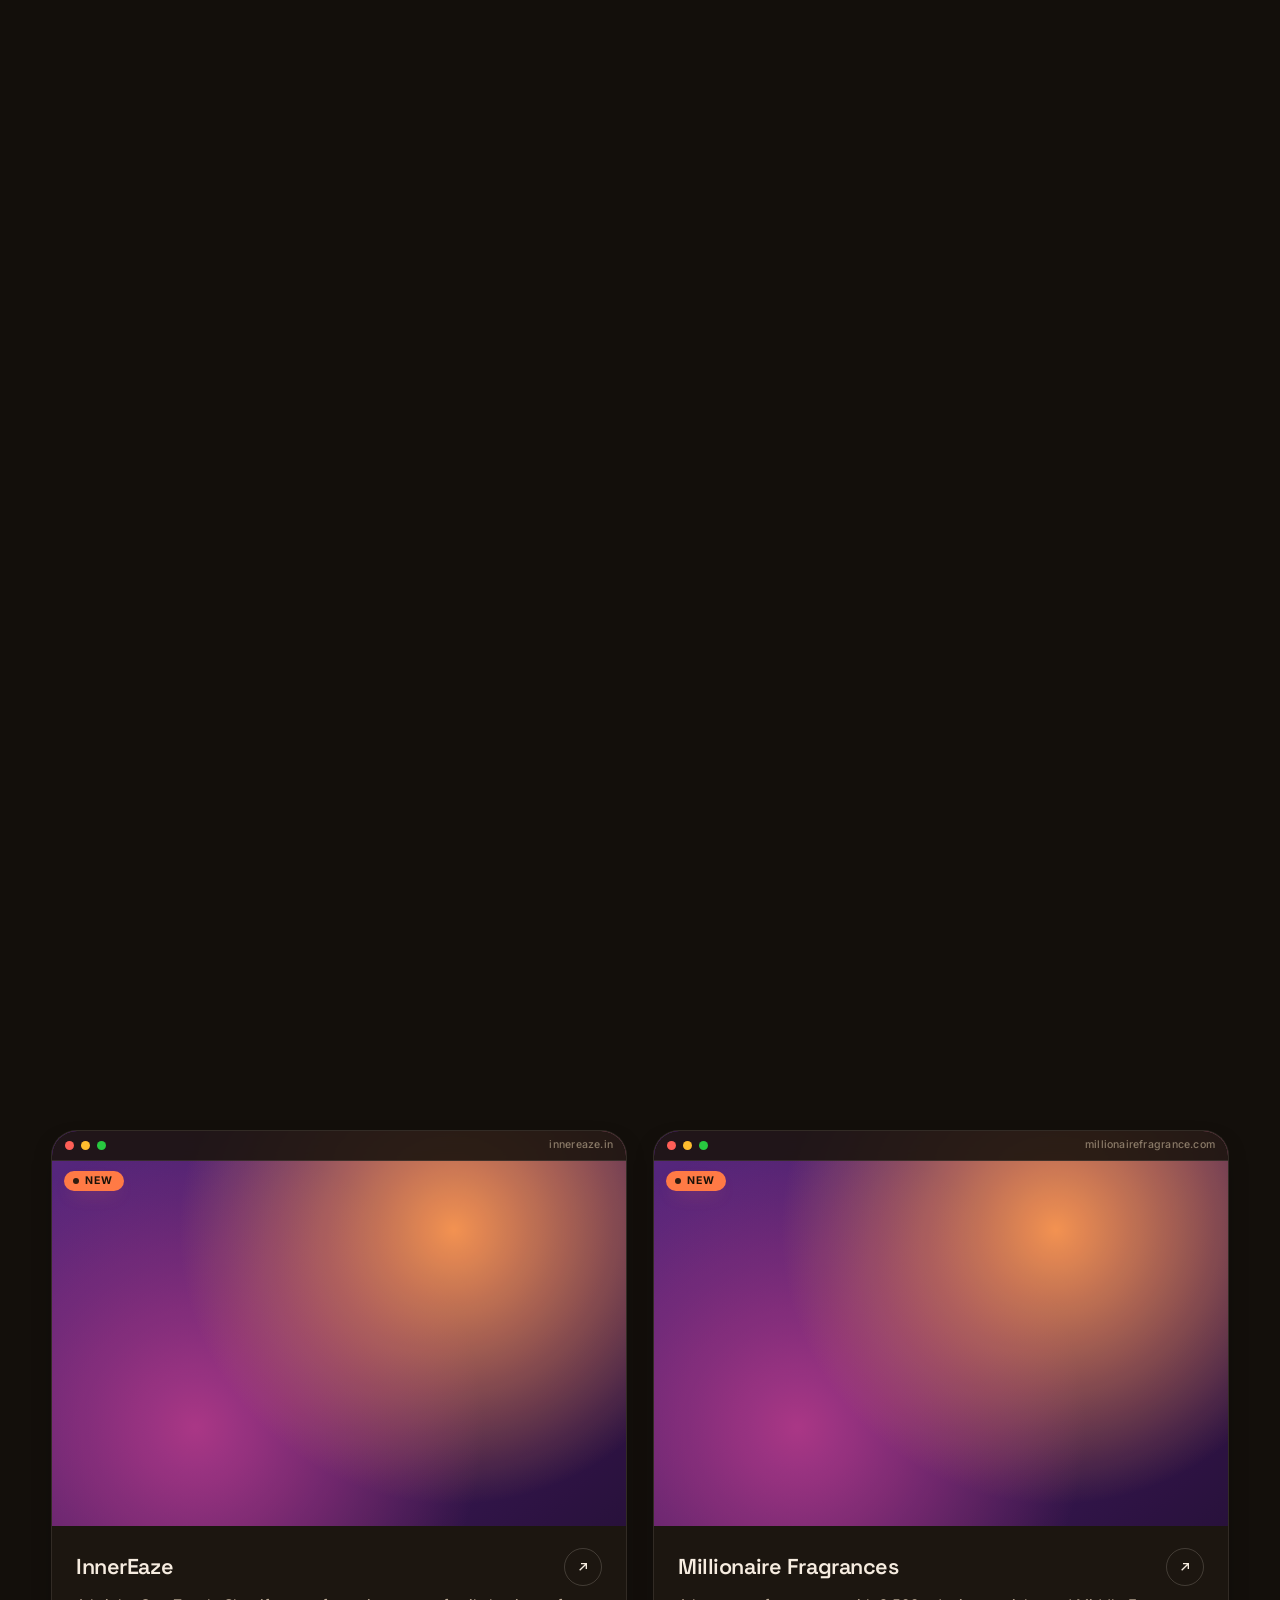
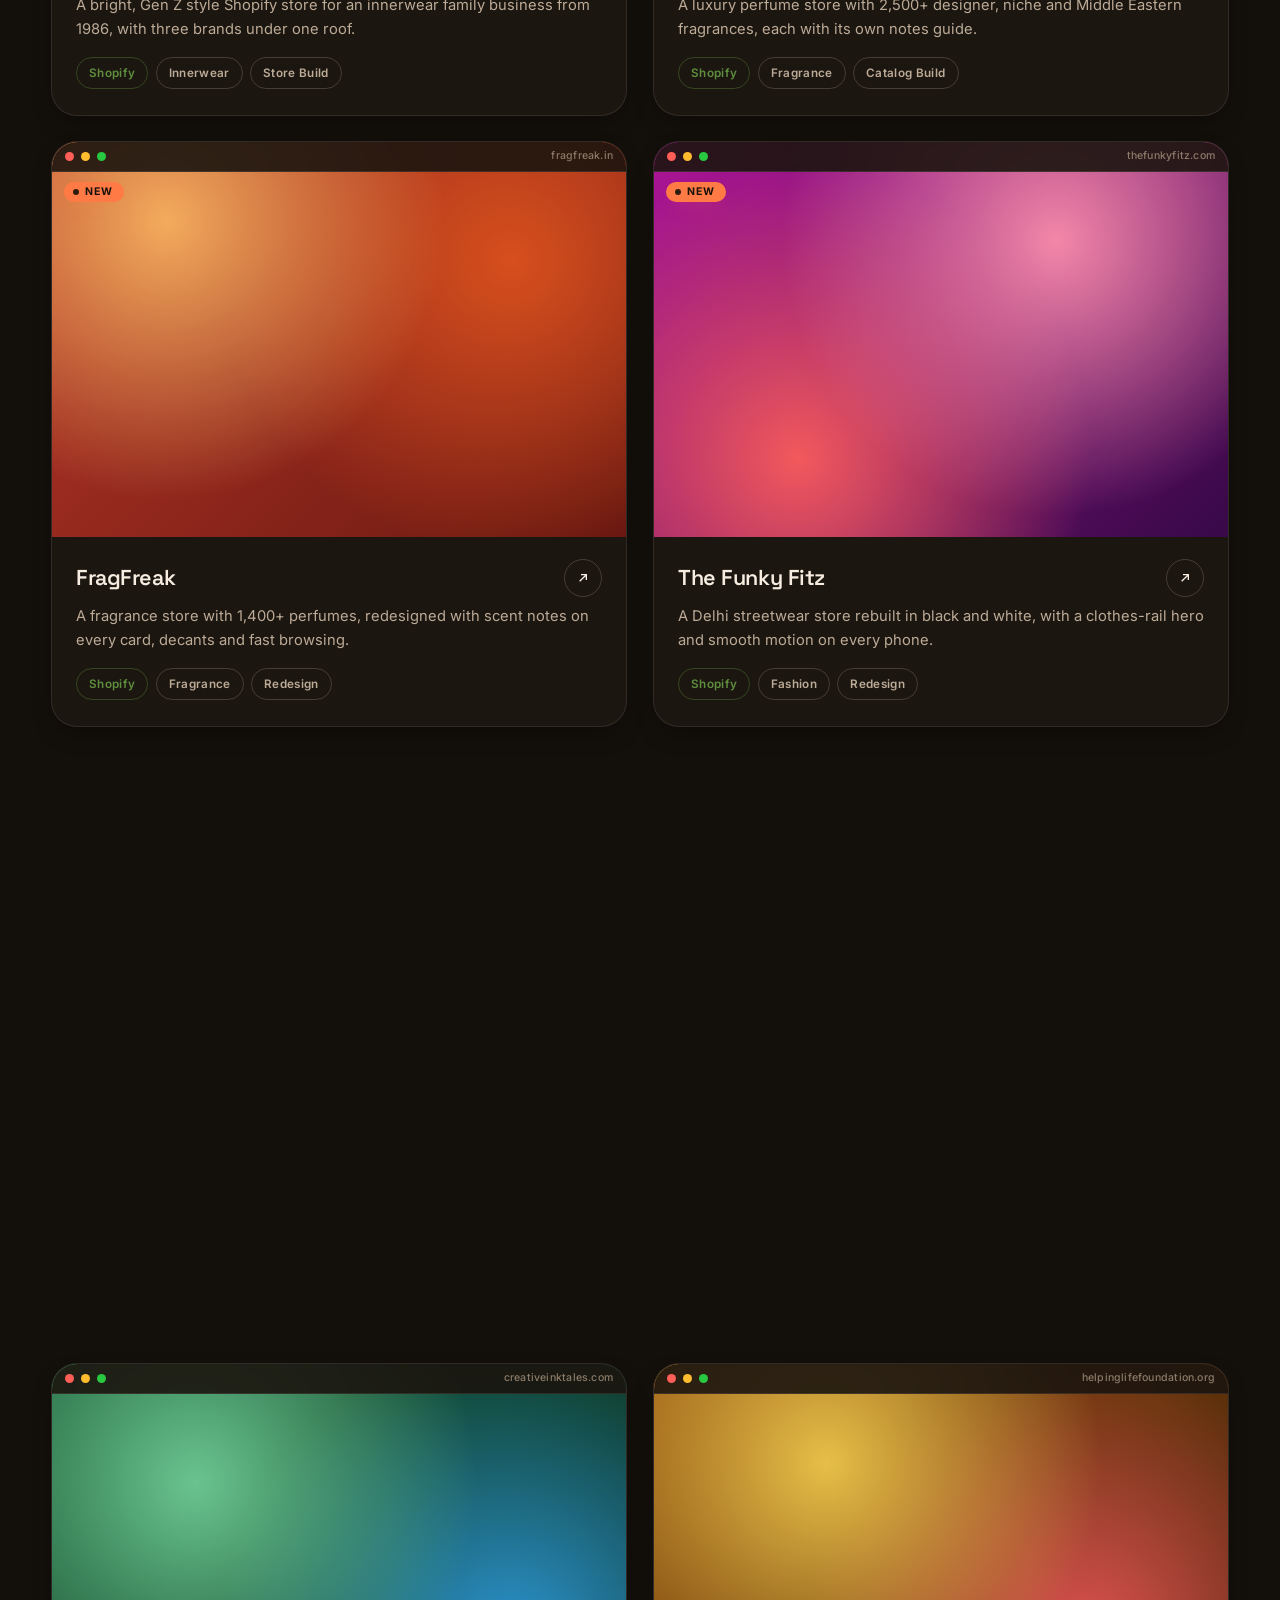
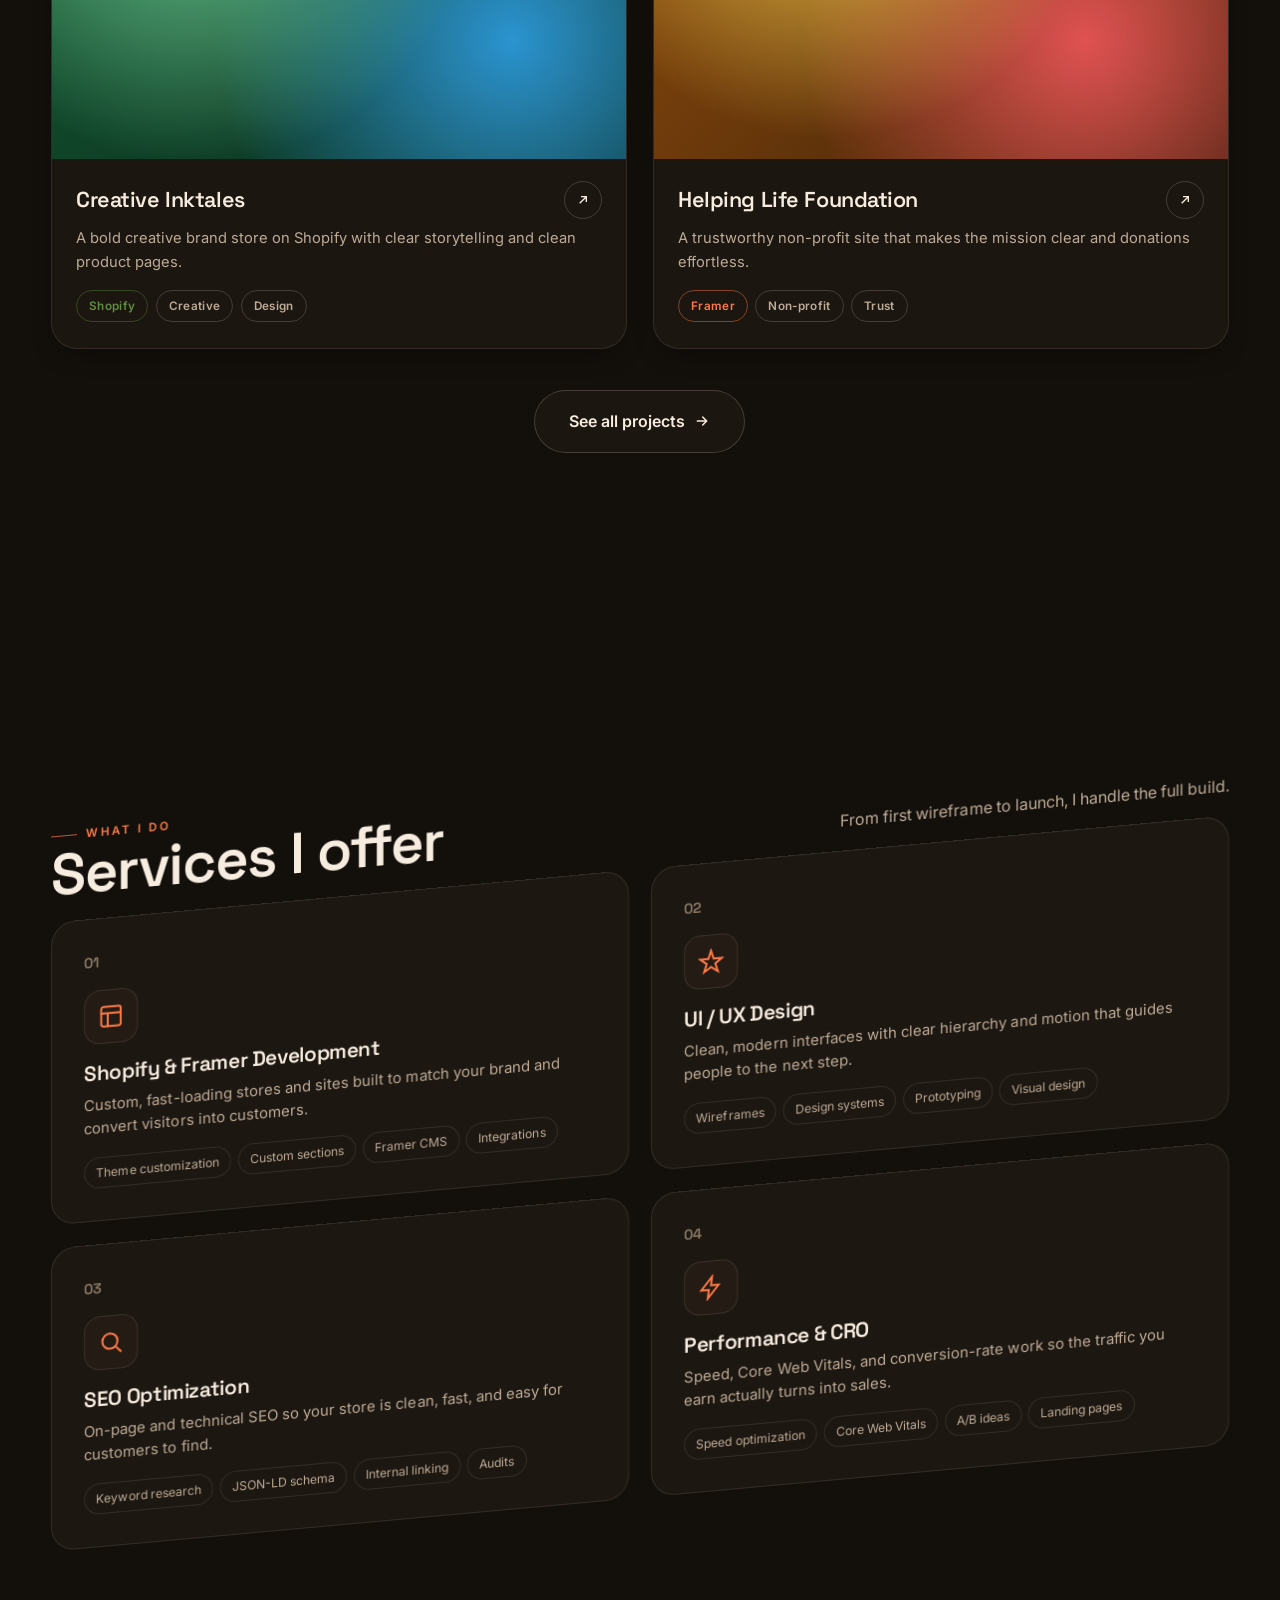
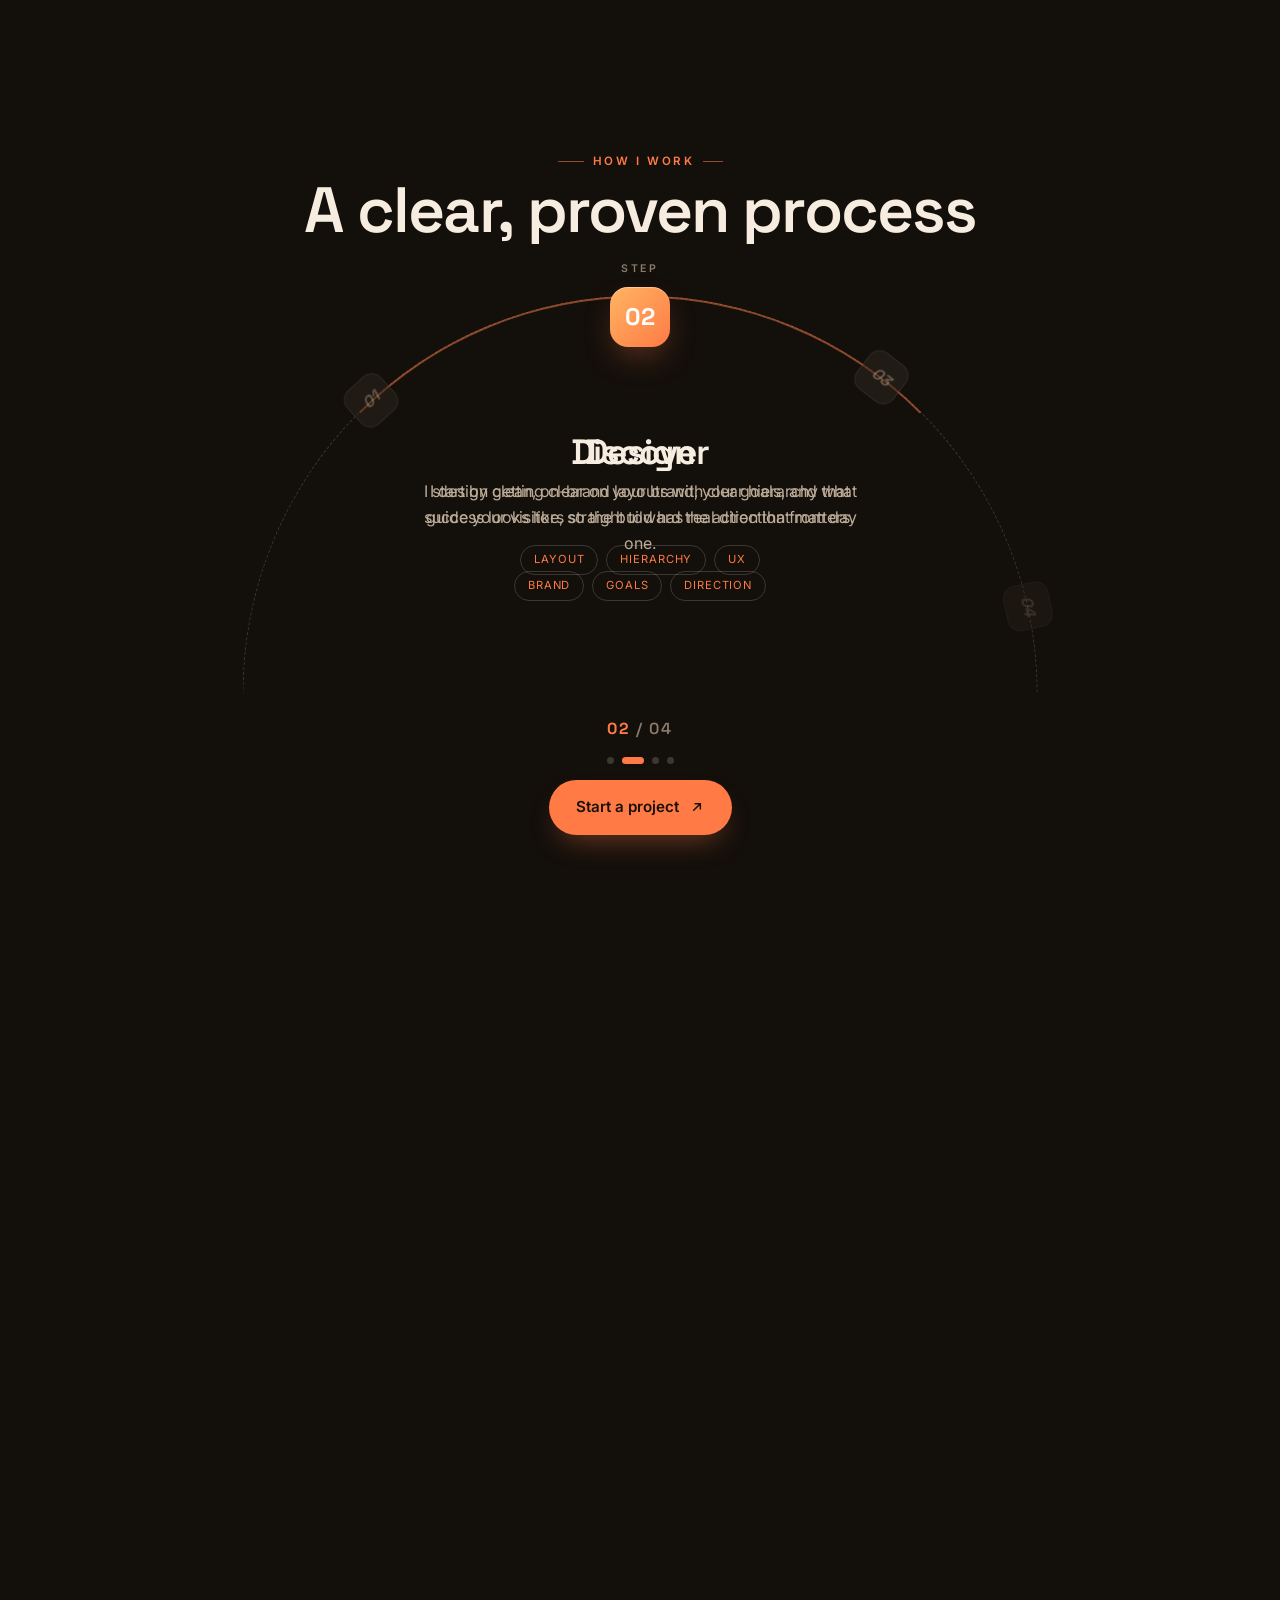
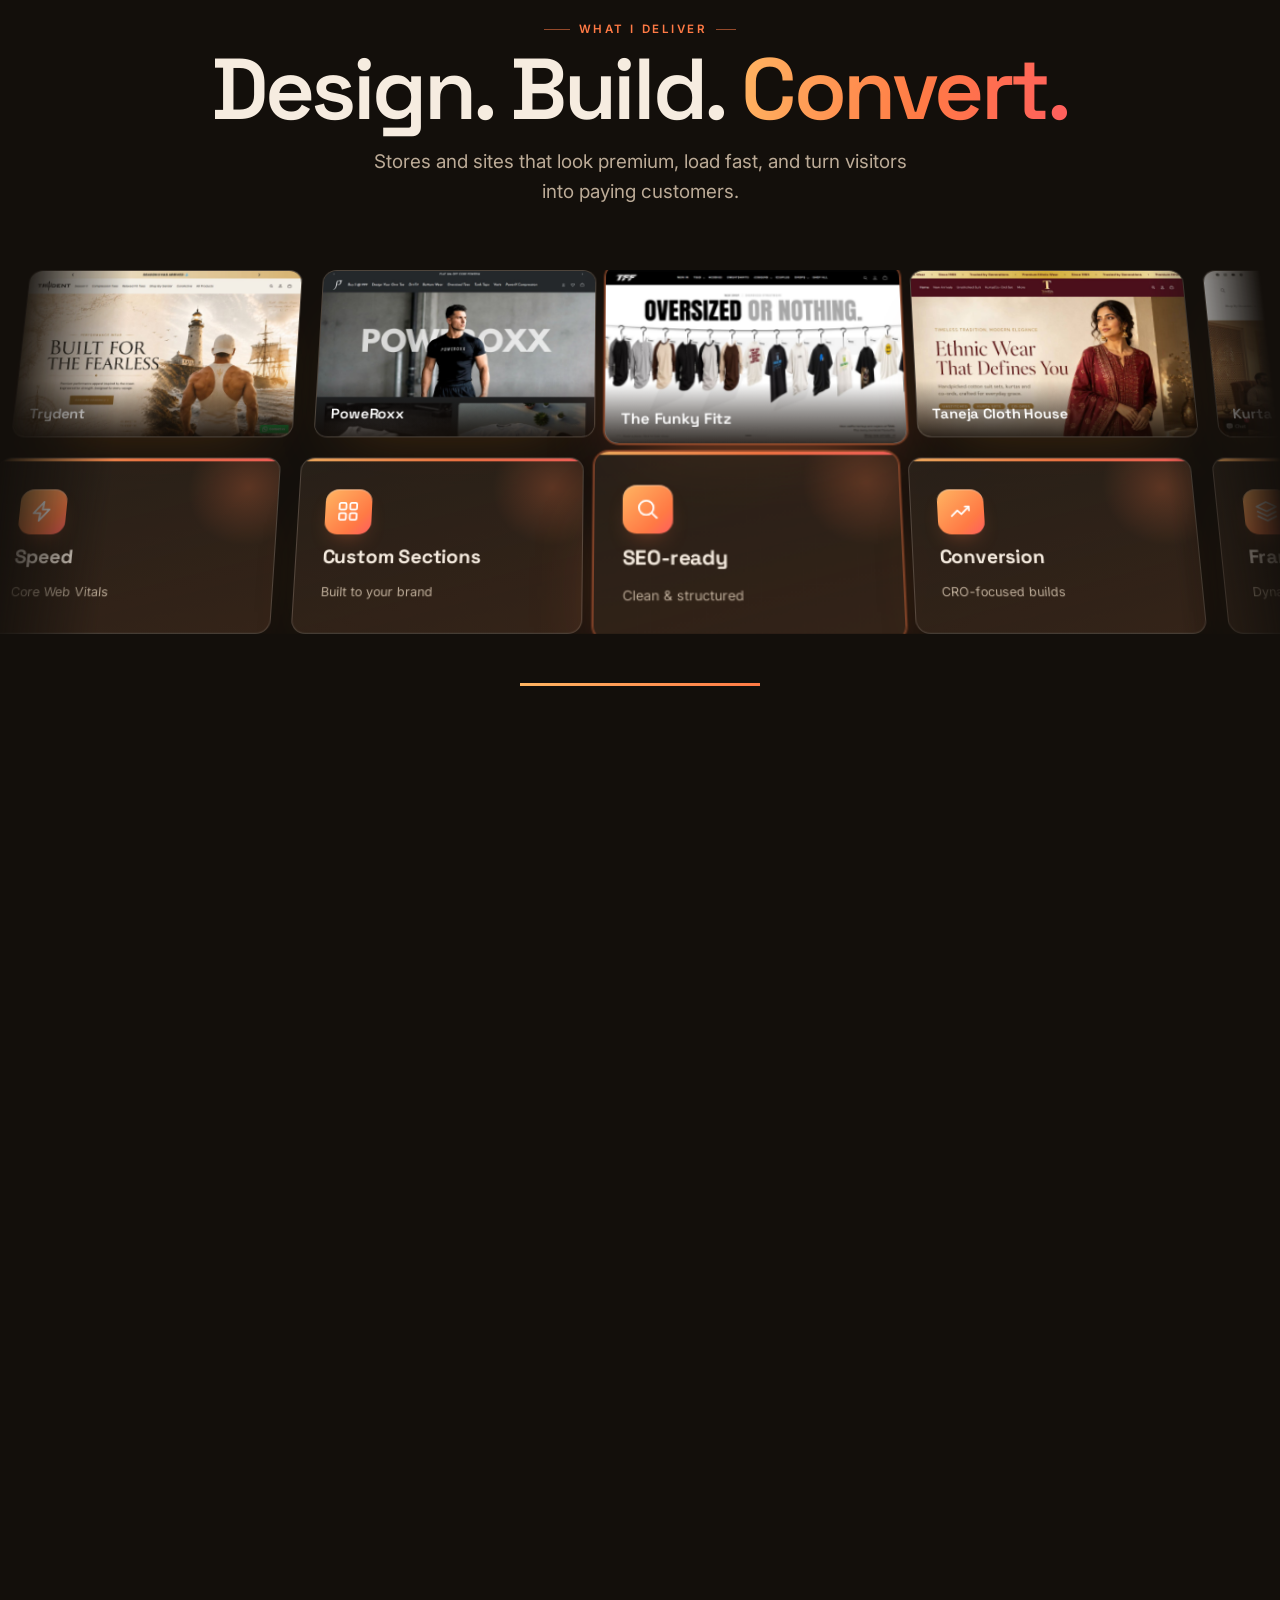
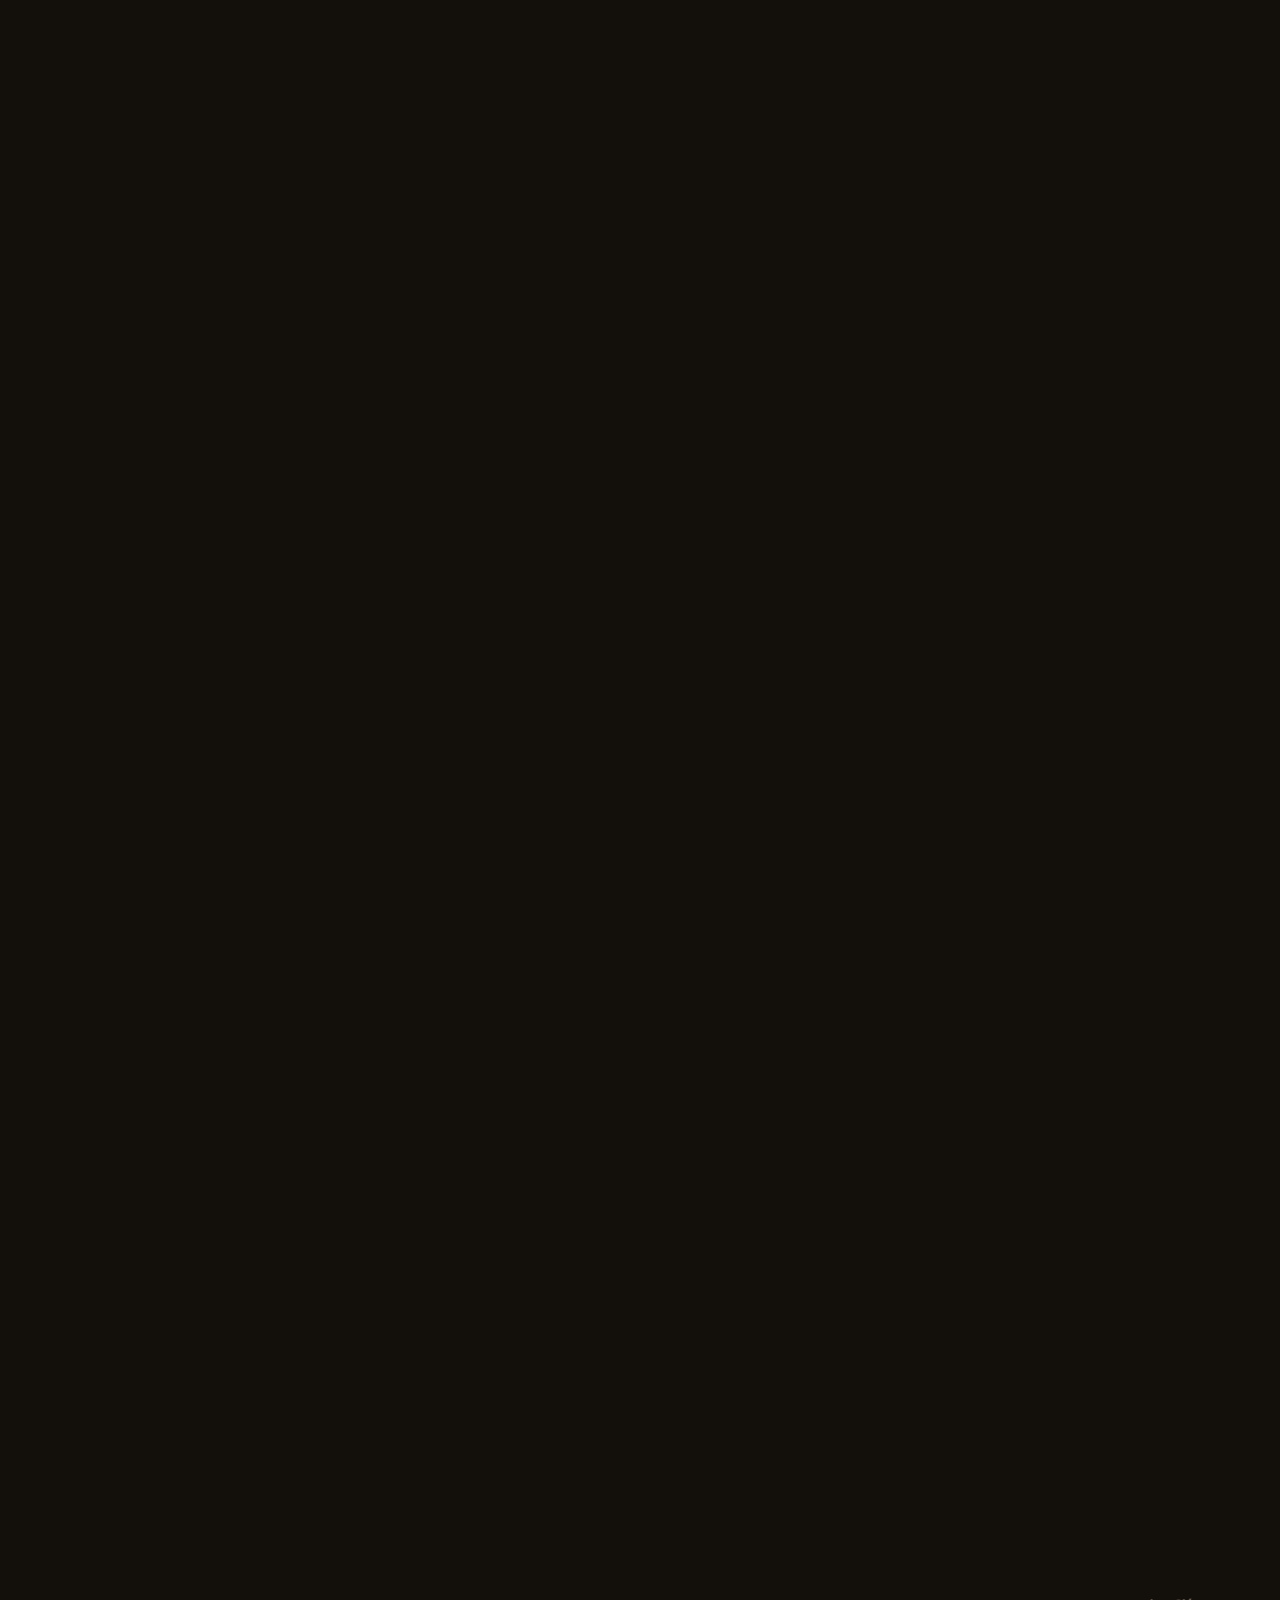
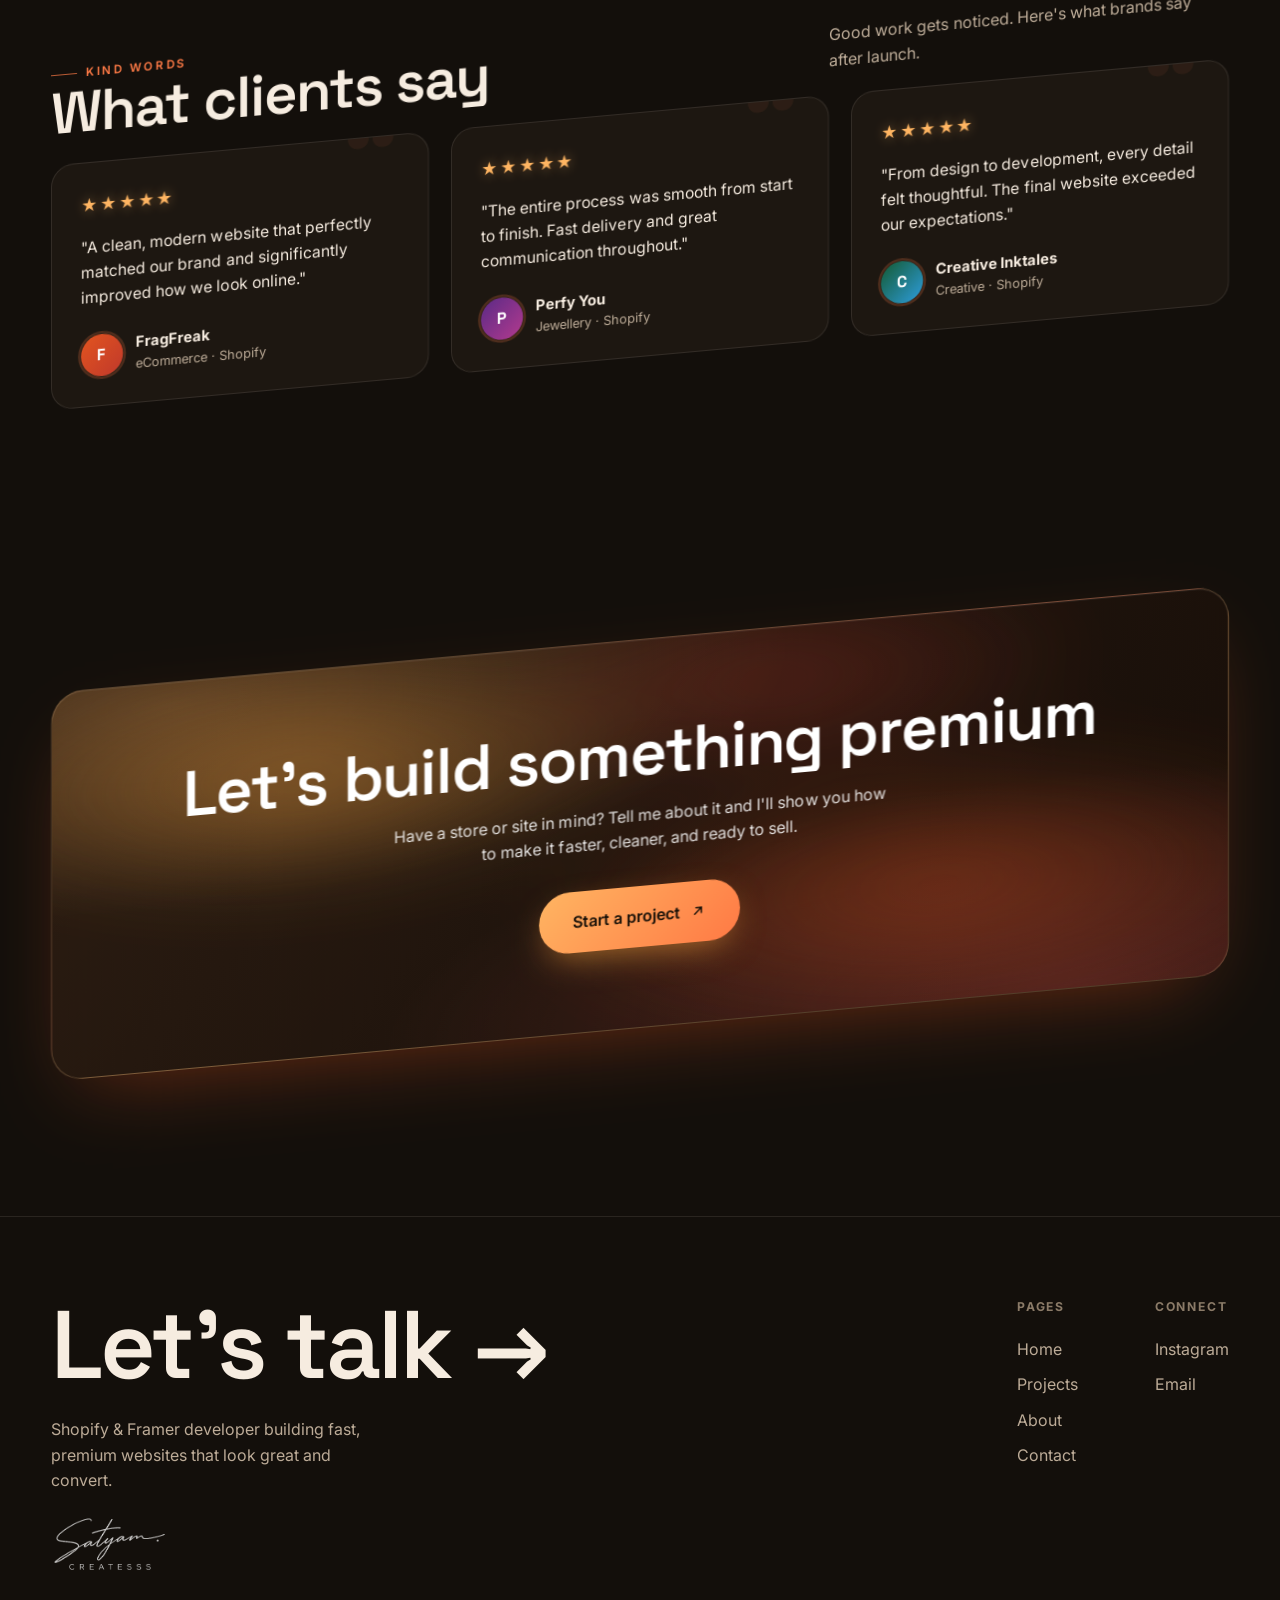
==== commit 820790b4: "Add InnerEaze, new hero entrance, dark theme by default - InnerEaze added as the newest project (hom" ====
--- a/index.html
+++ b/index.html
@@ -1,5 +1,5 @@
 <!DOCTYPE html>
-<html lang="en" data-theme="light">
+<html lang="en" data-theme="dark">
 <head>
 <meta charset="UTF-8" />
 <meta name="viewport" content="width=device-width, initial-scale=1.0" />
@@ -23,8 +23,8 @@
 <link rel="preload" as="style" href="https://fonts.googleapis.com/css2?family=Space+Grotesk:wght@400;500;600;700&family=Inter:wght@400;500;600&display=swap" onload="this.onload=null;this.rel='stylesheet'" />
 <noscript><link rel="stylesheet" href="https://fonts.googleapis.com/css2?family=Space+Grotesk:wght@400;500;600;700&family=Inter:wght@400;500;600&display=swap" /></noscript>
 <style>@view-transition{navigation:auto}</style>
-<script>(function(){try{var d=document.documentElement,t=localStorage.getItem("satyam-theme");if(!t)t=matchMedia("(prefers-color-scheme: dark)").matches?"dark":"light";d.setAttribute("data-theme",t);if(sessionStorage.getItem("satyam-pre")){d.classList.add("pre-seen");if("onpagereveal" in window)addEventListener("pagereveal",function(e){if(!e.viewTransition)d.classList.add("page-in")});else d.classList.add("page-in")}}catch(e){}})();</script>
-<link rel="stylesheet" href="assets/css/style.css?v=51" />
+<script>(function(){try{var d=document.documentElement,t=localStorage.getItem("satyam-theme-v2");if(t!=="light")t="dark";d.setAttribute("data-theme",t);if(sessionStorage.getItem("satyam-pre")){d.classList.add("pre-seen");if("onpagereveal" in window)addEventListener("pagereveal",function(e){if(!e.viewTransition)d.classList.add("page-in")});else d.classList.add("page-in")}}catch(e){}})();</script>
+<link rel="stylesheet" href="assets/css/style.css?v=52" />
 </head>
 <body class="no-scroll">
 
@@ -90,14 +90,14 @@
     <span class="liq liq1"></span><span class="liq liq2"></span><span class="liq liq3"></span><span class="liq liq4"></span>
   </div>
   <div class="hero-spot" aria-hidden="true"></div>
-  <div class="hero-sweep" aria-hidden="true"></div>
+  <div class="hero-bloom" aria-hidden="true"></div>
   <div class="wrap hero-grid">
     <div class="hero-copy">
       <div class="avail" data-animate="fade-up"><span class="live"></span> Available for new projects</div>
       <h1>
-        <span class="line"><span data-animate="fade-up">I build premium</span></span>
-        <span class="line"><span class="grad" data-animate="fade-up" data-delay="1">Shopify &amp; Framer</span></span>
-        <span class="line"><span data-animate="fade-up" data-delay="2">websites that <span class="rot"><b>convert.</b><b>sell.</b><b>scale.</b><b>rank.</b></span></span></span>
+        <span class="line"><span data-animate="fade-up"><span class="w"><span style="--d:.08s">I</span></span> <span class="w"><span style="--d:.15s">build</span></span> <span class="w"><span style="--d:.22s">premium</span></span></span></span>
+        <span class="line"><span class="grad" data-animate="fade-up">Shopify &amp; Framer</span></span>
+        <span class="line"><span data-animate="fade-up"><span class="w"><span style="--d:.44s">websites</span></span> <span class="w"><span style="--d:.51s">that</span></span> <span class="w"><span style="--d:.58s"><span class="rot"><b>convert.</b><b>sell.</b><b>scale.</b><b>rank.</b></span></span></span></span></span>
       </h1>
       <p class="hero-sub" data-animate="fade-up" data-delay="3">
         Clean design, performance, and conversion-driven builds for eCommerce and service brands.
@@ -139,6 +139,7 @@
   </div>
   <div class="logos-marquee" aria-hidden="true">
     <div class="ticker-track logos-track">
+      <span class="logo-cell"><img class="lw" data-src="assets/img/logos/innereaze.png" alt="InnerEaze"></span>
       <span class="logo-cell"><img class="lw" data-src="assets/img/logos/taneja-cloth-house.png" alt="Taneja Cloth House"></span>
       <span class="logo-cell"><img class="lw inv" data-src="assets/img/logos/fragfreak.png" alt="FragFreak"></span>
       <span class="logo-cell"><img class="lw inv" data-src="assets/img/logos/perfy-you.png" alt="Perfy You"></span>
@@ -211,6 +212,14 @@
     </div>
 
     <div class="proj-grid">
+      <a href="project.html?p=innereaze" class="proj-card card3d" data-card3d>
+        <div class="proj-visual"><div class="mesh mesh-b"></div><span class="logo">InnerEaze</span></div>
+        <div class="proj-body">
+          <div class="top"><h3>InnerEaze</h3><span class="arrow"><svg viewBox="0 0 24 24" fill="none" stroke="currentColor" stroke-width="2" style="width:16px;height:16px"><path d="M7 17L17 7M9 7h8v8"/></svg></span></div>
+          <p>A bright, Gen Z style Shopify store for an innerwear family business from 1986, with three brands under one roof.</p>
+          <div class="proj-meta"><span class="tag shopify">Shopify</span><span class="tag">Innerwear</span><span class="tag">Store Build</span></div>
+        </div>
+      </a>
       <a href="project.html?p=millionaire-fragrances" class="proj-card card3d" data-card3d>
         <div class="proj-visual"><div class="mesh mesh-b"></div><span class="yr">2026</span><span class="logo">Millionaire<br>Fragrances</span></div>
         <div class="proj-body">
@@ -271,15 +280,6 @@
           <div class="top"><h3>Helping Life Foundation</h3><span class="arrow"><svg viewBox="0 0 24 24" fill="none" stroke="currentColor" stroke-width="2" style="width:16px;height:16px"><path d="M7 17L17 7M9 7h8v8"/></svg></span></div>
           <p>A trustworthy non-profit site that makes the mission clear and donations effortless.</p>
           <div class="proj-meta"><span class="tag framer">Framer</span><span class="tag">Non-profit</span><span class="tag">Trust</span></div>
-        </div>
-      </a>
-
-      <a href="project.html?p=trydent" class="proj-card card3d" data-card3d>
-        <div class="proj-visual"><div class="mesh mesh-f"></div><span class="yr">2022</span><span class="logo">Trydent</span></div>
-        <div class="proj-body">
-          <div class="top"><h3>Trydent</h3><span class="arrow"><svg viewBox="0 0 24 24" fill="none" stroke="currentColor" stroke-width="2" style="width:16px;height:16px"><path d="M7 17L17 7M9 7h8v8"/></svg></span></div>
-          <p>A modern D2C store with a clean storefront and a setup ready to scale with paid ads.</p>
-          <div class="proj-meta"><span class="tag shopify">Shopify</span><span class="tag">D2C</span><span class="tag">Fashion</span></div>
         </div>
       </a>
     </div>
@@ -526,6 +526,6 @@
 <button class="to-top" aria-label="Back to top"><svg viewBox="0 0 24 24" fill="none" stroke="currentColor" stroke-width="2.2" stroke-linecap="round" style="width:20px;height:20px"><path d="M12 19V5M5 12l7-7 7 7"/></svg></button>
 
 <script src="assets/js/lenis.min.js?v=46"></script>
-<script src="assets/js/main.js?v=52"></script>
+<script src="assets/js/main.js?v=54"></script>
 </body>
 </html>
--- a/assets/css/style.css
+++ b/assets/css/style.css
@@ -645,9 +645,19 @@
 .hero .wrap { position: relative; z-index: 2; }
 .hero-grid { display: grid; grid-template-columns: 1.08fr .92fr; gap: clamp(2rem, 5vw, 4.5rem); align-items: center; }
 .hero-copy { display: flex; flex-direction: column; gap: 1.5rem; min-width: 0; }
-/* dramatic slide-in-from-left for the copy (fires after preloader via .in) */
-.hero-copy > [data-animate="fade-up"] { transform: translateX(-85px); filter: blur(6px); transition: opacity .8s cubic-bezier(.16,1,.3,1), transform 1s cubic-bezier(.16,1,.3,1), filter .7s ease; }
-.hero-copy > [data-animate="fade-up"].in { transform: none; filter: blur(0); }
+/* hero entrance (fires after the preloader via .in): the copy rises straight up into place in reading
+   order; the headline words rise out of their own masks (see .hero h1 .w); a warm bloom opens behind */
+.hero-copy > [data-animate="fade-up"] { transform: translateY(22px); filter: none; transition: opacity .9s cubic-bezier(.16,1,.3,1), transform 1s cubic-bezier(.16,1,.3,1); }
+.hero-copy > [data-animate="fade-up"].in { transform: none; }
+.hero-copy > .avail[data-animate] { filter: blur(8px); transition: opacity .8s cubic-bezier(.16,1,.3,1), transform .9s cubic-bezier(.16,1,.3,1), filter .7s ease; transition-delay: 0s; }
+.hero-copy > .avail[data-animate].in { filter: blur(0); }
+.hero-copy > .hero-sub[data-animate] { transition-delay: .62s; }
+.hero-copy > .hero-cta[data-animate] { transition-delay: .74s; }
+/* chips arrive one by one (translate/opacity only, so the chip hover lift still works) */
+.hero-copy > .hero-tags[data-animate] { opacity: 1; transform: none; transition: none; }
+.hero-tags .chip { opacity: 0; translate: 0 14px; transition: transform .25s, border-color .25s, color .25s, opacity .6s ease var(--cd, .86s), translate .8s cubic-bezier(.16,1,.3,1) var(--cd, .86s); }
+.hero-tags.in .chip { opacity: 1; translate: none; }
+.hero-tags .chip:nth-child(2) { --cd: .91s; } .hero-tags .chip:nth-child(3) { --cd: .96s; } .hero-tags .chip:nth-child(4) { --cd: 1.01s; } .hero-tags .chip:nth-child(5) { --cd: 1.06s; }
 /* 3D floating work-showcase */
 .hero-show { position: relative; perspective: 1300px; min-height: clamp(330px, 36vw, 470px); }
 .hs-stage { position: absolute; inset: 0; transform-style: preserve-3d; will-change: transform; transition: transform .25s ease-out; }
@@ -694,14 +704,13 @@
 .hero-show:hover .hs-front { animation-play-state: paused; transform: translateZ(45px) translate(-11%, 7%) rotate(-5deg) scale(1.03) !important; box-shadow: 0 62px 120px -38px rgba(120,70,20,.6); }
 .hero-show:hover .hs-back  { animation-play-state: paused; transform: translateZ(-12px) translate(14%, -10%) rotate(7deg) scale(1.02) !important; opacity: 1 !important; }
 .hero-show:hover .hs-screen img { animation-play-state: paused; }
-/* one-time light sweep across the hero on load */
-.hero-sweep { position: absolute; inset: 0; z-index: 4; pointer-events: none; opacity: 0; background: linear-gradient(105deg, transparent 42%, rgba(255,255,255,.55) 50%, transparent 58%); transform: translateX(-120%); }
-body.loaded .hero-sweep { animation: heroSweep2 1.15s ease-out .55s both; }
-@keyframes heroSweep2 { 0% { opacity: 0; transform: translateX(-120%); } 22% { opacity: 1; } 100% { opacity: 0; transform: translateX(120%); } }
-/* kinetic headline: stronger sequential line cascade */
-.hero h1 .line:nth-child(1) > span[data-animate] { transition-delay: .05s; }
-.hero h1 .line:nth-child(2) > span[data-animate] { transition-delay: .2s; }
-.hero h1 .line:nth-child(3) > span[data-animate] { transition-delay: .35s; }
+/* one-time warm bloom: light opens outward from behind the headline, then settles away (no direction) */
+.hero-bloom { position: absolute; z-index: 1; left: 27%; top: 47%; width: min(1150px, 92vw); aspect-ratio: 1; margin: calc(min(1150px, 92vw) / -2) 0 0 calc(min(1150px, 92vw) / -2); border-radius: 50%; pointer-events: none; opacity: 0; background: radial-gradient(closest-side, rgba(255,242,224,.95), rgba(255,228,196,.55) 38%, rgba(255,214,172,.2) 64%, transparent 100%); }
+body.loaded .hero-bloom { animation: heroBloom 2s cubic-bezier(.16,1,.3,1) both; }
+@keyframes heroBloom { 0% { opacity: 0; transform: scale(.22); } 28% { opacity: .95; } 100% { opacity: 0; transform: scale(1.18); } }
+[data-theme="dark"] .hero-bloom { background: radial-gradient(closest-side, rgba(255,150,70,.5), rgba(214,92,34,.22) 45%, transparent 100%); }
+@media (max-width: 980px) { .hero-bloom { left: 50%; top: 30%; width: 170vw; margin: -85vw 0 0 -85vw; } }
+@media (prefers-reduced-motion: reduce) { .hero-bloom { display: none; } .hero-tags .chip { opacity: 1 !important; translate: none !important; } .hero h1 .w > span, .hero h1 .grad[data-animate] { transform: none !important; } }
 @media (prefers-reduced-motion: reduce) { .hs-front, .hs-back, .hs-badge { opacity: 1 !important; animation: none !important; } .hs-back { opacity: .92 !important; } }
 @media (max-width: 980px) {
   .hero-grid { grid-template-columns: 1fr; }
@@ -751,17 +760,15 @@
   animation: heroShimmer 6s ease-in-out infinite;
 }
 @keyframes heroShimmer { 0%,100% { background-position: 0% 0; } 50% { background-position: 100% 0; } }
-/* kinetic headline: lines swing up from behind the mask with overshoot */
+/* kinetic headline: every word rises out of its own mask, one after another (delays inline as --d);
+   the gradient line rises as one piece so its colour stays continuous */
 .hero h1 { position: relative; }
-.hero h1 .line > span[data-animate="fade-up"] { transform: translateY(118%) rotate(2.5deg); transform-origin: left bottom; transition: transform 1.1s cubic-bezier(.19,1,.22,1), opacity .5s ease; }
-.hero h1 .line > span[data-animate="fade-up"].in { transform: none; }
-/* one-time light sweep across the headline */
-.hero h1::after {
-  content: ""; position: absolute; inset: -6% -4%; pointer-events: none; z-index: 3; border-radius: 12px;
-  background: linear-gradient(105deg, transparent 38%, rgba(255,255,255,.5) 50%, transparent 62%);
-  transform: translateX(-120%); animation: heroSweep 1.5s 1.15s cubic-bezier(.4,0,.2,1) 1 both; mix-blend-mode: overlay;
-}
-@keyframes heroSweep { 0% { transform: translateX(-120%); opacity: 1; } 75% { opacity: 1; } 100% { transform: translateX(120%); opacity: 0; } }
+.hero h1 .line > span[data-animate="fade-up"] { opacity: 1; transform: none; filter: none; transition: none; }
+.hero h1 .w { display: inline-block; overflow: hidden; vertical-align: top; padding: 0 .06em .12em; margin: 0 -.06em -.12em; }
+.hero h1 .w > span { display: inline-block; transform: translateY(108%); transition: transform 1.05s cubic-bezier(.16,1,.3,1) var(--d, 0s); }
+.hero h1 .in .w > span { transform: none; }
+.hero h1 .line > span.grad[data-animate] { transform: translateY(108%); transition: transform 1.05s cubic-bezier(.16,1,.3,1) .3s; }
+.hero h1 .line > span.grad[data-animate].in { transform: none; }
 /* floating 3D glass tech chips */
 .hero-floats { position: absolute; inset: 0; z-index: 1; pointer-events: none; perspective: 1000px; will-change: transform; }
 .hfloat {
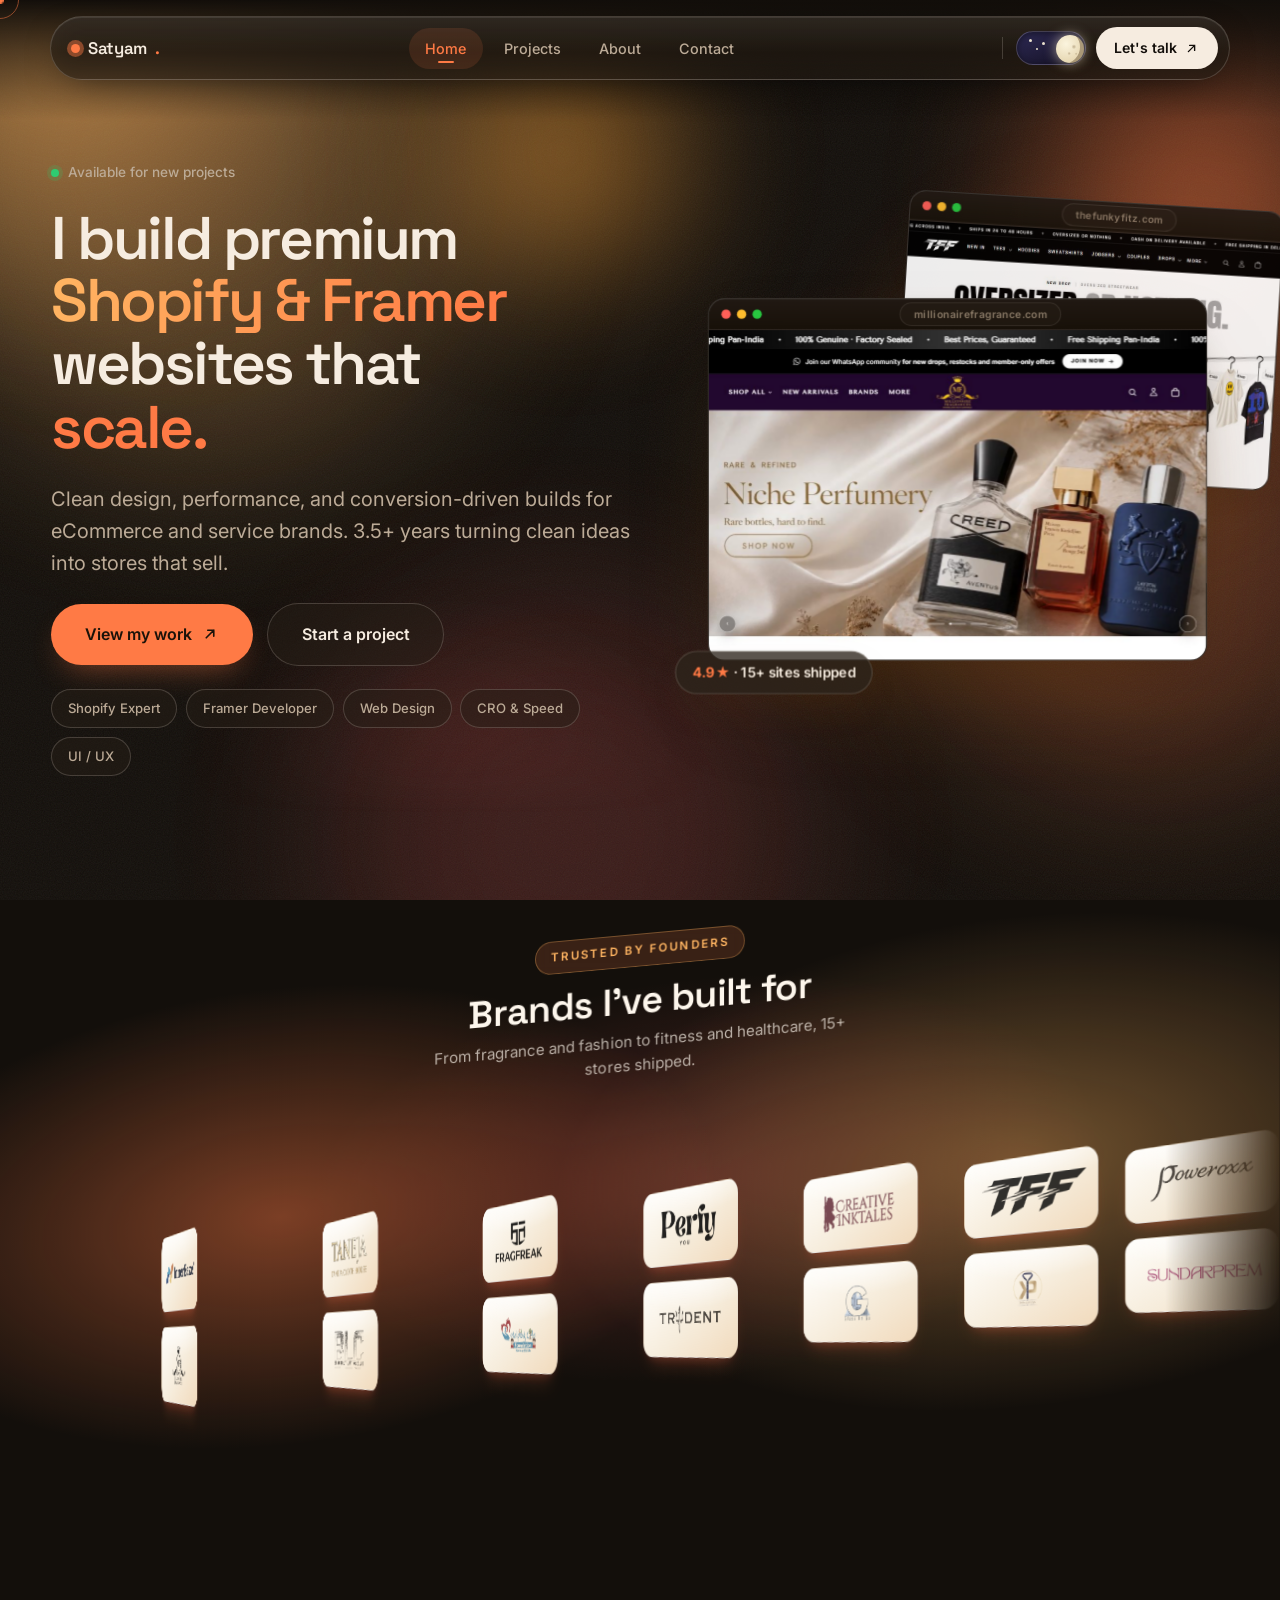
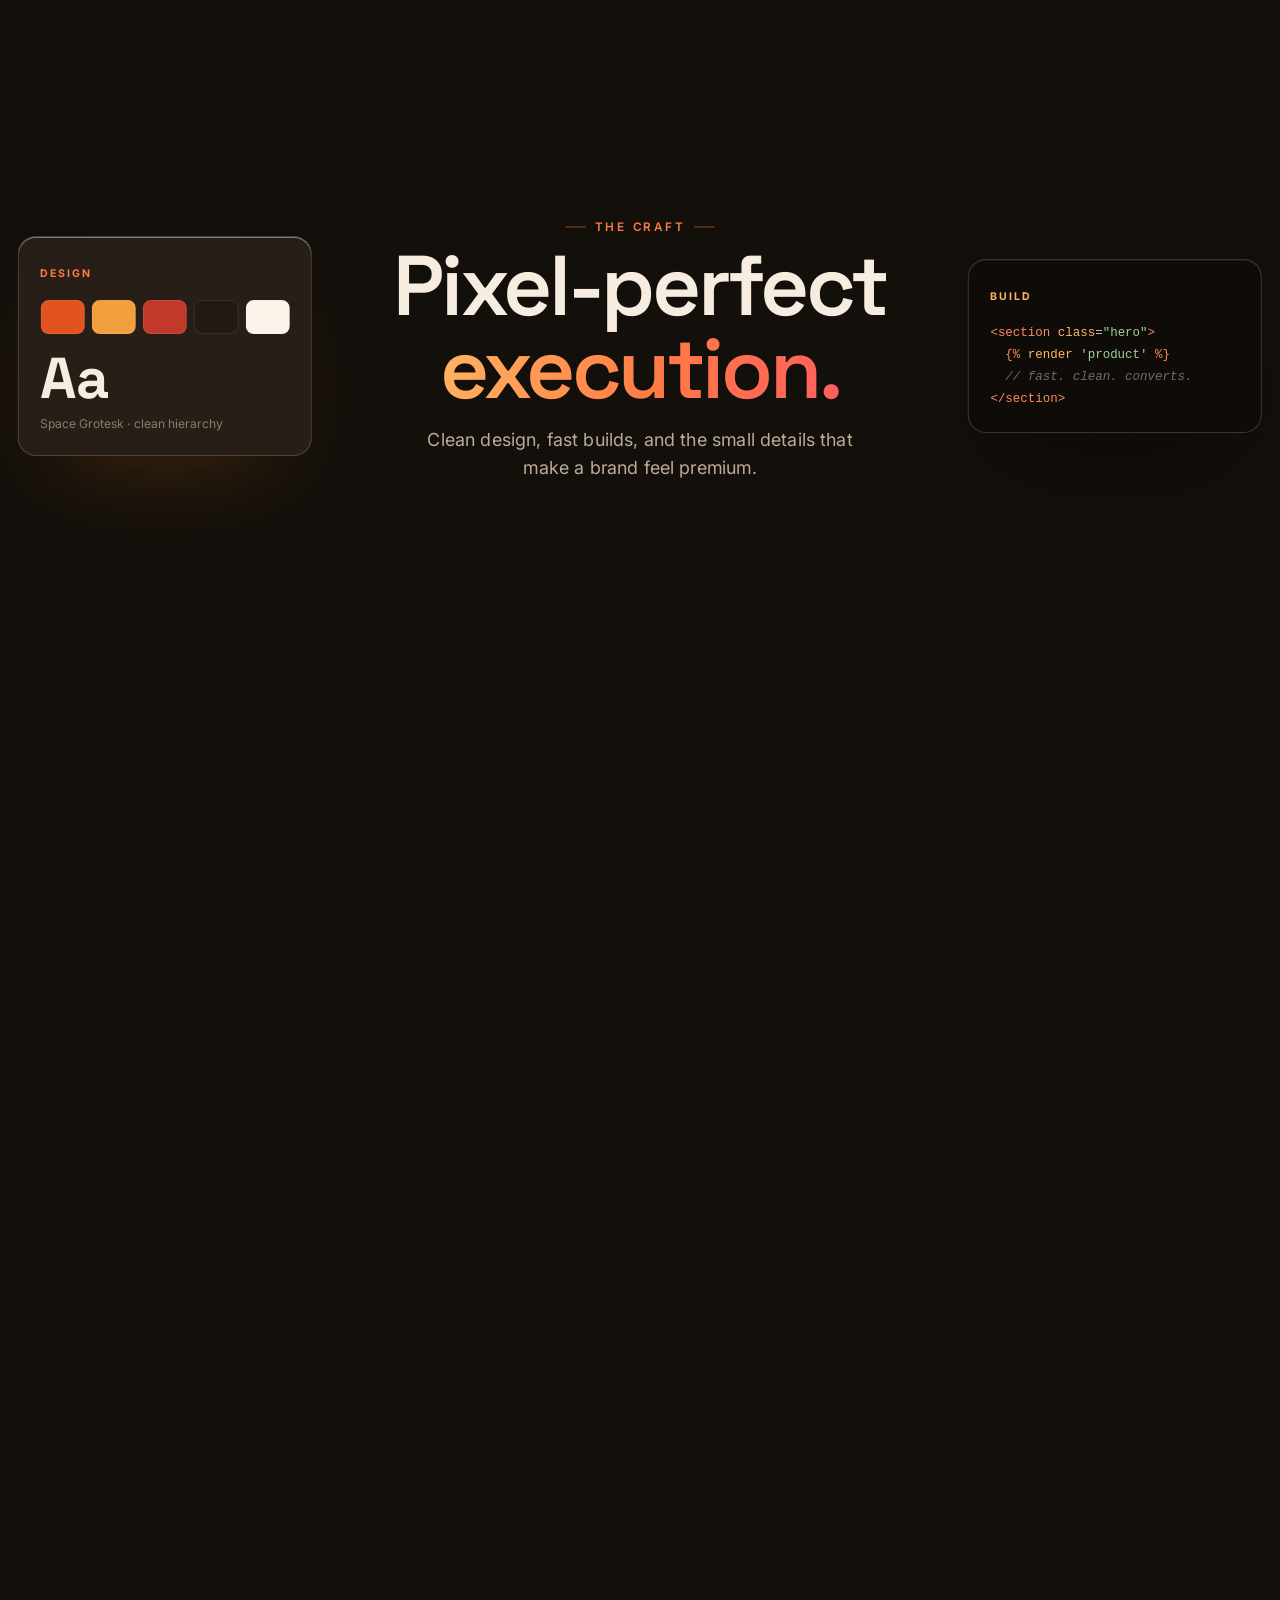
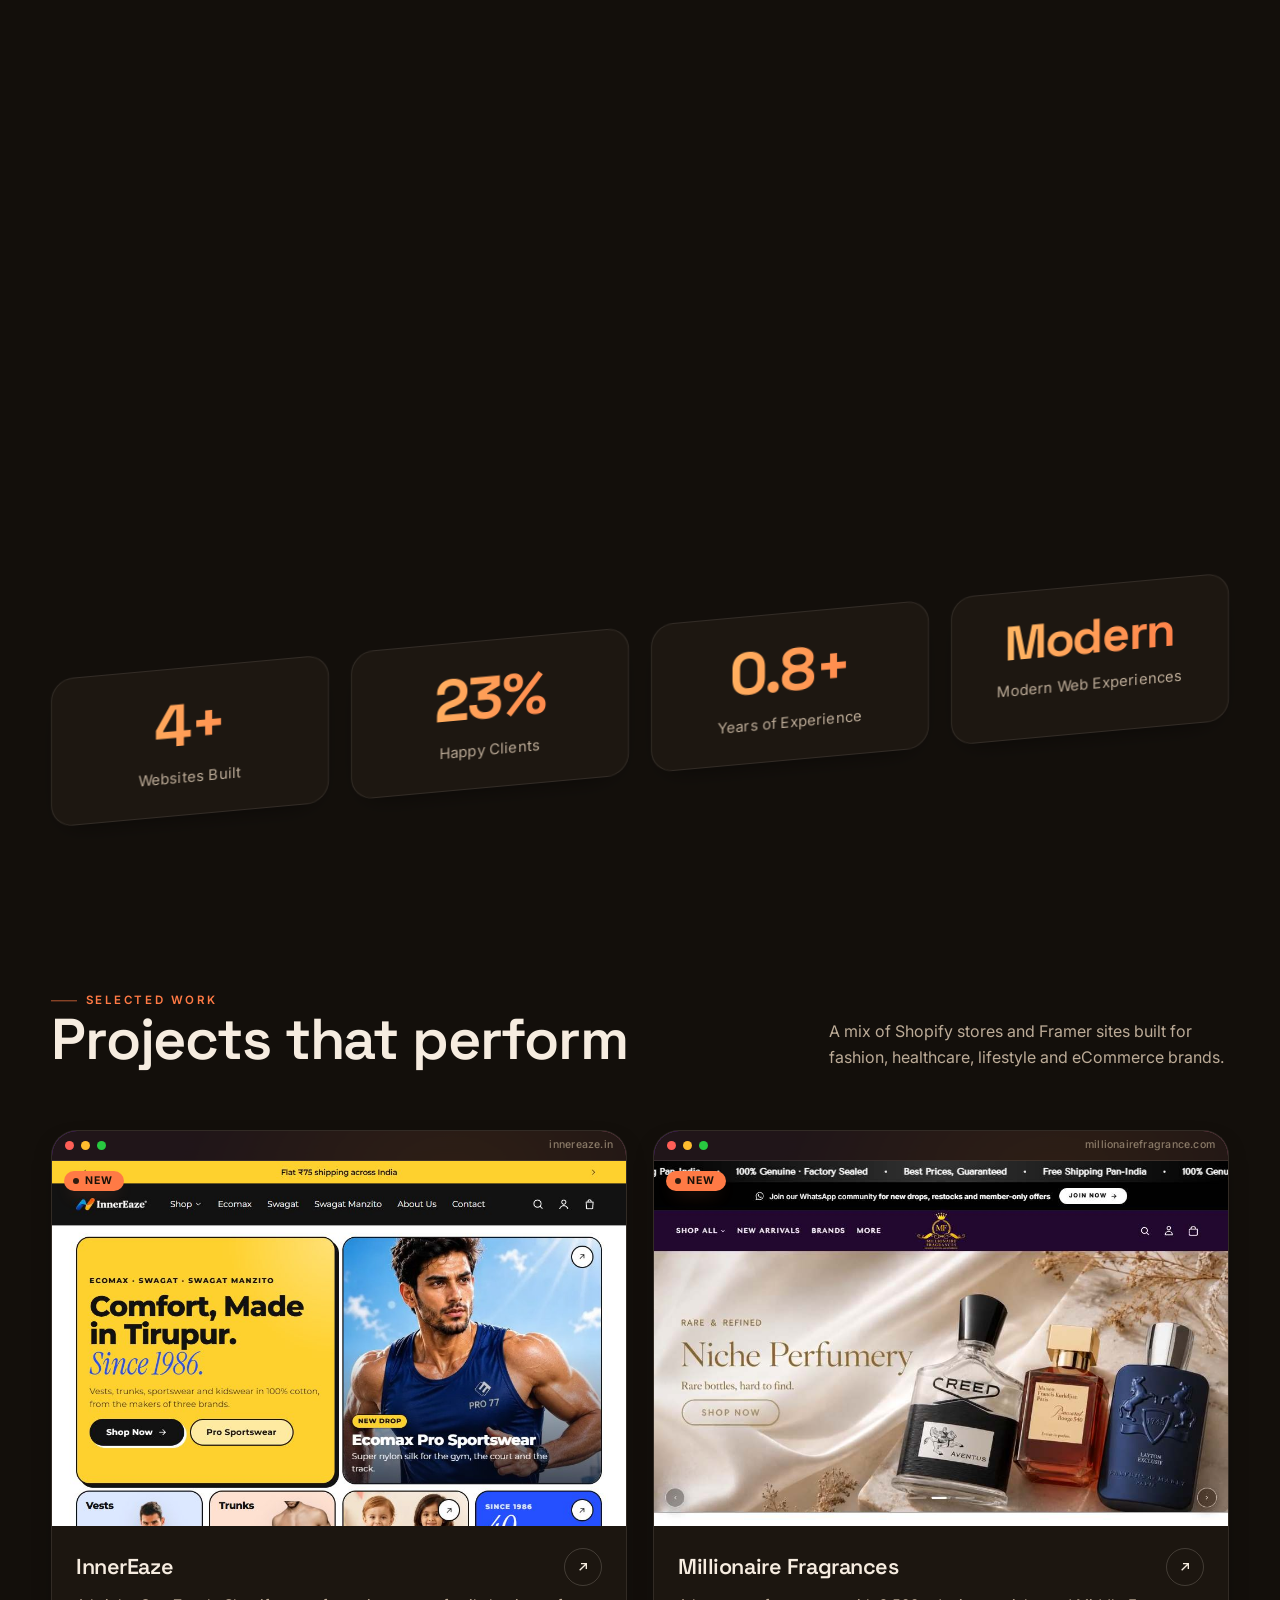
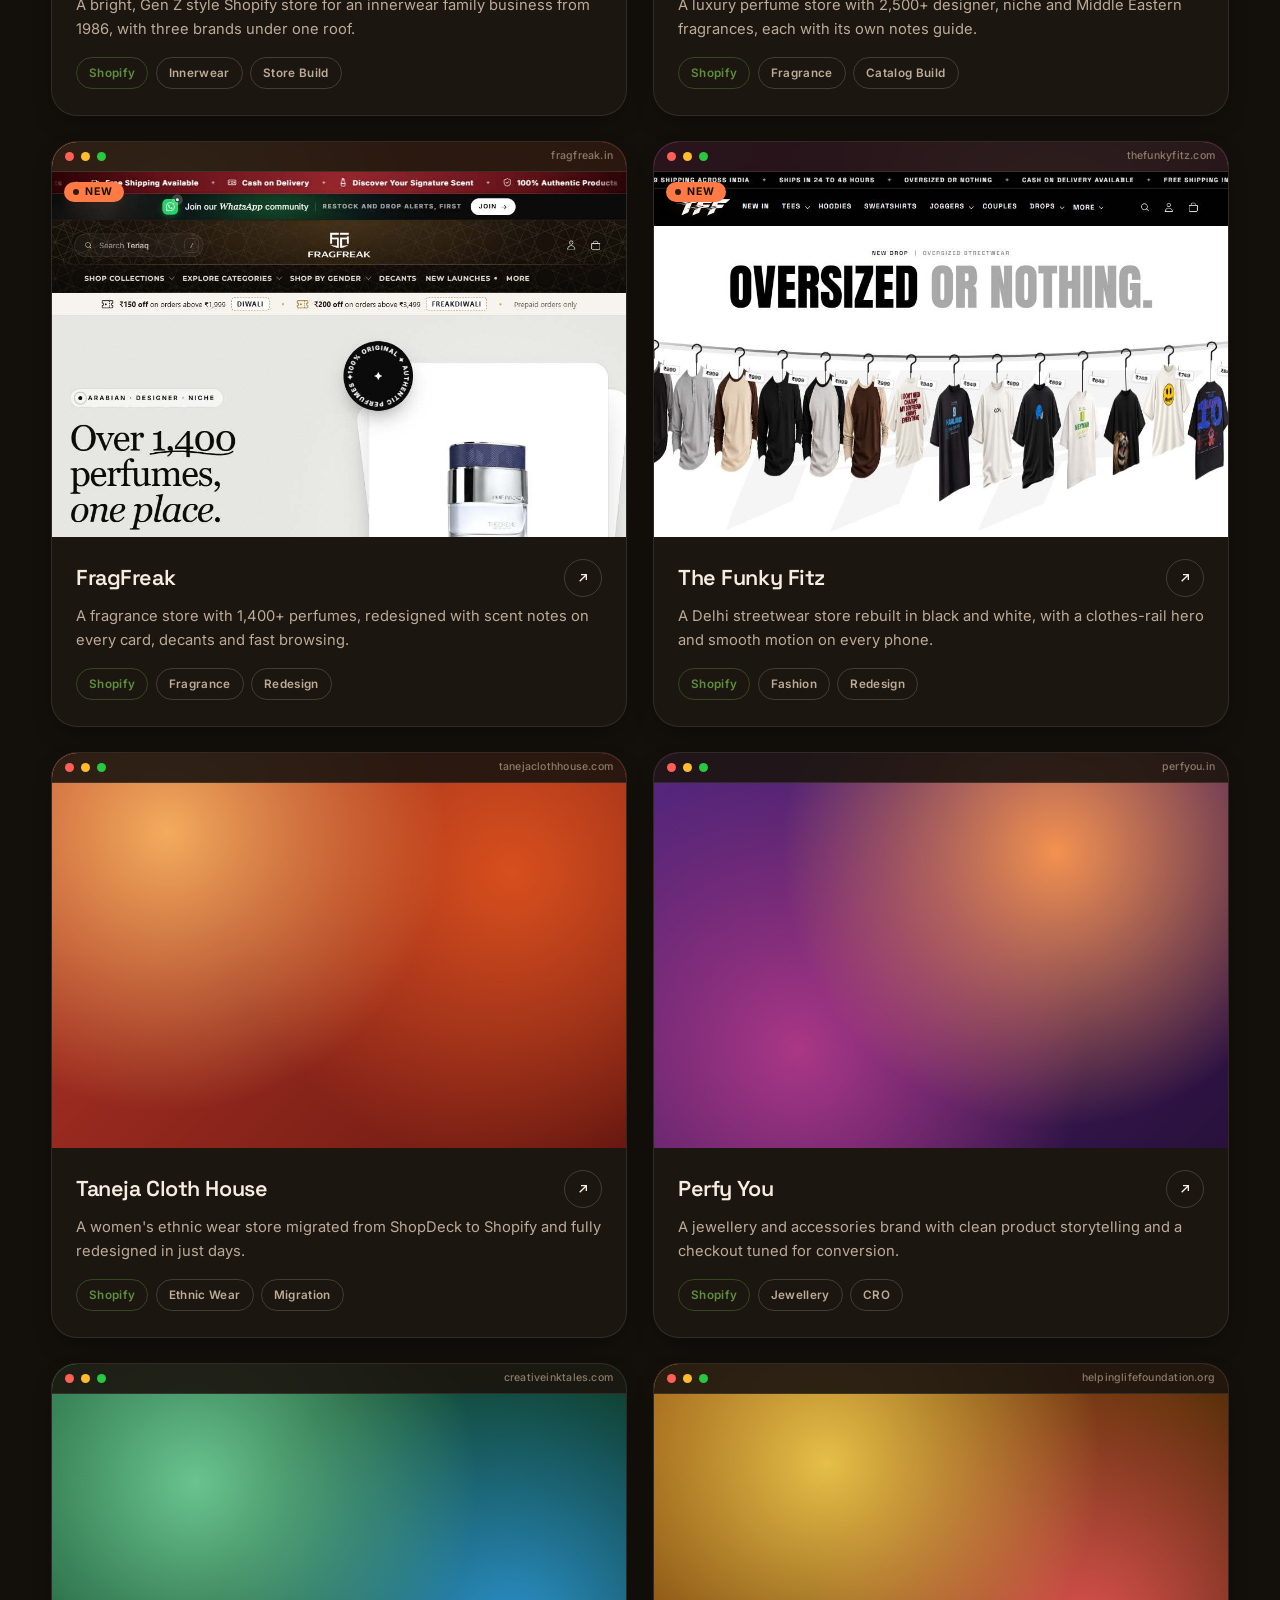
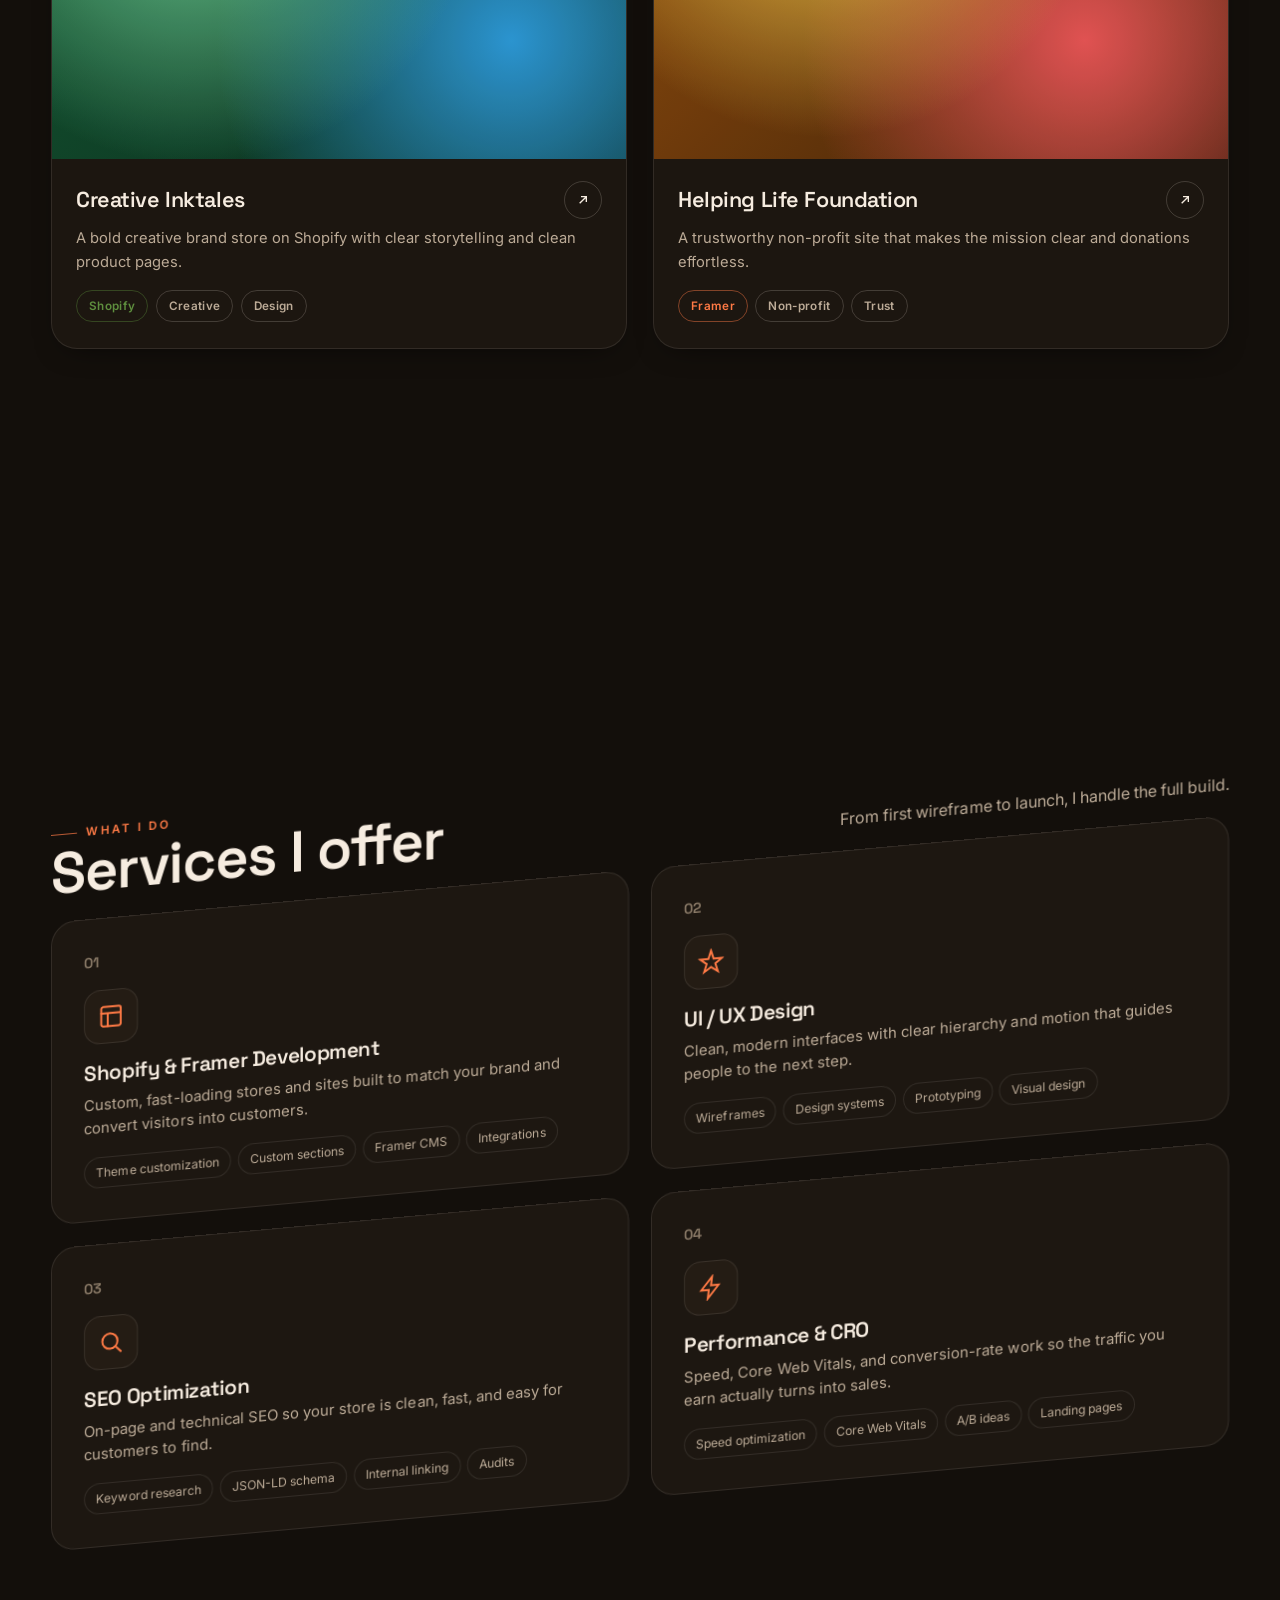
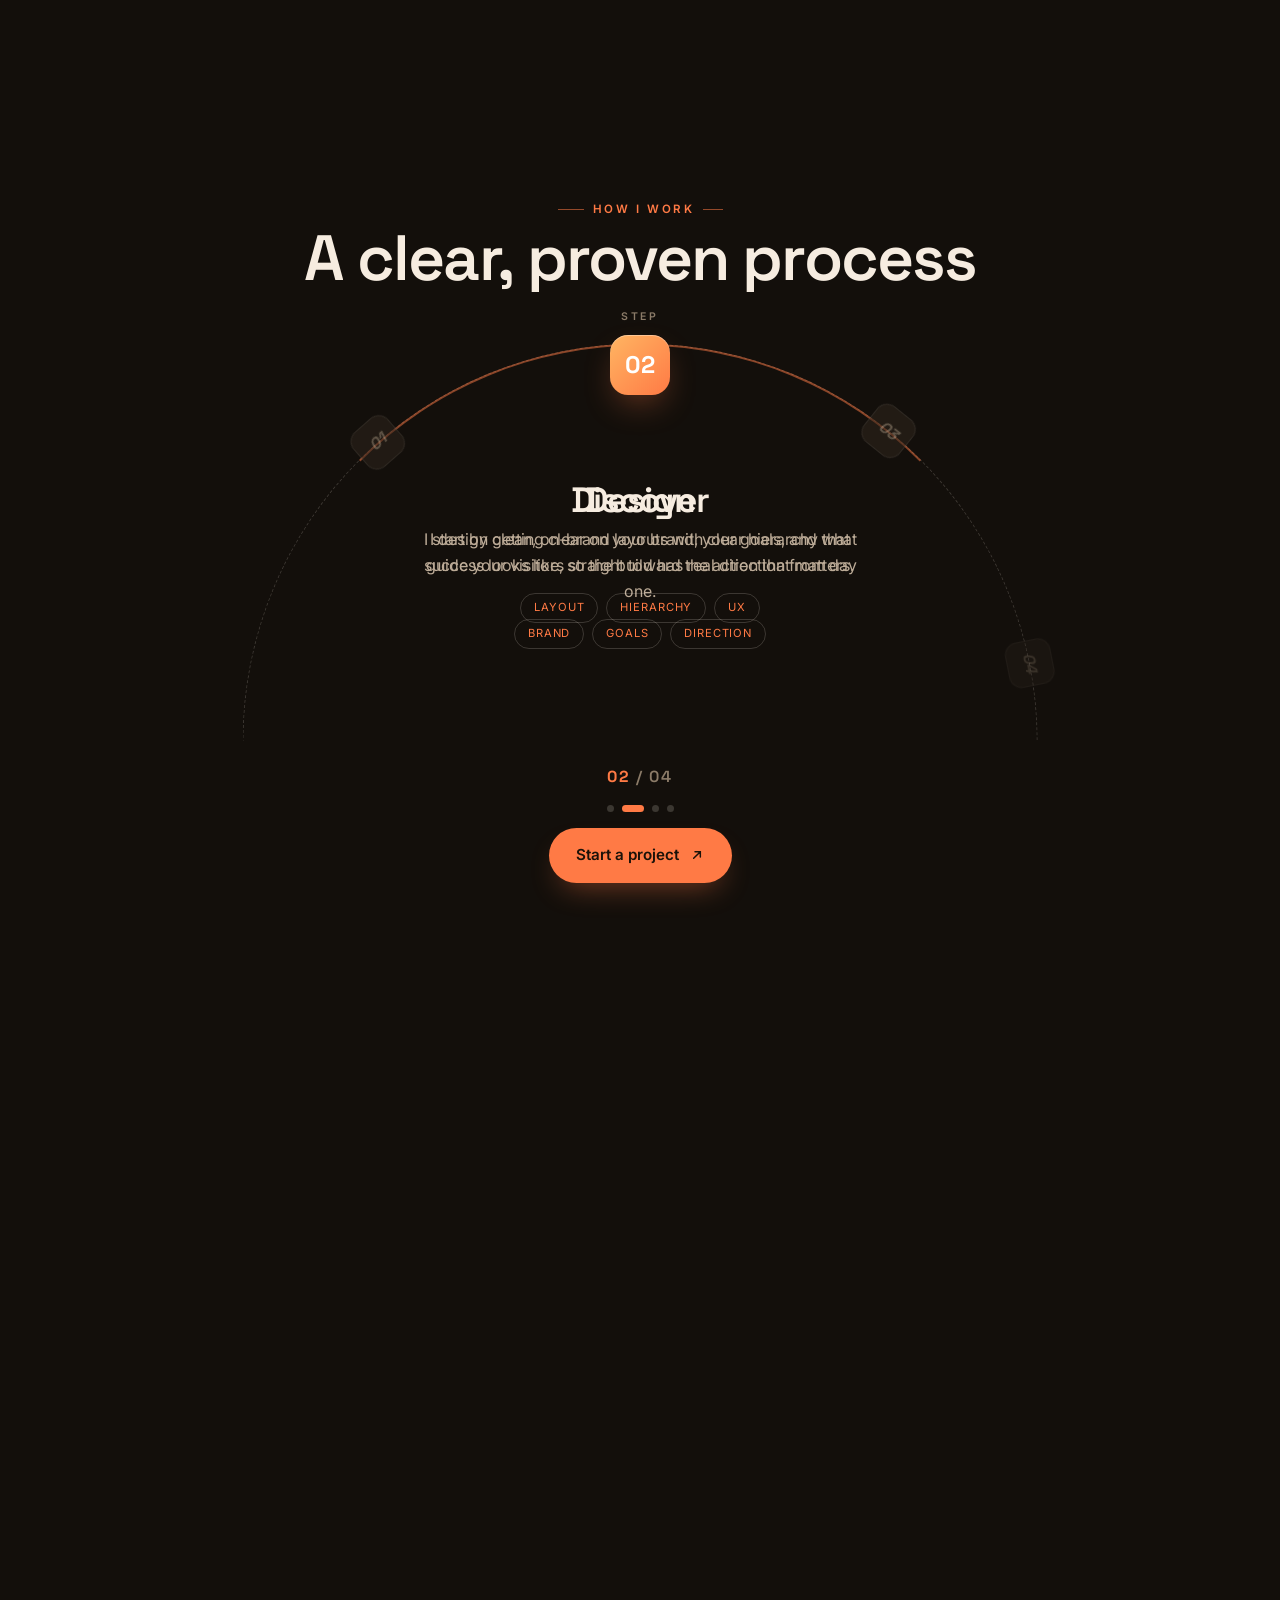
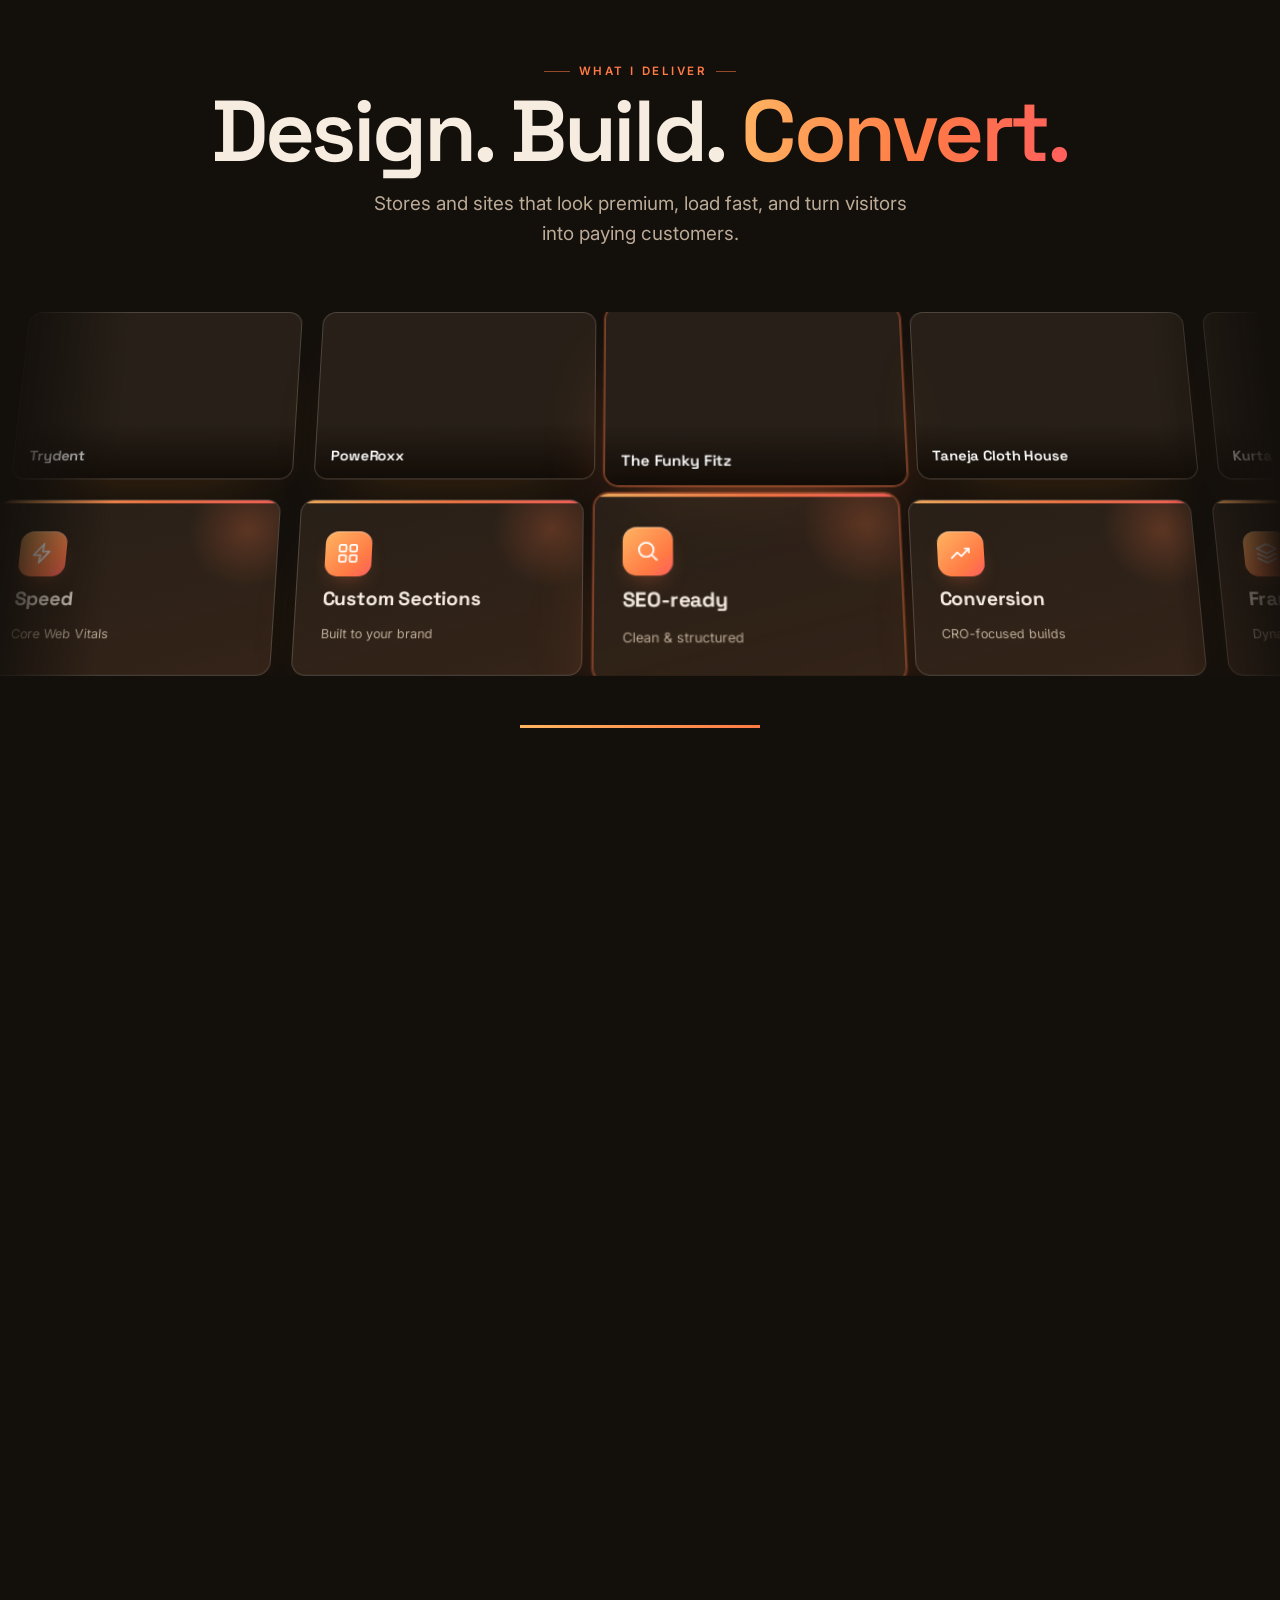
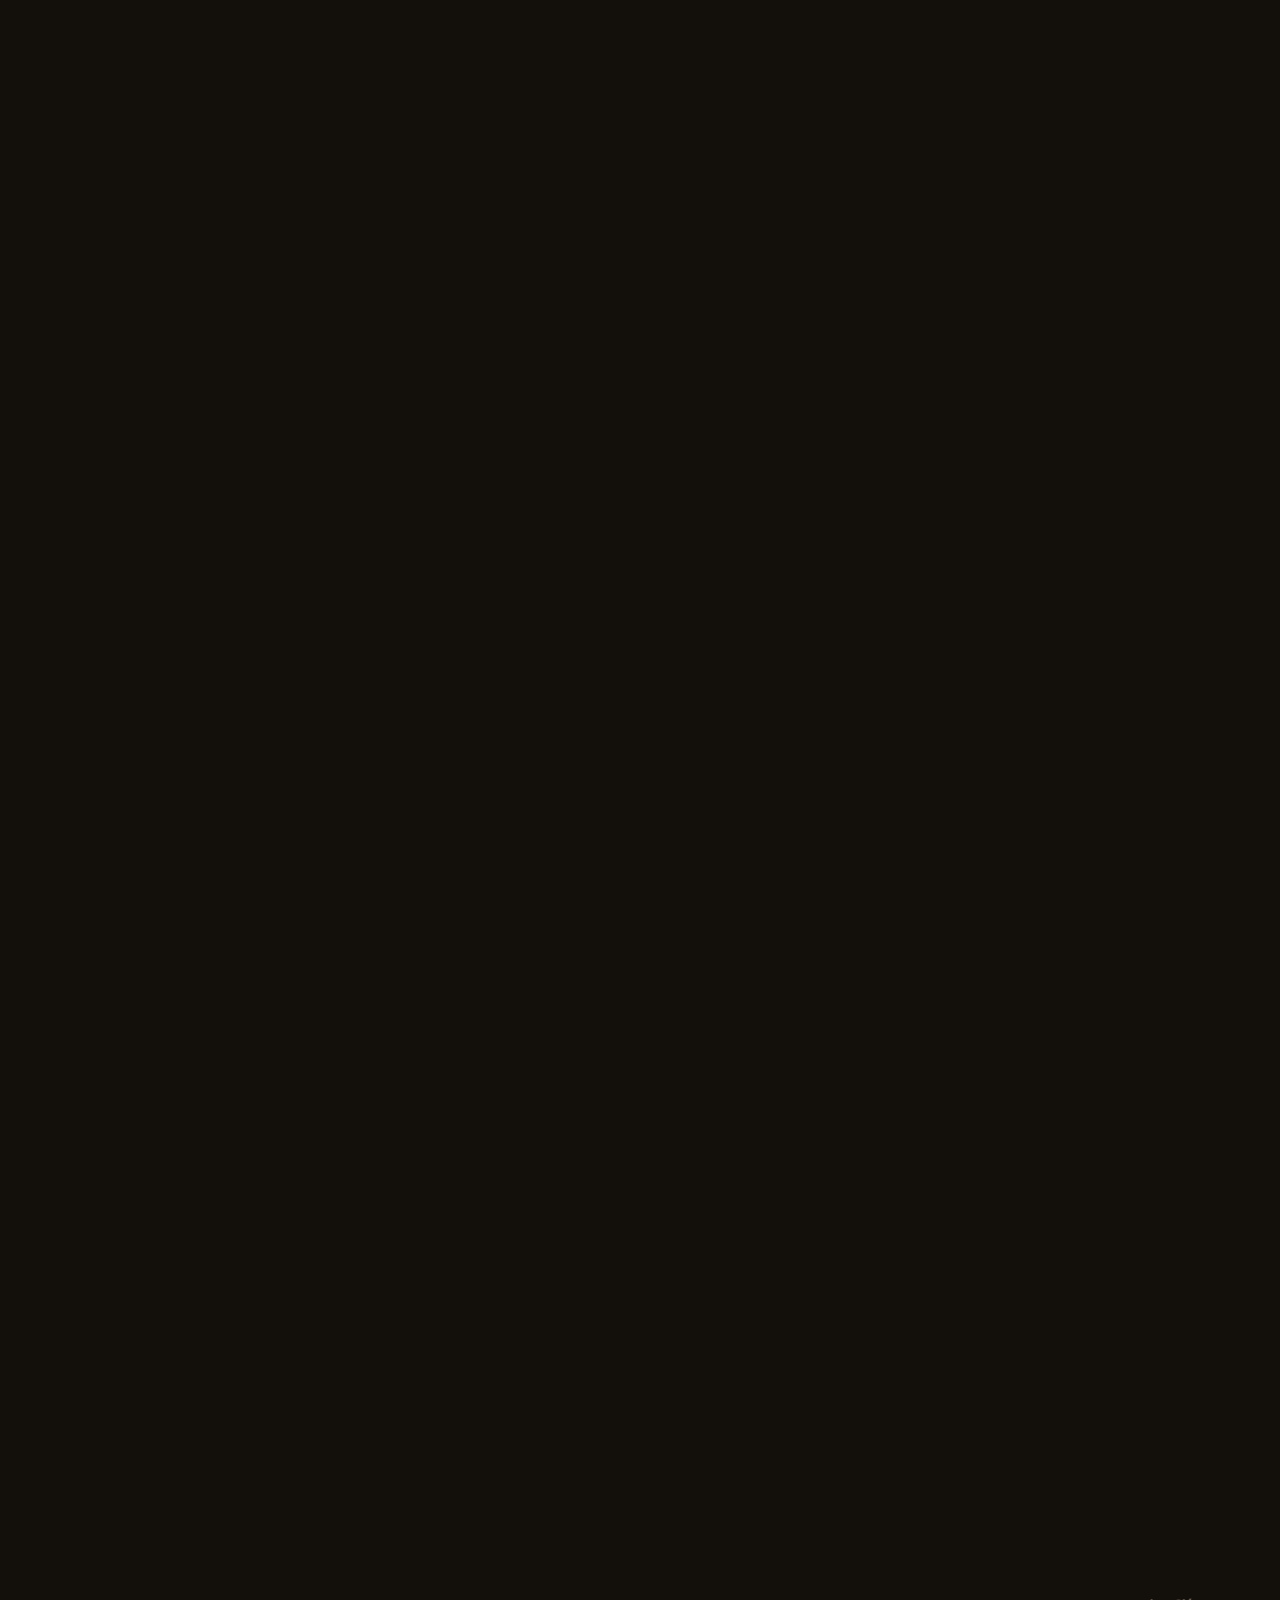
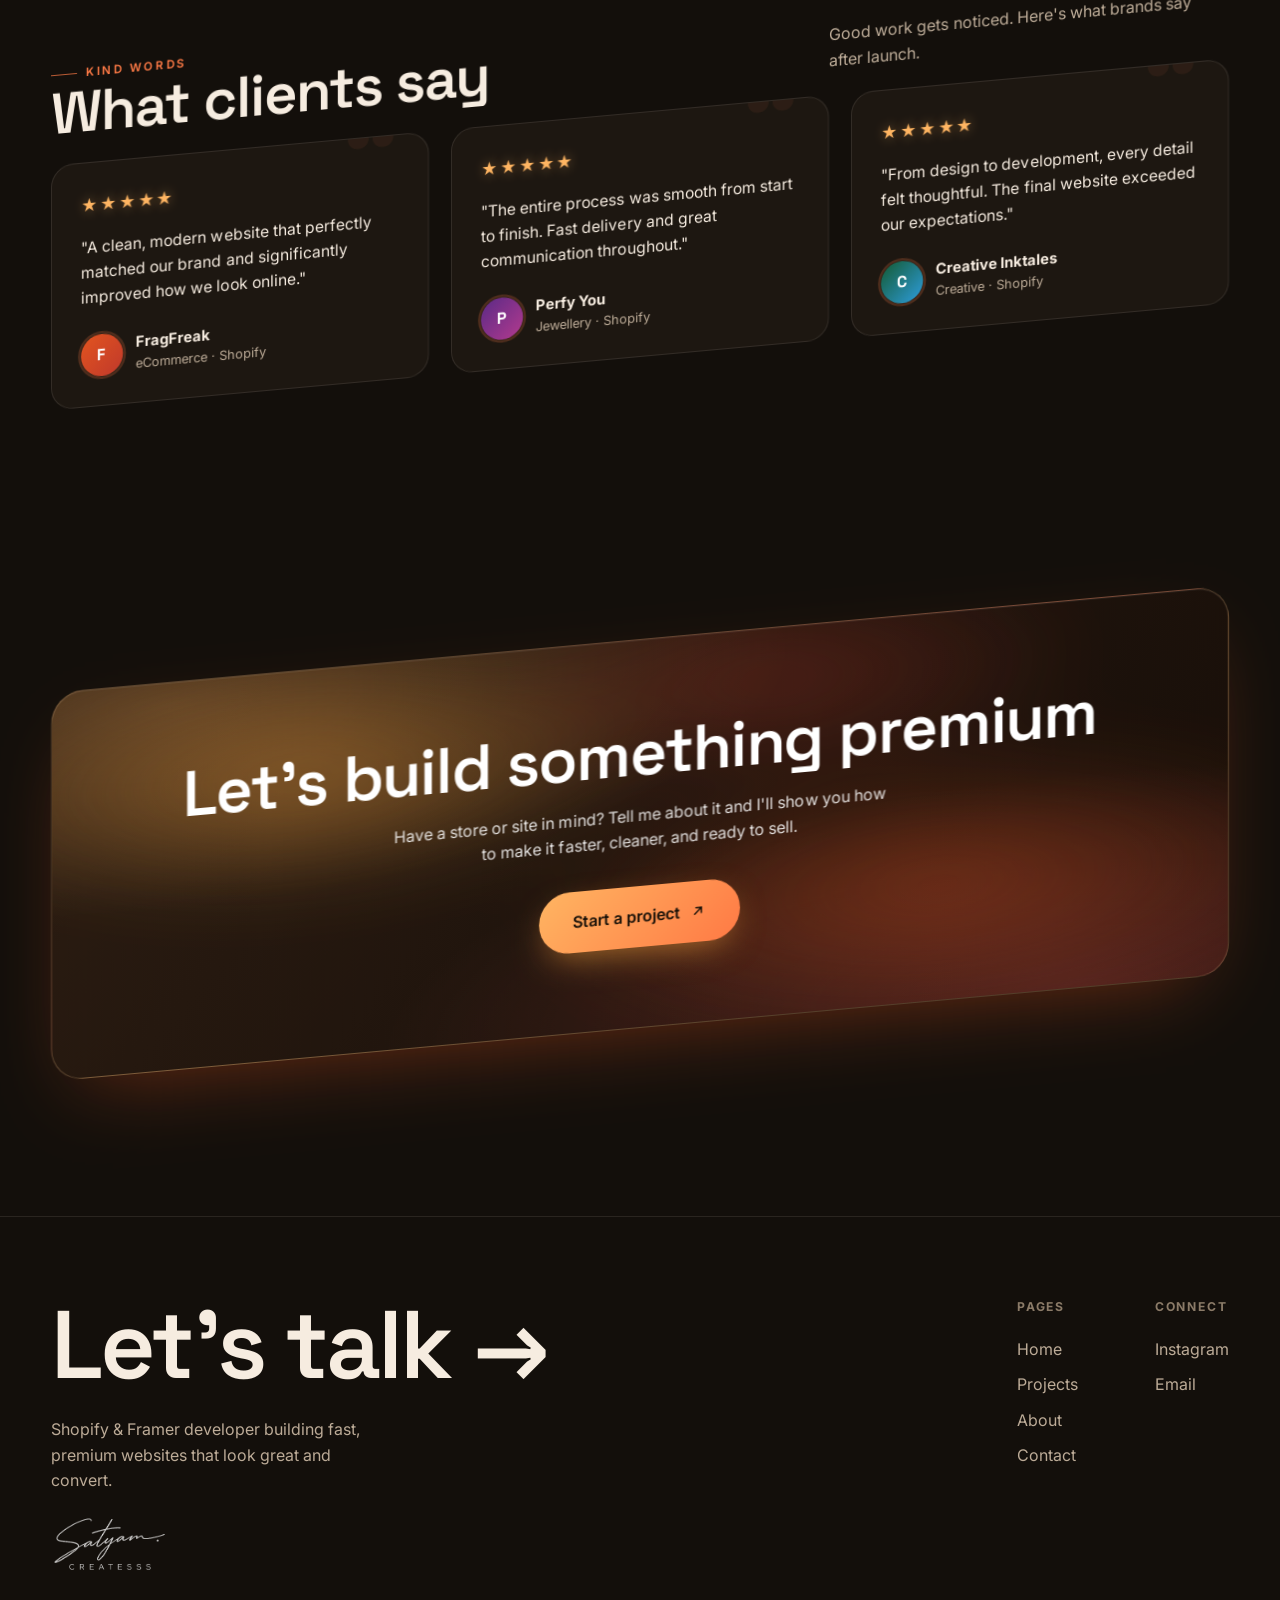
==== commit ae58f716: "Fix pinned sections sliding under the nav on short screens "How I work" and "What I deliver" centred" ====
--- a/index.html
+++ b/index.html
@@ -24,7 +24,7 @@
 <noscript><link rel="stylesheet" href="https://fonts.googleapis.com/css2?family=Space+Grotesk:wght@400;500;600;700&family=Inter:wght@400;500;600&display=swap" /></noscript>
 <style>@view-transition{navigation:auto}</style>
 <script>(function(){try{var d=document.documentElement,t=localStorage.getItem("satyam-theme-v2");if(t!=="light")t="dark";d.setAttribute("data-theme",t);if(sessionStorage.getItem("satyam-pre")){d.classList.add("pre-seen");if("onpagereveal" in window)addEventListener("pagereveal",function(e){if(!e.viewTransition)d.classList.add("page-in")});else d.classList.add("page-in")}}catch(e){}})();</script>
-<link rel="stylesheet" href="assets/css/style.css?v=52" />
+<link rel="stylesheet" href="assets/css/style.css?v=53" />
 </head>
 <body class="no-scroll">
 
--- a/assets/css/style.css
+++ b/assets/css/style.css
@@ -1408,6 +1408,19 @@
 .deliver-sec.is-scrub .deliver-pin { position: sticky; top: 0; height: 100vh; display: flex; flex-direction: column; justify-content: center; gap: clamp(1.6rem,4vw,3rem); overflow: hidden; }
 .deliver-sec.is-scrub .deliver-marquee { margin-top: 0; }
 .deliver-sec.is-scrub .dm-row { animation: none !important; }
+.deliver-sec.is-scrub .deliver-pin { box-sizing: border-box; padding: 96px 0 12px; }
+@media (max-height: 860px) {
+  .deliver-sec.is-scrub .deliver-pin { gap: clamp(1rem, 3.2vh, 3rem); }
+  .deliver-sec.is-scrub .deliver-head h2 { font-size: clamp(2.4rem, 9.5vh, 5.4rem); margin: .4rem 0 .6rem; }
+  .deliver-sec.is-scrub .deliver-head p { font-size: 1rem; }
+  .deliver-sec.is-scrub .dm-tilt, .deliver-sec.is-scrub .dm-row { gap: .9rem; }
+  .deliver-sec.is-scrub .dm-card { width: clamp(170px, 32vh, 300px); }
+  .deliver-sec.is-scrub .dm-cap { min-height: 0; padding: 1.1rem 1.2rem; }
+}
+@media (max-height: 640px) {
+  .deliver-sec.is-scrub .deliver-head h2 { font-size: clamp(2.2rem, 8.5vh, 5.4rem); }
+  .deliver-sec.is-scrub .dm-card { width: clamp(160px, 28vh, 300px); }
+}
 .dm-card { width: clamp(210px, 22vw, 300px); flex: none; border-radius: 14px; overflow: hidden; border: 1px solid var(--border-2); background: var(--surface-2); box-shadow: 0 34px 64px -34px rgba(120,70,20,.45); }
 .dm-card img { display: block; width: 100%; height: auto; }
 .dm-cap { position: relative; display: flex; flex-direction: column; justify-content: center; gap: .55rem; padding: 1.6rem 1.6rem 1.5rem; min-height: 178px; background: linear-gradient(165deg, var(--surface-2), color-mix(in srgb, var(--accent) 7%, var(--bg-3))); border: 1px solid var(--border-2); }
@@ -1521,10 +1534,21 @@
 .dial-dots { display: flex; gap: .5rem; }
 .dial-dots i { width: 7px; height: 7px; border-radius: 50%; background: var(--border-2); transition: all .35s; }
 .dial-dots i.on { background: var(--accent); width: 22px; border-radius: 4px; }
+/* pinned sections centre BELOW the fixed nav (its bottom edge sits at ~96px), and shrink on short laptop screens
+   (a 1366x768 or 125%-scaled 1920x1080 screen leaves only ~640px, and the heading slid under the nav) */
+@media (min-width: 761px) {
+  .dial-pin { box-sizing: border-box; padding-top: 96px; }
+}
+@media (min-width: 761px) and (max-height: 860px) {
+  .dial-head { margin-bottom: .3rem; }
+  .dial-head h2 { font-size: clamp(1.8rem, 6.4vh, 4rem); margin-top: .2rem; }
+  .dial { height: clamp(220px, 40vh, 460px); }
+  .dial-foot { margin-top: .4rem; gap: .7rem; }
+}
 @media (max-width: 760px) {
   .dial-sec { height: 300vh; }
   .dial-pin { align-items: flex-start; }
-  .dial-pin > .wrap { padding-top: 12vh; }
+  .dial-pin > .wrap { padding-top: max(12vh, 104px); }
   .dial-head { margin-bottom: 2rem; }
   .dial-head h2 { font-size: clamp(1.7rem, 7vw, 2.3rem); }
   .dial { height: auto; overflow: visible; display: flex; flex-direction: column; align-items: center; gap: 1.5rem; }
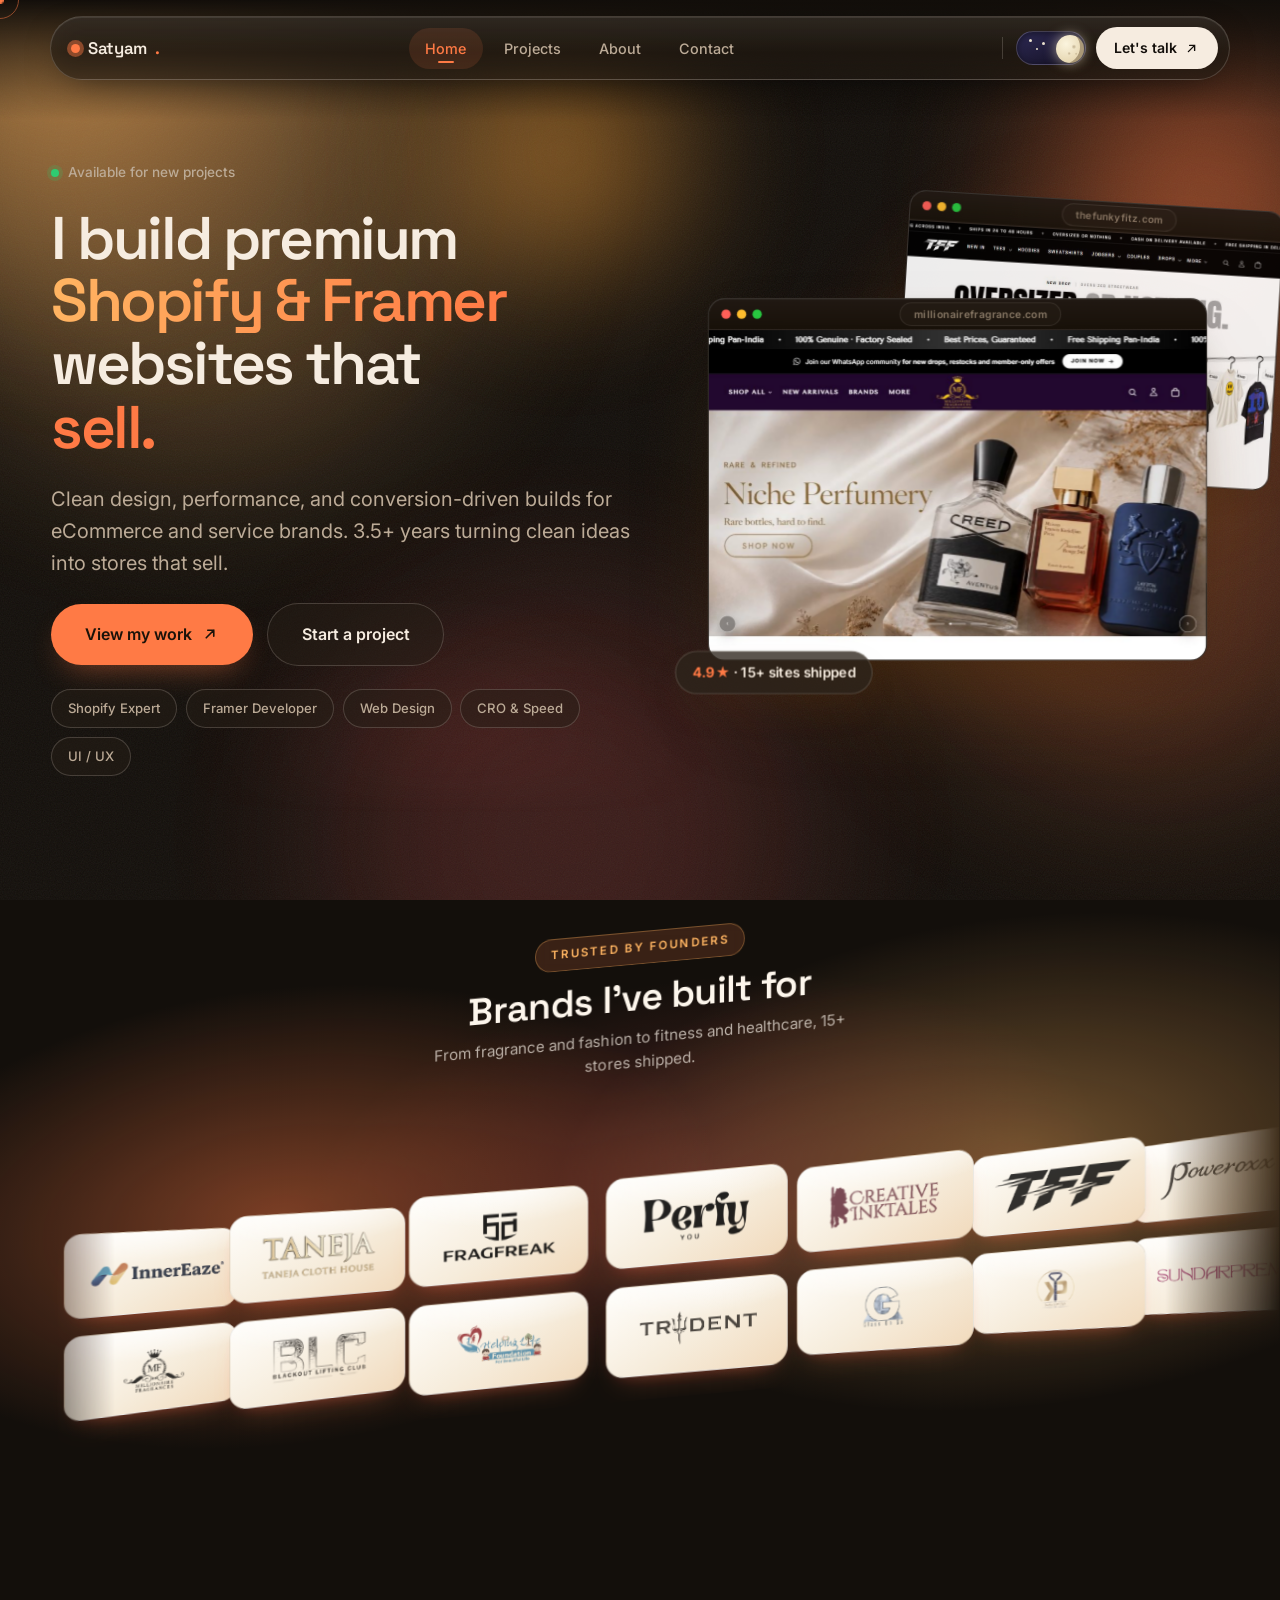
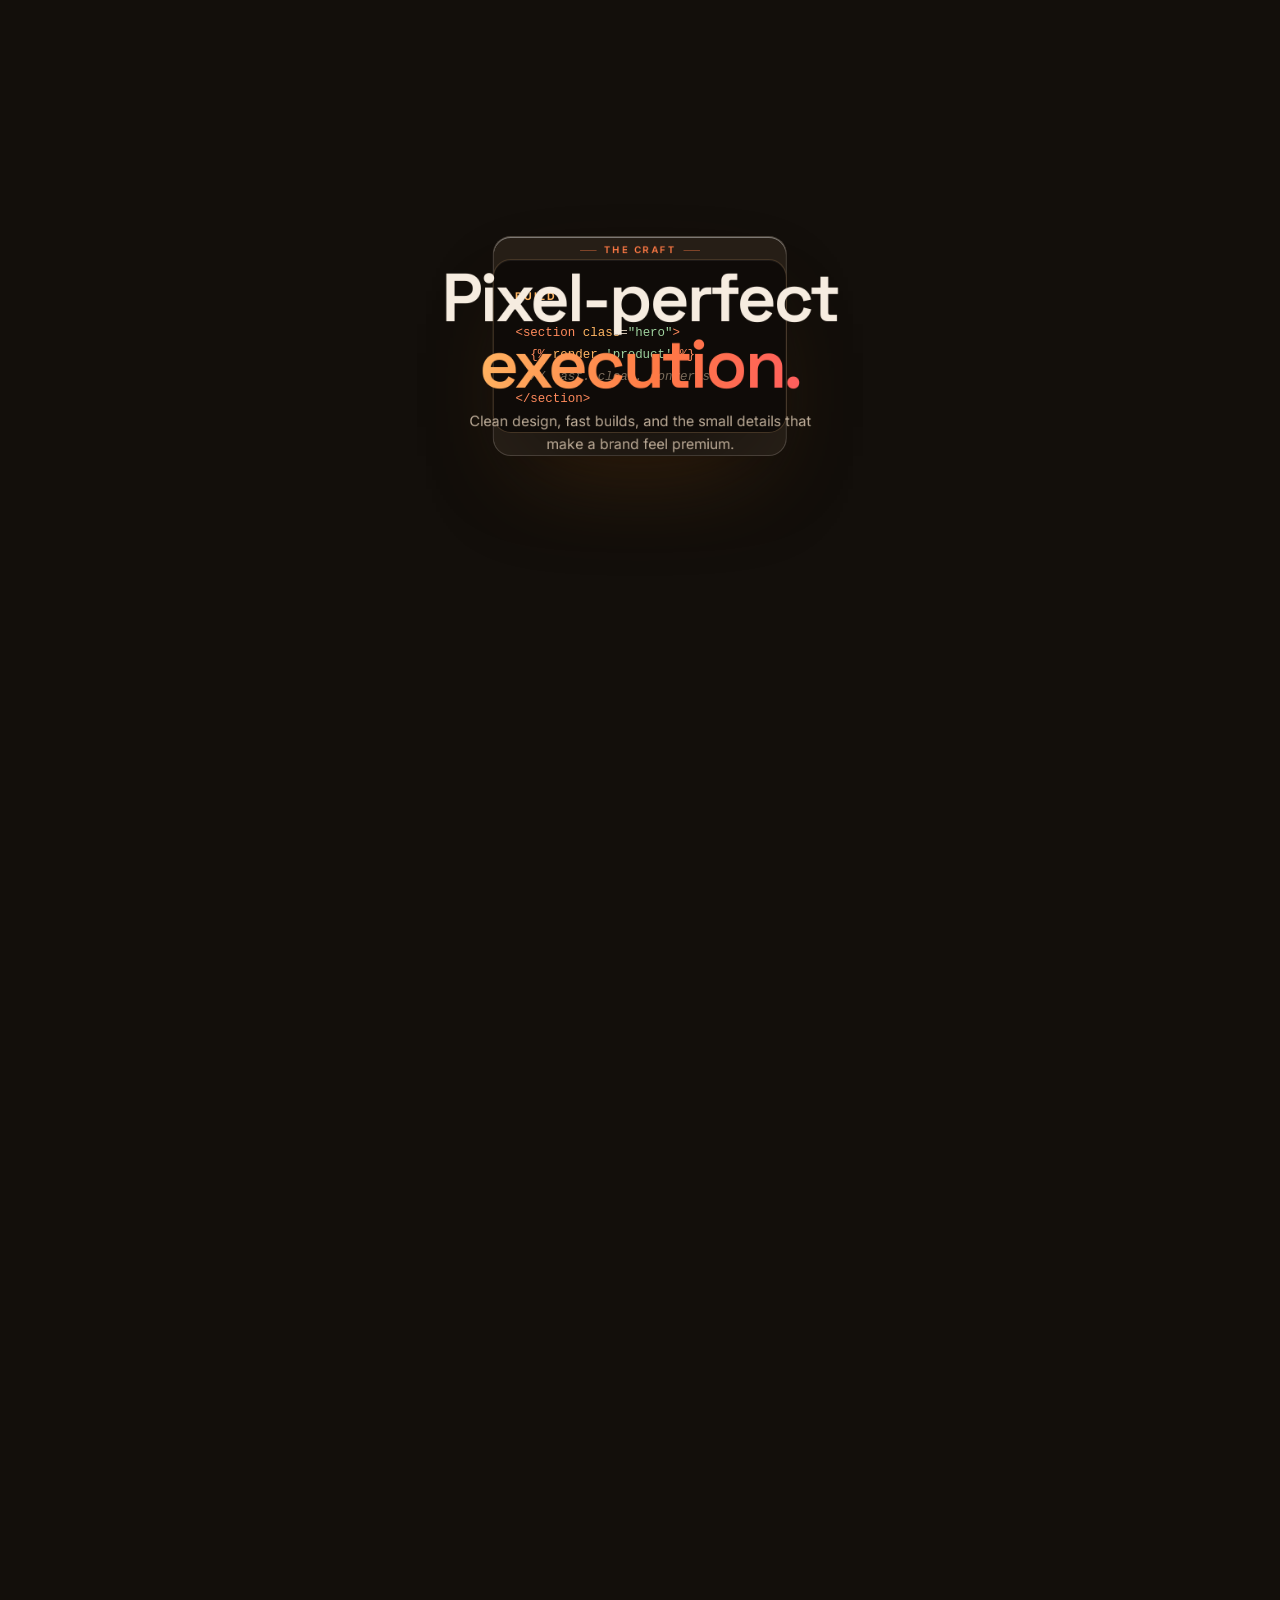
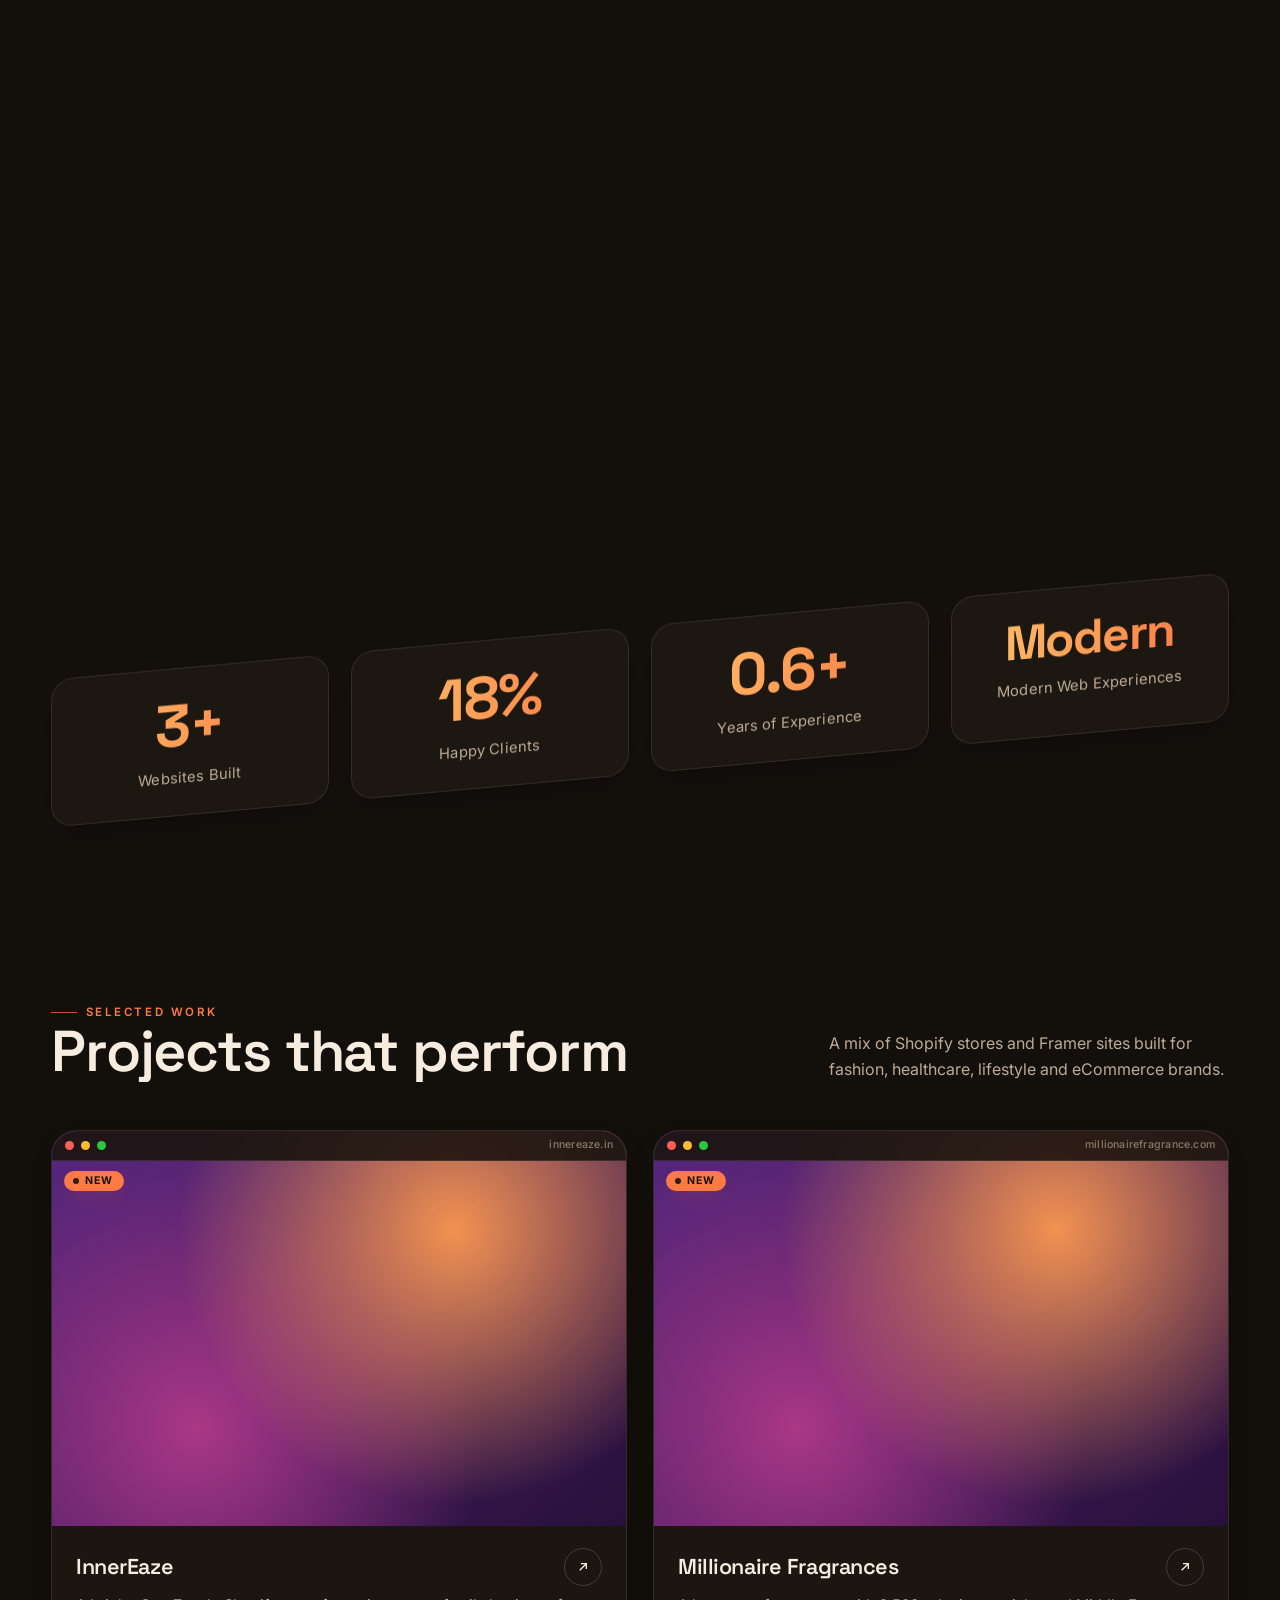
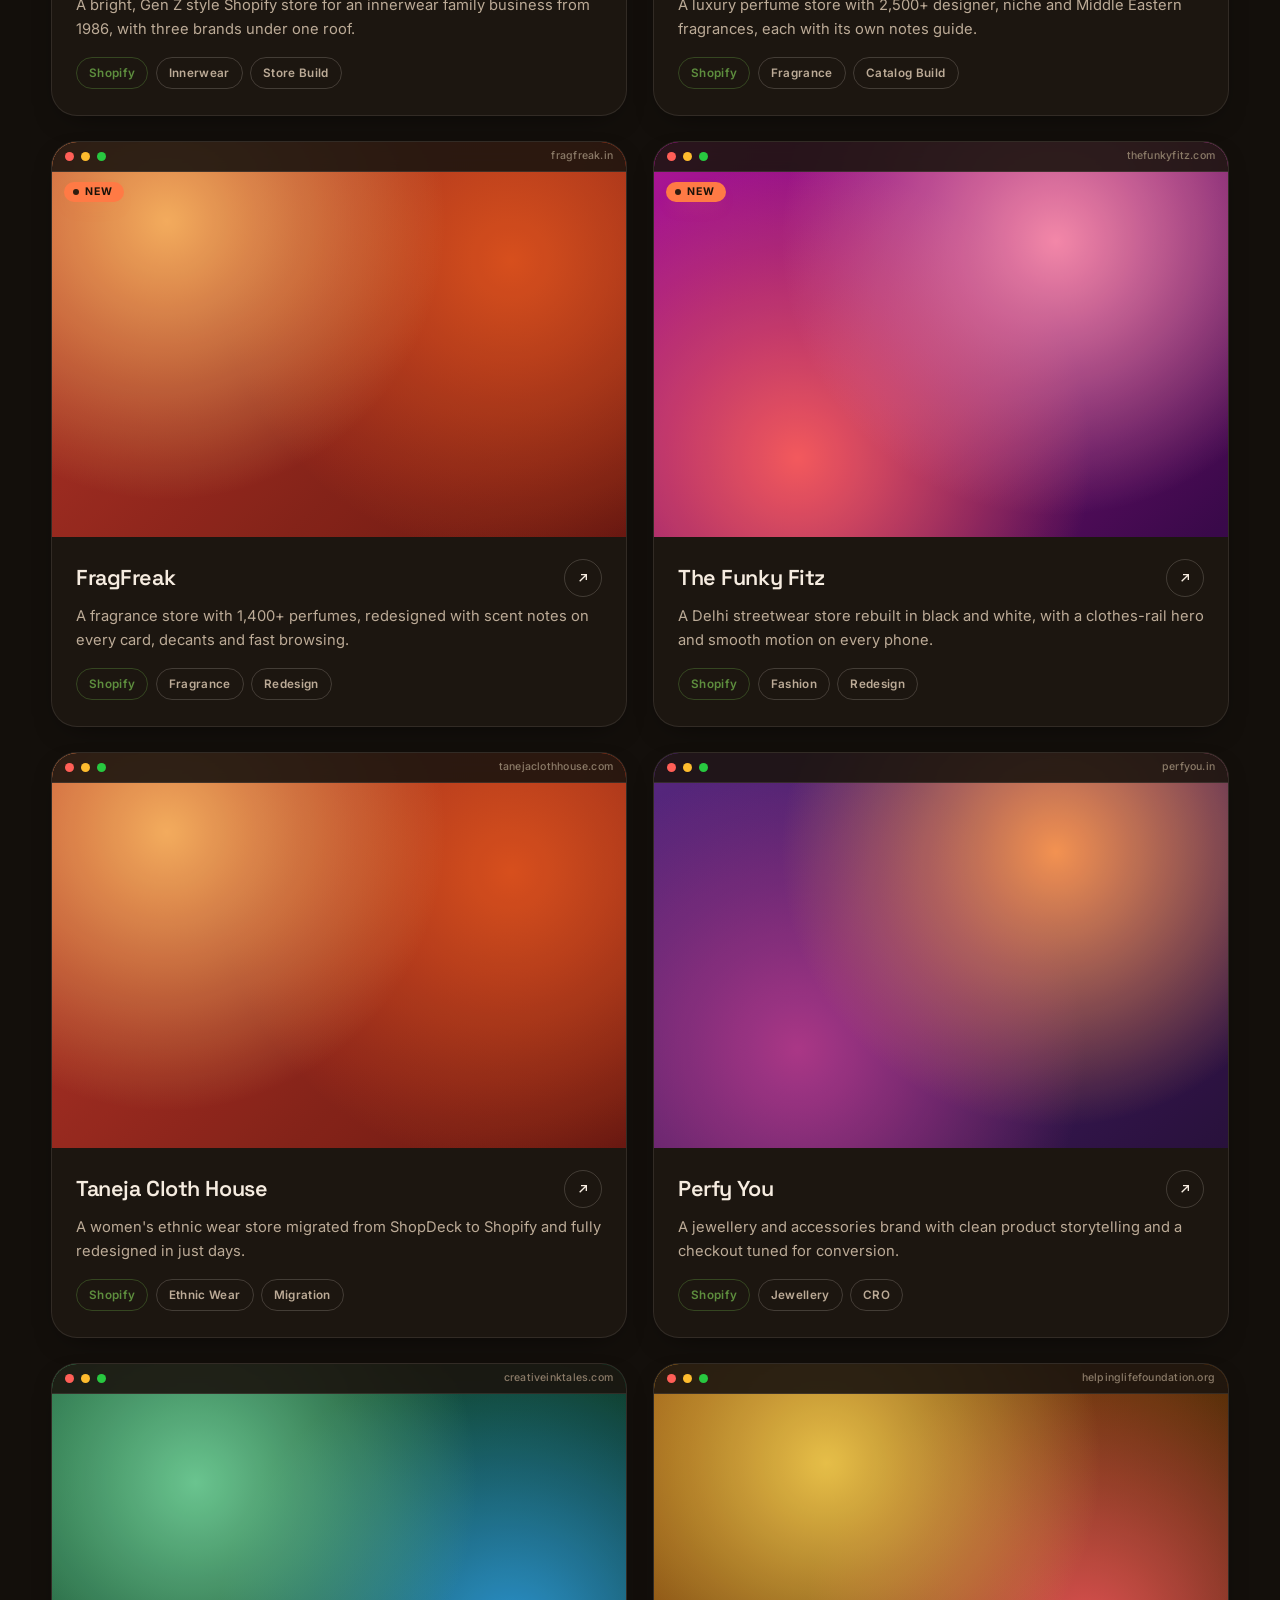
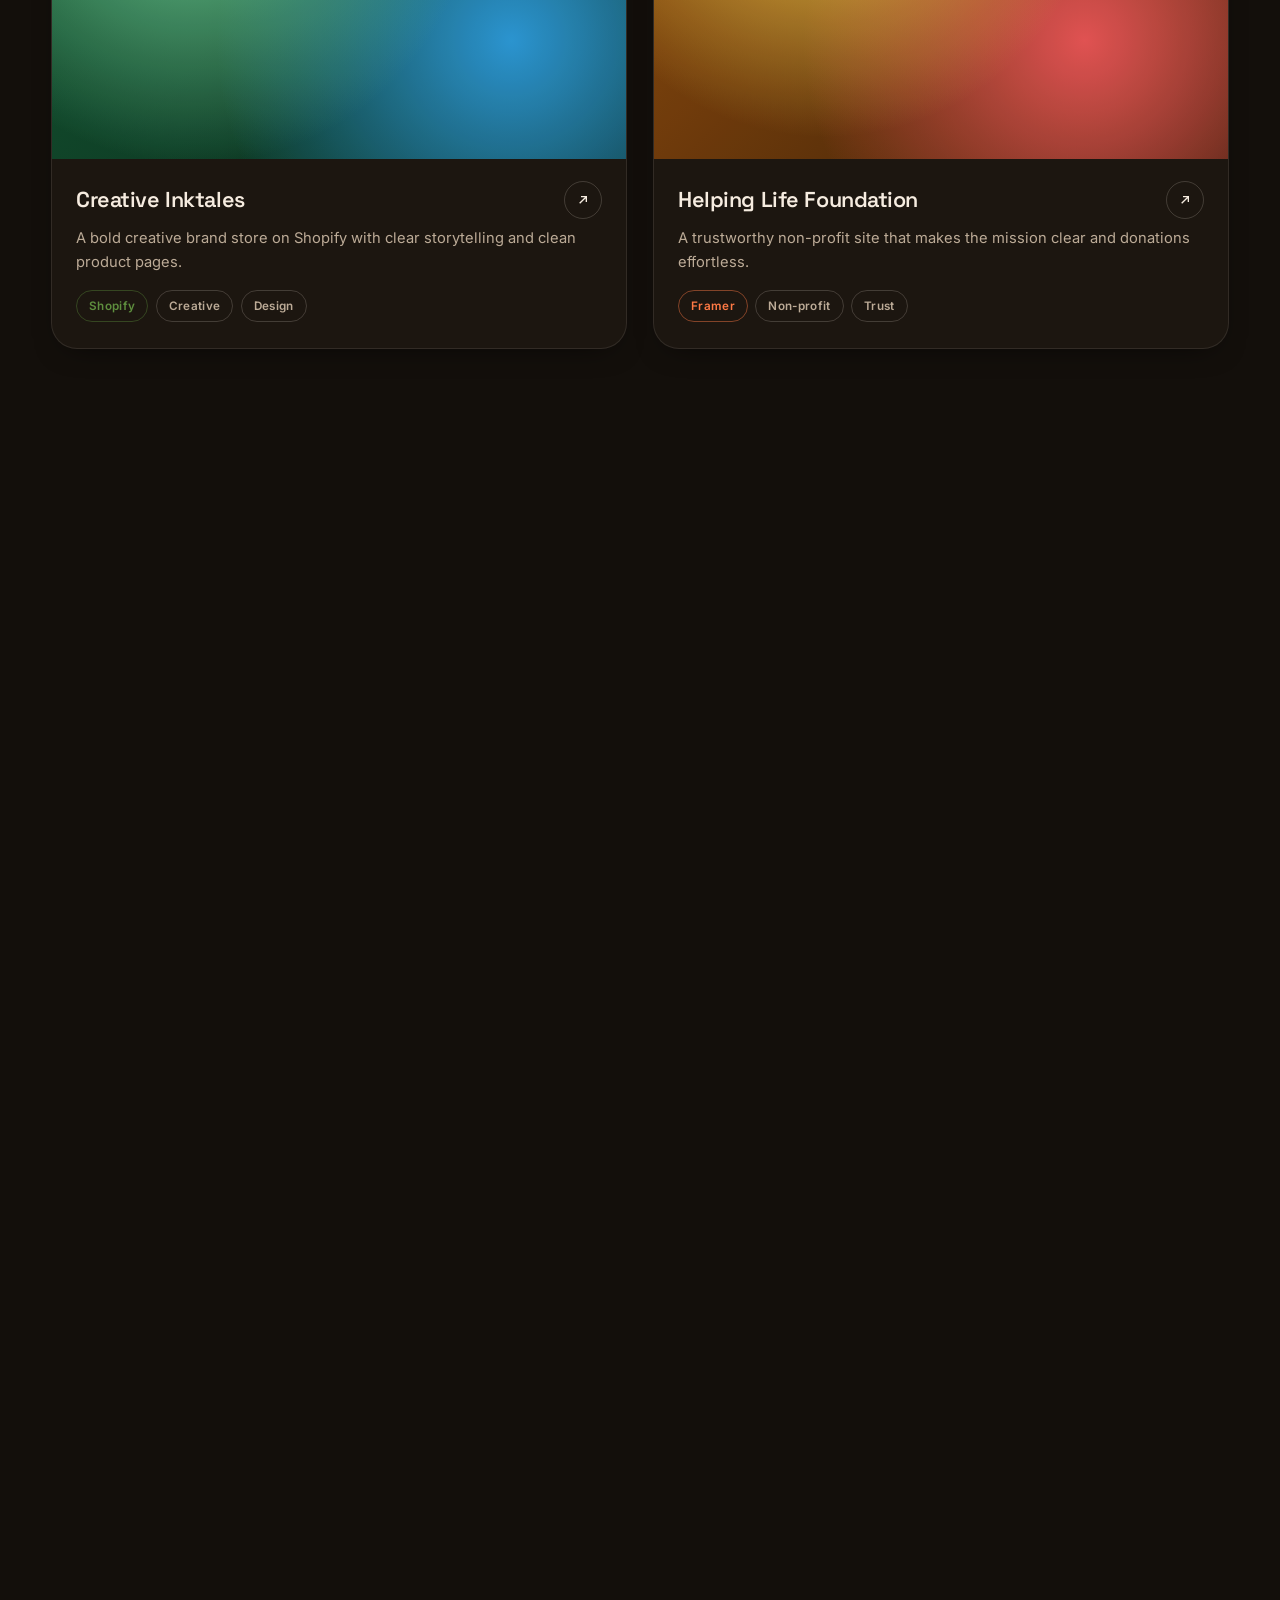
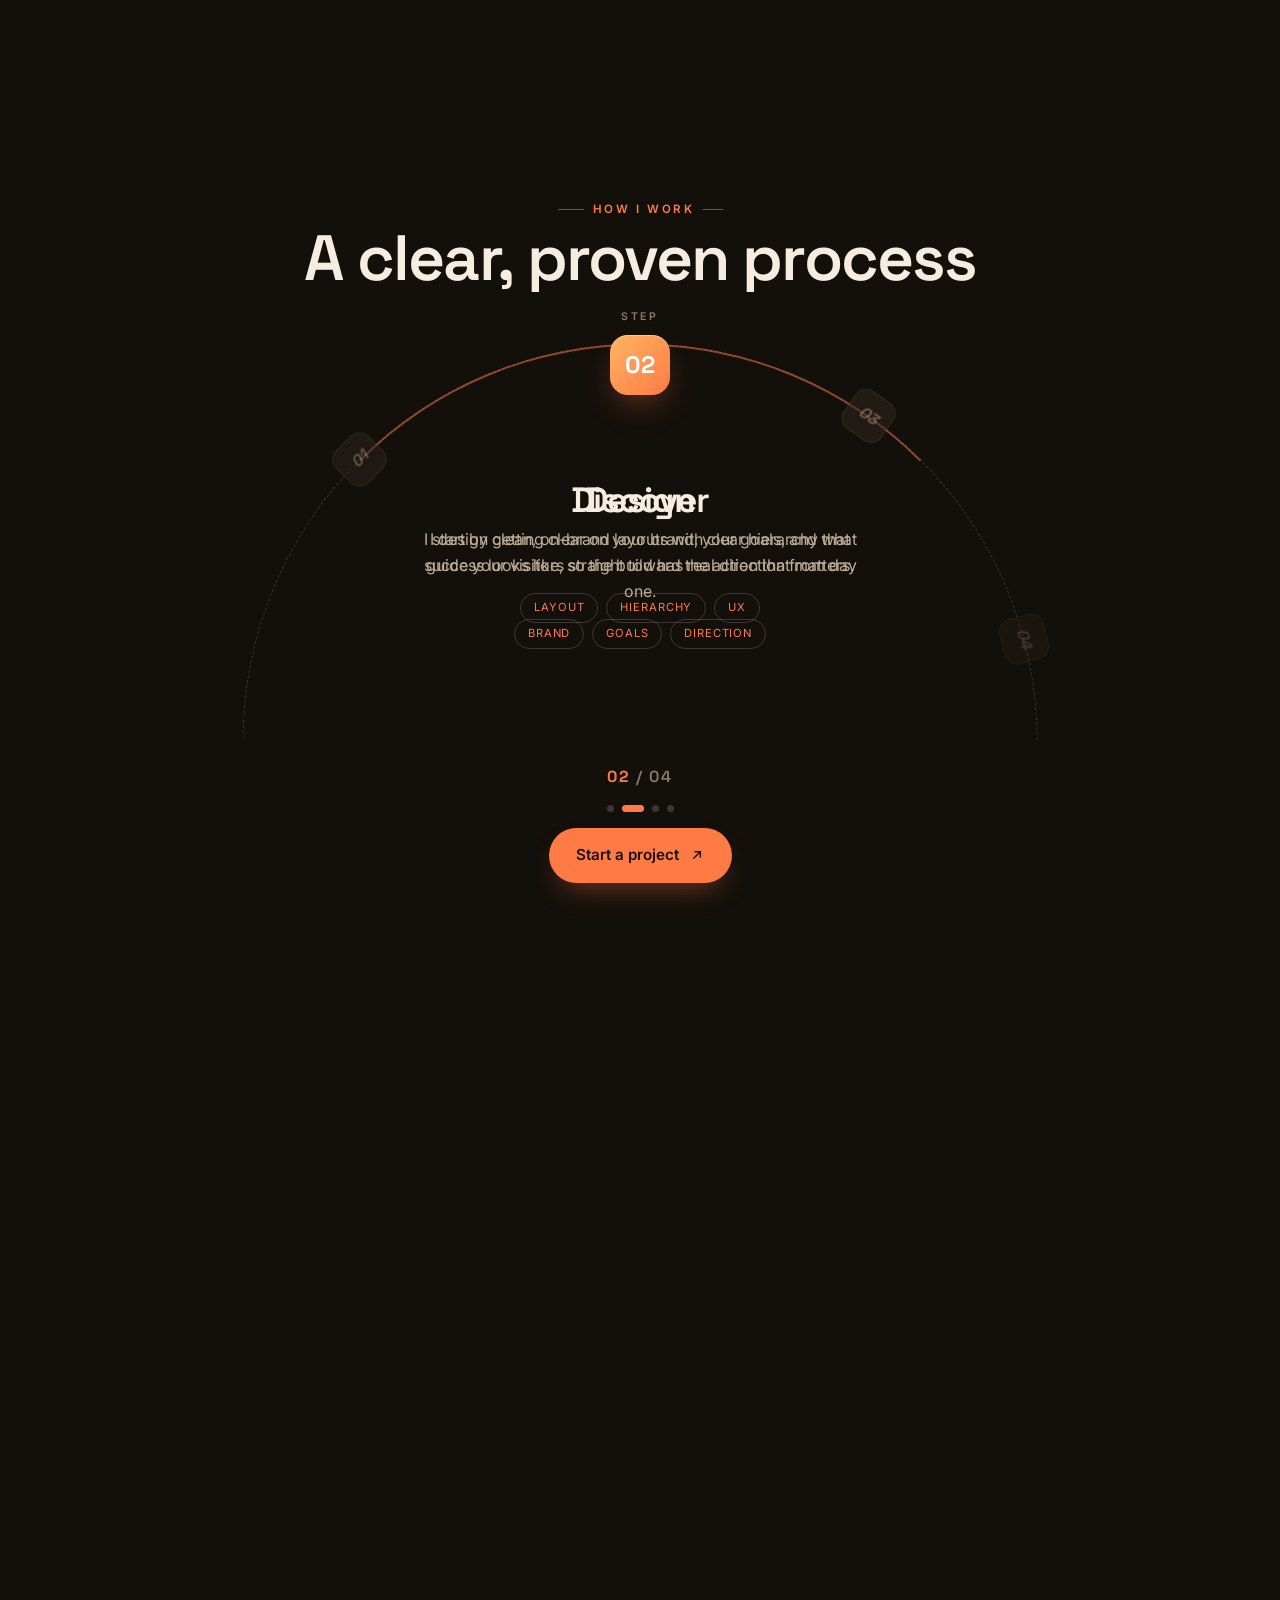
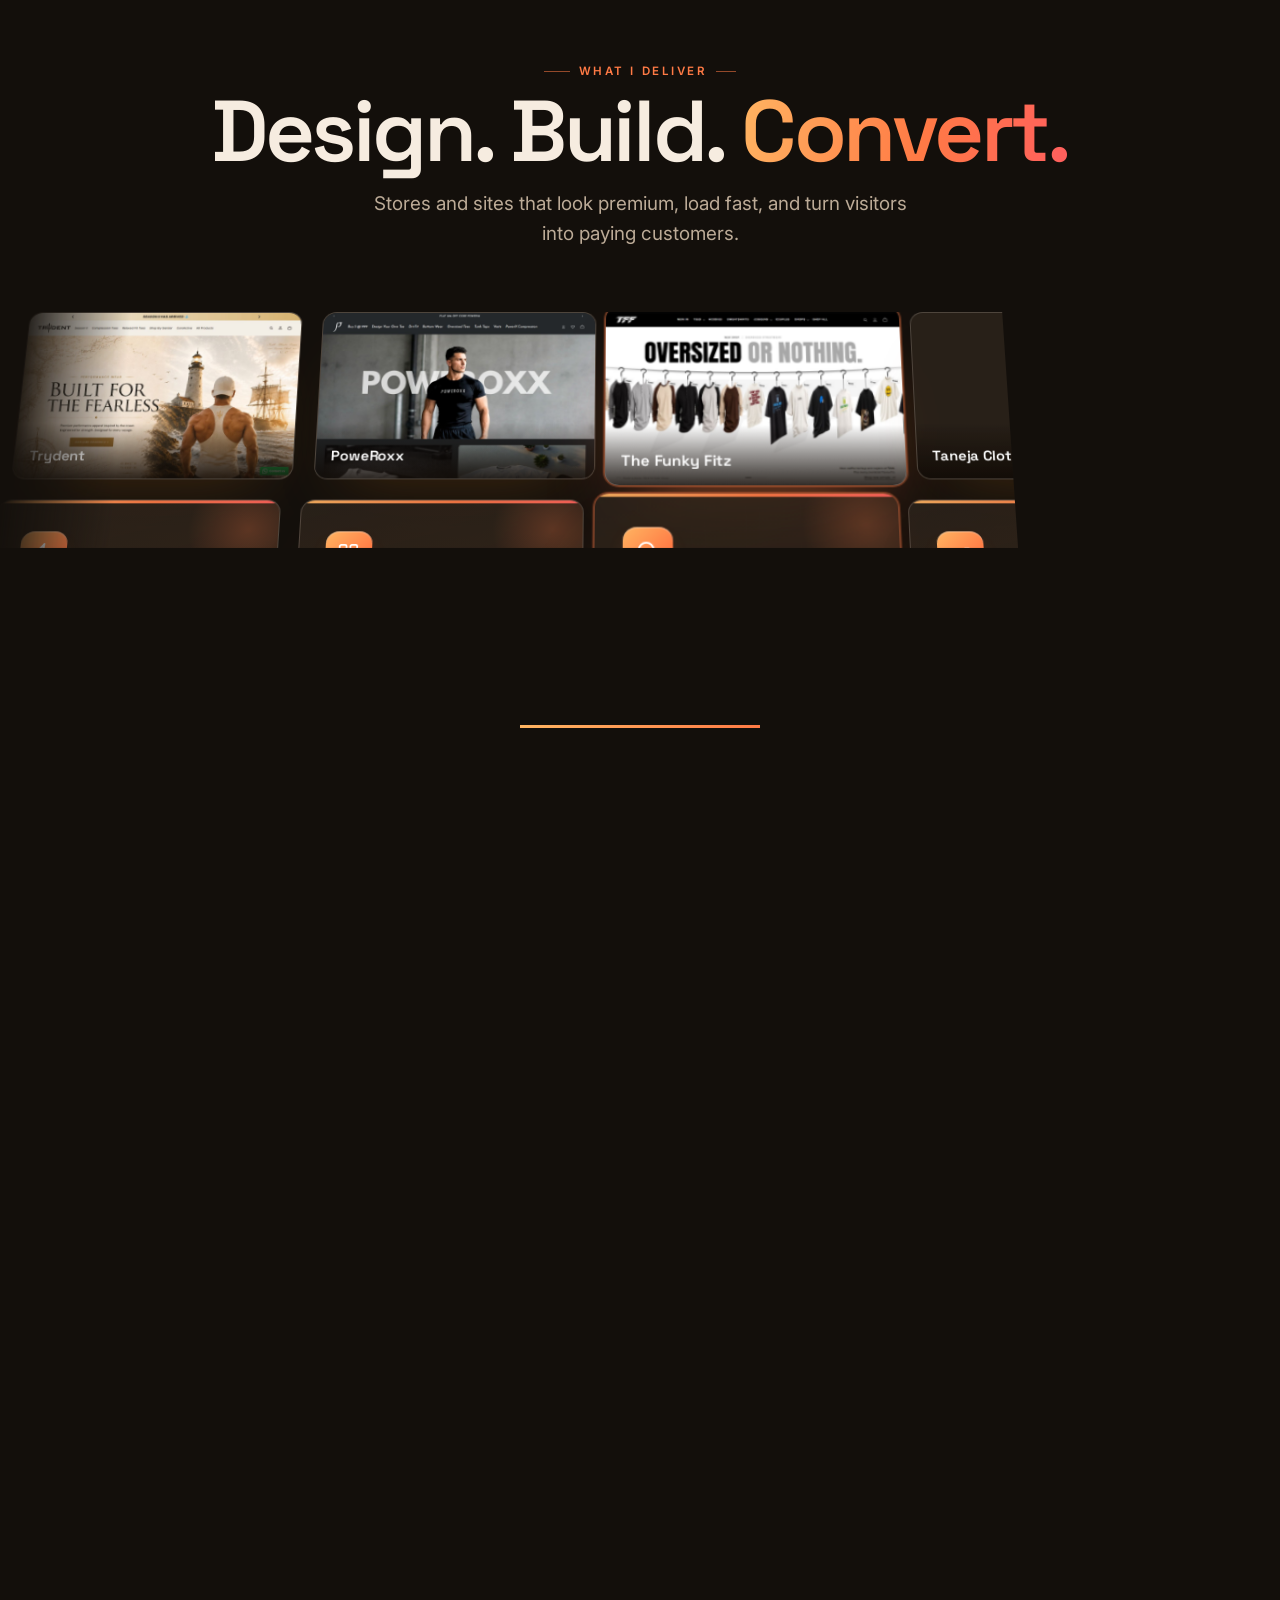
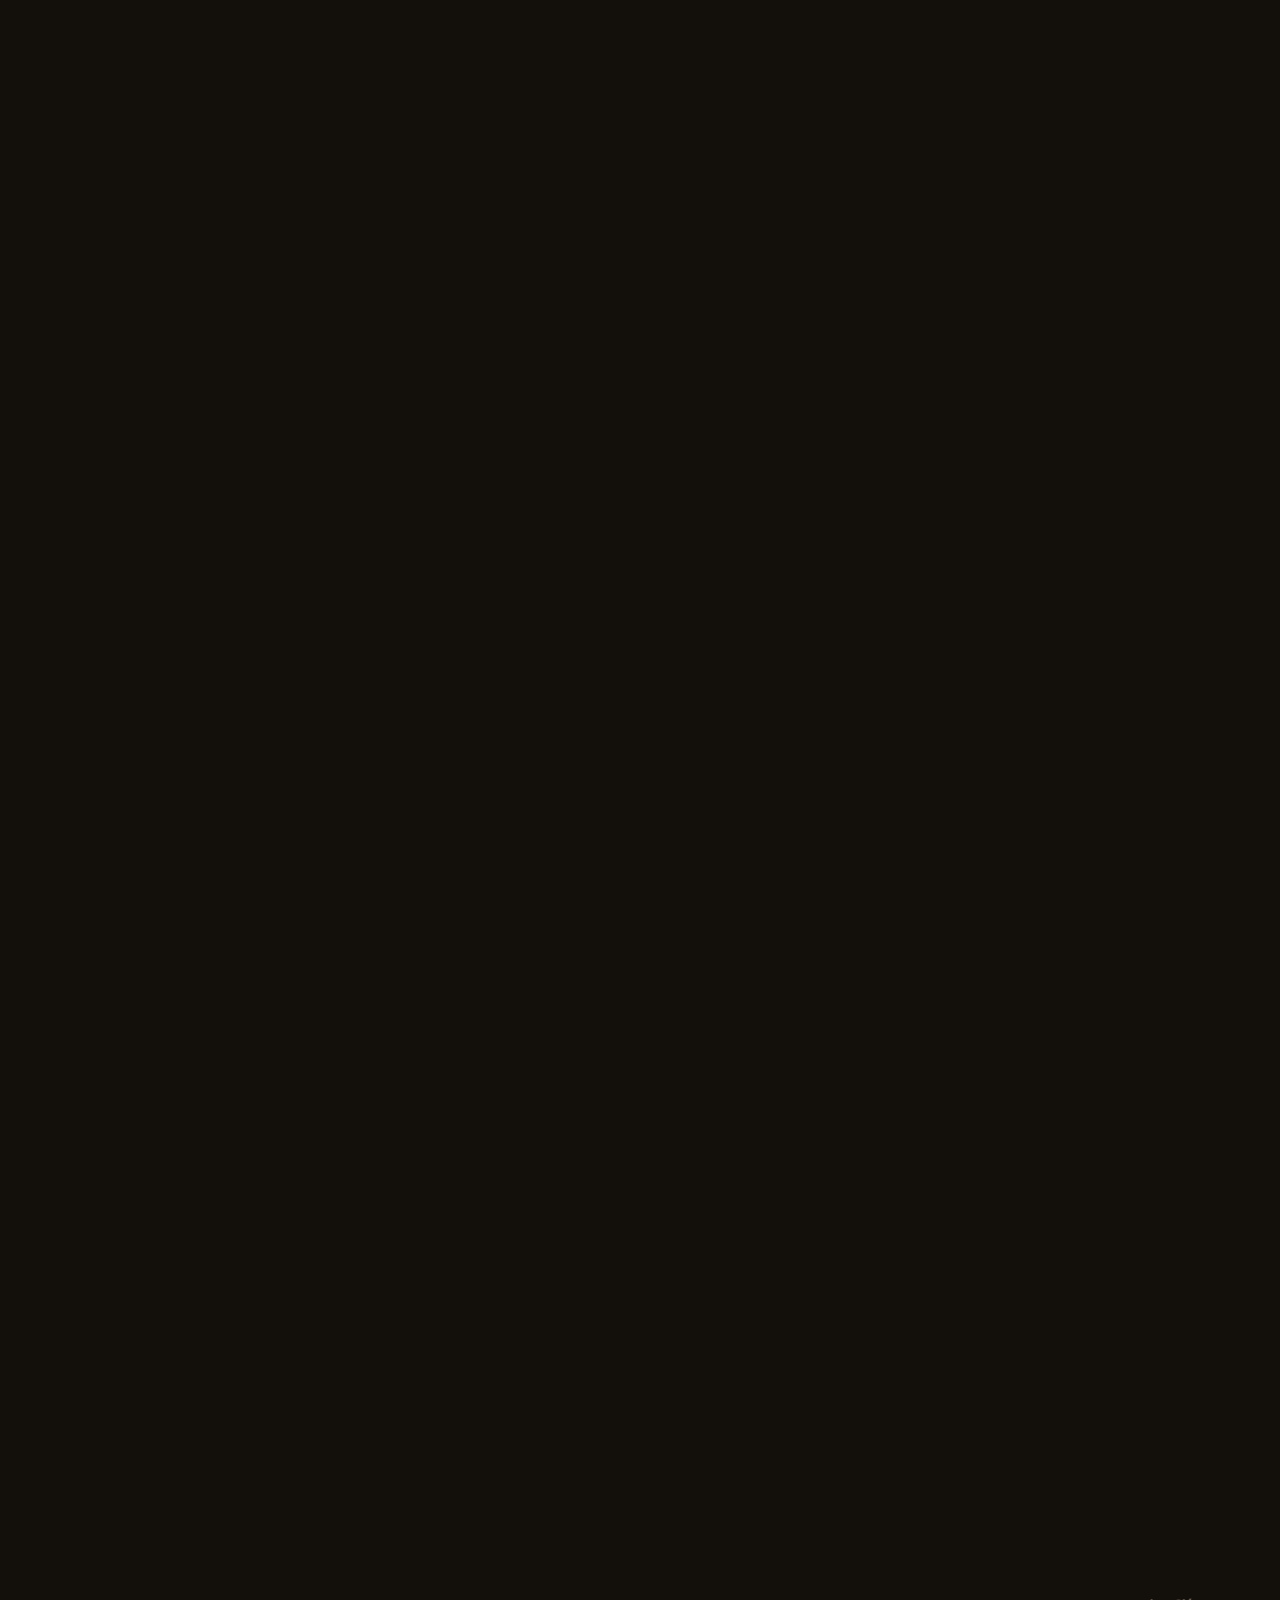
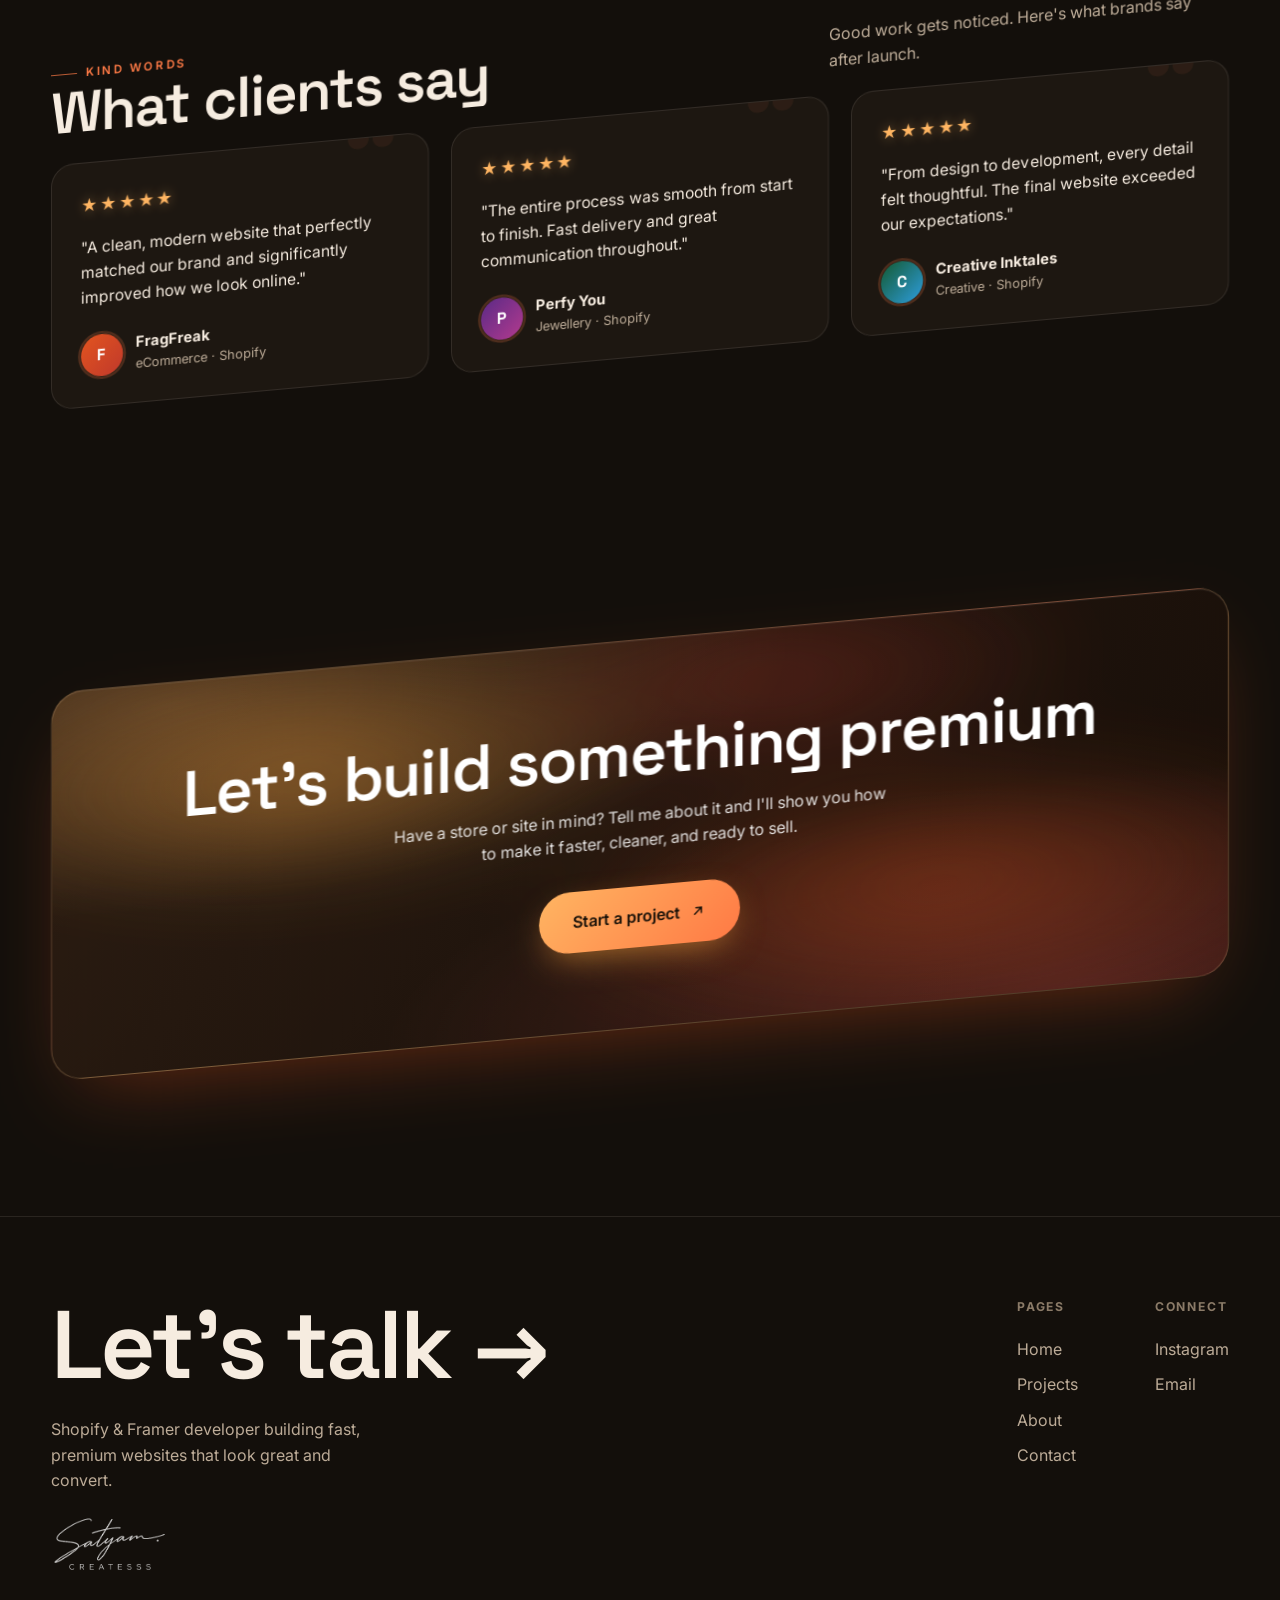
==== commit 8b7d6029: "Smoother scrolling: less work per scroll frame - 3D project-card rise and the "Pixel-perfect" conver" ====
--- a/index.html
+++ b/index.html
@@ -24,7 +24,7 @@
 <noscript><link rel="stylesheet" href="https://fonts.googleapis.com/css2?family=Space+Grotesk:wght@400;500;600;700&family=Inter:wght@400;500;600&display=swap" /></noscript>
 <style>@view-transition{navigation:auto}</style>
 <script>(function(){try{var d=document.documentElement,t=localStorage.getItem("satyam-theme-v2");if(t!=="light")t="dark";d.setAttribute("data-theme",t);if(sessionStorage.getItem("satyam-pre")){d.classList.add("pre-seen");if("onpagereveal" in window)addEventListener("pagereveal",function(e){if(!e.viewTransition)d.classList.add("page-in")});else d.classList.add("page-in")}}catch(e){}})();</script>
-<link rel="stylesheet" href="assets/css/style.css?v=53" />
+<link rel="stylesheet" href="assets/css/style.css?v=54" />
 </head>
 <body class="no-scroll">
 
@@ -526,6 +526,6 @@
 <button class="to-top" aria-label="Back to top"><svg viewBox="0 0 24 24" fill="none" stroke="currentColor" stroke-width="2.2" stroke-linecap="round" style="width:20px;height:20px"><path d="M12 19V5M5 12l7-7 7 7"/></svg></button>
 
 <script src="assets/js/lenis.min.js?v=46"></script>
-<script src="assets/js/main.js?v=54"></script>
+<script src="assets/js/main.js?v=55"></script>
 </body>
 </html>
--- a/assets/css/style.css
+++ b/assets/css/style.css
@@ -304,11 +304,12 @@
   font-family: "Space Grotesk", sans-serif; font-weight: 600;
   font-size: 1.05rem; letter-spacing: -0.02em; display: flex; align-items: center; gap: .5rem;
 }
-.brand .dot {
-  width: 9px; height: 9px; border-radius: 50%;
-  background: var(--accent); box-shadow: 0 0 0 4px var(--glow);
-  animation: pulse 2.4s infinite;
-}
+.brand .dot { position: relative; width: 9px; height: 9px; border-radius: 50%; }
+/* dot + pulsing ring drawn as two layers so the pulse is transform/opacity only (a box-shadow loop repainted the nav every frame) */
+.brand .dot::before, .brand .dot::after, .avail .live::before, .avail .live::after { content: ""; position: absolute; border-radius: 50%; }
+.brand .dot::before { inset: 0; z-index: 1; background: var(--accent); }
+.brand .dot::after { inset: -4px; background: var(--glow); animation: dotRing 2.4s infinite; }
+@keyframes dotRing { 50% { transform: scale(1.47); opacity: 0; } }
 @keyframes pulse { 50% { box-shadow: 0 0 0 8px transparent; } }
 .nav-links { display: flex; align-items: center; gap: .35rem; }
 .nav-links a {
@@ -760,6 +761,7 @@
   animation: heroShimmer 6s ease-in-out infinite;
 }
 @keyframes heroShimmer { 0%,100% { background-position: 0% 0; } 50% { background-position: 100% 0; } }
+.hero.is-paused h1 .grad, .is-paused .statx-num { animation-play-state: paused; }
 /* kinetic headline: every word rises out of its own mask, one after another (delays inline as --d);
    the gradient line rises as one piece so its colour stays continuous */
 .hero h1 { position: relative; }
@@ -805,7 +807,10 @@
   display: inline-flex; align-items: center; gap: .55rem;
   font-size: .85rem; font-weight: 500; color: var(--text-2);
 }
-.avail .live { width: 8px; height: 8px; border-radius: 50%; background: #2ecc71; box-shadow: 0 0 0 4px rgba(46,204,113,.18); animation: pulse 2s infinite; }
+.avail .live { position: relative; width: 8px; height: 8px; border-radius: 50%; }
+.avail .live::before { inset: 0; z-index: 1; background: #2ecc71; }
+.avail .live::after { inset: -4px; background: rgba(46,204,113,.18); animation: liveRing 2s infinite; }
+@keyframes liveRing { 50% { transform: scale(1.5); opacity: 0; } }
 
 /* ----------  STATS STRIP  ---------- */
 .stats { display: grid; grid-template-columns: repeat(4, 1fr); gap: 1px; background: var(--border);
@@ -1092,7 +1097,6 @@
     linear-gradient(135deg, #2a1c14 0%, #17100a 58%, #120b06 100%);
   color: #fff; border: 1px solid rgba(255,200,140,.14);
   box-shadow: 0 30px 80px -34px rgba(226,84,31,.45), inset 0 1px 0 rgba(255,255,255,.06);
-  animation: ctaGlow 6s ease-in-out infinite;
 }
 [data-theme="dark"] .cta-band {
   background:
@@ -1232,8 +1236,8 @@
 .reveal-words.in .word:nth-child(8) > span { transition-delay: .42s; }
 
 /* scroll progress bar */
-.scroll-prog { position: fixed; top: 0; left: 0; height: 3px; width: 0; z-index: 850;
-  background: linear-gradient(90deg, var(--accent-2), var(--accent)); transition: width .1s linear; }
+.scroll-prog { position: fixed; top: 0; left: 0; height: 3px; width: 100%; z-index: 850; transform: scaleX(0); transform-origin: 0 50%;
+  background: linear-gradient(90deg, var(--accent-2), var(--accent)); }
 
 /* to-top */
 .to-top { position: fixed; bottom: 1.5rem; right: 1.5rem; z-index: 700; width: 50px; height: 50px;
@@ -1929,3 +1933,32 @@
 [data-theme="dark"] .page-spine .sp-glow { opacity: .22; }
 @media (max-width: 900px) { .page-spine { display: none; } }
 @media (prefers-reduced-motion: reduce) { .page-spine { display: none; } }
+
+
+/* ===== SCROLL-DRIVEN REVEALS (compositor) =====
+   Where the browser supports scroll-driven animations, the 3D card rise (home "Selected work") and the
+   converge cards ("Pixel-perfect execution") run here instead of in JS every scroll frame.
+   Ranges mirror the old JS: cards rise while their top moves from 94% to 42% of the viewport;
+   converge runs across the pinned section (contain 0% to 100%). main.js skips its JS when SDA is true. */
+@keyframes card3dIn { from { opacity: .1; transform: translate3d(0, 70px, -260px) rotateX(22deg) rotateY(var(--c3-ry, -12deg)) scale(.9); } }
+@keyframes cvL { from { transform: translate(-50%,-50%) translateX(calc(-50vw - var(--cvw) - 60px)) rotate(-6deg) scale(.88); } to { transform: translate(-50%,-50%) translateX(calc(-50vw + var(--cvw) / 2 + 18px)) rotate(0deg) scale(1); } }
+@keyframes cvR { from { transform: translate(-50%,-50%) translateX(calc(50vw + var(--cvw) + 60px)) rotate(6deg) scale(.88); } to { transform: translate(-50%,-50%) translateX(calc(50vw - var(--cvw) / 2 - 18px)) rotate(0deg) scale(1); } }
+@keyframes cvMid { from { transform: translate(-50%,-50%) scale(.82); opacity: .4; } to { transform: translate(-50%,-50%) scale(1.02); opacity: 1; } }
+@supports (animation-timeline: view()) and (animation-range: cover 10%) {
+  @media (min-width: 760px) and (prefers-reduced-motion: no-preference) {
+    .proj-card.card3d {
+      animation-name: card3dIn; animation-duration: auto; animation-timing-function: cubic-bezier(.33,1,.68,1);
+      animation-fill-mode: backwards; animation-timeline: view(); animation-range: cover 6vh cover 58vh;
+    }
+    .proj-card.card3d:nth-child(even) { --c3-ry: 12deg; }
+  }
+  @media (prefers-reduced-motion: no-preference) {
+    .cv-sec { view-timeline-name: --cv; }
+    .cv-card { --cvw: clamp(230px, 23vw, 330px); }
+    .cv-l, .cv-r, .cv-mid {
+      animation-duration: auto; animation-timing-function: cubic-bezier(.45,0,.55,1); animation-fill-mode: both;
+      animation-timeline: --cv; animation-range: contain 0% contain 100%;
+    }
+    .cv-l { animation-name: cvL; } .cv-r { animation-name: cvR; } .cv-mid { animation-name: cvMid; }
+  }
+}
